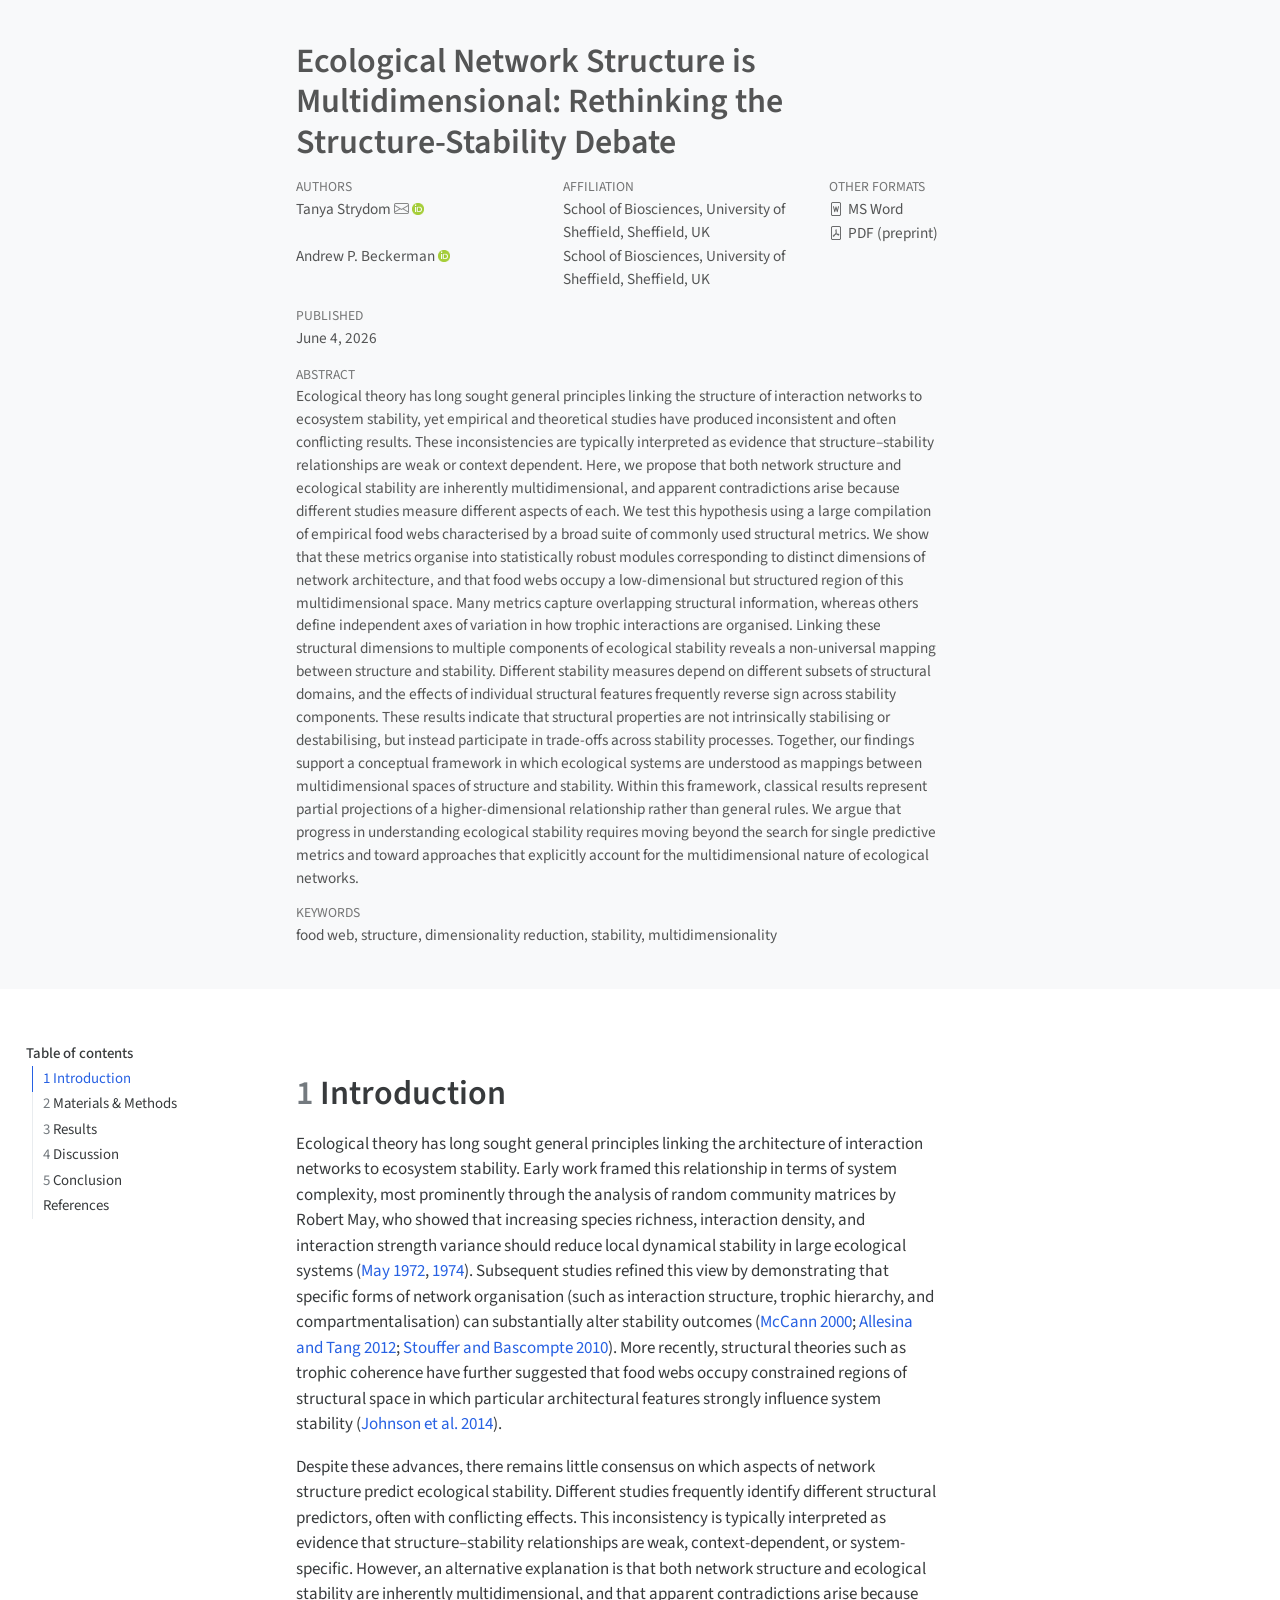
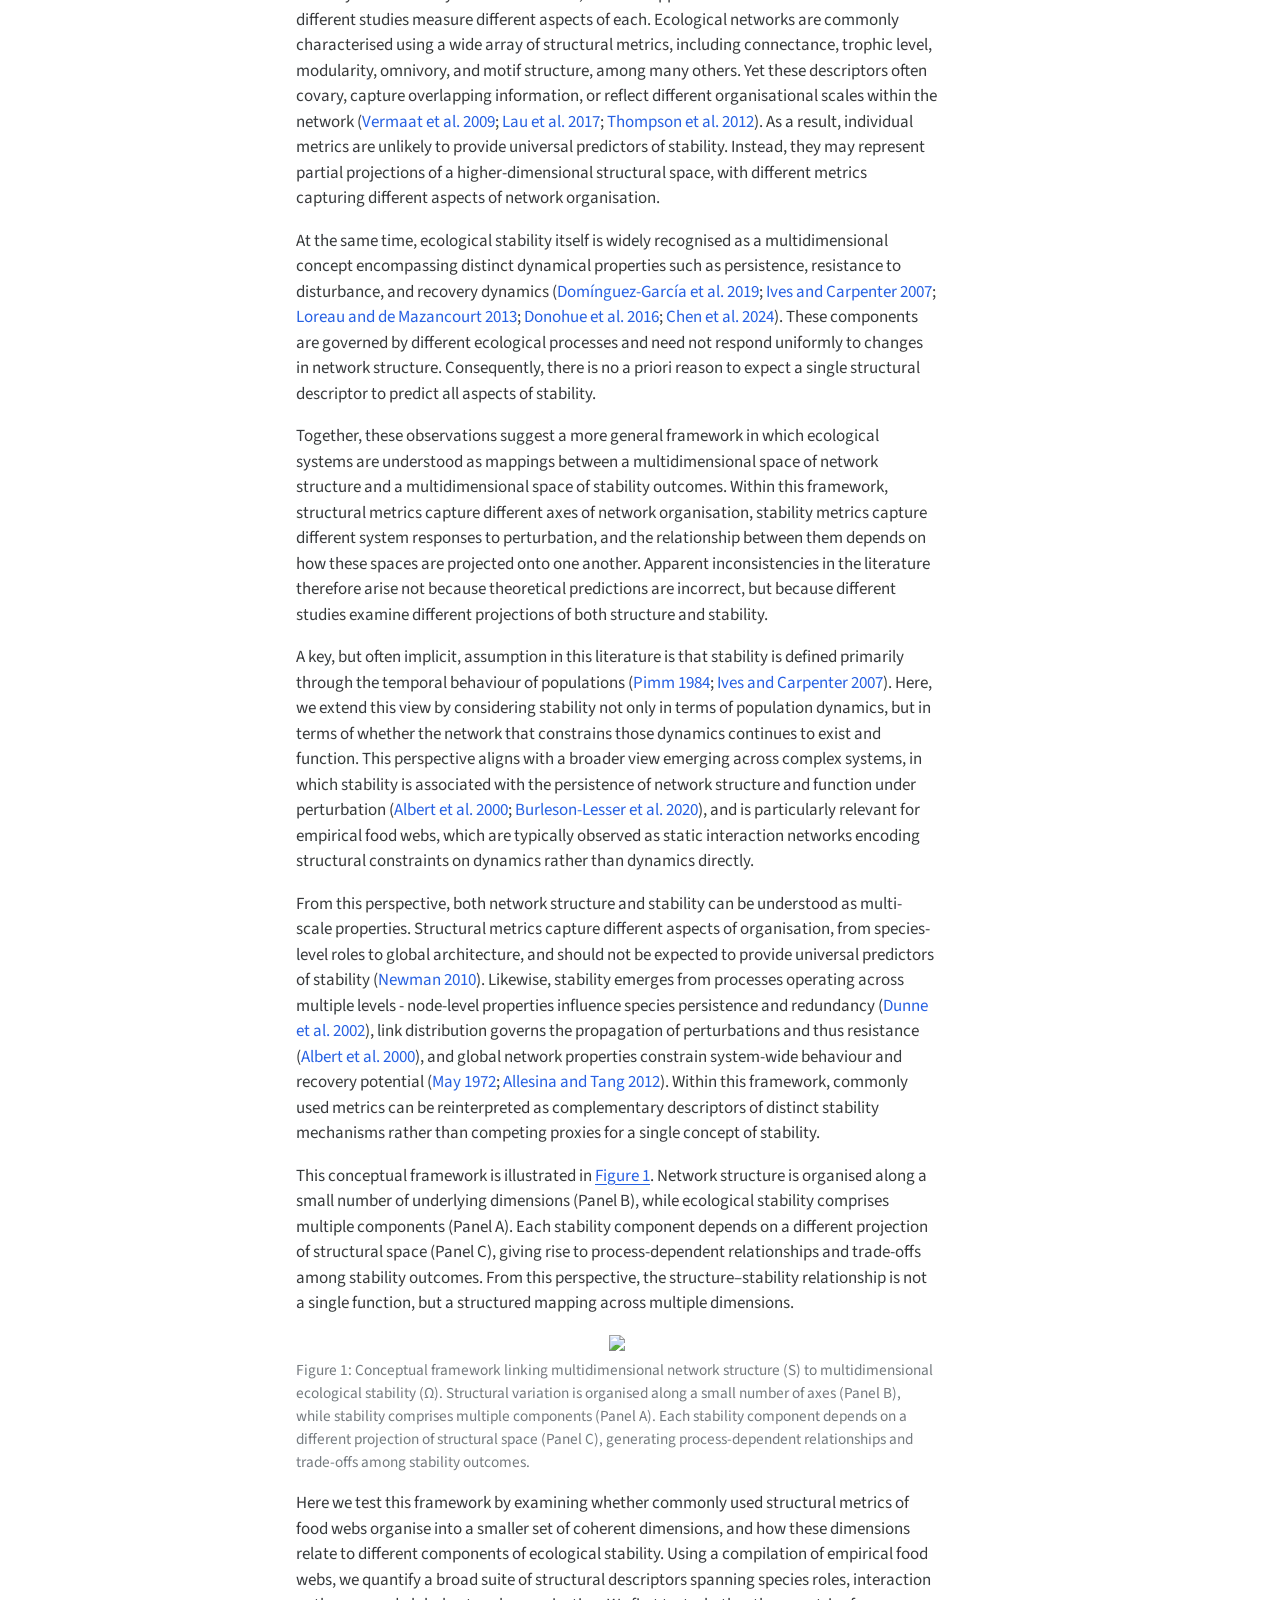
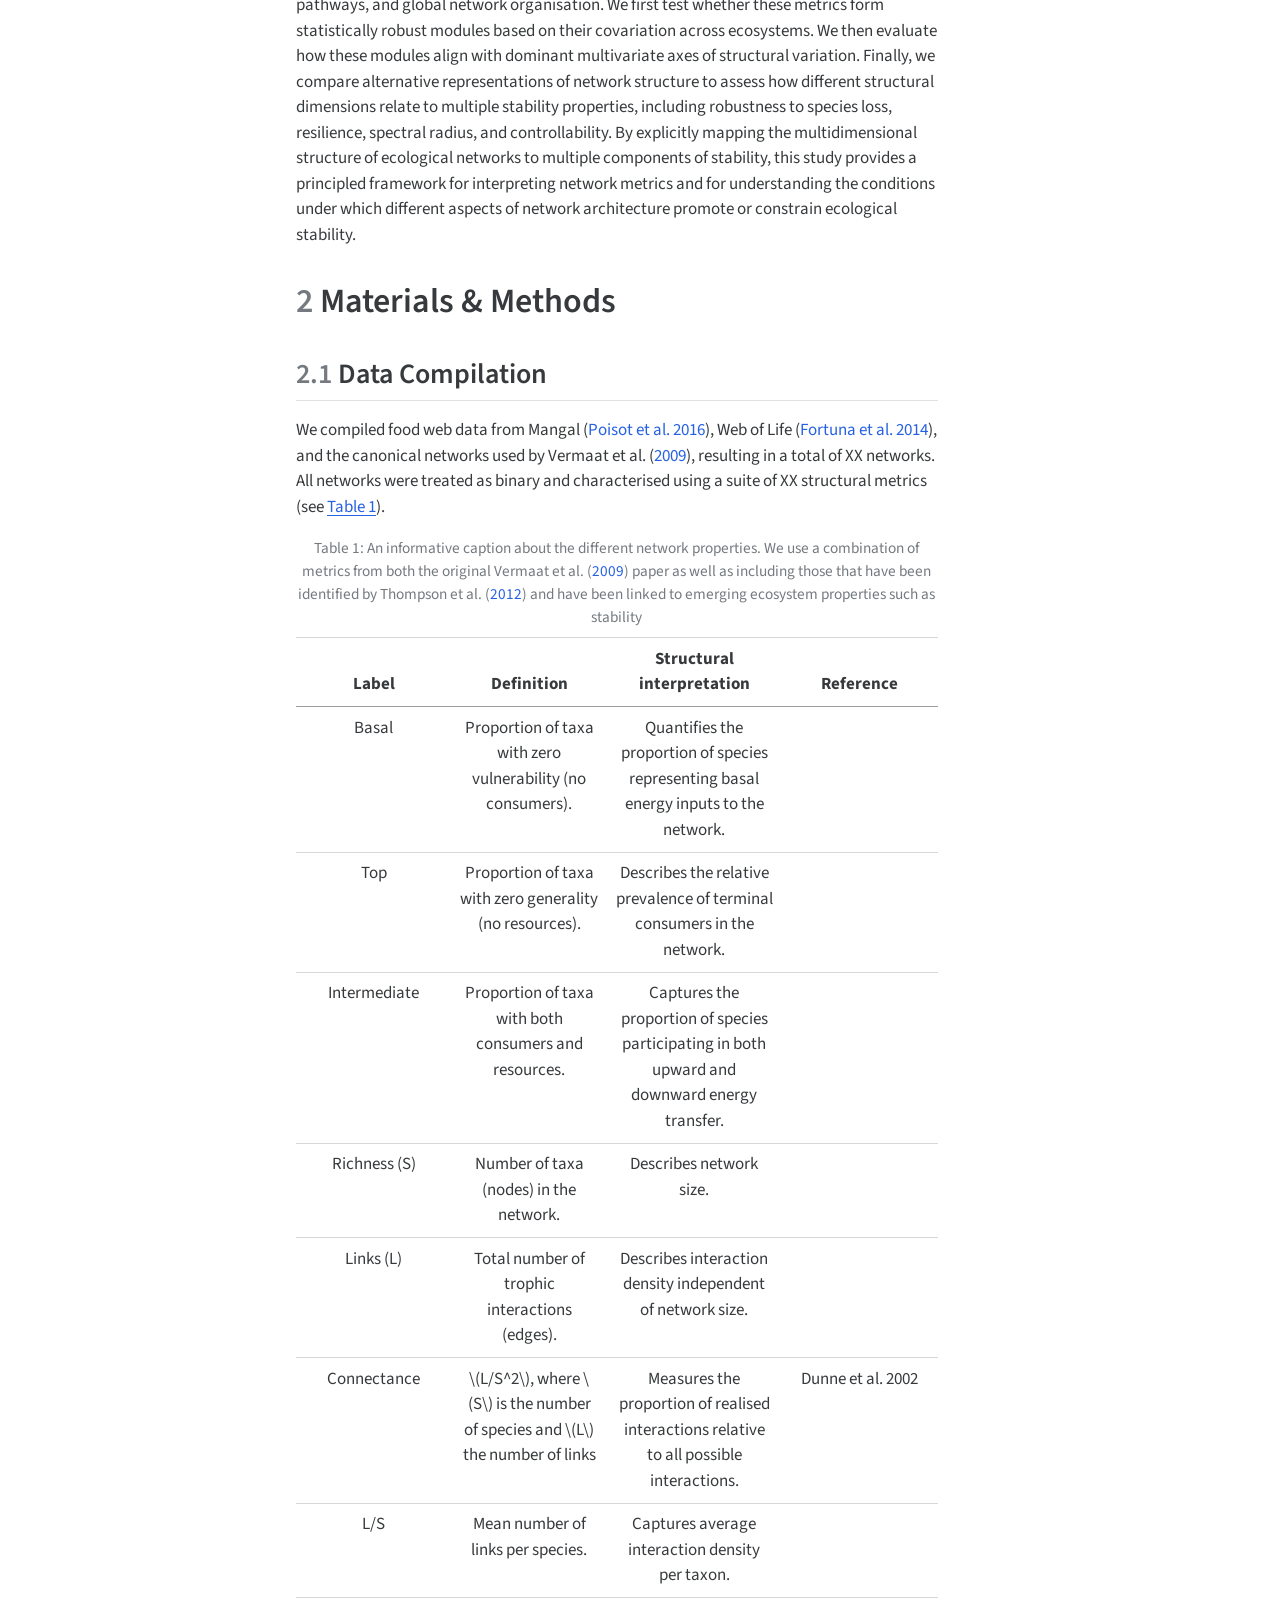
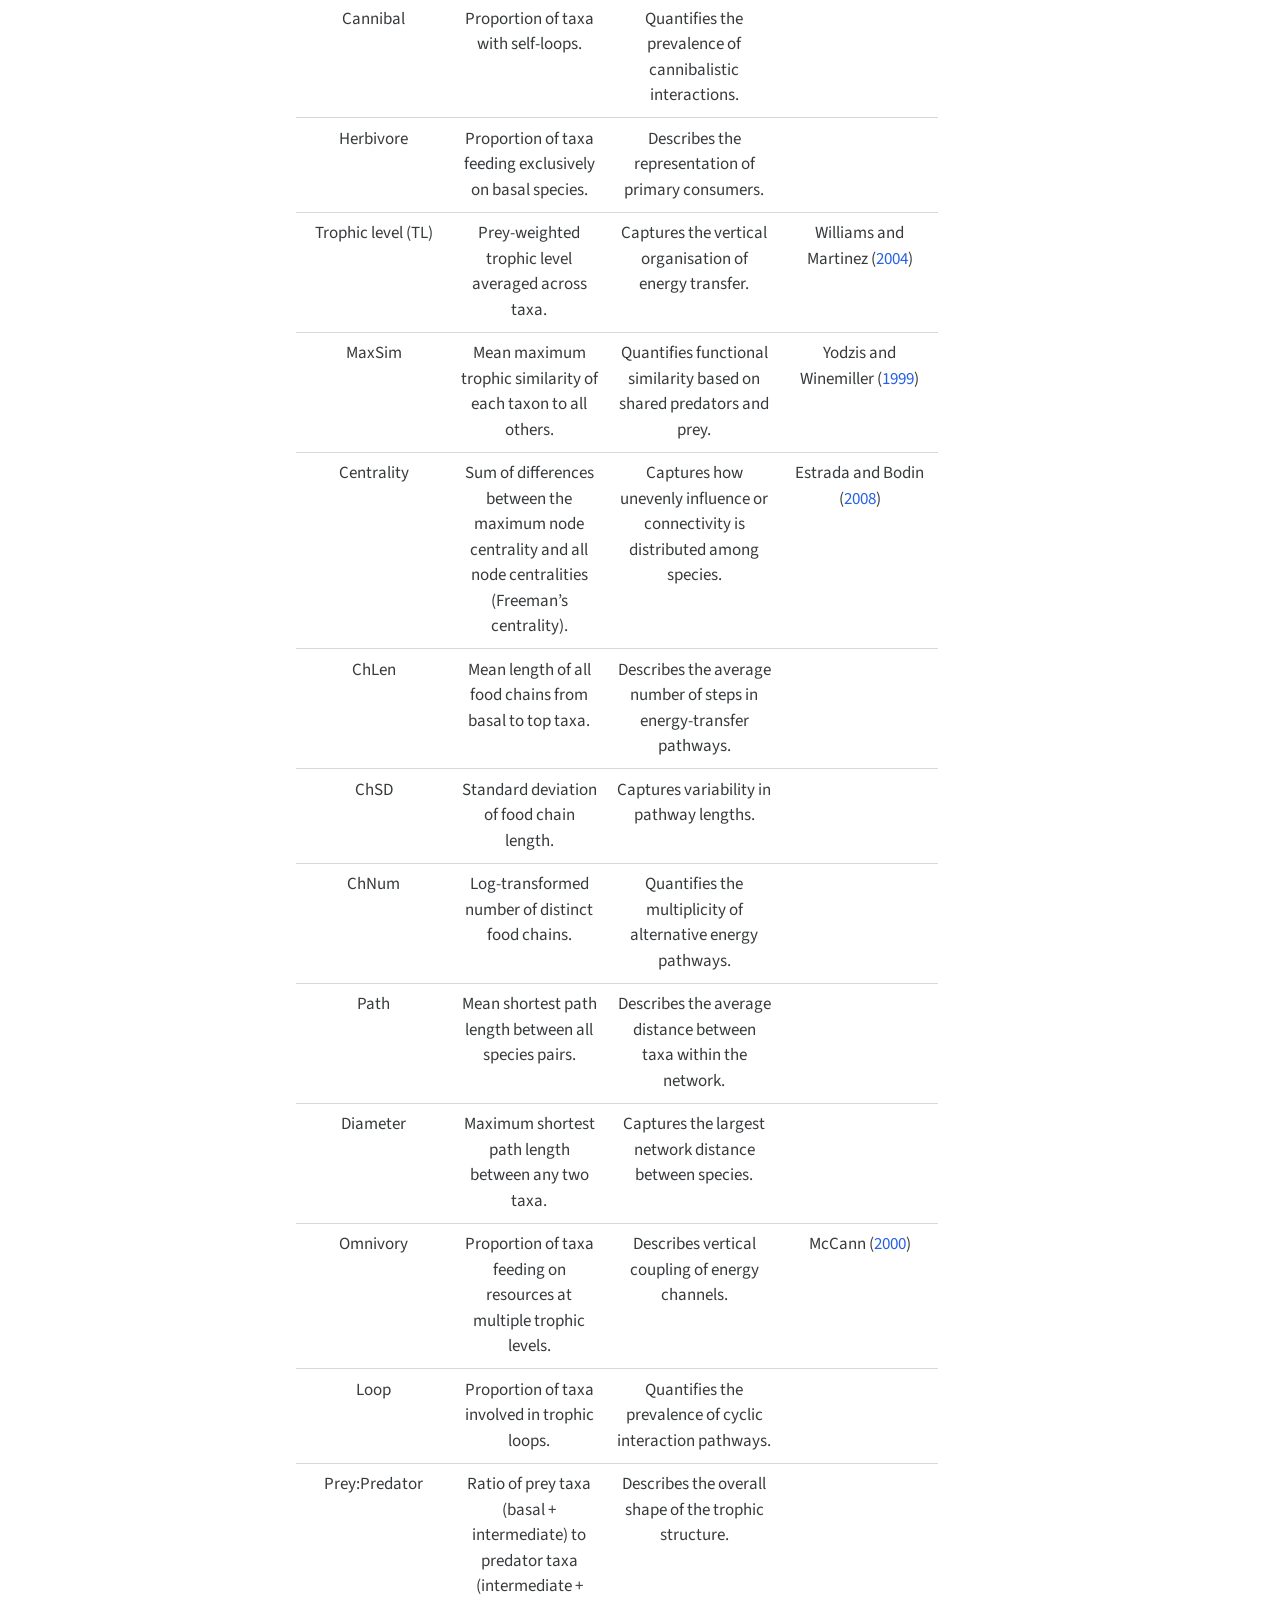
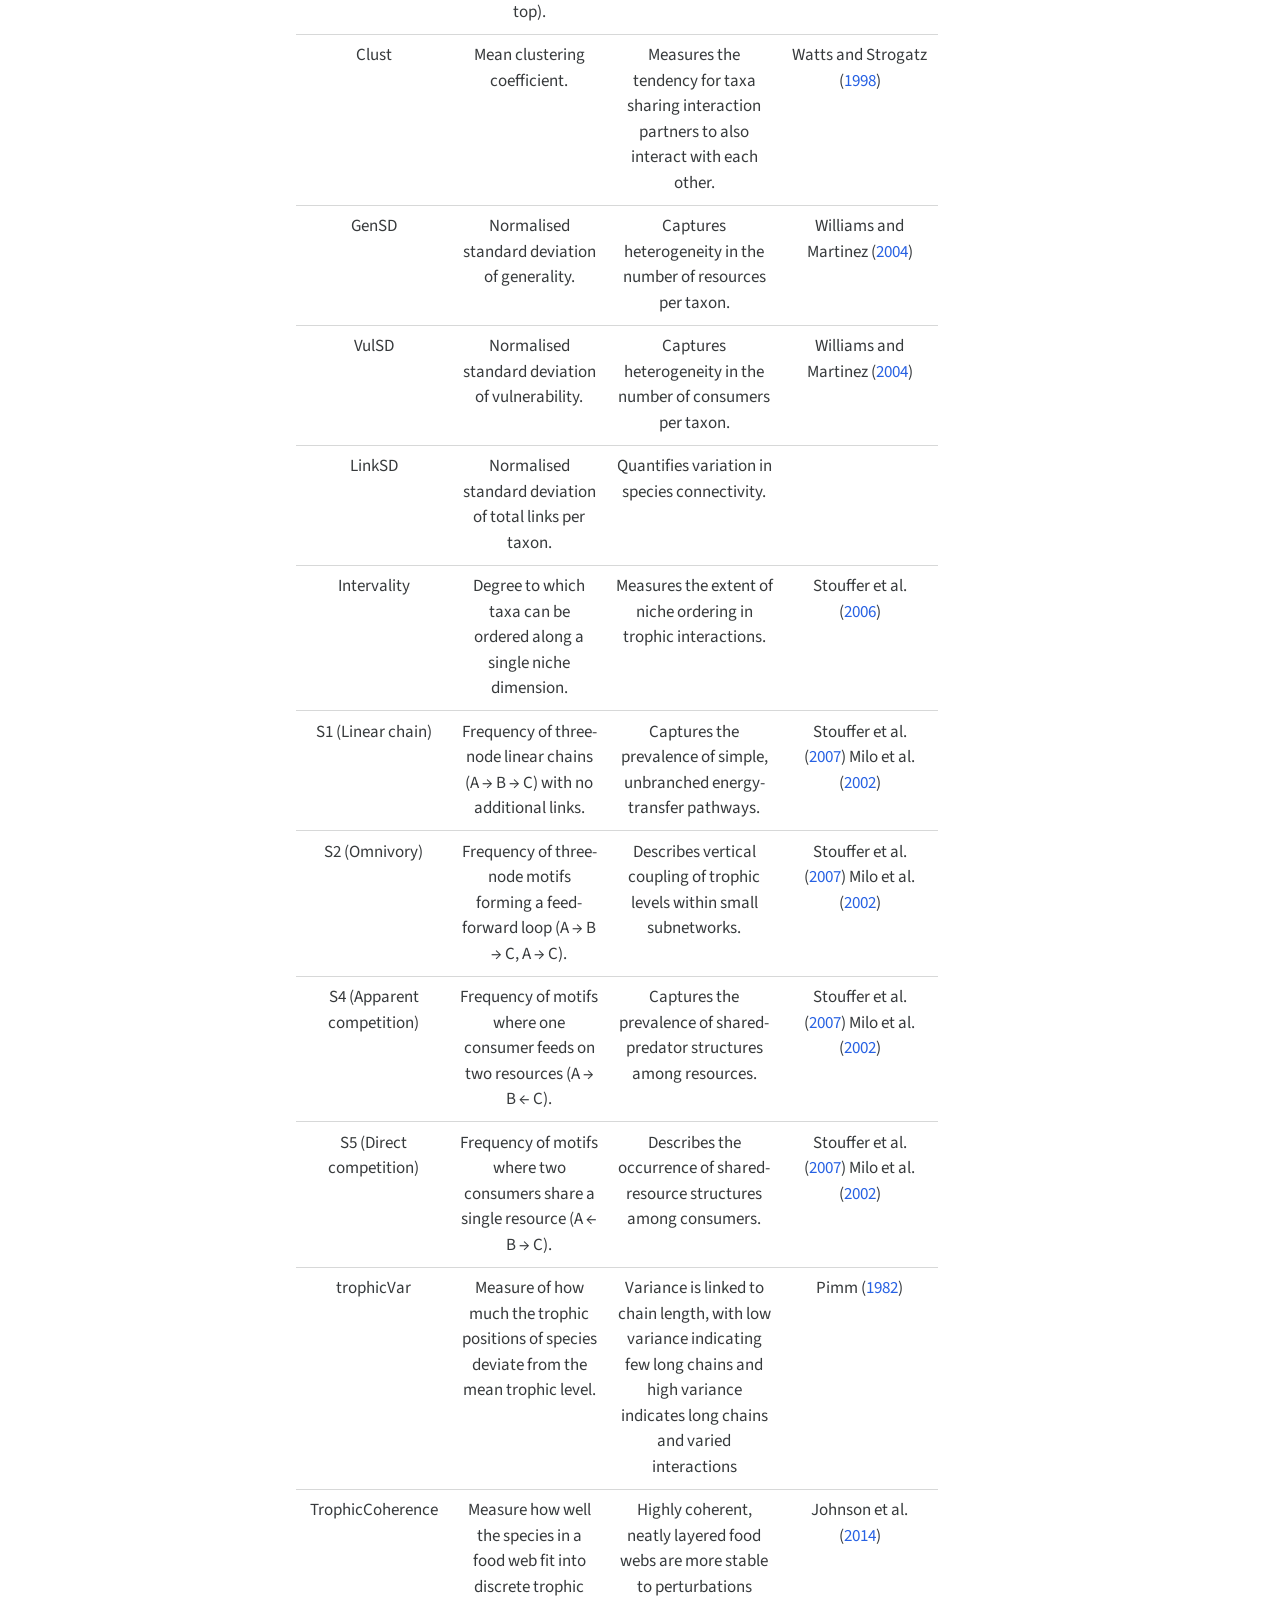
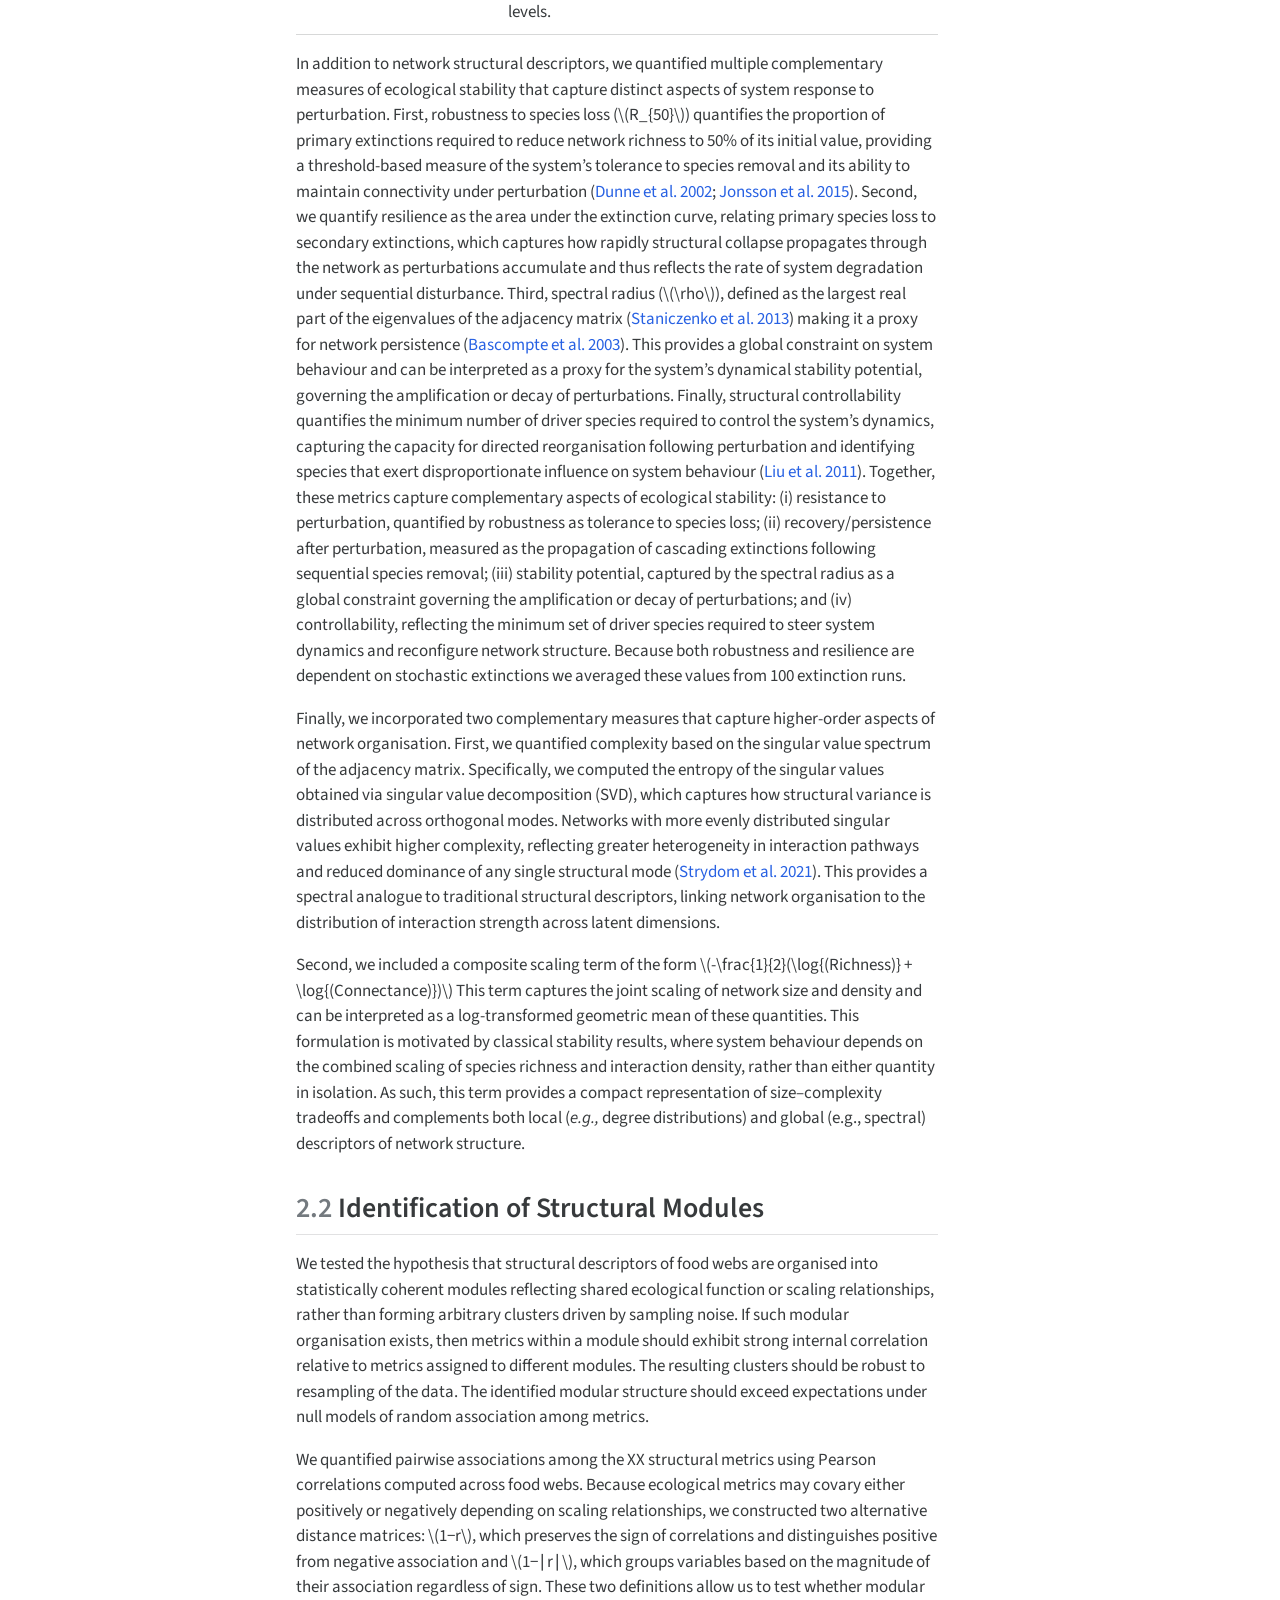
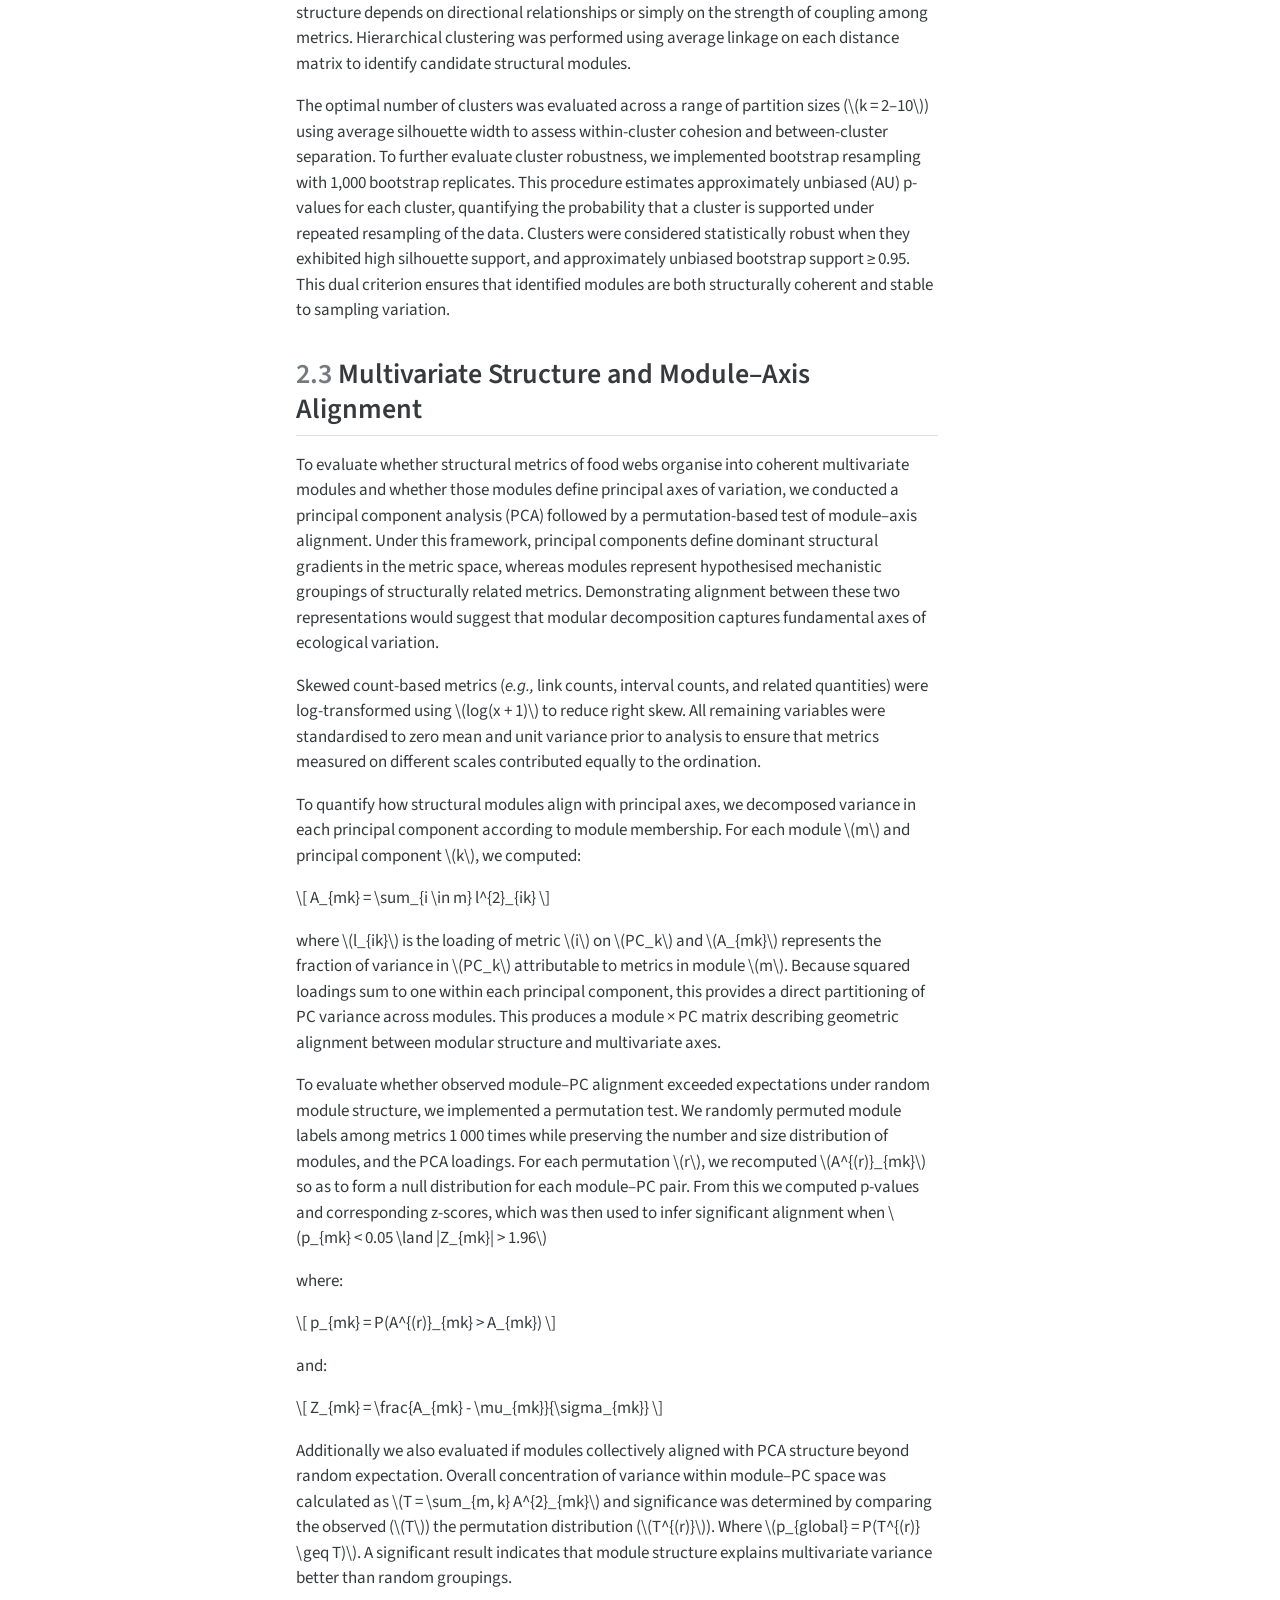
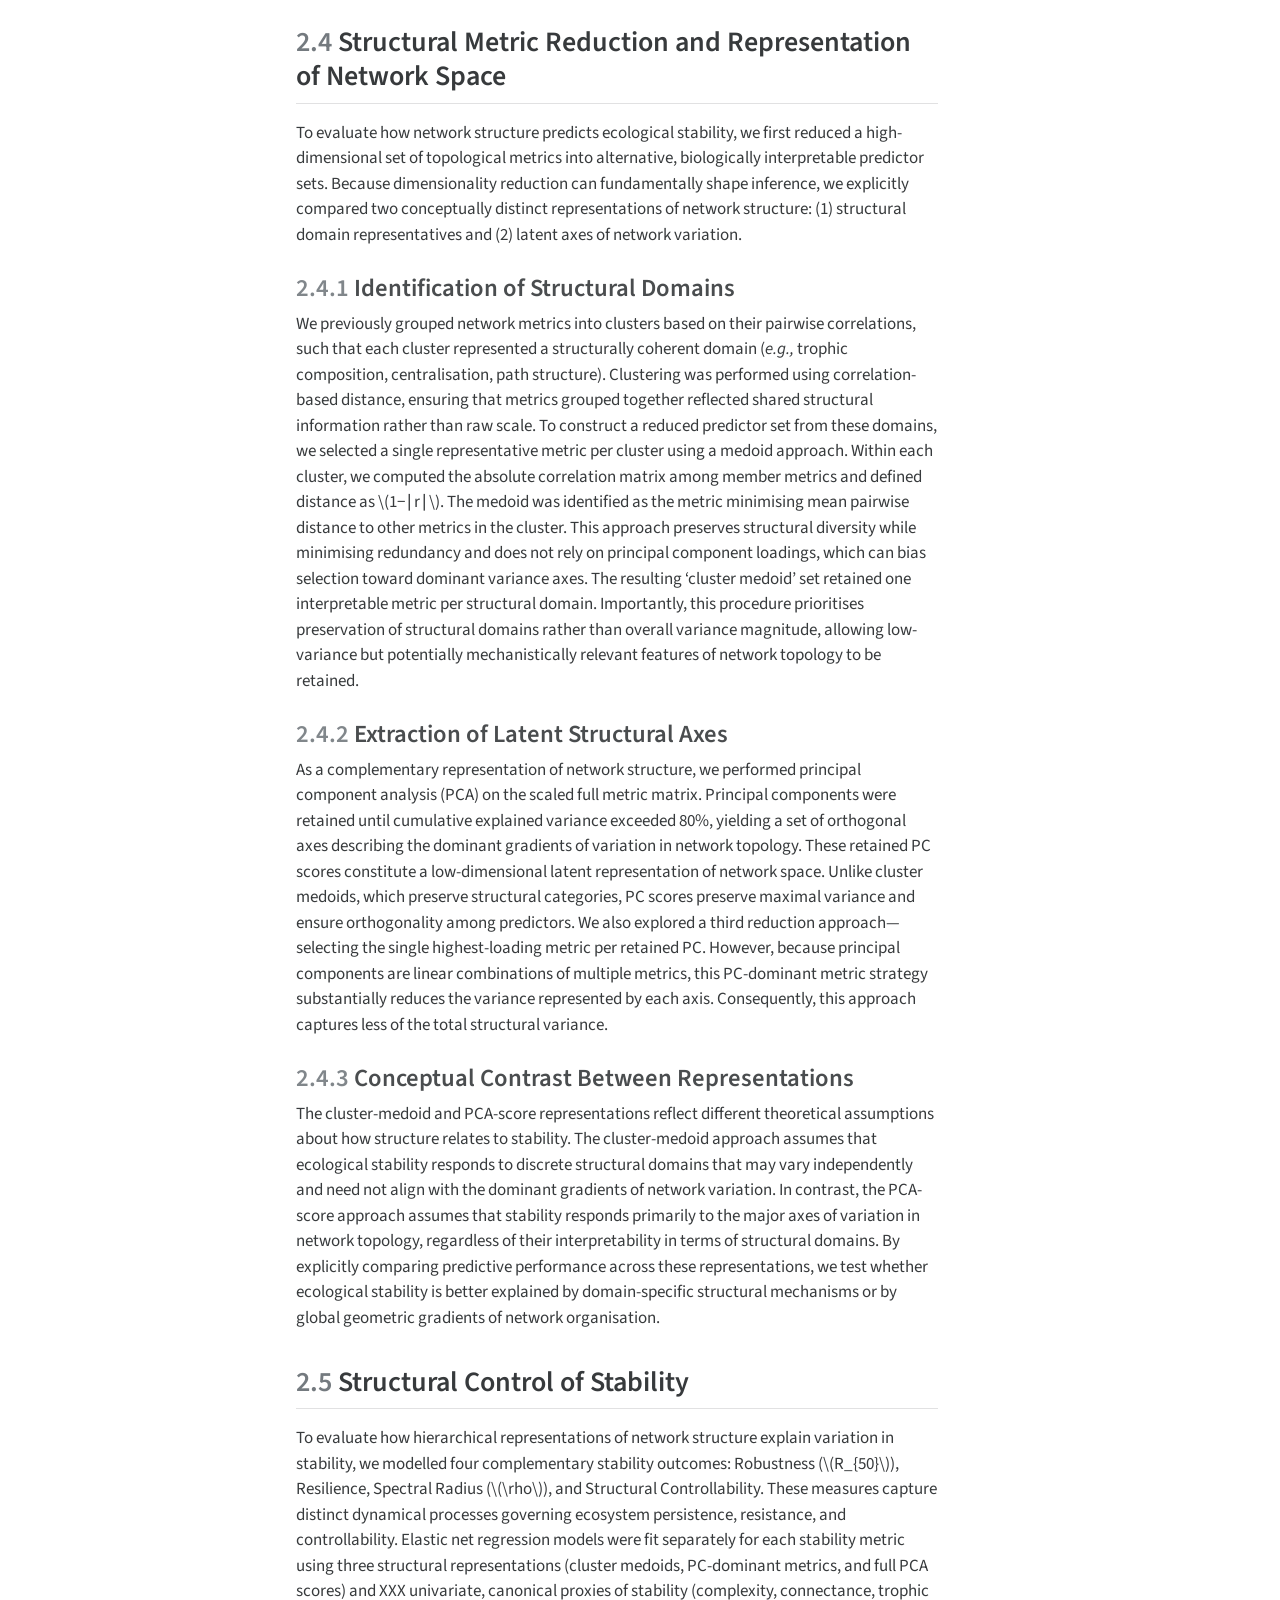
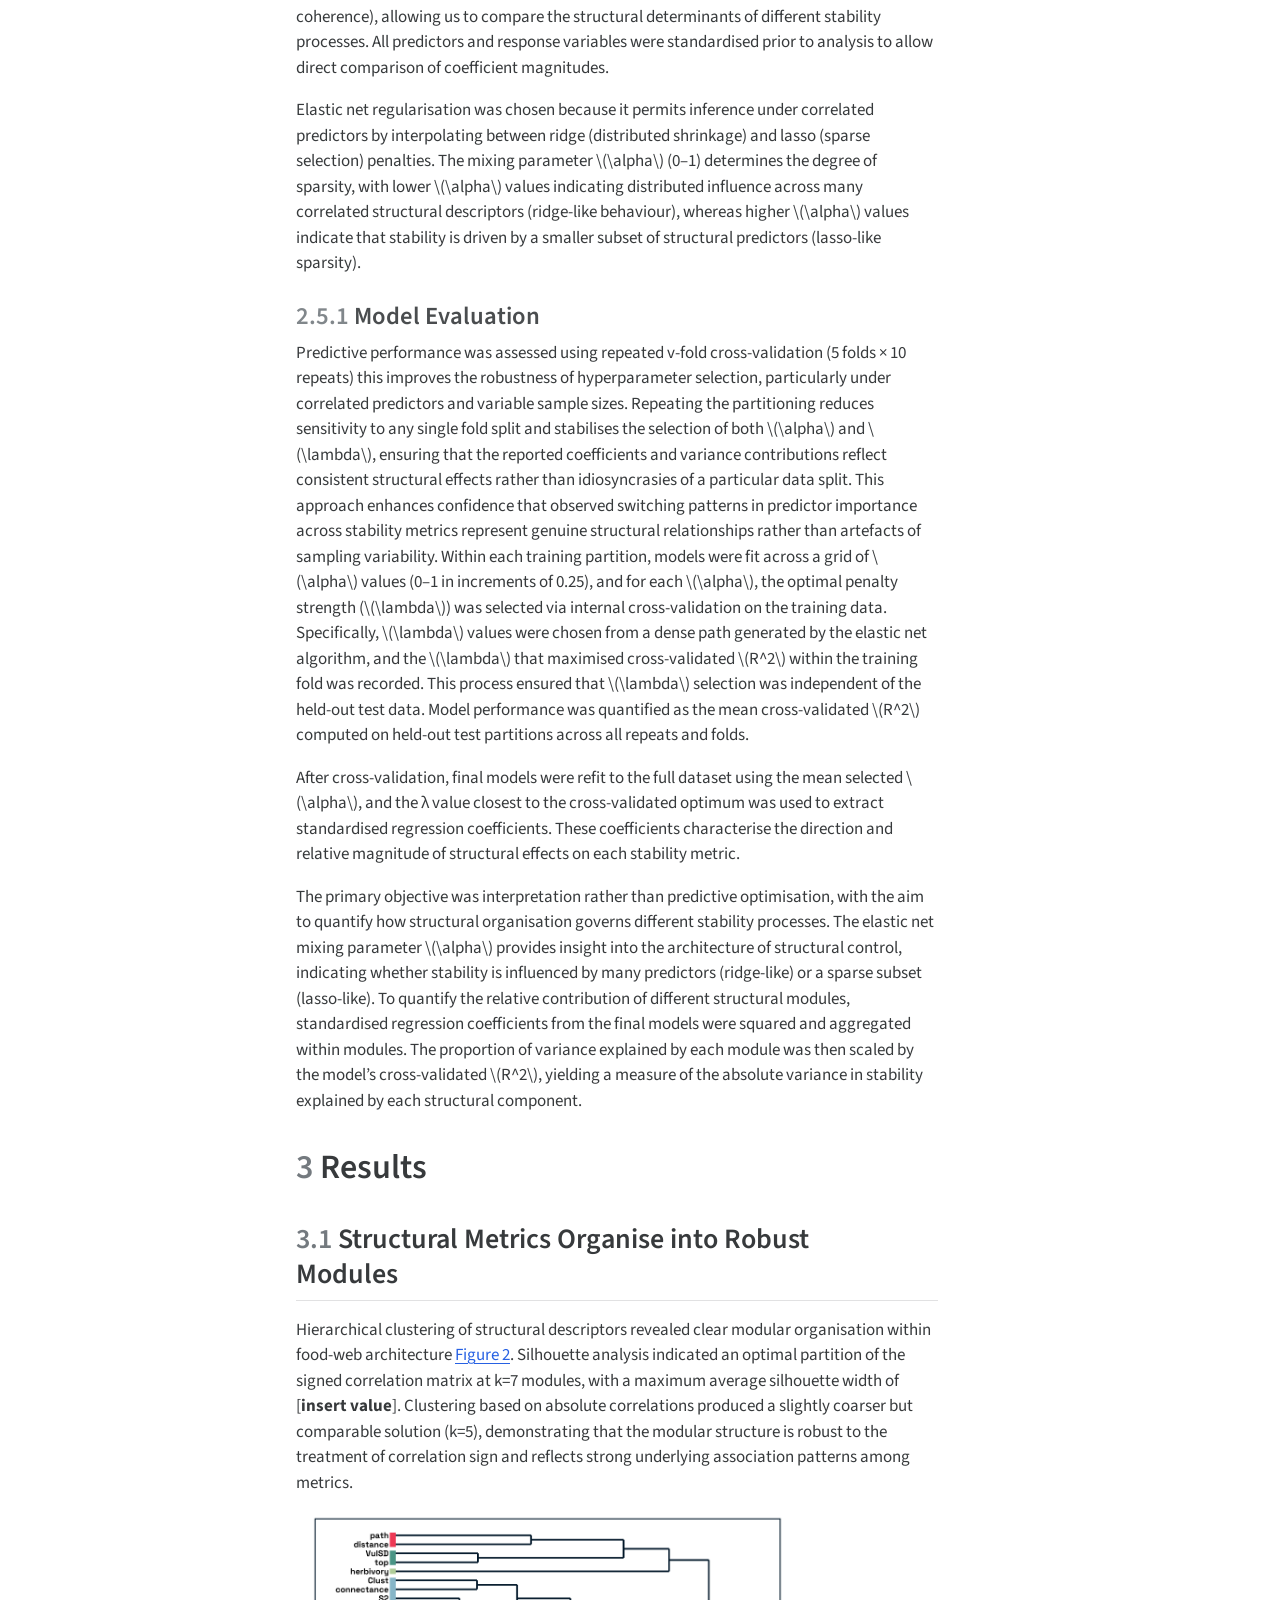
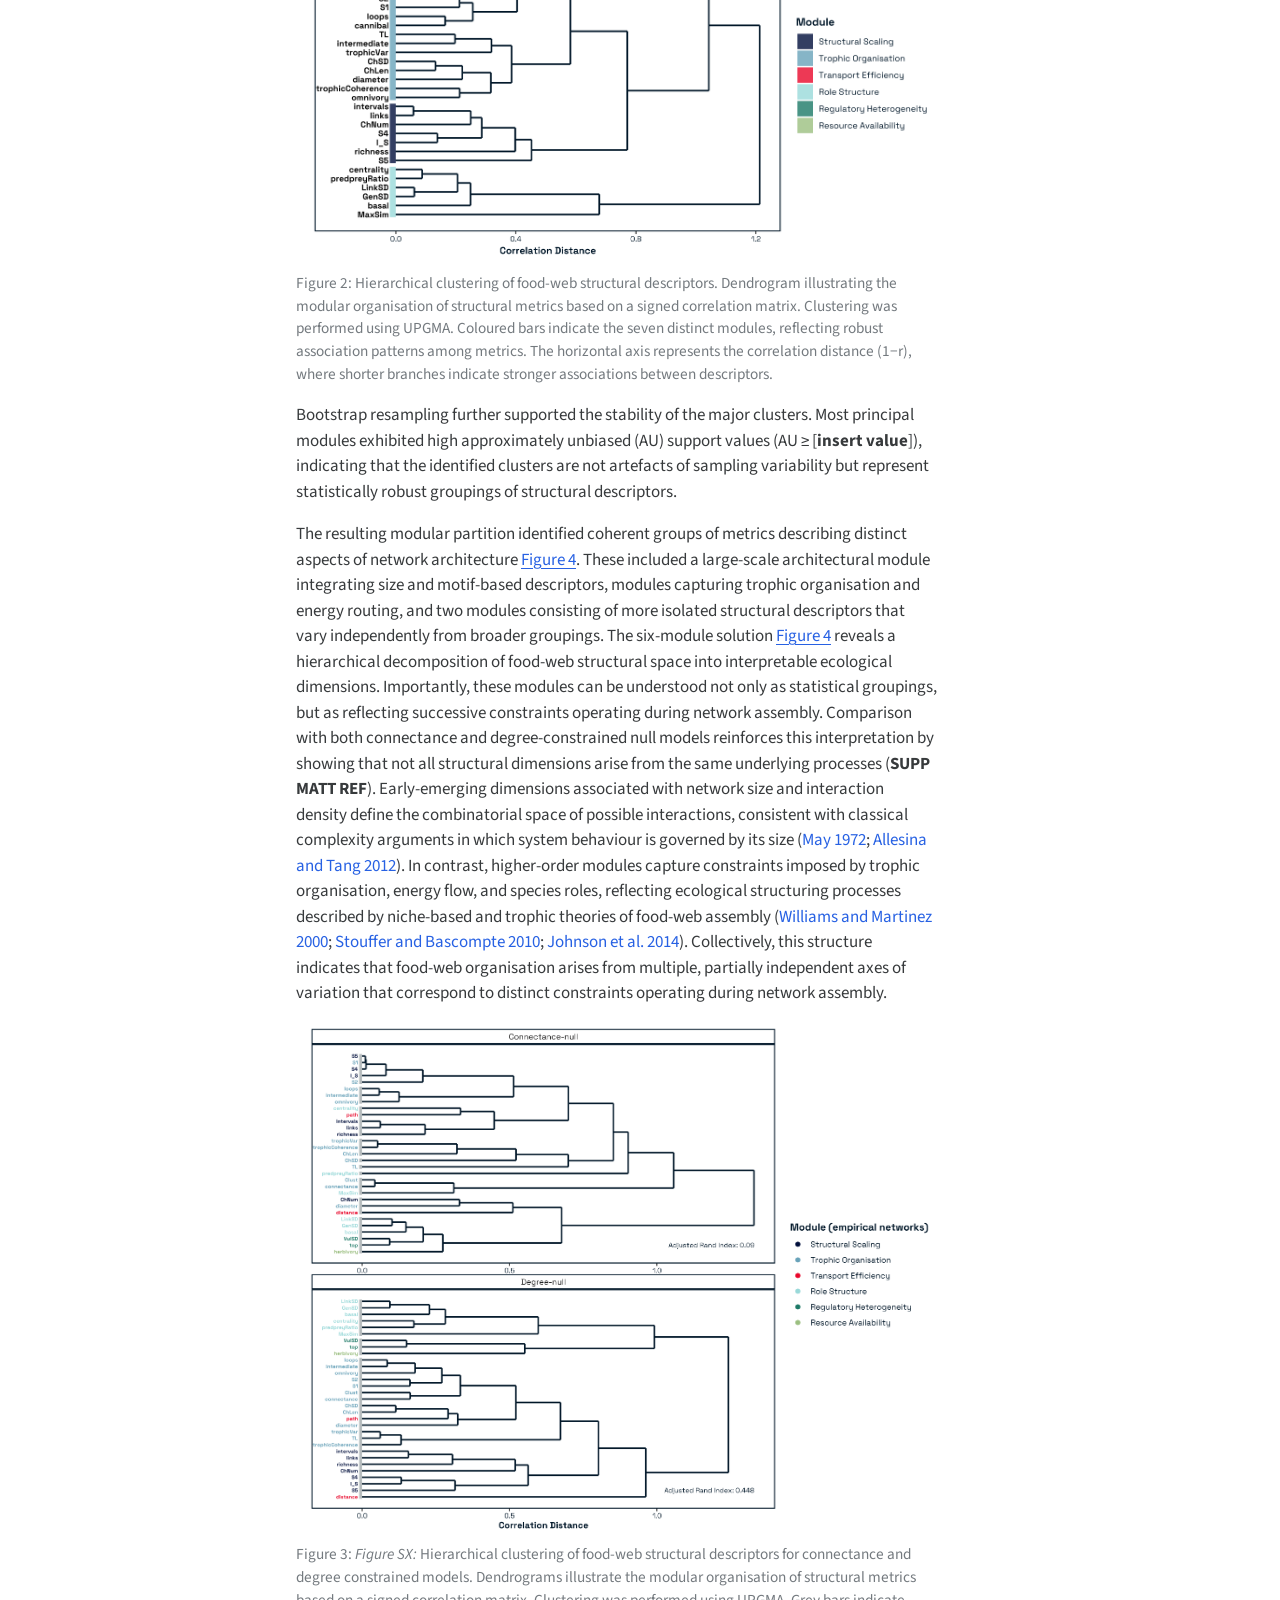
==== index.html @ 8cb7ffd7 "Built site for gh-pages" ====
<!DOCTYPE html>
<html xmlns="http://www.w3.org/1999/xhtml" lang="en" xml:lang="en"><head>

<meta charset="utf-8">
<meta name="generator" content="quarto-1.10.8">

<meta name="viewport" content="width=device-width, initial-scale=1.0, user-scalable=yes">

<meta name="author" content="Tanya Strydom">
<meta name="author" content="Andrew P. Beckerman">
<meta name="dcterms.date" content="2026-06-04">
<meta name="keywords" content="food web, structure, dimensionality reduction, stability, multidimensionality">

<title>Ecological Network Structure is Multidimensional: Rethinking the Structure-Stability Debate</title>
<style>
/* Default styles provided by pandoc.
** See https://pandoc.org/MANUAL.html#variables-for-html for config info.
*/
code{white-space: pre-wrap;}
span.smallcaps{font-variant: small-caps;}
div.columns{display: flex; gap: min(4vw, 1.5em);}
div.column{flex: auto; overflow-x: auto;}
div.hanging-indent{margin-left: 1.5em; text-indent: -1.5em;}
ul.task-list{list-style: none;}
ul.task-list li input[type="checkbox"] {
  width: 0.8em;
  margin: 0 0.8em 0.2em -1em; /* quarto-specific, see https://github.com/quarto-dev/quarto-cli/issues/4556 */ 
  vertical-align: middle;
}
/* CSS for citations */
div.csl-bib-body { }
div.csl-entry {
  clear: both;
}
.hanging-indent div.csl-entry {
  margin-left:2em;
  text-indent:-2em;
}
div.csl-left-margin {
  min-width:2em;
  float:left;
}
div.csl-right-inline {
  margin-left:2em;
  padding-left:1em;
}
div.csl-indent {
  margin-left: 2em;
}</style>


<script src="site_libs/clipboard/clipboard.min.js"></script>
<script src="site_libs/quarto-html/quarto.js" type="module"></script>
<script src="site_libs/quarto-html/tabsets/tabsets.js" type="module"></script>
<script src="site_libs/quarto-html/popper.min.js"></script>
<script src="site_libs/quarto-html/tippy.umd.min.js"></script>
<script src="site_libs/quarto-html/anchor.min.js"></script>
<link href="site_libs/quarto-html/tippy.css" rel="stylesheet">
<link href="site_libs/quarto-html/quarto-syntax-highlighting-b856dee10e21950d696b022d144bb914.css" rel="stylesheet" id="quarto-text-highlighting-styles">
<script src="site_libs/bootstrap/bootstrap.min.js"></script>
<link href="site_libs/bootstrap/bootstrap-icons.css" rel="stylesheet">
<link href="site_libs/bootstrap/bootstrap-3b361995821cf61d77a5cf475430d514.min.css" rel="stylesheet" append-hash="true" id="quarto-bootstrap" data-mode="light">
<script src="site_libs/quarto-contrib/glightbox/glightbox.min.js"></script>
<link href="site_libs/quarto-contrib/glightbox/glightbox.min.css" rel="stylesheet">
<link href="site_libs/quarto-contrib/glightbox/lightbox.css" rel="stylesheet">
<script async="" src="https://hypothes.is/embed.js"></script>
<script>
  window.document.addEventListener("DOMContentLoaded", function (_event) {
    document.body.classList.add('hypothesis-enabled');
  });
</script>

  <script src="https://cdnjs.cloudflare.com/polyfill/v3/polyfill.min.js?features=es6"></script>
  <script defer="" src="https://cdn.jsdelivr.net/npm/mathjax@3/es5/tex-chtml-full.js" type="text/javascript"></script>

<script type="text/javascript">
const typesetMath = (el) => {
  if (window.MathJax) {
    // MathJax Typeset
    window.MathJax.typeset([el]);
  } else if (window.katex) {
    // KaTeX Render
    var mathElements = el.getElementsByClassName("math");
    var macros = [];
    for (var i = 0; i < mathElements.length; i++) {
      var texText = mathElements[i].firstChild;
      if (mathElements[i].tagName == "SPAN" && texText && texText.data) {
        window.katex.render(texText.data, mathElements[i], {
          displayMode: mathElements[i].classList.contains('display'),
          throwOnError: false,
          macros: macros,
          fleqn: false
        });
      }
    }
  }
}
window.Quarto = {
  typesetMath
};
</script>

<meta name="citation_title" content="Ecological Network Structure is Multidimensional: Rethinking the Structure-Stability Debate">
<meta name="citation_abstract" content="Ecological theory has long sought general principles linking the structure of interaction networks to ecosystem stability, yet empirical and theoretical studies have produced inconsistent and often conflicting results. These inconsistencies are typically interpreted as evidence that structure–stability relationships are weak or context dependent. Here, we propose that both network structure and ecological stability are inherently multidimensional, and apparent contradictions arise because different studies measure different aspects of each. We test this hypothesis using a large compilation of empirical food webs characterised by a broad suite of commonly used structural metrics. We show that these metrics organise into statistically robust modules corresponding to distinct dimensions of network architecture, and that food webs occupy a low-dimensional but structured region of this multidimensional space. Many metrics capture overlapping structural information, whereas others define independent axes of variation in how trophic interactions are organised. Linking these structural dimensions to multiple components of ecological stability reveals a non-universal mapping between structure and stability. Different stability measures depend on different subsets of structural domains, and the effects of individual structural features frequently reverse sign across stability components. These results indicate that structural properties are not intrinsically stabilising or destabilising, but instead participate in trade-offs across stability processes. Together, our findings support a conceptual framework in which ecological systems are understood as mappings between multidimensional spaces of structure and stability. Within this framework, classical results represent partial projections of a higher-dimensional relationship rather than general rules. We argue that progress in understanding ecological stability requires moving beyond the search for single predictive metrics and toward approaches that explicitly account for the multidimensional nature of ecological networks.
">
<meta name="citation_keywords" content="food web,structure,dimensionality reduction,stability,multidimensionality">
<meta name="citation_author" content="Tanya Strydom">
<meta name="citation_author" content="Andrew P. Beckerman">
<meta name="citation_publication_date" content="2026-06-04">
<meta name="citation_cover_date" content="2026-06-04">
<meta name="citation_year" content="2026">
<meta name="citation_online_date" content="2026-06-04">
<meta name="citation_language" content="en">
<meta name="citation_reference" content="citation_title=Error and attack tolerance of complex networks;,citation_abstract=Many complex systems display a surprising degree of tolerance against errors. For example, relatively simple organisms grow, persist and reproduce despite drastic pharmaceutical or environmental interventions, an error tolerance attributed to the robustness of the underlying metabolic network1. Complex communication networks2 display a surprising degree of robustness: although key components regularly malfunction, local failures rarely lead to the loss of the global information-carrying ability of the network. The stability of these and other complex systems is often attributed to the redundant wiring of the functional web defined by the systems’ components. Here we demonstrate that error tolerance is not shared by all redundant systems: it is displayed only by a class of inhomogeneously wired networks, called scale-free networks, which include the World-Wide Web3,4,5, the Internet6, social networks7 and cells8. We find that such networks display an unexpected degree of robustness, the ability of their nodes to communicate being unaffected even by unrealistically high failure rates. However, error tolerance comes at a high price in that these networks are extremely vulnerable to attacks (that is, to the selection and removal of a few nodes that play a vital role in maintaining the network’s connectivity). Such error tolerance and attack vulnerability are generic properties of communication networks.;,citation_author=Réka Albert;,citation_author=Hawoong Jeong;,citation_author=Albert-László Barabási;,citation_publication_date=2000-07;,citation_cover_date=2000-07;,citation_year=2000;,citation_fulltext_html_url=https://www.nature.com/articles/35019019;,citation_issue=6794;,citation_doi=10.1038/35019019;,citation_issn=1476-4687;,citation_volume=406;,citation_language=en-US;,citation_journal_title=Nature;,citation_publisher=Nature Publishing Group;">
<meta name="citation_reference" content="citation_title=Stability criteria for complex ecosystems;,citation_abstract=Analysis of stability criteria for different types of complex ecological network shows key differences between predator–prey interactions, which are stabilizing, and competitive and mutualistic interactions, which are destabilizing.;,citation_author=Stefano Allesina;,citation_author=Si Tang;,citation_publication_date=2012-03;,citation_cover_date=2012-03;,citation_year=2012;,citation_fulltext_html_url=https://www.nature.com/articles/nature10832;,citation_issue=7388, 7388;,citation_doi=10.1038/nature10832;,citation_issn=1476-4687;,citation_volume=483;,citation_language=en-US;,citation_journal_title=Nature;,citation_publisher=Nature Publishing Group;">
<meta name="citation_reference" content="citation_title=Mangal.jl and EcologicalNetworks.jl: Two complementary packages for analyzing ecological networks in Julia;,citation_abstract=Network ecology is an emerging field of study describing species interactions (e.g. predation, pollination) in a biological community. Ecological networks, in which two species are connected if they can interact, are a mathematical representation of all interactions encountered in a given ecosystem. Anchored in graph theory, the methods developed in network ecology are remarkably rigorous and biologically insightful. Indeed, many ecological and evolutionary processes are driven by species interactions and network structure (i.e. the arrangement of links in ecological networks). The study of ecological networks, from data importation and simulation to data analysis and visualization, requires a coherent and efficient set of numerical tools. With its powerful and dynamic type system, the Julia programming language provides a very good and fast computing environment suitable for ecological research. Julia’s typing system notably ensures that appropriate methods are used when a function is applied to different types of ecological data, which therefore minimizes the risk of committing errors of analysis and interpretation in network ecology. Mangal.jl and EcologicalNetworks.jl are two novel and complementary Julia packages designed to conduct research in network ecology efficiently. Researchers studying a broad range of ecological networks can read the data and metadata of numerous well-documented networks using Mangal.jl, and analyze their properties using EcologicalNetworks.jl.;,citation_author=Francis Banville;,citation_author=Steve Vissault;,citation_author=Timothée Poisot;,citation_publication_date=2021-05-05;,citation_cover_date=2021-05-05;,citation_year=2021;,citation_fulltext_html_url=https://joss.theoj.org/papers/10.21105/joss.02721;,citation_issue=61;,citation_doi=10.21105/joss.02721;,citation_issn=2475-9066;,citation_volume=6;,citation_language=en-US;,citation_journal_title=Journal of Open Source Software;,citation_journal_abbrev=JOSS;">
<meta name="citation_reference" content="citation_title=The nested assembly of plant-animal mutualistic networks;,citation_abstract=Most studies of plant–animal mutualisms involve a small number of species. There is almost no information on the structural organization of species-rich mutualistic networks despite its potential importance for the maintenance of diversity. Here we analyze 52 mutualistic networks and show that they are highly nested; that is, the more specialist species interact only with proper subsets of those species interacting with the more generalists. This assembly pattern generates highly asymmetrical interactions and organizes the community cohesively around a central core of interactions. Thus, mutualistic networks are neither randomly assembled nor organized in compartments arising from tight, parallel specialization. Furthermore, nestedness increases with the complexity (number of interactions) of the network: for a given number of species, communities with more interactions are significantly more nested. Our results indicate a nonrandom pattern of community organization that may be relevant for our understanding of the organization and persistence of biodiversity.;,citation_author=J. Bascompte;,citation_author=P. Jordano;,citation_author=C. J. Melian;,citation_author=J. M. Olesen;,citation_publication_date=2003-08-05;,citation_cover_date=2003-08-05;,citation_year=2003;,citation_fulltext_html_url=http://www.pnas.org/cgi/doi/10.1073/pnas.1633576100;,citation_issue=16;,citation_doi=10.1073/pnas.1633576100;,citation_issn=0027-8424, 1091-6490;,citation_volume=100;,citation_language=en-US;,citation_journal_title=Proceedings of the National Academy of Sciences;,citation_journal_abbrev=PNAS;">
<meta name="citation_reference" content="citation_title=Spatial Guilds in the Serengeti Food Web Revealed by a Bayesian Group Model;,citation_abstract=Food webs, networks of feeding relationships in an ecosystem, provide fundamental insights into mechanisms that determine ecosystem stability and persistence. A standard approach in food-web analysis, and network analysis in general, has been to identify compartments, or modules, defined by many links within compartments and few links between them. This approach can identify large habitat boundaries in the network but may fail to identify other important structures. Empirical analyses of food webs have been further limited by low-resolution data for primary producers. In this paper, we present a Bayesian computational method for identifying group structure using a flexible definition that can describe both functional trophic roles and standard compartments. We apply this method to a newly compiled plant-mammal food web from the Serengeti ecosystem that includes high taxonomic resolution at the plant level, allowing a simultaneous examination of the signature of both habitat and trophic roles in network structure. We find that groups at the plant level reflect habitat structure, coupled at higher trophic levels by groups of herbivores, which are in turn coupled by carnivore groups. Thus the group structure of the Serengeti web represents a mixture of trophic guild structure and spatial pattern, in contrast to the standard compartments typically identified. The network topology supports recent ideas on spatial coupling and energy channels in ecosystems that have been proposed as important for persistence. Furthermore, our Bayesian approach provides a powerful, flexible framework for the study of network structure, and we believe it will prove instrumental in a variety of biological contexts.;,citation_author=Edward B. Baskerville;,citation_author=Andy P. Dobson;,citation_author=Trevor Bedford;,citation_author=Stefano Allesina;,citation_author=T. Michael Anderson;,citation_author=Mercedes Pascual;,citation_publication_date=2011-12-29;,citation_cover_date=2011-12-29;,citation_year=2011;,citation_fulltext_html_url=https://journals.plos.org/ploscompbiol/article?id=10.1371/journal.pcbi.1002321;,citation_issue=12;,citation_doi=10.1371/journal.pcbi.1002321;,citation_issn=1553-7358;,citation_volume=7;,citation_language=en-US;,citation_journal_title=PLOS Computational Biology;,citation_journal_abbrev=PLOS Computational Biology;,citation_publisher=Public Library of Science;">
<meta name="citation_reference" content="citation_title=What Do Interaction Network Metrics Tell Us About Specialization and Biological Traits;,citation_abstract=The structure of ecological interaction networks is often interpreted as a product of meaningful ecological and evolutionary mechanisms that shape the degree of specialization in community associations. However, here we show that both unweighted network metrics (connectance, nestedness, and degree distribution) and weighted network metrics (interaction evenness, interaction strength asymmetry) are strongly constrained and biased by the number of observations. Rarely observed species are inevitably regarded as “specialists,” irrespective of their actual associations, leading to biased estimates of specialization. Consequently, a skewed distribution of species observation records (such as the lognormal), combined with a relatively low sampling density typical for ecological data, already generates a “nested” and poorly “connected” network with “asymmetric interaction strengths” when interactions are neutral. This is confirmed by null model simulations of bipartite networks, assuming that partners associate randomly in the absence of any specialization and any variation in the correspondence of biological traits between associated species (trait matching). Variation in the skewness of the frequency distribution fundamentally changes the outcome of network metrics. Therefore, interpretation of network metrics in terms of fundamental specialization and trait matching requires an appropriate control for such severe constraints imposed by information deficits. When using an alternative approach that controls for these effects, most natural networks of mutualistic or antagonistic systems show a significantly higher degree of reciprocal specialization (exclusiveness) than expected under neutral conditions. A higher exclusiveness is coherent with a tighter coevolution and suggests a lower ecological redundancy than implied by nested networks.;,citation_author=Nico Blüthgen;,citation_author=Jochen Fründ;,citation_author=Diego P. Vázquez;,citation_author=Florian Menzel;,citation_publication_date=2008;,citation_cover_date=2008;,citation_year=2008;,citation_fulltext_html_url=https://onlinelibrary.wiley.com/doi/abs/10.1890/07-2121.1;,citation_issue=12;,citation_doi=10.1890/07-2121.1;,citation_issn=1939-9170;,citation_volume=89;,citation_language=en-US;,citation_journal_title=Ecology;">
<meta name="citation_reference" content="citation_title=Consumer–Resource Body-Size Relationships in Natural Food Webs;,citation_abstract=It has been suggested that differences in body size between consumer and resource species may have important implications for interaction strengths, population dynamics, and eventually food web structure, function, and evolution. Still, the general distribution of consumer–resource body-size ratios in real ecosystems, and whether they vary systematically among habitats or broad taxonomic groups, is poorly understood. Using a unique global database on consumer and resource body sizes, we show that the mean body-size ratios of aquatic herbivorous and detritivorous consumers are several orders of magnitude larger than those of carnivorous predators. Carnivorous predator–prey body-size ratios vary across different habitats and predator and prey types (invertebrates, ectotherm, and endotherm vertebrates). Predator–prey body-size ratios are on average significantly higher (1) in freshwater habitats than in marine or terrestrial habitats, (2) for vertebrate than for invertebrate predators, and (3) for invertebrate than for ectotherm vertebrate prey. If recent studies that relate body-size ratios to interaction strengths are general, our results suggest that mean consumer–resource interaction strengths may vary systematically across different habitat categories and consumer types.;,citation_author=Ulrich Brose;,citation_author=Tomas Jonsson;,citation_author=Eric L. Berlow;,citation_author=Philip Warren;,citation_author=Carolin Banasek-Richter;,citation_author=Louis-Félix Bersier;,citation_author=Julia L. Blanchard;,citation_author=Thomas Brey;,citation_author=Stephen R. Carpenter;,citation_author=Marie-France Cattin Blandenier;,citation_author=Lara Cushing;,citation_author=Hassan Ali Dawah;,citation_author=Tony Dell;,citation_author=Francois Edwards;,citation_author=Sarah Harper-Smith;,citation_author=Ute Jacob;,citation_author=Mark E. Ledger;,citation_author=Neo D. Martinez;,citation_author=Jane Memmott;,citation_author=Katja Mintenbeck;,citation_author=John K. Pinnegar;,citation_author=Björn C. Rall;,citation_author=Thomas S. Rayner;,citation_author=Daniel C. Reuman;,citation_author=Liliane Ruess;,citation_author=Werner Ulrich;,citation_author=Richard J. Williams;,citation_author=Guy Woodward;,citation_author=Joel E. Cohen;,citation_publication_date=2006;,citation_cover_date=2006;,citation_year=2006;,citation_fulltext_html_url=http://esajournals.onlinelibrary.wiley.com/doi/abs/10.1890/0012-9658%282006%2987%5B2411%3ACBRINF%5D2.0.CO%3B2;,citation_issue=10;,citation_doi=10.1890/0012-9658(2006)87[2411:CBRINF]2.0.CO;2;,citation_issn=1939-9170;,citation_volume=87;,citation_language=en-US;,citation_journal_title=Ecology;">
<meta name="citation_reference" content="citation_title=K-core robustness in ecological and financial networks;,citation_abstract=In many real-world networks, the ability to withstand targeted or global attacks; extinctions; or shocks is vital to the survival of the network itself, and of dependent structures such as economies (for financial networks) or even the planet (for ecosystems). Previous attempts to characterise robustness include nestedness of mutualistic networks or exploration of degree distribution. In this work we present a new approach for characterising the stability and robustness of networks with all-positive interactions by studying the distribution of the k-shell of the underlying network. We find that high occupancy of nodes in the inner and outer k-shells and low occupancy in the middle shells of financial and ecological networks (yielding a “U-shape” in a histogram of k-shell occupancy) provide resilience against both local targeted and global attacks. Investigation of this highly-populated core gives insights into the nature of a network (such as sharp transitions in the core composition of the stock market from a mix of industries to domination by one or two in the mid-1990s) and allow predictions of future network stability, e.g., by monitoring populations of “core” species in an ecosystem or noting when stocks in the core-dominant sector begin to move in lock-step, presaging a dramatic move in the market. Moreover, this “U-shape” recalls core-periphery structure, seen in a wide range of networks including opinion and internet networks, suggesting that the “U-shaped” occupancy histogram and its implications for network health may indeed be universal.;,citation_author=Kate Burleson-Lesser;,citation_author=Flaviano Morone;,citation_author=Maria S. Tomassone;,citation_author=Hernán A. Makse;,citation_publication_date=2020-02-25;,citation_cover_date=2020-02-25;,citation_year=2020;,citation_fulltext_html_url=https://www.nature.com/articles/s41598-020-59959-4;,citation_issue=1;,citation_doi=10.1038/s41598-020-59959-4;,citation_issn=2045-2322;,citation_volume=10;,citation_language=en-US;,citation_journal_title=Scientific Reports;,citation_journal_abbrev=Sci Rep;,citation_publisher=Nature Publishing Group;">
<meta name="citation_reference" content="citation_title=Phylogenetic constraints and adaptation explain food-web structure;,citation_abstract=Food webs are descriptions of who eats whom in an ecosystem. Although extremely complex and variable, their structure possesses basic regularities1,2,3,4,5,6. A fascinating question is to find a simple model capturing the underlying processes behind these repeatable patterns. Until now, two models have been devised for the description of trophic interactions within a natural community7,8. Both are essentially based on the concept of ecological niche, with the consumers organized along a single niche dimension; for example, prey size8,9. Unfortunately, they fail to describe adequately recent and high-quality data. Here, we propose a new model built on the hypothesis that any species’ diet is the consequence of phylogenetic constraints and adaptation. Simple rules incorporating both concepts yield food webs whose structure is very close to real data. Consumers are organized in groups forming a nested hierarchy, which better reflects the complexity and multidimensionality of most natural systems.;,citation_author=Marie-France Cattin;,citation_author=Louis-Félix Bersier;,citation_author=Carolin Banašek-Richter;,citation_author=Richard Baltensperger;,citation_author=Jean-Pierre Gabriel;,citation_publication_date=2004-02;,citation_cover_date=2004-02;,citation_year=2004;,citation_fulltext_html_url=https://www.nature.com/articles/nature02327;,citation_issue=6977, 6977;,citation_doi=10.1038/nature02327;,citation_issn=1476-4687;,citation_volume=427;,citation_language=en-US;,citation_journal_title=Nature;,citation_publisher=Nature Publishing Group;">
<meta name="citation_reference" content="citation_title=Stability of ecological systems: A theoretical review;,citation_abstract=The stability of ecological systems is a fundamental concept in ecology, which offers profound insights into species coexistence, biodiversity, and community persistence. In this article, we provide a systematic and comprehensive review on the theoretical frameworks for analyzing the stability of ecological systems. Notably, we survey various stability notions, including linear stability, sign stability, diagonal stability, D-stability, total stability, sector stability, and structural stability. For each of these stability notions, we examine necessary or sufficient conditions for achieving such stability and demonstrate the intricate interplay of these conditions on the network structures of ecological systems. We further discuss the stability of ecological systems with higher-order interactions.;,citation_author=Can Chen;,citation_author=Xu-Wen Wang;,citation_author=Yang-Yu Liu;,citation_publication_date=2024-10-17;,citation_cover_date=2024-10-17;,citation_year=2024;,citation_fulltext_html_url=https://www.sciencedirect.com/science/article/pii/S0370157324002850;,citation_doi=10.1016/j.physrep.2024.08.001;,citation_issn=0370-1573;,citation_volume=1088;,citation_journal_title=Physics Reports;,citation_journal_abbrev=Physics Reports;,citation_series_title=Stability of Ecological Systems: A Theoretical Review;">
<meta name="citation_reference" content="citation_title=Latitudinal gradients in biotic niche breadth vary across ecosystem types;,citation_abstract=Several properties of food webs—the networks of feeding links between species—are known to vary systematically with the species richness of the underlying community. Under the ’latitude–niche breadth hypothesis’, which predicts that species in the tropics will tend to evolve narrower niches, one might expect that these scaling relationships could also be affected by latitude. To test this hypothesis, we analysed the scaling relationships between species richness and average generality, vulnerability and links per species across a set of 196 empirical food webs. In estuarine, marine and terrestrial food webs there was no effect of latitude on any scaling relationship, suggesting constant niche breadth in these habitats. In freshwater communities, on the other hand, there were strong effects of latitude on scaling relationships, supporting the latitude–niche breadth hypothesis. These contrasting findings indicate that it may be more important to account for habitat than latitude when exploring gradients in food-web structure.;,citation_author=Alyssa R. Cirtwill;,citation_author=Daniel B. Stouffer;,citation_author=Tamara N. Romanuk;,citation_publication_date=2015;,citation_cover_date=2015;,citation_year=2015;,citation_fulltext_html_url=https://www.jstor.org/stable/24761314;,citation_issue=1819;,citation_issn=0962-8452;,citation_volume=282;,citation_journal_title=Proceedings: Biological Sciences;,citation_publisher=Royal Society;">
<meta name="citation_reference" content="citation_title=Nodal Dynamics, Not Degree Distributions, Determine the Structural Controllability of Complex Networks;,citation_abstract=Structural controllability has been proposed as an analytical framework for making predictions regarding the control of complex networks across myriad disciplines in the physical and life sciences (Liu et al., Nature:473(7346):167–173, 2011). Although the integration of control theory and network analysis is important, we argue that the application of the structural controllability framework to most if not all real-world networks leads to the conclusion that a single control input, applied to the power dominating set, is all that is needed for structural controllability. This result is consistent with the well-known fact that controllability and its dual observability are generic properties of systems. We argue that more important than issues of structural controllability are the questions of whether a system is almost uncontrollable, whether it is almost unobservable, and whether it possesses almost pole-zero cancellations.;,citation_author=Noah J. Cowan;,citation_author=Erick J. Chastain;,citation_author=Daril A. Vilhena;,citation_author=James S. Freudenberg;,citation_author=Carl T. Bergstrom;,citation_publication_date=2012-06-22;,citation_cover_date=2012-06-22;,citation_year=2012;,citation_fulltext_html_url=https://journals.plos.org/plosone/article?id=10.1371/journal.pone.0038398;,citation_issue=6;,citation_doi=10.1371/journal.pone.0038398;,citation_issn=1932-6203;,citation_volume=7;,citation_language=en-US;,citation_journal_title=PLOS ONE;,citation_journal_abbrev=PLOS ONE;,citation_publisher=Public Library of Science;">
<meta name="citation_reference" content="citation_title=Analysing ecological networks of species interactions;,citation_abstract=Network approaches to ecological questions have been increasingly used, particularly in recent decades. The abstraction of ecological systems – such as communities – through networks of interactions between their components indeed provides a way to summarize this information with single objects. The methodological framework derived from graph theory also provides numerous approaches and measures to analyze these objects and can offer new perspectives on established ecological theories as well as tools to address new challenges. However, prior to using these methods to test ecological hypotheses, it is necessary that we understand, adapt, and use them in ways that both allow us to deliver their full potential and account for their limitations. Here, we attempt to increase the accessibility of network approaches by providing a review of the tools that have been developed so far, with – what we believe to be – their appropriate uses and potential limitations. This is not an exhaustive review of all methods and metrics, but rather, an overview of tools that are robust, informative, and ecologically sound. After providing a brief presentation of species interaction networks and how to build them in order to summarize ecological information of different types, we then classify methods and metrics by the types of ecological questions that they can be used to answer from global to local scales, including methods for hypothesis testing and future perspectives. Specifically, we show how the organization of species interactions in a community yields different network structures (e.g., more or less dense, modular or nested), how different measures can be used to describe and quantify these emerging structures, and how to compare communities based on these differences in structures. Within networks, we illustrate metrics that can be used to describe and compare the functional and dynamic roles of species based on their position in the network and the organization of their interactions as well as associated new methods to test the significance of these results. Lastly, we describe potential fruitful avenues for new methodological developments to address novel ecological questions.;,citation_author=Eva Delmas;,citation_author=Mathilde Besson;,citation_author=Marie-Hélène Brice;,citation_author=Laura A. Burkle;,citation_author=Giulio V. Dalla Riva;,citation_author=Marie-Josée Fortin;,citation_author=Dominique Gravel;,citation_author=Paulo R. Guimarães;,citation_author=David H. Hembry;,citation_author=Erica A. Newman;,citation_author=Jens M. Olesen;,citation_author=Mathias M. Pires;,citation_author=Justin D. Yeakel;,citation_author=Timothée Poisot;,citation_publication_date=2019;,citation_cover_date=2019;,citation_year=2019;,citation_fulltext_html_url=http://onlinelibrary.wiley.com/doi/abs/10.1111/brv.12433;,citation_issue=1;,citation_doi=10.1111/brv.12433;,citation_issn=1469-185X;,citation_volume=94;,citation_language=en-US;,citation_journal_title=Biological Reviews;">
<meta name="citation_reference" content="citation_title=Unveiling dimensions of stability in complex ecological networks;,citation_abstract=Understanding the stability of ecological communities is a matter of increasing importance in the context of global environmental change. Yet it has proved to be a challenging task. Different metrics are used to assess the stability of ecological systems, and the choice of one metric over another may result in conflicting conclusions. Although each of the multitude of metrics is useful for answering a specific question about stability, the relationship among metrics is poorly understood. Such lack of understanding prevents scientists from developing a unified concept of stability. Instead, by investigating these relationships we can unveil how many dimensions of stability there are (i.e., in how many independent components stability metrics can be grouped), which should help build a more comprehensive concept of stability. Here we simultaneously measured 27 stability metrics frequently used in ecological studies. Our approach is based on dynamical simulations of multispecies trophic communities under different perturbation scenarios. Mapping the relationships between the metrics revealed that they can be lumped into 3 main groups of relatively independent stability components: early response to pulse, sensitivities to press, and distance to threshold. Selecting metrics from each of these groups allows a more accurate and comprehensive quantification of the overall stability of ecological communities. These results contribute to improving our understanding and assessment of stability in ecological communities.;,citation_author=Virginia Domínguez-García;,citation_author=Vasilis Dakos;,citation_author=Sonia Kéfi;,citation_publication_date=2019-12-17;,citation_cover_date=2019-12-17;,citation_year=2019;,citation_fulltext_html_url=https://www.pnas.org/content/116/51/25714;,citation_issue=51;,citation_doi=10.1073/pnas.1904470116;,citation_issn=0027-8424, 1091-6490;,citation_volume=116;,citation_language=en-US;,citation_journal_title=Proceedings of the National Academy of Sciences;,citation_journal_abbrev=PNAS;,citation_publisher=National Academy of Sciences;">
<meta name="citation_reference" content="citation_title=On the dimensionality of ecological stability;,citation_abstract=Ecological stability is touted as a complex and multifaceted concept, including components such as variability, resistance, resilience, persistence and robustness. Even though a complete appreciation of the effects of perturbations on ecosystems requires the simultaneous measurement of these multiple components of stability, most ecological research has focused on one or a few of those components analysed in isolation. Here, we present a new view of ecological stability that recognises explicitly the non-independence of components of stability. This provides an approach for simplifying the concept of stability. We illustrate the concept and approach using results from a field experiment, and show that the effective dimensionality of ecological stability is considerably lower than if the various components of stability were unrelated. However, strong perturbations can modify, and even decouple, relationships among individual components of stability. Thus, perturbations not only increase the dimensionality of stability but they can also alter the relationships among components of stability in different ways. Studies that focus on single forms of stability in isolation therefore risk underestimating significantly the potential of perturbations to destabilise ecosystems. In contrast, application of the multidimensional stability framework that we propose gives a far richer understanding of how communities respond to perturbations.;,citation_author=Ian Donohue;,citation_author=Owen L. Petchey;,citation_author=José M. Montoya;,citation_author=Andrew L. Jackson;,citation_author=Luke McNally;,citation_author=Mafalda Viana;,citation_author=Kevin Healy;,citation_author=Miguel Lurgi;,citation_author=Nessa E. O’Connor;,citation_author=Mark C. Emmerson;,citation_publication_date=2013;,citation_cover_date=2013;,citation_year=2013;,citation_fulltext_html_url=https://onlinelibrary.wiley.com/doi/abs/10.1111/ele.12086;,citation_issue=4;,citation_doi=10.1111/ele.12086;,citation_issn=1461-0248;,citation_volume=16;,citation_language=en-US;,citation_journal_title=Ecology Letters;">
<meta name="citation_reference" content="citation_title=Navigating the complexity of ecological stability;,citation_abstract=Human actions challenge nature in many ways. Ecological responses are ineluctably complex, demanding measures that describe them succinctly. Collectively, these measures encapsulate the overall “stability” of the system. Many international bodies, including the Intergovernmental Science-Policy Platform on Biodiversity and Ecosystem Services, broadly aspire to maintain or enhance ecological stability. Such bodies frequently use terms pertaining to stability that lack clear definition. Consequently, we cannot measure them and so they disconnect from a large body of theoretical and empirical understanding. We assess the scientific and policy literature and show that this disconnect is one consequence of an inconsistent and one-dimensional approach that ecologists have taken to both disturbances and stability. This has led to confused communication of the nature of stability and the level of our insight into it. Disturbances and stability are multidimensional. Our understanding of them is not. We have a remarkably poor understanding of the impacts on stability of the characteristics that define many, perhaps all, of the most important elements of global change. We provide recommendations for theoreticians, empiricists and policymakers on how to better integrate the multidimensional nature of ecological stability into their research, policies and actions.;,citation_author=Ian Donohue;,citation_author=Helmut Hillebrand;,citation_author=José M. Montoya;,citation_author=Owen L. Petchey;,citation_author=Stuart L. Pimm;,citation_author=Mike S. Fowler;,citation_author=Kevin Healy;,citation_author=Andrew L. Jackson;,citation_author=Miguel Lurgi;,citation_author=Deirdre McClean;,citation_author=Nessa E. O’Connor;,citation_author=Eoin J. O’Gorman;,citation_author=Qiang Yang;,citation_publication_date=2016;,citation_cover_date=2016;,citation_year=2016;,citation_fulltext_html_url=https://onlinelibrary.wiley.com/doi/abs/10.1111/ele.12648;,citation_issue=9;,citation_doi=10.1111/ele.12648;,citation_issn=1461-0248;,citation_volume=19;,citation_language=en-US;,citation_journal_title=Ecology Letters;">
<meta name="citation_reference" content="citation_title=Food-web structure and network theory: The role of connectance and size;,citation_abstract=Networks from a wide range of physical, biological, and social systems have been recently described as “small-world” and “scale-free.” However, studies disagree whether ecological networks called food webs possess the characteristic path lengths, clustering coefficients, and degree distributions required for membership in these classes of networks. Our analysis suggests that the disagreements are based on selective use of relatively few food webs, as well as analytical decisions that obscure important variability in the data. We analyze a broad range of 16 high-quality food webs, with 25–172 nodes, from a variety of aquatic and terrestrial ecosystems. Food webs generally have much higher complexity, measured as connectance (the fraction of all possible links that are realized in a network), and much smaller size than other networks studied, which have important implications for network topology. Our results resolve prior conflicts by demonstrating that although some food webs have small-world and scale-free structure, most do not if they exceed a relatively low level of connectance. Although food-web degree distributions do not display a universal functional form, observed distributions are systematically related to network connectance and size. Also, although food webs often lack small-world structure because of low clustering, we identify a continuum of real-world networks including food webs whose ratios of observed to random clustering coefficients increase as a power–law function of network size over 7 orders of magnitude. Although food webs are generally not small-world, scale-free networks, food-web topology is consistent with patterns found within those classes of networks.;,citation_author=Jennifer A. Dunne;,citation_author=Richard J. Williams;,citation_author=Neo D. Martinez;,citation_publication_date=2002-10-01;,citation_cover_date=2002-10-01;,citation_year=2002;,citation_fulltext_html_url=https://www.pnas.org/content/99/20/12917;,citation_issue=20;,citation_doi=10.1073/pnas.192407699;,citation_issn=0027-8424, 1091-6490;,citation_volume=99;,citation_language=en-US;,citation_journal_title=Proceedings of the National Academy of Sciences;,citation_journal_abbrev=PNAS;">
<meta name="citation_reference" content="citation_title=Network structure and biodiversity loss in food webs: Robustness increases with connectance;,citation_author=Jennifer Dunne;,citation_author=Richard J Williams;,citation_author=Néo D Martinez;,citation_publication_date=2002;,citation_cover_date=2002;,citation_year=2002;,citation_issue=4;,citation_volume=5;,citation_journal_title=Ecol. Lett.;">
<meta name="citation_reference" content="citation_title=A multitrophic perspective on biodiversity–ecosystem functioning research;,citation_abstract=Concern about the functional consequences of unprecedented loss in biodiversity has prompted biodiversity–ecosystem functioning (BEF) research to become one of the most active fields of ecological research in the past 25 years. Hundreds of experiments have manipulated biodiversity as an independent variable and found compelling support that the functioning of ecosystems increases with the diversity of their ecological communities. This research has also identified some of the mechanisms underlying BEF relationships, some context-dependencies of the strength of relationships, as well as implications for various ecosystem services that mankind depends upon. In this paper, we argue that a multitrophic perspective of biotic interactions in random and non-random biodiversity change scenarios is key to advance future BEF research and to address some of its most important remaining challenges. We discuss that the study and the quantification of multitrophic interactions in space and time facilitates scaling up from small-scale biodiversity manipulations and ecosystem function assessments to management-relevant spatial scales across ecosystem boundaries. We specifically consider multitrophic conceptual frameworks to understand and predict the context-dependency of BEF relationships. Moreover, we highlight the importance of the eco-evolutionary underpinnings of multitrophic BEF relationships. We outline that FAIR data (meeting the standards of findability, accessibility, interoperability, and reusability) and reproducible processing will be key to advance this field of research by making it more integrative. Finally, we show how these BEF insights may be implemented for ecosystem management, society, and policy. Given that human well-being critically depends on the multiple services provided by diverse, multitrophic communities, integrating the approaches of evolutionary ecology, community ecology, and ecosystem ecology in future BEF research will be key to refine conservation targets and develop sustainable management strategies.;,citation_author=Nico Eisenhauer;,citation_author=Holger Schielzeth;,citation_author=Andrew D. Barnes;,citation_author=Kathryn Barry;,citation_author=Aletta Bonn;,citation_author=Ulrich Brose;,citation_author=Helge Bruelheide;,citation_author=Nina Buchmann;,citation_author=François Buscot;,citation_author=Anne Ebeling;,citation_author=Olga Ferlian;,citation_author=Grégoire T. Freschet;,citation_author=Darren P. Giling;,citation_author=Stephan Hättenschwiler;,citation_author=Helmut Hillebrand;,citation_author=Jes Hines;,citation_author=Forest Isbell;,citation_author=Eva Koller-France;,citation_author=Birgitta König-Ries;,citation_author=Hans Kroon;,citation_author=Sebastian T. Meyer;,citation_author=Alexandru Milcu;,citation_author=Jörg Müller;,citation_author=Charles A. Nock;,citation_author=Jana S. Petermann;,citation_author=Christiane Roscher;,citation_author=Christoph Scherber;,citation_author=Michael Scherer-Lorenzen;,citation_author=Bernhard Schmid;,citation_author=Stefan A. Schnitzer;,citation_author=Andreas Schuldt;,citation_author=Teja Tscharntke;,citation_author=Manfred Türke;,citation_author=Nicole M. Dam;,citation_author=Fons Plas;,citation_author=Anja Vogel;,citation_author=Cameron Wagg;,citation_author=David A. Wardle;,citation_author=Alexandra Weigelt;,citation_author=Wolfgang W. Weisser;,citation_author=Christian Wirth;,citation_author=Malte Jochum;,citation_publication_date=2019;,citation_cover_date=2019;,citation_year=2019;,citation_fulltext_html_url=https://pmc.ncbi.nlm.nih.gov/articles/PMC6944504/;,citation_doi=10.1016/bs.aecr.2019.06.001;,citation_issn=0065-2504;,citation_volume=61;,citation_journal_title=Advances in ecological research;,citation_journal_abbrev=Adv Ecol Res;">
<meta name="citation_reference" content="citation_title=Weak Interactions, Omnivory and Emergent Food-Web Properties;,citation_abstract=Empirical studies have shown that, in real ecosystems, species-interaction strengths are generally skewed in their distribution towards weak interactions. Some theoretical work also suggests that weak interactions, especially in omnivorous links, are important for the local stability of a community at equilibrium. However, the majority of theoretical studies use uniform distributions of interaction strengths to generate artificial communities for study. We investigate the effects of the underlying interaction-strength distribution upon the return time, permanence and feasibility of simple Lotka-Volterra equilibrium communities. We show that a skew towards weak interactions promotes local and global stability only when omnivory is present. It is found that skewed interaction strengths are an emergent property of stable omnivorous communities, and that this skew towards weak interactions creates a dynamic constraint maintaining omnivory. Omnivory is more likely to occur when omnivorous interactions are skewed towards weak interactions. However, a skew towards weak interactions increases the return time to equilibrium, delays the recovery of ecosystems and hence decreases the stability of a community. When no skew is imposed, the set of stable omnivorous communities shows an emergent distribution of skewed interaction strengths. Our results apply to both local and global concepts of stability and are robust to the definition of a feasible community. These results are discussed in the light of empirical data and other theoretical studies, in conjunction with their broader implications for community assembly.;,citation_author=Mark Emmerson;,citation_author=Jon M. Yearsley;,citation_publication_date=2004;,citation_cover_date=2004;,citation_year=2004;,citation_fulltext_html_url=https://www.jstor.org/stable/4142589;,citation_issue=1537;,citation_issn=0962-8452;,citation_volume=271;,citation_journal_title=Proceedings: Biological Sciences;,citation_publisher=The Royal Society;">
<meta name="citation_reference" content="citation_title=Characterization of topological keystone species;,citation_abstract=An important question in the network representation of ecological systems is to determine how direct and indirect interactions between species determine the positional importance of species in the ecosystem. Here we present a quantitative analysis of the similarities and differences of six different topological centrality measures as indicators of keystone species in 17 food webs. These indicators account for local, global and “‘meso-scale’” – intermediate between local and global – topological information about species in the food webs. Using factor analysis we shown that most of these centrality indices share a great deal of topological information, which range from 75% to 96%. A generalized keystone indicator is then proposed by considering the factor loadings of the six-centrality measures, which contains most of the information encoded by these indices. However, the individual ordering of species according to these criteria display significant differences in most food webs. We simulate the effects of species extinction by removing species ranked according to a local and a “‘meso-scale’” centrality indicator. The differences observed on three network characteristics – size, average distance and clustering coefficient of the largest component –after the removal of the most central nodes indicate that the consideration of these indices have different impacts for the ranking of species with conservational biology purposes. The “‘meso-scale’” indicator appears to play an important role in determining the relative importance of species in epidemic spread and parasitism rates.;,citation_author=Ernesto Estrada;,citation_publication_date=2007-03;,citation_cover_date=2007-03;,citation_year=2007;,citation_fulltext_html_url=https://linkinghub.elsevier.com/retrieve/pii/S1476945X07000189;,citation_issue=1–2;,citation_doi=10.1016/j.ecocom.2007.02.018;,citation_issn=1476945X;,citation_volume=4;,citation_language=en-US;,citation_journal_title=Ecological Complexity;,citation_journal_abbrev=Ecological Complexity;">
<meta name="citation_reference" content="citation_title=Using Network Centrality Measures to Manage Landscape Connectivity;,citation_abstract=We use a graph-theoretical landscape modeling approach to investigate how to identify central patches in the landscape as well as how these central patches influence (1) organism movement within the local neighborhood and (2) the dispersal of organisms beyond the local neighborhood. Organism movements were theoretically estimated based on the spatial configuration of the habitat patches in the studied landscape. We find that centrality depends on the way the graph-theoretical model of habitat patches is constructed, although even the simplest network representation, not taking strength and directionality of potential organisms flows into account, still provides a coarse-grained assessment of the most important patches according to their contribution to landscape connectivity. Moreover, we identify (at least) two general classes of centrality. One accounts for the local flow of organisms in the neighborhood of a patch, and the other accounts for the ability to maintain connectivity beyond the scale of the local neighborhood. Finally, we study how habitat patches with high scores on different network centrality measures are distributed in a fragmented agricultural landscape in Madagascar. Results show that patches with high degree and betweenness centrality are widely spread, while patches with high subgraph and closeness centrality are clumped together in dense clusters. This finding may enable multispecies analyses of single-species network models.;,citation_author=Ernesto Estrada;,citation_author=Örjan Bodin;,citation_publication_date=2008;,citation_cover_date=2008;,citation_year=2008;,citation_fulltext_html_url=https://onlinelibrary.wiley.com/doi/abs/10.1890/07-1419.1;,citation_issue=7;,citation_doi=10.1890/07-1419.1;,citation_issn=1939-5582;,citation_volume=18;,citation_language=en-US;,citation_journal_title=Ecological Applications;">
<meta name="citation_reference" content="citation_title=The Web of Life;,citation_abstract=The Web of Life (www.web-of-life.es) provides a graphical user interface, based on Google Maps, for easily visualizing and downloading data on ecological networks of species interactions. It is designed and implemented in a relational database management system, allowing sophisticated and user-friendly searching across networks. Users can access the database by any web browser using a variety of operating systems. Data can be downloaded in several common formats, and a data transmission webservice in JavaScript Object Notation is also provided.;,citation_author=Miguel A. Fortuna;,citation_author=Raul Ortega;,citation_author=Jordi Bascompte;,citation_publication_date=2014-03-11;,citation_cover_date=2014-03-11;,citation_year=2014;,citation_fulltext_html_url=http://arxiv.org/abs/1403.2575;,citation_doi=10.48550/arXiv.1403.2575;">
<meta name="citation_reference" content="citation_title=The meaning of functional trait composition of food webs for ecosystem functioning;,citation_abstract=There is a growing interest in using trait-based approaches to characterize the functional structure of animal communities. Quantitative methods have been derived mostly for plant ecology, but it is now common to characterize the functional composition of various systems such as soils, coral reefs, pelagic food webs or terrestrial vertebrate communities. With the everincreasing availability of distribution and trait data, a quantitative method to represent the different roles of animals in a community promise to find generalities that will facilitate cross-system comparisons. There is, however, currently no theory relating the functional composition of food webs to their dynamics and properties. The intuitive interpretation that more functional diversity leads to higher resource exploitation and better ecosystem functioning was brought from plant ecology and does not apply readily to food webs. Here we appraise whether there are interprétable metrics to describe the functional composition of food webs that could foster a better understanding of their structure and functioning. We first distinguish the various roles that traits have on food web topology, resource extraction (bottom-up effects), trophic regulation (top-down effects), and the ability to keep energy and materials within the community. We then discuss positive effects of functional trait diversity on food webs, such as niche construction and bottom-up effects. We follow with a discussion on the negative effects of functional diversity, such as enhanced competition (both exploitation and apparent) and topdown control. Our review reveals that most of our current understanding of the impact of functional trait diversity on food web properties and functioning comes from an over-simplistic representation of network structure with well-defined levels. We, therefore, conclude with propositions for new research avenues for both theoreticians and empiricists.;,citation_author=Dominique Gravel;,citation_author=Camille Albouy;,citation_author=Wilfried Thuiller;,citation_publication_date=2016;,citation_cover_date=2016;,citation_year=2016;,citation_fulltext_html_url=http://www.jstor.org/stable/24768743;,citation_issue=1694;,citation_issn=0962-8436;,citation_volume=371;,citation_journal_title=Philosophical Transactions: Biological Sciences;,citation_publisher=Royal Society;">
<meta name="citation_reference" content="citation_title=Feasibility and coexistence of large ecological communities;,citation_abstract=The role of species interactions in controlling the interplay between the stability of ecosystems and their biodiversity is still not well understood. The ability of ecological communities to recover after small perturbations of the species abundances (local asymptotic stability) has been well studied, whereas the likelihood of a community to persist when the conditions change (structural stability) has received much less attention. Our goal is to understand the effects of diversity, interaction strengths and ecological network structure on the volume of parameter space leading to feasible equilibria. We develop a geometrical framework to study the range of conditions necessary for feasible coexistence. We show that feasibility is determined by few quantities describing the interactions, yielding a nontrivial complexity–feasibility relationship. Analysing more than 100 empirical networks, we show that the range of coexistence conditions in mutualistic systems can be analytically predicted. Finally, we characterize the geometric shape of the feasibility domain, thereby identifying the direction of perturbations that are more likely to cause extinctions.;,citation_author=Jacopo Grilli;,citation_author=Matteo Adorisio;,citation_author=Samir Suweis;,citation_author=György Barabás;,citation_author=Jayanth R. Banavar;,citation_author=Stefano Allesina;,citation_author=Amos Maritan;,citation_publication_date=2017-02-24;,citation_cover_date=2017-02-24;,citation_year=2017;,citation_fulltext_html_url=https://www.nature.com/articles/ncomms14389;,citation_issue=1;,citation_doi=10.1038/ncomms14389;,citation_issn=2041-1723;,citation_volume=8;,citation_language=en-US;,citation_journal_title=Nature Communications;,citation_journal_abbrev=Nat Commun;,citation_publisher=Nature Publishing Group;">
<meta name="citation_reference" content="citation_title=The Structure of Ecological Networks Across Levels of Organization;,citation_abstract=Interactions connect the units of ecological systems, forming networks. Individual-based networks characterize variation in niches among individuals within populations. These individual-based networks merge with each other, forming species-based networks and food webs that describe the architecture of ecological communities. Networks at broader spatiotemporal scales portray the structure of ecological interactions across landscapes and over macroevolutionary time. Here, I review the patterns observed in ecological networks across multiple levels of biological organization. A fundamental challenge is to understand the amount of interdependence as we move from individual-based networks to species-based networks and beyond. Despite the uneven distribution of studies, regularities in network structure emerge across scales due to the fundamental architectural patterns shared by complex networks and the interplay between traits and numerical effects. I illustrate the integration of these organizational scales by exploring the consequences of the emergence of highly connected species for network structures across scales. Expected final online publication date for the Annual Review of Ecology, Evolution, and Systematics, Volume 51 is November 2, 2020. Please see http://www.annualreviews.org/page/journal/pubdates for revised estimates.;,citation_author=Paulo R. Guimarães;,citation_publication_date=2020-11-02;,citation_cover_date=2020-11-02;,citation_year=2020;,citation_fulltext_html_url=https://www.annualreviews.org/doi/10.1146/annurev-ecolsys-012220-120819;,citation_issue=1;,citation_doi=10.1146/annurev-ecolsys-012220-120819;,citation_issn=1543-592X, 1545-2069;,citation_volume=51;,citation_language=en-US;,citation_journal_title=Annual Review of Ecology, Evolution, and Systematics;,citation_journal_abbrev=Annu. Rev. Ecol. Evol. Syst.;">
<meta name="citation_reference" content="citation_title=Functional cartography of complex metabolic networks;,citation_abstract=High-throughput techniques are leading to an explosive growth in the size of biological databases and creating the opportunity to revolutionize our understanding of life and disease. Interpretation of these data remains, however, a major scientific challenge. Here, we propose a methodology that enables us to extract and display information contained in complex networks1,2,3. Specifically, we demonstrate that we can find functional modules4,5 in complex networks, and classify nodes into universal roles according to their pattern of intra- and inter-module connections. The method thus yields a “cartographic representation” of complex networks. Metabolic networks6,7,8 are among the most challenging biological networks and, arguably, the ones with most potential for immediate applicability9. We use our method to analyse the metabolic networks of twelve organisms from three different superkingdoms. We find that, typically, 80% of the nodes are only connected to other nodes within their respective modules, and that nodes with different roles are affected by different evolutionary constraints and pressures. Remarkably, we find that metabolites that participate in only a few reactions but that connect different modules are more conserved than hubs whose links are mostly within a single module.;,citation_author=Roger Guimerà;,citation_author=Luís A. Nunes Amaral;,citation_publication_date=2005-02;,citation_cover_date=2005-02;,citation_year=2005;,citation_fulltext_html_url=https://www.nature.com/articles/nature03288;,citation_issue=7028;,citation_doi=10.1038/nature03288;,citation_issn=1476-4687;,citation_volume=433;,citation_language=en-US;,citation_journal_title=Nature;,citation_publisher=Nature Publishing Group;">
<meta name="citation_reference" content="citation_title=Towards an Integration of Biodiversity–Ecosystem Functioning and Food Web Theory to Evaluate Relationships between Multiple Ecosystem Services;,citation_abstract=Ecosystem responses to changes in species diversity are often studied individually. However, changes in species diversity can simultaneously influence multiple interdependent ecosystem functions. Therefore, an important challenge is to determine when and how changes in species diversity that influence one function will also drive changes in other functions. By providing the underlying structure of species interactions, ecological networks can quantify connections between biodiversity and multiple ecosystem functions. Here, we review parallels in the conceptual development of biodiversity–ecosystem functioning (BEF) and food web theory (FWT) research. Subsequently, we evaluate three common principles that unite these two research areas by explaining the patterns, concentrations, and direction of the flux of nutrients and energy through the species in diverse interaction webs. We give examples of combined BEF–FWT approaches that can be used to identify vulnerable species and habitats and to evaluate links that drive trade-offs between multiple ecosystems functions. These combined approaches reflect promising trends towards better management of biodiversity in landscapes that provide essential ecosystem services supporting human well-being.;,citation_author=Jes Hines;,citation_author=Wim H. Van Der Putten;,citation_author=Gerlinde B. De Deyn;,citation_author=Cameron Wagg;,citation_author=Winfried Voigt;,citation_author=Christian Mulder;,citation_author=Wolfgang W. Weisser;,citation_author=Jan Engel;,citation_author=Carlos Melian;,citation_author=Stefan Scheu;,citation_author=Klaus Birkhofer;,citation_author=Anne Ebeling;,citation_author=Christoph Scherber;,citation_author=Nico Eisenhauer;,citation_publication_date=2015;,citation_cover_date=2015;,citation_year=2015;,citation_fulltext_html_url=https://linkinghub.elsevier.com/retrieve/pii/S0065250415000252;,citation_doi=10.1016/bs.aecr.2015.09.001;,citation_isbn=978-0-12-803885-7;,citation_volume=53;,citation_language=en-US;,citation_inbook_title=Advances in Ecological Research;">
<meta name="citation_reference" content="citation_title=Stability and Diversity of Ecosystems;,citation_abstract=Understanding the relationship between diversity and stability requires a knowledge of how species interact with each other and how each is affected by the environment. The relationship is also complex, because the concept of stability is multifaceted; different types of stability describing different properties of ecosystems lead to multiple diversity-stability relationships. A growing number of empirical studies demonstrate positive diversity-stability relationships. These studies, however, have emphasized only a few types of stability, and they rarely uncover the mechanisms responsible for stability. Because anthropogenic changes often affect stability and diversity simultaneously, diversity-stability relationships cannot be understood outside the context of the environmental drivers affecting both. This shifts attention away from diversity-stability relationships toward the multiple factors, including diversity, that dictate the stability of ecosystems.;,citation_author=Anthony R. Ives;,citation_author=Stephen R. Carpenter;,citation_publication_date=2007-07-06;,citation_cover_date=2007-07-06;,citation_year=2007;,citation_fulltext_html_url=https://www.science.org/doi/10.1126/science.1133258;,citation_issue=5834;,citation_doi=10.1126/science.1133258;,citation_issn=0036-8075, 1095-9203;,citation_volume=317;,citation_language=en-US;,citation_journal_title=Science;,citation_journal_abbrev=Science;">
<meta name="citation_reference" content="citation_title=Trophic coherence determines food-web stability;,citation_abstract=Why are large, complex ecosystems stable? Both theory and simulations of current models predict the onset of instability with growing size and complexity, so for decades it has been conjectured that ecosystems must have some unidentified structural property exempting them from this outcome. We show that trophic coherence—a hitherto ignored feature of food webs that current structural models fail to reproduce—is a better statistical predictor of linear stability than size or complexity. Furthermore, we prove that a maximally coherent network with constant interaction strengths will always be linearly stable. We also propose a simple model that, by correctly capturing the trophic coherence of food webs, accurately reproduces their stability and other basic structural features. Most remarkably, our model shows that stability can increase with size and complexity. This suggests a key to May’s paradox, and a range of opportunities and concerns for biodiversity conservation.;,citation_author=Samuel Johnson;,citation_author=Virginia Domínguez-García;,citation_author=Luca Donetti;,citation_author=Miguel A. Muñoz;,citation_publication_date=2014-12-16;,citation_cover_date=2014-12-16;,citation_year=2014;,citation_fulltext_html_url=https://www.pnas.org/doi/10.1073/pnas.1409077111;,citation_issue=50;,citation_doi=10.1073/pnas.1409077111;,citation_volume=111;,citation_journal_title=Proceedings of the National Academy of Sciences;,citation_publisher=Proceedings of the National Academy of Sciences;">
<meta name="citation_reference" content="citation_title=The reliability of R50 as a measure of vulnerability of food webs to sequential species deletions;,citation_abstract=Recent studies predict elevated and accelerating rates of species extinctions over the 21st century, due to climate change and habitat loss. Considering that such primary species loss may initiate cascades of secondary extinctions and push systems towards critical tipping points, we urgently need to increase our understanding of if certain sequences of species extinctions can be expected to be more devastating than others Most theoretical studies addressing this question have used a topological (non-dynamical) approach to analyse the probability that food webs will collapse, below a fixed threshold value in species richness, when subjected to different sequences of species loss. Typically, these studies have neither considered the possibility of dynamical responses of species, nor that conclusions may depend on the value of the collapse threshold. Here we analyse how sensitive conclusions on the importance of different species are to the threshold value of food web collapse. Using dynamical simulations, where we expose model food webs to a range of extinction sequences, we evaluate the reliability of the most frequently used index, R50, as a measure of food web robustness. In general, we find that R50 is a reliable measure and that identification of destructive deletion sequences is fairly robust, within a moderate range of collapse thresholds. At the same time, however, focusing on R50 only hides a lot of interesting information on the disassembly process and can, in some cases, lead to incorrect conclusions on the relative importance of species in food webs.;,citation_author=Tomas Jonsson;,citation_author=Sofia Berg;,citation_author=Alexander Pimenov;,citation_author=Catherine Palmer;,citation_author=Mark Emmerson;,citation_publication_date=2015;,citation_cover_date=2015;,citation_year=2015;,citation_fulltext_html_url=https://onlinelibrary.wiley.com/doi/abs/10.1111/oik.01588;,citation_issue=4;,citation_doi=10.1111/oik.01588;,citation_issn=1600-0706;,citation_volume=124;,citation_language=en-US;,citation_journal_title=Oikos;">
<meta name="citation_reference" content="citation_title=Weak Interactions and Instability Cascades;,citation_abstract=Food web theory states that a weak interactor which is positioned in the food web such that it tends to deflect, or mute, energy away from a potentially oscillating consumer-resource interaction often enhances community persistence and stability. Here we examine how adding other weak interactions (predation/harvesting) on the stabilizing weak interactor alters the stability of food web using a set of well-established food web models/modules. We show that such “weak on weak” interaction chains drive an indirect dynamic cascade that can rapidly ignite a distant consumer-resource oscillator. Nonetheless, we also show that the “weak on weak” interactions are still more stable than the food web without them and so weak interactions still generally act to stabilize food webs. Rather, these results are best interpreted to say that the degree of the stabilizing effect of a given important weak interaction can be severely compromised by other weak interactions (including weak harvesting).;,citation_author=Taku Kadoya;,citation_author=Kevin S. McCann;,citation_publication_date=2015-07-29;,citation_cover_date=2015-07-29;,citation_year=2015;,citation_fulltext_html_url=https://www.nature.com/articles/srep12652;,citation_issue=1;,citation_doi=10.1038/srep12652;,citation_issn=2045-2322;,citation_volume=5;,citation_language=en-US;,citation_journal_title=Scientific Reports;,citation_journal_abbrev=Sci Rep;,citation_publisher=Nature Publishing Group;">
<meta name="citation_reference" content="citation_title=Advancing our understanding of ecological stability;,citation_abstract=The concept of ecological stability occupies a prominent place in both fundamental and applied ecological research. We review decades of work on the topic and examine how our understanding has progressed. We show that our understanding of stability has remained fragmented and is limited largely to simple or simplified systems. There has been a profusion of metrics proposed to quantify stability, of which only a handful are used commonly. Furthermore, studies typically quantify one to two metrics of stability at a time and in response to a single perturbation, with some of the main environmental pressures of today being the least studied. We argue that we need to build on the existing consensus and strong theoretical foundation of the stability concept to better understand its multidimensionality and the interdependencies between metrics, levels of organisation and types of perturbations. Only by doing so can we make progress in the quantification of stability in theory and in practice, and eventually build a more comprehensive understanding of how ecosystems will respond to ongoing environmental change.;,citation_author=Sonia Kéfi;,citation_author=Virginia Domínguez-García;,citation_author=Ian Donohue;,citation_author=Colin Fontaine;,citation_author=Elisa Thébault;,citation_author=Vasilis Dakos;,citation_publication_date=2019;,citation_cover_date=2019;,citation_year=2019;,citation_fulltext_html_url=https://onlinelibrary.wiley.com/doi/abs/10.1111/ele.13340;,citation_issue=9;,citation_doi=10.1111/ele.13340;,citation_issn=1461-0248;,citation_volume=22;,citation_language=en-US;,citation_journal_title=Ecology Letters;">
<meta name="citation_reference" content="citation_title=Synthesising the Relationships Between Food Web Structure and Robustness;,citation_abstract=For many decades, ecologists have sought to understand the extent to which species losses lead to secondary extinctions—that is, the additional loss of species that occurs when resources or key interactions are lost (i.e. robustness). In particular, ecologists aim to identify generalisable rules that explain which types of food webs are more or less robust to secondary extinctions. Food web structure, or the patterns formed by species and their interactions, has been extensively studied as a potential factor that influences robustness to species loss. We systematically reviewed 28 studies to identify the relationships between food web structure and robustness to species loss and how the conclusions depend on methodological differences. Contrary to popular belief and theory, we found relatively consistent, positive relationships between connectance and robustness, among other generalities. Yet, we also found that conflicting conclusions about structure-robustness relationships can be, in part, attributed to differences in the type of data that studies use, particularly studies that use empirical data versus those generated from theoretical models. This review points towards a need to standardise methodology to answer the open question of whether robustness and its relationship with food web structure and to provide applicable insights for managing complex systems.;,citation_author=Aislyn A. Keyes;,citation_author=Allison K. Barner;,citation_author=Laura E. Dee;,citation_publication_date=2024;,citation_cover_date=2024;,citation_year=2024;,citation_fulltext_html_url=https://onlinelibrary.wiley.com/doi/abs/10.1111/ele.14533;,citation_issue=10;,citation_doi=10.1111/ele.14533;,citation_issn=1461-0248;,citation_volume=27;,citation_language=en-US;,citation_journal_title=Ecology Letters;">
<meta name="citation_reference" content="citation_title=Identification of influential spreaders in complex networks;,citation_abstract=Spreading of information, ideas or diseases can be conveniently modelled in the context of complex networks. An analysis now reveals that the most efficient spreaders are not always necessarily the most connected agents in a network. Instead, the position of an agent relative to the hierarchical topological organization of the network might be as important as its connectivity.;,citation_author=Maksim Kitsak;,citation_author=Lazaros K. Gallos;,citation_author=Shlomo Havlin;,citation_author=Fredrik Liljeros;,citation_author=Lev Muchnik;,citation_author=H. Eugene Stanley;,citation_author=Hernán A. Makse;,citation_publication_date=2010-11;,citation_cover_date=2010-11;,citation_year=2010;,citation_fulltext_html_url=https://www.nature.com/articles/nphys1746;,citation_issue=11;,citation_doi=10.1038/nphys1746;,citation_issn=1745-2481;,citation_volume=6;,citation_language=en-US;,citation_journal_title=Nature Physics;,citation_journal_abbrev=Nature Phys;,citation_publisher=Nature Publishing Group;">
<meta name="citation_reference" content="citation_title=Food-web structure varies along environmental gradients in a high-latitude marine ecosystem;,citation_abstract=Large-scale patterns in species diversity and community composition are associated with environmental gradients, but the implications of these patterns for food-web structure are still unclear. Here, we investigated how spatial patterns in food-web structure are associated with environmental gradients in the Barents Sea, a highly productive shelf sea of the Arctic Ocean. We compared food webs from 25 subregions in the Barents Sea and examined spatial correlations among food-web metrics, and between metrics and spatial variability in seawater temperature, bottom depth and number of days with ice cover. Several food-web metrics were positively associated with seawater temperature: connectance, level of omnivory, clustering, cannibalism, and high variability in generalism, while other food-web metrics such as modularity and vulnerability were positively associated with sea ice and negatively with temperature. Food-web metrics positively associated with habitat heterogeneity were: number of species, link density, omnivory, path length, and trophic level. This finding suggests that habitat heterogeneity promotes food-web complexity in terms of number of species and link density. Our analyses reveal that spatial variation in food-web structure along the environmental gradients is partly related to species turnover. However, the higher interaction turnover compared to species turnover along these gradients indicates a consistent modification of food-web structure, implying that interacting species may co-vary in space. In conclusion, our study shows how environmental heterogeneity, via environmental filtering, influences not only turnover in species composition, but also the structure of food webs over large spatial scales.;,citation_author=Susanne Kortsch;,citation_author=Raul Primicerio;,citation_author=Michaela Aschan;,citation_author=Sigrid Lind;,citation_author=Andrey V. Dolgov;,citation_author=Benjamin Planque;,citation_publication_date=2019;,citation_cover_date=2019;,citation_year=2019;,citation_fulltext_html_url=https://onlinelibrary.wiley.com/doi/abs/10.1111/ecog.03443;,citation_issue=2;,citation_doi=10.1111/ecog.03443;,citation_issn=1600-0587;,citation_volume=42;,citation_language=en-US;,citation_journal_title=Ecography;">
<meta name="citation_reference" content="citation_title=Complexity and stability of ecological networks: A review of the theory;,citation_abstract=Our planet is changing at paces never observed before. Species extinction is happening at faster rates than ever, greatly exceeding the five mass extinctions in the fossil record. Nevertheless, our lives are strongly based on services provided by ecosystems, thus the responses to global change of our natural heritage are of immediate concern. Understanding the relationship between complexity and stability of ecosystems is of key importance for the maintenance of the balance of human growth and the conservation of all the natural services that ecosystems provide. Mathematical network models can be used to simplify the vast complexity of the real world, to formally describe and investigate ecological phenomena, and to understand ecosystems propensity of returning to its functioning regime after a stress or a perturbation. The use of ecological-network models to study the relationship between complexity and stability of natural ecosystems is the focus of this review. The concept of ecological networks and their characteristics are first introduced, followed by central and occasionally contrasting definitions of complexity and stability. The literature on the relationship between complexity and stability in different types of models and in real ecosystems is then reviewed, highlighting the theoretical debate and the lack of consensual agreement. The summary of the importance of this line of research for the successful management and conservation of biodiversity and ecosystem services concludes the review.;,citation_author=Pietro Landi;,citation_author=Henintsoa O. Minoarivelo;,citation_author=Åke Brännström;,citation_author=Cang Hui;,citation_author=Ulf Dieckmann;,citation_publication_date=2018-10-01;,citation_cover_date=2018-10-01;,citation_year=2018;,citation_fulltext_html_url=https://doi.org/10.1007/s10144-018-0628-3;,citation_issue=4;,citation_doi=10.1007/s10144-018-0628-3;,citation_issn=1438-390X;,citation_volume=60;,citation_language=en-US;,citation_journal_title=Population Ecology;,citation_journal_abbrev=Popul Ecol;">
<meta name="citation_reference" content="citation_title=Ecological network metrics: Opportunities for synthesis;,citation_abstract=Network ecology provides a systems basis for approaching ecological questions, such as factors that influence biological diversity, the role of particular species or particular traits in structuring ecosystems, and long-term ecological dynamics (e.g., stability). Whereas the introduction of network theory has enabled ecologists to quantify not only the degree, but also the architecture of ecological complexity, these advances have come at the cost of introducing new challenges, including new theoretical concepts and metrics, and increased data complexity and computational intensity. Synthesizing recent developments in the network ecology literature, we point to several potential solutions to these issues: integrating network metrics and their terminology across sub-disciplines; benchmarking new network algorithms and models to increase mechanistic understanding; and improving tools for sharing ecological network research, in particular “model” data provenance, to increase the reproducibility of network models and analyses. We propose that applying these solutions will aid in synthesizing ecological sub-disciplines and allied fields by improving the accessibility of network methods and models.;,citation_author=Matthew K. Lau;,citation_author=Stuart R. Borrett;,citation_author=Benjamin Baiser;,citation_author=Nicholas J. Gotelli;,citation_author=Aaron M. Ellison;,citation_publication_date=2017;,citation_cover_date=2017;,citation_year=2017;,citation_fulltext_html_url=https://onlinelibrary.wiley.com/doi/abs/10.1002/ecs2.1900;,citation_issue=8;,citation_doi=10.1002/ecs2.1900;,citation_issn=2150-8925;,citation_volume=8;,citation_language=en-US;,citation_journal_title=Ecosphere;">
<meta name="citation_reference" content="citation_title=Structure in plant–animal interaction assemblages;,citation_abstract=We present a comprehensive approach to detect pattern in assemblages of plant and animal species linked by interactions such as pollination, frugivory or herbivory. Simple structural models produce gradient, compartmented or nested patterns of interaction; intermediate patterns between a gradient and compartments are possible, and nesting within compartments produces a combined model. Interaction patterns can be visualized and analyzed either as matrices, as bipartite networks or as multivariate sets through correspondence analysis. We argue that differences among patterns represent outcomes of distinct evolutionary and ecological processes in these highly diversified assemblages. Instead of choosing one model a priori, assemblages should be probed for a suite of patterns. A plant–pollinator assemblage exemplifies a simple nested pattern, whereas a plant–herbivore assemblage illustrates a compound pattern with nested structures within compartments. Compartmentation should reflect coevolutionary histories and constraints, whereas differences in species abundance or dispersal may generate nestedness.;,citation_author=Thomas M. Lewinsohn;,citation_author=Paulo Inácio Prado;,citation_author=Pedro Jordano;,citation_author=Jordi Bascompte;,citation_author=Jens M. Olesen;,citation_publication_date=2006;,citation_cover_date=2006;,citation_year=2006;,citation_fulltext_html_url=https://onlinelibrary.wiley.com/doi/abs/10.1111/j.0030-1299.2006.14583.x;,citation_issue=1;,citation_doi=10.1111/j.0030-1299.2006.14583.x;,citation_issn=1600-0706;,citation_volume=113;,citation_language=en-US;,citation_journal_title=Oikos;">
<meta name="citation_reference" content="citation_title=The Trophic-Dynamic Aspect of Ecology;,citation_author=Raymond L. Lindeman;,citation_publication_date=1942;,citation_cover_date=1942;,citation_year=1942;,citation_fulltext_html_url=https://www.jstor.org/stable/1930126;,citation_issue=4;,citation_doi=10.2307/1930126;,citation_issn=0012-9658;,citation_volume=23;,citation_journal_title=Ecology;,citation_publisher=Ecological Society of America;">
<meta name="citation_reference" content="citation_title=Controllability of complex networks;,citation_abstract=The ultimate proof of our understanding of natural or technological systems is reflected in our ability to control them. Although control theory offers mathematical tools for steering engineered and natural systems towards a desired state, a framework to control complex self-organized systems is lacking. Here we develop analytical tools to study the controllability of an arbitrary complex directed network, identifying the set of driver nodes with time-dependent control that can guide the system’s entire dynamics. We apply these tools to several real networks, finding that the number of driver nodes is determined mainly by the network’s degree distribution. We show that sparse inhomogeneous networks, which emerge in many real complex systems, are the most difficult to control, but that dense and homogeneous networks can be controlled using a few driver nodes. Counterintuitively, we find that in both model and real systems the driver nodes tend to avoid the high-degree nodes.;,citation_author=Yang-Yu Liu;,citation_author=Jean-Jacques Slotine;,citation_author=Albert-László Barabási;,citation_publication_date=2011-05;,citation_cover_date=2011-05;,citation_year=2011;,citation_fulltext_html_url=https://www.nature.com/articles/nature10011;,citation_issue=7346;,citation_doi=10.1038/nature10011;,citation_issn=1476-4687;,citation_volume=473;,citation_language=en-US;,citation_journal_title=Nature;,citation_publisher=Nature Publishing Group;">
<meta name="citation_reference" content="citation_title=Biodiversity and ecosystem stability: A synthesis of underlying mechanisms;,citation_abstract=There is mounting evidence that biodiversity increases the stability of ecosystem processes in changing environments, but the mechanisms that underlie this effect are still controversial and poorly understood. Here, we extend mechanistic theory of ecosystem stability in competitive communities to clarify the mechanisms underlying diversity–stability relationships. We first explain why, contrary to a widely held belief, interspecific competition should generally play a destabilising role. We then explore the stabilising effect of differences in species’ intrinsic rates of natural increase and provide a synthesis of various potentially stabilising mechanisms. Three main mechanisms are likely to operate in the stabilising effects of biodiversity on ecosystem properties: (1) asynchrony of species’ intrinsic responses to environmental fluctuations, (2) differences in the speed at which species respond to perturbations, (3) reduction in the strength of competition. The first two mechanisms involve temporal complementarity between species, while the third results from functional complementarity. Additional potential mechanisms include selection effects, behavioural changes resulting from species interactions and mechanisms arising from trophic or non-trophic interactions and spatial heterogeneity. We conclude that mechanistic trait-based approaches are key to predicting the effects of diversity on ecosystem stability and to bringing the old diversity–stability debate to a final resolution.;,citation_author=Michel Loreau;,citation_author=Claire Mazancourt;,citation_publication_date=2013;,citation_cover_date=2013;,citation_year=2013;,citation_fulltext_html_url=https://onlinelibrary.wiley.com/doi/abs/10.1111/ele.12073;,citation_issue=s1;,citation_doi=10.1111/ele.12073;,citation_issn=1461-0248;,citation_volume=16;,citation_language=en-US;,citation_journal_title=Ecology Letters;">
<meta name="citation_reference" content="citation_title=Geographical variation of multiplex ecological networks in marine intertidal communities;,citation_abstract=Understanding the drivers of geographical variation in species distributions, and the resulting community structure, constitutes one of the grandest challenges in ecology. Geographical patterns of species richness and composition have been relatively well studied. Less is known about how the entire set of trophic and non-trophic ecological interactions, and the complex networks that they create by gluing species together in complex communities, change across geographical extents. Here, we compiled data of species composition and three types of ecological interactions occurring between species in rocky intertidal communities across a large spatial extent (~970 km of shoreline) of central Chile, and analyzed the geographical variability in these multiplex networks (i.e., comprising several interaction types) of ecological interactions. We calculated nine network summary statistics common across interaction types, and additional network attributes specific to each of the different types of interactions. We then investigated potential environmental drivers of this multivariate network organization. These included variation in sea surface temperature and coastal upwelling, the main drivers of productivity in nearshore waters. Our results suggest that structural properties of multiplex ecological networks are affected by local species richness and modulated by factors influencing productivity and environmental predictability. Our results show that non-trophic negative interactions are more sensitive to spatially structured temporal environmental variation than feeding relationships, with non-trophic positive interactions being the least labile to it. We also show that environmental effects are partly mediated through changes in species richness and partly through direct influences on species interactions, probably associated to changes in environmental predictability and to bottom-up nutrient availability. Our findings highlight the need for a comprehensive picture of ecological interactions and their geographical variability if we are to predict potential effects of environmental changes on ecological communities.;,citation_author=Miguel Lurgi;,citation_author=Núria Galiana;,citation_author=Bernardo R. Broitman;,citation_author=Sonia Kéfi;,citation_author=Evie A. Wieters;,citation_author=Sergio A. Navarrete;,citation_publication_date=2020;,citation_cover_date=2020;,citation_year=2020;,citation_fulltext_html_url=https://www.jstor.org/stable/26998017;,citation_issue=11;,citation_issn=0012-9658;,citation_volume=101;,citation_journal_title=Ecology;,citation_publisher=[Wiley, Ecological Society of America];">
<meta name="citation_reference" content="citation_title=Stability and Complexity in Model Ecosystems;,citation_abstract=What makes populations stabilize? What makes them fluctuate? Are populations in complex ecosystems more stable than populations in simple ecosystems? In 1973, Robert May addressed these questions in this classic book. May investigated the mathematical roots of population dynamics and argued-counter to most current biological thinking-that complex ecosystems in themselves do not lead to population stability. &amp;amp;amp;lt;i&amp;gt;Stability and Complexity in Model Ecosystems&amp;lt;/i&amp;gt; played a key role in introducing nonlinear mathematical models and the study of deterministic chaos into ecology, a role chronicled in James Gleick’s book <i>Chaos</i> . In the quarter century since its first publication, the book’s message has grown in power. Nonlinear models are now at the center of ecological thinking, and current threats to biodiversity have made questions about the role of ecosystem complexity more crucial than ever. In a new introduction, the author addresses some of the changes that have swept biology and the biological world since the book’s first publication.;,citation_author=Robert M. May;,citation_publication_date=1974;,citation_cover_date=1974;,citation_year=1974;,citation_fulltext_html_url=https://www.jstor.org/stable/j.ctvs32rq4;,citation_doi=10.2307/j.ctvs32rq4;,citation_isbn=978-0-691-08861-7;,citation_volume=1;">
<meta name="citation_reference" content="citation_title=Will a Large Complex System be Stable?;,citation_abstract=Gardner and Ashby1 have suggested that large complex systems which are assembled (connected) at random may be expected to be stable up to a certain critical level of connectance, and then, as this increases, to suddenly become unstable. Their conclusions were based on the trend of computer studies of systems with 4, 7 and 10 variables.;,citation_author=Robert M. May;,citation_publication_date=1972-08;,citation_cover_date=1972-08;,citation_year=1972;,citation_fulltext_html_url=https://www.nature.com/articles/238413a0;,citation_issue=5364;,citation_doi=10.1038/238413a0;,citation_issn=1476-4687;,citation_volume=238;,citation_language=en-US;,citation_journal_title=Nature;,citation_publisher=Nature Publishing Group;">
<meta name="citation_reference" content="citation_title=The diversity–stability debate;,citation_abstract=There exists little doubt that the Earth’s biodiversity is declining. The Nature Conservancy, for example, has documented that one-third of the plant and animal species in the United States are now at risk of extinction. The problem is a monumental one, and forces us to consider in depth how we expect ecosystems, which ultimately are our life-support systems, to respond to reductions in diversity. This issue — commonly referred to as the diversity–stability debate — is the subject of this review, which synthesizes historical ideas with recent advances. Both theory and empirical evidence agree that we should expect declines in diversity to accelerate the simplification of ecological communities.;,citation_author=Kevin Shear McCann;,citation_publication_date=2000-05;,citation_cover_date=2000-05;,citation_year=2000;,citation_fulltext_html_url=https://www.nature.com/articles/35012234;,citation_issue=6783;,citation_doi=10.1038/35012234;,citation_issn=1476-4687;,citation_volume=405;,citation_language=en-US;,citation_journal_title=Nature;,citation_publisher=Nature Publishing Group;">
<meta name="citation_reference" content="citation_title=Re-Evaluating the Omnivory-Stability Relationship in Food Webs;,citation_abstract=Under equilibrium conditions, previous theory has shown that the presence of omnivory destabilizes food webs. Correspondingly, omnivory ought to be rare in real food webs. Although early food-web data appeared to verify this, recently many ecologists have found omnivory to be ubiquitous in food-web data gathered at a high taxonomic resolution. In this paper, we reinvestigate the role of omnivory in food webs using a non-equilibrium perspective. We find that the addition of omnivory to a simple food-chain model (thus a simple food web) locally stabilizes the food web in a very complete way. First, non-equilibrium dynamics (e.g. chaos) tend to be eliminated or bounded further away from zero, via period-doubling reversals invoked by the omnivorous trophic link. Second, food chains without interior attractors tend to gain a stable interior attractor with moderate amounts of omnivory.;,citation_author=Kevin McCann;,citation_author=Alan Hastings;,citation_publication_date=1997;,citation_cover_date=1997;,citation_year=1997;,citation_fulltext_html_url=https://www.jstor.org/stable/50878;,citation_issue=1385;,citation_issn=0962-8452;,citation_volume=264;,citation_journal_title=Proceedings: Biological Sciences;,citation_publisher=Royal Society;">
<meta name="citation_reference" content="citation_title=Weak trophic interactions and the balance of nature;,citation_abstract=Ecological models show that complexity usually destabilizes food webs1,2, predicting that food webs should not amass the large numbers of interacting species that are in fact found in nature3,4,5. Here, using nonlinear models, we study the influence of interaction strength (likelihood of consumption of one species by another) on food-web dynamics away from equilibrium. Consistent with previous suggestions1,6, our results show that weak to intermediate strength links are important in promoting community persistence and stability. Weak links act to dampen oscillations between consumers and resources. This tends to maintain population densities further away from zero, decreasing the statistical chance that a population will become extinct (lower population densities are more prone to such chances). Data on interaction strengths in natural food webs7,8,9,10,11 indicate that food-web interaction strengths are indeed characterized by many weak interactions and a few strong interactions.;,citation_author=Kevin McCann;,citation_author=Alan Hastings;,citation_author=Gary R. Huxel;,citation_publication_date=1998-10;,citation_cover_date=1998-10;,citation_year=1998;,citation_fulltext_html_url=https://www.nature.com/articles/27427;,citation_issue=6704;,citation_doi=10.1038/27427;,citation_issn=1476-4687;,citation_volume=395;,citation_language=en-US;,citation_journal_title=Nature;,citation_publisher=Nature Publishing Group;">
<meta name="citation_reference" content="citation_title=A novel semantic theory of the assembly rules of interaction networks;,citation_abstract=In the web of life, every interaction between species tells a story of cooperation, conflict, or chance. For centuries, ecologists have charted these stories to better understand phenomena such as pollination and disease. We have been using the lens of network science to distill them into topological patterns such as nestedness or modularity. Yet, like in the old buddhist parable of the blind monks and the elephant, these separate views have often missed the bigger picture. In this Perspective, we review the history of topological studies of interaction networks, challenge the “black-and-white” paradigm, and point out a way forward: the Integrative Theory of Interaction Networks (ITIN). This theory unveils the logic of how interaction networks assemble through sequential, rule-bound processes shaped mainly by resource dissimilarity and interaction type. We show that compound topologies are likely the norm in function-oriented, taxonomically-inclusive, well-sampled networks. ITIN is deductive, predictive, and testable, mapping from first principles to real-world systems, thus helping us grasp “the whole elephant”. As ecologists confront the polycrisis, from irreparable biodiversity loss to global health threats, ITIN offers a coherent framework to understand, predict, and restore the threads of the web of life.;,citation_author=Marco A. R. Mello;,citation_author=Sharlene Santana;,citation_author=Pierre-Michel Forget;,citation_author=Cristina Kita;,citation_author=Nastaran Lotfi;,citation_author=Isabel Machado;,citation_author=Renata Muylaert;,citation_author=Francisco Rodrigues;,citation_author=Tanja Maria Straka;,citation_author=Carsten F. Dormann;,citation_publication_date=2025-11-26;,citation_cover_date=2025-11-26;,citation_year=2025;,citation_fulltext_html_url=https://ecoevorxiv.org/repository/view/10910/;,citation_language=en-US;,citation_publisher=EcoEvoRxiv;">
<meta name="citation_reference" content="citation_title=Network Motifs: Simple Building Blocks of Complex Networks;,citation_abstract=Complex networks are studied across many fields of science. To uncover their structural design principles, we defined “network motifs,” patterns of interconnections occurring in complex networks at numbers that are significantly higher than those in randomized networks. We found such motifs in networks from biochemistry, neurobiology, ecology, and engineering. The motifs shared by ecological food webs were distinct from the motifs shared by the genetic networks of Escherichia coli and Saccharomyces cerevisiae or from those found in the World Wide Web. Similar motifs were found in networks that perform information processing, even though they describe elements as different as biomolecules within a cell and synaptic connections between neurons in Caenorhabditis elegans. Motifs may thus define universal classes of networks. This approach may uncover the basic building blocks of most networks.;,citation_author=R. Milo;,citation_author=S. Shen-Orr;,citation_author=S. Itzkovitz;,citation_author=N. Kashtan;,citation_author=D. Chklovskii;,citation_author=U. Alon;,citation_publication_date=2002-10-25;,citation_cover_date=2002-10-25;,citation_year=2002;,citation_fulltext_html_url=https://www.science.org/doi/10.1126/science.298.5594.824;,citation_issue=5594;,citation_doi=10.1126/science.298.5594.824;,citation_volume=298;,citation_journal_title=Science;,citation_publisher=American Association for the Advancement of Science;">
<meta name="citation_reference" content="citation_title=Ecological networks and their fragility;,citation_author=José M. Montoya;,citation_author=Stuart L. Pimm;,citation_author=Ricard V. Solé;,citation_publication_date=2006-07;,citation_cover_date=2006-07;,citation_year=2006;,citation_fulltext_html_url=http://www.nature.com/articles/nature04927;,citation_issue=7100, 7100;,citation_doi=10.1038/nature04927;,citation_issn=0028-0836, 1476-4687;,citation_volume=442;,citation_language=en-US;,citation_journal_title=Nature;,citation_journal_abbrev=Nature;,citation_publisher=Nature Publishing Group;">
<meta name="citation_reference" content="citation_title=The k-core as a predictor of structural collapse in mutualistic ecosystems;,citation_abstract=Collapses of dynamical systems into irrecoverable states are observed in ecosystems, human societies, financial systems and network infrastructures. Despite their widespread occurrence and impact, these events remain largely unpredictable. In searching for the causes for collapse and instability, theoretical investigations have so far been unable to determine quantitatively the influence of the structural features of the network formed by the interacting species. Here, we derive the condition for the stability of a mutualistic ecosystem as a constraint on the strength of the dynamical interactions between species and a topological invariant of the network: the k-core. Our solution predicts that when species located at the maximum k-core of the network go extinct, as a consequence of sufficiently weak interaction strengths, the system will reach the tipping point of its collapse. As a key variable involved in collapse phenomena, monitoring the k-core of the network may prove a powerful method to anticipate catastrophic events in the vast context that stretches from ecological and biological networks to finance.;,citation_author=Flaviano Morone;,citation_author=Gino Del Ferraro;,citation_author=Hernán A. Makse;,citation_publication_date=2019-01;,citation_cover_date=2019-01;,citation_year=2019;,citation_fulltext_html_url=https://www.nature.com/articles/s41567-018-0304-8;,citation_issue=1;,citation_doi=10.1038/s41567-018-0304-8;,citation_issn=1745-2481;,citation_volume=15;,citation_language=en-US;,citation_journal_title=Nature Physics;,citation_journal_abbrev=Nature Phys;,citation_publisher=Nature Publishing Group;">
<meta name="citation_reference" content="citation_title=Stability in Real Food Webs: Weak Links in Long Loops;,citation_abstract=Increasing evidence that the strengths of interactions among populations in biological communities form patterns that are crucial for system stability requires clarification of the precise form of these patterns, how they come about, and why they influence stability. We show that in real food webs, interaction strengths are organized in trophic loops in such a way that long loops contain relatively many weak links. We show and explain mathematically that this patterning enhances stability, because it reduces maximum “loop weight” and thus reduces the amount of intraspecific interaction needed for matrix stability. The patterns are brought about by biomass pyramids, a feature common to most ecosystems. Incorporation of biomass pyramids in 104 food-web descriptions reveals that the low weight of the long loops stabilizes complex food webs. Loop-weight analysis could be a useful tool for exploring the structure and organization of complex communities.;,citation_author=Anje-Margriet Neutel;,citation_author=Johan A. P. Heesterbeek;,citation_author=Peter C. De Ruiter;,citation_publication_date=2002-05-10;,citation_cover_date=2002-05-10;,citation_year=2002;,citation_fulltext_html_url=https://www.science.org/doi/10.1126/science.1068326;,citation_issue=5570;,citation_doi=10.1126/science.1068326;,citation_issn=0036-8075, 1095-9203;,citation_volume=296;,citation_language=en-US;,citation_journal_title=Science;,citation_journal_abbrev=Science;">
<meta name="citation_reference" content="citation_title=Networks. An introduction;,citation_author=Mark E. J. Newman;,citation_publication_date=2010;,citation_cover_date=2010;,citation_year=2010;,citation_fulltext_html_url=http://dl.acm.org/citation.cfm?id=1809753;">
<meta name="citation_reference" content="citation_title=Energy Flow in Ecosystems: A Historical Review;,citation_abstract=A generalized model of energy flow applicable both to individual populations and food chains is discussed. The basic ideas of energy flow and trophic levels are described, and it is emphasized that the concept of trophic level is not primarily applicable to individual species. The efficacy of rates of population energy flow as a measure of importance in community function is stressed, and the disadvantages associated with measures of density and biomass are pointed out. Finally, the historical development of energy-oriented thinking in ecology is traced in a series of ten steps dating from the late 19th century. The growing importance of systems analysis and the use of computer models to simulate ecological functions are recognized as major areas of emphasis during the next decade.;,citation_author=Eugene P. Odum;,citation_publication_date=1968-02-01;,citation_cover_date=1968-02-01;,citation_year=1968;,citation_fulltext_html_url=https://doi.org/10.1093/icb/8.1.11;,citation_issue=1;,citation_doi=10.1093/icb/8.1.11;,citation_issn=0003-1569;,citation_volume=8;,citation_journal_title=American Zoologist;,citation_journal_abbrev=Am Zool;">
<meta name="citation_reference" content="citation_title=Exploring the temporal variability of a food web using long-term biomonitoring data;,citation_abstract=Ecological communities are constantly being reshaped in the face of environmental change and anthropogenic pressures. Yet, how food webs change over time remains poorly understood. Food web science is characterized by a trade-off between complexity (in terms of the number of species and feeding links) and dynamics. Topological analysis can use complex, highly resolved empirical food web models to explore the architecture of feeding interactions but is limited to a static view, whereas ecosystem models can be dynamic but use highly aggregated food webs. Here, we explore the temporal dynamics of a highly resolved empirical food web over a time period of 18 years, using the German Bight fish and benthic epifauna community as our case study. We relied on long-term monitoring ecosystem surveys (from 1998 to 2015) to build a metaweb, i.e. the meta food web containing all species recorded over the time span of our study. We then combined time series of species abundances with topological network analysis to construct annual food web snapshots. We developed a new approach, “node-weighted” food web metrics by including species abundances to represent the temporal dynamics of food web structure, focusing on generality and vulnerability. Our results suggest that structural food web properties change through time; however, binary food web structural properties may not be as temporally variable as the underlying changes in species composition. Further, the node-weighted metrics enabled us to detect that food web structure was influenced by changes in species composition during the first half of the time series and more strongly by changes in species dominance during the second half. Our results demonstrate how ecosystem surveys can be used to monitor temporal changes in food web structure, which are important ecosystem indicators for building marine management and conservation plans.;,citation_author=Pierre Olivier;,citation_author=Romain Frelat;,citation_author=Erik Bonsdorff;,citation_author=Susanne Kortsch;,citation_author=Ingrid Kröncke;,citation_author=Christian Möllmann;,citation_author=Hermann Neumann;,citation_author=Anne F. Sell;,citation_author=Marie C. Nordström;,citation_publication_date=2019;,citation_cover_date=2019;,citation_year=2019;,citation_fulltext_html_url=https://onlinelibrary.wiley.com/doi/abs/10.1111/ecog.04461;,citation_issue=12;,citation_doi=10.1111/ecog.04461;,citation_issn=1600-0587;,citation_volume=42;,citation_language=en-US;,citation_journal_title=Ecography;">
<meta name="citation_reference" content="citation_title=The complexity and stability of ecosystems;,citation_abstract=Early studies suggested that simple ecosystems were less stable than complex ones, but later studies came to the opposite conclusion. Confusion arose because of the many different meanings of “complexity” and “stability”. Most of the possible questions about the relationship between stability–complexity have not been asked. Those that have yield a variety of answers.;,citation_author=Stuart L. Pimm;,citation_publication_date=1984-01;,citation_cover_date=1984-01;,citation_year=1984;,citation_fulltext_html_url=https://www.nature.com/articles/307321a0;,citation_issue=5949;,citation_doi=10.1038/307321a0;,citation_issn=1476-4687;,citation_volume=307;,citation_language=en-US;,citation_journal_title=Nature;,citation_publisher=Nature Publishing Group;">
<meta name="citation_reference" content="citation_title=Food Webs;,citation_author=Stuart L. Pimm;,citation_publication_date=1982;,citation_cover_date=1982;,citation_year=1982;,citation_fulltext_html_url=http://link.springer.com/10.1007/978-94-009-5925-5;,citation_doi=10.1007/978-94-009-5925-5;,citation_isbn=978-94-009-5927-9 978-94-009-5925-5;,citation_language=en-US;">
<meta name="citation_reference" content="citation_title=The structure of probabilistic networks;,citation_abstract=There is a growing realization among community ecologists that interactions between species vary across space and time and that this variation needs to be quantified. Our current numerical framework to analyse the structure of species interactions, based on graph-theoretical approaches, usually do not consider the variability of interactions. As this variability has been show to hold valuable ecological information, there is a need to adapt the current measures of network structure so that they can exploit it. We present analytical expressions of key measures of network structured, adapted so that they account for the variability of ecological interactions. We do so by modelling each interaction as a Bernoulli event; using basic calculus allows expressing the expected value, and when mathematically tractable, its variance. When applied to non-probabilistic data, the measures we present give the same results as their non-probabilistic formulations, meaning that they can be generally applied. We present three case studies that highlight how these measures can be used, in re-analysing data that experimentally measured the variability of interactions, to alleviate the computational demands of permutation-based approaches, and to use the frequency at which interactions are observed over several locations to infer the structure of local networks. We provide a free and open-source implementation of these measures. We discuss how both sampling and data representation of ecological networks can be adapted to allow the application of a fully probabilistic numerical network approach.;,citation_author=Timothée Poisot;,citation_author=Alyssa R. Cirtwill;,citation_author=Kévin Cazelles;,citation_author=Dominique Gravel;,citation_author=Marie-Josée Fortin;,citation_author=Daniel B. Stouffer;,citation_publication_date=2016;,citation_cover_date=2016;,citation_year=2016;,citation_fulltext_html_url=https://onlinelibrary.wiley.com/doi/abs/10.1111/2041-210X.12468;,citation_issue=3;,citation_doi=10.1111/2041-210X.12468;,citation_issn=2041-210X;,citation_volume=7;,citation_language=en-US;,citation_journal_title=Methods in Ecology and Evolution;">
<meta name="citation_reference" content="citation_title=Mangal – making ecological network analysis simple;,citation_abstract=The study of ecological networks is severely limited by 1) the difficulty to access data, 2) the lack of a standardized way to link meta-data with interactions, and 3) the disparity of formats in which ecological networks themselves are stored and represented. To overcome these limitations, we have designed a data specification for ecological networks. We implemented a database respecting this standard, and released an R package (rmangal) allowing users to programmatically access, curate, and deposit data on ecological interactions. In this article, we show how these tools, in conjunction with other frameworks for the programmatic manipulation of open ecological data, streamlines the analysis process and improves replicability and reproducibility of ecological network studies.;,citation_author=Timothée Poisot;,citation_author=Benjamin Baiser;,citation_author=Jennifer Dunne;,citation_author=Sonia Kéfi;,citation_author=François Massol;,citation_author=Nicolas Mouquet;,citation_author=Tamara N. Romanuk;,citation_author=Daniel B. Stouffer;,citation_author=Spencer A. Wood;,citation_author=Dominique Gravel;,citation_publication_date=2016;,citation_cover_date=2016;,citation_year=2016;,citation_fulltext_html_url=https://onlinelibrary.wiley.com/doi/abs/10.1111/ecog.00976;,citation_issue=4;,citation_doi=10.1111/ecog.00976;,citation_issn=1600-0587;,citation_volume=39;,citation_language=en-US;,citation_journal_title=Ecography;">
<meta name="citation_reference" content="citation_title=When is an ecological network complex? Connectance drives degree distribution and emerging network properties;,citation_abstract=Connectance and degree distributions are important components of the structure of ecological networks. In this contribution, we use a statistical argument and simple network generating models to show that properties of the degree distribution are driven by network connectance. We discuss the consequences of this finding for (1) the generation of random networks in null-model analyses, and (2) the interpretation of network structure and ecosystem properties in relationship with degree distribution.;,citation_author=Timothée Poisot;,citation_author=Dominique Gravel;,citation_publication_date=2014-02-04;,citation_cover_date=2014-02-04;,citation_year=2014;,citation_doi=10.7717/peerj.251;,citation_volume=2;,citation_language=en-US;,citation_journal_title=PeerJ;,citation_journal_abbrev=PeerJ;">
<meta name="citation_reference" content="citation_title=Food Web Complexity and Community Dynamics;,citation_abstract=Food webs in nature have multiple, reticulate connections between a diversity of consumers and resources. Such complexity affects web dynamics: it first spreads the direct effects of consumption and productivity throughout the web rather than focusing them at particular &amp;amp;amp;quot;trophic levels.&amp;quot; Second, consumer densities are often donor controlled with food from across the trophic spectrum, the herbivore and detrital channels, other habitats, life-history omnivory, and even trophic mutualism. Although consumers usually do not affect these resources, increased numbers often allow consumers to depress other resources to levels lower than if donor-controlled resources were absent. We propose that such donor-controlled and &quot;multichannel&quot; omnivory is a general feature of consumer control and central to food web dynamics. This observation is contrary to the normal practice of inferring dynamics by simplifying webs into a few linear &quot;trophic levels,&quot; as per &quot;green world&quot; theories. Such theories do not accommodate common and dynamically important features of real webs such as the ubiquity of donor control and the importance and dynamics of detritus, omnivory, resources crossing habitats, life history, nutrients (as opposed to energy), pathogens, resource defenses, and trophic symbioses. We conclude that trophic cascades and top-down community regulation as envisioned by trophic-level theories are relatively uncommon in nature.;,citation_author=Gary A. Polis;,citation_author=Donald R. Strong;,citation_publication_date=1996;,citation_cover_date=1996;,citation_year=1996;,citation_fulltext_html_url=https://www.jstor.org/stable/2463091;,citation_issue=5;,citation_issn=0003-0147;,citation_volume=147;,citation_journal_title=The American Naturalist;,citation_publisher=[The University of Chicago Press, The American Society of Naturalists];">
<meta name="citation_reference" content="citation_title=Network thinking in ecology and evolution;,citation_abstract=Although pairwise interactions have always had a key role in ecology and evolutionary biology, the recent increase in the amount and availability of biological data has placed a new focus on the complex networks embedded in biological systems. The increased availability of computational tools to store and retrieve biological data has facilitated wide access to these data, not just by biologists but also by specialists from the social sciences, computer science, physics and mathematics. This fusion of interests has led to a burst of research on the properties and consequences of network structure in biological systems. Although traditional measures of network structure and function have started us off on the right foot, an important next step is to create biologically realistic models of network formation, evolution, and function. Here, we review recent applications of network thinking to the evolution of networks at the gene and protein level and to the dynamics and stability of communities. These studies have provided new insights into the organization and function of biological systems by applying existing techniques of network analysis. The current challenge is to recognize the commonalities in evolutionary and ecological applications of network thinking to create a predictive science of biological networks.;,citation_author=Stephen R. Proulx;,citation_author=Daniel E. L. Promislow;,citation_author=Patrick C. Phillips;,citation_publication_date=2005-06-01;,citation_cover_date=2005-06-01;,citation_year=2005;,citation_fulltext_html_url=http://www.cell.com/trends/ecology-evolution/abstract/S0169-5347(05)00088-1;,citation_issue=6;,citation_doi=10.1016/j.tree.2005.04.004;,citation_issn=0169-5347;,citation_volume=20;,citation_language=en-US;,citation_journal_title=Trends in Ecology &amp;amp;amp; Evolution;,citation_journal_abbrev=Trends in Ecology &amp;amp; Evolution;">
<meta name="citation_reference" content="citation_title=Compartments in a marine food web associated with phylogeny, body mass, and habitat structure;,citation_abstract=A long-standing question in community ecology is whether food webs are organized in compartments, where species within the same compartment interact frequently among themselves, but show fewer interactions with species from other compartments. Finding evidence for this community organization is important since compartmentalization may strongly affect food web robustness to perturbation. However, few studies have found unequivocal evidence of compartments, and none has quantified the suite of mechanisms generating such a structure. Here, we combine computational tools from the physics of complex networks with phylogenetic statistical methods to show that a large marine food web is organized in compartments, and that body size, phylogeny, and spatial structure are jointly associated with such a compartmentalized structure. Sharks account for the majority of predatory interactions within their compartments. Phylogenetically closely related shark species tend to occupy different compartments and have divergent trophic levels, suggesting that competition may play an important role structuring some of these compartments. Current overfishing of sharks has the potential to change the structural properties, which might eventually affect the stability of the food web.;,citation_author=Enrico L. Rezende;,citation_author=Eva M. Albert;,citation_author=Miguel A. Fortuna;,citation_author=Jordi Bascompte;,citation_publication_date=2009-08;,citation_cover_date=2009-08;,citation_year=2009;,citation_fulltext_html_url=https://www.ncbi.nlm.nih.gov/pubmed/19490028;,citation_issue=8;,citation_doi=10.1111/j.1461-0248.2009.01327.x;,citation_issn=1461-0248;,citation_volume=12;,citation_language=en-US;,citation_journal_title=Ecology Letters;,citation_journal_abbrev=Ecol Lett;">
<meta name="citation_reference" content="citation_title=On the structural stability of mutualistic systems;,citation_abstract=In theoretical ecology, traditional studies based on dynamical stability and numerical simulations have not found a unified answer to the effect of network architecture on community persistence. Here, we introduce a mathematical framework based on the concept of structural stability to explain such a disparity of results. We investigated the range of conditions necessary for the stable coexistence of all species in mutualistic systems. We show that the apparently contradictory conclusions reached by previous studies arise as a consequence of overseeing either the necessary conditions for persistence or its dependence on model parameterization. We show that observed network architectures maximize the range of conditions for species coexistence. We discuss the applicability of structural stability to study other types of interspecific interactions.;,citation_author=Rudolf P. Rohr;,citation_author=Serguei Saavedra;,citation_author=Jordi Bascompte;,citation_publication_date=2014-07-25;,citation_cover_date=2014-07-25;,citation_year=2014;,citation_fulltext_html_url=https://www.science.org/doi/full/10.1126/science.1253497;,citation_issue=6195;,citation_doi=10.1126/science.1253497;,citation_volume=345;,citation_journal_title=Science;,citation_publisher=American Association for the Advancement of Science;">
<meta name="citation_reference" content="citation_title=Integrating food web diversity, structure and stability;,citation_author=Neil Rooney;,citation_author=Kevin S. McCann;,citation_publication_date=2012-01;,citation_cover_date=2012-01;,citation_year=2012;,citation_fulltext_html_url=https://linkinghub.elsevier.com/retrieve/pii/S016953471100259X;,citation_issue=1;,citation_doi=10.1016/j.tree.2011.09.001;,citation_issn=01695347;,citation_volume=27;,citation_language=en-US;,citation_journal_title=Trends in Ecology &amp;amp;amp; Evolution;,citation_journal_abbrev=Trends in Ecology &amp;amp; Evolution;">
<meta name="citation_reference" content="citation_title=Structural asymmetry and the stability of diverse food webs;,citation_abstract=Untangling the influence of human activities on food-web stability and persistence is complex given the large numbers of species and overwhelming number of interactions within ecosystems. Although biodiversity has been associated with stability, the actual structures and processes that confer stability to diverse food webs remain largely unknown. Here we show that real food webs are structured such that top predators act as couplers of distinct energy channels that differ in both productivity and turnover rate. Our theoretical analysis shows that coupled fast and slow channels convey both local and non-local stability to food webs. Alarmingly, the same human actions that have been implicated in the loss of biodiversity also directly erode the very structures and processes that we show to confer stability on food webs.;,citation_author=Neil Rooney;,citation_author=Kevin McCann;,citation_author=Gabriel Gellner;,citation_author=John C. Moore;,citation_publication_date=2006-07-20;,citation_cover_date=2006-07-20;,citation_year=2006;,citation_fulltext_html_url=https://www.ncbi.nlm.nih.gov/pubmed/16855582;,citation_issue=7100;,citation_doi=10.1038/nature04887;,citation_issn=1476-4687;,citation_volume=442;,citation_language=en-US;,citation_journal_title=Nature;,citation_journal_abbrev=Nature;">
<meta name="citation_reference" content="citation_title=The ghost of nestedness in ecological networks;,citation_author=Phillip P. A. Staniczenko;,citation_author=Jason C. Kopp;,citation_author=Stefano Allesina;,citation_publication_date=2013-06;,citation_cover_date=2013-06;,citation_year=2013;,citation_fulltext_html_url=http://www.nature.com/articles/ncomms2422;,citation_issue=1;,citation_doi=10.1038/ncomms2422;,citation_issn=2041-1723;,citation_volume=4;,citation_language=en-US;,citation_journal_title=Nature Communications;,citation_journal_abbrev=Nat Commun;">
<meta name="citation_reference" content="citation_title=Compartmentalization increases food-web persistence;,citation_abstract=It has recently been noted that empirical food webs are significantly compartmentalized; that is, subsets of species exist that interact more frequently among themselves than with other species in the community. Although the dynamic implications of compartmentalization have been debated for at least four decades, a general answer has remained elusive. Here, we unambiguously demonstrate that compartmentalization acts to increase the persistence of multitrophic food webs. We then identify the mechanisms behind this result. Compartments in food webs act directly to buffer the propagation of extinctions throughout the community and augment the long-term persistence of its constituent species. This contribution to persistence is greater the more complex the food web, which helps to reconcile the simultaneous complexity and stability of natural communities.;,citation_author=Daniel B. Stouffer;,citation_author=Jordi Bascompte;,citation_publication_date=2011-03-01;,citation_cover_date=2011-03-01;,citation_year=2011;,citation_fulltext_html_url=https://www.ncbi.nlm.nih.gov/pubmed/21307311;,citation_issue=9;,citation_doi=10.1073/pnas.1014353108;,citation_issn=1091-6490;,citation_volume=108;,citation_language=en-US;,citation_journal_title=Proceedings of the National Academy of Sciences of the United States of America;,citation_journal_abbrev=Proc Natl Acad Sci U S A;">
<meta name="citation_reference" content="citation_title=Evidence for the existence of a robust pattern of prey selection in food webs;,citation_abstract=Food webs aim to provide a thorough representation of the trophic interactions found in an ecosystem. The complexity of empirical food webs, however, is leading many ecologists to focus dynamic ecosystem studies on smaller microcosm or mesocosm studies based upon community modules, which comprise three to five species and the interactions likely to have ecological relevance. We provide here a structural counterpart to community modules. We investigate food-web “motifs” which are n-species connected subgraphs found within the food web. Remarkably, we find that the over- and under-representation of three-species motifs in empirical food webs can be understood through comparison to a static food-web model, the niche model. Our result conclusively demonstrates that predation upon species with some “characteristic” niche value is the prey selection mechanism consistent with the structural properties of empirical food webs.;,citation_author=Daniel B Stouffer;,citation_author=Juan Camacho;,citation_author=Wenxin Jiang;,citation_author=Luís A Nunes Amaral;,citation_publication_date=2007-06-13;,citation_cover_date=2007-06-13;,citation_year=2007;,citation_fulltext_html_url=https://royalsocietypublishing.org/doi/10.1098/rspb.2007.0571;,citation_issue=1621;,citation_doi=10.1098/rspb.2007.0571;,citation_volume=274;,citation_journal_title=Proceedings of the Royal Society B: Biological Sciences;,citation_publisher=Royal Society;">
<meta name="citation_reference" content="citation_title=A robust measure of food web intervality;,citation_abstract=Intervality of a food web is related to the number of trophic dimensions characterizing the niches in a community. We introduce here a mathematically robust measure for food web intervality. It has previously been noted that empirical food webs are not strictly interval; however, upon comparison to suitable null hypotheses, we conclude that empirical food webs actually do exhibit a strong bias toward contiguity of prey, that is, toward intervality. Further, our results strongly suggest that empirically observed species and their diets can be mapped onto a single dimension. This finding validates a critical assumption in the recently proposed static niche model and provides guidance for ongoing efforts to develop dynamic models of ecosystems.;,citation_author=Daniel B. Stouffer;,citation_author=Juan Camacho;,citation_author=Luís A. Nunes Amaral;,citation_publication_date=2006-12-12;,citation_cover_date=2006-12-12;,citation_year=2006;,citation_fulltext_html_url=https://pnas.org/doi/full/10.1073/pnas.0603844103;,citation_issue=50;,citation_doi=10.1073/pnas.0603844103;,citation_issn=0027-8424, 1091-6490;,citation_volume=103;,citation_language=en-US;,citation_journal_title=Proceedings of the National Academy of Sciences;,citation_journal_abbrev=Proc. Natl. Acad. Sci. U.S.A.;">
<meta name="citation_reference" content="citation_title=Understanding food-web persistence from local to global scales;,citation_author=Daniel B. Stouffer;,citation_author=Jordi Bascompte;,citation_publication_date=2010-02;,citation_cover_date=2010-02;,citation_year=2010;,citation_fulltext_html_url=http://doi.wiley.com/10.1111/j.1461-0248.2009.01407.x;,citation_issue=2;,citation_doi=10.1111/j.1461-0248.2009.01407.x;,citation_issn=1461023X, 14610248;,citation_volume=13;,citation_language=en-US;,citation_journal_title=Ecology Letters;">
<meta name="citation_reference" content="citation_title=Scaling from Metawebs to Realised Webs: A Hierarchical Approach to Network Ecology;,citation_abstract=Ecological networks provide a critical framework for understanding the architecture of biodiversity and predicting ecosystem responses to environmental change. However, the application of network ecology is often hindered by a lack of clarity regarding the assumptions inherent in different network representations. Here, we present a hierarchical framework that distinguishes between “metawebs” (representing the fundamental feasibility of interactions) and “realised webs” (representing interactions expressed in specific spatiotemporal contexts). We contrast our conceptual approach with recent data-centric reviews, focusing instead on the theoretical gradients that govern network construction. We identify five core processes that drive the transition from potential to realised interactions: evolutionary compatibility and co-occurrence, which define the feasibility of links; and abundance, diet choice, and non-trophic interactions, which determine their realisation. Furthermore, we map these processes onto a methodological spectrum of network construction, distinguishing between inductive approaches (*e.g.,* trait-matching and stochastic models) that infer structure from observation, and deductive approaches (*e.g.,* neutral and optimal foraging models) that generate structure from mechanistic first principles. By making explicit the assumptions and scale-dependent processes underpinning these different representations, this framework clarifies the scope of inference possible with each approach, ultimately facilitating more robust predictions of biodiversity dynamics in the anthropocene.;,citation_author=Tanya Strydom;,citation_author=Alexander M. Dunhill;,citation_author=Jennifer A. Dunne;,citation_author=Timothée Poisot;,citation_author=Andrew P. Beckerman;,citation_publication_date=2026-01-21;,citation_cover_date=2026-01-21;,citation_year=2026;,citation_fulltext_html_url=https://ecoevorxiv.org/repository/view/11514/;,citation_language=en-US;,citation_publisher=EcoEvoRxiv;">
<meta name="citation_reference" content="citation_title=SVD Entropy Reveals the High Complexity of Ecological Networks;,citation_abstract=Quantifying the complexity of ecological networks has remained elusive. Primarily, complexity has been defined on the basis of the structural (or behavioural) complexity of the system. These definitions ignore the notion of ’physical complexity’, which can measure the amount of information contained in an ecological network, and how difficult it would be to compress. We present relative rank deficiency and SVD entropy as measures of ’external’ and ’internal’ complexity respectively. Using bipartite ecological networks, we find that they all show a very high, almost maximal, physical complexity. Pollination networks, in particular, are more complex when compared to other types of interactions. In addition, we find that SVD entropy relates to other structural measures of complexity (nestedness, connectance, and spectral radius), but does not inform about the resilience of a network when using simulated extinction cascades, which has previously been reported for structural measures of complexity. We argue that SVD entropy provides a fundamentally more ’correct’ measure of network complexity and should be added to the toolkit of descriptors of ecological networks moving forward.;,citation_author=Tanya Strydom;,citation_author=Giulio V. Dalla Riva;,citation_author=Timothée Poisot;,citation_publication_date=2021;,citation_cover_date=2021;,citation_year=2021;,citation_fulltext_html_url=https://www.frontiersin.org/articles/10.3389/fevo.2021.623141/full;,citation_doi=10.3389/fevo.2021.623141;,citation_issn=2296-701X;,citation_volume=9;,citation_language=en-US;,citation_journal_title=Frontiers in Ecology and Evolution;,citation_journal_abbrev=Front. Ecol. Evol.;,citation_publisher=Frontiers;">
<meta name="citation_reference" content="citation_title=Stability of ecological communities and the architecture of mutualistic and trophic networks;,citation_abstract=Research on the relationship between the architecture of ecological networks and community stability has mainly focused on one type of interaction at a time, making difficult any comparison between different network types. We used a theoretical approach to show that the network architecture favoring stability fundamentally differs between trophic and mutualistic networks. A highly connected and nested architecture promotes community stability in mutualistic networks, whereas the stability of trophic networks is enhanced in compartmented and weakly connected architectures. These theoretical predictions are supported by a meta-analysis on the architecture of a large series of real pollination (mutualistic) and herbivory (trophic) networks. We conclude that strong variations in the stability of architectural patterns constrain ecological networks toward different architectures, depending on the type of interaction.;,citation_author=Elisa Thébault;,citation_author=Colin Fontaine;,citation_publication_date=2010-08-13;,citation_cover_date=2010-08-13;,citation_year=2010;,citation_fulltext_html_url=https://www.ncbi.nlm.nih.gov/pubmed/20705861;,citation_issue=5993;,citation_doi=10.1126/science.1188321;,citation_issn=1095-9203;,citation_volume=329;,citation_language=en-US;,citation_journal_title=Science (New York, N.Y.);,citation_journal_abbrev=Science;">
<meta name="citation_reference" content="citation_title=Food webs: Reconciling the structure and function of biodiversity;,citation_author=Ross M. Thompson;,citation_author=Ulrich Brose;,citation_author=Jennifer Dunne;,citation_author=Robert O. Hall;,citation_author=Sally Hladyz;,citation_author=Roger L. Kitching;,citation_author=Neo D. Martinez;,citation_author=Heidi Rantala;,citation_author=Tamara N. Romanuk;,citation_author=Daniel B. Stouffer;,citation_author=Jason M. Tylianakis;,citation_publication_date=2012-12;,citation_cover_date=2012-12;,citation_year=2012;,citation_issue=12;,citation_doi=10.1016/j.tree.2012.08.005;,citation_volume=27;,citation_journal_title=Trends in Ecology &amp;amp;amp; Evolution;">
<meta name="citation_reference" content="citation_title=Biodiversity: Population Versus Ecosystem Stability;,citation_abstract=The relationships between biodiversity and stability were determined for both population and ecosystem traits in a long-term study of 207 grassland plots. Results demonstrate that biodiversity stabilizes community and ecosystem processes, but not population processes. Specifically, year-to-year variability in total aboveground plant community biomass was significantly lower in plots with greater plant species richness both for the entire 11-yr period and for the nine non-drought years. The change in total plant community biomass from before the drought to the peak of the drought was also highly dependent on species richness. For all three measures of total community biomass stability, multiple regressions that controlled for covariates showed similar significant relationships between plant diversity and stability. In contrast, year-to-year variability in species abundances was not stabilized by plant species richness for either all years or non-drought years. This difference between species vs. community biomass likely results from interspecific competition. When climatic variations harm some species, unharmed competitors increase. Such compensatory increases stabilize total community biomass, but cause species abundances to be more variable. These results support both the predictions of Robert May concerning the effects of diversity on population stability and the diversity-stability hypothesis as applied to community and ecosystem processes, thus helping to reconcile a long-standing dispute.;,citation_author=David Tilman;,citation_publication_date=1996;,citation_cover_date=1996;,citation_year=1996;,citation_fulltext_html_url=https://www.jstor.org/stable/2265614;,citation_issue=2;,citation_doi=10.2307/2265614;,citation_issn=0012-9658;,citation_volume=77;,citation_journal_title=Ecology;,citation_publisher=Ecological Society of America;">
<meta name="citation_reference" content="citation_title=Conservation of species interaction networks;,citation_abstract=Recent work has shown that antagonist (e.g. predator–prey food web) and mutualist (e.g. pollinator–plant) network structure can be altered by global environmental change drivers, and that these alterations may have important ecosystem-level consequences. This has prompted calls for the conservation of network structure, but precisely which attributes of webs should be conserved remains unclear. Further, the extent to which network metrics characterise the spatiotemporally-variable dynamic structure of interacting communities is unknown. Here, we summarise the attributes of web structure that are predicted to confer stability or increased function to a system, as these may be of greatest interest to conservation biologists. However, empirical evaluation of these effects is lacking in most cases, and we discuss whether stability is even desirable in all contexts. The incorporation of web attributes into conservation monitoring requires that changes in these attributes can be recorded (sampled) with relative ease. We contrast the sensitivity of metrics to sampling effort, and highlight those (such as nestedness and connectance) that could easily be incorporated into conservation monitoring. Despite our growing understanding of the characteristics of food webs that confer stability and function, numerous practical challenges need to be overcome before the goal of conserving species interaction networks can be achieved.;,citation_author=Jason M. Tylianakis;,citation_author=Etienne Laliberté;,citation_author=Anders Nielsen;,citation_author=Jordi Bascompte;,citation_publication_date=2010-10-01;,citation_cover_date=2010-10-01;,citation_year=2010;,citation_fulltext_html_url=https://www.sciencedirect.com/science/article/pii/S0006320709005126;,citation_issue=10;,citation_doi=10.1016/j.biocon.2009.12.004;,citation_issn=0006-3207;,citation_volume=143;,citation_journal_title=Biological Conservation;,citation_journal_abbrev=Biological Conservation;,citation_series_title=Conserving complexity: Global change and community-scale interactions;">
<meta name="citation_reference" content="citation_title=Information theory in ecology;,citation_abstract=The application of information theory (IT) to ecology has occurred along two separate lines: (1) it has been used to quantify the distribution of stocks and numbers of organisms; and (2) it has been employed to quantify the pattern of interactions of trophic processes. By and large, the first endeavor has resulted in relatively few insights into ecosystem dynamics and has generated much ambiguity and disappointment, so that most ecologists remain highly skeptical about the advisability of applying IT to ecology. By contrast, the second, and less well-known application has shed light on the possibility that ecosystem behavior is the most palpable example of a purely natural “infodynamics” that transcends classical dynamics, but remains well within the realm of quantitative description.;,citation_author=Robert E. Ulanowicz;,citation_publication_date=2001-07-01;,citation_cover_date=2001-07-01;,citation_year=2001;,citation_fulltext_html_url=https://www.sciencedirect.com/science/article/pii/S0097848501000730;,citation_issue=4;,citation_doi=10.1016/S0097-8485(01)00073-0;,citation_issn=0097-8485;,citation_volume=25;,citation_journal_title=Computers &amp;amp;amp; Chemistry;,citation_journal_abbrev=Computers &amp;amp; Chemistry;">
<meta name="citation_reference" content="citation_title=Major dimensions in food-web structure properties;,citation_abstract=The covariance among a range of 20 network structural properties of food webs plus net primary productivity was assessed for 14 published food webs using principal components analysis. Three primary components explained 84% of the variability in the data sets, suggesting substantial covariance among the properties employed in the literature. The first dimension explained 48% of the variance and could be ascribed to connectance, covarying significantly with the proportion of intermediate species and characteristic path length. The second dimension explained 19% and was related to trophic species richness. The third axis explained 17% and was related to ecosystem net primary productivity. A distinct opposite clustering of connectance, the proportion of intermediate species, and mean trophic level vs. the proportion of top and basal species and path length suggests a dichotomy in food-web structure. Food webs appear either clustered and highly interconnected or elongated with fewer links.;,citation_author=Jan E. Vermaat;,citation_author=Jennifer A. Dunne;,citation_author=Alison J. Gilbert;,citation_publication_date=2009;,citation_cover_date=2009;,citation_year=2009;,citation_fulltext_html_url=https://onlinelibrary.wiley.com/doi/abs/10.1890/07-0978.1;,citation_issue=1;,citation_doi=10.1890/07-0978.1;,citation_issn=1939-9170;,citation_volume=90;,citation_language=en-US;,citation_journal_title=Ecology;">
<meta name="citation_reference" content="citation_title=Biodiversity and Ecological Redundancy;,citation_abstract=This paper addresses the problem of which biota to choose to best satisfy the conservation goals for a particular region in the face of inadequate resources. Biodiversity is taken to be the integration of biological variability across all scales, from the genetic, through species and ecosystems, to landscapes. Conserving biodiversity is a daunting task, and the paper asserts that focusing on species is not the best approach. The best way to minimize species loss is to maintain the integrity of ecosystem function. The important questions therefore concern the kinds of biodiversity that are significant to ecosystem functioning. To best focus our efforts we need to establish how much (or how little) redundancy there is in the biological composition of ecosystems. An approach is suggested, based on the use of functional groups of organisms defined according to ecosystem processes. Functional groups with little or no redundancy warrant priority conservation effort. Complementary species-based approaches for maximizing the inclusion of biodiversity within a set of conservation areas are compared to the functional-group approach.;,citation_author=Brian H. Walker;,citation_publication_date=1992;,citation_cover_date=1992;,citation_year=1992;,citation_fulltext_html_url=https://www.jstor.org/stable/2385847;,citation_issue=1;,citation_issn=0888-8892;,citation_volume=6;,citation_journal_title=Conservation Biology;,citation_publisher=[Wiley, Society for Conservation Biology];">
<meta name="citation_reference" content="citation_title=Collective dynamics of “small-world” networks;,citation_abstract=Networks of coupled dynamical systems have been used to model biological oscillators1,2,3,4, Josephson junction arrays5,6, excitable media7, neural networks8,9,10, spatial games11, genetic control networks12 and many other self-organizing systems. Ordinarily, the connection topology is assumed to be either completely regular or completely random. But many biological, technological and social networks lie somewhere between these two extremes. Here we explore simple models of networks that can be tuned through this middle ground: regular networks “rewired” to introduce increasing amounts of disorder. We find that these systems can be highly clustered, like regular lattices, yet have small characteristic path lengths, like random graphs. We call them “small-world” networks, by analogy with the small-world phenomenon13,14 (popularly known as six degrees of separation15). The neural network of the worm Caenorhabditis elegans, the power grid of the western United States, and the collaboration graph of film actors are shown to be small-world networks. Models of dynamical systems with small-world coupling display enhanced signal-propagation speed, computational power, and synchronizability. In particular, infectious diseases spread more easily in small-world networks than in regular lattices.;,citation_author=Duncan J. Watts;,citation_author=Steven H. Strogatz;,citation_publication_date=1998-06;,citation_cover_date=1998-06;,citation_year=1998;,citation_fulltext_html_url=https://www.nature.com/articles/30918;,citation_issue=6684;,citation_doi=10.1038/30918;,citation_issn=1476-4687;,citation_volume=393;,citation_language=en-US;,citation_journal_title=Nature;,citation_publisher=Nature Publishing Group;">
<meta name="citation_reference" content="citation_title=Simple rules yield complex food webs;,citation_author=Richard J. Williams;,citation_author=Neo D. Martinez;,citation_publication_date=2000-03;,citation_cover_date=2000-03;,citation_year=2000;,citation_fulltext_html_url=http://www.nature.com/articles/35004572;,citation_issue=6774;,citation_doi=10.1038/35004572;,citation_issn=0028-0836, 1476-4687;,citation_volume=404;,citation_language=en-US;,citation_journal_title=Nature;">
<meta name="citation_reference" content="citation_title=Limits to Trophic Levels and Omnivory in Complex Food Webs: Theory and Data;,citation_abstract=While trophic levels have found broad application throughout ecology, they are also in much contention on analytical and empirical grounds. Here, we use a new generation of data and theory to examine long-standing questions about trophic-level limits and degrees of omnivory. The data include food webs of the Chesapeake Bay, U.S.A., the island of Saint Martin, a U.K. grassland, and a Florida seagrass community, which appear to be the most trophically complete food webs available in the primary literature due to their inclusion of autotrophs and empirically derived estimates of the relative energetic contributions of each trophic link. We show that most (54%) of the 212 species in the four food webs can be unambiguously assigned to a discrete trophic level. Omnivory among the remaining species appears to be quite limited, as judged by the standard deviation of omnivores’ energy-weighted food-chain lengths. This allows simple algorithms based on binary food webs without energetic details to yield surprisingly accurate estimates of species’ trophic and omnivory levels. While maximum trophic levels may plausibly exceed historically asserted limits, our analyses contradict both recent empirical claims that these limits are exceeded and recent theoretical claims that rampant omnivory eliminates the scientific utility of the trophic-level concept.;,citation_author=Richard J. Williams;,citation_author=Neo D. Martinez;,citation_publication_date=2004-03;,citation_cover_date=2004-03;,citation_year=2004;,citation_fulltext_html_url=http://www.journals.uchicago.edu/doi/10.1086/381964;,citation_issue=3;,citation_doi=10.1086/381964;,citation_issn=0003-0147, 1537-5323;,citation_volume=163;,citation_language=en-US;,citation_journal_title=The American Naturalist;,citation_journal_abbrev=The American Naturalist;">
<meta name="citation_reference" content="citation_title=Success and its limits among structural models of complex food webs;,citation_abstract=1. Following the development of the relatively successful niche model, several other simple structural food web models have been proposed. These models predict the detailed structure of complex food webs given only two input parameters, the numbers of species and the number of feeding links among them. 2. The models claim different degrees of success but have not been compared consistently with each other or with the empirical data. We compared the performance of five structural models rigorously against 10 empirical food webs from a variety of aquatic and terrestrial habitats containing 25-92 species and 68-997 links. 3. All models include near-hierarchical ordering of species’ consumption and have identical distributions of the number of prey of each consumer species, but differ in the extent to which species’ diets are required to be contiguous and the rules used to assign feeding links. 4. The models perform similarly on a range of food-web properties, including the fraction of top, intermediate and basal species, the standard deviations of generality and connectivity and the fraction of herbivores and omnivores. 5. For other properties, including the standard deviation of vulnerability, the fraction of cannibals and species in loops, mean trophic level, path length, clustering coefficient, maximum similarity and diet discontinuity, there are significant differences in the performance of the different models. 6. While the empirical data do not support the niche model’s assumption of diet contiguity, models which relax this assumption all have worse overall performance than the niche model. All the models under-estimate severely the fraction of species that are herbivores and exhibit other important failures that need to be addressed in future research.;,citation_author=Richard J. Williams;,citation_author=Neo D. Martinez;,citation_publication_date=2008-05;,citation_cover_date=2008-05;,citation_year=2008;,citation_fulltext_html_url=https://www.ncbi.nlm.nih.gov/pubmed/18284474;,citation_issue=3;,citation_doi=10.1111/j.1365-2656.2008.01362.x;,citation_issn=1365-2656;,citation_volume=77;,citation_language=en-US;,citation_journal_title=The Journal of Animal Ecology;,citation_journal_abbrev=J Anim Ecol;">
<meta name="citation_reference" content="citation_title=Linking structure and function in food webs: Maximization of different ecological functions generates distinct food web structures;,citation_abstract=1. Trophic interactions are central to ecosystem functioning, but the link between food web structure and ecosystem functioning remains obscure. Regularities (i.e. consistent patterns) in food web structure suggest the possibility of regularities in ecosystem functioning, which might be used to relate structure to function. 2. We introduce a novel, genetic algorithm approach to simulate food webs with maximized throughput (a proxy for ecosystem functioning) and compare the structure of these simulated food webs to real empirical food webs using common metrics of food web structure. We repeat this analysis using robustness to secondary extinctions (a proxy for ecosystem resilience) instead of throughput to determine the relative contributions of ecosystem functioning and ecosystem resilience to food web structure. 3. Simulated food webs that maximized robustness were similar to real food webs when connectance (i.e. levels of interaction across the food web) was high, but this result did not extend to food webs with low connectance. Simulated food webs that maximized throughput or a combination of throughput and robustness were not similar to any real food webs. 4. Simulated maximum-throughput food webs differed markedly from maximum-robustness food webs, which suggests that maximizing different ecological functions can generate distinct food web structures. Based on our results, food web structure would appear to have a stronger relationship with ecosystem resilience than with ecosystem throughput. 5. Our genetic algorithm approach is general and is well suited to large, realistically complex food webs. Genetic algorithms can incorporate constraints on structure and can generate outputs that can be compared directly to empirical data. Our method can be used to explore a range of maximization or minimization hypotheses, providing new perspectives on the links between structure and function in ecological systems.;,citation_author=Jian D. L. Yen;,citation_author=Reniel B. Cabral;,citation_author=Mauricio Cantor;,citation_author=Ian Hatton;,citation_author=Susanne Kortsch;,citation_author=Joana Patrício;,citation_author=Masato Yamamichi;,citation_publication_date=2016;,citation_cover_date=2016;,citation_year=2016;,citation_fulltext_html_url=https://www.jstor.org/stable/24701654;,citation_issue=2;,citation_issn=0021-8790;,citation_volume=85;,citation_journal_title=Journal of Animal Ecology;,citation_publisher=[Wiley, British Ecological Society];">
<meta name="citation_reference" content="citation_title=In Search of Operational Trophospecies in a Tropical Aquatic Food Web;,citation_abstract=Aggregations of biological species on the basis of trophic similarity (trophospecies) are the basic units of study in food web and ecosystem research, yet little attention has been devoted to articulating objective protocols for defining such aggregations. This study formulates several possible definitions based on alternative measures of similarity and hierarchical clustering. Twenty-four alternative methods were applied to a food web consisting of 116 original trophic entities (OTEs) from a tropical floodplain, for which the relative magnitude of each trophic link was estimated based on dietary data measured as volumetric proportions. The resulting 24 trophic hierarchies were compared based on cophenetic correlation and matrices of OTE pairwise similarity, and patterns were interpreted based on additional ecological analyses for this system. Similarity measures based on topological food web (presence/absence) data yielded slightly greater cophenetic correlations than did measures based on dietary proportions (flow webs), but, overall, OTE pairwise correlations were not greater for one method relative to the other. The difference between these two approaches is driven by the treatment of weak feeding links; at least for the system considered here, distinctions among dietary generalists were obscured when weak links were weighted lightly. Additively combining the predator and resource aspects of each OTE’s trophic role performed better than combining them multiplicatively. In general, there was little correspondence between OTE overlap in resource use and the extent to which predators were shared. Two measures of cluster similarity, one designed by us specifically for food webs (maximum linkage) and the other a standard method (average similarity between clusters), yielded more consistent and ecologically interpretable patterns of aggregation than other measures of cluster similarity considered. In deciding whether two trophospecies should be assigned a trophic link, the maximum linkage convention (in which a link is included if any pair of OTEs, one in each trophospecies, are linked) produced more aggregation than the minimum linkage convention (in which a link is included only if every pair of OTEs, pair members in each of the two trophospecies, is linked). The choice of similarity level for defining trophospecies remained an unresolved issue based on our analysis of this dataset. Perhaps the greatest challenge is posed by sampling bias within empirical datasets, and we ultimately conclude that it is difficult to identify trophospecies in this dataset by strictly objective criteria.;,citation_author=Peter Yodzis;,citation_author=Kirk O. Winemiller;,citation_publication_date=1999;,citation_cover_date=1999;,citation_year=1999;,citation_fulltext_html_url=https://www.jstor.org/stable/3546748;,citation_issue=2;,citation_doi=10.2307/3546748;,citation_issn=0030-1299;,citation_volume=87;,citation_journal_title=Oikos;,citation_publisher=[Nordic Society Oikos, Wiley];">
</head>

<body class="quarto-light">

<header id="title-block-header" class="quarto-title-block default toc-left page-columns page-full">
  <div class="quarto-title-banner page-columns page-full">
    <div class="quarto-title column-body">
      <h1 class="title">Ecological Network Structure is Multidimensional: Rethinking the Structure-Stability Debate</h1>
          </div>

    
    <div class="quarto-title-meta-container">
      <div class="quarto-title-meta-column-start">
            <div class="quarto-title-meta-author">
          <div class="quarto-title-meta-heading">Authors</div>
          <div class="quarto-title-meta-heading">Affiliation</div>
          
                <div class="quarto-title-meta-contents">
            <p class="author">Tanya Strydom <a href="mailto:t.strydom@sheffield.ac.uk" class="quarto-title-author-email"><i class="bi bi-envelope"></i></a> <a href="https://orcid.org/0000-0001-6067-1349" class="quarto-title-author-orcid"> <img src="[data-uri]"></a></p>
          </div>
                <div class="quarto-title-meta-contents">
                    <p class="affiliation">
                        School of Biosciences, University of Sheffield, Sheffield, UK
                      </p>
                  </div>
                      <div class="quarto-title-meta-contents">
            <p class="author">Andrew P. Beckerman <a href="https://orcid.org/0000-0002-4797-9143" class="quarto-title-author-orcid"> <img src="[data-uri]"></a></p>
          </div>
                <div class="quarto-title-meta-contents">
                    <p class="affiliation">
                        School of Biosciences, University of Sheffield, Sheffield, UK
                      </p>
                  </div>
                    </div>
        
        <div class="quarto-title-meta">

                      
                <div>
            <div class="quarto-title-meta-heading">Published</div>
            <div class="quarto-title-meta-contents">
              <p class="date">June 4, 2026</p>
            </div>
          </div>
          
                
              </div>
      </div>
      <div class="quarto-title-meta-column-end quarto-other-formats-target">
      <div class="quarto-alternate-formats"><div class="quarto-title-meta-heading">Other Formats</div><div class="quarto-title-meta-contents"><p><a href="index.docx"><i class="bi bi-file-word"></i>MS Word</a></p></div><div class="quarto-title-meta-contents"><p><a href="index.pdf"><i class="bi bi-file-pdf"></i>PDF (preprint)</a></p></div></div></div>
    </div>

    <div>
      <div class="abstract">
        <div class="block-title">Abstract</div>
        <p>Ecological theory has long sought general principles linking the structure of interaction networks to ecosystem stability, yet empirical and theoretical studies have produced inconsistent and often conflicting results. These inconsistencies are typically interpreted as evidence that structure–stability relationships are weak or context dependent. Here, we propose that both network structure and ecological stability are inherently multidimensional, and apparent contradictions arise because different studies measure different aspects of each. We test this hypothesis using a large compilation of empirical food webs characterised by a broad suite of commonly used structural metrics. We show that these metrics organise into statistically robust modules corresponding to distinct dimensions of network architecture, and that food webs occupy a low-dimensional but structured region of this multidimensional space. Many metrics capture overlapping structural information, whereas others define independent axes of variation in how trophic interactions are organised. Linking these structural dimensions to multiple components of ecological stability reveals a non-universal mapping between structure and stability. Different stability measures depend on different subsets of structural domains, and the effects of individual structural features frequently reverse sign across stability components. These results indicate that structural properties are not intrinsically stabilising or destabilising, but instead participate in trade-offs across stability processes. Together, our findings support a conceptual framework in which ecological systems are understood as mappings between multidimensional spaces of structure and stability. Within this framework, classical results represent partial projections of a higher-dimensional relationship rather than general rules. We argue that progress in understanding ecological stability requires moving beyond the search for single predictive metrics and toward approaches that explicitly account for the multidimensional nature of ecological networks.</p>
      </div>
    </div>

    <div>
      <div class="keywords">
        <div class="block-title">Keywords</div>
        <p>food web, structure, dimensionality reduction, stability, multidimensionality</p>
      </div>
    </div>

    <div class="quarto-other-links-text-target">
    </div>  </div>
</header><div id="quarto-content" class="page-columns page-rows-contents page-layout-article toc-left">
<div id="quarto-sidebar-toc-left" class="sidebar toc-left">
  <nav id="TOC" role="doc-toc" class="toc-active">
    <h2 id="toc-title">Table of contents</h2>
   
  <ul>
  <li><a href="#introduction" id="toc-introduction" class="nav-link active" data-scroll-target="#introduction"><span class="header-section-number">1</span> Introduction</a></li>
  <li><a href="#materials-methods" id="toc-materials-methods" class="nav-link" data-scroll-target="#materials-methods"><span class="header-section-number">2</span> Materials &amp; Methods</a>
  <ul class="collapse">
  <li><a href="#data-compilation" id="toc-data-compilation" class="nav-link" data-scroll-target="#data-compilation"><span class="header-section-number">2.1</span> Data Compilation</a></li>
  <li><a href="#identification-of-structural-modules" id="toc-identification-of-structural-modules" class="nav-link" data-scroll-target="#identification-of-structural-modules"><span class="header-section-number">2.2</span> Identification of Structural Modules</a></li>
  <li><a href="#multivariate-structure-and-moduleaxis-alignment" id="toc-multivariate-structure-and-moduleaxis-alignment" class="nav-link" data-scroll-target="#multivariate-structure-and-moduleaxis-alignment"><span class="header-section-number">2.3</span> Multivariate Structure and Module–Axis Alignment</a></li>
  <li><a href="#structural-metric-reduction-and-representation-of-network-space" id="toc-structural-metric-reduction-and-representation-of-network-space" class="nav-link" data-scroll-target="#structural-metric-reduction-and-representation-of-network-space"><span class="header-section-number">2.4</span> Structural Metric Reduction and Representation of Network Space</a>
  <ul class="collapse">
  <li><a href="#identification-of-structural-domains" id="toc-identification-of-structural-domains" class="nav-link" data-scroll-target="#identification-of-structural-domains"><span class="header-section-number">2.4.1</span> Identification of Structural Domains</a></li>
  <li><a href="#extraction-of-latent-structural-axes" id="toc-extraction-of-latent-structural-axes" class="nav-link" data-scroll-target="#extraction-of-latent-structural-axes"><span class="header-section-number">2.4.2</span> Extraction of Latent Structural Axes</a></li>
  <li><a href="#conceptual-contrast-between-representations" id="toc-conceptual-contrast-between-representations" class="nav-link" data-scroll-target="#conceptual-contrast-between-representations"><span class="header-section-number">2.4.3</span> Conceptual Contrast Between Representations</a></li>
  </ul></li>
  <li><a href="#structural-control-of-stability" id="toc-structural-control-of-stability" class="nav-link" data-scroll-target="#structural-control-of-stability"><span class="header-section-number">2.5</span> Structural Control of Stability</a>
  <ul class="collapse">
  <li><a href="#model-evaluation" id="toc-model-evaluation" class="nav-link" data-scroll-target="#model-evaluation"><span class="header-section-number">2.5.1</span> Model Evaluation</a></li>
  </ul></li>
  </ul></li>
  <li><a href="#results" id="toc-results" class="nav-link" data-scroll-target="#results"><span class="header-section-number">3</span> Results</a>
  <ul class="collapse">
  <li><a href="#structural-metrics-organise-into-robust-modules" id="toc-structural-metrics-organise-into-robust-modules" class="nav-link" data-scroll-target="#structural-metrics-organise-into-robust-modules"><span class="header-section-number">3.1</span> Structural Metrics Organise into Robust Modules</a></li>
  <li><a href="#structural-modules-align-with-dominant-axes-of-network-variation" id="toc-structural-modules-align-with-dominant-axes-of-network-variation" class="nav-link" data-scroll-target="#structural-modules-align-with-dominant-axes-of-network-variation"><span class="header-section-number">3.2</span> Structural Modules Align with Dominant Axes of Network Variation</a></li>
  <li><a href="#predictors-of-stability" id="toc-predictors-of-stability" class="nav-link" data-scroll-target="#predictors-of-stability"><span class="header-section-number">3.3</span> Predictors of stability</a>
  <ul class="collapse">
  <li><a href="#dimensional-reduction-characterisation" id="toc-dimensional-reduction-characterisation" class="nav-link" data-scroll-target="#dimensional-reduction-characterisation"><span class="header-section-number">3.3.1</span> Dimensional Reduction Characterisation</a></li>
  <li><a href="#predictive-structure-of-ecological-stability" id="toc-predictive-structure-of-ecological-stability" class="nav-link" data-scroll-target="#predictive-structure-of-ecological-stability"><span class="header-section-number">3.3.2</span> Predictive Structure of Ecological Stability</a></li>
  </ul></li>
  </ul></li>
  <li><a href="#discussion" id="toc-discussion" class="nav-link" data-scroll-target="#discussion"><span class="header-section-number">4</span> Discussion</a>
  <ul class="collapse">
  <li><a href="#ecological-network-structure-is-modular-and-reflects-assembly-constraints" id="toc-ecological-network-structure-is-modular-and-reflects-assembly-constraints" class="nav-link" data-scroll-target="#ecological-network-structure-is-modular-and-reflects-assembly-constraints"><span class="header-section-number">4.1</span> Ecological network structure is modular and reflects assembly constraints</a></li>
  <li><a href="#stability-is-multidimensional-and-non-universal" id="toc-stability-is-multidimensional-and-non-universal" class="nav-link" data-scroll-target="#stability-is-multidimensional-and-non-universal"><span class="header-section-number">4.2</span> Stability is multidimensional and non-universal</a></li>
  <li><a href="#a-multidimensional-mapping-between-structure-and-stability" id="toc-a-multidimensional-mapping-between-structure-and-stability" class="nav-link" data-scroll-target="#a-multidimensional-mapping-between-structure-and-stability"><span class="header-section-number">4.3</span> A multidimensional mapping between structure and stability</a></li>
  <li><a href="#implications-for-ecological-theory" id="toc-implications-for-ecological-theory" class="nav-link" data-scroll-target="#implications-for-ecological-theory"><span class="header-section-number">4.4</span> Implications for ecological theory</a></li>
  <li><a href="#rethinking-the-selection-of-network-metrics" id="toc-rethinking-the-selection-of-network-metrics" class="nav-link" data-scroll-target="#rethinking-the-selection-of-network-metrics"><span class="header-section-number">4.5</span> Rethinking the selection of network metrics</a></li>
  </ul></li>
  <li><a href="#conclusion" id="toc-conclusion" class="nav-link" data-scroll-target="#conclusion"><span class="header-section-number">5</span> Conclusion</a></li>
  <li><a href="#references" id="toc-references" class="nav-link" data-scroll-target="#references">References</a></li>
  </ul>
</nav>
</div>
<div id="quarto-margin-sidebar" class="sidebar margin-sidebar zindex-bottom">
</div>
<main class="content quarto-banner-title-block" id="quarto-document-content">



  


<section id="introduction" class="level1" data-number="1">
<h1 data-number="1"><span class="header-section-number">1</span> Introduction</h1>
<p>Ecological theory has long sought general principles linking the architecture of interaction networks to ecosystem stability. Early work framed this relationship in terms of system complexity, most prominently through the analysis of random community matrices by Robert May, who showed that increasing species richness, interaction density, and interaction strength variance should reduce local dynamical stability in large ecological systems <span class="citation" data-cites="mayWillLargeComplex1972 mayStabilityComplexityModel1974">(<a href="#ref-mayWillLargeComplex1972" role="doc-biblioref">May 1972</a>, <a href="#ref-mayStabilityComplexityModel1974" role="doc-biblioref">1974</a>)</span>. Subsequent studies refined this view by demonstrating that specific forms of network organisation (such as interaction structure, trophic hierarchy, and compartmentalisation) can substantially alter stability outcomes <span class="citation" data-cites="mccannDiversityStabilityDebate2000 allesinaStabilityCriteriaComplex2012 stoufferUnderstandingFoodwebPersistence2010">(<a href="#ref-mccannDiversityStabilityDebate2000" role="doc-biblioref">McCann 2000</a>; <a href="#ref-allesinaStabilityCriteriaComplex2012" role="doc-biblioref">Allesina and Tang 2012</a>; <a href="#ref-stoufferUnderstandingFoodwebPersistence2010" role="doc-biblioref">Stouffer and Bascompte 2010</a>)</span>. More recently, structural theories such as trophic coherence have further suggested that food webs occupy constrained regions of structural space in which particular architectural features strongly influence system stability <span class="citation" data-cites="johnsonTrophicCoherenceDetermines2014">(<a href="#ref-johnsonTrophicCoherenceDetermines2014" role="doc-biblioref">Johnson et al. 2014</a>)</span>.</p>
<p>Despite these advances, there remains little consensus on which aspects of network structure predict ecological stability. Different studies frequently identify different structural predictors, often with conflicting effects. This inconsistency is typically interpreted as evidence that structure–stability relationships are weak, context-dependent, or system-specific. However, an alternative explanation is that both network structure and ecological stability are inherently multidimensional, and that apparent contradictions arise because different studies measure different aspects of each. Ecological networks are commonly characterised using a wide array of structural metrics, including connectance, trophic level, modularity, omnivory, and motif structure, among many others. Yet these descriptors often covary, capture overlapping information, or reflect different organisational scales within the network <span class="citation" data-cites="vermaatMajorDimensionsFoodweb2009 lauEcologicalNetworkMetrics2017 thompsonFoodWebsReconciling2012">(<a href="#ref-vermaatMajorDimensionsFoodweb2009" role="doc-biblioref">Vermaat et al. 2009</a>; <a href="#ref-lauEcologicalNetworkMetrics2017" role="doc-biblioref">Lau et al. 2017</a>; <a href="#ref-thompsonFoodWebsReconciling2012" role="doc-biblioref">Thompson et al. 2012</a>)</span>. As a result, individual metrics are unlikely to provide universal predictors of stability. Instead, they may represent partial projections of a higher-dimensional structural space, with different metrics capturing different aspects of network organisation.</p>
<p>At the same time, ecological stability itself is widely recognised as a multidimensional concept encompassing distinct dynamical properties such as persistence, resistance to disturbance, and recovery dynamics <span class="citation" data-cites="dominguez-garciaUnveilingDimensionsStability2019 ivesStabilityDiversityEcosystems2007 loreauBiodiversityEcosystemStability2013 donohueNavigatingComplexityEcological2016 chenStabilityEcologicalSystems2024">(<a href="#ref-dominguez-garciaUnveilingDimensionsStability2019" role="doc-biblioref">Domínguez-García et al. 2019</a>; <a href="#ref-ivesStabilityDiversityEcosystems2007" role="doc-biblioref">Ives and Carpenter 2007</a>; <a href="#ref-loreauBiodiversityEcosystemStability2013" role="doc-biblioref">Loreau and de Mazancourt 2013</a>; <a href="#ref-donohueNavigatingComplexityEcological2016" role="doc-biblioref">Donohue et al. 2016</a>; <a href="#ref-chenStabilityEcologicalSystems2024" role="doc-biblioref">Chen et al. 2024</a>)</span>. These components are governed by different ecological processes and need not respond uniformly to changes in network structure. Consequently, there is no a priori reason to expect a single structural descriptor to predict all aspects of stability.</p>
<p>Together, these observations suggest a more general framework in which ecological systems are understood as mappings between a multidimensional space of network structure and a multidimensional space of stability outcomes. Within this framework, structural metrics capture different axes of network organisation, stability metrics capture different system responses to perturbation, and the relationship between them depends on how these spaces are projected onto one another. Apparent inconsistencies in the literature therefore arise not because theoretical predictions are incorrect, but because different studies examine different projections of both structure and stability.</p>
<p>A key, but often implicit, assumption in this literature is that stability is defined primarily through the temporal behaviour of populations <span class="citation" data-cites="pimmComplexityStabilityEcosystems1984 ivesStabilityDiversityEcosystems2007">(<a href="#ref-pimmComplexityStabilityEcosystems1984" role="doc-biblioref">Pimm 1984</a>; <a href="#ref-ivesStabilityDiversityEcosystems2007" role="doc-biblioref">Ives and Carpenter 2007</a>)</span>. Here, we extend this view by considering stability not only in terms of population dynamics, but in terms of whether the network that constrains those dynamics continues to exist and function. This perspective aligns with a broader view emerging across complex systems, in which stability is associated with the persistence of network structure and function under perturbation <span class="citation" data-cites="albertErrorAttackTolerance2000 burleson-lesserKcoreRobustnessEcological2020">(<a href="#ref-albertErrorAttackTolerance2000" role="doc-biblioref">Albert et al. 2000</a>; <a href="#ref-burleson-lesserKcoreRobustnessEcological2020" role="doc-biblioref">Burleson-Lesser et al. 2020</a>)</span>, and is particularly relevant for empirical food webs, which are typically observed as static interaction networks encoding structural constraints on dynamics rather than dynamics directly.</p>
<p>From this perspective, both network structure and stability can be understood as multi-scale properties. Structural metrics capture different aspects of organisation, from species-level roles to global architecture, and should not be expected to provide universal predictors of stability <span class="citation" data-cites="newmanNetworksIntroduction2010">(<a href="#ref-newmanNetworksIntroduction2010" role="doc-biblioref">Newman 2010</a>)</span>. Likewise, stability emerges from processes operating across multiple levels - node-level properties influence species persistence and redundancy <span class="citation" data-cites="dunneNetworkStructureBiodiversity2002">(<a href="#ref-dunneNetworkStructureBiodiversity2002" role="doc-biblioref">Dunne et al. 2002</a>)</span>, link distribution governs the propagation of perturbations and thus resistance <span class="citation" data-cites="albertErrorAttackTolerance2000">(<a href="#ref-albertErrorAttackTolerance2000" role="doc-biblioref">Albert et al. 2000</a>)</span>, and global network properties constrain system-wide behaviour and recovery potential <span class="citation" data-cites="mayWillLargeComplex1972 allesinaStabilityCriteriaComplex2012">(<a href="#ref-mayWillLargeComplex1972" role="doc-biblioref">May 1972</a>; <a href="#ref-allesinaStabilityCriteriaComplex2012" role="doc-biblioref">Allesina and Tang 2012</a>)</span>. Within this framework, commonly used metrics can be reinterpreted as complementary descriptors of distinct stability mechanisms rather than competing proxies for a single concept of stability.</p>
<p>This conceptual framework is illustrated in <a href="#fig-conceptual" class="quarto-xref">Figure&nbsp;1</a>. Network structure is organised along a small number of underlying dimensions (Panel B), while ecological stability comprises multiple components (Panel A). Each stability component depends on a different projection of structural space (Panel C), giving rise to process-dependent relationships and trade-offs among stability outcomes. From this perspective, the structure–stability relationship is not a single function, but a structured mapping across multiple dimensions.</p>
<div id="fig-conceptual" class="quarto-float quarto-figure quarto-figure-center anchored">
<figure class="quarto-float quarto-float-fig figure">
<div aria-describedby="fig-conceptual-caption-0ceaefa1-69ba-4598-a22c-09a6ac19f8ca">
<a href="figures/conceptual.png" class="lightbox" data-gallery="quarto-lightbox-gallery-1" title="Figure&nbsp;1: Conceptual framework linking multidimensional network structure (S) to multidimensional ecological stability (Ω). Structural variation is organised along a small number of axes (Panel B), while stability comprises multiple components (Panel A). Each stability component depends on a different projection of structural space (Panel C), generating process-dependent relationships and trade-offs among stability outcomes."><img src="figures/conceptual.png" class="img-fluid figure-img"></a>
</div>
<figcaption class="quarto-float-caption-bottom quarto-float-caption quarto-float-fig" id="fig-conceptual-caption-0ceaefa1-69ba-4598-a22c-09a6ac19f8ca">
Figure&nbsp;1: Conceptual framework linking multidimensional network structure (S) to multidimensional ecological stability (Ω). Structural variation is organised along a small number of axes (Panel B), while stability comprises multiple components (Panel A). Each stability component depends on a different projection of structural space (Panel C), generating process-dependent relationships and trade-offs among stability outcomes.
</figcaption>
</figure>
</div>
<p>Here we test this framework by examining whether commonly used structural metrics of food webs organise into a smaller set of coherent dimensions, and how these dimensions relate to different components of ecological stability. Using a compilation of empirical food webs, we quantify a broad suite of structural descriptors spanning species roles, interaction pathways, and global network organisation. We first test whether these metrics form statistically robust modules based on their covariation across ecosystems. We then evaluate how these modules align with dominant multivariate axes of structural variation. Finally, we compare alternative representations of network structure to assess how different structural dimensions relate to multiple stability properties, including robustness to species loss, resilience, spectral radius, and controllability. By explicitly mapping the multidimensional structure of ecological networks to multiple components of stability, this study provides a principled framework for interpreting network metrics and for understanding the conditions under which different aspects of network architecture promote or constrain ecological stability.</p>
</section>
<section id="materials-methods" class="level1" data-number="2">
<h1 data-number="2"><span class="header-section-number">2</span> Materials &amp; Methods</h1>
<section id="data-compilation" class="level2" data-number="2.1">
<h2 data-number="2.1" class="anchored" data-anchor-id="data-compilation"><span class="header-section-number">2.1</span> Data Compilation</h2>
<p>We compiled food web data from Mangal <span class="citation" data-cites="poisotMangalMakingEcological2016">(<a href="#ref-poisotMangalMakingEcological2016" role="doc-biblioref">Poisot et al. 2016</a>)</span>, Web of Life <span class="citation" data-cites="fortunaWebLife2014">(<a href="#ref-fortunaWebLife2014" role="doc-biblioref">Fortuna et al. 2014</a>)</span>, and the canonical networks used by <span class="citation" data-cites="vermaatMajorDimensionsFoodweb2009">Vermaat et al. (<a href="#ref-vermaatMajorDimensionsFoodweb2009" role="doc-biblioref">2009</a>)</span>, resulting in a total of XX networks. All networks were treated as binary and characterised using a suite of XX structural metrics (see <a href="#tbl-properties" class="quarto-xref">Table&nbsp;1</a>).</p>
<div id="tbl-properties" class="quarto-float quarto-figure quarto-figure-center anchored">
<figure class="quarto-float quarto-float-tbl figure">
<figcaption class="quarto-float-caption-top quarto-float-caption quarto-float-tbl" id="tbl-properties-caption-0ceaefa1-69ba-4598-a22c-09a6ac19f8ca">
Table&nbsp;1: An informative caption about the different network properties. We use a combination of metrics from both the original <span class="citation" data-cites="vermaatMajorDimensionsFoodweb2009">Vermaat et al. (<a href="#ref-vermaatMajorDimensionsFoodweb2009" role="doc-biblioref">2009</a>)</span> paper as well as including those that have been identified by <span class="citation" data-cites="thompsonFoodWebsReconciling2012">Thompson et al. (<a href="#ref-thompsonFoodWebsReconciling2012" role="doc-biblioref">2012</a>)</span> and have been linked to emerging ecosystem properties such as stability
</figcaption>
<div aria-describedby="tbl-properties-caption-0ceaefa1-69ba-4598-a22c-09a6ac19f8ca">
<table class="caption-top table">
<colgroup>
<col style="width: 24%">
<col style="width: 24%">
<col style="width: 27%">
<col style="width: 24%">
</colgroup>
<thead>
<tr class="header">
<th>Label</th>
<th>Definition</th>
<th>Structural interpretation</th>
<th>Reference</th>
</tr>
</thead>
<tbody>
<tr class="odd">
<td>Basal</td>
<td>Proportion of taxa with zero vulnerability (no consumers).</td>
<td>Quantifies the proportion of species representing basal energy inputs to the network.</td>
<td></td>
</tr>
<tr class="even">
<td>Top</td>
<td>Proportion of taxa with zero generality (no resources).</td>
<td>Describes the relative prevalence of terminal consumers in the network.</td>
<td></td>
</tr>
<tr class="odd">
<td>Intermediate</td>
<td>Proportion of taxa with both consumers and resources.</td>
<td>Captures the proportion of species participating in both upward and downward energy transfer.</td>
<td></td>
</tr>
<tr class="even">
<td>Richness (S)</td>
<td>Number of taxa (nodes) in the network.</td>
<td>Describes network size.</td>
<td></td>
</tr>
<tr class="odd">
<td>Links (L)</td>
<td>Total number of trophic interactions (edges).</td>
<td>Describes interaction density independent of network size.</td>
<td></td>
</tr>
<tr class="even">
<td>Connectance</td>
<td><span class="math inline">\(L/S^2\)</span>, where <span class="math inline">\(S\)</span> is the number of species and <span class="math inline">\(L\)</span> the number of links</td>
<td>Measures the proportion of realised interactions relative to all possible interactions.</td>
<td>Dunne et al.&nbsp;2002</td>
</tr>
<tr class="odd">
<td>L/S</td>
<td>Mean number of links per species.</td>
<td>Captures average interaction density per taxon.</td>
<td></td>
</tr>
<tr class="even">
<td>Cannibal</td>
<td>Proportion of taxa with self-loops.</td>
<td>Quantifies the prevalence of cannibalistic interactions.</td>
<td></td>
</tr>
<tr class="odd">
<td>Herbivore</td>
<td>Proportion of taxa feeding exclusively on basal species.</td>
<td>Describes the representation of primary consumers.</td>
<td></td>
</tr>
<tr class="even">
<td>Trophic level (TL)</td>
<td>Prey-weighted trophic level averaged across taxa.</td>
<td>Captures the vertical organisation of energy transfer.</td>
<td><span class="citation" data-cites="williamsLimitsTrophicLevels2004">Williams and Martinez (<a href="#ref-williamsLimitsTrophicLevels2004" role="doc-biblioref">2004</a>)</span></td>
</tr>
<tr class="odd">
<td>MaxSim</td>
<td>Mean maximum trophic similarity of each taxon to all others.</td>
<td>Quantifies functional similarity based on shared predators and prey.</td>
<td><span class="citation" data-cites="yodzisSearchOperationalTrophospecies1999">Yodzis and Winemiller (<a href="#ref-yodzisSearchOperationalTrophospecies1999" role="doc-biblioref">1999</a>)</span></td>
</tr>
<tr class="even">
<td>Centrality</td>
<td>Sum of differences between the maximum node centrality and all node centralities (Freeman’s centrality).</td>
<td>Captures how unevenly influence or connectivity is distributed among species.</td>
<td><span class="citation" data-cites="estradaUsingNetworkCentrality2008">Estrada and Bodin (<a href="#ref-estradaUsingNetworkCentrality2008" role="doc-biblioref">2008</a>)</span></td>
</tr>
<tr class="odd">
<td>ChLen</td>
<td>Mean length of all food chains from basal to top taxa.</td>
<td>Describes the average number of steps in energy-transfer pathways.</td>
<td></td>
</tr>
<tr class="even">
<td>ChSD</td>
<td>Standard deviation of food chain length.</td>
<td>Captures variability in pathway lengths.</td>
<td></td>
</tr>
<tr class="odd">
<td>ChNum</td>
<td>Log-transformed number of distinct food chains.</td>
<td>Quantifies the multiplicity of alternative energy pathways.</td>
<td></td>
</tr>
<tr class="even">
<td>Path</td>
<td>Mean shortest path length between all species pairs.</td>
<td>Describes the average distance between taxa within the network.</td>
<td></td>
</tr>
<tr class="odd">
<td>Diameter</td>
<td>Maximum shortest path length between any two taxa.</td>
<td>Captures the largest network distance between species.</td>
<td></td>
</tr>
<tr class="even">
<td>Omnivory</td>
<td>Proportion of taxa feeding on resources at multiple trophic levels.</td>
<td>Describes vertical coupling of energy channels.</td>
<td><span class="citation" data-cites="mccannDiversityStabilityDebate2000">McCann (<a href="#ref-mccannDiversityStabilityDebate2000" role="doc-biblioref">2000</a>)</span></td>
</tr>
<tr class="odd">
<td>Loop</td>
<td>Proportion of taxa involved in trophic loops.</td>
<td>Quantifies the prevalence of cyclic interaction pathways.</td>
<td></td>
</tr>
<tr class="even">
<td>Prey:Predator</td>
<td>Ratio of prey taxa (basal + intermediate) to predator taxa (intermediate + top).</td>
<td>Describes the overall shape of the trophic structure.</td>
<td></td>
</tr>
<tr class="odd">
<td>Clust</td>
<td>Mean clustering coefficient.</td>
<td>Measures the tendency for taxa sharing interaction partners to also interact with each other.</td>
<td><span class="citation" data-cites="wattsCollectiveDynamicsSmallworld1998">Watts and Strogatz (<a href="#ref-wattsCollectiveDynamicsSmallworld1998" role="doc-biblioref">1998</a>)</span></td>
</tr>
<tr class="even">
<td>GenSD</td>
<td>Normalised standard deviation of generality.</td>
<td>Captures heterogeneity in the number of resources per taxon.</td>
<td><span class="citation" data-cites="williamsLimitsTrophicLevels2004">Williams and Martinez (<a href="#ref-williamsLimitsTrophicLevels2004" role="doc-biblioref">2004</a>)</span></td>
</tr>
<tr class="odd">
<td>VulSD</td>
<td>Normalised standard deviation of vulnerability.</td>
<td>Captures heterogeneity in the number of consumers per taxon.</td>
<td><span class="citation" data-cites="williamsLimitsTrophicLevels2004">Williams and Martinez (<a href="#ref-williamsLimitsTrophicLevels2004" role="doc-biblioref">2004</a>)</span></td>
</tr>
<tr class="even">
<td>LinkSD</td>
<td>Normalised standard deviation of total links per taxon.</td>
<td>Quantifies variation in species connectivity.</td>
<td></td>
</tr>
<tr class="odd">
<td>Intervality</td>
<td>Degree to which taxa can be ordered along a single niche dimension.</td>
<td>Measures the extent of niche ordering in trophic interactions.</td>
<td><span class="citation" data-cites="stoufferRobustMeasureFood2006">Stouffer et al. (<a href="#ref-stoufferRobustMeasureFood2006" role="doc-biblioref">2006</a>)</span></td>
</tr>
<tr class="even">
<td>S1 (Linear chain)</td>
<td>Frequency of three-node linear chains (A → B → C) with no additional links.</td>
<td>Captures the prevalence of simple, unbranched energy-transfer pathways.</td>
<td><span class="citation" data-cites="stoufferEvidenceExistenceRobust2007">Stouffer et al. (<a href="#ref-stoufferEvidenceExistenceRobust2007" role="doc-biblioref">2007</a>)</span> <span class="citation" data-cites="miloNetworkMotifsSimple2002">Milo et al. (<a href="#ref-miloNetworkMotifsSimple2002" role="doc-biblioref">2002</a>)</span></td>
</tr>
<tr class="odd">
<td>S2 (Omnivory)</td>
<td>Frequency of three-node motifs forming a feed-forward loop (A → B → C, A → C).</td>
<td>Describes vertical coupling of trophic levels within small subnetworks.</td>
<td><span class="citation" data-cites="stoufferEvidenceExistenceRobust2007">Stouffer et al. (<a href="#ref-stoufferEvidenceExistenceRobust2007" role="doc-biblioref">2007</a>)</span> <span class="citation" data-cites="miloNetworkMotifsSimple2002">Milo et al. (<a href="#ref-miloNetworkMotifsSimple2002" role="doc-biblioref">2002</a>)</span></td>
</tr>
<tr class="even">
<td>S4 (Apparent competition)</td>
<td>Frequency of motifs where one consumer feeds on two resources (A → B ← C).</td>
<td>Captures the prevalence of shared-predator structures among resources.</td>
<td><span class="citation" data-cites="stoufferEvidenceExistenceRobust2007">Stouffer et al. (<a href="#ref-stoufferEvidenceExistenceRobust2007" role="doc-biblioref">2007</a>)</span> <span class="citation" data-cites="miloNetworkMotifsSimple2002">Milo et al. (<a href="#ref-miloNetworkMotifsSimple2002" role="doc-biblioref">2002</a>)</span></td>
</tr>
<tr class="odd">
<td>S5 (Direct competition)</td>
<td>Frequency of motifs where two consumers share a single resource (A ← B → C).</td>
<td>Describes the occurrence of shared-resource structures among consumers.</td>
<td><span class="citation" data-cites="stoufferEvidenceExistenceRobust2007">Stouffer et al. (<a href="#ref-stoufferEvidenceExistenceRobust2007" role="doc-biblioref">2007</a>)</span> <span class="citation" data-cites="miloNetworkMotifsSimple2002">Milo et al. (<a href="#ref-miloNetworkMotifsSimple2002" role="doc-biblioref">2002</a>)</span></td>
</tr>
<tr class="even">
<td>trophicVar</td>
<td>Measure of how much the trophic positions of species deviate from the mean trophic level.</td>
<td>Variance is linked to chain length, with low variance indicating few long chains and high variance indicates long chains and varied interactions</td>
<td><span class="citation" data-cites="pimmFoodWebs1982">Pimm (<a href="#ref-pimmFoodWebs1982" role="doc-biblioref">1982</a>)</span></td>
</tr>
<tr class="odd">
<td>TrophicCoherence</td>
<td>Measure how well the species in a food web fit into discrete trophic levels.</td>
<td>Highly coherent, neatly layered food webs are more stable to perturbations</td>
<td><span class="citation" data-cites="johnsonTrophicCoherenceDetermines2014">Johnson et al. (<a href="#ref-johnsonTrophicCoherenceDetermines2014" role="doc-biblioref">2014</a>)</span></td>
</tr>
</tbody>
</table>
</div>
</figure>
</div>
<p>In addition to network structural descriptors, we quantified multiple complementary measures of ecological stability that capture distinct aspects of system response to perturbation. First, robustness to species loss (<span class="math inline">\(R_{50}\)</span>) quantifies the proportion of primary extinctions required to reduce network richness to 50% of its initial value, providing a threshold-based measure of the system’s tolerance to species removal and its ability to maintain connectivity under perturbation <span class="citation" data-cites="dunneNetworkStructureBiodiversity2002 jonssonReliabilityR50Measure2015">(<a href="#ref-dunneNetworkStructureBiodiversity2002" role="doc-biblioref">Dunne et al. 2002</a>; <a href="#ref-jonssonReliabilityR50Measure2015" role="doc-biblioref">Jonsson et al. 2015</a>)</span>. Second, we quantify resilience as the area under the extinction curve, relating primary species loss to secondary extinctions, which captures how rapidly structural collapse propagates through the network as perturbations accumulate and thus reflects the rate of system degradation under sequential disturbance. Third, spectral radius (<span class="math inline">\(\rho\)</span>), defined as the largest real part of the eigenvalues of the adjacency matrix <span class="citation" data-cites="staniczenkoGhostNestednessEcological2013">(<a href="#ref-staniczenkoGhostNestednessEcological2013" role="doc-biblioref">Staniczenko et al. 2013</a>)</span> making it a proxy for network persistence <span class="citation" data-cites="bascompteNestedAssemblyPlantanimal2003">(<a href="#ref-bascompteNestedAssemblyPlantanimal2003" role="doc-biblioref">Bascompte et al. 2003</a>)</span>. This provides a global constraint on system behaviour and can be interpreted as a proxy for the system’s dynamical stability potential, governing the amplification or decay of perturbations. Finally, structural controllability quantifies the minimum number of driver species required to control the system’s dynamics, capturing the capacity for directed reorganisation following perturbation and identifying species that exert disproportionate influence on system behaviour <span class="citation" data-cites="liuControllabilityComplexNetworks2011">(<a href="#ref-liuControllabilityComplexNetworks2011" role="doc-biblioref">Liu et al. 2011</a>)</span>. Together, these metrics capture complementary aspects of ecological stability: (i) resistance to perturbation, quantified by robustness as tolerance to species loss; (ii) recovery/persistence after perturbation, measured as the propagation of cascading extinctions following sequential species removal; (iii) stability potential, captured by the spectral radius as a global constraint governing the amplification or decay of perturbations; and (iv) controllability, reflecting the minimum set of driver species required to steer system dynamics and reconfigure network structure. Because both robustness and resilience are dependent on stochastic extinctions we averaged these values from 100 extinction runs.</p>
<p>Finally, we incorporated two complementary measures that capture higher-order aspects of network organisation. First, we quantified complexity based on the singular value spectrum of the adjacency matrix. Specifically, we computed the entropy of the singular values obtained via singular value decomposition (SVD), which captures how structural variance is distributed across orthogonal modes. Networks with more evenly distributed singular values exhibit higher complexity, reflecting greater heterogeneity in interaction pathways and reduced dominance of any single structural mode <span class="citation" data-cites="strydomSVDEntropyReveals2021">(<a href="#ref-strydomSVDEntropyReveals2021" role="doc-biblioref">Strydom et al. 2021</a>)</span>. This provides a spectral analogue to traditional structural descriptors, linking network organisation to the distribution of interaction strength across latent dimensions.</p>
<p>Second, we included a composite scaling term of the form <span class="math inline">\(-\frac{1}{2}(\log{(Richness)} + \log{(Connectance)})\)</span> This term captures the joint scaling of network size and density and can be interpreted as a log-transformed geometric mean of these quantities. This formulation is motivated by classical stability results, where system behaviour depends on the combined scaling of species richness and interaction density, rather than either quantity in isolation. As such, this term provides a compact representation of size–complexity tradeoffs and complements both local (<em>e.g.,</em> degree distributions) and global (e.g., spectral) descriptors of network structure.</p>
</section>
<section id="identification-of-structural-modules" class="level2" data-number="2.2">
<h2 data-number="2.2" class="anchored" data-anchor-id="identification-of-structural-modules"><span class="header-section-number">2.2</span> Identification of Structural Modules</h2>
<p>We tested the hypothesis that structural descriptors of food webs are organised into statistically coherent modules reflecting shared ecological function or scaling relationships, rather than forming arbitrary clusters driven by sampling noise. If such modular organisation exists, then metrics within a module should exhibit strong internal correlation relative to metrics assigned to different modules. The resulting clusters should be robust to resampling of the data. The identified modular structure should exceed expectations under null models of random association among metrics.</p>
<p>We quantified pairwise associations among the XX structural metrics using Pearson correlations computed across food webs. Because ecological metrics may covary either positively or negatively depending on scaling relationships, we constructed two alternative distance matrices: <span class="math inline">\(1−r\)</span>, which preserves the sign of correlations and distinguishes positive from negative association and <span class="math inline">\(1−∣r∣\)</span>, which groups variables based on the magnitude of their association regardless of sign. These two definitions allow us to test whether modular structure depends on directional relationships or simply on the strength of coupling among metrics. Hierarchical clustering was performed using average linkage on each distance matrix to identify candidate structural modules.</p>
<p>The optimal number of clusters was evaluated across a range of partition sizes (<span class="math inline">\(k = 2–10\)</span>) using average silhouette width to assess within-cluster cohesion and between-cluster separation. To further evaluate cluster robustness, we implemented bootstrap resampling with 1,000 bootstrap replicates. This procedure estimates approximately unbiased (AU) p-values for each cluster, quantifying the probability that a cluster is supported under repeated resampling of the data. Clusters were considered statistically robust when they exhibited high silhouette support, and approximately unbiased bootstrap support ≥ 0.95. This dual criterion ensures that identified modules are both structurally coherent and stable to sampling variation.</p>
</section>
<section id="multivariate-structure-and-moduleaxis-alignment" class="level2" data-number="2.3">
<h2 data-number="2.3" class="anchored" data-anchor-id="multivariate-structure-and-moduleaxis-alignment"><span class="header-section-number">2.3</span> Multivariate Structure and Module–Axis Alignment</h2>
<p>To evaluate whether structural metrics of food webs organise into coherent multivariate modules and whether those modules define principal axes of variation, we conducted a principal component analysis (PCA) followed by a permutation-based test of module–axis alignment. Under this framework, principal components define dominant structural gradients in the metric space, whereas modules represent hypothesised mechanistic groupings of structurally related metrics. Demonstrating alignment between these two representations would suggest that modular decomposition captures fundamental axes of ecological variation.</p>
<p>Skewed count-based metrics (<em>e.g.,</em> link counts, interval counts, and related quantities) were log-transformed using <span class="math inline">\(log(x + 1)\)</span> to reduce right skew. All remaining variables were standardised to zero mean and unit variance prior to analysis to ensure that metrics measured on different scales contributed equally to the ordination.</p>
<p>To quantify how structural modules align with principal axes, we decomposed variance in each principal component according to module membership. For each module <span class="math inline">\(m\)</span> and principal component <span class="math inline">\(k\)</span>, we computed:</p>
<p><span class="math display">\[
A_{mk} = \sum_{i \in m} l^{2}_{ik}
\]</span></p>
<p>where <span class="math inline">\(l_{ik}\)</span> is the loading of metric <span class="math inline">\(i\)</span> on <span class="math inline">\(PC_k\)</span> and <span class="math inline">\(A_{mk}\)</span> represents the fraction of variance in <span class="math inline">\(PC_k\)</span> attributable to metrics in module <span class="math inline">\(m\)</span>. Because squared loadings sum to one within each principal component, this provides a direct partitioning of PC variance across modules. This produces a module × PC matrix describing geometric alignment between modular structure and multivariate axes.</p>
<p>To evaluate whether observed module–PC alignment exceeded expectations under random module structure, we implemented a permutation test. We randomly permuted module labels among metrics 1 000 times while preserving the number and size distribution of modules, and the PCA loadings. For each permutation <span class="math inline">\(r\)</span>, we recomputed <span class="math inline">\(A^{(r)}_{mk}\)</span> so as to form a null distribution for each module–PC pair. From this we computed p-values and corresponding z-scores, which was then used to infer significant alignment when <span class="math inline">\(p_{mk} &lt; 0.05 \land |Z_{mk}| &gt; 1.96\)</span></p>
<p>where:</p>
<p><span class="math display">\[
p_{mk} = P(A^{(r)}_{mk} &gt; A_{mk})
\]</span></p>
<p>and:</p>
<p><span class="math display">\[
Z_{mk} = \frac{A_{mk} - \mu_{mk}}{\sigma_{mk}}
\]</span></p>
<p>Additionally we also evaluated if modules collectively aligned with PCA structure beyond random expectation. Overall concentration of variance within module–PC space was calculated as <span class="math inline">\(T = \sum_{m, k} A^{2}_{mk}\)</span> and significance was determined by comparing the observed (<span class="math inline">\(T\)</span>) the permutation distribution (<span class="math inline">\(T^{(r)}\)</span>). Where <span class="math inline">\(p_{global} = P(T^{(r)} \geq T)\)</span>. A significant result indicates that module structure explains multivariate variance better than random groupings.</p>
</section>
<section id="structural-metric-reduction-and-representation-of-network-space" class="level2" data-number="2.4">
<h2 data-number="2.4" class="anchored" data-anchor-id="structural-metric-reduction-and-representation-of-network-space"><span class="header-section-number">2.4</span> Structural Metric Reduction and Representation of Network Space</h2>
<p>To evaluate how network structure predicts ecological stability, we first reduced a high-dimensional set of topological metrics into alternative, biologically interpretable predictor sets. Because dimensionality reduction can fundamentally shape inference, we explicitly compared two conceptually distinct representations of network structure: (1) structural domain representatives and (2) latent axes of network variation.</p>
<section id="identification-of-structural-domains" class="level3" data-number="2.4.1">
<h3 data-number="2.4.1" class="anchored" data-anchor-id="identification-of-structural-domains"><span class="header-section-number">2.4.1</span> Identification of Structural Domains</h3>
<p>We previously grouped network metrics into clusters based on their pairwise correlations, such that each cluster represented a structurally coherent domain (<em>e.g.,</em> trophic composition, centralisation, path structure). Clustering was performed using correlation-based distance, ensuring that metrics grouped together reflected shared structural information rather than raw scale. To construct a reduced predictor set from these domains, we selected a single representative metric per cluster using a medoid approach. Within each cluster, we computed the absolute correlation matrix among member metrics and defined distance as <span class="math inline">\(1−∣r∣\)</span>. The medoid was identified as the metric minimising mean pairwise distance to other metrics in the cluster. This approach preserves structural diversity while minimising redundancy and does not rely on principal component loadings, which can bias selection toward dominant variance axes. The resulting ‘cluster medoid’ set retained one interpretable metric per structural domain. Importantly, this procedure prioritises preservation of structural domains rather than overall variance magnitude, allowing low-variance but potentially mechanistically relevant features of network topology to be retained.</p>
</section>
<section id="extraction-of-latent-structural-axes" class="level3" data-number="2.4.2">
<h3 data-number="2.4.2" class="anchored" data-anchor-id="extraction-of-latent-structural-axes"><span class="header-section-number">2.4.2</span> Extraction of Latent Structural Axes</h3>
<p>As a complementary representation of network structure, we performed principal component analysis (PCA) on the scaled full metric matrix. Principal components were retained until cumulative explained variance exceeded 80%, yielding a set of orthogonal axes describing the dominant gradients of variation in network topology. These retained PC scores constitute a low-dimensional latent representation of network space. Unlike cluster medoids, which preserve structural categories, PC scores preserve maximal variance and ensure orthogonality among predictors. We also explored a third reduction approach—selecting the single highest-loading metric per retained PC. However, because principal components are linear combinations of multiple metrics, this PC-dominant metric strategy substantially reduces the variance represented by each axis. Consequently, this approach captures less of the total structural variance.</p>
</section>
<section id="conceptual-contrast-between-representations" class="level3" data-number="2.4.3">
<h3 data-number="2.4.3" class="anchored" data-anchor-id="conceptual-contrast-between-representations"><span class="header-section-number">2.4.3</span> Conceptual Contrast Between Representations</h3>
<p>The cluster-medoid and PCA-score representations reflect different theoretical assumptions about how structure relates to stability. The cluster-medoid approach assumes that ecological stability responds to discrete structural domains that may vary independently and need not align with the dominant gradients of network variation. In contrast, the PCA-score approach assumes that stability responds primarily to the major axes of variation in network topology, regardless of their interpretability in terms of structural domains. By explicitly comparing predictive performance across these representations, we test whether ecological stability is better explained by domain-specific structural mechanisms or by global geometric gradients of network organisation.</p>
</section>
</section>
<section id="structural-control-of-stability" class="level2" data-number="2.5">
<h2 data-number="2.5" class="anchored" data-anchor-id="structural-control-of-stability"><span class="header-section-number">2.5</span> Structural Control of Stability</h2>
<p>To evaluate how hierarchical representations of network structure explain variation in stability, we modelled four complementary stability outcomes: Robustness (<span class="math inline">\(R_{50}\)</span>), Resilience, Spectral Radius (<span class="math inline">\(\rho\)</span>), and Structural Controllability. These measures capture distinct dynamical processes governing ecosystem persistence, resistance, and controllability. Elastic net regression models were fit separately for each stability metric using three structural representations (cluster medoids, PC-dominant metrics, and full PCA scores) and XXX univariate, canonical proxies of stability (complexity, connectance, trophic coherence), allowing us to compare the structural determinants of different stability processes. All predictors and response variables were standardised prior to analysis to allow direct comparison of coefficient magnitudes.</p>
<p>Elastic net regularisation was chosen because it permits inference under correlated predictors by interpolating between ridge (distributed shrinkage) and lasso (sparse selection) penalties. The mixing parameter <span class="math inline">\(\alpha\)</span> (0–1) determines the degree of sparsity, with lower <span class="math inline">\(\alpha\)</span> values indicating distributed influence across many correlated structural descriptors (ridge-like behaviour), whereas higher <span class="math inline">\(\alpha\)</span> values indicate that stability is driven by a smaller subset of structural predictors (lasso-like sparsity).</p>
<section id="model-evaluation" class="level3" data-number="2.5.1">
<h3 data-number="2.5.1" class="anchored" data-anchor-id="model-evaluation"><span class="header-section-number">2.5.1</span> Model Evaluation</h3>
<p>Predictive performance was assessed using repeated v-fold cross-validation (5 folds × 10 repeats) this improves the robustness of hyperparameter selection, particularly under correlated predictors and variable sample sizes. Repeating the partitioning reduces sensitivity to any single fold split and stabilises the selection of both <span class="math inline">\(\alpha\)</span> and <span class="math inline">\(\lambda\)</span>, ensuring that the reported coefficients and variance contributions reflect consistent structural effects rather than idiosyncrasies of a particular data split. This approach enhances confidence that observed switching patterns in predictor importance across stability metrics represent genuine structural relationships rather than artefacts of sampling variability. Within each training partition, models were fit across a grid of <span class="math inline">\(\alpha\)</span> values (0–1 in increments of 0.25), and for each <span class="math inline">\(\alpha\)</span>, the optimal penalty strength (<span class="math inline">\(\lambda\)</span>) was selected via internal cross-validation on the training data. Specifically, <span class="math inline">\(\lambda\)</span> values were chosen from a dense path generated by the elastic net algorithm, and the <span class="math inline">\(\lambda\)</span> that maximised cross-validated <span class="math inline">\(R^2\)</span> within the training fold was recorded. This process ensured that <span class="math inline">\(\lambda\)</span> selection was independent of the held-out test data. Model performance was quantified as the mean cross-validated <span class="math inline">\(R^2\)</span> computed on held-out test partitions across all repeats and folds.</p>
<p>After cross-validation, final models were refit to the full dataset using the mean selected <span class="math inline">\(\alpha\)</span>, and the λ value closest to the cross-validated optimum was used to extract standardised regression coefficients. These coefficients characterise the direction and relative magnitude of structural effects on each stability metric.</p>
<p>The primary objective was interpretation rather than predictive optimisation, with the aim to quantify how structural organisation governs different stability processes. The elastic net mixing parameter <span class="math inline">\(\alpha\)</span> provides insight into the architecture of structural control, indicating whether stability is influenced by many predictors (ridge-like) or a sparse subset (lasso-like). To quantify the relative contribution of different structural modules, standardised regression coefficients from the final models were squared and aggregated within modules. The proportion of variance explained by each module was then scaled by the model’s cross-validated <span class="math inline">\(R^2\)</span>, yielding a measure of the absolute variance in stability explained by each structural component.</p>
</section>
</section>
</section>
<section id="results" class="level1" data-number="3">
<h1 data-number="3"><span class="header-section-number">3</span> Results</h1>
<section id="structural-metrics-organise-into-robust-modules" class="level2" data-number="3.1">
<h2 data-number="3.1" class="anchored" data-anchor-id="structural-metrics-organise-into-robust-modules"><span class="header-section-number">3.1</span> Structural Metrics Organise into Robust Modules</h2>
<p>Hierarchical clustering of structural descriptors revealed clear modular organisation within food-web architecture <a href="#fig-cluster" class="quarto-xref">Figure&nbsp;2</a>. Silhouette analysis indicated an optimal partition of the signed correlation matrix at k=7 modules, with a maximum average silhouette width of [<strong>insert value</strong>]. Clustering based on absolute correlations produced a slightly coarser but comparable solution (k=5), demonstrating that the modular structure is robust to the treatment of correlation sign and reflects strong underlying association patterns among metrics.</p>
<div id="fig-cluster" class="quarto-float quarto-figure quarto-figure-center anchored">
<figure class="quarto-float quarto-float-fig figure">
<div aria-describedby="fig-cluster-caption-0ceaefa1-69ba-4598-a22c-09a6ac19f8ca">
<a href="figures/cluster_dendrogram.png" class="lightbox" data-gallery="quarto-lightbox-gallery-2" title="Figure&nbsp;2: Hierarchical clustering of food-web structural descriptors. Dendrogram illustrating the modular organisation of structural metrics based on a signed correlation matrix. Clustering was performed using UPGMA. Coloured bars indicate the seven distinct modules, reflecting robust association patterns among metrics. The horizontal axis represents the correlation distance (1−r), where shorter branches indicate stronger associations between descriptors."><img src="figures/cluster_dendrogram.png" class="img-fluid figure-img"></a>
</div>
<figcaption class="quarto-float-caption-bottom quarto-float-caption quarto-float-fig" id="fig-cluster-caption-0ceaefa1-69ba-4598-a22c-09a6ac19f8ca">
Figure&nbsp;2: Hierarchical clustering of food-web structural descriptors. Dendrogram illustrating the modular organisation of structural metrics based on a signed correlation matrix. Clustering was performed using UPGMA. Coloured bars indicate the seven distinct modules, reflecting robust association patterns among metrics. The horizontal axis represents the correlation distance (1−r), where shorter branches indicate stronger associations between descriptors.
</figcaption>
</figure>
</div>
<p>Bootstrap resampling further supported the stability of the major clusters. Most principal modules exhibited high approximately unbiased (AU) support values (AU ≥ [<strong>insert value</strong>]), indicating that the identified clusters are not artefacts of sampling variability but represent statistically robust groupings of structural descriptors.</p>
<p>The resulting modular partition identified coherent groups of metrics describing distinct aspects of network architecture <a href="#fig-module" class="quarto-xref">Figure&nbsp;4</a>. These included a large-scale architectural module integrating size and motif-based descriptors, modules capturing trophic organisation and energy routing, and two modules consisting of more isolated structural descriptors that vary independently from broader groupings. The six-module solution <a href="#fig-module" class="quarto-xref">Figure&nbsp;4</a> reveals a hierarchical decomposition of food-web structural space into interpretable ecological dimensions. Importantly, these modules can be understood not only as statistical groupings, but as reflecting successive constraints operating during network assembly. Comparison with both connectance and degree-constrained null models reinforces this interpretation by showing that not all structural dimensions arise from the same underlying processes (<strong>SUPP MATT REF</strong>). Early-emerging dimensions associated with network size and interaction density define the combinatorial space of possible interactions, consistent with classical complexity arguments in which system behaviour is governed by its size <span class="citation" data-cites="mayWillLargeComplex1972 allesinaStabilityCriteriaComplex2012">(<a href="#ref-mayWillLargeComplex1972" role="doc-biblioref">May 1972</a>; <a href="#ref-allesinaStabilityCriteriaComplex2012" role="doc-biblioref">Allesina and Tang 2012</a>)</span>. In contrast, higher-order modules capture constraints imposed by trophic organisation, energy flow, and species roles, reflecting ecological structuring processes described by niche-based and trophic theories of food-web assembly <span class="citation" data-cites="Williams2000Simple stoufferUnderstandingFoodwebPersistence2010 johnsonTrophicCoherenceDetermines2014">(<a href="#ref-Williams2000Simple" role="doc-biblioref">Williams and Martinez 2000</a>; <a href="#ref-stoufferUnderstandingFoodwebPersistence2010" role="doc-biblioref">Stouffer and Bascompte 2010</a>; <a href="#ref-johnsonTrophicCoherenceDetermines2014" role="doc-biblioref">Johnson et al. 2014</a>)</span>. Collectively, this structure indicates that food-web organisation arises from multiple, partially independent axes of variation that correspond to distinct constraints operating during network assembly.</p>
<div id="fig-module" class="quarto-float quarto-figure quarto-figure-center anchored">
<figure class="quarto-float quarto-float-fig figure">
<div aria-describedby="fig-module-caption-0ceaefa1-69ba-4598-a22c-09a6ac19f8ca">
<a href="figures/cluster_dendrogram_nullNetworks.png" class="lightbox" data-gallery="quarto-lightbox-gallery-3" title="Figure&nbsp;3: Figure SX: Hierarchical clustering of food-web structural descriptors for connectance and degree constrained models. Dendrograms illustrate the modular organisation of structural metrics based on a signed correlation matrix. Clustering was performed using UPGMA. Grey bars indicate identified clusters. The horizontal axis represents the correlation distance (1−r), where shorter branches indicate stronger associations between descriptors. Colours of the labels indicate the corresponding module as identified from the empirical data. ARI i shown in the right hand side of the panel and indicates cluster agreement with empirical clusters. Note that some modules (particularly for the degree constrained networks) still cluster together however others do not - this suggests that the modules are independent and suggest that they are not constrained by link-level processes but may reflect other emerging forms of ecological constraints."><img src="figures/cluster_dendrogram_nullNetworks.png" class="img-fluid figure-img"></a>
</div>
<figcaption class="quarto-float-caption-bottom quarto-float-caption quarto-float-fig" id="fig-module-caption-0ceaefa1-69ba-4598-a22c-09a6ac19f8ca">
Figure&nbsp;3: <em>Figure SX:</em> Hierarchical clustering of food-web structural descriptors for connectance and degree constrained models. Dendrograms illustrate the modular organisation of structural metrics based on a signed correlation matrix. Clustering was performed using UPGMA. Grey bars indicate identified clusters. The horizontal axis represents the correlation distance (1−r), where shorter branches indicate stronger associations between descriptors. Colours of the labels indicate the corresponding module as identified from the empirical data. ARI i shown in the right hand side of the panel and indicates cluster agreement with empirical clusters. Note that some modules (particularly for the degree constrained networks) still cluster together however others do not - this suggests that the modules are independent and suggest that they are not constrained by link-level processes but may reflect other emerging forms of ecological constraints.
</figcaption>
</figure>
</div>
<blockquote class="blockquote">
<p>While modules associated with network size and degree heterogeneity are partially reproduced under degree-preserving randomisation, others show little correspondence with null expectations. This pattern is consistent with a hierarchical assembly process, in which a combinatorial baseline defined by species richness and interaction degree is progressively shaped by ecological constraints governing trophic organisation, energy flow, and species roles. Consequently, the modular structure we identify does not simply reflect statistical artefacts of network size, but captures ecologically meaningful dimensions of network assembly.</p>
</blockquote>
<div id="fig-module" class="quarto-float quarto-figure quarto-figure-center anchored">
<figure class="quarto-float quarto-float-fig figure">
<div aria-describedby="fig-module-caption-0ceaefa1-69ba-4598-a22c-09a6ac19f8ca">
<a href="figures/modules.png" class="lightbox" data-gallery="quarto-lightbox-gallery-4" title="Figure&nbsp;4: Ecological network structure emerges through hierarchical constraints on assembly. Food web architecture can be decomposed into six structural modules organised across three levels of constraint. Combinatorial scaling defines the space of possible interactions as a function of system size. This baseline gives rise to statistical organisation, where degree constraints generate heterogeneity in species roles and regulatory structure (trophic role asymmetry, control heterogeneity). At the highest level, ecological structuring imposes trophic ordering, energy flow constraints, and the emergence of resource and control hubs (trophic integration, energy transport, flow control)."><img src="figures/modules.png" class="img-fluid figure-img"></a>
</div>
<figcaption class="quarto-float-caption-bottom quarto-float-caption quarto-float-fig" id="fig-module-caption-0ceaefa1-69ba-4598-a22c-09a6ac19f8ca">
Figure&nbsp;4: Ecological network structure emerges through hierarchical constraints on assembly. Food web architecture can be decomposed into six structural modules organised across three levels of constraint. Combinatorial scaling defines the space of possible interactions as a function of system size. This baseline gives rise to statistical organisation, where degree constraints generate heterogeneity in species roles and regulatory structure (trophic role asymmetry, control heterogeneity). At the highest level, ecological structuring imposes trophic ordering, energy flow constraints, and the emergence of resource and control hubs (trophic integration, energy transport, flow control).
</figcaption>
</figure>
</div>
</section>
<section id="structural-modules-align-with-dominant-axes-of-network-variation" class="level2" data-number="3.2">
<h2 data-number="3.2" class="anchored" data-anchor-id="structural-modules-align-with-dominant-axes-of-network-variation"><span class="header-section-number">3.2</span> Structural Modules Align with Dominant Axes of Network Variation</h2>
<p>Principal component analysis of standardised structural metrics revealed strong dimensional compression in food-web structure <a href="#fig-pca" class="quarto-xref">Figure&nbsp;5</a>. The first three principal components accounted for 68.5% of total variance (PC1 = 31.2%, PC2 = 21.5%, PC3 = 15.6%), with 80.7% explained by the first five components, indicating that a small number of dominant gradients capture most structural variation. Variance decomposition of principal components by module revealed a structured alignment between the modular organisation of metrics and the dominant axes of variation <a href="#fig-alignment_heatmap" class="quarto-xref">Figure&nbsp;6</a>. The first two principal components were jointly structured by Macro Complexity and Trophic Integration, but in contrasting ways indicating that variation primarily separates highly integrated trophic structure from size-driven architecture. PC3 represented a distinct structural dimension dominated by Control Heterogeneity, with additional contributions from Trophic Role Asymmetry, reflecting variation in the distribution of predation pressure and imbalances among trophic roles. This axis captures differences in how strongly interactions are concentrated among species and how unevenly trophic roles are distributed across the network.</p>
<div id="fig-pca" class="quarto-float quarto-figure quarto-figure-center anchored">
<figure class="quarto-float quarto-float-fig figure">
<div aria-describedby="fig-pca-caption-0ceaefa1-69ba-4598-a22c-09a6ac19f8ca">
<a href="figures/pca_loadings.png" class="lightbox" data-gallery="quarto-lightbox-gallery-5" title="Figure&nbsp;5: PCA loadings plot illustrating the dominant gradients of food web variation. Each point denotes a structural metric, with colours corresponding to the modular groupings. The clustering of like-coloured points along specific PC axes demonstrates that the modular organisation is preserved within a reduced dimensional space."><img src="figures/pca_loadings.png" class="img-fluid figure-img"></a>
</div>
<figcaption class="quarto-float-caption-bottom quarto-float-caption quarto-float-fig" id="fig-pca-caption-0ceaefa1-69ba-4598-a22c-09a6ac19f8ca">
Figure&nbsp;5: PCA loadings plot illustrating the dominant gradients of food web variation. Each point denotes a structural metric, with colours corresponding to the modular groupings. The clustering of like-coloured points along specific PC axes demonstrates that the modular organisation is preserved within a reduced dimensional space.
</figcaption>
</figure>
</div>
<div id="fig-alignment_heatmap" class="quarto-float quarto-figure quarto-figure-center anchored">
<figure class="quarto-float quarto-float-fig figure">
<div aria-describedby="fig-alignment_heatmap-caption-0ceaefa1-69ba-4598-a22c-09a6ac19f8ca">
<a href="figures/module_alignment_heatmap.png" class="lightbox" data-gallery="quarto-lightbox-gallery-6" title="Figure&nbsp;6: Heatmap showing the correspondence between the seven identified food-web modules (rows) and the principal components (columns) capturing 80% of cumulative variance. High values (darker shading) indicate strong alignment, where a specific module’s internal structure drives the variation captured by that PC."><img src="figures/module_alignment_heatmap.png" class="img-fluid figure-img"></a>
</div>
<figcaption class="quarto-float-caption-bottom quarto-float-caption quarto-float-fig" id="fig-alignment_heatmap-caption-0ceaefa1-69ba-4598-a22c-09a6ac19f8ca">
Figure&nbsp;6: Heatmap showing the correspondence between the seven identified food-web modules (rows) and the principal components (columns) capturing 80% of cumulative variance. High values (darker shading) indicate strong alignment, where a specific module’s internal structure drives the variation captured by that PC.
</figcaption>
</figure>
</div>
<div id="fig-pca_heatmap" class="quarto-float quarto-figure quarto-figure-center anchored">
<figure class="quarto-float quarto-float-fig figure">
<div aria-describedby="fig-pca_heatmap-caption-0ceaefa1-69ba-4598-a22c-09a6ac19f8ca">
<a href="figures/pca_loadings_heatmap.png" class="lightbox" data-gallery="quarto-lightbox-gallery-7" title="Figure&nbsp;7: Figure SX."><img src="figures/pca_loadings_heatmap.png" class="img-fluid figure-img"></a>
</div>
<figcaption class="quarto-float-caption-bottom quarto-float-caption quarto-float-fig" id="fig-pca_heatmap-caption-0ceaefa1-69ba-4598-a22c-09a6ac19f8ca">
Figure&nbsp;7: <em>Figure SX.</em>
</figcaption>
</figure>
</div>
<div id="fig-variance" class="quarto-float quarto-figure quarto-figure-center anchored">
<figure class="quarto-float quarto-float-fig figure">
<div aria-describedby="fig-variance-caption-0ceaefa1-69ba-4598-a22c-09a6ac19f8ca">
<a href="figures/variance_explained.png" class="lightbox" data-gallery="quarto-lightbox-gallery-8" title="Figure&nbsp;8: Figure SX. This figure quantifies the relative contribution of each structural module to the variance captured by individual Principal Components (PCs). Calculation: For each PC, the total variance (eigenvalue) is partitioned among the k=7 modules identified in the hierarchical clustering. The contribution of a module to a specific PC is calculated as the sum of the squared loadings of all metrics belonging to that module, normalised by the total variance explained by that PC. Visual Interpretation: The alluvial plot illustrates how the ecological weight shifts across different structural dimensions. For example, while PC1 may be dominated by a single module, subsequent PCs often represent a more diverse blend of modular contributions, reflecting the multifaceted nature of topological complexity and trophic organisation. Significance: This visualisation confirms that the PC axes are not merely statistical artifacts but are grounded in the specific groups of correlated metrics defined in the main text. The stability of the flow across the first several components demonstrates that the modular organisation of food web architecture is consistently represented across the primary gradients of structural variation."><img src="figures/variance_explained.png" class="img-fluid figure-img"></a>
</div>
<figcaption class="quarto-float-caption-bottom quarto-float-caption quarto-float-fig" id="fig-variance-caption-0ceaefa1-69ba-4598-a22c-09a6ac19f8ca">
Figure&nbsp;8: <em>Figure SX.</em> This figure quantifies the relative contribution of each structural module to the variance captured by individual Principal Components (PCs). Calculation: For each PC, the total variance (eigenvalue) is partitioned among the k=7 modules identified in the hierarchical clustering. The contribution of a module to a specific PC is calculated as the sum of the squared loadings of all metrics belonging to that module, normalised by the total variance explained by that PC. Visual Interpretation: The alluvial plot illustrates how the ecological weight shifts across different structural dimensions. For example, while PC1 may be dominated by a single module, subsequent PCs often represent a more diverse blend of modular contributions, reflecting the multifaceted nature of topological complexity and trophic organisation. Significance: This visualisation confirms that the PC axes are not merely statistical artifacts but are grounded in the specific groups of correlated metrics defined in the main text. The stability of the flow across the first several components demonstrates that the modular organisation of food web architecture is consistently represented across the primary gradients of structural variation.
</figcaption>
</figure>
</div>
<p>Beyond the first three axes, additional modules aligned with more specialised components of structural variation. In particular, Transport Efficiency exhibited strong alignment with higher-order components (notably PC6), indicating that the geometry of trophic pathways varies largely independently of both network size and trophic integration. The Resource and Control Hubs module showed weaker and more diffuse alignment across higher-order components, suggesting that variation in energy entry points and centrality represents a secondary structural dimension.</p>
<p>A global permutation test confirmed that the observed alignment between modules and principal components was significantly stronger than expected under random assignment (<span class="math inline">\(p = 0.006\)</span>), demonstrating that the modular structure captures meaningful geometric organisation in the multivariate space of network metrics <a href="#fig-alignment_signif" class="quarto-xref">Figure&nbsp;9</a>. Alignment was concentrated in a subset of principal components, indicating that modules map onto specific structural gradients rather than uniformly spanning the full space.</p>
<div id="fig-alignment_signif" class="quarto-float quarto-figure quarto-figure-center anchored">
<figure class="quarto-float quarto-float-fig figure">
<div aria-describedby="fig-alignment_signif-caption-0ceaefa1-69ba-4598-a22c-09a6ac19f8ca">
<a href="figures/heatmap_zscores.png" class="lightbox" data-gallery="quarto-lightbox-gallery-9" title="Figure&nbsp;9: Heatmap showing module–principal component alignment quantified by permutation-derived Z-scores. Colour intensity reflects the magnitude and direction of alignment, and asterisks denote cells that meet joint significance criteria (permutation P < 0.05 and |Z| > 1.96). Rows correspond to structural metric modules and columns to principal components. Clustering highlights patterns of shared alignment across modules and multivariate structural gradients."><img src="figures/heatmap_zscores.png" class="img-fluid figure-img"></a>
</div>
<figcaption class="quarto-float-caption-bottom quarto-float-caption quarto-float-fig" id="fig-alignment_signif-caption-0ceaefa1-69ba-4598-a22c-09a6ac19f8ca">
Figure&nbsp;9: Heatmap showing module–principal component alignment quantified by permutation-derived Z-scores. Colour intensity reflects the magnitude and direction of alignment, and asterisks denote cells that meet joint significance criteria (permutation P &lt; 0.05 and |Z| &gt; 1.96). Rows correspond to structural metric modules and columns to principal components. Clustering highlights patterns of shared alignment across modules and multivariate structural gradients.
</figcaption>
</figure>
</div>
<p>Collectively, these results demonstrate that food-web structure is organised along a small number of dominant, ecologically interpretable axes. A primary structural gradient reflects a strong trophic organisation signal, while secondary axes capture variation in regulatory heterogeneity and structural scaling. This hierarchical organisation indicates that food web architecture is governed by multiple, partially independent dimensions of structural variation.</p>
</section>
<section id="predictors-of-stability" class="level2" data-number="3.3">
<h2 data-number="3.3" class="anchored" data-anchor-id="predictors-of-stability"><span class="header-section-number">3.3</span> Predictors of stability</h2>
<blockquote class="blockquote">
<p>I think this whole chunk can go to the supp matt - I would argue its not an ecological result but a statistical one</p>
</blockquote>
<section id="dimensional-reduction-characterisation" class="level3" data-number="3.3.1">
<h3 data-number="3.3.1" class="anchored" data-anchor-id="dimensional-reduction-characterisation"><span class="header-section-number">3.3.1</span> Dimensional Reduction Characterisation</h3>
<table class="caption-top table">
<colgroup>
<col style="width: 26%">
<col style="width: 20%">
<col style="width: 25%">
<col style="width: 26%">
</colgroup>
<thead>
<tr class="header">
<th>Representation</th>
<th>Dimensionality</th>
<th>Variance Preserved</th>
<th>Structure Type</th>
</tr>
</thead>
<tbody>
<tr class="odd">
<td>Medoids</td>
<td>7</td>
<td>23%</td>
<td>Domain sampling</td>
</tr>
<tr class="even">
<td>PC-dominant metrics</td>
<td>4</td>
<td>13%</td>
<td>Axis proxy sampling</td>
</tr>
<tr class="odd">
<td>PC scores</td>
<td>5</td>
<td>80%</td>
<td>True latent space</td>
</tr>
</tbody>
</table>
<p>To evaluate how alternative structural representations differed in their information content and redundancy, we quantified variance retention, internal correlation structure, effective dimensionality, and geometric similarity among representations.</p>
<p><strong>Variance Retention:</strong> The three representations differed substantially in the proportion of total structural variance preserved (<strong>Fig. SXA</strong>). The cluster-medoid representation retained ~23% of the total variance in the full metric space despite reducing dimensionality to seven predictors. In contrast, the PC-dominant metric set retained only ~13% of total variance, reflecting the fact that individual metrics capture only a fraction of each principal component’s multivariate structure. As expected by construction, the retained PC-score representation preserved approximately 80% of total variance. Thus, domain-based reduction preserved more distributed structural information than selecting one metric per PC axis, whereas the PC-score representation maximally preserved dominant gradients of network variation.</p>
<p><strong>Internal Redundancy:</strong> Representations also differed in their internal correlation structure (<strong>Fig. SXB</strong>). PC scores were orthogonal by definition (mean |r| ≈ 0), indicating complete statistical independence among predictors. In contrast, cluster medoids exhibited moderate residual correlation (mean |r| = X), suggesting partial overlap among structural domains. PC-dominant metrics showed comparable (or higher/lower — insert result) redundancy relative to medoids. These differences indicate that the three approaches vary not only in information retention but also in predictor independence.</p>
<p><strong>Effective Dimensionality:</strong> We next quantified effective dimensionality as the number of axes required to explain 80% of variance within each reduced predictor set (Fig. S1C). The PC-score representation required X axes, reflecting its design to capture dominant structural gradients. The cluster-medoid representation required X axes to reach the same threshold, indicating that despite containing seven predictors, structural variation was concentrated along fewer effective dimensions. The PC-dominant set exhibited the lowest effective dimensionality (X axes), consistent with its reduced variance retention. Together, these results show that dimensional compression differed across approaches not only in magnitude but in the distribution of variance across axes.</p>
<p>Overall, the three structural representations differed substantially in variance retention, redundancy, and effective dimensionality. Cluster medoids preserved moderate variance while maintaining domain interpretability, PC-dominant metrics retained minimal total variance, and PC scores preserved dominant structural gradients while ensuring predictor orthogonality. These differences establish that the representations encode distinct aspects of network topology, justifying their empirical comparison in predictive analyses of stability.</p>
<div id="fig-dim_red" class="quarto-float quarto-figure quarto-figure-center anchored">
<figure class="quarto-float quarto-float-fig figure">
<div aria-describedby="fig-dim_red-caption-0ceaefa1-69ba-4598-a22c-09a6ac19f8ca">
<a href="figures/fig_dimensional_reduction.png" class="lightbox" data-gallery="quarto-lightbox-gallery-10" title="Figure&nbsp;10: Figure SX. Characterisation of alternative dimensional-reduction approaches for network structural metrics. (A) Proportion of total variance in the full metric space retained by each representation: cluster medoids, PC-dominant metrics, and retained PC scores (≥80% cumulative variance). (B) Mean absolute pairwise correlation (|r|) among predictors within each representation, quantifying internal redundancy. (C) Effective dimensionality, defined as the number of axes required to explain 80% of variance within each reduced predictor set. Together, these diagnostics illustrate differences in information retention, redundancy, and structural alignment among dimensional-reduction strategies."><img src="figures/fig_dimensional_reduction.png" class="img-fluid figure-img"></a>
</div>
<figcaption class="quarto-float-caption-bottom quarto-float-caption quarto-float-fig" id="fig-dim_red-caption-0ceaefa1-69ba-4598-a22c-09a6ac19f8ca">
Figure&nbsp;10: <em>Figure SX.</em> Characterisation of alternative dimensional-reduction approaches for network structural metrics. (A) Proportion of total variance in the full metric space retained by each representation: cluster medoids, PC-dominant metrics, and retained PC scores (≥80% cumulative variance). (B) Mean absolute pairwise correlation (|r|) among predictors within each representation, quantifying internal redundancy. (C) Effective dimensionality, defined as the number of axes required to explain 80% of variance within each reduced predictor set. Together, these diagnostics illustrate differences in information retention, redundancy, and structural alignment among dimensional-reduction strategies.
</figcaption>
</figure>
</div>
</section>
<section id="predictive-structure-of-ecological-stability" class="level3" data-number="3.3.2">
<h3 data-number="3.3.2" class="anchored" data-anchor-id="predictive-structure-of-ecological-stability"><span class="header-section-number">3.3.2</span> Predictive Structure of Ecological Stability</h3>
<section id="structural-modules-differentially-contribute-to-stability-processes" class="level4" data-number="3.3.2.1">
<h4 data-number="3.3.2.1" class="anchored" data-anchor-id="structural-modules-differentially-contribute-to-stability-processes"><span class="header-section-number">3.3.2.1</span> Structural Modules Differentially Contribute to Stability Processes</h4>
<p>Variance partitioning across structural modules revealed a clear modular organisation of stability (<a href="#fig-stab_var" class="quarto-xref">Figure&nbsp;11</a>). Rather than being governed by a single structural regime, each stability component draws on a distinct subset of structural domains. Modules associated with trophic heterogeneity and role asymmetry contributed disproportionately to explaining Controllability and Recovery/Persistence, with metrics such as GenSD alone accounting for a large fraction of explained variance (up to ~50% in some models). In contrast, Stability Potential was primarily explained by modules capturing global network organisation, consistent with its dependence on spectral properties of the adjacency matrix. Resistance, however, showed relatively weak and diffuse contributions across modules, with no single domain exerting strong control. This reinforces the view that resistance is an emergent property arising from distributed features of network organisation, rather than a specific structural mechanism. These patterns indicate that ecological stability is modular at the level of mechanisms, with different structural domains governing different dynamical processes.</p>
<div id="fig-stab_var" class="quarto-float quarto-figure quarto-figure-center anchored">
<figure class="quarto-float quarto-float-fig figure">
<div aria-describedby="fig-stab_var-caption-0ceaefa1-69ba-4598-a22c-09a6ac19f8ca">
<a href="figures/stability_variance.png" class="lightbox" data-gallery="quarto-lightbox-gallery-11" title="Figure&nbsp;11: Contribution of structural modules to ecosystem stability. Bars show the absolute variance in each stability metric explained by different structural modules, as estimated via elastic net regression. Facets correspond to the four stability metrics: Resistance (robustness, R_{50}), Recovery/Persistence (resilience AUC), Stability Potential (Spectral Radius (ρ)), and Controllability (Structural Controllability). Variance contributions are scaled by the cross-validated R^2 of the corresponding model, allowing comparison across metrics. Differences in bar heights across facets indicate which modules are more influential for particular stability processes."><img src="figures/stability_variance.png" class="img-fluid figure-img"></a>
</div>
<figcaption class="quarto-float-caption-bottom quarto-float-caption quarto-float-fig" id="fig-stab_var-caption-0ceaefa1-69ba-4598-a22c-09a6ac19f8ca">
Figure&nbsp;11: Contribution of structural modules to ecosystem stability. Bars show the absolute variance in each stability metric explained by different structural modules, as estimated via elastic net regression. Facets correspond to the four stability metrics: Resistance (robustness, <span class="math inline">\(R_{50}\)</span>), Recovery/Persistence (resilience AUC), Stability Potential (Spectral Radius (ρ)), and Controllability (Structural Controllability). Variance contributions are scaled by the cross-validated <span class="math inline">\(R^2\)</span> of the corresponding model, allowing comparison across metrics. Differences in bar heights across facets indicate which modules are more influential for particular stability processes.
</figcaption>
</figure>
</div>
</section>
<section id="role-reversals-across-stability-metrics" class="level4" data-number="3.3.2.2">
<h4 data-number="3.3.2.2" class="anchored" data-anchor-id="role-reversals-across-stability-metrics"><span class="header-section-number">3.3.2.2</span> Role Reversals Across Stability Metrics</h4>
<p>A striking feature of the results is the prevalence of sign switching in predictor effects across stability metrics (<a href="#fig-stab_corr" class="quarto-xref">Figure&nbsp;12</a>). Structural features that increase one component of stability frequently decrease another, indicating that their effects are inherently process-dependent. The most pronounced example is network complexity, which shows strong negative associations with both Resistance and Stability Potential, but becomes positively associated with Controllability. This indicates that increasing structural heterogeneity simultaneously reduces tolerance to perturbation while enhancing the system’s capacity for external control.</p>
<p>Similar reversals are observed for other structural features. For example, trophic composition variables such as the proportion of top predators consistently reduce resistance and stability potential, yet exhibit weaker or opposing effects in other stability contexts. Likewise, pathway-based metrics such as chain length strongly destabilise recovery dynamics while contributing differently to other components. These patterns demonstrate that structural features are not universally stabilising or destabilising. Instead, they participate in trade-offs across stability processes, where the same feature can play opposing roles depending on the dynamical context.</p>
<div id="fig-stab_corr" class="quarto-float quarto-figure quarto-figure-center anchored">
<figure class="quarto-float quarto-float-fig figure">
<div aria-describedby="fig-stab_corr-caption-0ceaefa1-69ba-4598-a22c-09a6ac19f8ca">
<a href="figures/stability_estimate.png" class="lightbox" data-gallery="quarto-lightbox-gallery-12" title="Figure&nbsp;12: Standardised elastic net regression coefficients linking structural predictors to ecosystem stability metrics: Resistance (robustness, R_{50}), Recovery/Persistence (resilience AUC), Stability Potential (Spectral Radius (ρ)), and Controllability (Structural Controllability). Each point represents a predictor, with vertical lines extending from zero to the coefficient value. Coefficients are coloured by structural module and faceted by both network representation (Cluster Dominant, PC Dominant, PCA Axis, or Univariate) and stability metric. Positive coefficients indicate that higher values of the predictor increase the stability metric, while negative coefficients indicate a suppressive effect. Variation in coefficients across facets reveals switching of structural predictors’ influence on different stability outcomes."><img src="figures/stability_estimate.png" class="img-fluid figure-img"></a>
</div>
<figcaption class="quarto-float-caption-bottom quarto-float-caption quarto-float-fig" id="fig-stab_corr-caption-0ceaefa1-69ba-4598-a22c-09a6ac19f8ca">
Figure&nbsp;12: Standardised elastic net regression coefficients linking structural predictors to ecosystem stability metrics: Resistance (robustness, <span class="math inline">\(R_{50}\)</span>), Recovery/Persistence (resilience AUC), Stability Potential (Spectral Radius (ρ)), and Controllability (Structural Controllability). Each point represents a predictor, with vertical lines extending from zero to the coefficient value. Coefficients are coloured by structural module and faceted by both network representation (Cluster Dominant, PC Dominant, PCA Axis, or Univariate) and stability metric. Positive coefficients indicate that higher values of the predictor increase the stability metric, while negative coefficients indicate a suppressive effect. Variation in coefficients across facets reveals switching of structural predictors’ influence on different stability outcomes.
</figcaption>
</figure>
</div>
</section>
<section id="classical-complexity-captures-only-a-subset-of-structurestability-relationships" class="level4" data-number="3.3.2.3">
<h4 data-number="3.3.2.3" class="anchored" data-anchor-id="classical-complexity-captures-only-a-subset-of-structurestability-relationships"><span class="header-section-number">3.3.2.3</span> Classical Complexity Captures Only a Subset of Structure–stability Relationships</h4>
<p>Finally, comparison with classical univariate predictors highlights the limitations of traditional approaches. Metrics derived from complexity theory, including the May scaling term, explain only a small fraction of variation across stability components (typically <span class="math inline">\(R^2 &lt; 0.1\)</span>), and fail to capture the dominant structural drivers identified in multivariate models. While complexity shows strong negative associations with some stability components, consistent with classical predictions, it does not generalise across stability processes and cannot account for observed sign reversals. This indicates that classical complexity–stability relationships represent partial projections of a higher-dimensional system, capturing only one aspect of the broader mapping between network structure and ecological stability.</p>
<div id="fig-stab_pca" class="quarto-float quarto-figure quarto-figure-center anchored">
<figure class="quarto-float quarto-float-fig figure">
<div aria-describedby="fig-stab_pca-caption-0ceaefa1-69ba-4598-a22c-09a6ac19f8ca">
<a href="figures/multi_panel_pca_stability.png" class="lightbox" data-gallery="quarto-lightbox-gallery-13" title="Figure&nbsp;13: A vibe but don’t know where it belongs - supp mat and it beautifully mirrors the conceptual figure in the intro - just saying."><img src="figures/multi_panel_pca_stability.png" class="img-fluid figure-img"></a>
</div>
<figcaption class="quarto-float-caption-bottom quarto-float-caption quarto-float-fig" id="fig-stab_pca-caption-0ceaefa1-69ba-4598-a22c-09a6ac19f8ca">
Figure&nbsp;13: A vibe but don’t know where it belongs - supp mat and it beautifully mirrors the conceptual figure in the intro - just saying.
</figcaption>
</figure>
</div>
</section>
</section>
</section>
</section>
<section id="discussion" class="level1" data-number="4">
<h1 data-number="4"><span class="header-section-number">4</span> Discussion</h1>
<section id="ecological-network-structure-is-modular-and-reflects-assembly-constraints" class="level2" data-number="4.1">
<h2 data-number="4.1" class="anchored" data-anchor-id="ecological-network-structure-is-modular-and-reflects-assembly-constraints"><span class="header-section-number">4.1</span> Ecological network structure is modular and reflects assembly constraints</h2>
<p>Ecological networks are not random assemblages of interactions, but exhibit a clear modular structure. Our results show that commonly used structural metrics cluster into coherent and reproducible groups, indicating that network architecture is organised into a small number of distinct dimensions. These modules likely reflect underlying constraints acting during network assembly, where simple combinatorial limits on species richness and interaction density are progressively shaped by ecological processes governing trophic organisation, energy flow, and species roles <span class="citation" data-cites="cattinPhylogeneticConstraintsAdaptation2004 Williams2000Simple proulxNetworkThinkingEcology2005">(<a href="#ref-cattinPhylogeneticConstraintsAdaptation2004" role="doc-biblioref">Cattin et al. 2004</a>; <a href="#ref-Williams2000Simple" role="doc-biblioref">Williams and Martinez 2000</a>; <a href="#ref-proulxNetworkThinkingEcology2005" role="doc-biblioref">Proulx et al. 2005</a>)</span>.</p>
<p>Rather than treating structural metrics as interchangeable descriptors, our results suggest that each metric captures a projection of a broader, multidimensional structural space. These projections are not redundant, rather they reflect distinct components of network organisation that arise from different underlying processes. The alignment of these modules with dominant multivariate axes further indicates that ecological networks occupy a low-dimensional but structured region of this space, with a limited number of principal gradients governing most variation in network architecture <span class="citation" data-cites="vermaatMajorDimensionsFoodweb2009">(<a href="#ref-vermaatMajorDimensionsFoodweb2009" role="doc-biblioref">Vermaat et al. 2009</a>)</span>.</p>
</section>
<section id="stability-is-multidimensional-and-non-universal" class="level2" data-number="4.2">
<h2 data-number="4.2" class="anchored" data-anchor-id="stability-is-multidimensional-and-non-universal"><span class="header-section-number">4.2</span> Stability is multidimensional and non-universal</h2>
<p>Ecological stability cannot be understood as a single, universal property <span class="citation" data-cites="kefiAdvancingOurUnderstanding2019 donohueNavigatingComplexityEcological2016 ivesStabilityDiversityEcosystems2007">(<a href="#ref-kefiAdvancingOurUnderstanding2019" role="doc-biblioref">Kéfi et al. 2019</a>; <a href="#ref-donohueNavigatingComplexityEcological2016" role="doc-biblioref">Donohue et al. 2016</a>; <a href="#ref-ivesStabilityDiversityEcosystems2007" role="doc-biblioref">Ives and Carpenter 2007</a>)</span>. Our results demonstrate that these components map onto different regions of structural space and are therefore governed by different aspects of network architecture. Crucially, this mapping is non-universal whereby the same structural feature can have opposing effects depending on the stability component considered. We observe systematic sign switching across stability metrics, where predictors that enhance one form of stability may simultaneously reduce another. These patterns indicate that structural features do not have intrinsic stabilising or destabilising roles, but instead participate in trade-offs in how structure governs dynamics.</p>
</section>
<section id="a-multidimensional-mapping-between-structure-and-stability" class="level2" data-number="4.3">
<h2 data-number="4.3" class="anchored" data-anchor-id="a-multidimensional-mapping-between-structure-and-stability"><span class="header-section-number">4.3</span> A multidimensional mapping between structure and stability</h2>
<p>Together, these findings support a conceptual framework in which ecological systems are understood as mappings between a multidimensional space of network structure and a multidimensional space of stability outcomes. Different structural modules govern different stability components, such that each stability metric represents a distinct projection of the underlying structural organisation. Apparent contradictions in the literature therefore arise not because relationships are weak or inconsistent, but because different studies examine different projections of both structure and stability. This places classical results, such as those of May, into a broader context. May’s theory predicts that increasing complexity reduces local dynamical stability, a result that has profoundly shaped ecological thinking. However, this framework implicitly treats both complexity and stability as unidimensional. May’s result describes one axis of a higher-dimensional structure–stability relationship. In this sense, classical theory is not contradicted but embedded within a more general multivariate framework, where its predictions hold for specific dimensions of stability but not for others. Showcasing that the structure–stability relationship is not a single curve but rather a structured mapping across multiple dimensions.</p>
</section>
<section id="implications-for-ecological-theory" class="level2" data-number="4.4">
<h2 data-number="4.4" class="anchored" data-anchor-id="implications-for-ecological-theory"><span class="header-section-number">4.4</span> Implications for ecological theory</h2>
<p>This framework has important implications for understanding how ecological networks are assembled. If structural modules reflect constraints imposed during assembly, then identifying their origins becomes a central question for ecological theory. Networks may be assembled through hierarchical processes, where constraints define the space of possible interactions, and ecological processes subsequently shape the distribution of interactions within that space. Linking structural modules to specific assembly mechanisms offers a promising direction for future work, and suggests that progress in ecological theory will require integrating structural analysis with process-based models of network formation.</p>
<p>These results also have direct implications for network reconstruction and synthetic modelling. Many existing approaches aim to reproduce a limited subset of structural properties, often focusing on global metrics such as connectance or degree distributions. However, our results suggest that capturing only a subset of structural dimensions is unlikely to be sufficient. A more complete approach would aim to reproduce multiple structural modules simultaneously, ensuring that synthetic networks reflect the multidimensional nature of real systems. This raises an important question for future work - which structural components must be preserved to recover different aspects of ecological stability?</p>
<p>The multidimensional nature of stability highlights the importance of explicitly considering trade-offs. Structural features that enhance one component of stability may simultaneously constrain another. For example, increased connectivity may enhance robustness by reducing fragmentation, but also facilitate the rapid propagation of perturbations through the network. Similarly, features associated with trophic organisation or heterogeneity may enhance controllability while reducing resistance or stability potential. These trade-offs imply that ecological systems are not optimised for a single notion of stability, but instead balance competing demands across multiple dimensions of performance <span class="citation" data-cites="donohueDimensionalityEcologicalStability2013">(<a href="#ref-donohueDimensionalityEcologicalStability2013" role="doc-biblioref">Donohue et al. 2013</a>)</span>. Stability, in this sense, emerges as a compromise between conflicting structural constraints.</p>
</section>
<section id="rethinking-the-selection-of-network-metrics" class="level2" data-number="4.5">
<h2 data-number="4.5" class="anchored" data-anchor-id="rethinking-the-selection-of-network-metrics"><span class="header-section-number">4.5</span> Rethinking the selection of network metrics</h2>
<p>These results also challenge the notion that there exists a universal ‘best subset’ of network metrics. Structural metrics are not interchangeable, and no single set of descriptors can capture all relevant aspects of ecological structure. Instead, the choice of metrics should be guided by the specific stability component or ecological question under investigation. A more principled approach is to select metrics that (i) represent distinct structural modules, (ii) minimise redundancy, and (iii) align with the stability components of interest. From this perspective, the goal is not to identify a universal set of metrics, but to ensure that the selected descriptors appropriately span the structural dimensions relevant to the question at hand. Ecological inference is therefore inherently multidimensional and context-dependent.</p>
</section>
</section>
<section id="conclusion" class="level1" data-number="5">
<h1 data-number="5"><span class="header-section-number">5</span> Conclusion</h1>
<p>Ecological networks are multidimensional systems organised along a small number of structural dimensions, each shaped by underlying assembly constraints and each governing different aspects of ecological stability. Stability itself is not a single outcome, but a collection of process-specific responses that map onto distinct regions of structural space. This framework resolves long-standing inconsistencies in the structure–stability literature by showing that apparent contradictions arise from examining different projections of the same underlying system. Meaning that the structure–stability relationship in ecology is not governed by a single rule, but by a set of process-specific interactions between structural dimensions and stability components. Moving forward, a more complete understanding of ecological stability will require embracing this multidimensional perspective and explicitly linking structural organisation to the trade-offs that shape ecological dynamics.</p>
</section>
<section id="references" class="level1 unnumbered">
<h1 class="unnumbered">References</h1>
<div id="refs" class="references csl-bib-body hanging-indent" role="list">
<div id="ref-albertErrorAttackTolerance2000" class="csl-entry" role="listitem">
Albert, Réka, Hawoong Jeong, and Albert-László Barabási. 2000. <span>“Error and Attack Tolerance of Complex Networks.”</span> <em>Nature</em> 406 (6794): 378–82. <a href="https://doi.org/10.1038/35019019">https://doi.org/10.1038/35019019</a>.
</div>
<div id="ref-allesinaStabilityCriteriaComplex2012" class="csl-entry" role="listitem">
Allesina, Stefano, and Si Tang. 2012. <span>“Stability Criteria for Complex Ecosystems.”</span> <em>Nature</em> 483 (7388, 7388): 205–8. <a href="https://doi.org/10.1038/nature10832">https://doi.org/10.1038/nature10832</a>.
</div>
<div id="ref-bascompteNestedAssemblyPlantanimal2003" class="csl-entry" role="listitem">
Bascompte, J., P. Jordano, C. J. Melian, and J. M. Olesen. 2003. <span>“The Nested Assembly of Plant-Animal Mutualistic Networks.”</span> <em>Proceedings of the National Academy of Sciences</em> 100 (16): 9383–87. <a href="https://doi.org/10.1073/pnas.1633576100">https://doi.org/10.1073/pnas.1633576100</a>.
</div>
<div id="ref-burleson-lesserKcoreRobustnessEcological2020" class="csl-entry" role="listitem">
Burleson-Lesser, Kate, Flaviano Morone, Maria S. Tomassone, and Hernán A. Makse. 2020. <span>“K-Core Robustness in Ecological and Financial Networks.”</span> <em>Scientific Reports</em> 10 (1): 3357. <a href="https://doi.org/10.1038/s41598-020-59959-4">https://doi.org/10.1038/s41598-020-59959-4</a>.
</div>
<div id="ref-cattinPhylogeneticConstraintsAdaptation2004" class="csl-entry" role="listitem">
Cattin, Marie-France, Louis-Félix Bersier, Carolin Banašek-Richter, Richard Baltensperger, and Jean-Pierre Gabriel. 2004. <span>“Phylogenetic Constraints and Adaptation Explain Food-Web Structure.”</span> <em>Nature</em> 427 (6977, 6977): 835–39. <a href="https://doi.org/10.1038/nature02327">https://doi.org/10.1038/nature02327</a>.
</div>
<div id="ref-chenStabilityEcologicalSystems2024" class="csl-entry" role="listitem">
Chen, Can, Xu-Wen Wang, and Yang-Yu Liu. 2024. <span>“Stability of Ecological Systems: <span>A</span> Theoretical Review.”</span> <em>Physics Reports</em>, Stability of <span>Ecological Systems</span>: <span>A Theoretical Review</span>, vol. 1088 (October): 1–41. <a href="https://doi.org/10.1016/j.physrep.2024.08.001">https://doi.org/10.1016/j.physrep.2024.08.001</a>.
</div>
<div id="ref-dominguez-garciaUnveilingDimensionsStability2019" class="csl-entry" role="listitem">
Domínguez-García, Virginia, Vasilis Dakos, and Sonia Kéfi. 2019. <span>“Unveiling Dimensions of Stability in Complex Ecological Networks.”</span> <em>Proceedings of the National Academy of Sciences</em> 116 (51): 25714–20. <a href="https://doi.org/10.1073/pnas.1904470116">https://doi.org/10.1073/pnas.1904470116</a>.
</div>
<div id="ref-donohueNavigatingComplexityEcological2016" class="csl-entry" role="listitem">
Donohue, Ian, Helmut Hillebrand, José M. Montoya, et al. 2016. <span>“Navigating the Complexity of Ecological Stability.”</span> <em>Ecology Letters</em> 19 (9): 1172–85. <a href="https://doi.org/10.1111/ele.12648">https://doi.org/10.1111/ele.12648</a>.
</div>
<div id="ref-donohueDimensionalityEcologicalStability2013" class="csl-entry" role="listitem">
Donohue, Ian, Owen L. Petchey, José M. Montoya, et al. 2013. <span>“On the Dimensionality of Ecological Stability.”</span> <em>Ecology Letters</em> 16 (4): 421–29. <a href="https://doi.org/10.1111/ele.12086">https://doi.org/10.1111/ele.12086</a>.
</div>
<div id="ref-dunneNetworkStructureBiodiversity2002" class="csl-entry" role="listitem">
Dunne, Jennifer, Richard J Williams, and Néo D Martinez. 2002. <span>“Network Structure and Biodiversity Loss in Food Webs: Robustness Increases with Connectance.”</span> <em>Ecol. Lett.</em> 5 (4): 558–67.
</div>
<div id="ref-estradaUsingNetworkCentrality2008" class="csl-entry" role="listitem">
Estrada, Ernesto, and Örjan Bodin. 2008. <span>“Using <span>Network Centrality Measures</span> to <span>Manage Landscape Connectivity</span>.”</span> <em>Ecological Applications</em> 18 (7): 1810–25. <a href="https://doi.org/10.1890/07-1419.1">https://doi.org/10.1890/07-1419.1</a>.
</div>
<div id="ref-fortunaWebLife2014" class="csl-entry" role="listitem">
Fortuna, Miguel A., Raul Ortega, and Jordi Bascompte. 2014. <span>“The <span>Web</span> of <span>Life</span>.”</span> Pre-published March 11. <a href="https://doi.org/10.48550/arXiv.1403.2575">https://doi.org/10.48550/arXiv.1403.2575</a>.
</div>
<div id="ref-ivesStabilityDiversityEcosystems2007" class="csl-entry" role="listitem">
Ives, Anthony R., and Stephen R. Carpenter. 2007. <span>“Stability and <span>Diversity</span> of <span>Ecosystems</span>.”</span> <em>Science</em> 317 (5834): 58–62. <a href="https://doi.org/10.1126/science.1133258">https://doi.org/10.1126/science.1133258</a>.
</div>
<div id="ref-johnsonTrophicCoherenceDetermines2014" class="csl-entry" role="listitem">
Johnson, Samuel, Virginia Domínguez-García, Luca Donetti, and Miguel A. Muñoz. 2014. <span>“Trophic Coherence Determines Food-Web Stability.”</span> <em>Proceedings of the National Academy of Sciences</em> 111 (50): 17923–28. <a href="https://doi.org/10.1073/pnas.1409077111">https://doi.org/10.1073/pnas.1409077111</a>.
</div>
<div id="ref-jonssonReliabilityR50Measure2015" class="csl-entry" role="listitem">
Jonsson, Tomas, Sofia Berg, Alexander Pimenov, Catherine Palmer, and Mark Emmerson. 2015. <span>“The Reliability of <span>R50</span> as a Measure of Vulnerability of Food Webs to Sequential Species Deletions.”</span> <em>Oikos</em> 124 (4): 446–57. <a href="https://doi.org/10.1111/oik.01588">https://doi.org/10.1111/oik.01588</a>.
</div>
<div id="ref-kefiAdvancingOurUnderstanding2019" class="csl-entry" role="listitem">
Kéfi, Sonia, Virginia Domínguez-García, Ian Donohue, Colin Fontaine, Elisa Thébault, and Vasilis Dakos. 2019. <span>“Advancing Our Understanding of Ecological Stability.”</span> <em>Ecology Letters</em> 22 (9): 1349–56. <a href="https://doi.org/10.1111/ele.13340">https://doi.org/10.1111/ele.13340</a>.
</div>
<div id="ref-lauEcologicalNetworkMetrics2017" class="csl-entry" role="listitem">
Lau, Matthew K., Stuart R. Borrett, Benjamin Baiser, Nicholas J. Gotelli, and Aaron M. Ellison. 2017. <span>“Ecological Network Metrics: Opportunities for Synthesis.”</span> <em>Ecosphere</em> 8 (8): e01900. <a href="https://doi.org/10.1002/ecs2.1900">https://doi.org/10.1002/ecs2.1900</a>.
</div>
<div id="ref-liuControllabilityComplexNetworks2011" class="csl-entry" role="listitem">
Liu, Yang-Yu, Jean-Jacques Slotine, and Albert-László Barabási. 2011. <span>“Controllability of Complex Networks.”</span> <em>Nature</em> 473 (7346): 167–73. <a href="https://doi.org/10.1038/nature10011">https://doi.org/10.1038/nature10011</a>.
</div>
<div id="ref-loreauBiodiversityEcosystemStability2013" class="csl-entry" role="listitem">
Loreau, Michel, and Claire de Mazancourt. 2013. <span>“Biodiversity and Ecosystem Stability: A Synthesis of Underlying Mechanisms.”</span> <em>Ecology Letters</em> 16 (s1): 106–15. <a href="https://doi.org/10.1111/ele.12073">https://doi.org/10.1111/ele.12073</a>.
</div>
<div id="ref-mayWillLargeComplex1972" class="csl-entry" role="listitem">
May, Robert M. 1972. <span>“Will a <span>Large Complex System</span> Be <span>Stable</span>?”</span> <em>Nature</em> 238 (5364): 413–14. <a href="https://doi.org/10.1038/238413a0">https://doi.org/10.1038/238413a0</a>.
</div>
<div id="ref-mayStabilityComplexityModel1974" class="csl-entry" role="listitem">
May, Robert M. 1974. <em>Stability and <span>Complexity</span> in <span>Model Ecosystems</span></em>. Vol. 1. Princeton University Press. <a href="https://doi.org/10.2307/j.ctvs32rq4">https://doi.org/10.2307/j.ctvs32rq4</a>.
</div>
<div id="ref-mccannDiversityStabilityDebate2000" class="csl-entry" role="listitem">
McCann, Kevin Shear. 2000. <span>“The Diversity–Stability Debate.”</span> <em>Nature</em> 405 (6783): 228–33. <a href="https://doi.org/10.1038/35012234">https://doi.org/10.1038/35012234</a>.
</div>
<div id="ref-miloNetworkMotifsSimple2002" class="csl-entry" role="listitem">
Milo, R., S. Shen-Orr, S. Itzkovitz, N. Kashtan, D. Chklovskii, and U. Alon. 2002. <span>“Network <span>Motifs</span>: <span>Simple Building Blocks</span> of <span>Complex Networks</span>.”</span> <em>Science</em> 298 (5594): 824–27. <a href="https://doi.org/10.1126/science.298.5594.824">https://doi.org/10.1126/science.298.5594.824</a>.
</div>
<div id="ref-newmanNetworksIntroduction2010" class="csl-entry" role="listitem">
Newman, Mark E. J. 2010. <em>Networks. <span>An</span> Introduction</em>. Oxford University Press. <a href="http://dl.acm.org/citation.cfm?id=1809753">http://dl.acm.org/citation.cfm?id=1809753</a>.
</div>
<div id="ref-pimmFoodWebs1982" class="csl-entry" role="listitem">
Pimm, Stuart L. 1982. <em>Food <span>Webs</span></em>. Springer Netherlands. <a href="https://doi.org/10.1007/978-94-009-5925-5">https://doi.org/10.1007/978-94-009-5925-5</a>.
</div>
<div id="ref-pimmComplexityStabilityEcosystems1984" class="csl-entry" role="listitem">
Pimm, Stuart L. 1984. <span>“The Complexity and Stability of Ecosystems.”</span> <em>Nature</em> 307 (5949): 321–26. <a href="https://doi.org/10.1038/307321a0">https://doi.org/10.1038/307321a0</a>.
</div>
<div id="ref-poisotMangalMakingEcological2016" class="csl-entry" role="listitem">
Poisot, Timothée, Benjamin Baiser, Jennifer Dunne, et al. 2016. <span>“Mangal – Making Ecological Network Analysis Simple.”</span> <em>Ecography</em> 39 (4): 384–90. <a href="https://doi.org/10.1111/ecog.00976">https://doi.org/10.1111/ecog.00976</a>.
</div>
<div id="ref-proulxNetworkThinkingEcology2005" class="csl-entry" role="listitem">
Proulx, Stephen R., Daniel E. L. Promislow, and Patrick C. Phillips. 2005. <span>“Network Thinking in Ecology and Evolution.”</span> <em>Trends in Ecology &amp; Evolution</em> 20 (6): 345–53. <a href="https://doi.org/10.1016/j.tree.2005.04.004">https://doi.org/10.1016/j.tree.2005.04.004</a>.
</div>
<div id="ref-staniczenkoGhostNestednessEcological2013" class="csl-entry" role="listitem">
Staniczenko, Phillip P. A., Jason C. Kopp, and Stefano Allesina. 2013. <span>“The Ghost of Nestedness in Ecological Networks.”</span> <em>Nature Communications</em> 4 (1): 1391. <a href="https://doi.org/10.1038/ncomms2422">https://doi.org/10.1038/ncomms2422</a>.
</div>
<div id="ref-stoufferUnderstandingFoodwebPersistence2010" class="csl-entry" role="listitem">
Stouffer, Daniel B., and Jordi Bascompte. 2010. <span>“Understanding Food-Web Persistence from Local to Global Scales.”</span> <em>Ecology Letters</em> 13 (2): 154–61. <a href="https://doi.org/10.1111/j.1461-0248.2009.01407.x">https://doi.org/10.1111/j.1461-0248.2009.01407.x</a>.
</div>
<div id="ref-stoufferRobustMeasureFood2006" class="csl-entry" role="listitem">
Stouffer, Daniel B., Juan Camacho, and Luís A. Nunes Amaral. 2006. <span>“A Robust Measure of Food Web Intervality.”</span> <em>Proceedings of the National Academy of Sciences</em> 103 (50): 19015–20. <a href="https://doi.org/10.1073/pnas.0603844103">https://doi.org/10.1073/pnas.0603844103</a>.
</div>
<div id="ref-stoufferEvidenceExistenceRobust2007" class="csl-entry" role="listitem">
Stouffer, Daniel B, Juan Camacho, Wenxin Jiang, and Luís A Nunes Amaral. 2007. <span>“Evidence for the Existence of a Robust Pattern of Prey Selection in Food Webs.”</span> <em>Proceedings of the Royal Society B: Biological Sciences</em> 274 (1621): 1931–40. <a href="https://doi.org/10.1098/rspb.2007.0571">https://doi.org/10.1098/rspb.2007.0571</a>.
</div>
<div id="ref-strydomSVDEntropyReveals2021" class="csl-entry" role="listitem">
Strydom, Tanya, Giulio V. Dalla Riva, and Timothée Poisot. 2021. <span>“<span>SVD Entropy Reveals</span> the <span>High Complexity</span> of <span>Ecological Networks</span>.”</span> <em>Frontiers in Ecology and Evolution</em> 9. <a href="https://doi.org/10.3389/fevo.2021.623141">https://doi.org/10.3389/fevo.2021.623141</a>.
</div>
<div id="ref-thompsonFoodWebsReconciling2012" class="csl-entry" role="listitem">
Thompson, Ross M., Ulrich Brose, Jennifer Dunne, et al. 2012. <span>“Food Webs: Reconciling the Structure and Function of Biodiversity.”</span> <em>Trends in Ecology &amp; Evolution</em> 27 (12): 689–97. <a href="https://doi.org/10.1016/j.tree.2012.08.005">https://doi.org/10.1016/j.tree.2012.08.005</a>.
</div>
<div id="ref-vermaatMajorDimensionsFoodweb2009" class="csl-entry" role="listitem">
Vermaat, Jan E., Jennifer A. Dunne, and Alison J. Gilbert. 2009. <span>“Major Dimensions in Food-Web Structure Properties.”</span> <em>Ecology</em> 90 (1): 278–82. <a href="https://doi.org/10.1890/07-0978.1">https://doi.org/10.1890/07-0978.1</a>.
</div>
<div id="ref-wattsCollectiveDynamicsSmallworld1998" class="csl-entry" role="listitem">
Watts, Duncan J., and Steven H. Strogatz. 1998. <span>“Collective Dynamics of <span>‘Small-World’</span> Networks.”</span> <em>Nature</em> 393 (6684): 440–42. <a href="https://doi.org/10.1038/30918">https://doi.org/10.1038/30918</a>.
</div>
<div id="ref-Williams2000Simple" class="csl-entry" role="listitem">
Williams, Richard J., and Neo D. Martinez. 2000. <span>“Simple Rules Yield Complex Food Webs.”</span> <em>Nature</em> 404 (6774): 180–83. <a href="https://doi.org/10.1038/35004572">https://doi.org/10.1038/35004572</a>.
</div>
<div id="ref-williamsLimitsTrophicLevels2004" class="csl-entry" role="listitem">
Williams, Richard J., and Neo D. Martinez. 2004. <span>“Limits to <span>Trophic Levels</span> and <span>Omnivory</span> in <span>Complex Food Webs</span>: <span>Theory</span> and <span>Data</span>.”</span> <em>The American Naturalist</em> 163 (3): 458–68. <a href="https://doi.org/10.1086/381964">https://doi.org/10.1086/381964</a>.
</div>
<div id="ref-yodzisSearchOperationalTrophospecies1999" class="csl-entry" role="listitem">
Yodzis, Peter, and Kirk O. Winemiller. 1999. <span>“In <span>Search</span> of <span>Operational Trophospecies</span> in a <span>Tropical Aquatic Food Web</span>.”</span> <em>Oikos</em> 87 (2): 327–40. <a href="https://doi.org/10.2307/3546748">https://doi.org/10.2307/3546748</a>.
</div>
</div>
</section>

</main>
<!-- /main column -->
<script id="quarto-html-after-body" type="application/javascript">
  window.document.addEventListener("DOMContentLoaded", function (event) {
    const icon = "";
    const anchorJS = new window.AnchorJS();
    anchorJS.options = {
      placement: 'right',
      icon: icon
    };
    anchorJS.add('.anchored');
    const isCodeAnnotation = (el) => {
      for (const clz of el.classList) {
        if (clz.startsWith('code-annotation-')) {                     
          return true;
        }
      }
      return false;
    }
    const onCopySuccess = function(e) {
      // button target
      const button = e.trigger;
      // don't keep focus
      button.blur();
      // flash "checked"
      button.classList.add('code-copy-button-checked');
      var currentTitle = button.getAttribute("title");
      button.setAttribute("title", "Copied!");
      let tooltip;
      if (window.bootstrap) {
        button.setAttribute("data-bs-toggle", "tooltip");
        button.setAttribute("data-bs-placement", "left");
        button.setAttribute("data-bs-title", "Copied!");
        tooltip = new bootstrap.Tooltip(button, 
          { trigger: "manual", 
            customClass: "code-copy-button-tooltip",
            offset: [0, -8]});
        tooltip.show();    
      }
      setTimeout(function() {
        if (tooltip) {
          tooltip.hide();
          button.removeAttribute("data-bs-title");
          button.removeAttribute("data-bs-toggle");
          button.removeAttribute("data-bs-placement");
        }
        button.setAttribute("title", currentTitle);
        button.classList.remove('code-copy-button-checked');
      }, 1000);
      // clear code selection
      e.clearSelection();
    }
    const getTextToCopy = function(trigger) {
      const outerScaffold = trigger.parentElement.cloneNode(true);
      const codeEl = outerScaffold.querySelector('code');
      for (const childEl of codeEl.children) {
        if (isCodeAnnotation(childEl)) {
          childEl.remove();
        }
      }
      return codeEl.innerText;
    }
    const clipboard = new window.ClipboardJS('.code-copy-button:not([data-in-quarto-modal])', {
      text: getTextToCopy
    });
    clipboard.on('success', onCopySuccess);
    if (window.document.getElementById('quarto-embedded-source-code-modal')) {
      const clipboardModal = new window.ClipboardJS('.code-copy-button[data-in-quarto-modal]', {
        text: getTextToCopy,
        container: window.document.getElementById('quarto-embedded-source-code-modal')
      });
      clipboardModal.on('success', onCopySuccess);
    }
      var localhostRegex = new RegExp(/^(?:http|https):\/\/localhost\:?[0-9]*\//);
      var mailtoRegex = new RegExp(/^mailto:/);
        var filterRegex = new RegExp('/' + window.location.host + '/');
      var isInternal = (href) => {
          return filterRegex.test(href) || localhostRegex.test(href) || mailtoRegex.test(href);
      }
      // Inspect non-navigation links and adorn them if external
     var links = window.document.querySelectorAll('a[href]:not(.nav-link):not(.navbar-brand):not(.toc-action):not(.sidebar-link):not(.sidebar-item-toggle):not(.pagination-link):not(.no-external):not([aria-hidden]):not(.dropdown-item):not(.quarto-navigation-tool):not(.about-link)');
      for (var i=0; i<links.length; i++) {
        const link = links[i];
        if (!isInternal(link.href)) {
          // undo the damage that might have been done by quarto-nav.js in the case of
          // links that we want to consider external
          if (link.dataset.originalHref !== undefined) {
            link.href = link.dataset.originalHref;
          }
        }
      }
    function tippyHover(el, contentFn, onTriggerFn, onUntriggerFn) {
      const config = {
        allowHTML: true,
        maxWidth: 500,
        delay: 100,
        arrow: false,
        appendTo: function(el) {
            return el.parentElement;
        },
        interactive: true,
        interactiveBorder: 10,
        theme: 'quarto',
        placement: 'bottom-start',
      };
      if (contentFn) {
        config.content = contentFn;
      }
      if (onTriggerFn) {
        config.onTrigger = onTriggerFn;
      }
      if (onUntriggerFn) {
        config.onUntrigger = onUntriggerFn;
      }
      window.tippy(el, config); 
    }
    const noterefs = window.document.querySelectorAll('a[role="doc-noteref"]');
    for (var i=0; i<noterefs.length; i++) {
      const ref = noterefs[i];
      tippyHover(ref, function() {
        // use id or data attribute instead here
        let href = ref.getAttribute('data-footnote-href') || ref.getAttribute('href');
        try { href = new URL(href).hash; } catch {}
        const id = href.replace(/^#\/?/, "");
        const note = window.document.getElementById(id);
        if (note) {
          return note.innerHTML;
        } else {
          return "";
        }
      });
    }
    const xrefs = window.document.querySelectorAll('a.quarto-xref');
    const processXRef = (id, note) => {
      // Strip column container classes
      const stripColumnClz = (el) => {
        el.classList.remove("page-full", "page-columns");
        if (el.children) {
          for (const child of el.children) {
            stripColumnClz(child);
          }
        }
      }
      stripColumnClz(note)
      if (id === null || id.startsWith('sec-')) {
        // Special case sections, only their first couple elements
        const container = document.createElement("div");
        if (note.children && note.children.length > 2) {
          container.appendChild(note.children[0].cloneNode(true));
          for (let i = 1; i < note.children.length; i++) {
            const child = note.children[i];
            if (child.tagName === "P" && child.innerText === "") {
              continue;
            } else {
              container.appendChild(child.cloneNode(true));
              break;
            }
          }
          if (window.Quarto?.typesetMath) {
            window.Quarto.typesetMath(container);
          }
          return container.innerHTML
        } else {
          if (window.Quarto?.typesetMath) {
            window.Quarto.typesetMath(note);
          }
          return note.innerHTML;
        }
      } else {
        // Remove any anchor links if they are present
        const anchorLink = note.querySelector('a.anchorjs-link');
        if (anchorLink) {
          anchorLink.remove();
        }
        if (window.Quarto?.typesetMath) {
          window.Quarto.typesetMath(note);
        }
        if (note.classList.contains("callout")) {
          return note.outerHTML;
        } else {
          return note.innerHTML;
        }
      }
    }
    for (var i=0; i<xrefs.length; i++) {
      const xref = xrefs[i];
      tippyHover(xref, undefined, function(instance) {
        instance.disable();
        let url = xref.getAttribute('href');
        let hash = undefined; 
        if (url.startsWith('#')) {
          hash = url;
        } else {
          try { hash = new URL(url).hash; } catch {}
        }
        if (hash) {
          const id = hash.replace(/^#\/?/, "");
          const note = window.document.getElementById(id);
          if (note !== null) {
            try {
              const html = processXRef(id, note.cloneNode(true));
              instance.setContent(html);
            } finally {
              instance.enable();
              instance.show();
            }
          } else {
            // See if we can fetch this
            fetch(url.split('#')[0])
            .then(res => res.text())
            .then(html => {
              const parser = new DOMParser();
              const htmlDoc = parser.parseFromString(html, "text/html");
              const note = htmlDoc.getElementById(id);
              if (note !== null) {
                const html = processXRef(id, note);
                instance.setContent(html);
              } 
            }).finally(() => {
              instance.enable();
              instance.show();
            });
          }
        } else {
          // See if we can fetch a full url (with no hash to target)
          // This is a special case and we should probably do some content thinning / targeting
          fetch(url)
          .then(res => res.text())
          .then(html => {
            const parser = new DOMParser();
            const htmlDoc = parser.parseFromString(html, "text/html");
            const note = htmlDoc.querySelector('main.content');
            if (note !== null) {
              // This should only happen for chapter cross references
              // (since there is no id in the URL)
              // remove the first header
              if (note.children.length > 0 && note.children[0].tagName === "HEADER") {
                note.children[0].remove();
              }
              const html = processXRef(null, note);
              instance.setContent(html);
            } 
          }).finally(() => {
            instance.enable();
            instance.show();
          });
        }
      }, function(instance) {
      });
    }
        let selectedAnnoteEl;
        const selectorForAnnotation = ( cell, annotation) => {
          let cellAttr = 'data-code-cell="' + cell + '"';
          let lineAttr = 'data-code-annotation="' +  annotation + '"';
          const selector = 'span[' + cellAttr + '][' + lineAttr + ']';
          return selector;
        }
        const selectCodeLines = (annoteEl) => {
          const doc = window.document;
          const targetCell = annoteEl.getAttribute("data-target-cell");
          const targetAnnotation = annoteEl.getAttribute("data-target-annotation");
          const annoteSpan = window.document.querySelector(selectorForAnnotation(targetCell, targetAnnotation));
          const lines = annoteSpan.getAttribute("data-code-lines").split(",");
          const lineIds = lines.map((line) => {
            return targetCell + "-" + line;
          })
          let top = null;
          let height = null;
          let parent = null;
          if (lineIds.length > 0) {
              //compute the position of the single el (top and bottom and make a div)
              const el = window.document.getElementById(lineIds[0]);
              top = el.offsetTop;
              height = el.offsetHeight;
              parent = el.parentElement.parentElement;
            if (lineIds.length > 1) {
              const lastEl = window.document.getElementById(lineIds[lineIds.length - 1]);
              const bottom = lastEl.offsetTop + lastEl.offsetHeight;
              height = bottom - top;
            }
            if (top !== null && height !== null && parent !== null) {
              // cook up a div (if necessary) and position it 
              let div = window.document.getElementById("code-annotation-line-highlight");
              if (div === null) {
                div = window.document.createElement("div");
                div.setAttribute("id", "code-annotation-line-highlight");
                div.style.position = 'absolute';
                parent.appendChild(div);
              }
              div.style.top = top - 2 + "px";
              div.style.height = height + 4 + "px";
              div.style.left = 0;
              let gutterDiv = window.document.getElementById("code-annotation-line-highlight-gutter");
              if (gutterDiv === null) {
                gutterDiv = window.document.createElement("div");
                gutterDiv.setAttribute("id", "code-annotation-line-highlight-gutter");
                gutterDiv.style.position = 'absolute';
                const codeCell = window.document.getElementById(targetCell);
                const gutter = codeCell.querySelector('.code-annotation-gutter');
                gutter.appendChild(gutterDiv);
              }
              gutterDiv.style.top = top - 2 + "px";
              gutterDiv.style.height = height + 4 + "px";
            }
            selectedAnnoteEl = annoteEl;
          }
        };
        const unselectCodeLines = () => {
          const elementsIds = ["code-annotation-line-highlight", "code-annotation-line-highlight-gutter"];
          elementsIds.forEach((elId) => {
            const div = window.document.getElementById(elId);
            if (div) {
              div.remove();
            }
          });
          selectedAnnoteEl = undefined;
        };
          // Handle positioning of the toggle
      window.addEventListener(
        "resize",
        throttle(() => {
          elRect = undefined;
          if (selectedAnnoteEl) {
            selectCodeLines(selectedAnnoteEl);
          }
        }, 10)
      );
      function throttle(fn, ms) {
      let throttle = false;
      let timer;
        return (...args) => {
          if(!throttle) { // first call gets through
              fn.apply(this, args);
              throttle = true;
          } else { // all the others get throttled
              if(timer) clearTimeout(timer); // cancel #2
              timer = setTimeout(() => {
                fn.apply(this, args);
                timer = throttle = false;
              }, ms);
          }
        };
      }
        // Attach click handler to the DT
        const annoteDls = window.document.querySelectorAll('dt[data-target-cell]');
        for (const annoteDlNode of annoteDls) {
          annoteDlNode.addEventListener('click', (event) => {
            const clickedEl = event.target;
            if (clickedEl !== selectedAnnoteEl) {
              unselectCodeLines();
              const activeEl = window.document.querySelector('dt[data-target-cell].code-annotation-active');
              if (activeEl) {
                activeEl.classList.remove('code-annotation-active');
              }
              selectCodeLines(clickedEl);
              clickedEl.classList.add('code-annotation-active');
            } else {
              // Unselect the line
              unselectCodeLines();
              clickedEl.classList.remove('code-annotation-active');
            }
          });
        }
    const findCites = (el) => {
      const parentEl = el.parentElement;
      if (parentEl) {
        const cites = parentEl.dataset.cites;
        if (cites) {
          return {
            el,
            cites: cites.split(' ')
          };
        } else {
          return findCites(el.parentElement)
        }
      } else {
        return undefined;
      }
    };
    var bibliorefs = window.document.querySelectorAll('a[role="doc-biblioref"]');
    for (var i=0; i<bibliorefs.length; i++) {
      const ref = bibliorefs[i];
      const citeInfo = findCites(ref);
      if (citeInfo) {
        tippyHover(citeInfo.el, function() {
          var popup = window.document.createElement('div');
          citeInfo.cites.forEach(function(cite) {
            var citeDiv = window.document.createElement('div');
            citeDiv.classList.add('hanging-indent');
            citeDiv.classList.add('csl-entry');
            var biblioDiv = window.document.getElementById('ref-' + cite);
            if (biblioDiv) {
              citeDiv.innerHTML = biblioDiv.innerHTML;
            }
            popup.appendChild(citeDiv);
          });
          return popup.innerHTML;
        });
      }
    }
  });
  </script>
</div> <!-- /content -->
<script>var lightboxQuarto = GLightbox({"closeEffect":"zoom","descPosition":"bottom","loop":false,"openEffect":"zoom","selector":".lightbox"});
(function() {
  let previousOnload = window.onload;
  window.onload = () => {
    if (previousOnload) {
      previousOnload();
    }
    lightboxQuarto.on('slide_before_load', (data) => {
      const { slideIndex, slideNode, slideConfig, player, trigger } = data;
      const href = trigger.getAttribute('href');
      if (href !== null) {
        const imgEl = window.document.querySelector(`a[href="${href}"] img`);
        if (imgEl !== null) {
          const srcAttr = imgEl.getAttribute("src");
          if (srcAttr && srcAttr.startsWith("data:")) {
            slideConfig.href = srcAttr;
          }
        }
      } 
    });
  
    lightboxQuarto.on('slide_after_load', (data) => {
      const { slideIndex, slideNode, slideConfig, player, trigger } = data;
      if (window.Quarto?.typesetMath) {
        window.Quarto.typesetMath(slideNode);
      }
    });
  
  };
  
})();
          </script>




</body></html>
---- site_libs/quarto-html/tippy.css ----
.tippy-box[data-animation=fade][data-state=hidden]{opacity:0}[data-tippy-root]{max-width:calc(100vw - 10px)}.tippy-box{position:relative;background-color:#333;color:#fff;border-radius:4px;font-size:14px;line-height:1.4;white-space:normal;outline:0;transition-property:transform,visibility,opacity}.tippy-box[data-placement^=top]>.tippy-arrow{bottom:0}.tippy-box[data-placement^=top]>.tippy-arrow:before{bottom:-7px;left:0;border-width:8px 8px 0;border-top-color:initial;transform-origin:center top}.tippy-box[data-placement^=bottom]>.tippy-arrow{top:0}.tippy-box[data-placement^=bottom]>.tippy-arrow:before{top:-7px;left:0;border-width:0 8px 8px;border-bottom-color:initial;transform-origin:center bottom}.tippy-box[data-placement^=left]>.tippy-arrow{right:0}.tippy-box[data-placement^=left]>.tippy-arrow:before{border-width:8px 0 8px 8px;border-left-color:initial;right:-7px;transform-origin:center left}.tippy-box[data-placement^=right]>.tippy-arrow{left:0}.tippy-box[data-placement^=right]>.tippy-arrow:before{left:-7px;border-width:8px 8px 8px 0;border-right-color:initial;transform-origin:center right}.tippy-box[data-inertia][data-state=visible]{transition-timing-function:cubic-bezier(.54,1.5,.38,1.11)}.tippy-arrow{width:16px;height:16px;color:#333}.tippy-arrow:before{content:"";position:absolute;border-color:transparent;border-style:solid}.tippy-content{position:relative;padding:5px 9px;z-index:1}
---- site_libs/quarto-html/quarto-syntax-highlighting-b856dee10e21950d696b022d144bb914.css ----
/* quarto syntax highlight colors */
:root {
  --quarto-hl-ot-color: #003B4F;
  --quarto-hl-at-color: #657422;
  --quarto-hl-ss-color: #20794D;
  --quarto-hl-an-color: #5E5E5E;
  --quarto-hl-fu-color: #4758AB;
  --quarto-hl-st-color: #20794D;
  --quarto-hl-cf-color: #003B4F;
  --quarto-hl-op-color: #5E5E5E;
  --quarto-hl-er-color: #AD0000;
  --quarto-hl-bn-color: #AD0000;
  --quarto-hl-al-color: #AD0000;
  --quarto-hl-va-color: #111111;
  --quarto-hl-bu-color: inherit;
  --quarto-hl-ex-color: inherit;
  --quarto-hl-pp-color: #AD0000;
  --quarto-hl-in-color: #5E5E5E;
  --quarto-hl-vs-color: #20794D;
  --quarto-hl-wa-color: #5E5E5E;
  --quarto-hl-do-color: #5E5E5E;
  --quarto-hl-im-color: #00769E;
  --quarto-hl-ch-color: #20794D;
  --quarto-hl-dt-color: #AD0000;
  --quarto-hl-fl-color: #AD0000;
  --quarto-hl-co-color: #5E5E5E;
  --quarto-hl-cv-color: #5E5E5E;
  --quarto-hl-cn-color: #8f5902;
  --quarto-hl-sc-color: #5E5E5E;
  --quarto-hl-dv-color: #AD0000;
  --quarto-hl-kw-color: #003B4F;
}

/* other quarto variables */
:root {
  --quarto-font-monospace: SFMono-Regular, Menlo, Monaco, Consolas, "Liberation Mono", "Courier New", monospace;
}

/* syntax highlight based on Pandoc's rules */
pre > code.sourceCode > span {
  color: #003B4F;
}

code.sourceCode > span {
  color: #003B4F;
}

div.sourceCode,
div.sourceCode pre.sourceCode {
  color: #003B4F;
}

/* Normal */
code span {
  color: #003B4F;
}

/* Alert */
code span.al {
  color: #AD0000;
  font-style: inherit;
}

/* Annotation */
code span.an {
  color: #5E5E5E;
  font-style: inherit;
}

/* Attribute */
code span.at {
  color: #657422;
  font-style: inherit;
}

/* BaseN */
code span.bn {
  color: #AD0000;
  font-style: inherit;
}

/* BuiltIn */
code span.bu {
  font-style: inherit;
}

/* ControlFlow */
code span.cf {
  color: #003B4F;
  font-weight: bold;
  font-style: inherit;
}

/* Char */
code span.ch {
  color: #20794D;
  font-style: inherit;
}

/* Constant */
code span.cn {
  color: #8f5902;
  font-style: inherit;
}

/* Comment */
code span.co {
  color: #5E5E5E;
  font-style: inherit;
}

/* CommentVar */
code span.cv {
  color: #5E5E5E;
  font-style: italic;
}

/* Documentation */
code span.do {
  color: #5E5E5E;
  font-style: italic;
}

/* DataType */
code span.dt {
  color: #AD0000;
  font-style: inherit;
}

/* DecVal */
code span.dv {
  color: #AD0000;
  font-style: inherit;
}

/* Error */
code span.er {
  color: #AD0000;
  font-style: inherit;
}

/* Extension */
code span.ex {
  font-style: inherit;
}

/* Float */
code span.fl {
  color: #AD0000;
  font-style: inherit;
}

/* Function */
code span.fu {
  color: #4758AB;
  font-style: inherit;
}

/* Import */
code span.im {
  color: #00769E;
  font-style: inherit;
}

/* Information */
code span.in {
  color: #5E5E5E;
  font-style: inherit;
}

/* Keyword */
code span.kw {
  color: #003B4F;
  font-weight: bold;
  font-style: inherit;
}

/* Operator */
code span.op {
  color: #5E5E5E;
  font-style: inherit;
}

/* Other */
code span.ot {
  color: #003B4F;
  font-style: inherit;
}

/* Preprocessor */
code span.pp {
  color: #AD0000;
  font-style: inherit;
}

/* SpecialChar */
code span.sc {
  color: #5E5E5E;
  font-style: inherit;
}

/* SpecialString */
code span.ss {
  color: #20794D;
  font-style: inherit;
}

/* String */
code span.st {
  color: #20794D;
  font-style: inherit;
}

/* Variable */
code span.va {
  color: #111111;
  font-style: inherit;
}

/* VerbatimString */
code span.vs {
  color: #20794D;
  font-style: inherit;
}

/* Warning */
code span.wa {
  color: #5E5E5E;
  font-style: italic;
}

.prevent-inlining {
  content: "</";
}

/*# sourceMappingURL=29ac30348a9d7ac19477a416ca1ded01.css.map */
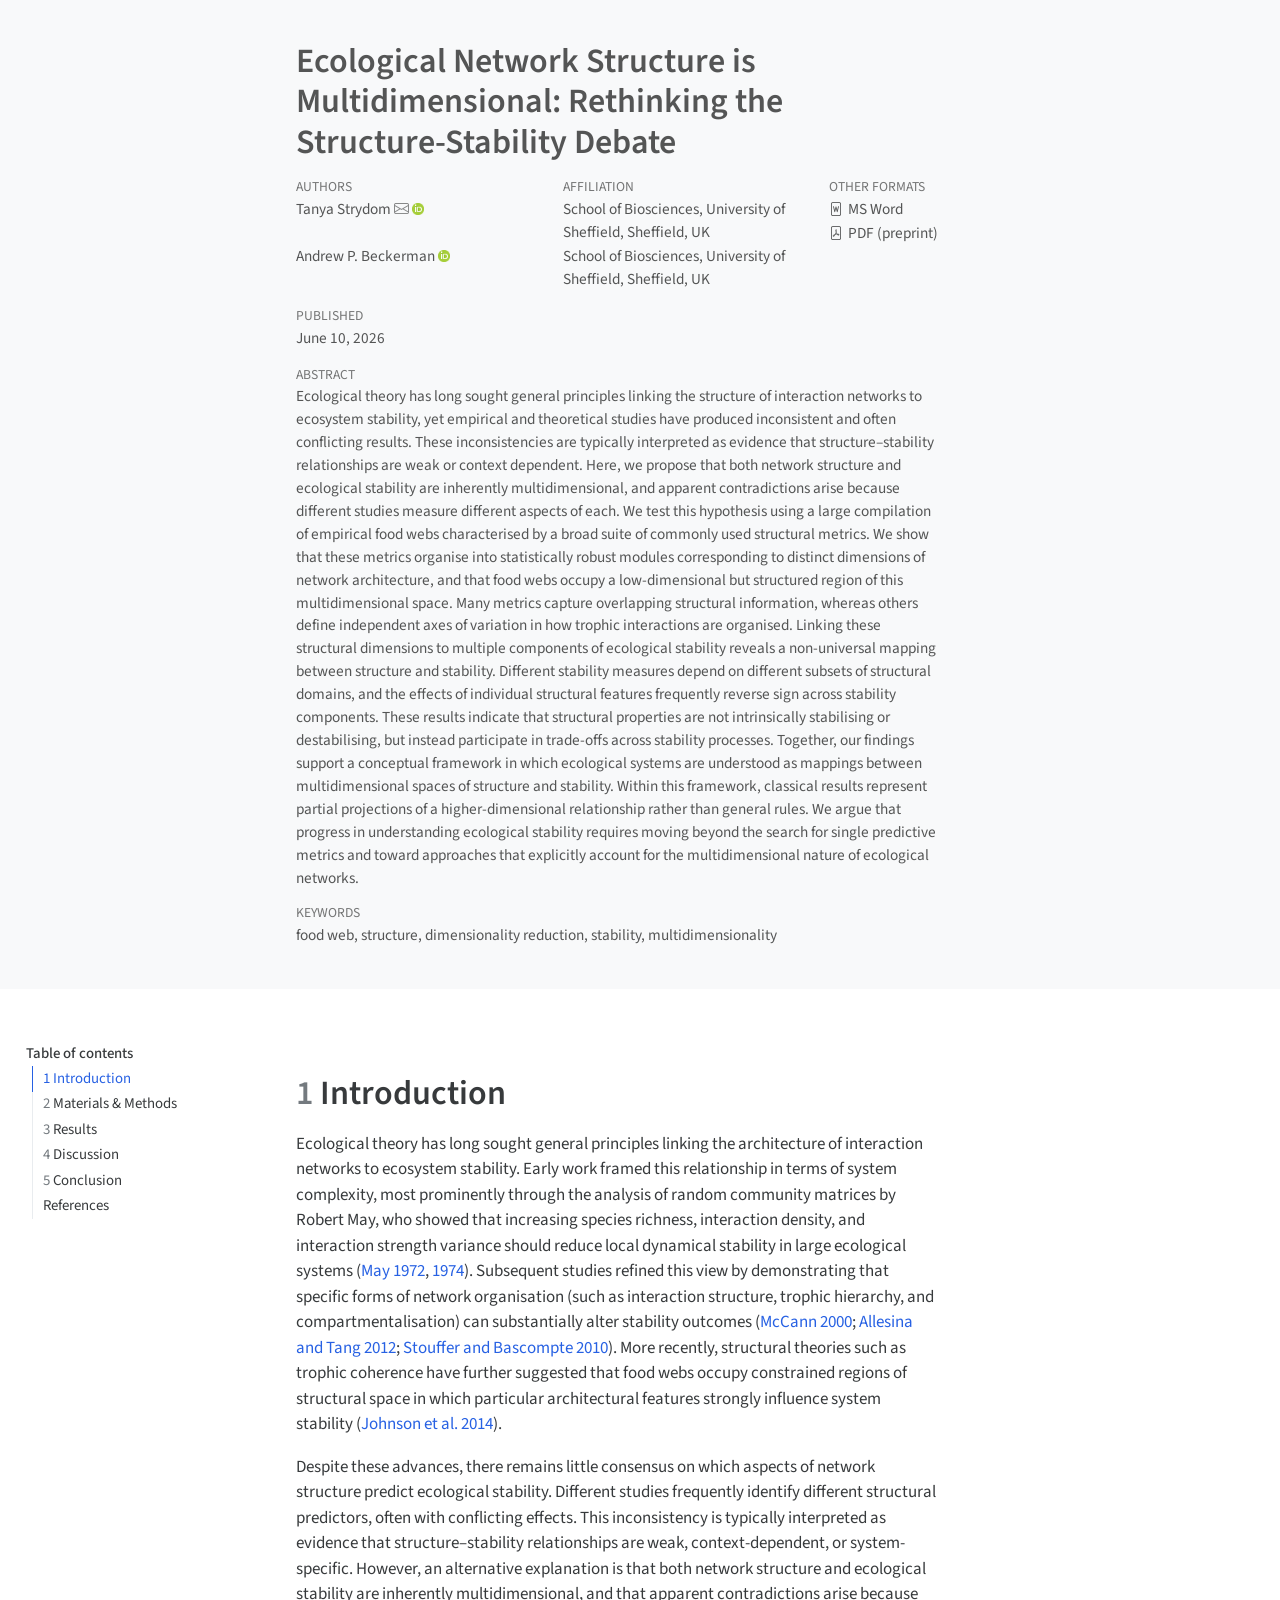
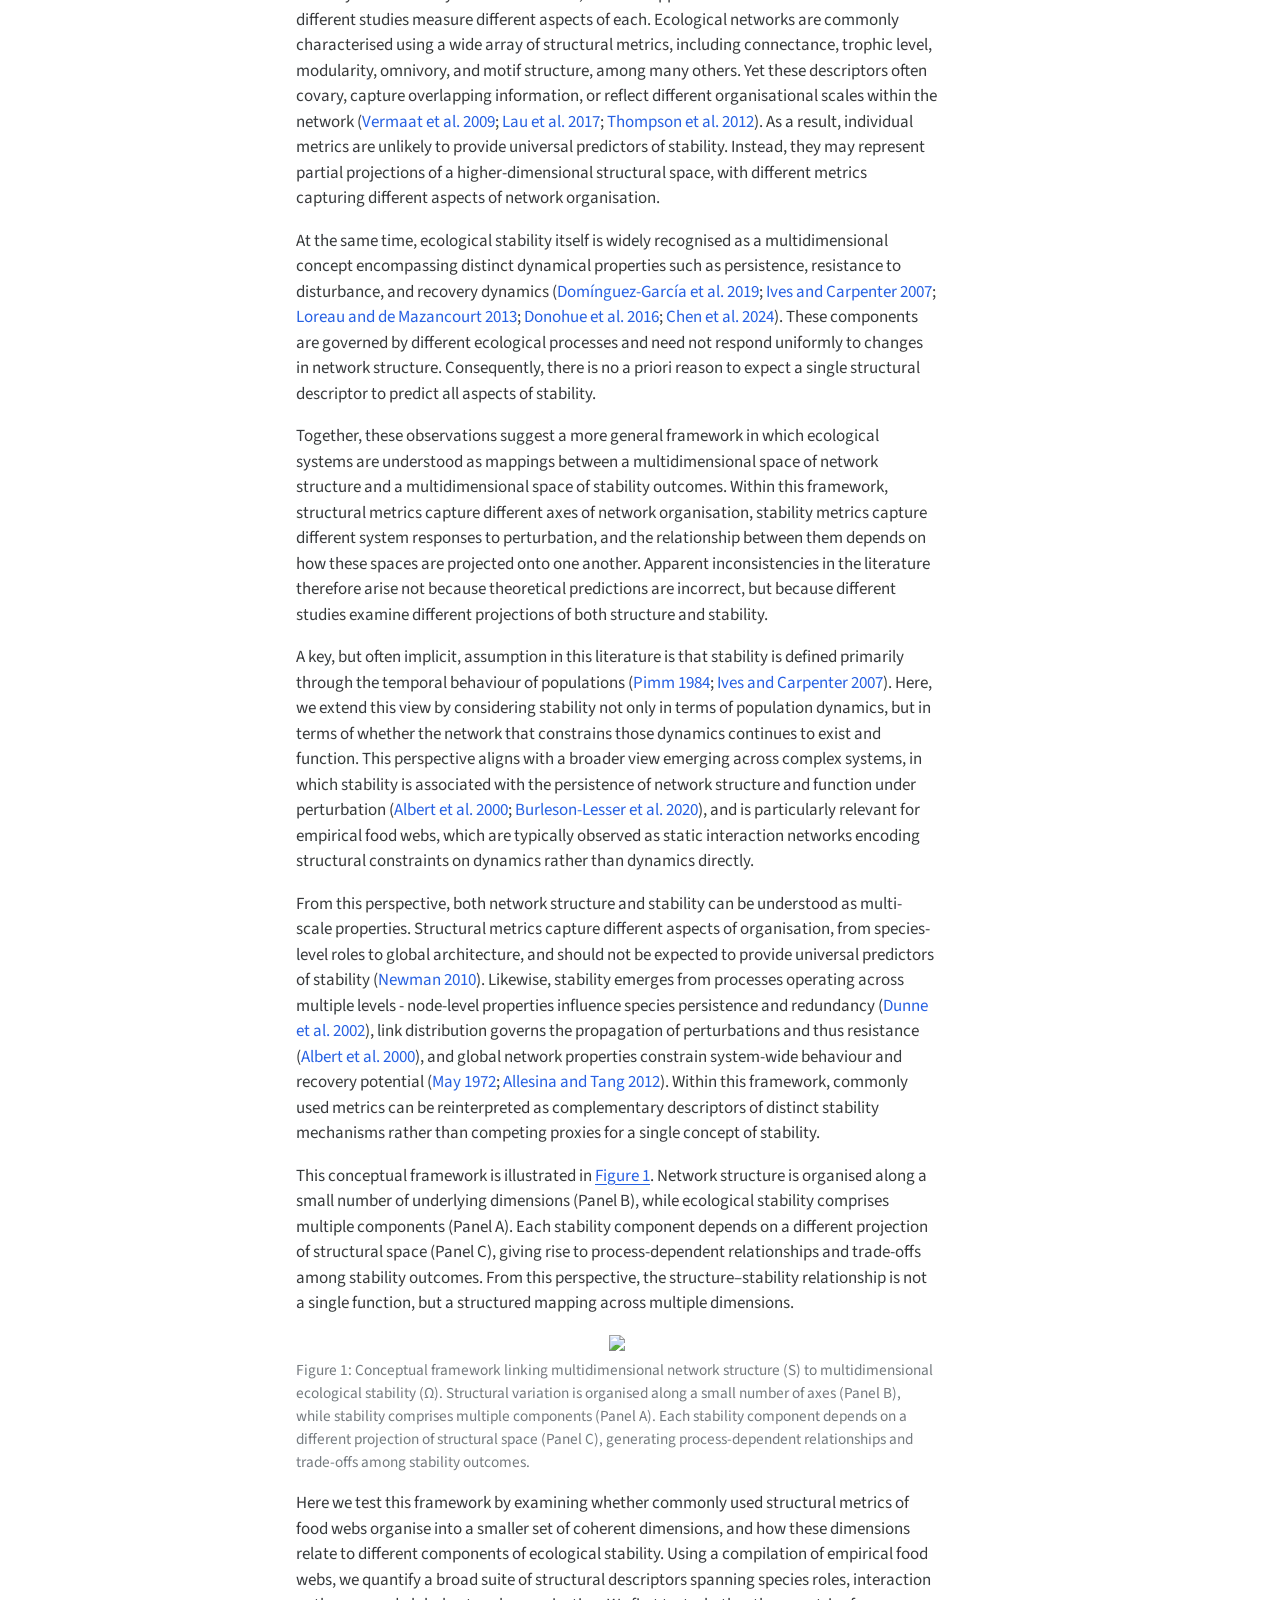
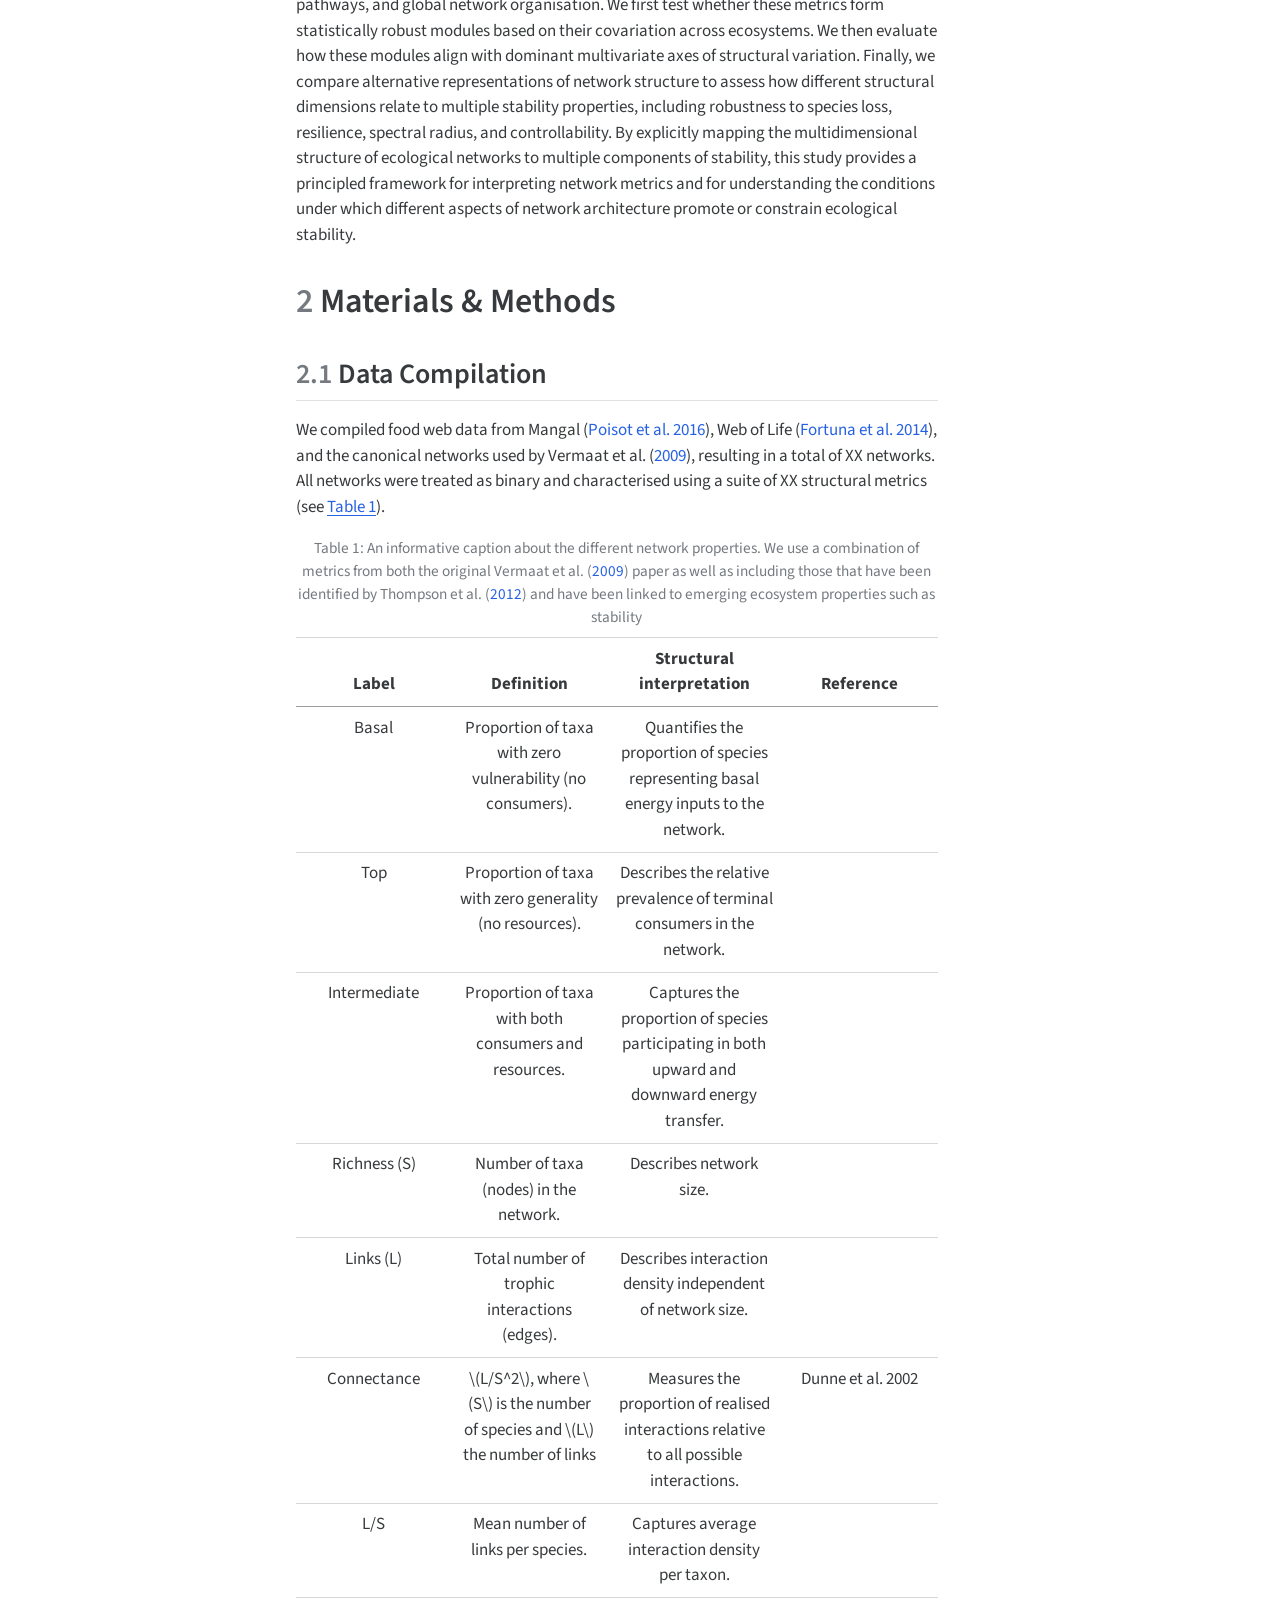
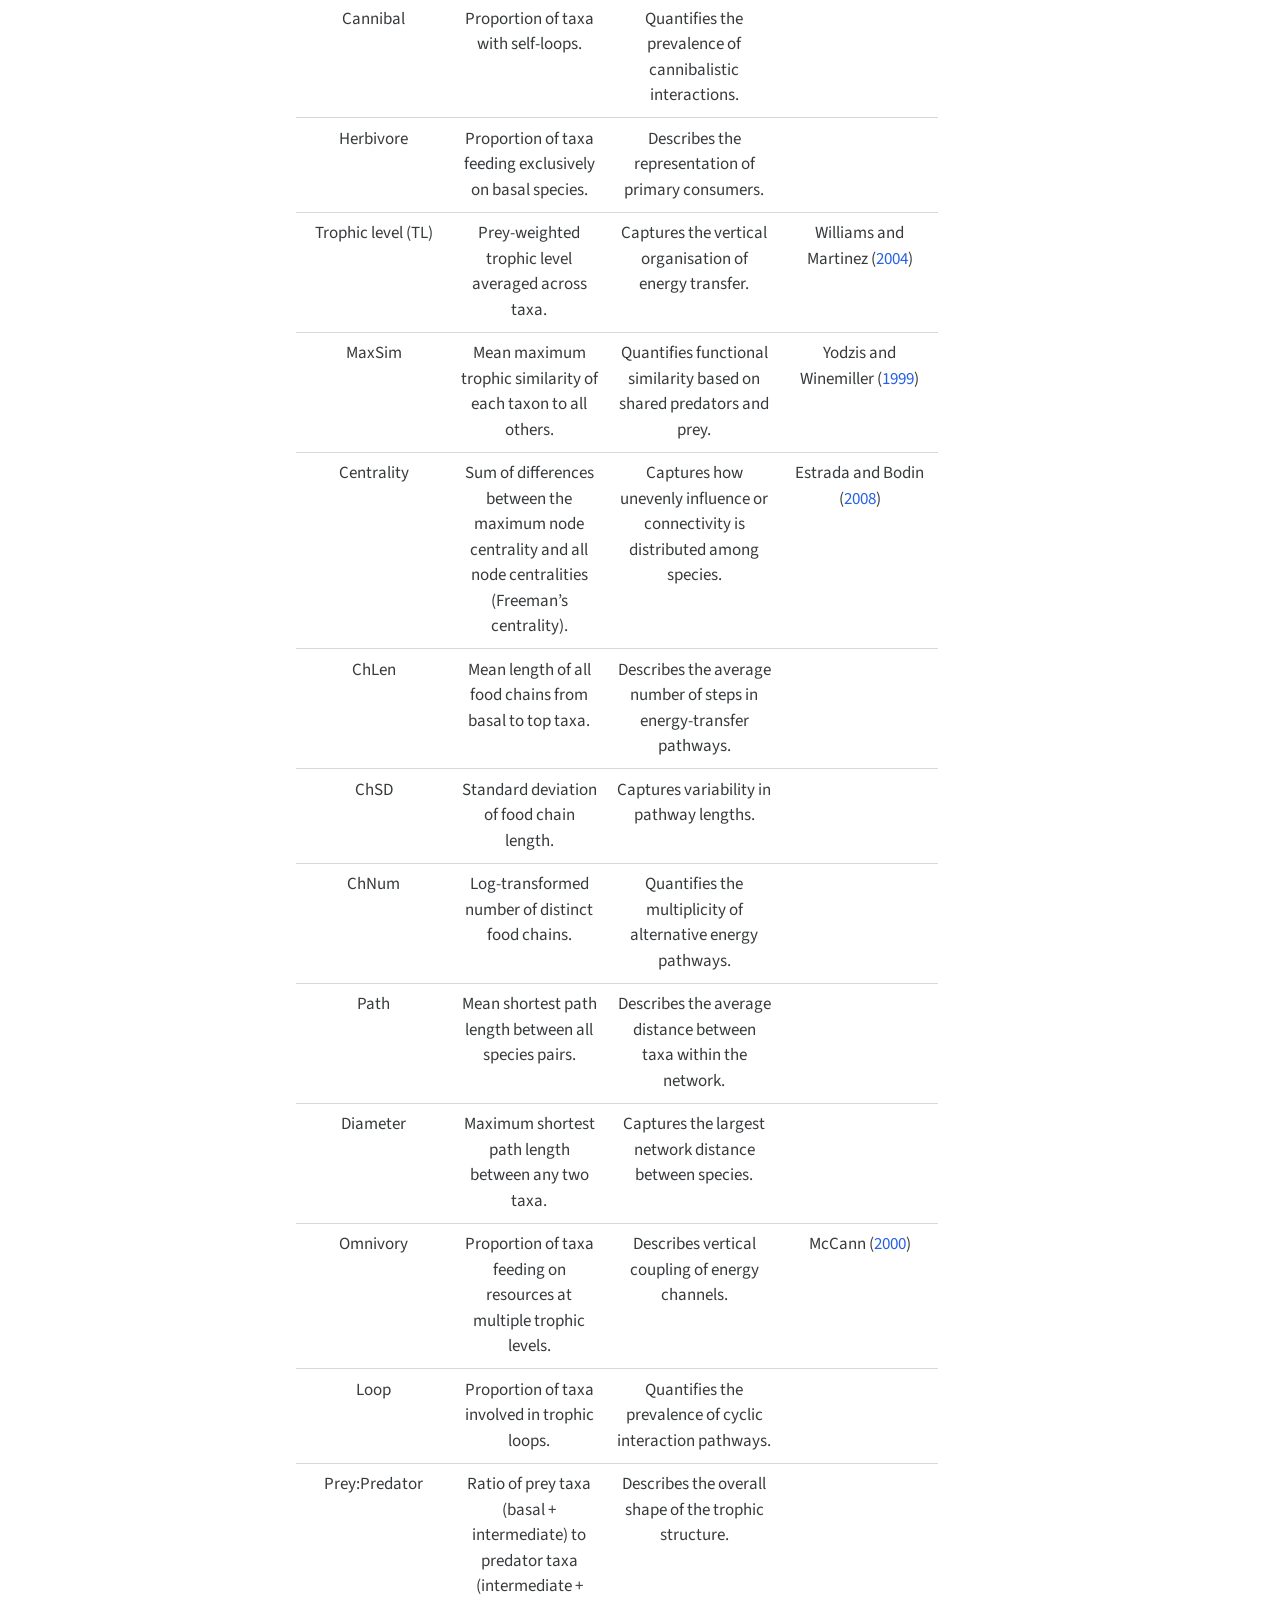
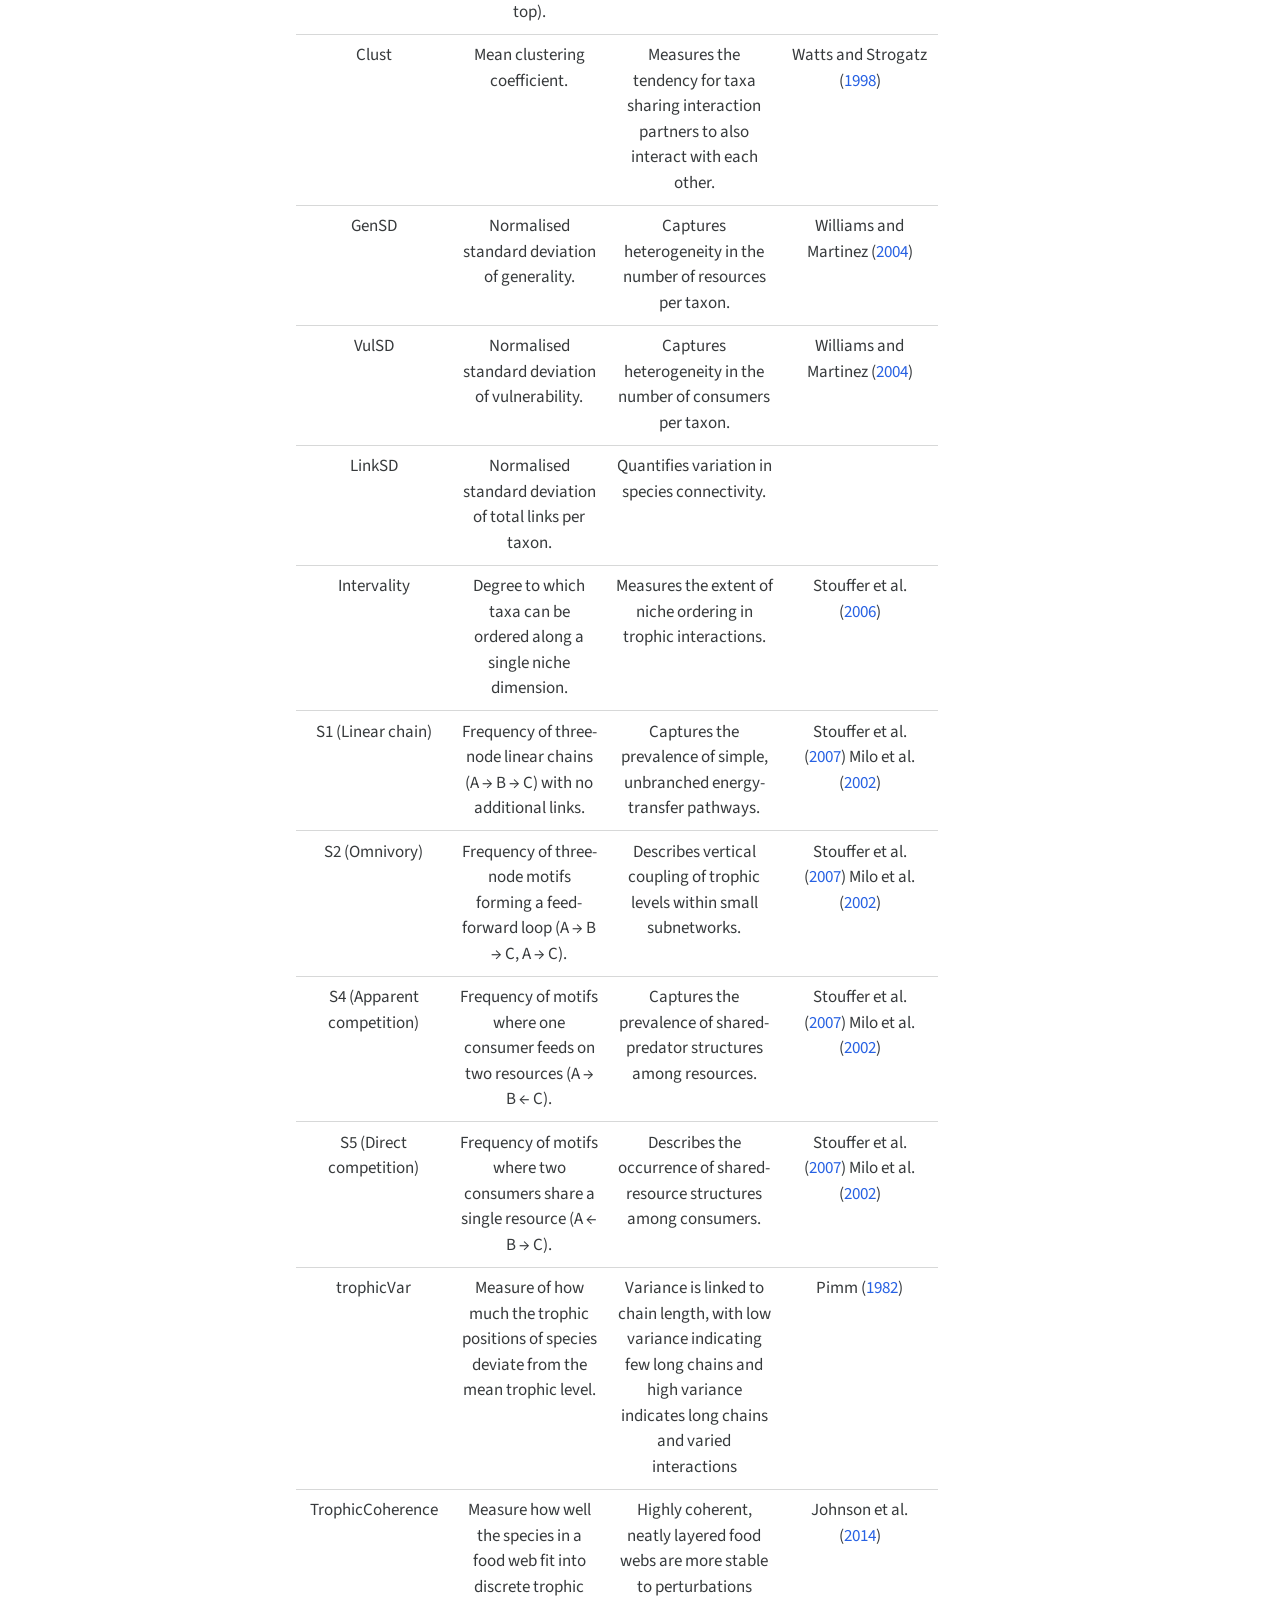
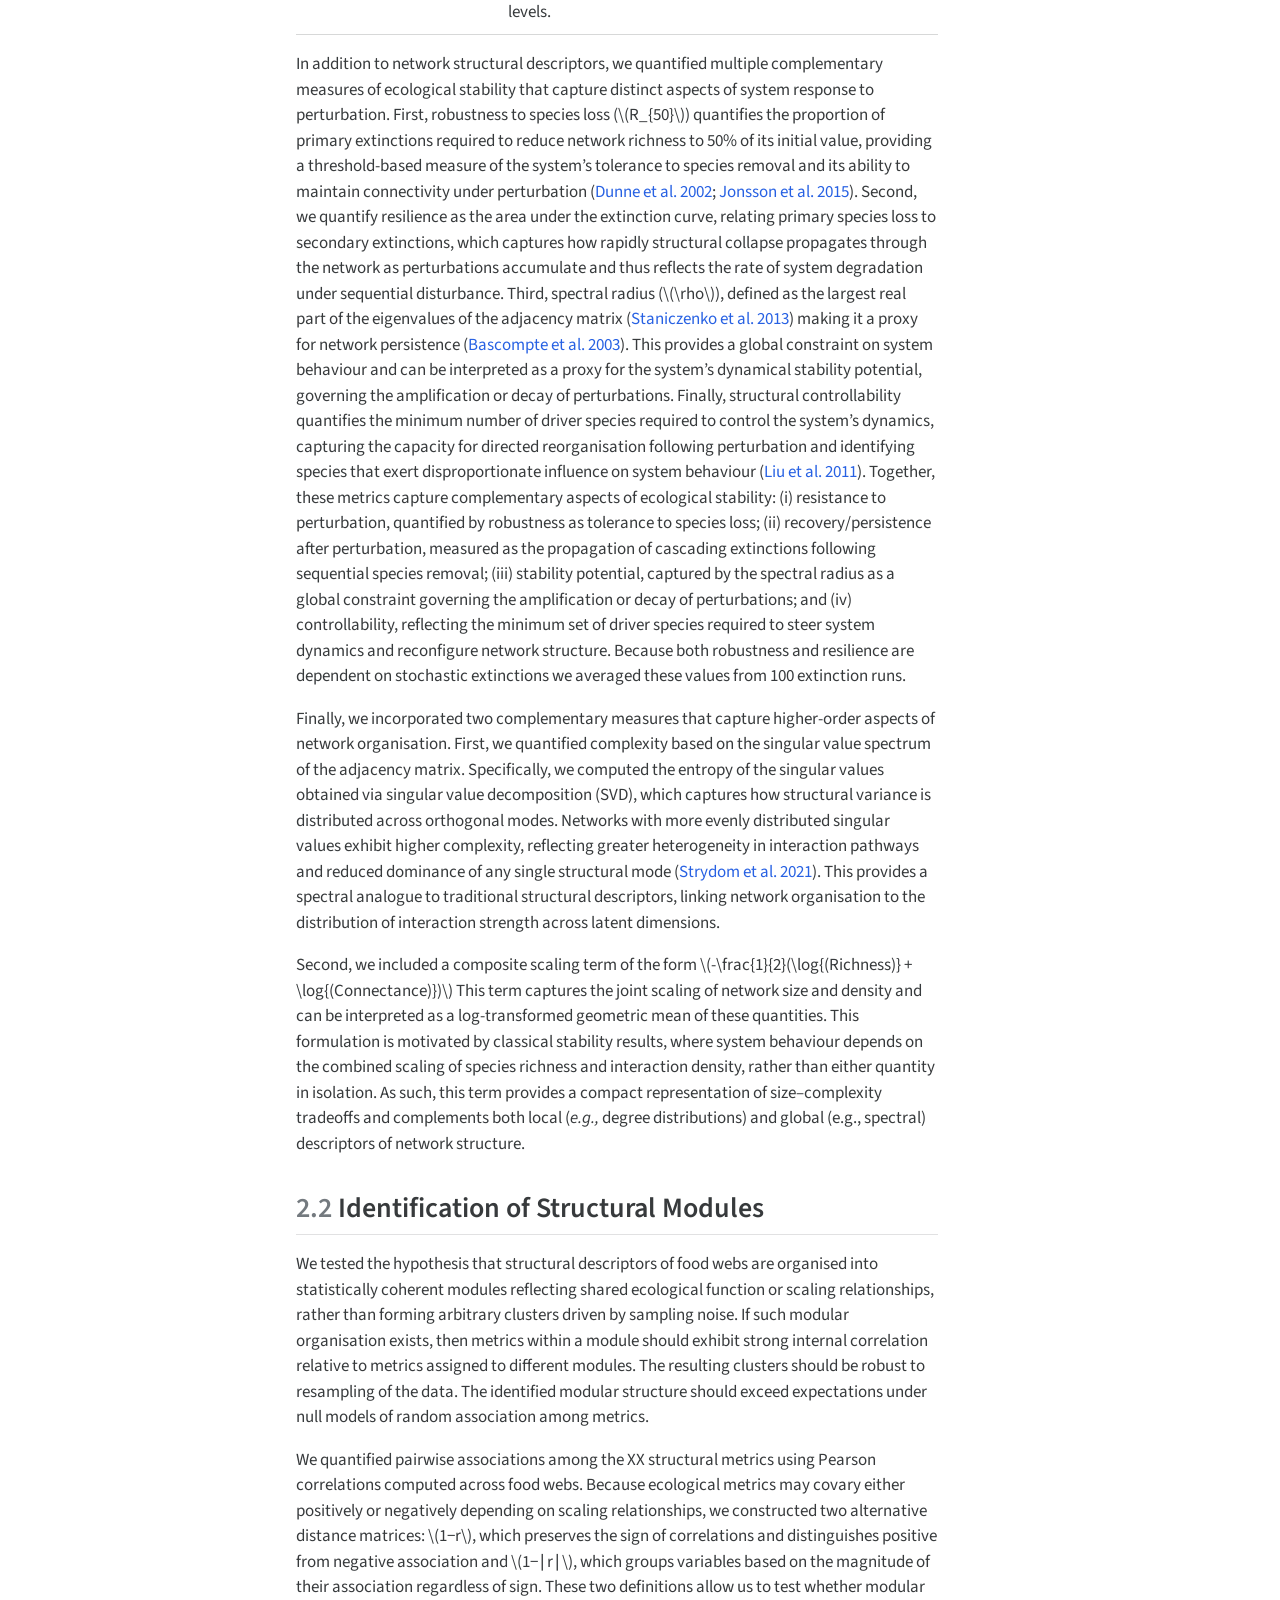
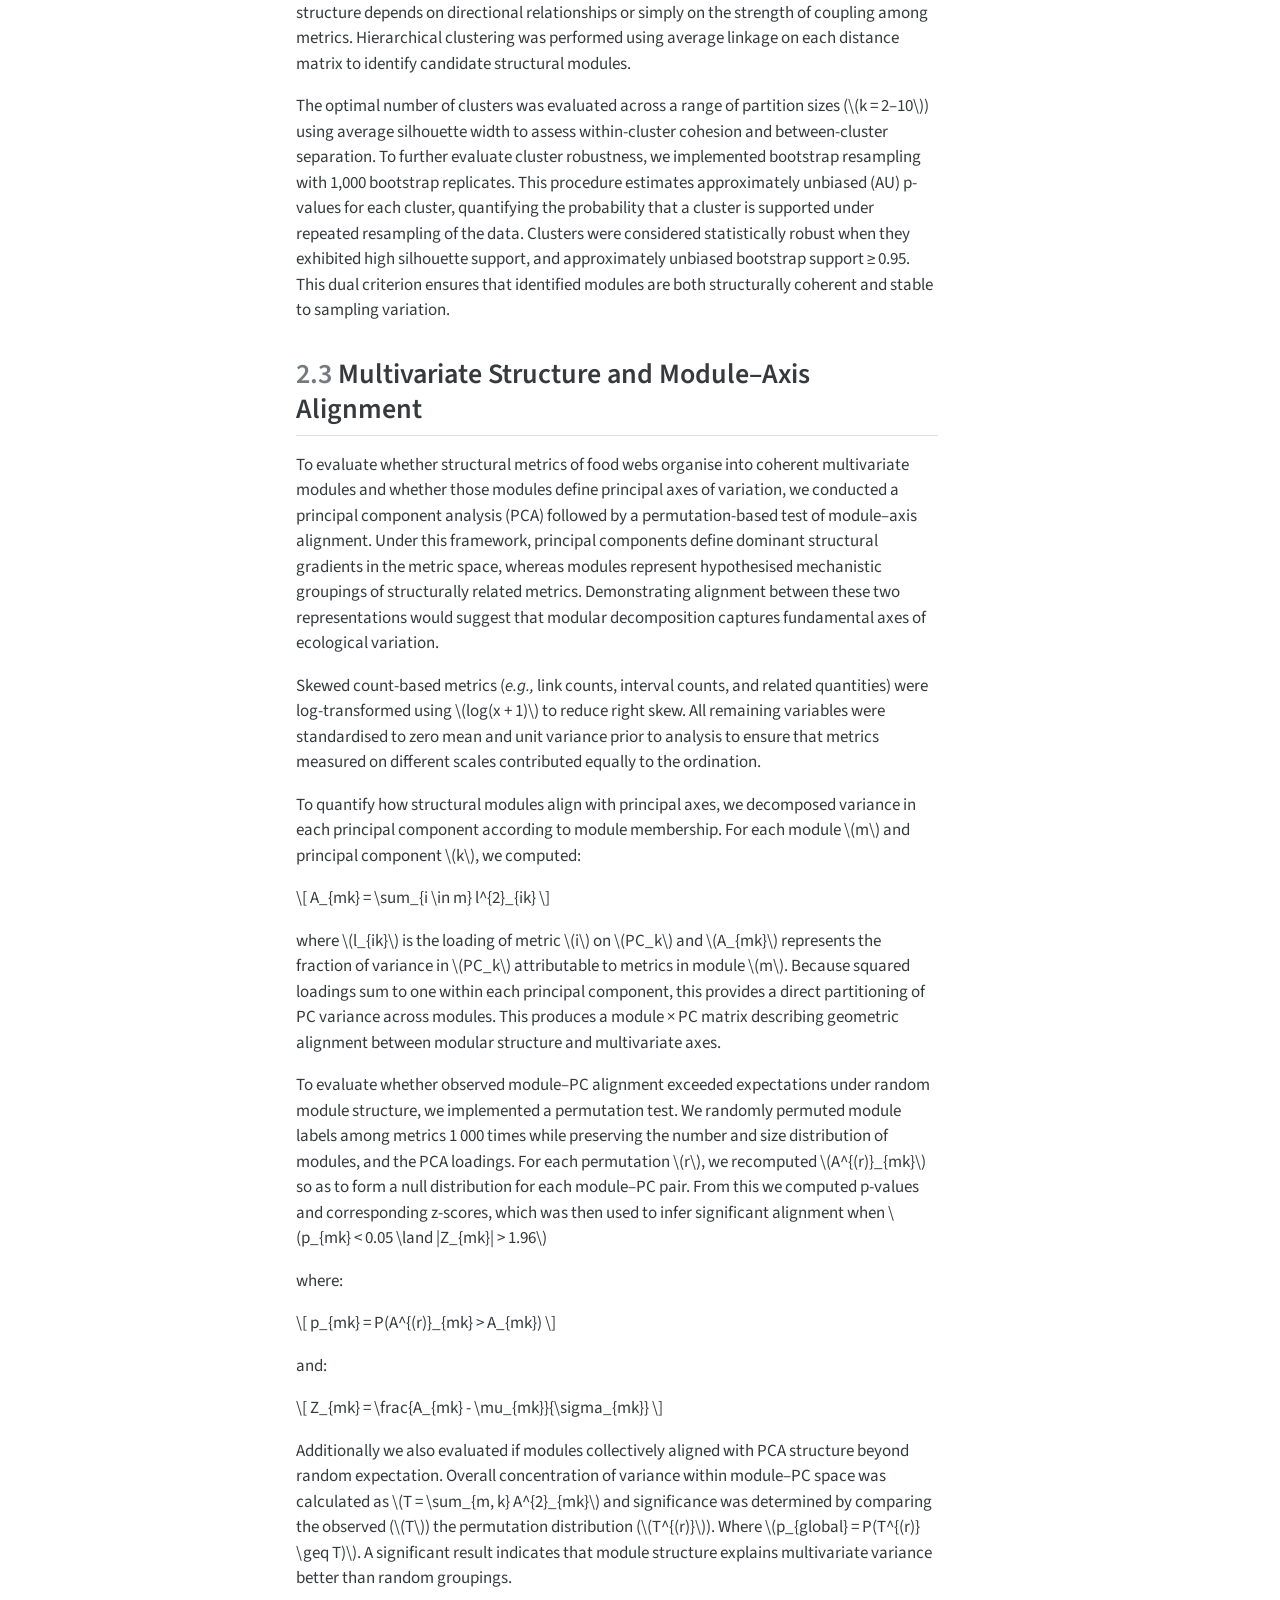
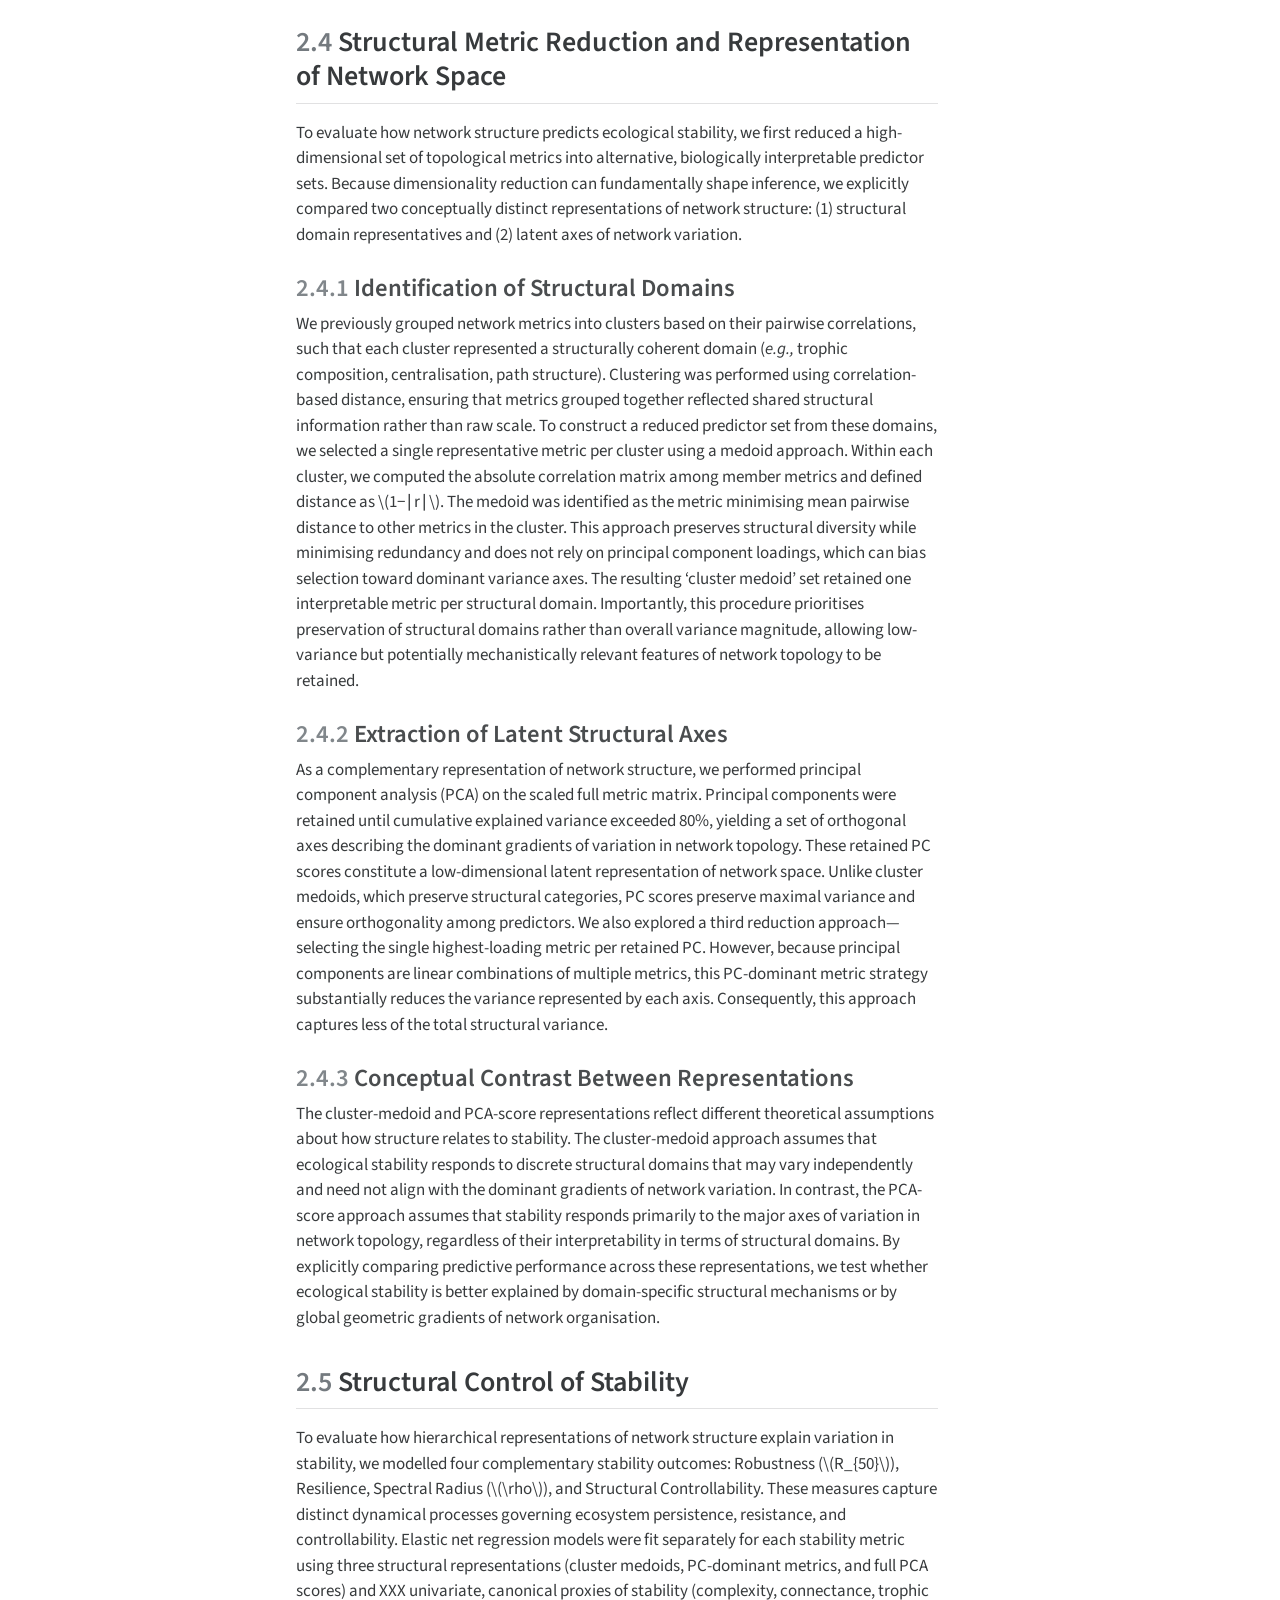
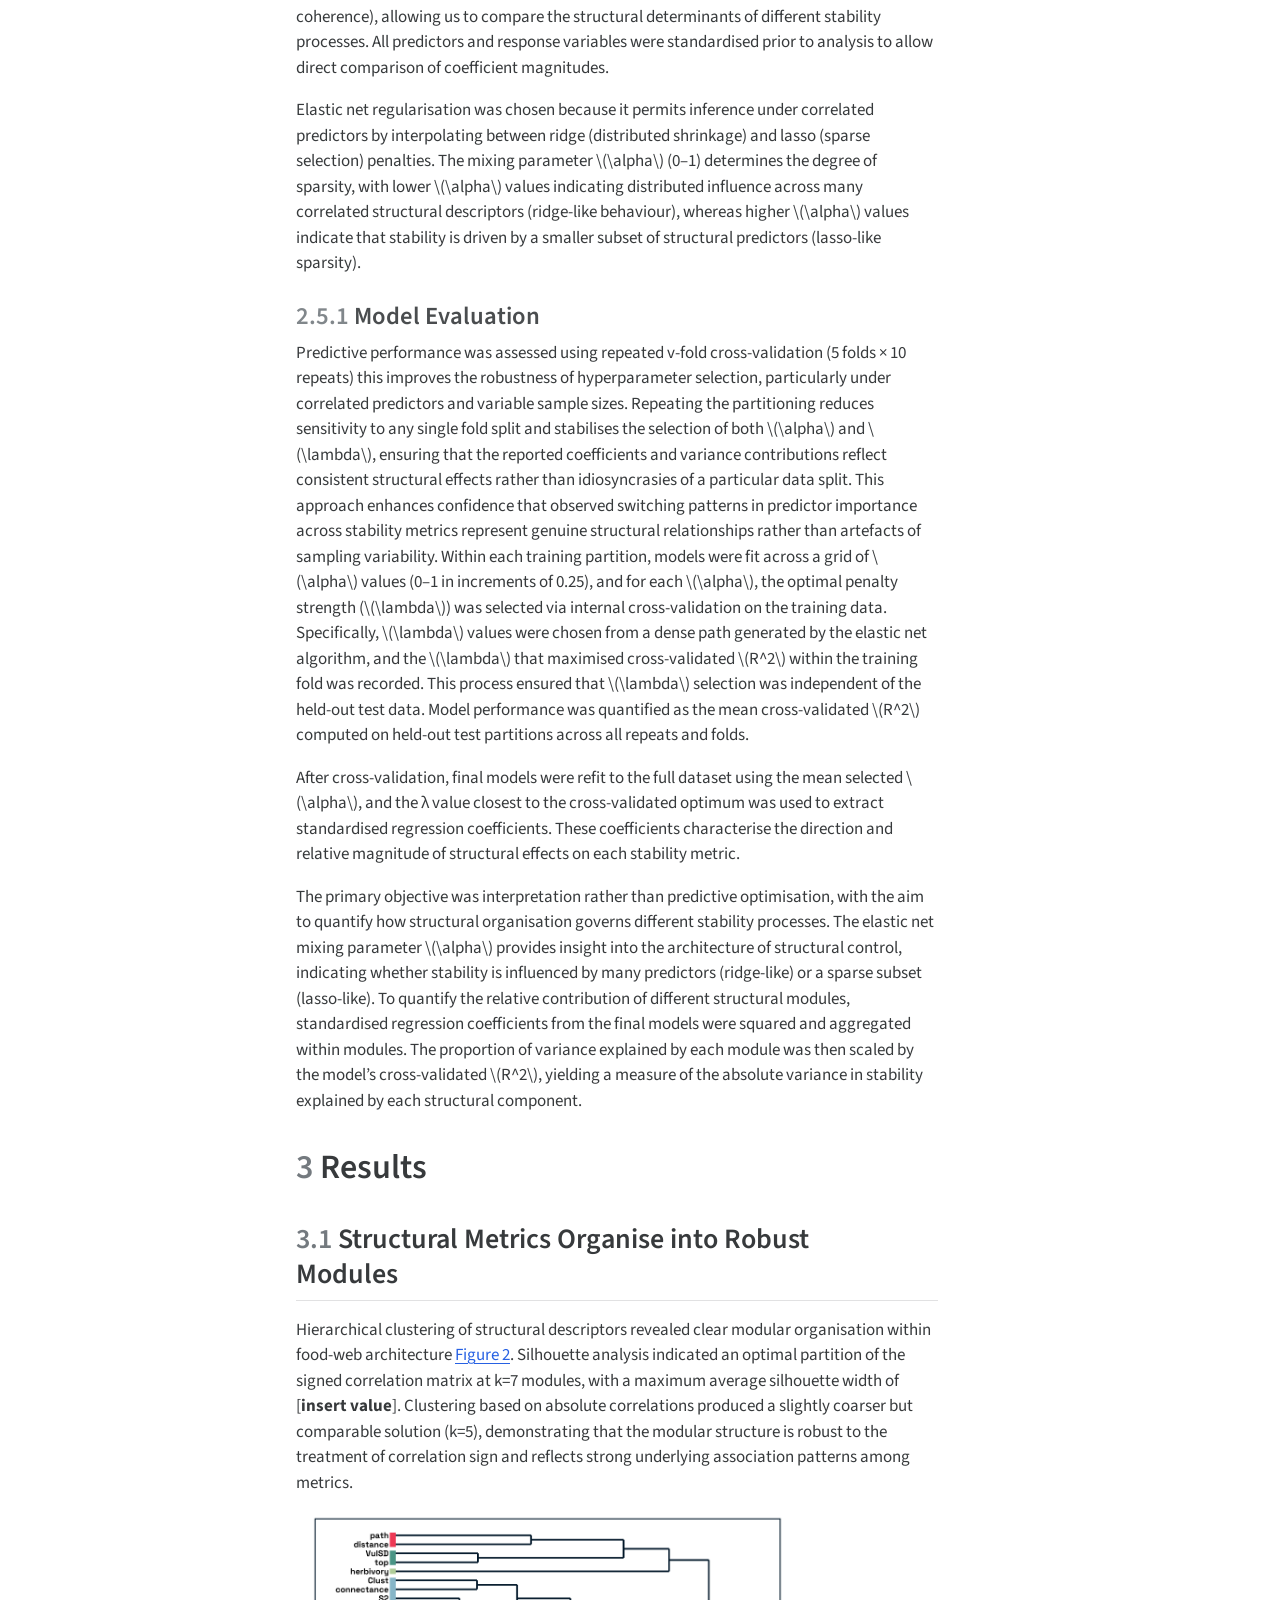
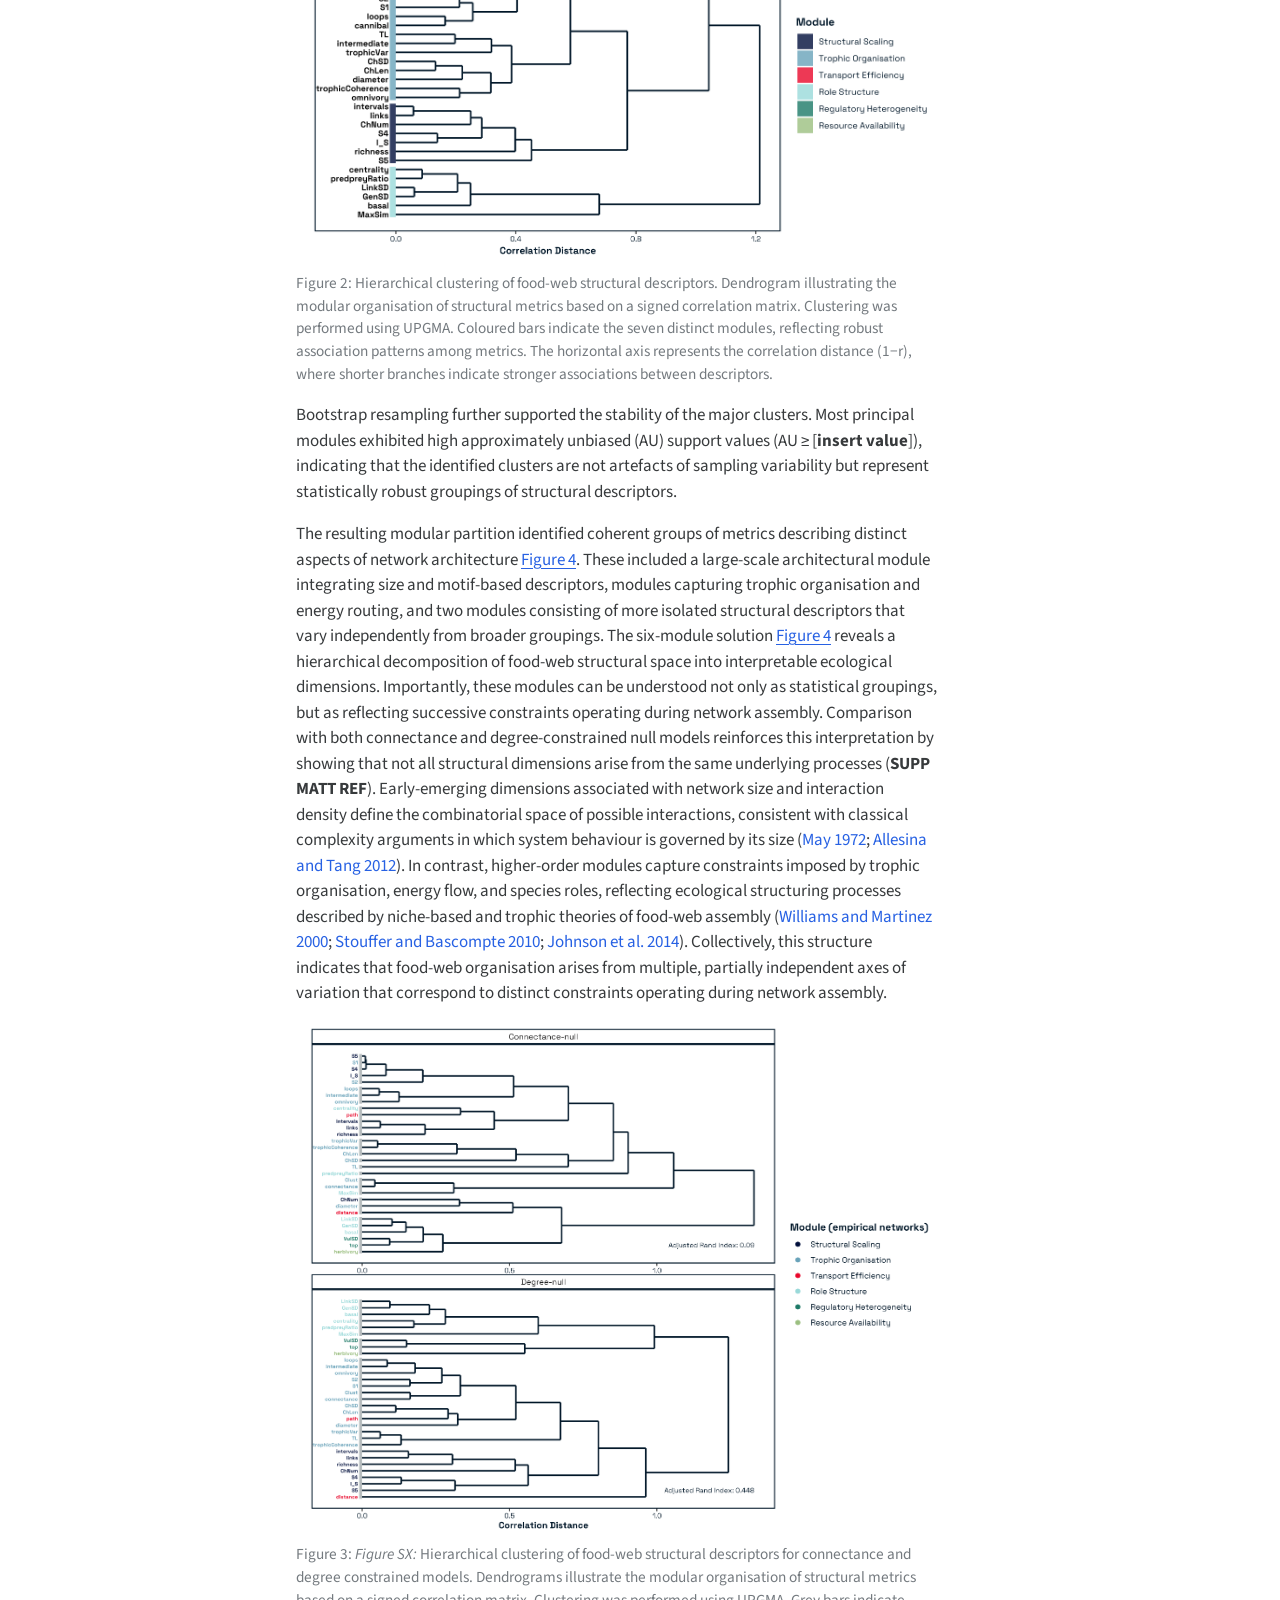
==== commit f77a7c0f: "Built site for gh-pages" ====
--- a/index.html
+++ b/index.html
@@ -2,13 +2,13 @@
 <html xmlns="http://www.w3.org/1999/xhtml" lang="en" xml:lang="en"><head>
 
 <meta charset="utf-8">
-<meta name="generator" content="quarto-1.10.8">
+<meta name="generator" content="quarto-1.10.9">
 
 <meta name="viewport" content="width=device-width, initial-scale=1.0, user-scalable=yes">
 
 <meta name="author" content="Tanya Strydom">
 <meta name="author" content="Andrew P. Beckerman">
-<meta name="dcterms.date" content="2026-06-04">
+<meta name="dcterms.date" content="2026-06-10">
 <meta name="keywords" content="food web, structure, dimensionality reduction, stability, multidimensionality">
 
 <title>Ecological Network Structure is Multidimensional: Rethinking the Structure-Stability Debate</title>
@@ -56,10 +56,10 @@
 <script src="site_libs/quarto-html/tippy.umd.min.js"></script>
 <script src="site_libs/quarto-html/anchor.min.js"></script>
 <link href="site_libs/quarto-html/tippy.css" rel="stylesheet">
-<link href="site_libs/quarto-html/quarto-syntax-highlighting-b856dee10e21950d696b022d144bb914.css" rel="stylesheet" id="quarto-text-highlighting-styles">
+<link href="site_libs/quarto-html/quarto-syntax-highlighting-5198e99e68e02f6ba92128fbf88417ab.css" rel="stylesheet" id="quarto-text-highlighting-styles">
 <script src="site_libs/bootstrap/bootstrap.min.js"></script>
 <link href="site_libs/bootstrap/bootstrap-icons.css" rel="stylesheet">
-<link href="site_libs/bootstrap/bootstrap-3b361995821cf61d77a5cf475430d514.min.css" rel="stylesheet" append-hash="true" id="quarto-bootstrap" data-mode="light">
+<link href="site_libs/bootstrap/bootstrap-026b43eddac53d9c8001bc9214a409cd.min.css" rel="stylesheet" append-hash="true" id="quarto-bootstrap" data-mode="light">
 <script src="site_libs/quarto-contrib/glightbox/glightbox.min.js"></script>
 <link href="site_libs/quarto-contrib/glightbox/glightbox.min.css" rel="stylesheet">
 <link href="site_libs/quarto-contrib/glightbox/lightbox.css" rel="stylesheet">
@@ -106,10 +106,10 @@
 <meta name="citation_keywords" content="food web,structure,dimensionality reduction,stability,multidimensionality">
 <meta name="citation_author" content="Tanya Strydom">
 <meta name="citation_author" content="Andrew P. Beckerman">
-<meta name="citation_publication_date" content="2026-06-04">
-<meta name="citation_cover_date" content="2026-06-04">
+<meta name="citation_publication_date" content="2026-06-10">
+<meta name="citation_cover_date" content="2026-06-10">
 <meta name="citation_year" content="2026">
-<meta name="citation_online_date" content="2026-06-04">
+<meta name="citation_online_date" content="2026-06-10">
 <meta name="citation_language" content="en">
 <meta name="citation_reference" content="citation_title=Error and attack tolerance of complex networks;,citation_abstract=Many complex systems display a surprising degree of tolerance against errors. For example, relatively simple organisms grow, persist and reproduce despite drastic pharmaceutical or environmental interventions, an error tolerance attributed to the robustness of the underlying metabolic network1. Complex communication networks2 display a surprising degree of robustness: although key components regularly malfunction, local failures rarely lead to the loss of the global information-carrying ability of the network. The stability of these and other complex systems is often attributed to the redundant wiring of the functional web defined by the systems’ components. Here we demonstrate that error tolerance is not shared by all redundant systems: it is displayed only by a class of inhomogeneously wired networks, called scale-free networks, which include the World-Wide Web3,4,5, the Internet6, social networks7 and cells8. We find that such networks display an unexpected degree of robustness, the ability of their nodes to communicate being unaffected even by unrealistically high failure rates. However, error tolerance comes at a high price in that these networks are extremely vulnerable to attacks (that is, to the selection and removal of a few nodes that play a vital role in maintaining the network’s connectivity). Such error tolerance and attack vulnerability are generic properties of communication networks.;,citation_author=Réka Albert;,citation_author=Hawoong Jeong;,citation_author=Albert-László Barabási;,citation_publication_date=2000-07;,citation_cover_date=2000-07;,citation_year=2000;,citation_fulltext_html_url=https://www.nature.com/articles/35019019;,citation_issue=6794;,citation_doi=10.1038/35019019;,citation_issn=1476-4687;,citation_volume=406;,citation_language=en-US;,citation_journal_title=Nature;,citation_publisher=Nature Publishing Group;">
 <meta name="citation_reference" content="citation_title=Stability criteria for complex ecosystems;,citation_abstract=Analysis of stability criteria for different types of complex ecological network shows key differences between predator–prey interactions, which are stabilizing, and competitive and mutualistic interactions, which are destabilizing.;,citation_author=Stefano Allesina;,citation_author=Si Tang;,citation_publication_date=2012-03;,citation_cover_date=2012-03;,citation_year=2012;,citation_fulltext_html_url=https://www.nature.com/articles/nature10832;,citation_issue=7388, 7388;,citation_doi=10.1038/nature10832;,citation_issn=1476-4687;,citation_volume=483;,citation_language=en-US;,citation_journal_title=Nature;,citation_publisher=Nature Publishing Group;">
@@ -239,7 +239,7 @@
                 <div>
             <div class="quarto-title-meta-heading">Published</div>
             <div class="quarto-title-meta-contents">
-              <p class="date">June 4, 2026</p>
+              <p class="date">June 10, 2026</p>
             </div>
           </div>
           
--- a/site_libs/quarto-html/quarto-syntax-highlighting-5198e99e68e02f6ba92128fbf88417ab.css
+++ b/site_libs/quarto-html/quarto-syntax-highlighting-5198e99e68e02f6ba92128fbf88417ab.css
@@ -0,0 +1,236 @@
+/* quarto syntax highlight colors */
+:root {
+  --quarto-hl-ot-color: #003B4F;
+  --quarto-hl-at-color: #657422;
+  --quarto-hl-ss-color: #20794D;
+  --quarto-hl-an-color: #5E5E5E;
+  --quarto-hl-fu-color: #4758AB;
+  --quarto-hl-st-color: #20794D;
+  --quarto-hl-cf-color: #003B4F;
+  --quarto-hl-op-color: #5E5E5E;
+  --quarto-hl-er-color: #AD0000;
+  --quarto-hl-bn-color: #AD0000;
+  --quarto-hl-al-color: #AD0000;
+  --quarto-hl-va-color: #111111;
+  --quarto-hl-bu-color: inherit;
+  --quarto-hl-ex-color: inherit;
+  --quarto-hl-pp-color: #AD0000;
+  --quarto-hl-in-color: #5E5E5E;
+  --quarto-hl-vs-color: #20794D;
+  --quarto-hl-wa-color: #5E5E5E;
+  --quarto-hl-do-color: #5E5E5E;
+  --quarto-hl-im-color: #00769E;
+  --quarto-hl-ch-color: #20794D;
+  --quarto-hl-dt-color: #AD0000;
+  --quarto-hl-fl-color: #AD0000;
+  --quarto-hl-co-color: #5E5E5E;
+  --quarto-hl-cv-color: #5E5E5E;
+  --quarto-hl-cn-color: #8f5902;
+  --quarto-hl-sc-color: #5E5E5E;
+  --quarto-hl-dv-color: #AD0000;
+  --quarto-hl-kw-color: #003B4F;
+}
+
+/* other quarto variables */
+:root {
+  --quarto-font-monospace: SFMono-Regular, Menlo, Monaco, Consolas, "Liberation Mono", "Courier New", monospace;
+}
+
+/* syntax highlight based on Pandoc's rules */
+pre > code.sourceCode > span {
+  color: #003B4F;
+}
+
+code.sourceCode > span {
+  color: #003B4F;
+}
+
+div.sourceCode,
+div.sourceCode pre.sourceCode {
+  color: #003B4F;
+}
+
+/* Normal */
+code span {
+  color: #003B4F;
+}
+
+/* Alert */
+code span.al {
+  color: #AD0000;
+  font-style: inherit;
+}
+
+/* Annotation */
+code span.an {
+  color: #5E5E5E;
+  font-style: inherit;
+}
+
+/* Attribute */
+code span.at {
+  color: #657422;
+  font-style: inherit;
+}
+
+/* BaseN */
+code span.bn {
+  color: #AD0000;
+  font-style: inherit;
+}
+
+/* BuiltIn */
+code span.bu {
+  font-style: inherit;
+}
+
+/* ControlFlow */
+code span.cf {
+  color: #003B4F;
+  font-weight: bold;
+  font-style: inherit;
+}
+
+/* Char */
+code span.ch {
+  color: #20794D;
+  font-style: inherit;
+}
+
+/* Constant */
+code span.cn {
+  color: #8f5902;
+  font-style: inherit;
+}
+
+/* Comment */
+code span.co {
+  color: #5E5E5E;
+  font-style: inherit;
+}
+
+/* CommentVar */
+code span.cv {
+  color: #5E5E5E;
+  font-style: italic;
+}
+
+/* Documentation */
+code span.do {
+  color: #5E5E5E;
+  font-style: italic;
+}
+
+/* DataType */
+code span.dt {
+  color: #AD0000;
+  font-style: inherit;
+}
+
+/* DecVal */
+code span.dv {
+  color: #AD0000;
+  font-style: inherit;
+}
+
+/* Error */
+code span.er {
+  color: #AD0000;
+  font-style: inherit;
+}
+
+/* Extension */
+code span.ex {
+  font-style: inherit;
+}
+
+/* Float */
+code span.fl {
+  color: #AD0000;
+  font-style: inherit;
+}
+
+/* Function */
+code span.fu {
+  color: #4758AB;
+  font-style: inherit;
+}
+
+/* Import */
+code span.im {
+  color: #00769E;
+  font-style: inherit;
+}
+
+/* Information */
+code span.in {
+  color: #5E5E5E;
+  font-style: inherit;
+}
+
+/* Keyword */
+code span.kw {
+  color: #003B4F;
+  font-weight: bold;
+  font-style: inherit;
+}
+
+/* Operator */
+code span.op {
+  color: #5E5E5E;
+  font-style: inherit;
+}
+
+/* Other */
+code span.ot {
+  color: #003B4F;
+  font-style: inherit;
+}
+
+/* Preprocessor */
+code span.pp {
+  color: #AD0000;
+  font-style: inherit;
+}
+
+/* SpecialChar */
+code span.sc {
+  color: #5E5E5E;
+  font-style: inherit;
+}
+
+/* SpecialString */
+code span.ss {
+  color: #20794D;
+  font-style: inherit;
+}
+
+/* String */
+code span.st {
+  color: #20794D;
+  font-style: inherit;
+}
+
+/* Variable */
+code span.va {
+  color: #111111;
+  font-style: inherit;
+}
+
+/* VerbatimString */
+code span.vs {
+  color: #20794D;
+  font-style: inherit;
+}
+
+/* Warning */
+code span.wa {
+  color: #5E5E5E;
+  font-style: italic;
+}
+
+.prevent-inlining {
+  content: "</";
+}
+
+/*# sourceMappingURL=01a2c4647569f1cbf7f84499226dfeb9.css.map */
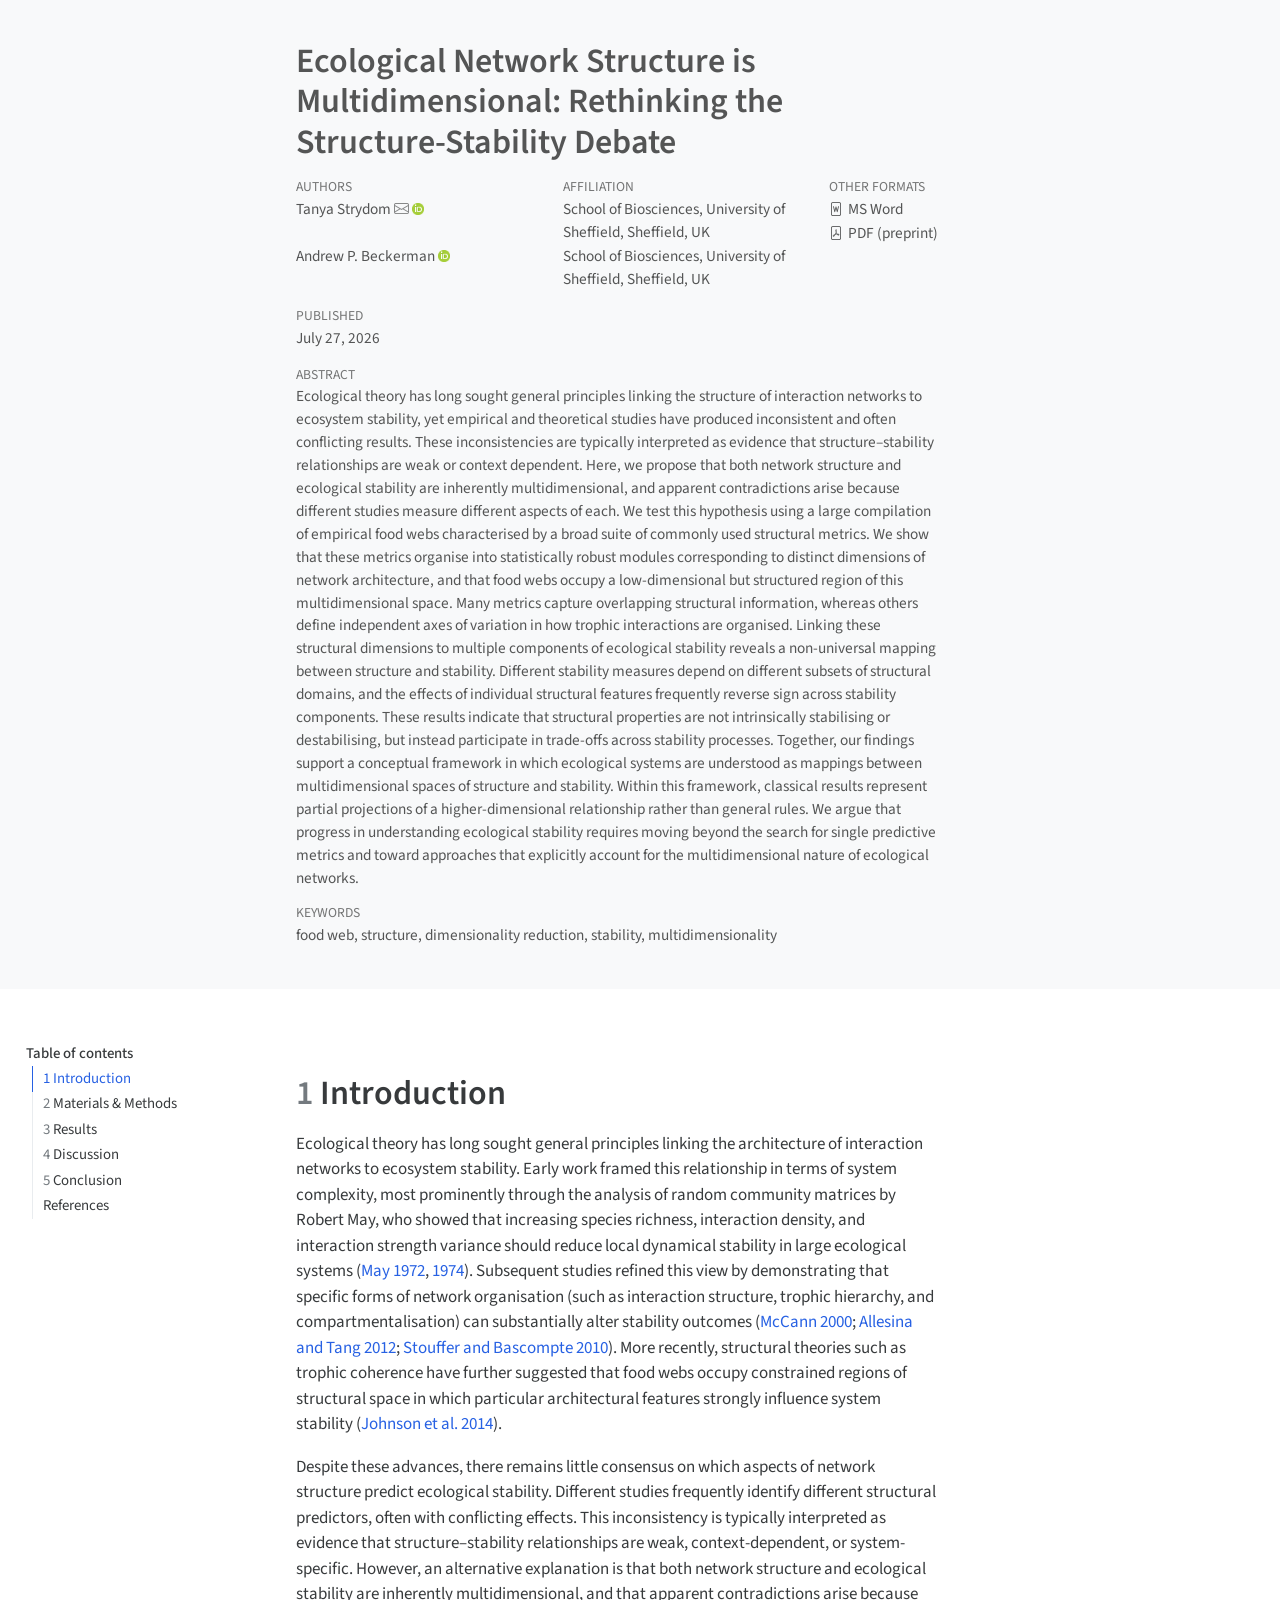
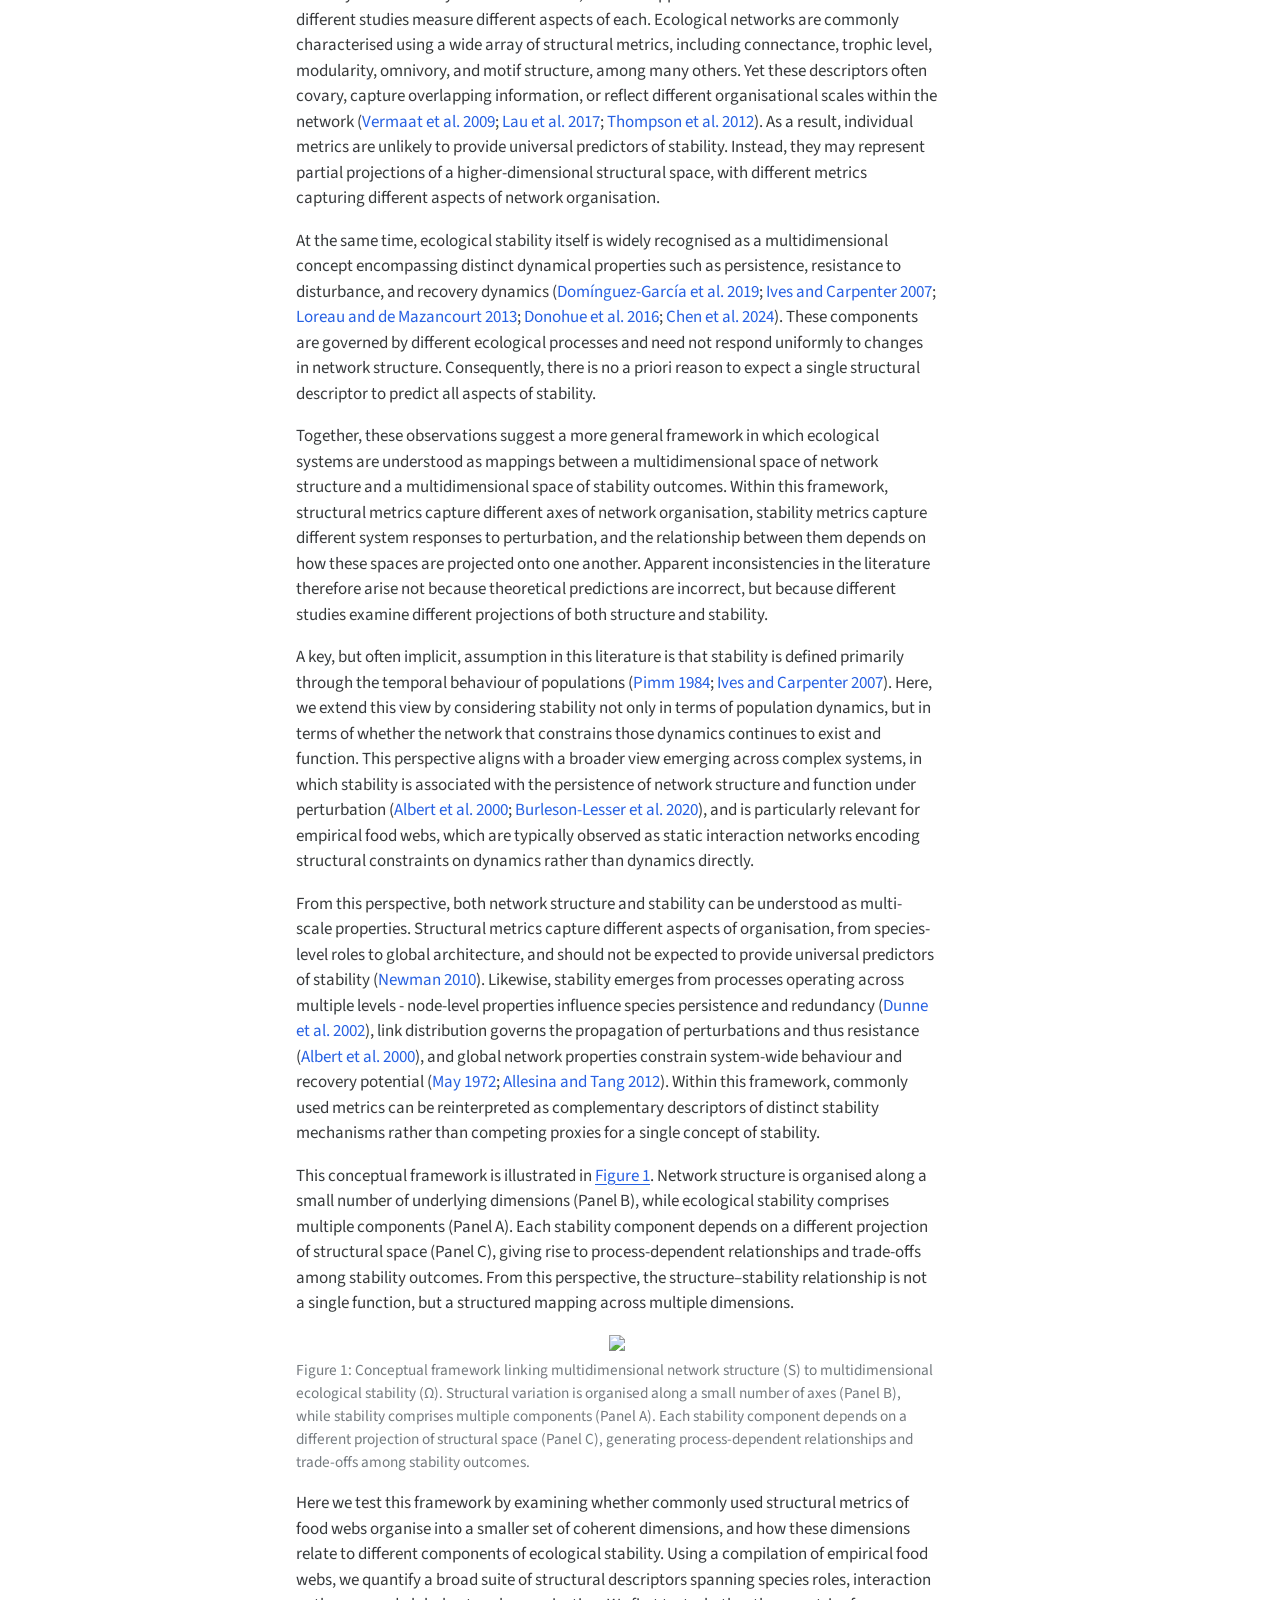
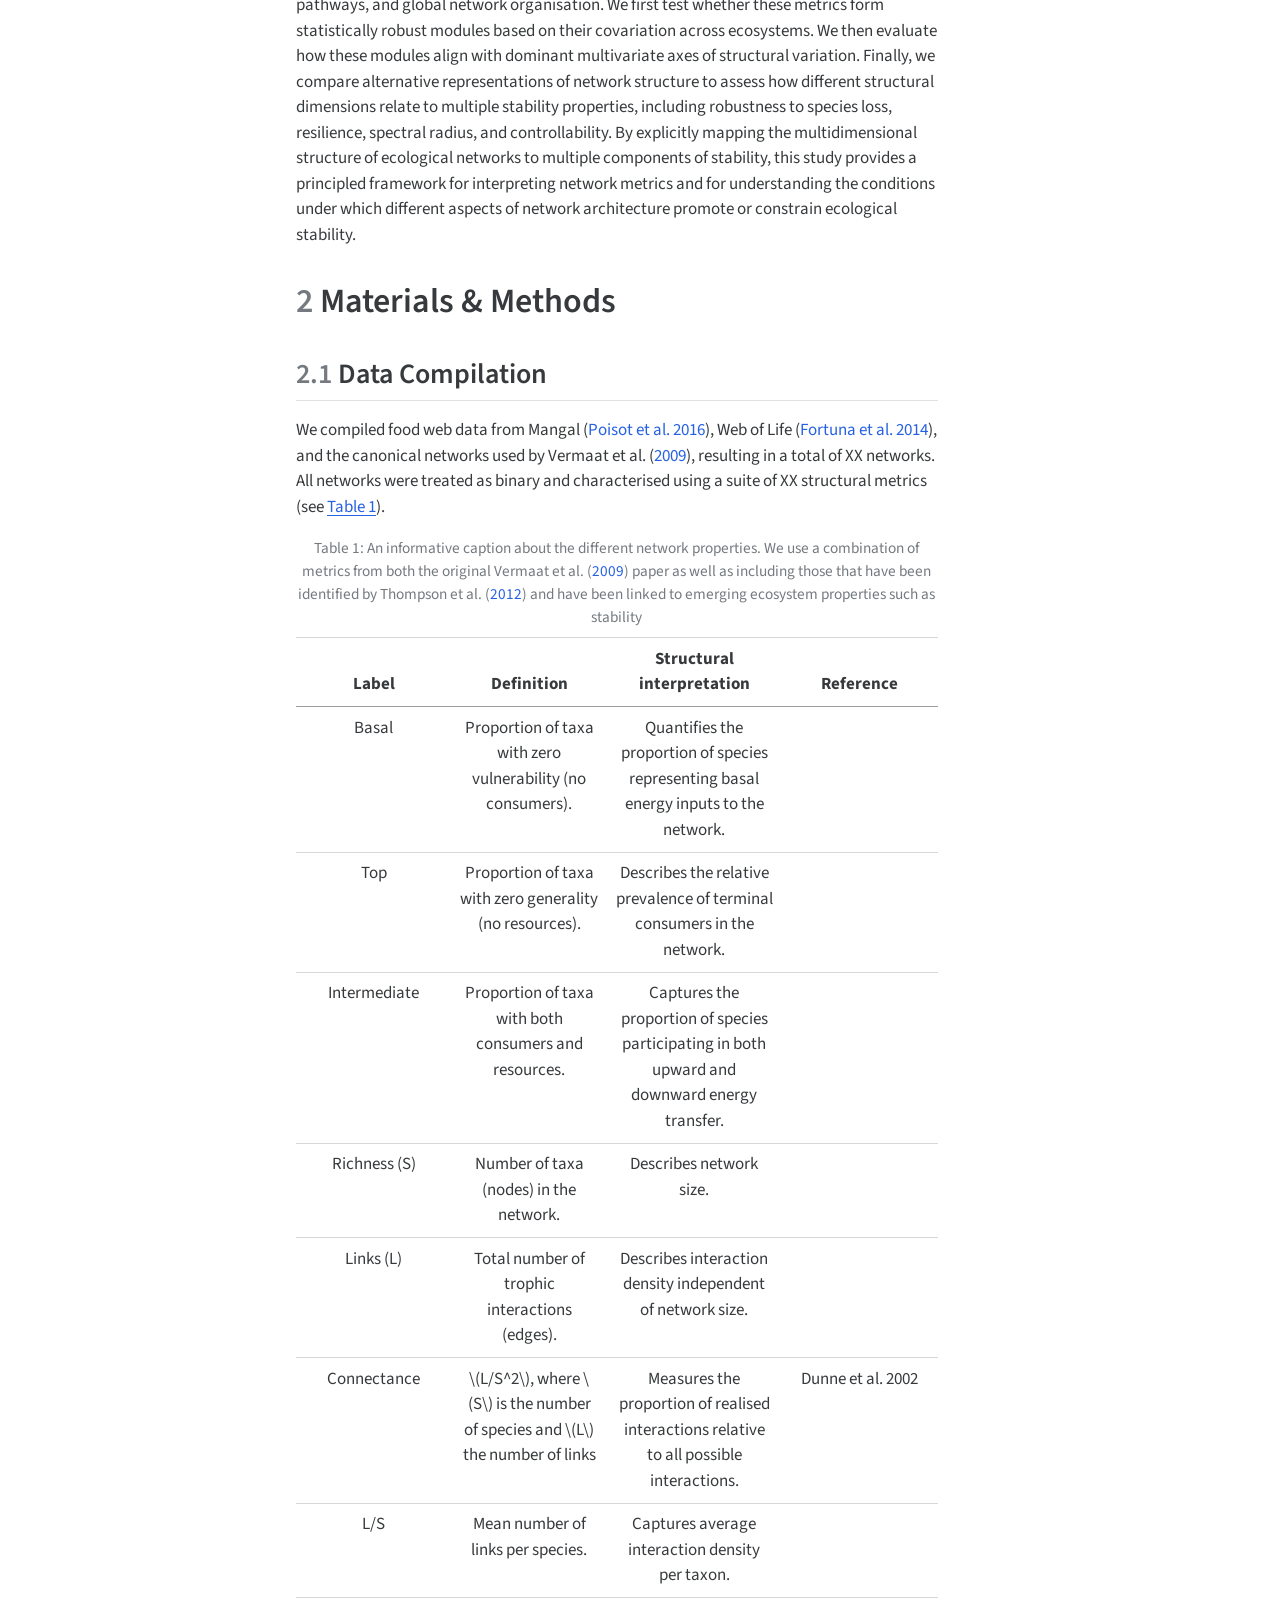
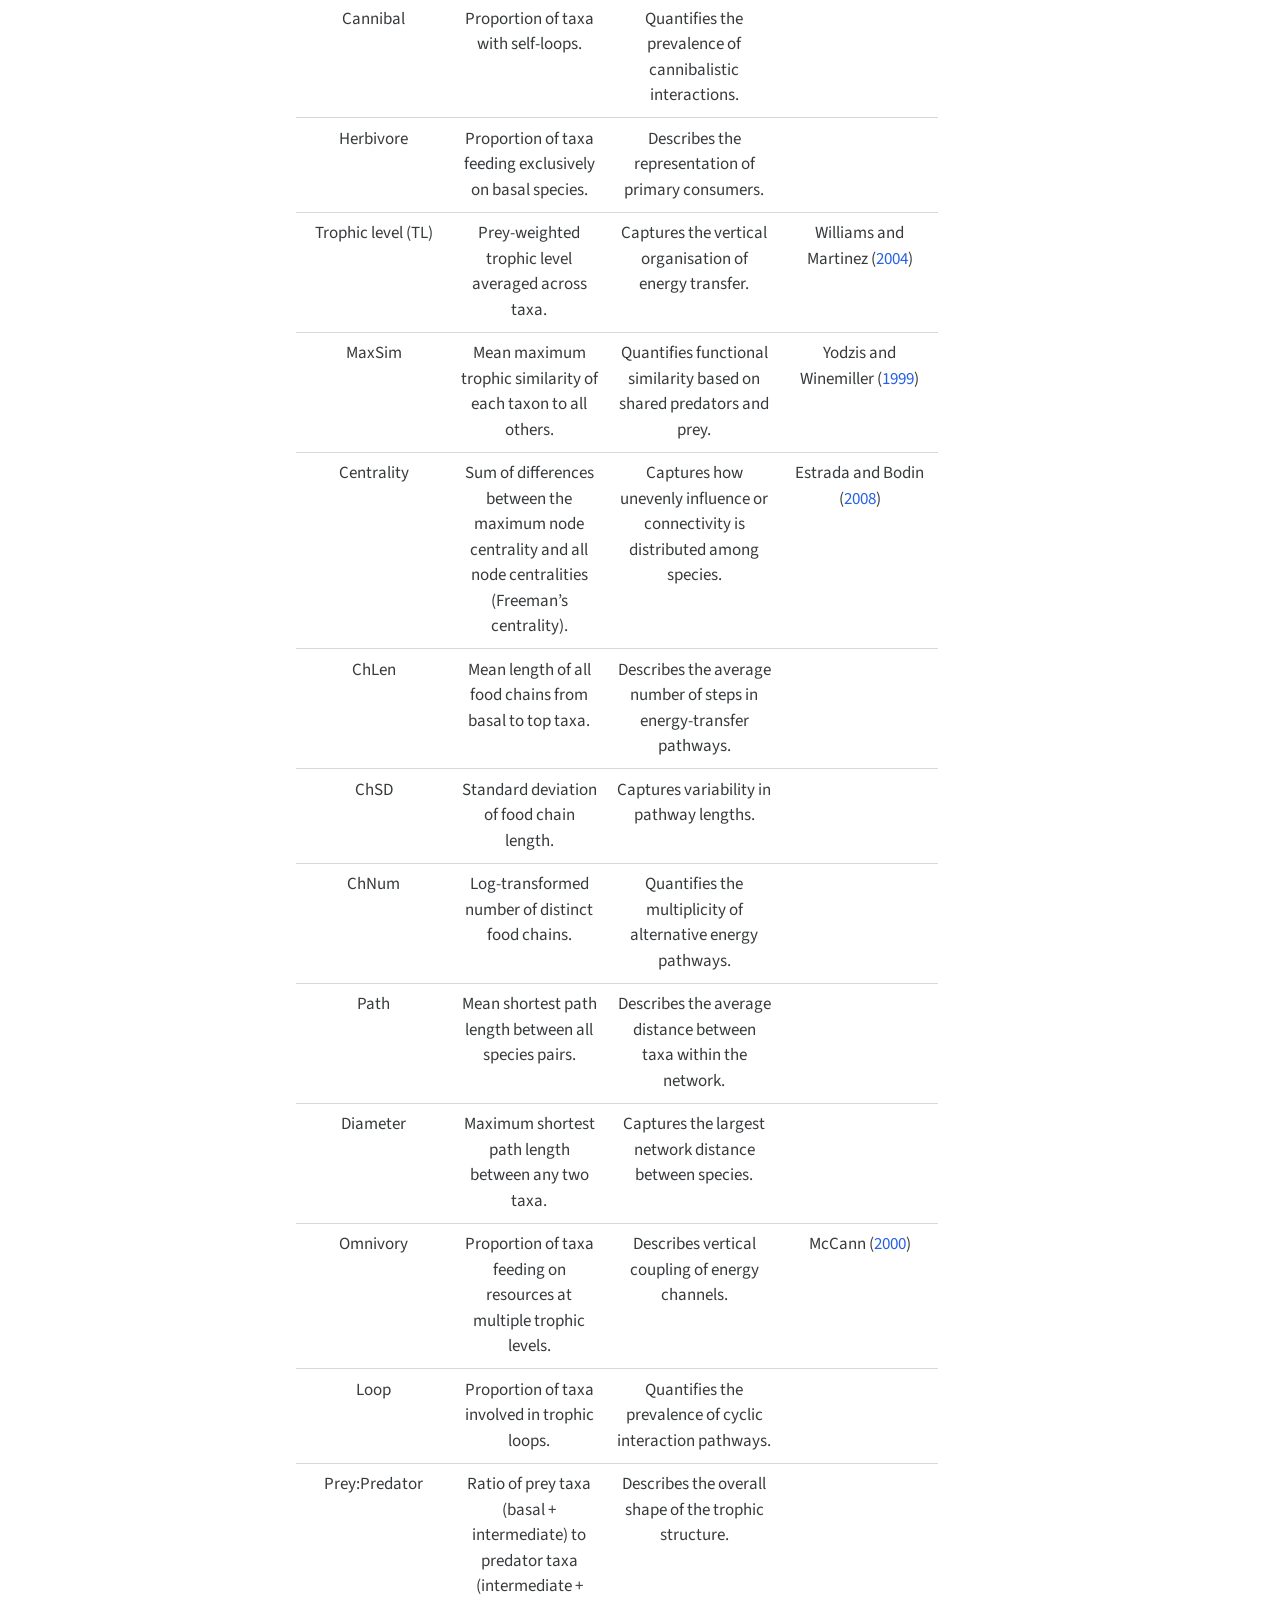
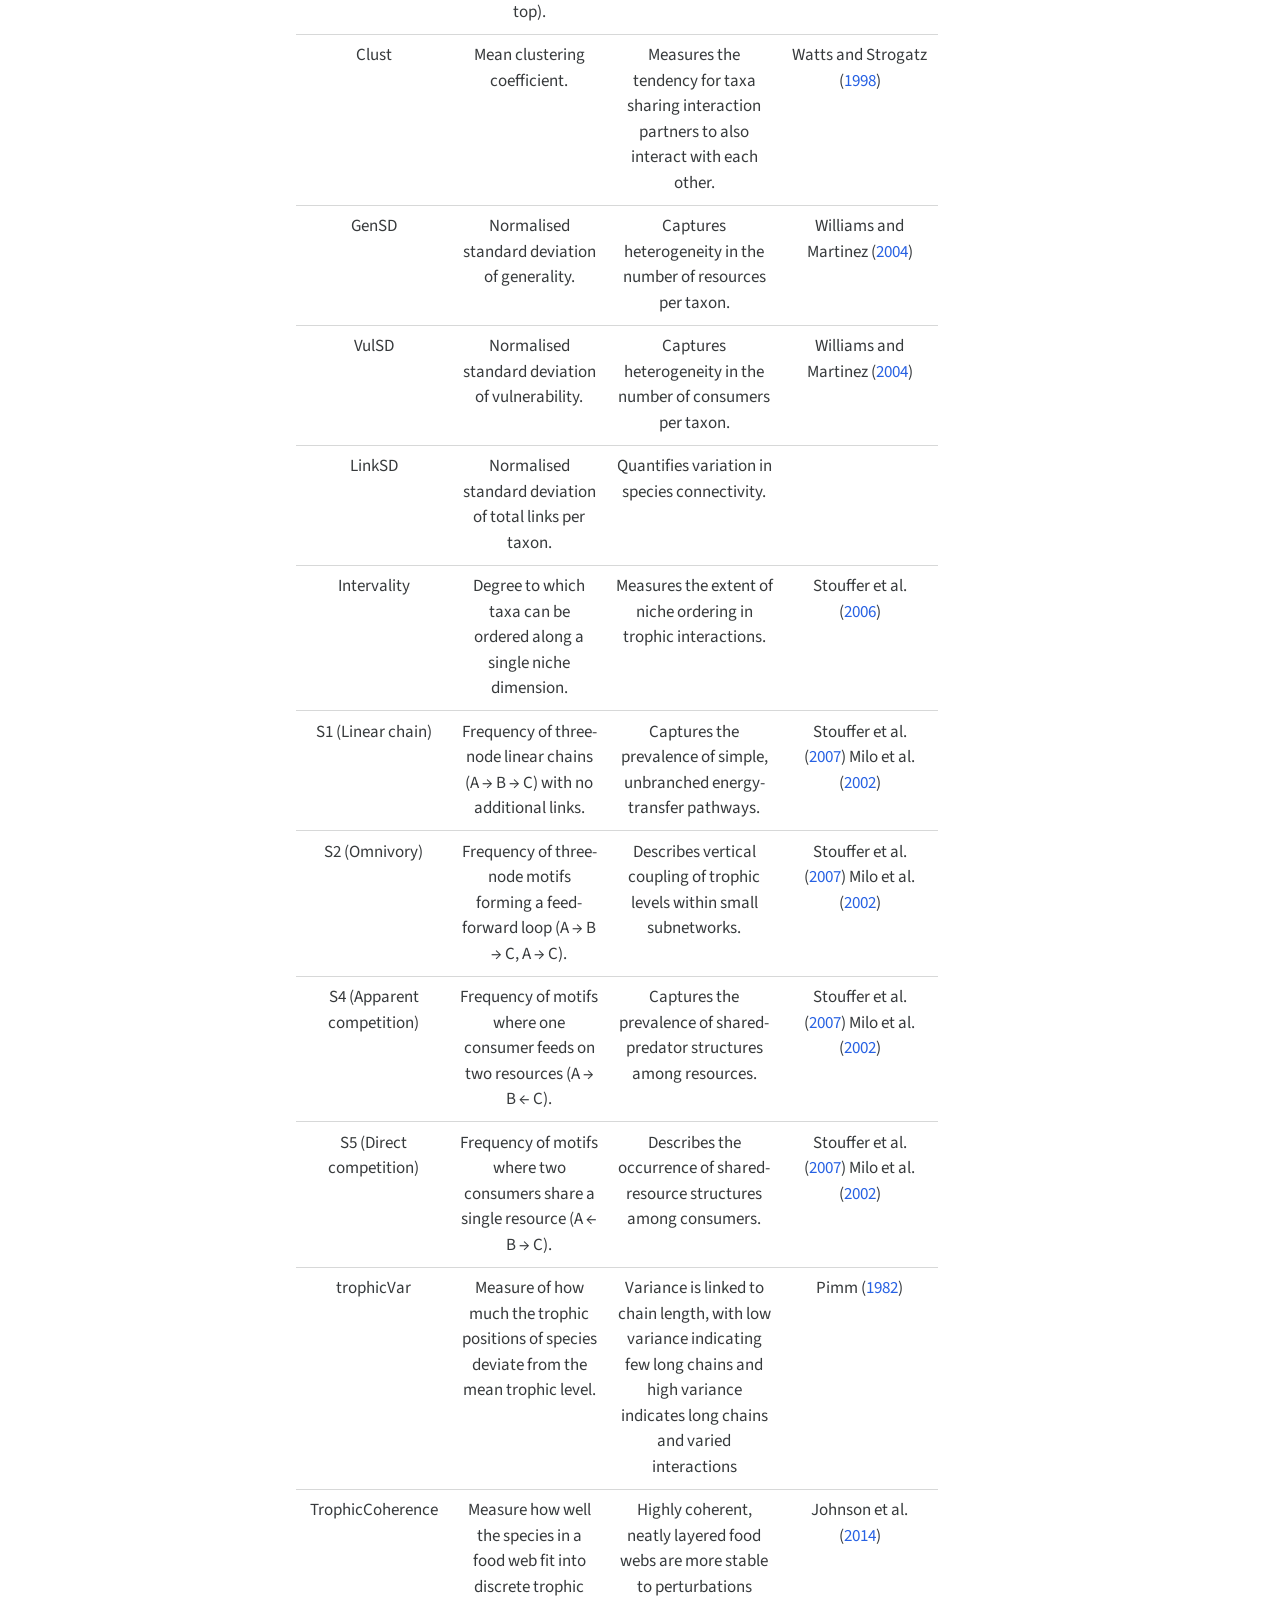
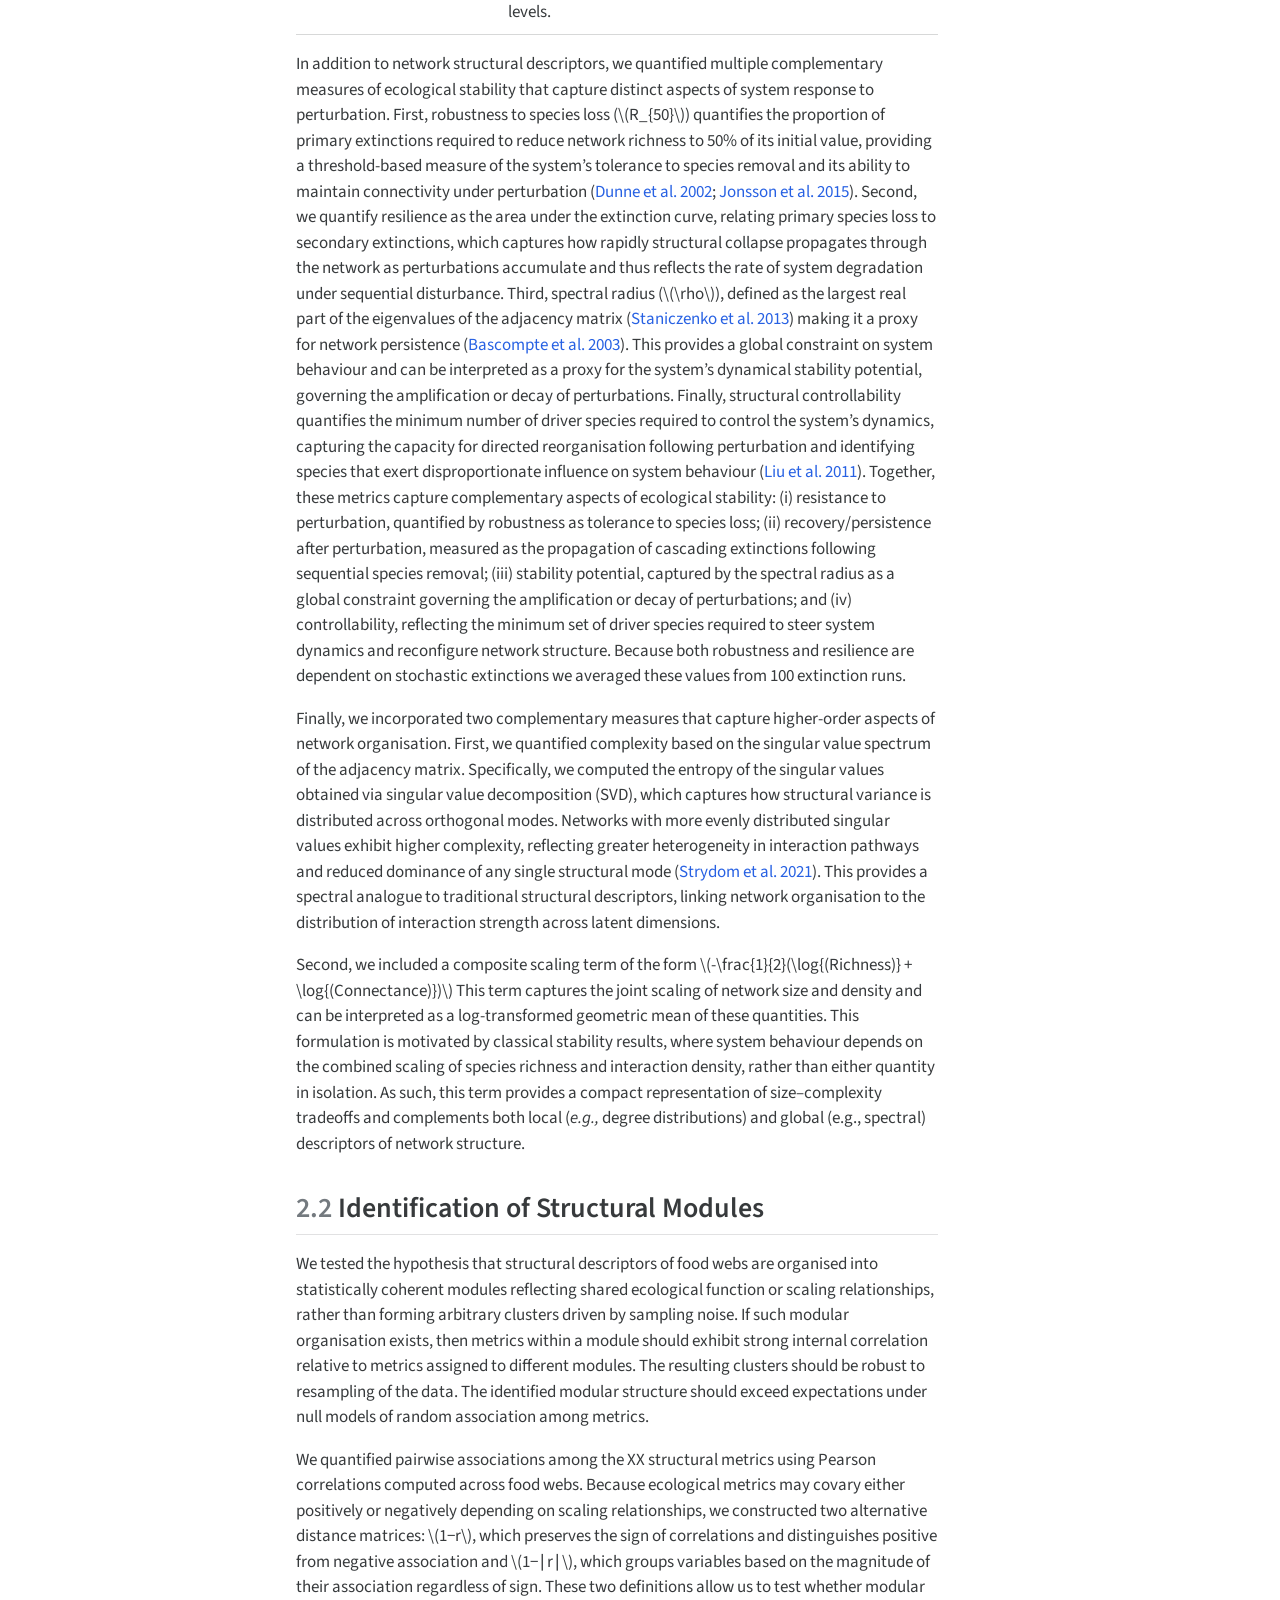
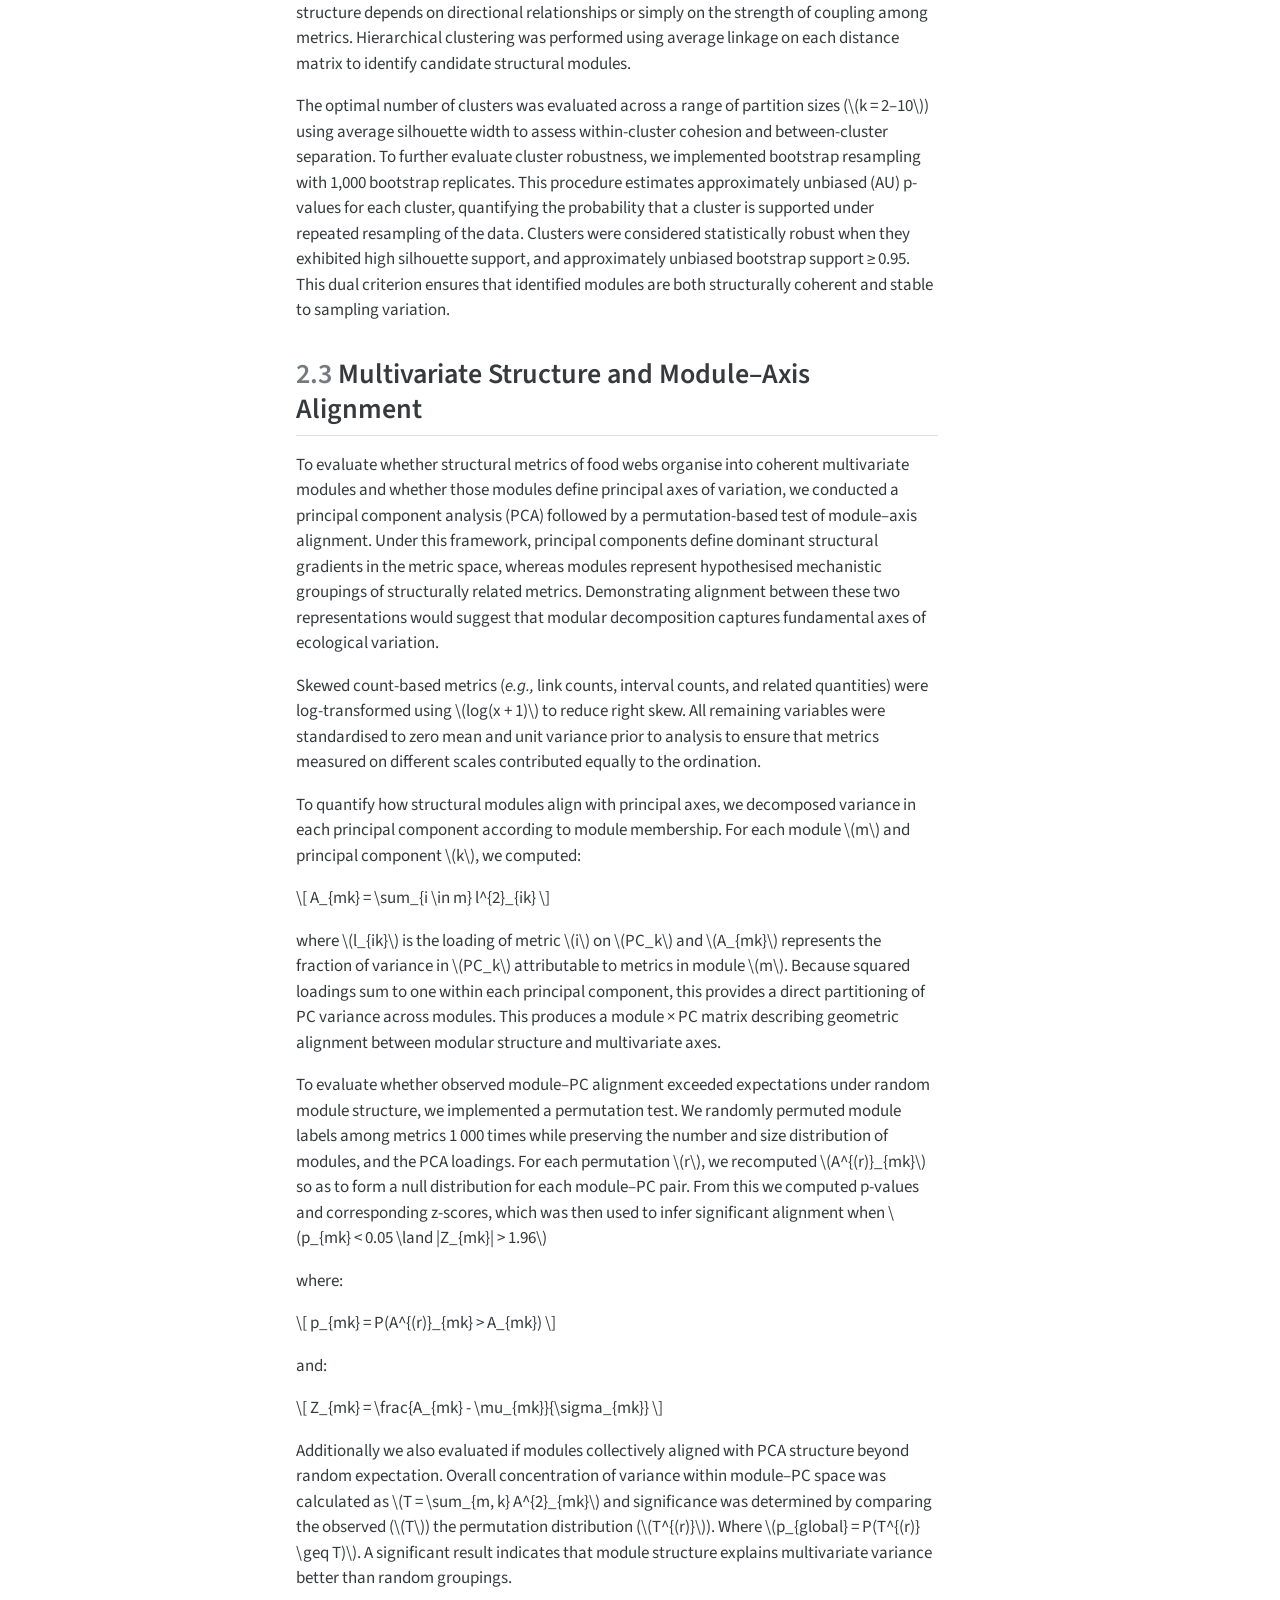
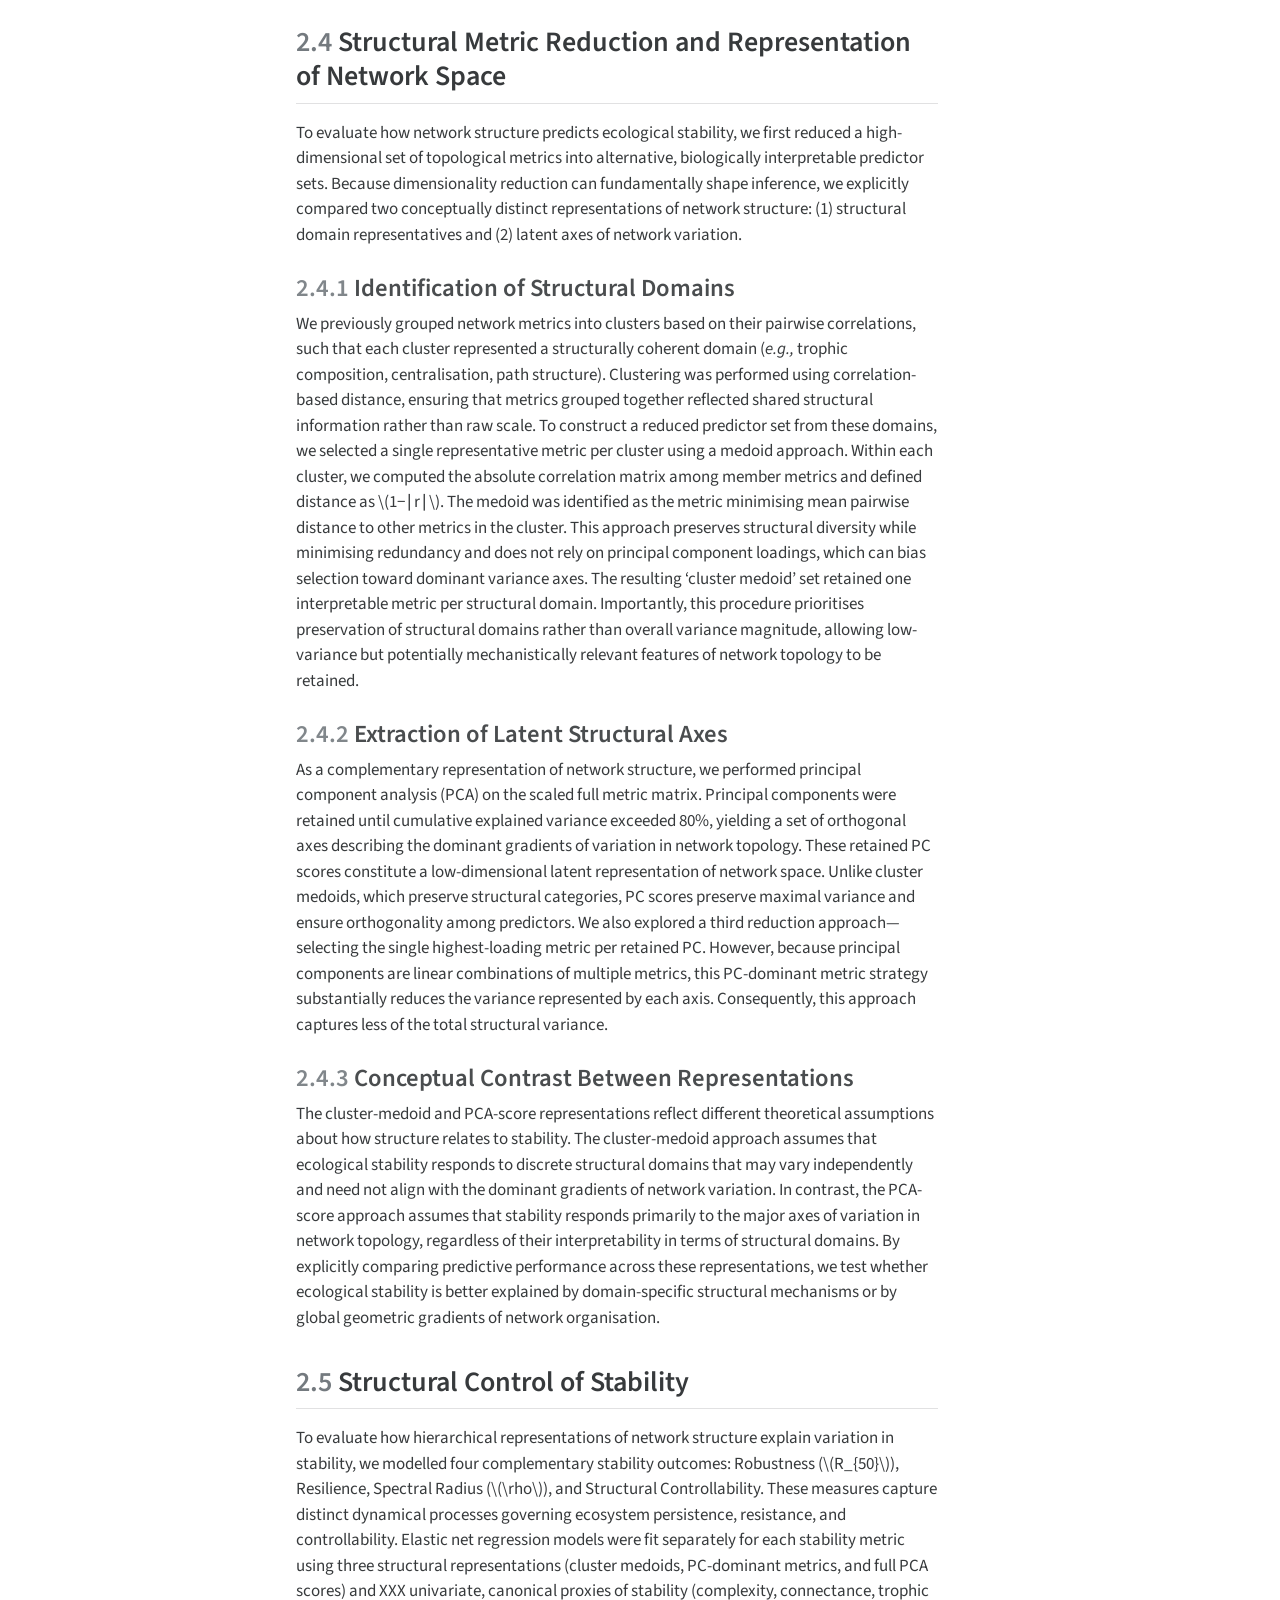
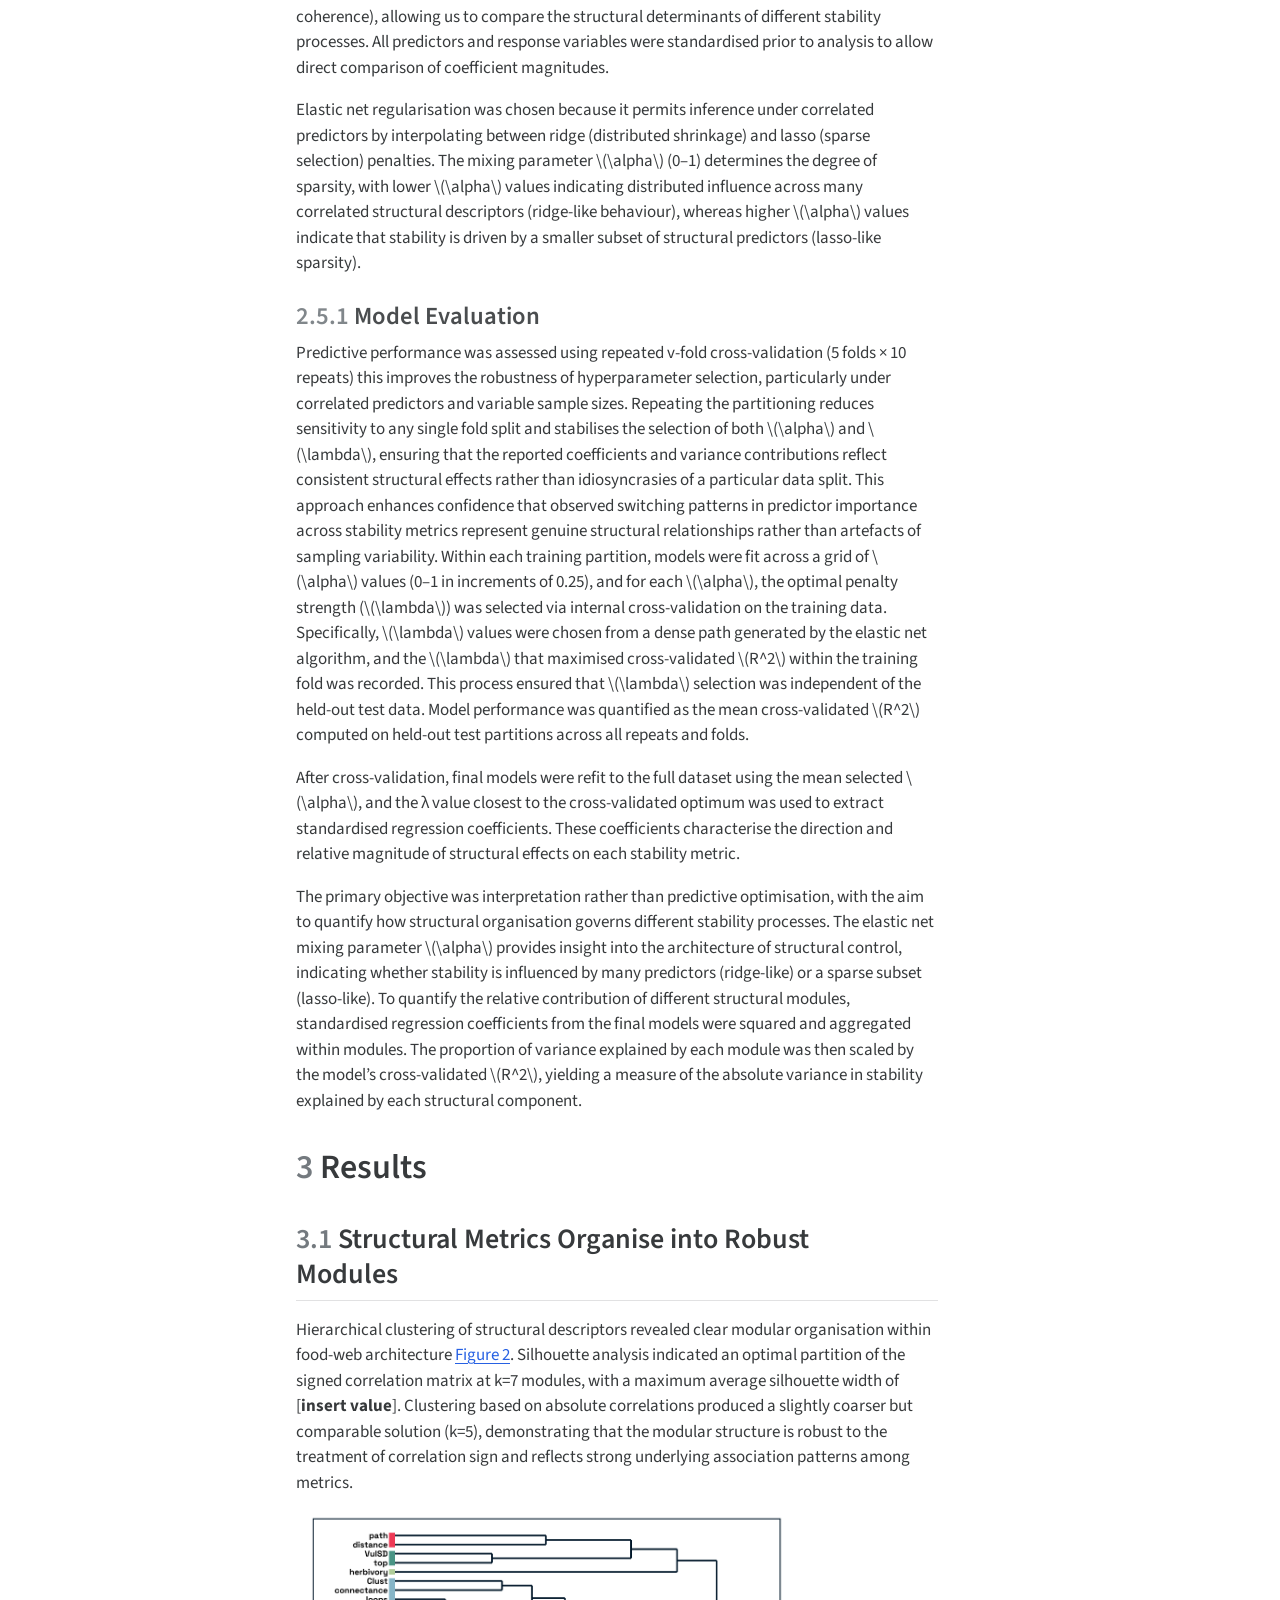
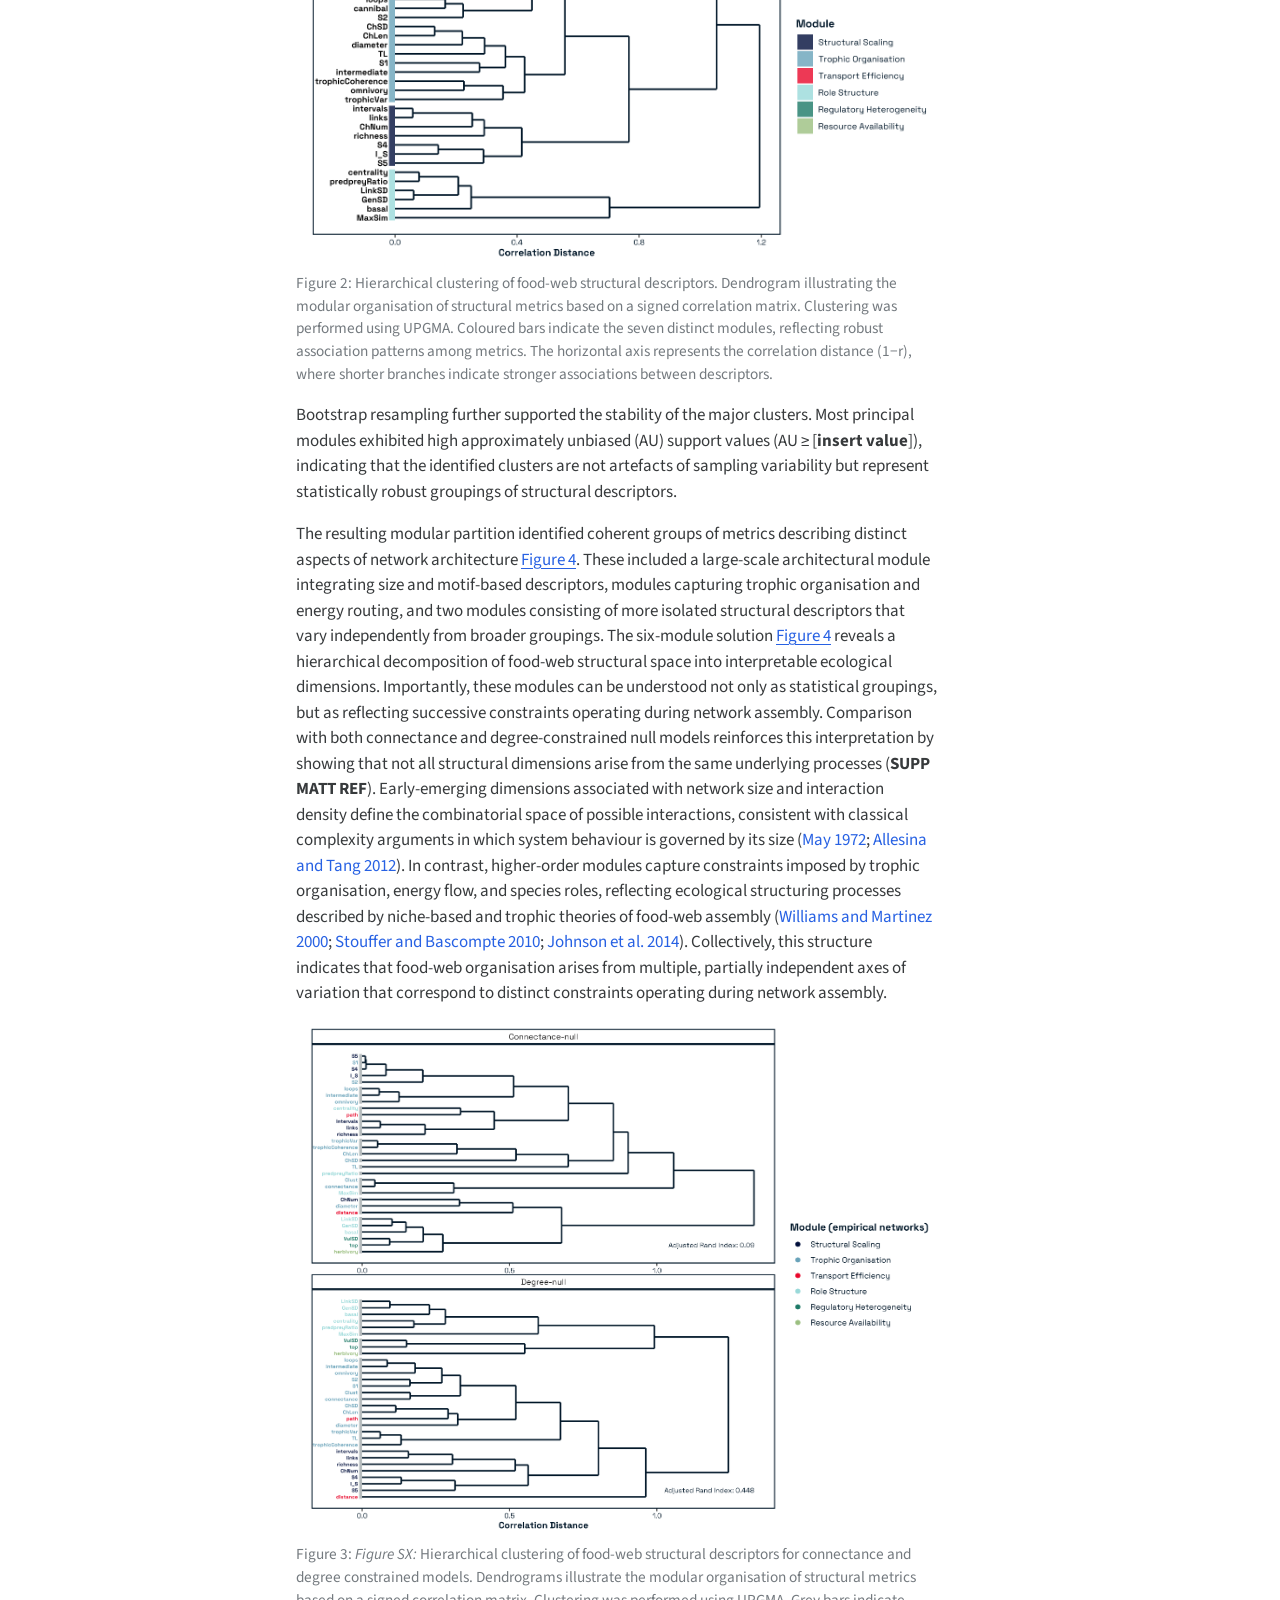
==== commit 92e04d70: "Built site for gh-pages" ====
--- a/index.html
+++ b/index.html
@@ -2,13 +2,13 @@
 <html xmlns="http://www.w3.org/1999/xhtml" lang="en" xml:lang="en"><head>
 
 <meta charset="utf-8">
-<meta name="generator" content="quarto-1.10.9">
+<meta name="generator" content="quarto-1.11.0">
 
 <meta name="viewport" content="width=device-width, initial-scale=1.0, user-scalable=yes">
 
 <meta name="author" content="Tanya Strydom">
 <meta name="author" content="Andrew P. Beckerman">
-<meta name="dcterms.date" content="2026-06-10">
+<meta name="dcterms.date" content="2026-07-27">
 <meta name="keywords" content="food web, structure, dimensionality reduction, stability, multidimensionality">
 
 <title>Ecological Network Structure is Multidimensional: Rethinking the Structure-Stability Debate</title>
@@ -16,10 +16,13 @@
 /* Default styles provided by pandoc.
 ** See https://pandoc.org/MANUAL.html#variables-for-html for config info.
 */
-code{white-space: pre-wrap;}
 span.smallcaps{font-variant: small-caps;}
-div.columns{display: flex; gap: min(4vw, 1.5em);}
-div.column{flex: auto; overflow-x: auto;}
+div.columns{display: flex; gap: 1.5em;}
+div.column{flex: auto;}
+@media screen {
+div.columns{gap: min(4vw, 1.5em);}
+div.column{overflow-x: auto;}
+}
 div.hanging-indent{margin-left: 1.5em; text-indent: -1.5em;}
 ul.task-list{list-style: none;}
 ul.task-list li input[type="checkbox"] {
@@ -56,10 +59,10 @@
 <script src="site_libs/quarto-html/tippy.umd.min.js"></script>
 <script src="site_libs/quarto-html/anchor.min.js"></script>
 <link href="site_libs/quarto-html/tippy.css" rel="stylesheet">
-<link href="site_libs/quarto-html/quarto-syntax-highlighting-5198e99e68e02f6ba92128fbf88417ab.css" rel="stylesheet" id="quarto-text-highlighting-styles">
+<link href="site_libs/quarto-html/quarto-syntax-highlighting-1f6b49074e5d0829091baadfd4d4b39d.css" rel="stylesheet" id="quarto-text-highlighting-styles">
 <script src="site_libs/bootstrap/bootstrap.min.js"></script>
 <link href="site_libs/bootstrap/bootstrap-icons.css" rel="stylesheet">
-<link href="site_libs/bootstrap/bootstrap-026b43eddac53d9c8001bc9214a409cd.min.css" rel="stylesheet" append-hash="true" id="quarto-bootstrap" data-mode="light">
+<link href="site_libs/bootstrap/bootstrap-7fca231f0f6bfd3bec1af756033c583c.min.css" rel="stylesheet" append-hash="true" id="quarto-bootstrap" data-mode="light">
 <script src="site_libs/quarto-contrib/glightbox/glightbox.min.js"></script>
 <link href="site_libs/quarto-contrib/glightbox/glightbox.min.css" rel="stylesheet">
 <link href="site_libs/quarto-contrib/glightbox/lightbox.css" rel="stylesheet">
@@ -71,7 +74,7 @@
 </script>
 
   <script src="https://cdnjs.cloudflare.com/polyfill/v3/polyfill.min.js?features=es6"></script>
-  <script defer="" src="https://cdn.jsdelivr.net/npm/mathjax@3/es5/tex-chtml-full.js" type="text/javascript"></script>
+  <script defer="" src="https://cdn.jsdelivr.net/npm/mathjax@4/tex-chtml.js" type="text/javascript"></script>
 
 <script type="text/javascript">
 const typesetMath = (el) => {
@@ -106,10 +109,10 @@
 <meta name="citation_keywords" content="food web,structure,dimensionality reduction,stability,multidimensionality">
 <meta name="citation_author" content="Tanya Strydom">
 <meta name="citation_author" content="Andrew P. Beckerman">
-<meta name="citation_publication_date" content="2026-06-10">
-<meta name="citation_cover_date" content="2026-06-10">
+<meta name="citation_publication_date" content="2026-07-27">
+<meta name="citation_cover_date" content="2026-07-27">
 <meta name="citation_year" content="2026">
-<meta name="citation_online_date" content="2026-06-10">
+<meta name="citation_online_date" content="2026-07-27">
 <meta name="citation_language" content="en">
 <meta name="citation_reference" content="citation_title=Error and attack tolerance of complex networks;,citation_abstract=Many complex systems display a surprising degree of tolerance against errors. For example, relatively simple organisms grow, persist and reproduce despite drastic pharmaceutical or environmental interventions, an error tolerance attributed to the robustness of the underlying metabolic network1. Complex communication networks2 display a surprising degree of robustness: although key components regularly malfunction, local failures rarely lead to the loss of the global information-carrying ability of the network. The stability of these and other complex systems is often attributed to the redundant wiring of the functional web defined by the systems’ components. Here we demonstrate that error tolerance is not shared by all redundant systems: it is displayed only by a class of inhomogeneously wired networks, called scale-free networks, which include the World-Wide Web3,4,5, the Internet6, social networks7 and cells8. We find that such networks display an unexpected degree of robustness, the ability of their nodes to communicate being unaffected even by unrealistically high failure rates. However, error tolerance comes at a high price in that these networks are extremely vulnerable to attacks (that is, to the selection and removal of a few nodes that play a vital role in maintaining the network’s connectivity). Such error tolerance and attack vulnerability are generic properties of communication networks.;,citation_author=Réka Albert;,citation_author=Hawoong Jeong;,citation_author=Albert-László Barabási;,citation_publication_date=2000-07;,citation_cover_date=2000-07;,citation_year=2000;,citation_fulltext_html_url=https://www.nature.com/articles/35019019;,citation_issue=6794;,citation_doi=10.1038/35019019;,citation_issn=1476-4687;,citation_volume=406;,citation_language=en-US;,citation_journal_title=Nature;,citation_publisher=Nature Publishing Group;">
 <meta name="citation_reference" content="citation_title=Stability criteria for complex ecosystems;,citation_abstract=Analysis of stability criteria for different types of complex ecological network shows key differences between predator–prey interactions, which are stabilizing, and competitive and mutualistic interactions, which are destabilizing.;,citation_author=Stefano Allesina;,citation_author=Si Tang;,citation_publication_date=2012-03;,citation_cover_date=2012-03;,citation_year=2012;,citation_fulltext_html_url=https://www.nature.com/articles/nature10832;,citation_issue=7388, 7388;,citation_doi=10.1038/nature10832;,citation_issn=1476-4687;,citation_volume=483;,citation_language=en-US;,citation_journal_title=Nature;,citation_publisher=Nature Publishing Group;">
@@ -216,7 +219,7 @@
           <div class="quarto-title-meta-heading">Affiliation</div>
           
                 <div class="quarto-title-meta-contents">
-            <p class="author">Tanya Strydom <a href="mailto:t.strydom@sheffield.ac.uk" class="quarto-title-author-email"><i class="bi bi-envelope"></i></a> <a href="https://orcid.org/0000-0001-6067-1349" class="quarto-title-author-orcid"> <img src="[data-uri]"></a></p>
+            <p class="author">Tanya Strydom <a href="mailto:t.strydom@sheffield.ac.uk" class="quarto-title-author-email"><i class="bi bi-envelope"></i></a> <a href="https://orcid.org/0000-0001-6067-1349" class="quarto-title-author-orcid" aria-label="ORCID profile for Tanya Strydom"> <img alt="" src="[data-uri]"></a></p>
           </div>
                 <div class="quarto-title-meta-contents">
                     <p class="affiliation">
@@ -224,7 +227,7 @@
                       </p>
                   </div>
                       <div class="quarto-title-meta-contents">
-            <p class="author">Andrew P. Beckerman <a href="https://orcid.org/0000-0002-4797-9143" class="quarto-title-author-orcid"> <img src="[data-uri]"></a></p>
+            <p class="author">Andrew P. Beckerman <a href="https://orcid.org/0000-0002-4797-9143" class="quarto-title-author-orcid" aria-label="ORCID profile for Andrew P. Beckerman"> <img alt="" src="[data-uri]"></a></p>
           </div>
                 <div class="quarto-title-meta-contents">
                     <p class="affiliation">
@@ -239,7 +242,7 @@
                 <div>
             <div class="quarto-title-meta-heading">Published</div>
             <div class="quarto-title-meta-contents">
-              <p class="date">June 10, 2026</p>
+              <p class="date">July 27, 2026</p>
             </div>
           </div>
           
--- a/site_libs/quarto-html/quarto-syntax-highlighting-1f6b49074e5d0829091baadfd4d4b39d.css
+++ b/site_libs/quarto-html/quarto-syntax-highlighting-1f6b49074e5d0829091baadfd4d4b39d.css
@@ -0,0 +1,236 @@
+/* quarto syntax highlight colors */
+:root {
+  --quarto-hl-ot-color: #003B4F;
+  --quarto-hl-at-color: #657422;
+  --quarto-hl-ss-color: #20794D;
+  --quarto-hl-an-color: #5E5E5E;
+  --quarto-hl-fu-color: #4758AB;
+  --quarto-hl-st-color: #20794D;
+  --quarto-hl-cf-color: #003B4F;
+  --quarto-hl-op-color: #5E5E5E;
+  --quarto-hl-er-color: #AD0000;
+  --quarto-hl-bn-color: #AD0000;
+  --quarto-hl-al-color: #AD0000;
+  --quarto-hl-va-color: #111111;
+  --quarto-hl-bu-color: inherit;
+  --quarto-hl-ex-color: inherit;
+  --quarto-hl-pp-color: #AD0000;
+  --quarto-hl-in-color: #5E5E5E;
+  --quarto-hl-vs-color: #20794D;
+  --quarto-hl-wa-color: #5E5E5E;
+  --quarto-hl-do-color: #5E5E5E;
+  --quarto-hl-im-color: #00769E;
+  --quarto-hl-ch-color: #20794D;
+  --quarto-hl-dt-color: #AD0000;
+  --quarto-hl-fl-color: #AD0000;
+  --quarto-hl-co-color: #5E5E5E;
+  --quarto-hl-cv-color: #5E5E5E;
+  --quarto-hl-cn-color: #8f5902;
+  --quarto-hl-sc-color: #5E5E5E;
+  --quarto-hl-dv-color: #AD0000;
+  --quarto-hl-kw-color: #003B4F;
+}
+
+/* other quarto variables */
+:root {
+  --quarto-font-monospace: SFMono-Regular, Menlo, Monaco, Consolas, "Liberation Mono", "Courier New", monospace;
+}
+
+/* syntax highlight based on Pandoc's rules */
+pre > code.sourceCode > span {
+  color: #003B4F;
+}
+
+code.sourceCode > span {
+  color: #003B4F;
+}
+
+div.sourceCode,
+div.sourceCode pre.sourceCode {
+  color: #003B4F;
+}
+
+/* Normal */
+code span {
+  color: #003B4F;
+}
+
+/* Alert */
+code span.al {
+  color: #AD0000;
+  font-style: inherit;
+}
+
+/* Annotation */
+code span.an {
+  color: #5E5E5E;
+  font-style: inherit;
+}
+
+/* Attribute */
+code span.at {
+  color: #657422;
+  font-style: inherit;
+}
+
+/* BaseN */
+code span.bn {
+  color: #AD0000;
+  font-style: inherit;
+}
+
+/* BuiltIn */
+code span.bu {
+  font-style: inherit;
+}
+
+/* ControlFlow */
+code span.cf {
+  color: #003B4F;
+  font-weight: bold;
+  font-style: inherit;
+}
+
+/* Char */
+code span.ch {
+  color: #20794D;
+  font-style: inherit;
+}
+
+/* Constant */
+code span.cn {
+  color: #8f5902;
+  font-style: inherit;
+}
+
+/* Comment */
+code span.co {
+  color: #5E5E5E;
+  font-style: inherit;
+}
+
+/* CommentVar */
+code span.cv {
+  color: #5E5E5E;
+  font-style: italic;
+}
+
+/* Documentation */
+code span.do {
+  color: #5E5E5E;
+  font-style: italic;
+}
+
+/* DataType */
+code span.dt {
+  color: #AD0000;
+  font-style: inherit;
+}
+
+/* DecVal */
+code span.dv {
+  color: #AD0000;
+  font-style: inherit;
+}
+
+/* Error */
+code span.er {
+  color: #AD0000;
+  font-style: inherit;
+}
+
+/* Extension */
+code span.ex {
+  font-style: inherit;
+}
+
+/* Float */
+code span.fl {
+  color: #AD0000;
+  font-style: inherit;
+}
+
+/* Function */
+code span.fu {
+  color: #4758AB;
+  font-style: inherit;
+}
+
+/* Import */
+code span.im {
+  color: #00769E;
+  font-style: inherit;
+}
+
+/* Information */
+code span.in {
+  color: #5E5E5E;
+  font-style: inherit;
+}
+
+/* Keyword */
+code span.kw {
+  color: #003B4F;
+  font-weight: bold;
+  font-style: inherit;
+}
+
+/* Operator */
+code span.op {
+  color: #5E5E5E;
+  font-style: inherit;
+}
+
+/* Other */
+code span.ot {
+  color: #003B4F;
+  font-style: inherit;
+}
+
+/* Preprocessor */
+code span.pp {
+  color: #AD0000;
+  font-style: inherit;
+}
+
+/* SpecialChar */
+code span.sc {
+  color: #5E5E5E;
+  font-style: inherit;
+}
+
+/* SpecialString */
+code span.ss {
+  color: #20794D;
+  font-style: inherit;
+}
+
+/* String */
+code span.st {
+  color: #20794D;
+  font-style: inherit;
+}
+
+/* Variable */
+code span.va {
+  color: #111111;
+  font-style: inherit;
+}
+
+/* VerbatimString */
+code span.vs {
+  color: #20794D;
+  font-style: inherit;
+}
+
+/* Warning */
+code span.wa {
+  color: #5E5E5E;
+  font-style: italic;
+}
+
+.prevent-inlining {
+  content: "</";
+}
+
+/*# sourceMappingURL=ea7038ca0caec882d089521986e97146.css.map */
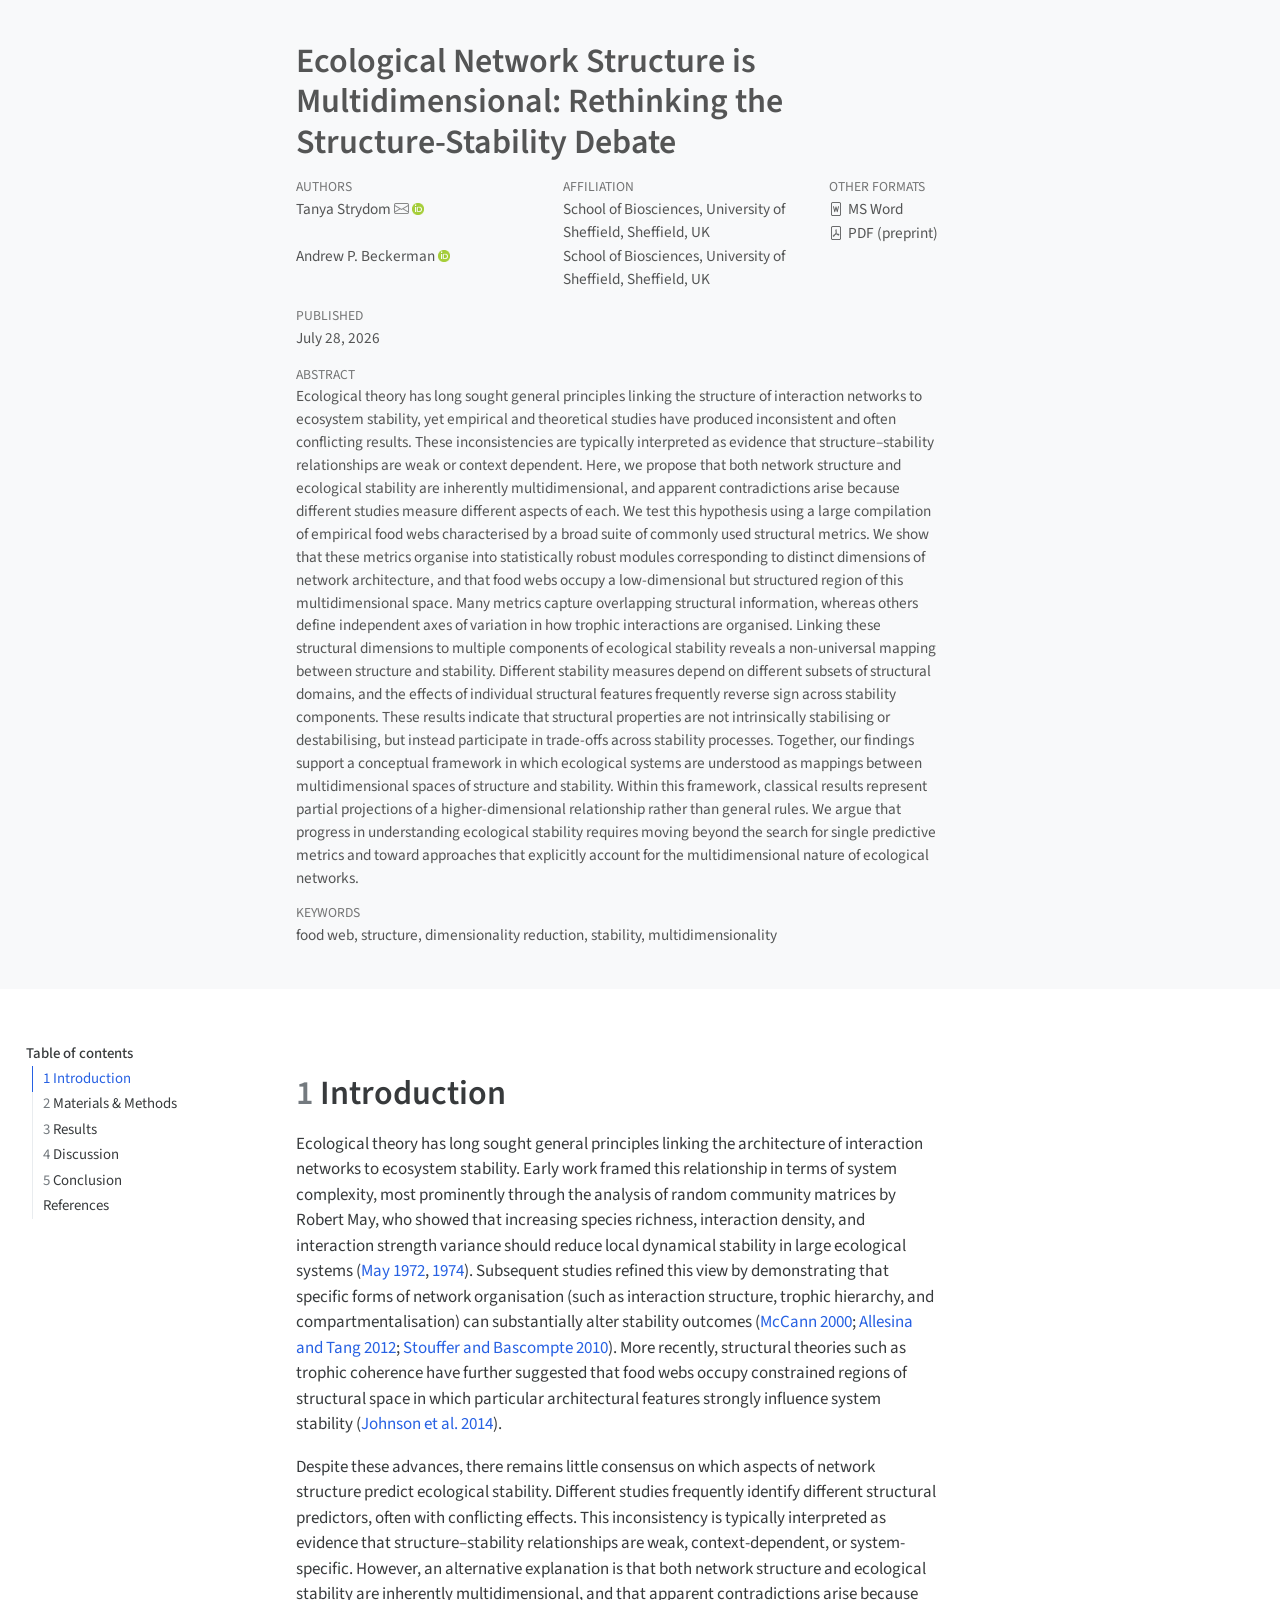
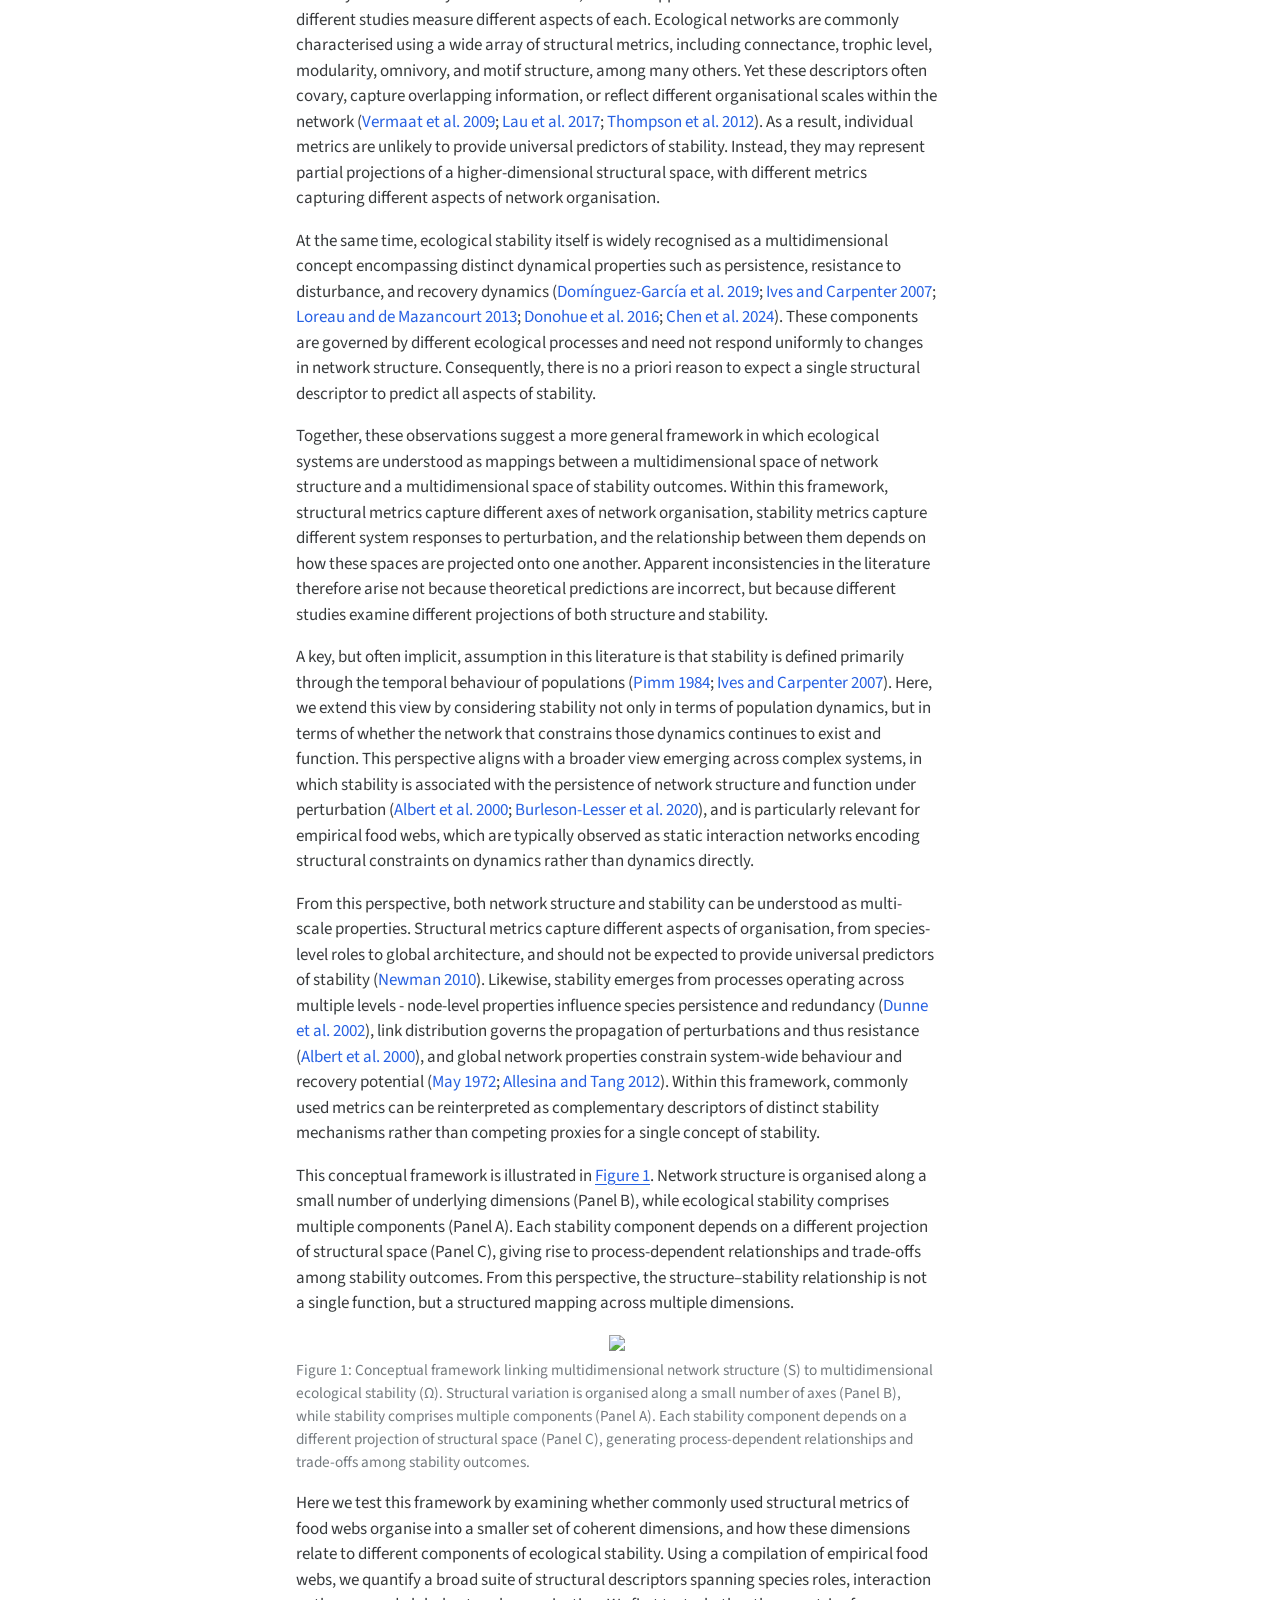
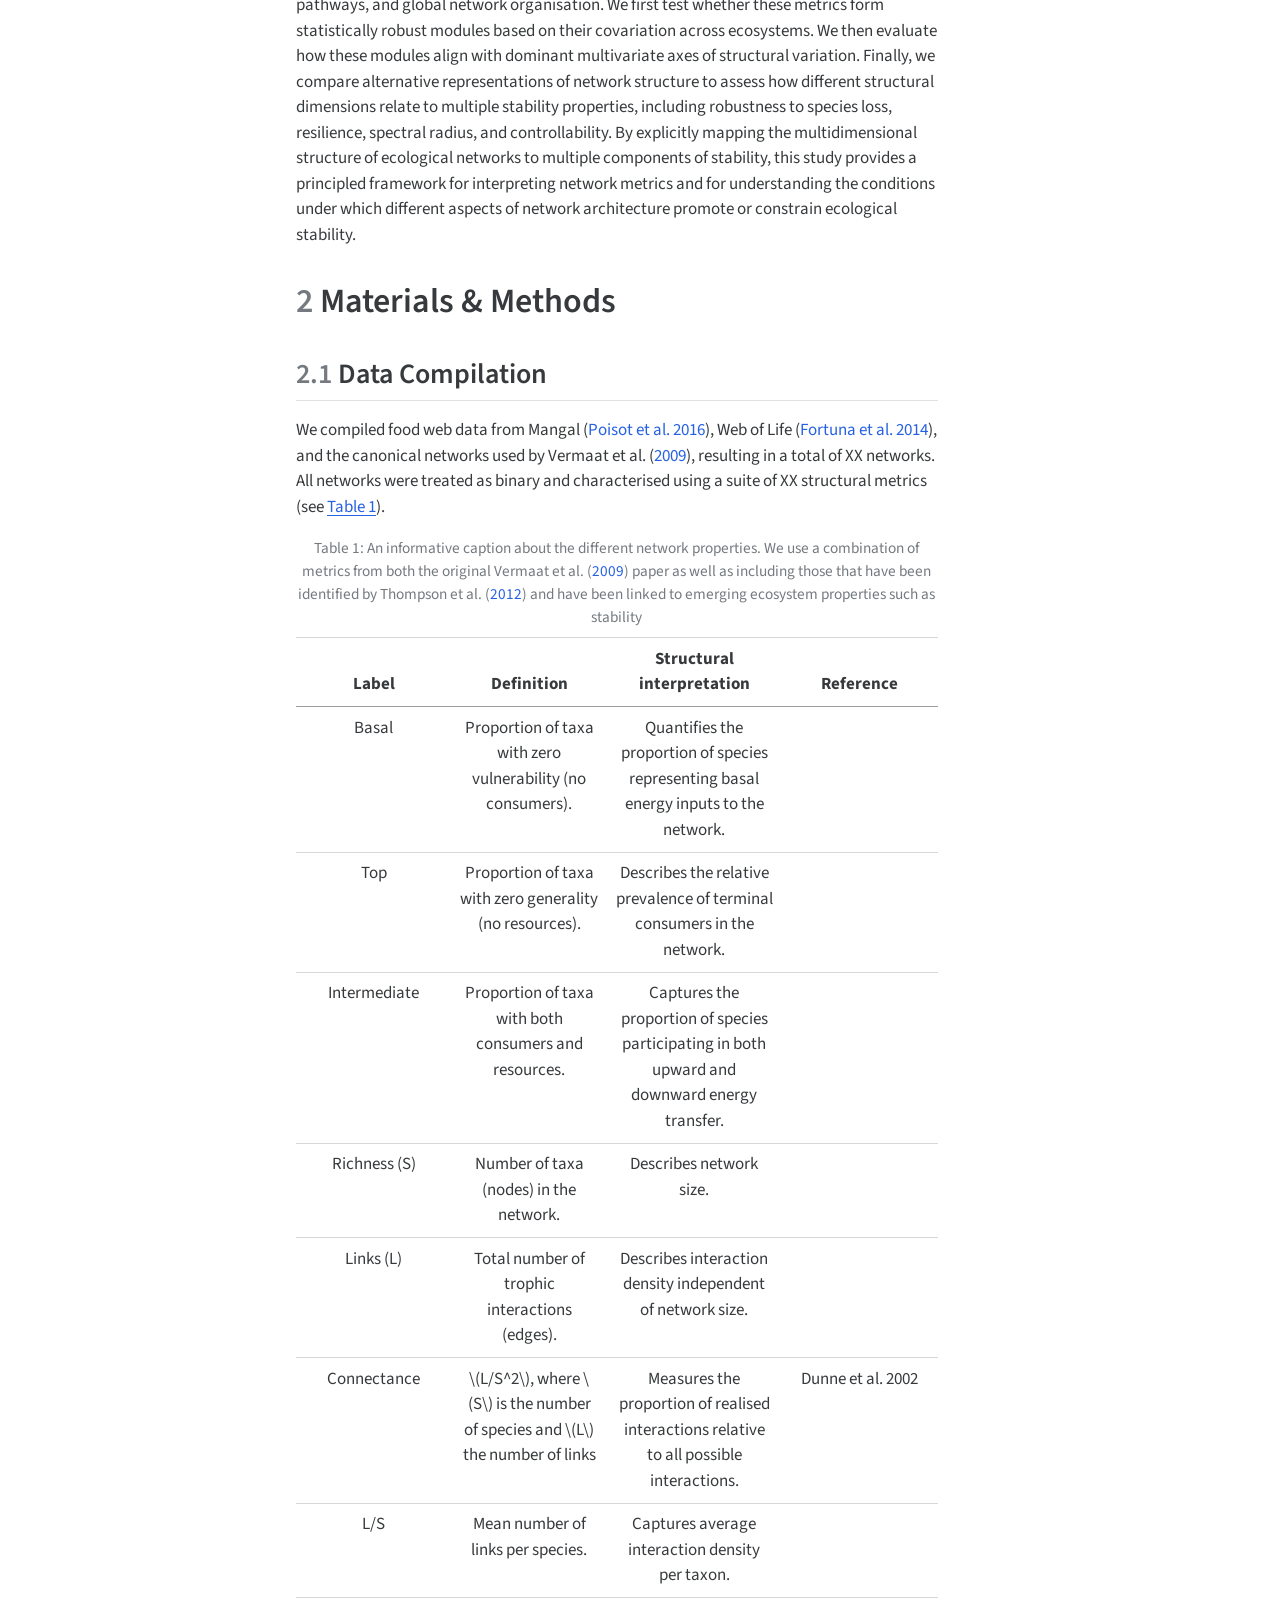
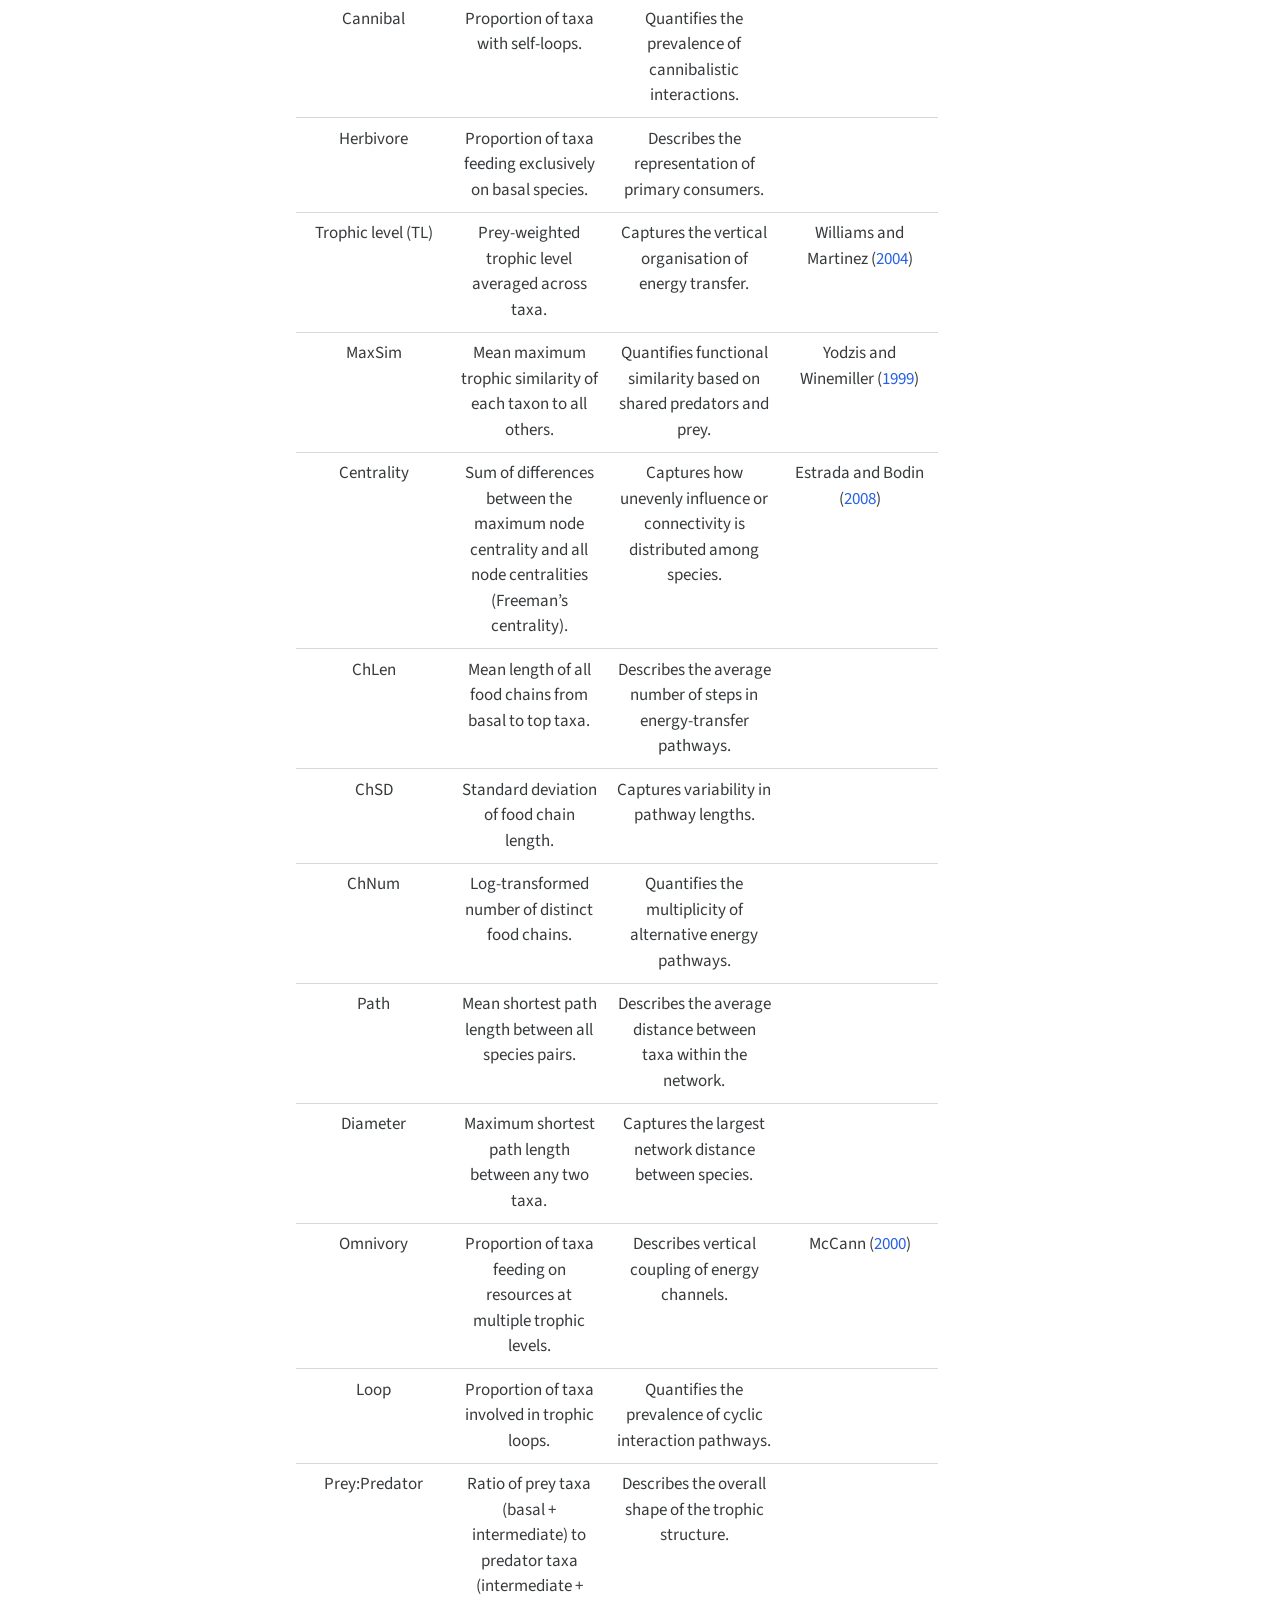
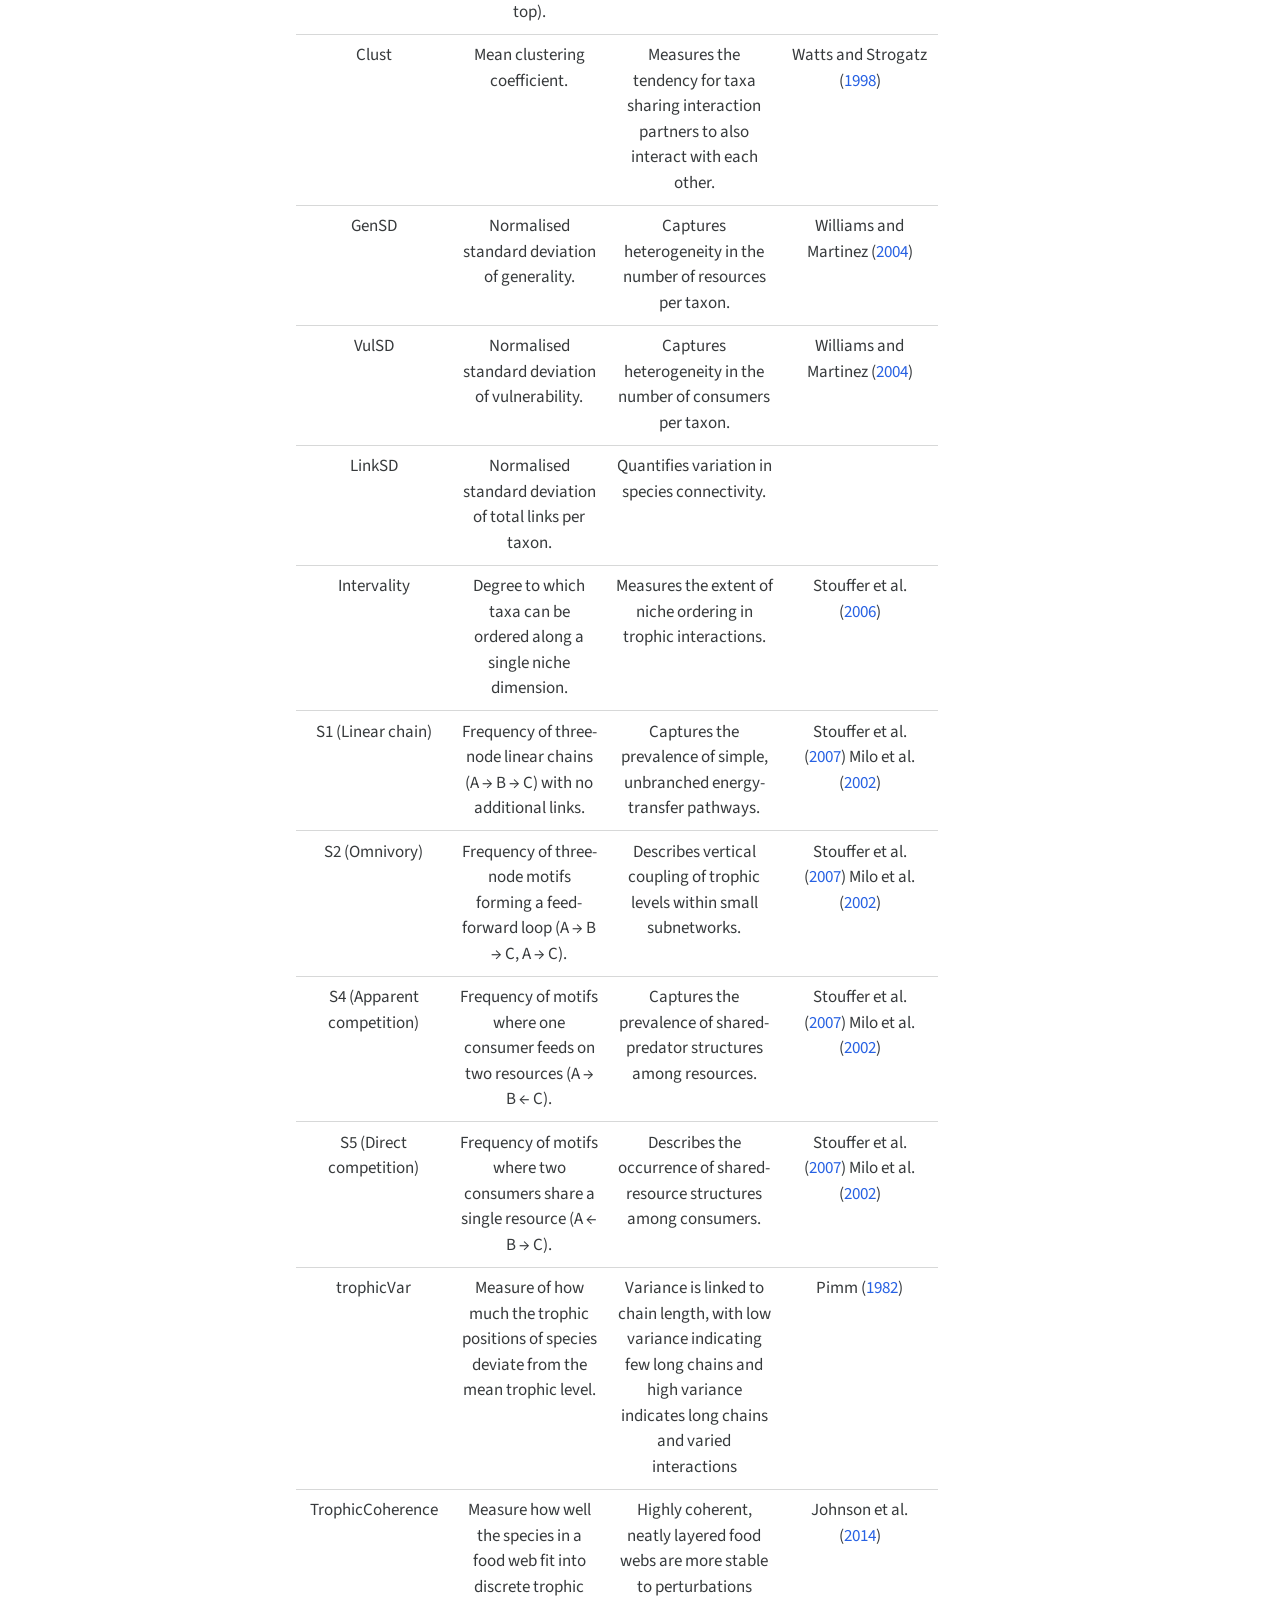
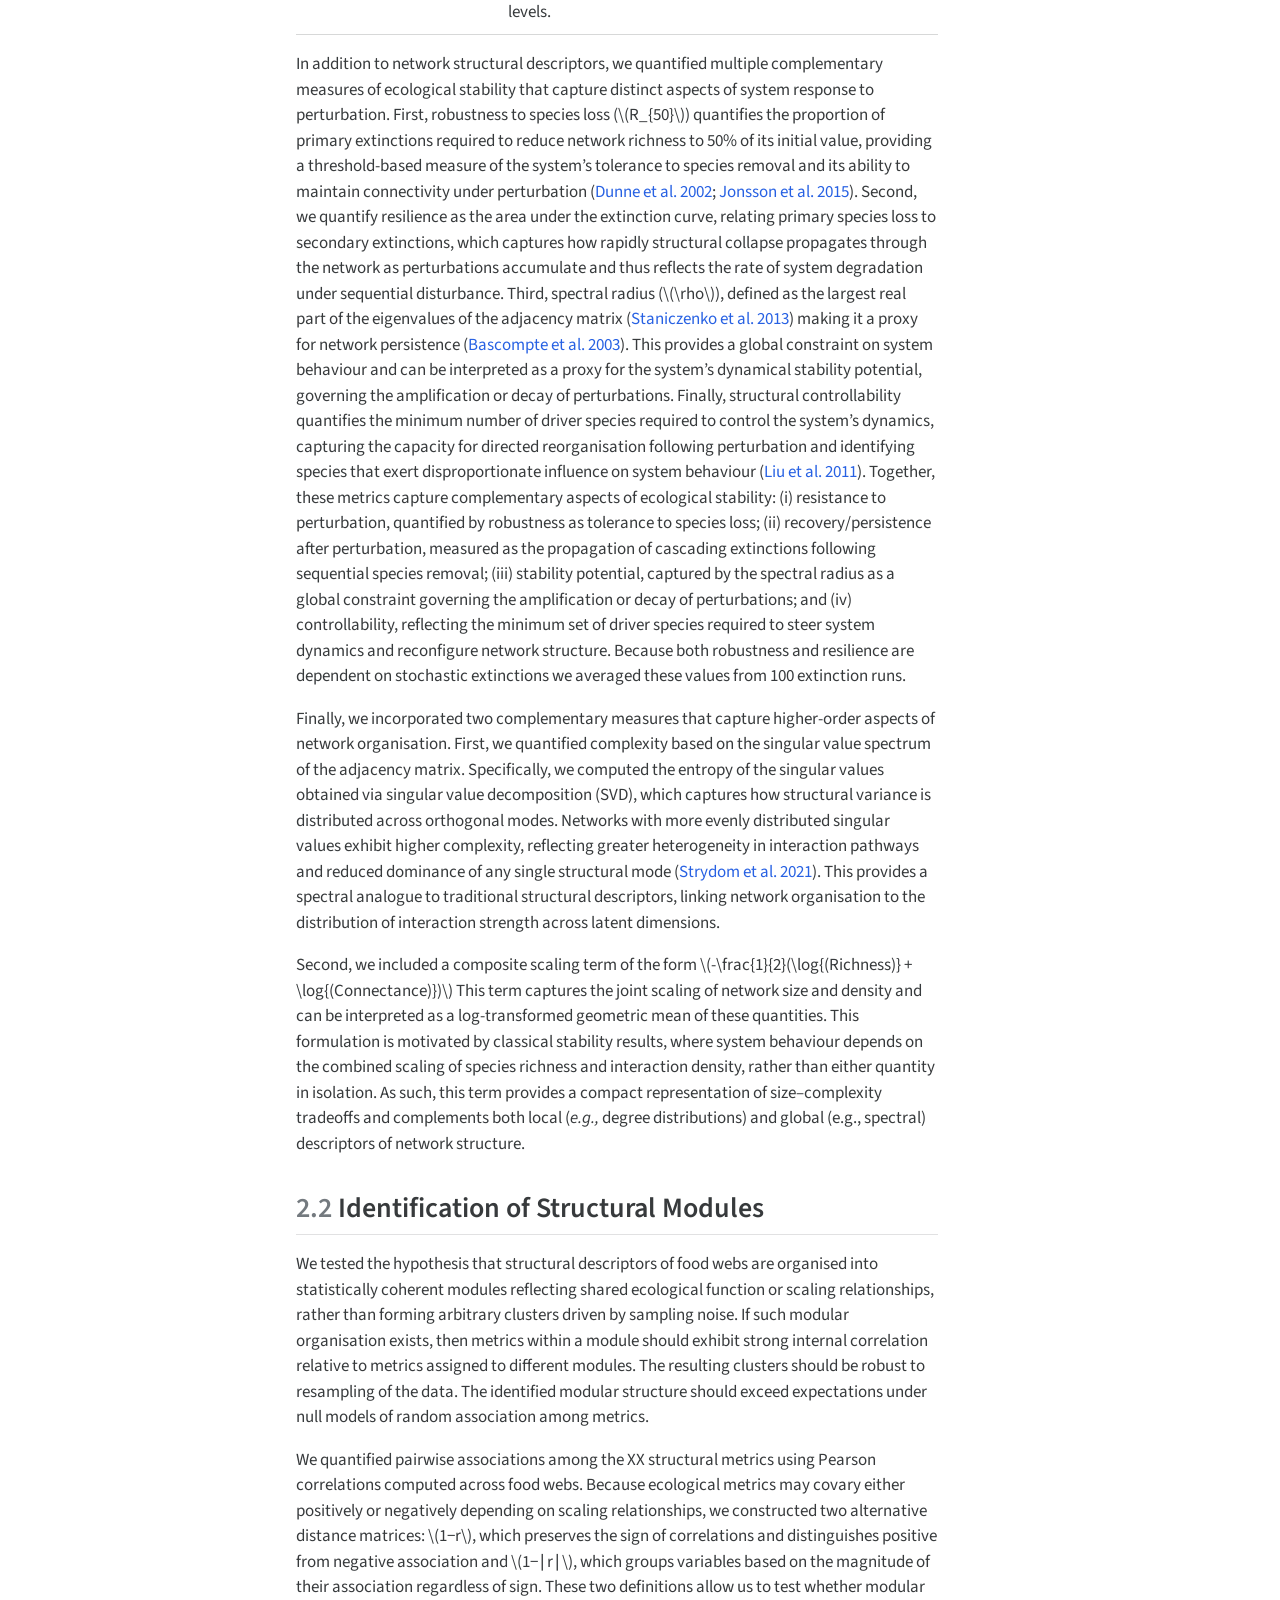
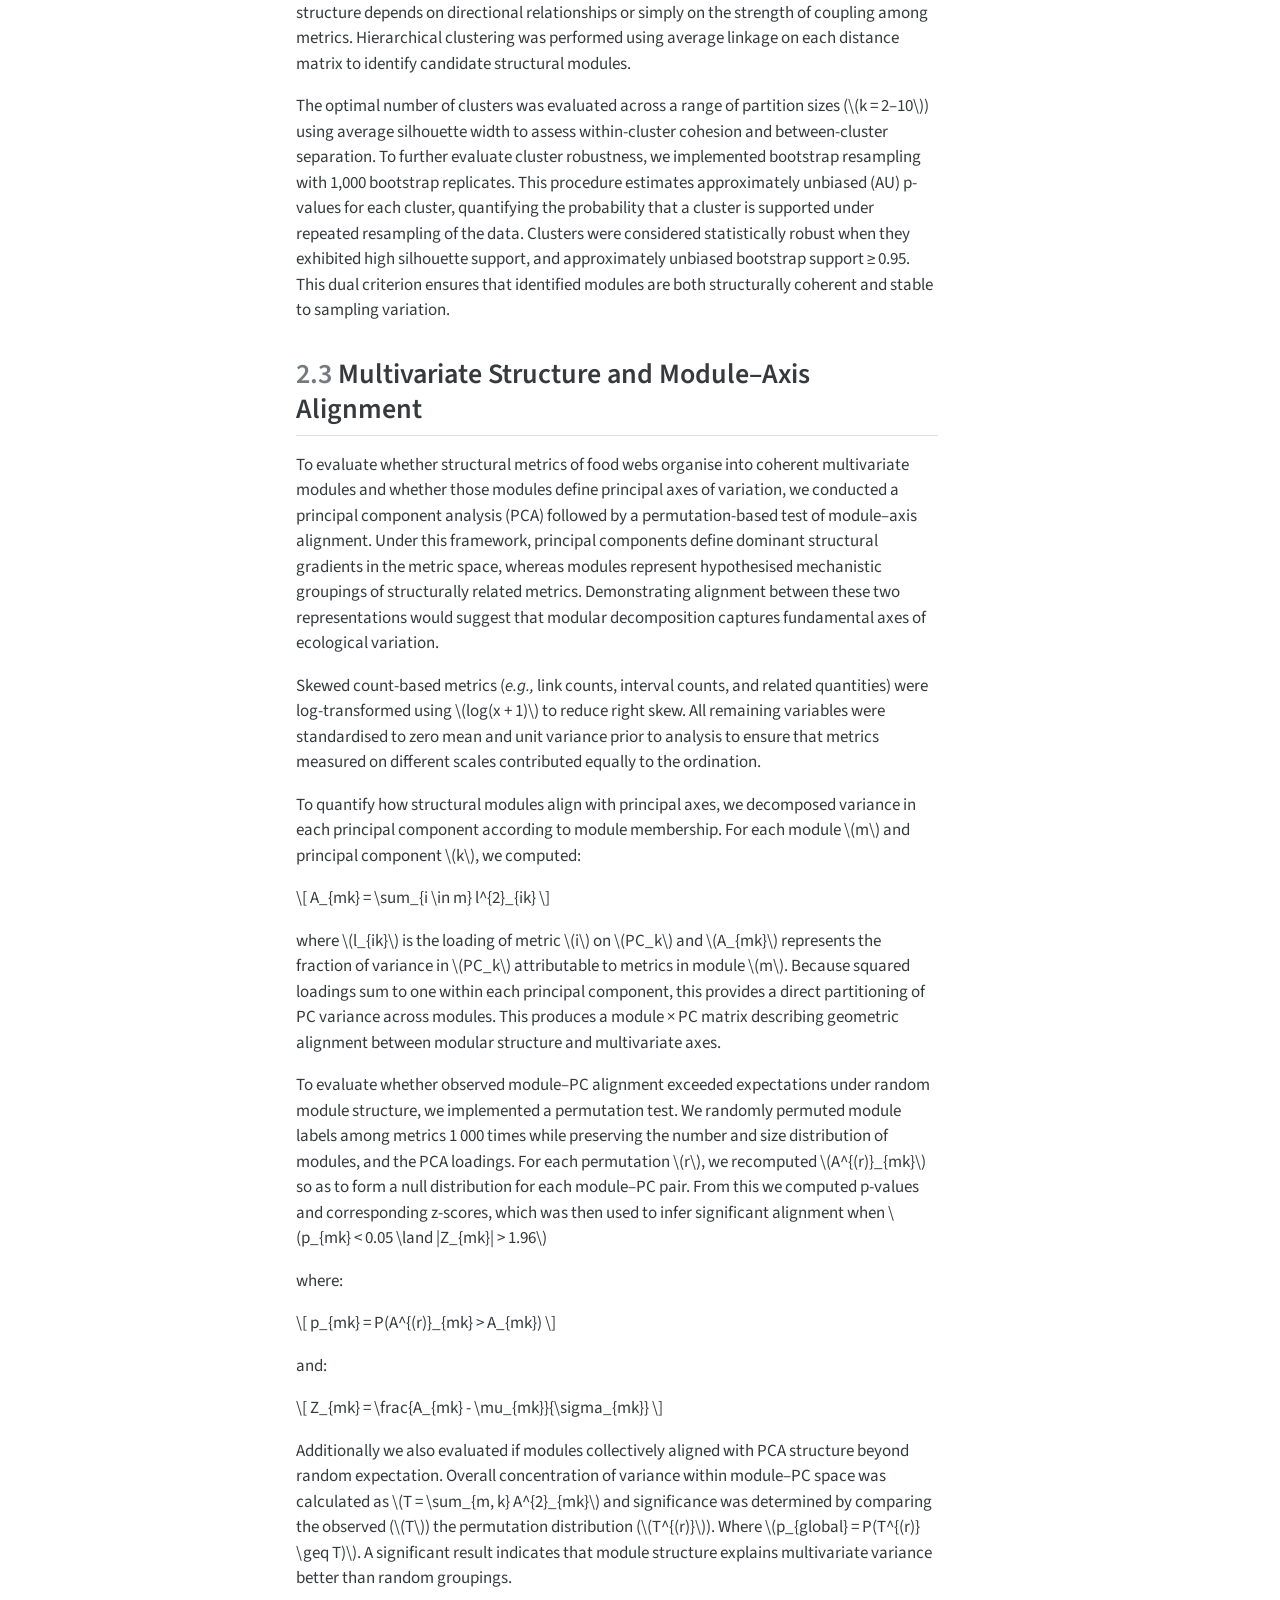
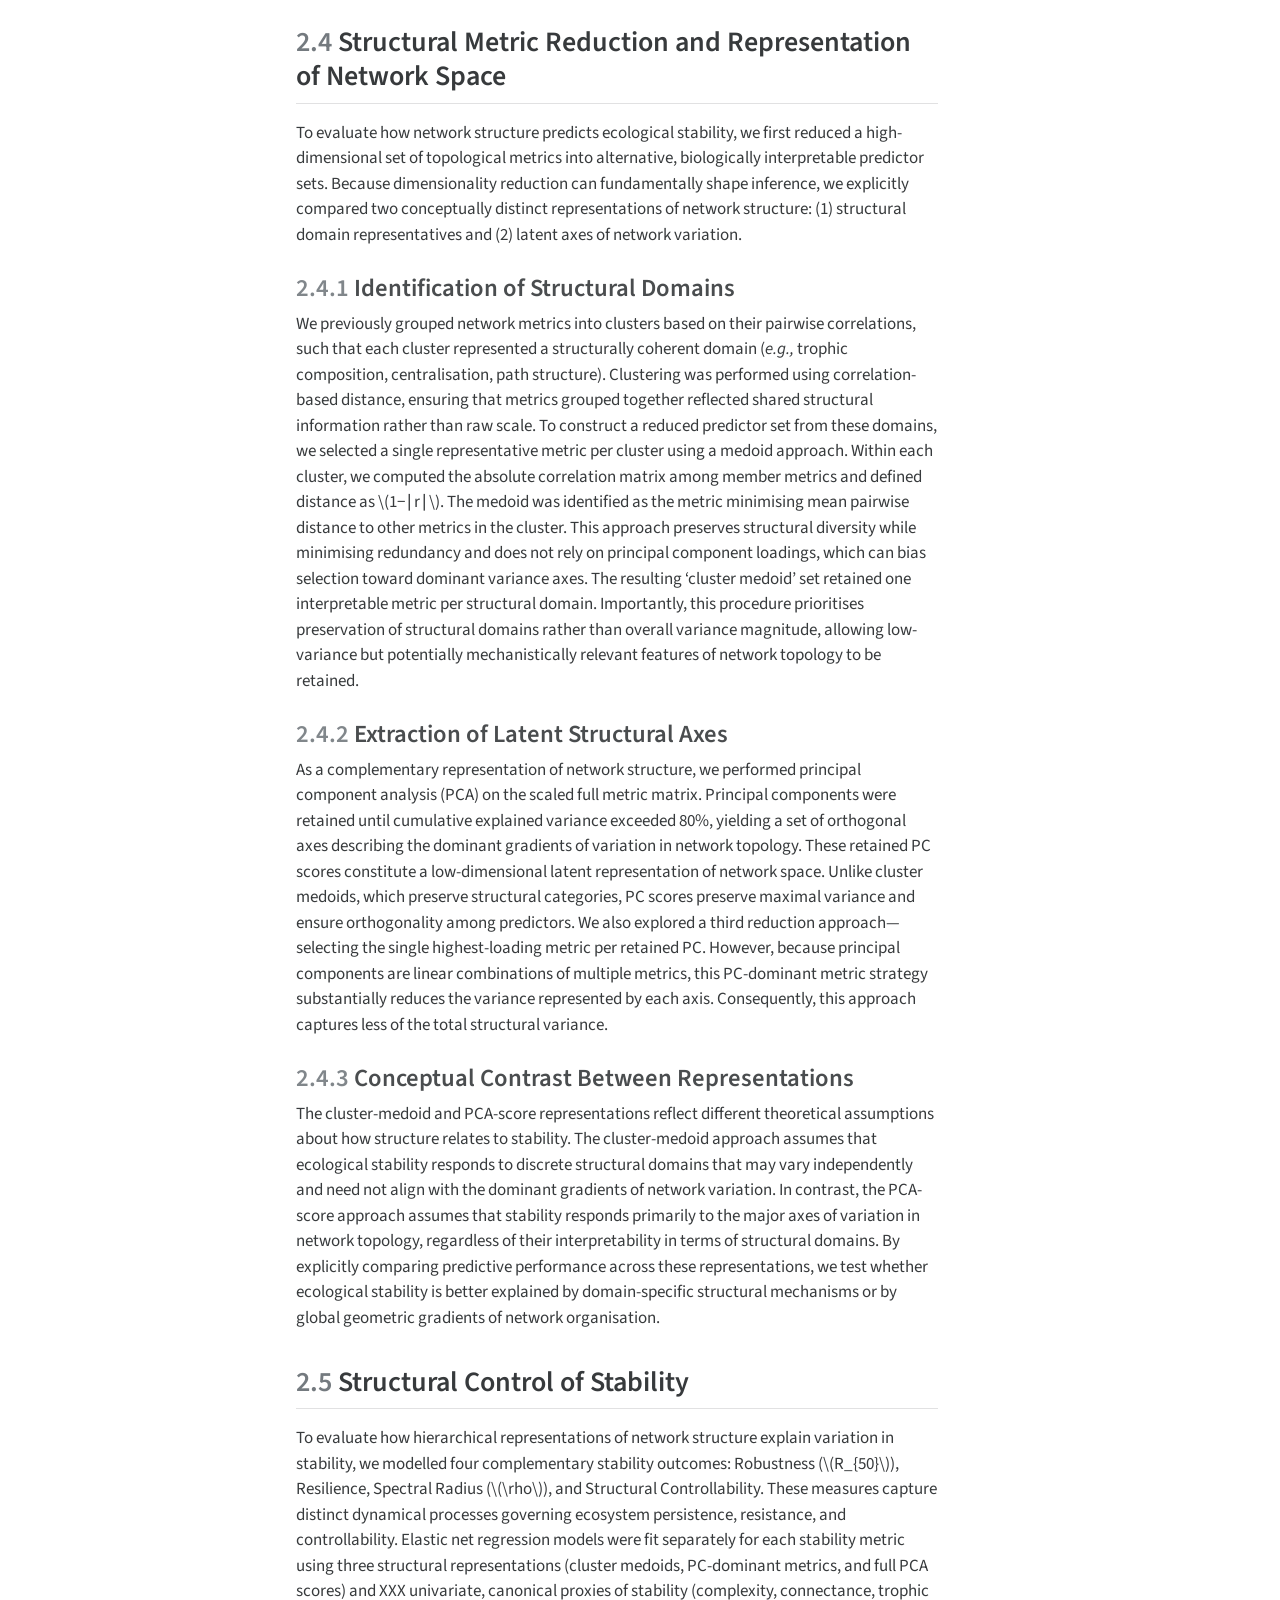
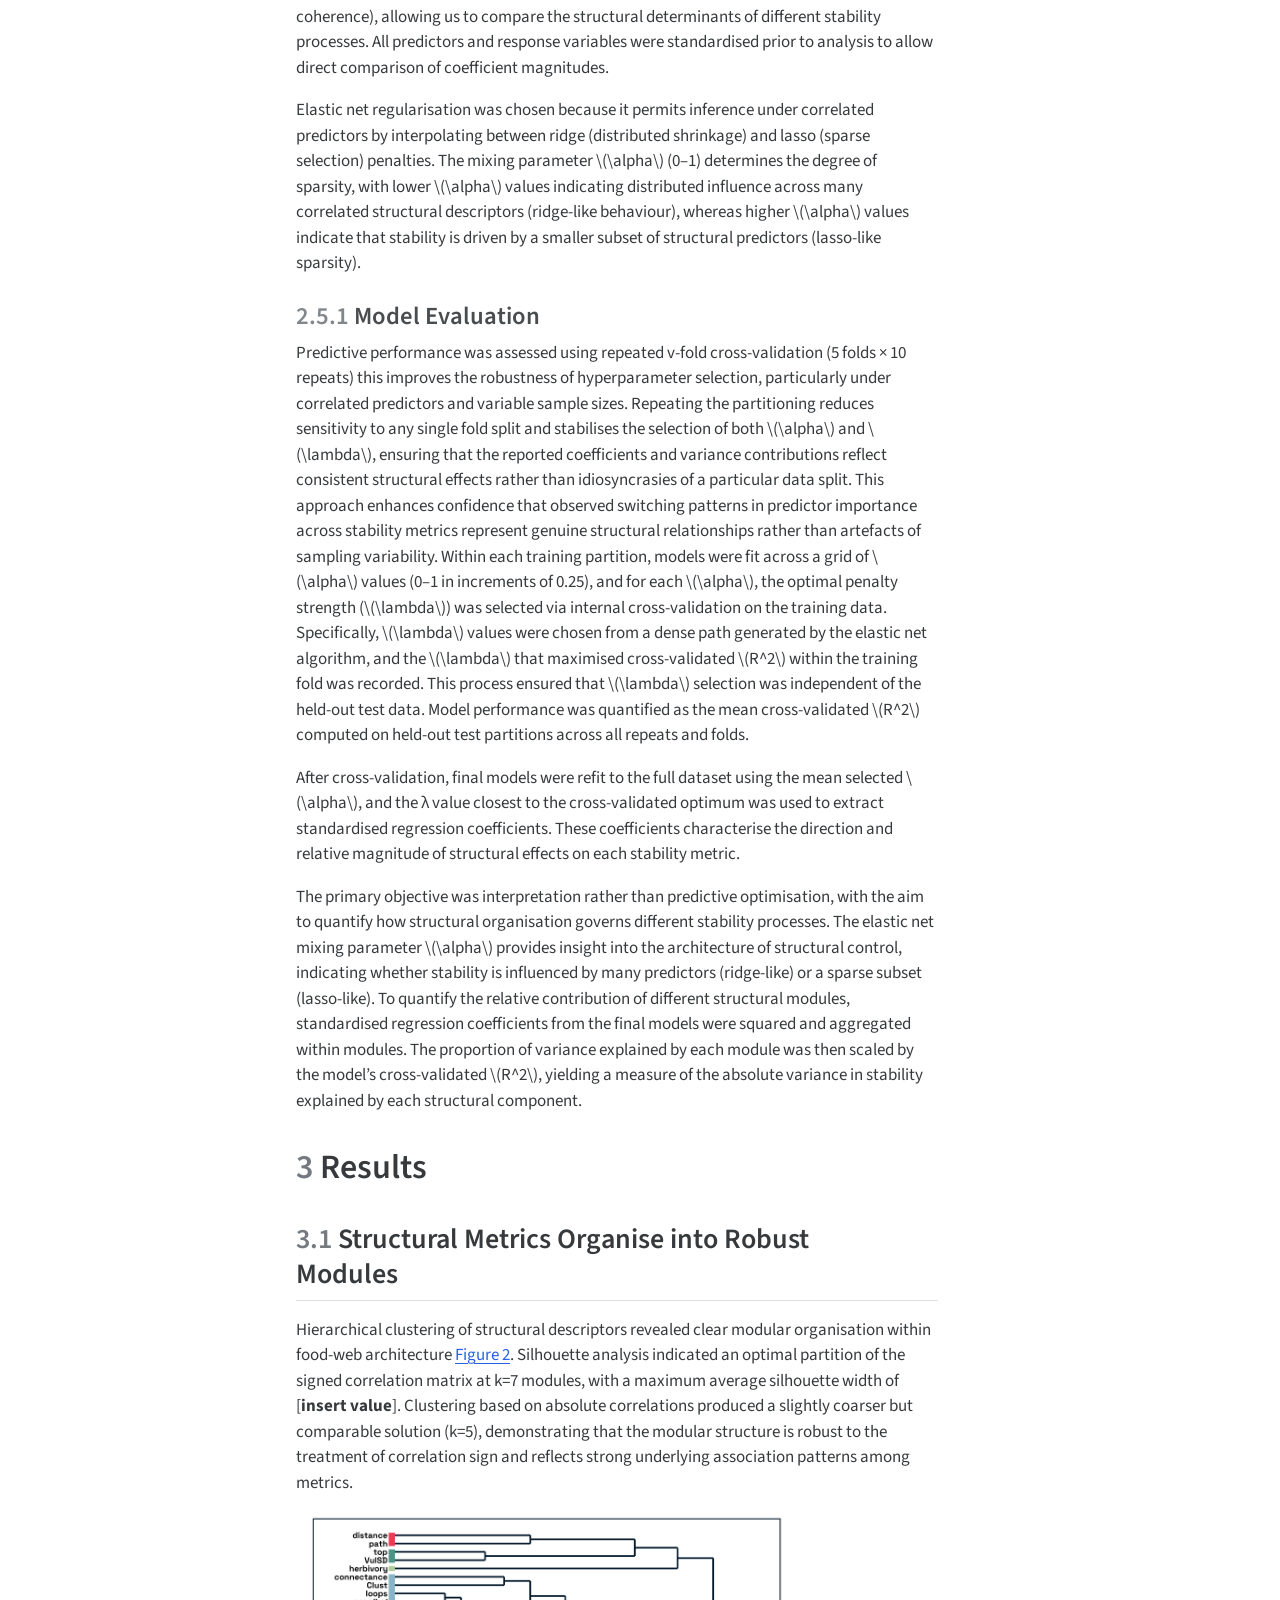
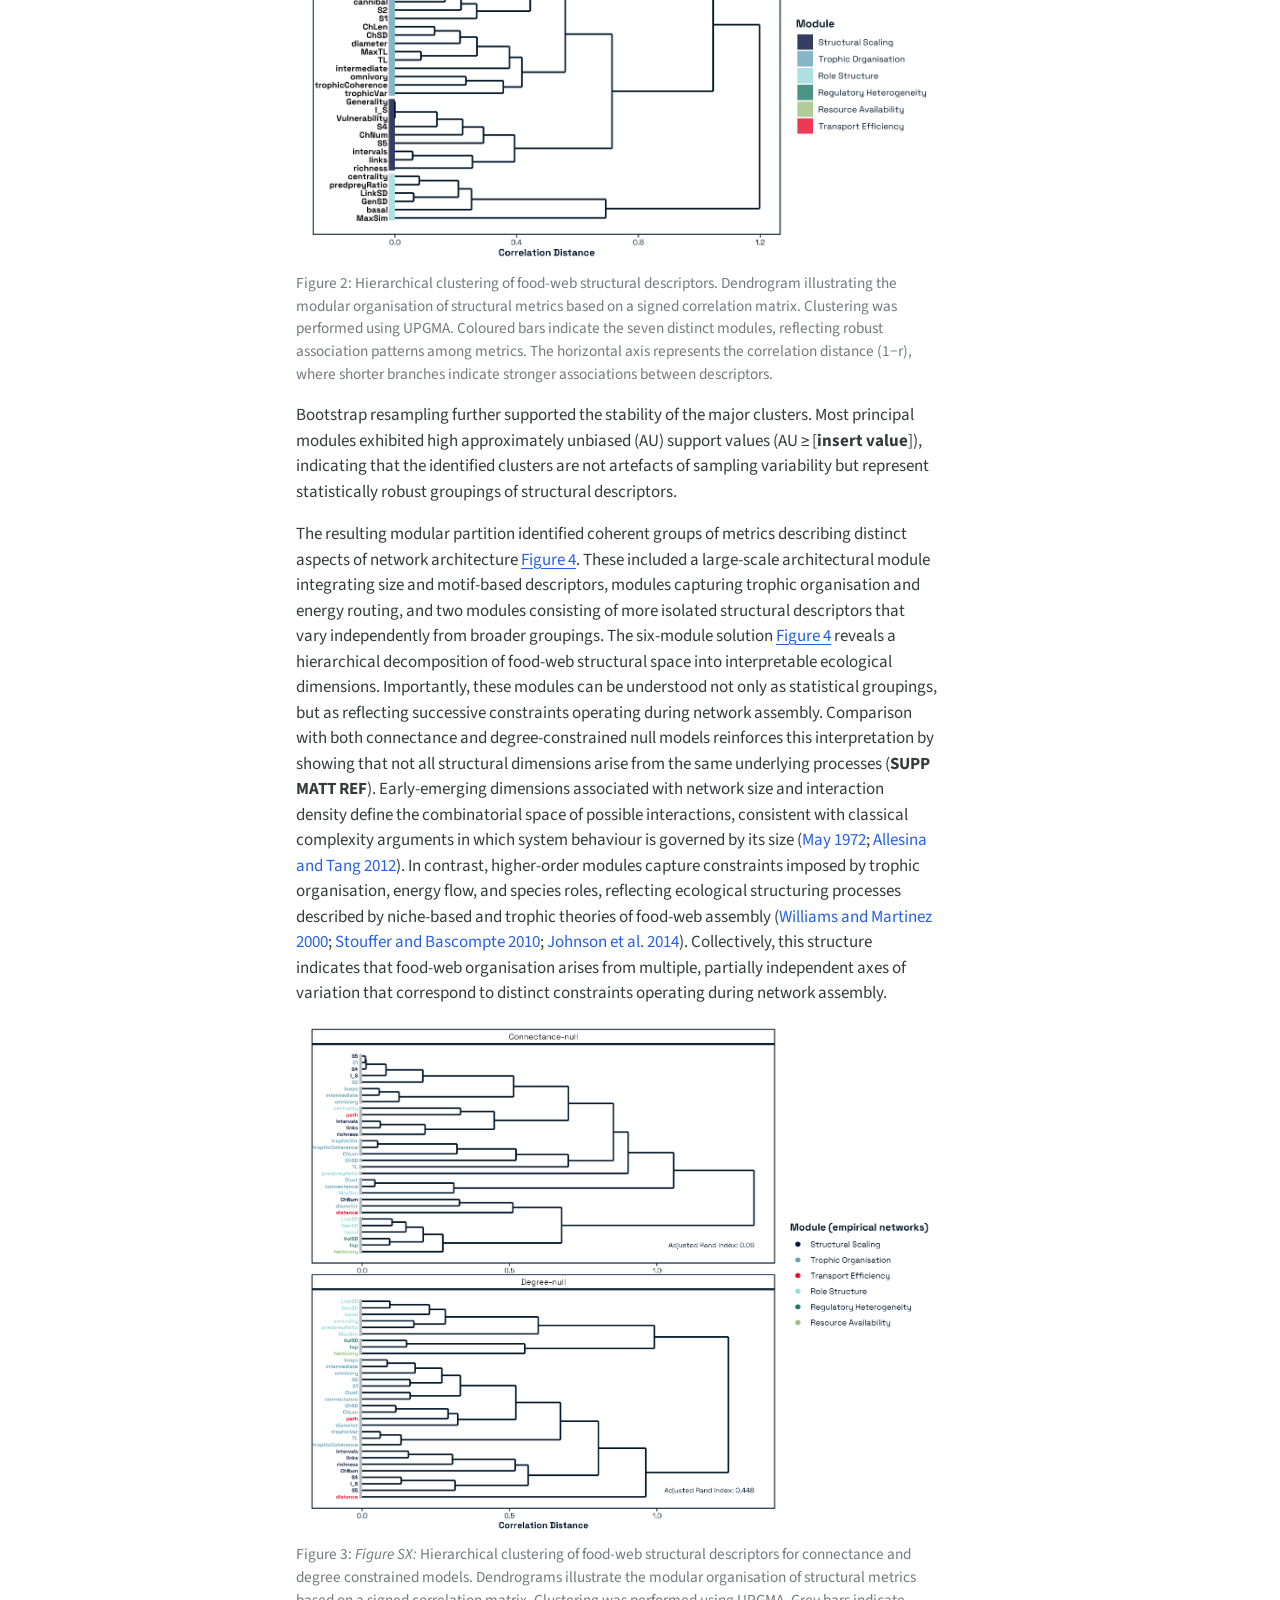
==== commit 9f9be82a: "Built site for gh-pages" ====
--- a/index.html
+++ b/index.html
@@ -8,7 +8,7 @@
 
 <meta name="author" content="Tanya Strydom">
 <meta name="author" content="Andrew P. Beckerman">
-<meta name="dcterms.date" content="2026-07-27">
+<meta name="dcterms.date" content="2026-07-28">
 <meta name="keywords" content="food web, structure, dimensionality reduction, stability, multidimensionality">
 
 <title>Ecological Network Structure is Multidimensional: Rethinking the Structure-Stability Debate</title>
@@ -109,10 +109,10 @@
 <meta name="citation_keywords" content="food web,structure,dimensionality reduction,stability,multidimensionality">
 <meta name="citation_author" content="Tanya Strydom">
 <meta name="citation_author" content="Andrew P. Beckerman">
-<meta name="citation_publication_date" content="2026-07-27">
-<meta name="citation_cover_date" content="2026-07-27">
+<meta name="citation_publication_date" content="2026-07-28">
+<meta name="citation_cover_date" content="2026-07-28">
 <meta name="citation_year" content="2026">
-<meta name="citation_online_date" content="2026-07-27">
+<meta name="citation_online_date" content="2026-07-28">
 <meta name="citation_language" content="en">
 <meta name="citation_reference" content="citation_title=Error and attack tolerance of complex networks;,citation_abstract=Many complex systems display a surprising degree of tolerance against errors. For example, relatively simple organisms grow, persist and reproduce despite drastic pharmaceutical or environmental interventions, an error tolerance attributed to the robustness of the underlying metabolic network1. Complex communication networks2 display a surprising degree of robustness: although key components regularly malfunction, local failures rarely lead to the loss of the global information-carrying ability of the network. The stability of these and other complex systems is often attributed to the redundant wiring of the functional web defined by the systems’ components. Here we demonstrate that error tolerance is not shared by all redundant systems: it is displayed only by a class of inhomogeneously wired networks, called scale-free networks, which include the World-Wide Web3,4,5, the Internet6, social networks7 and cells8. We find that such networks display an unexpected degree of robustness, the ability of their nodes to communicate being unaffected even by unrealistically high failure rates. However, error tolerance comes at a high price in that these networks are extremely vulnerable to attacks (that is, to the selection and removal of a few nodes that play a vital role in maintaining the network’s connectivity). Such error tolerance and attack vulnerability are generic properties of communication networks.;,citation_author=Réka Albert;,citation_author=Hawoong Jeong;,citation_author=Albert-László Barabási;,citation_publication_date=2000-07;,citation_cover_date=2000-07;,citation_year=2000;,citation_fulltext_html_url=https://www.nature.com/articles/35019019;,citation_issue=6794;,citation_doi=10.1038/35019019;,citation_issn=1476-4687;,citation_volume=406;,citation_language=en-US;,citation_journal_title=Nature;,citation_publisher=Nature Publishing Group;">
 <meta name="citation_reference" content="citation_title=Stability criteria for complex ecosystems;,citation_abstract=Analysis of stability criteria for different types of complex ecological network shows key differences between predator–prey interactions, which are stabilizing, and competitive and mutualistic interactions, which are destabilizing.;,citation_author=Stefano Allesina;,citation_author=Si Tang;,citation_publication_date=2012-03;,citation_cover_date=2012-03;,citation_year=2012;,citation_fulltext_html_url=https://www.nature.com/articles/nature10832;,citation_issue=7388, 7388;,citation_doi=10.1038/nature10832;,citation_issn=1476-4687;,citation_volume=483;,citation_language=en-US;,citation_journal_title=Nature;,citation_publisher=Nature Publishing Group;">
@@ -242,7 +242,7 @@
                 <div>
             <div class="quarto-title-meta-heading">Published</div>
             <div class="quarto-title-meta-contents">
-              <p class="date">July 27, 2026</p>
+              <p class="date">July 28, 2026</p>
             </div>
           </div>
           
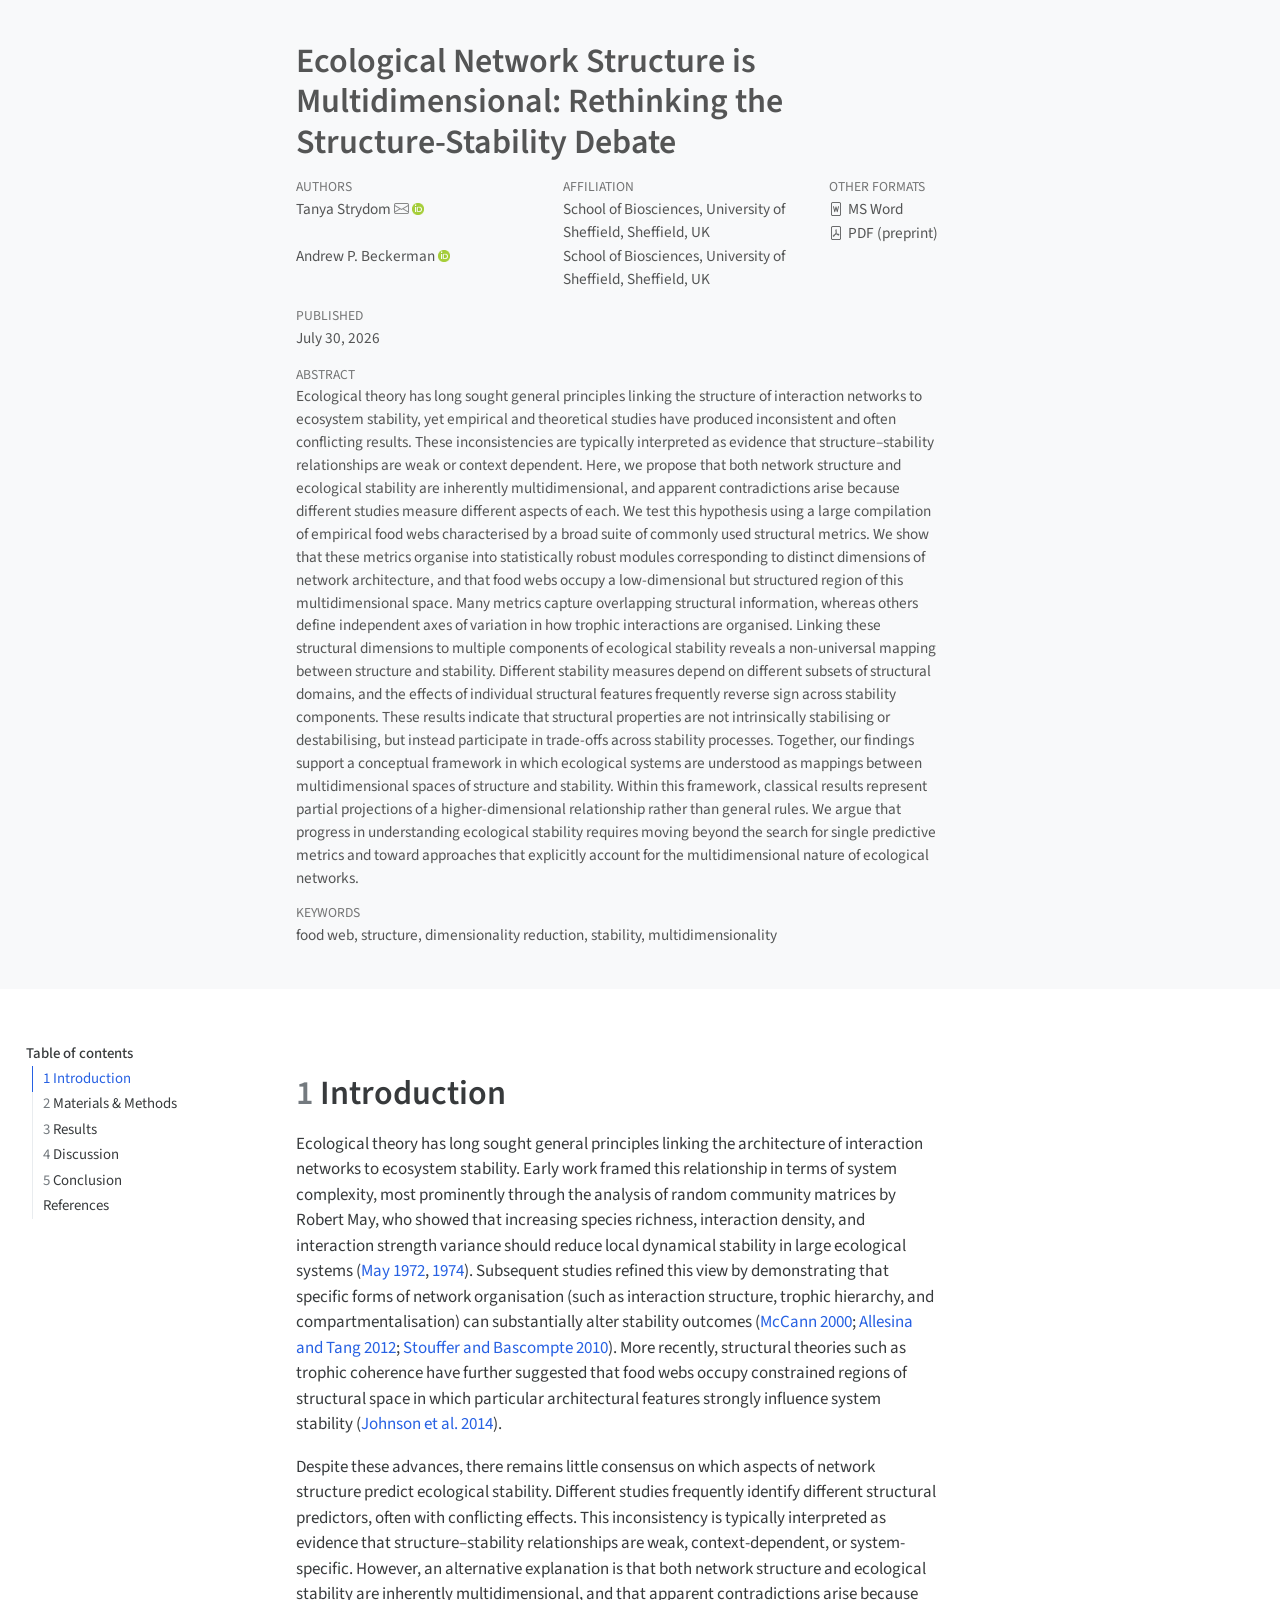
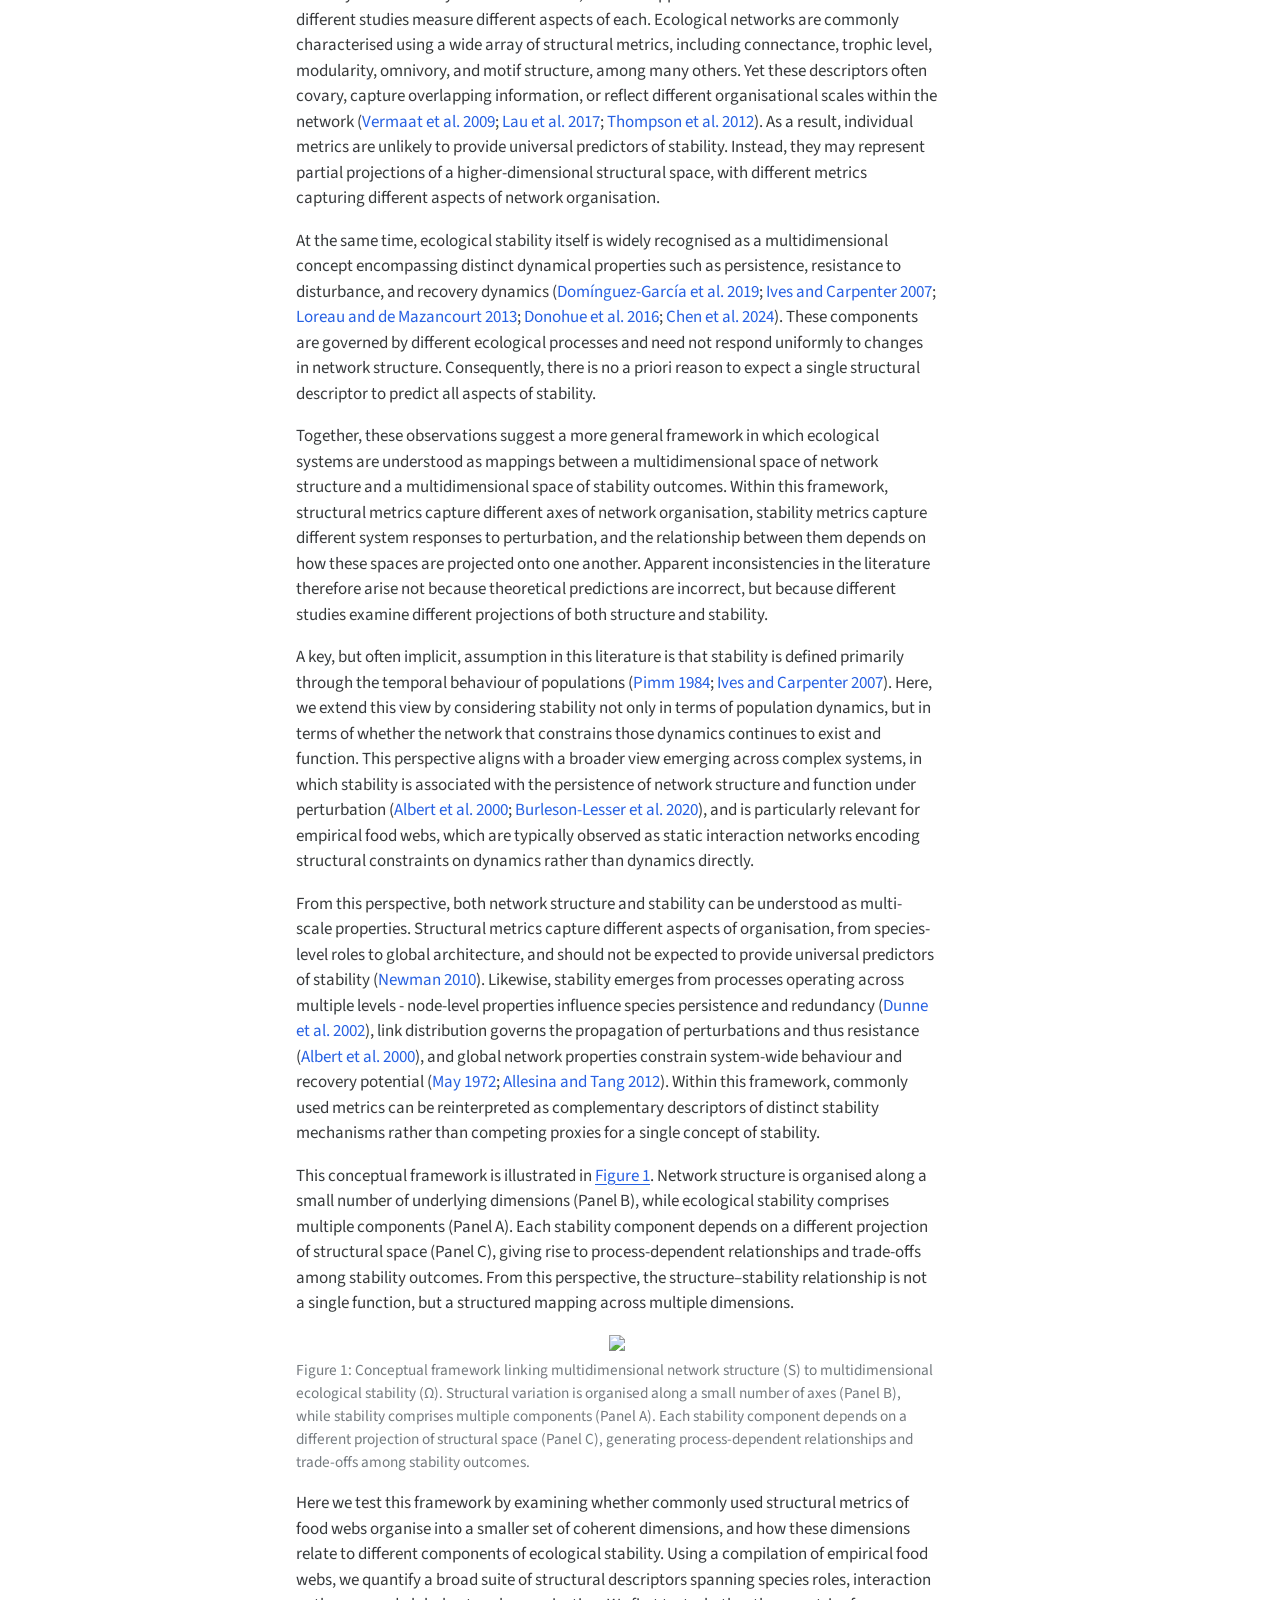
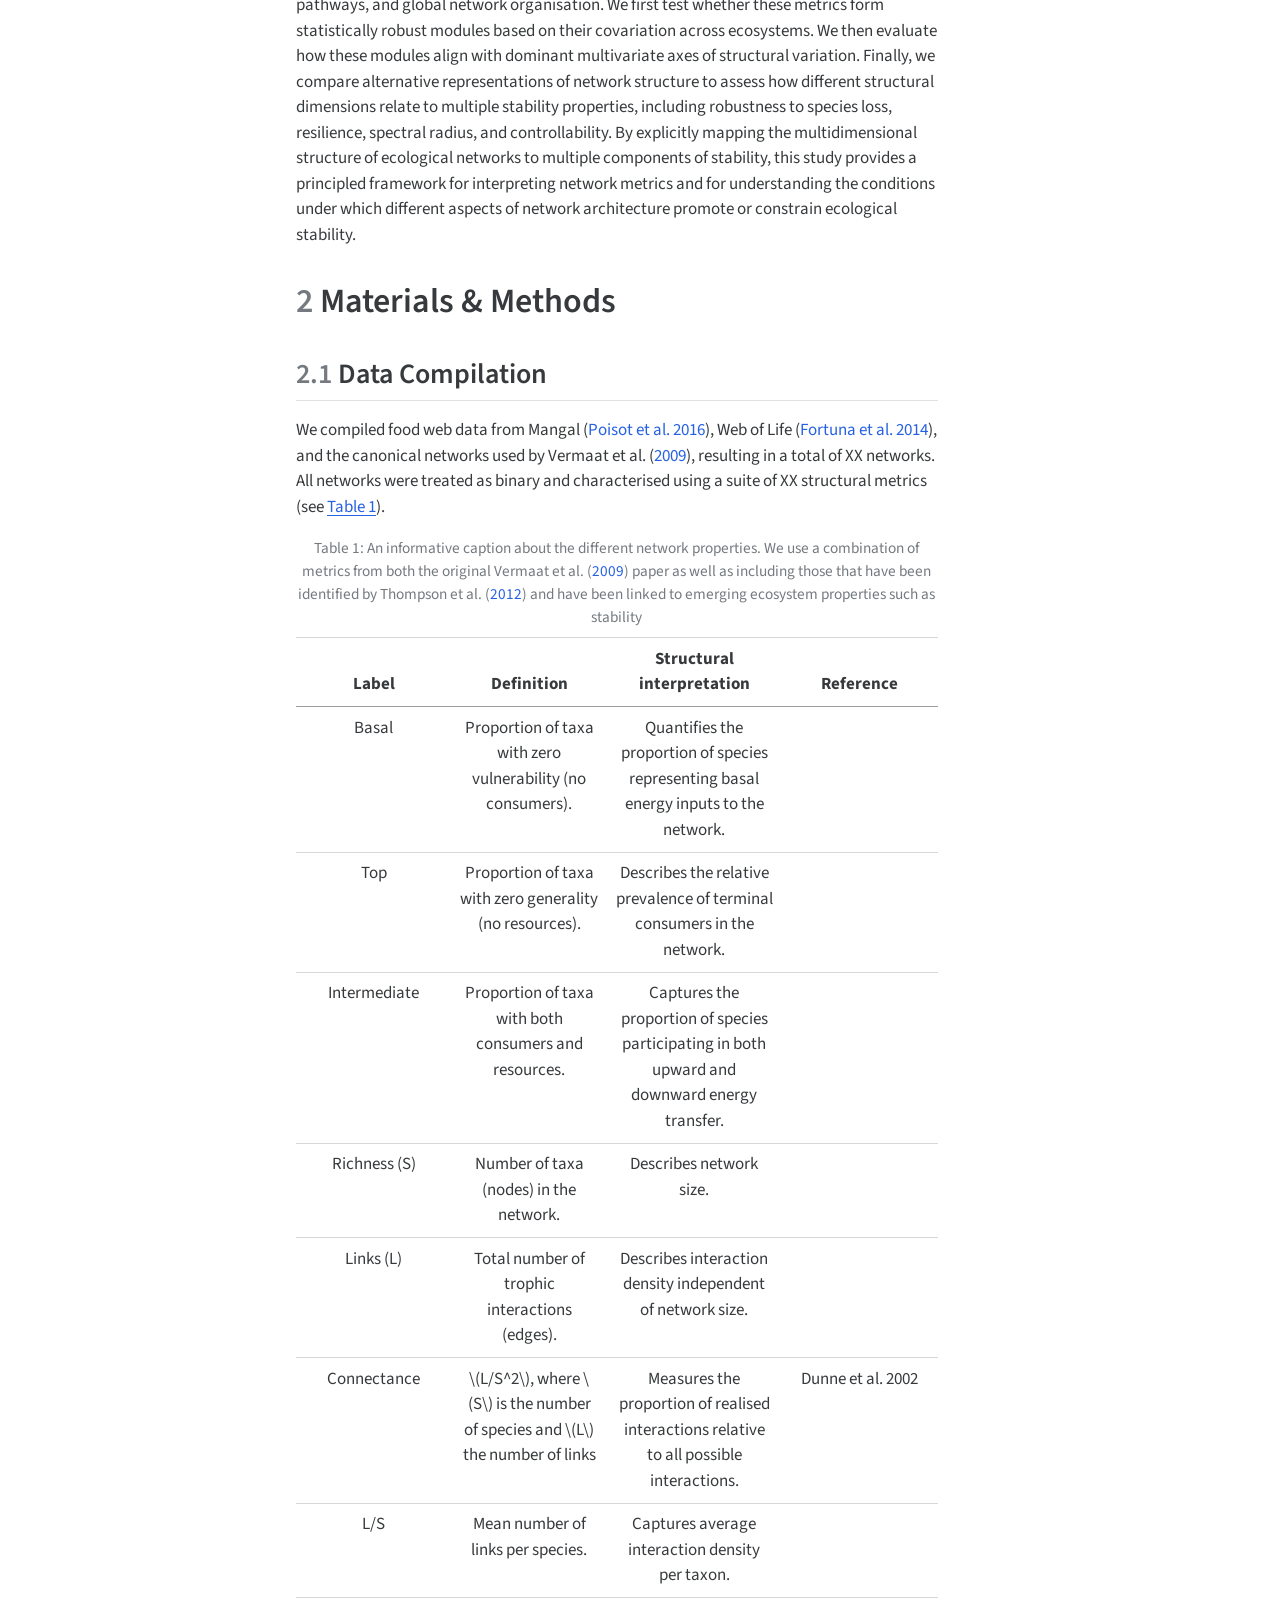
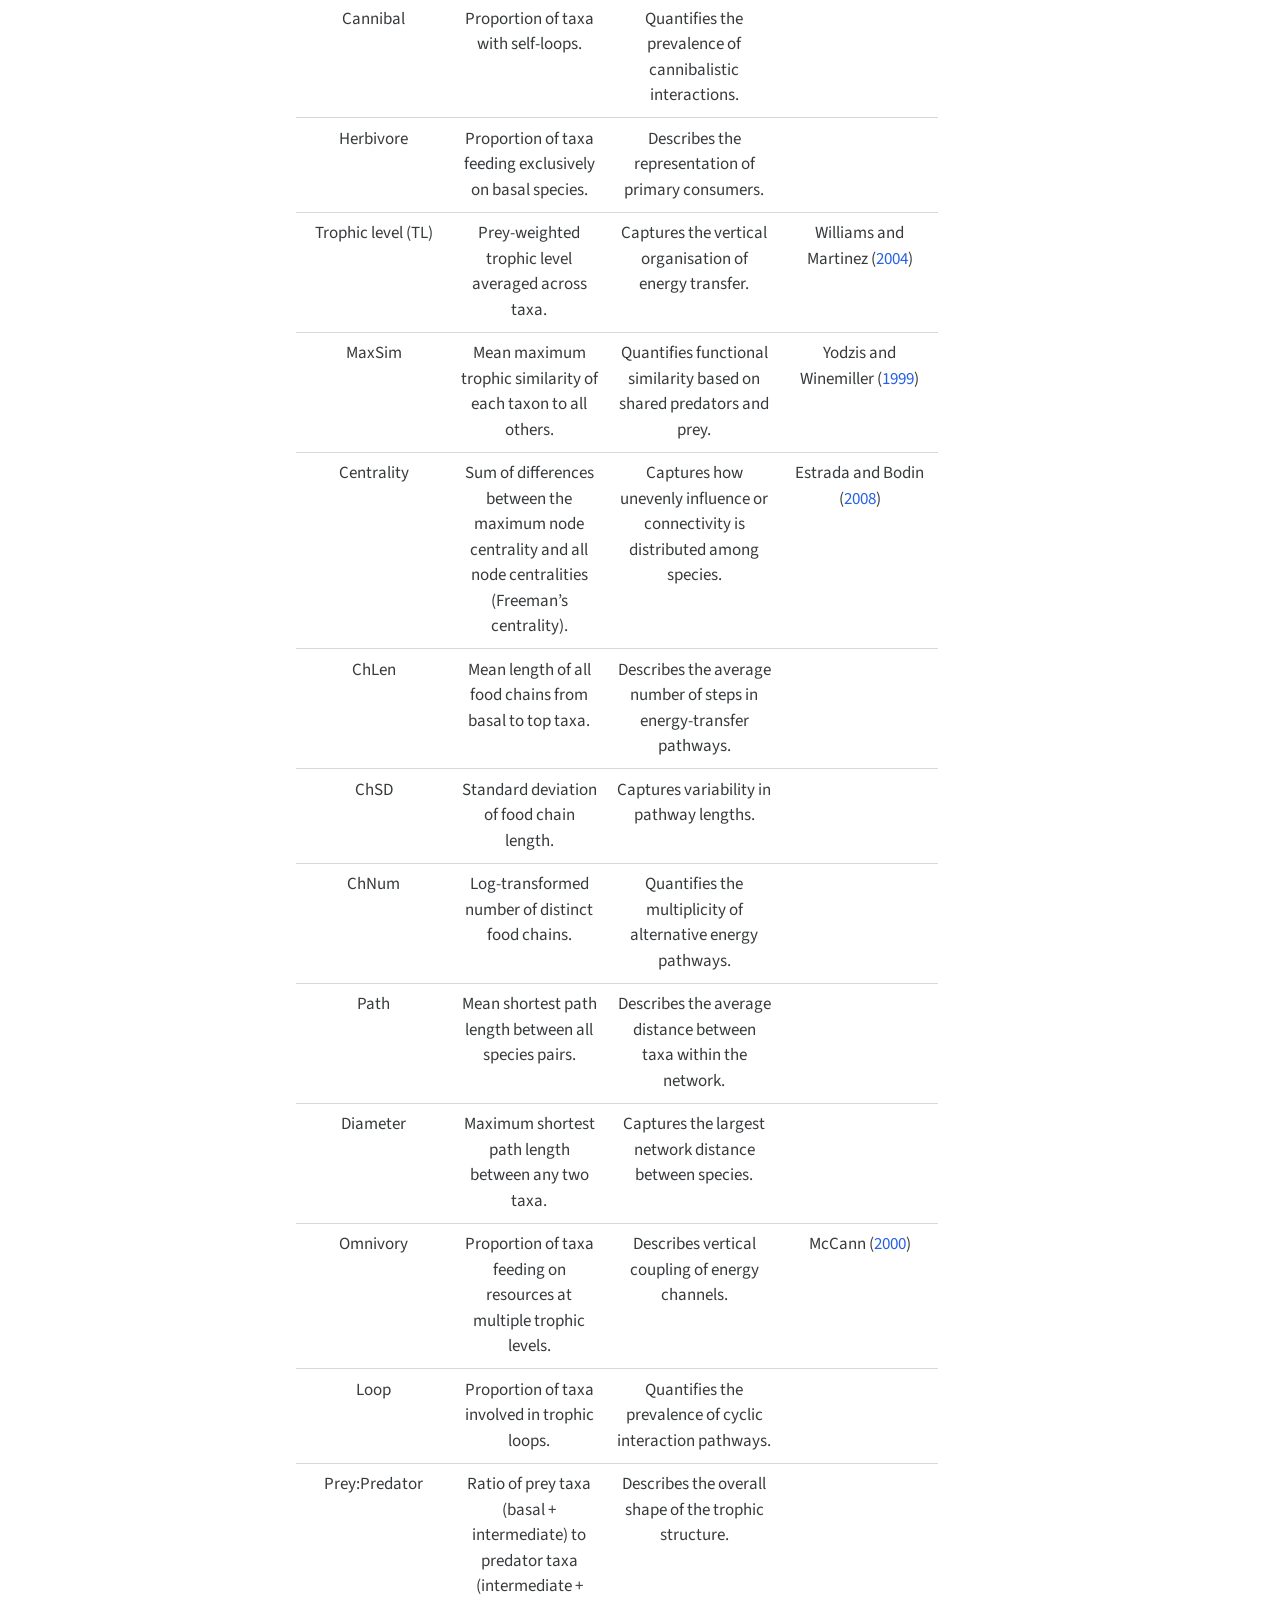
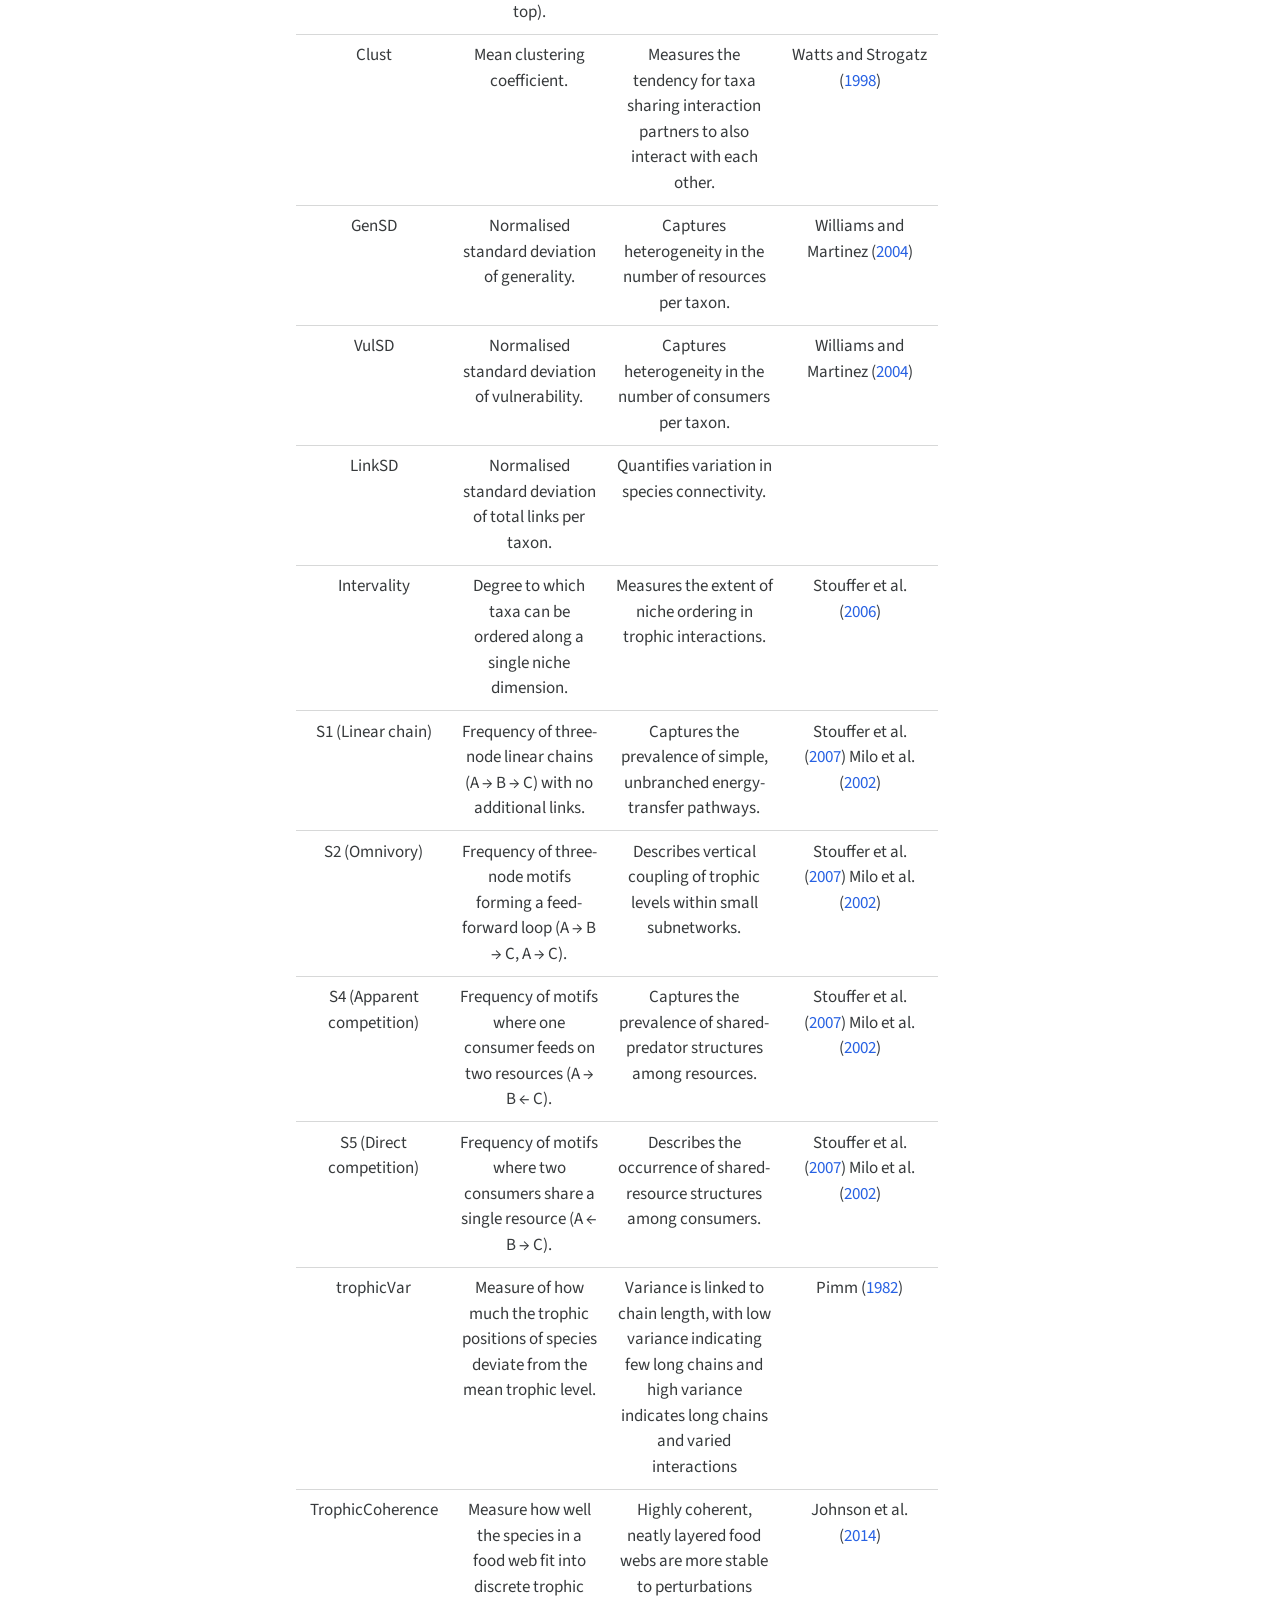
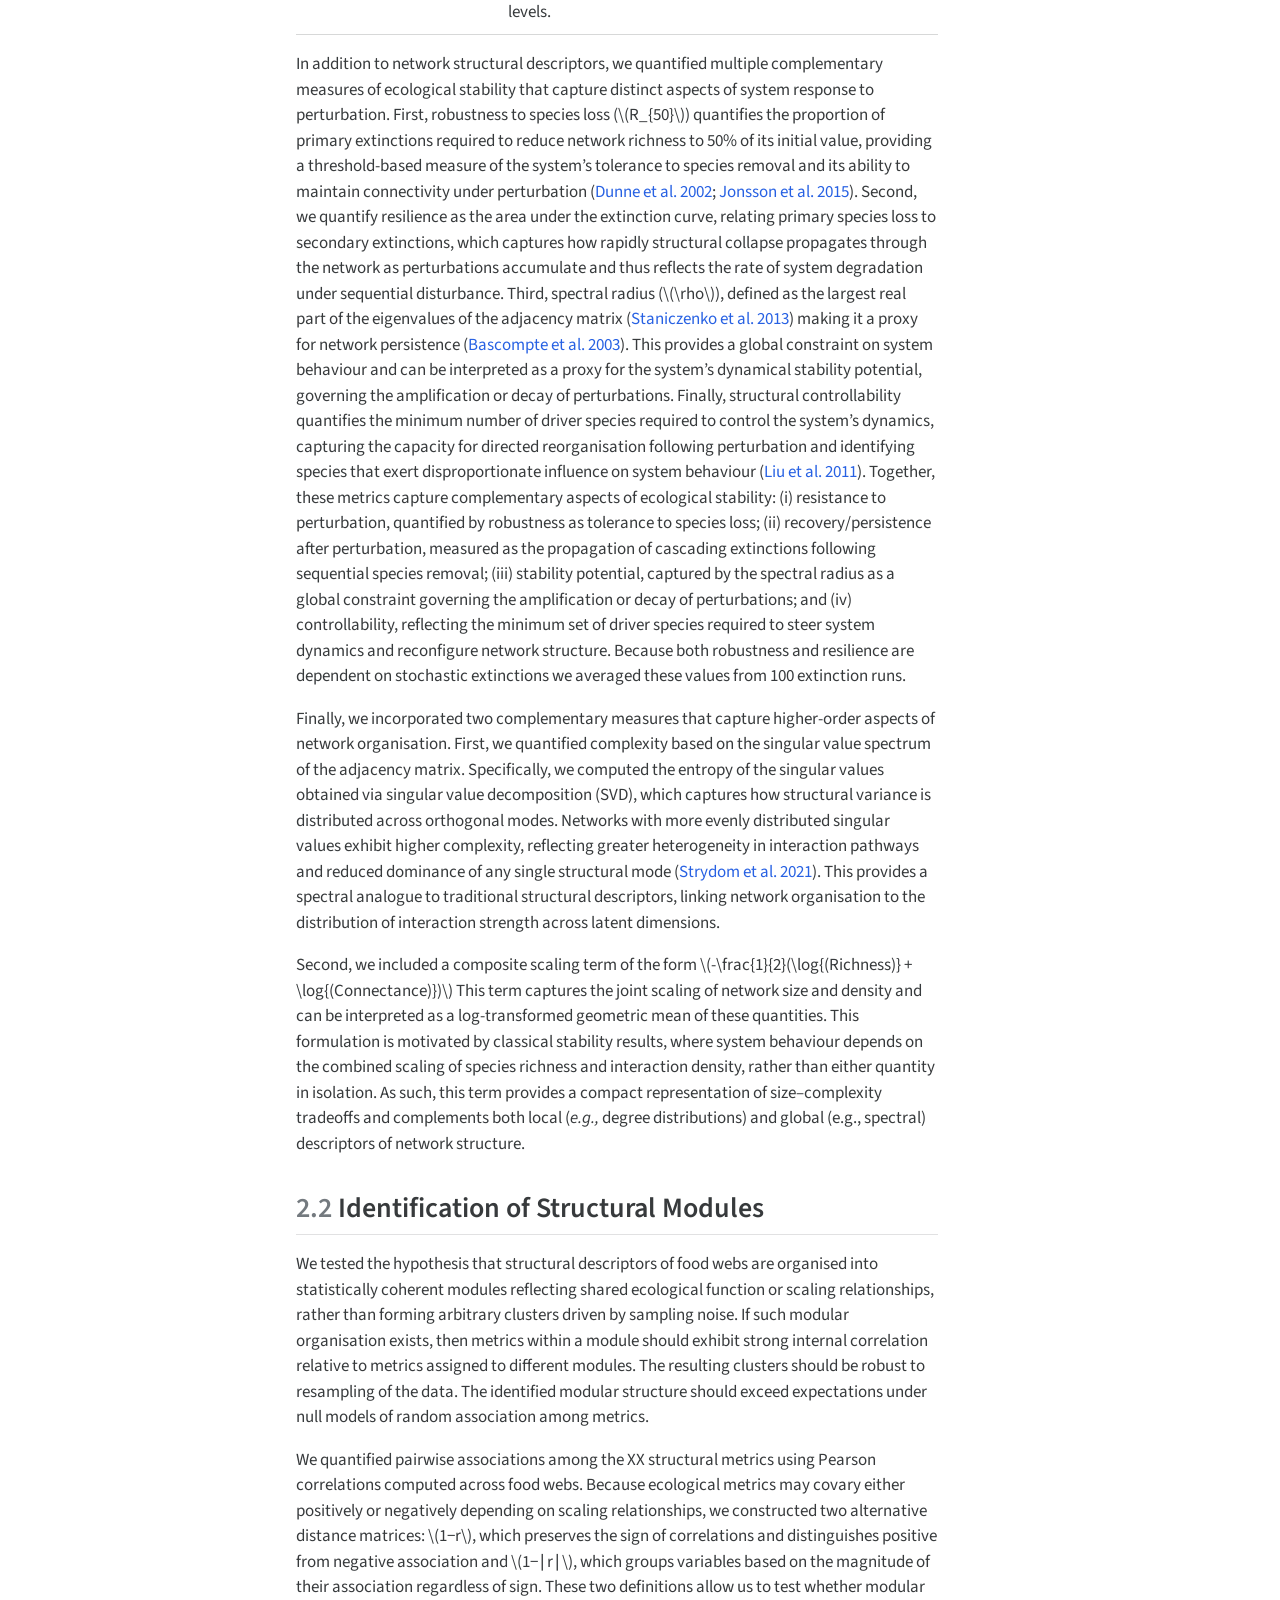
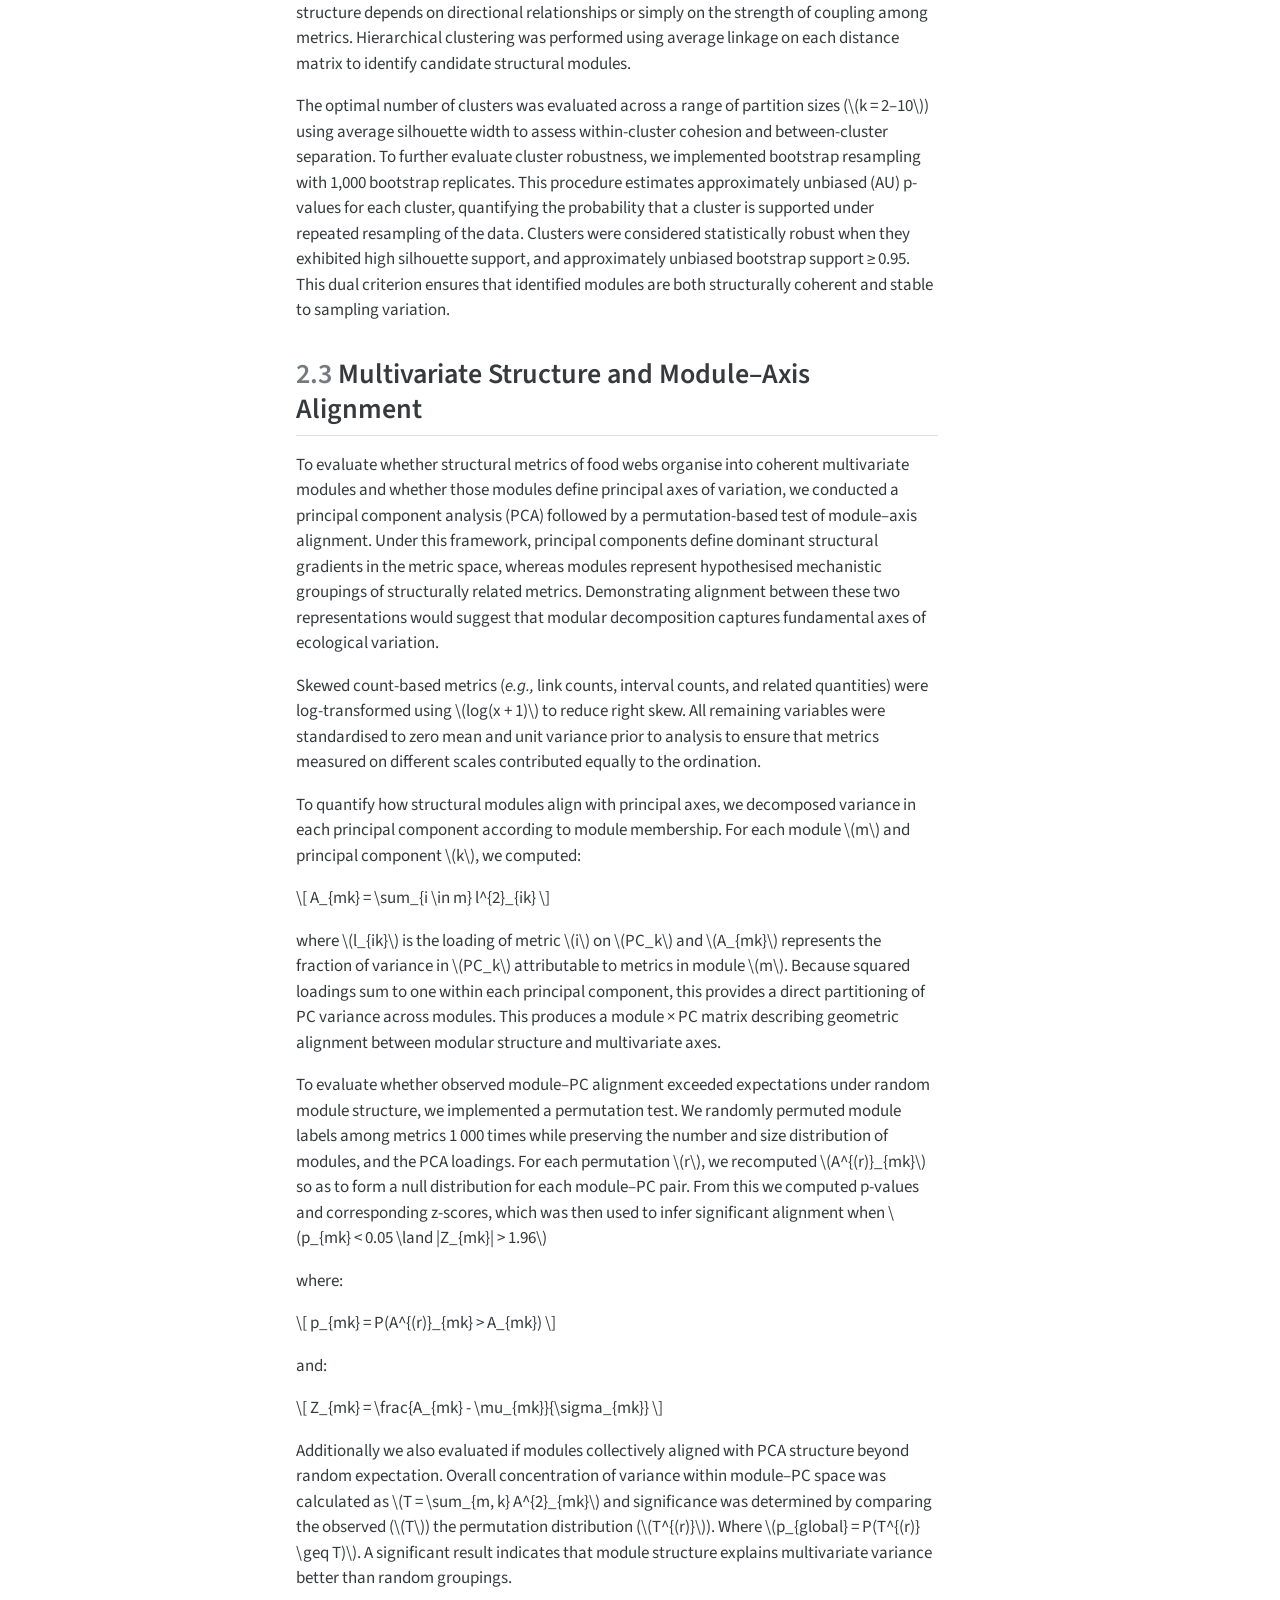
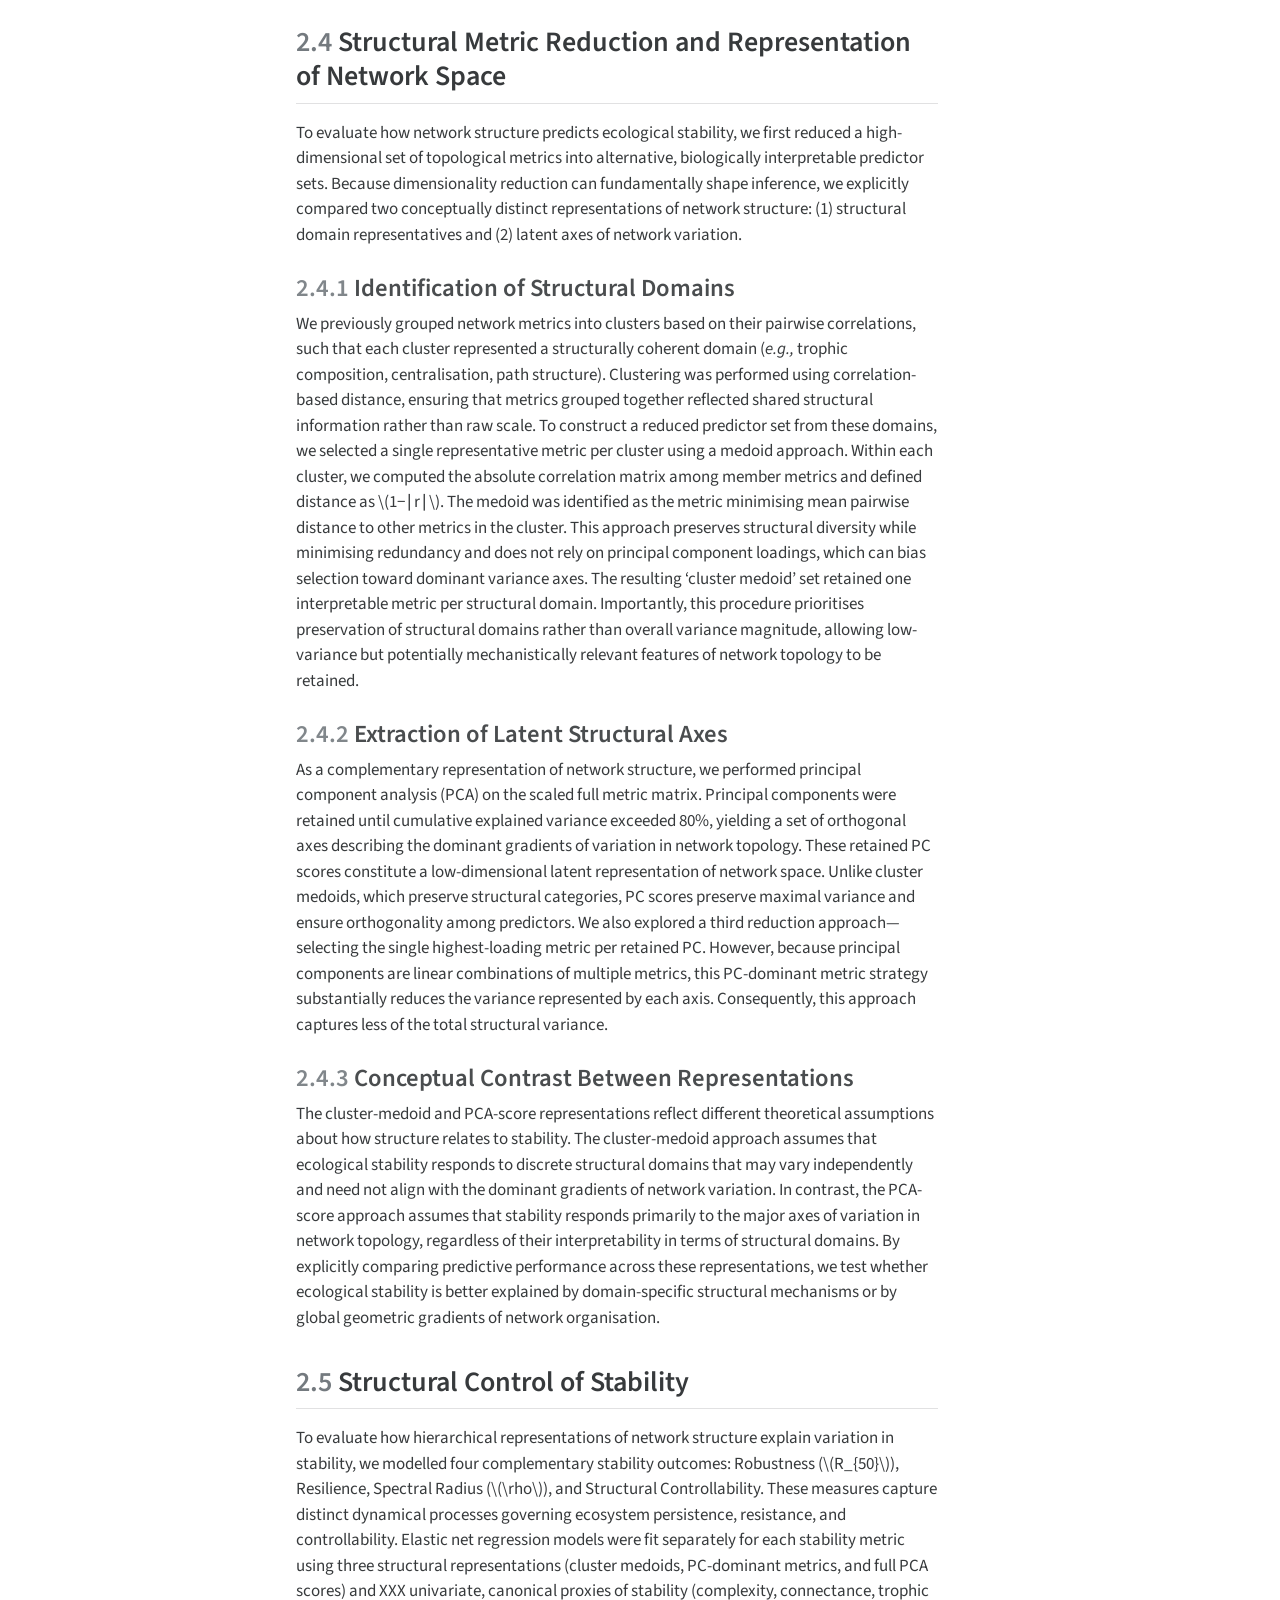
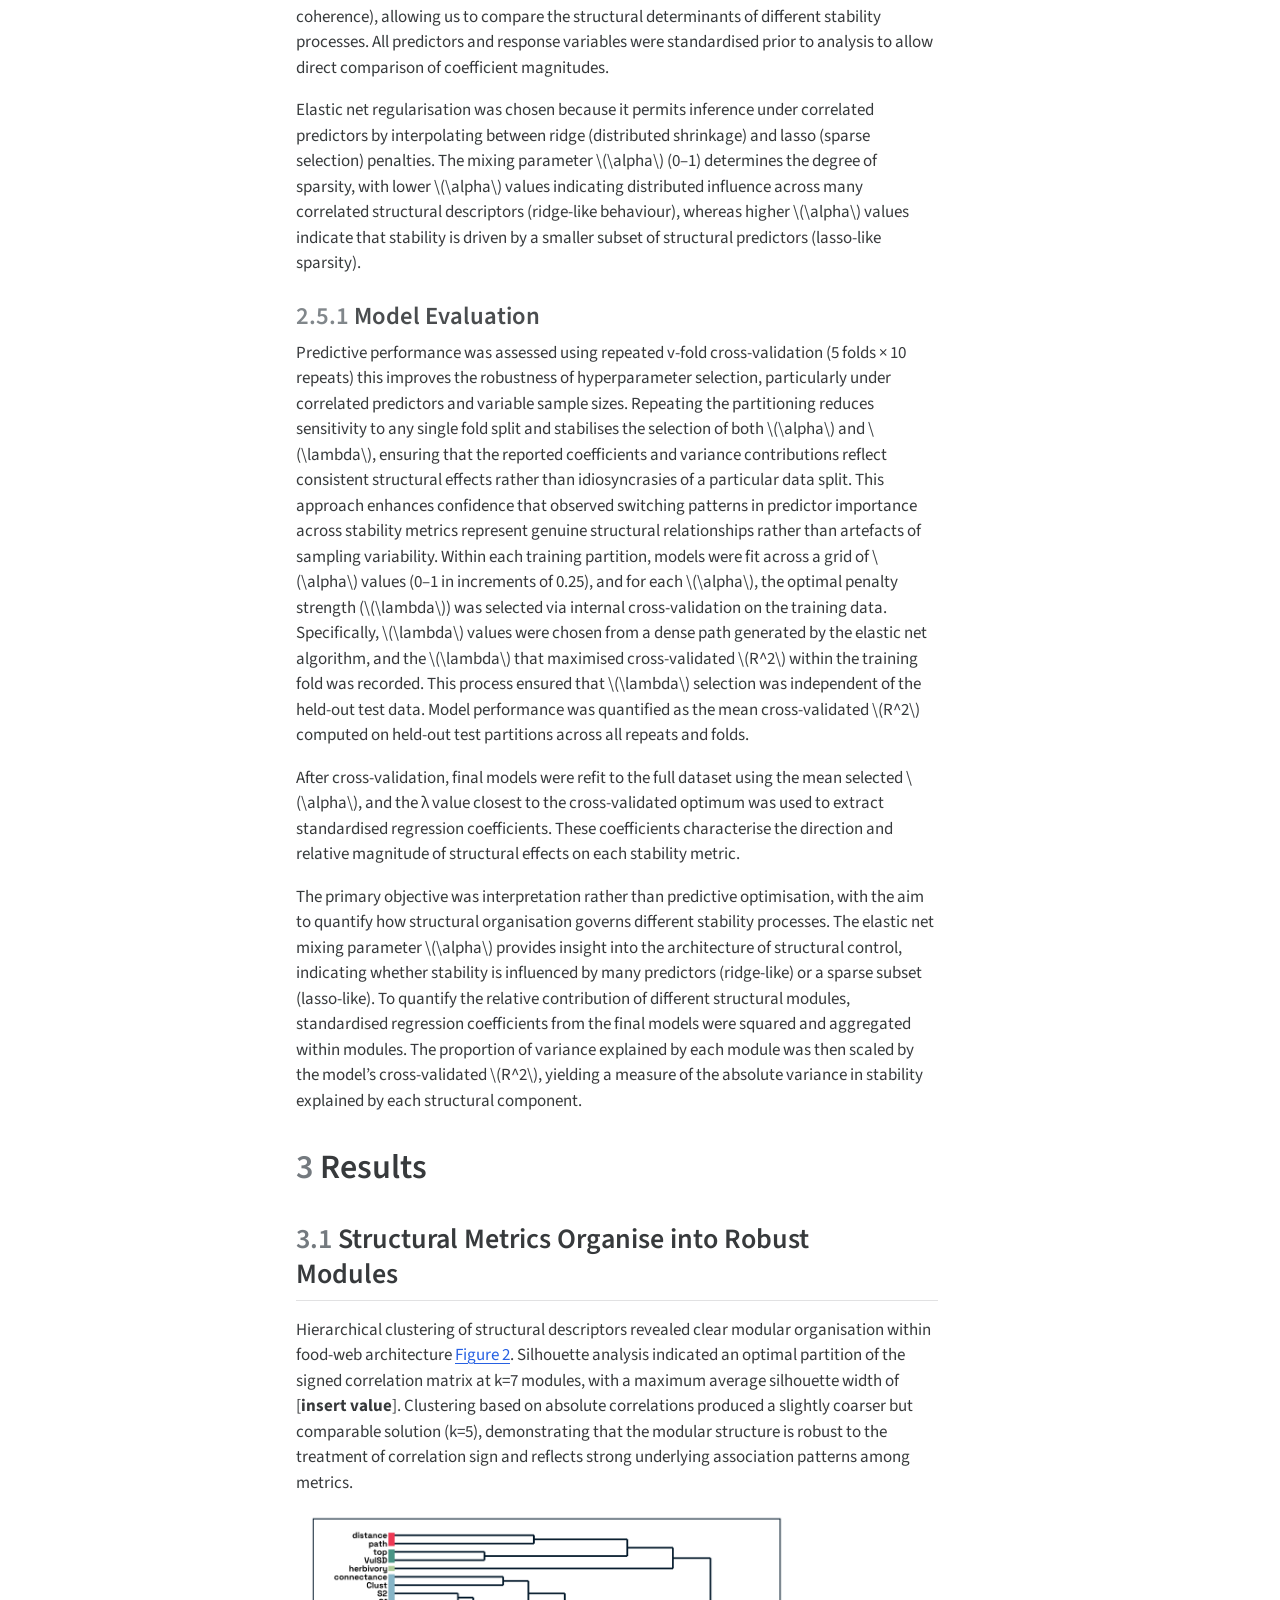
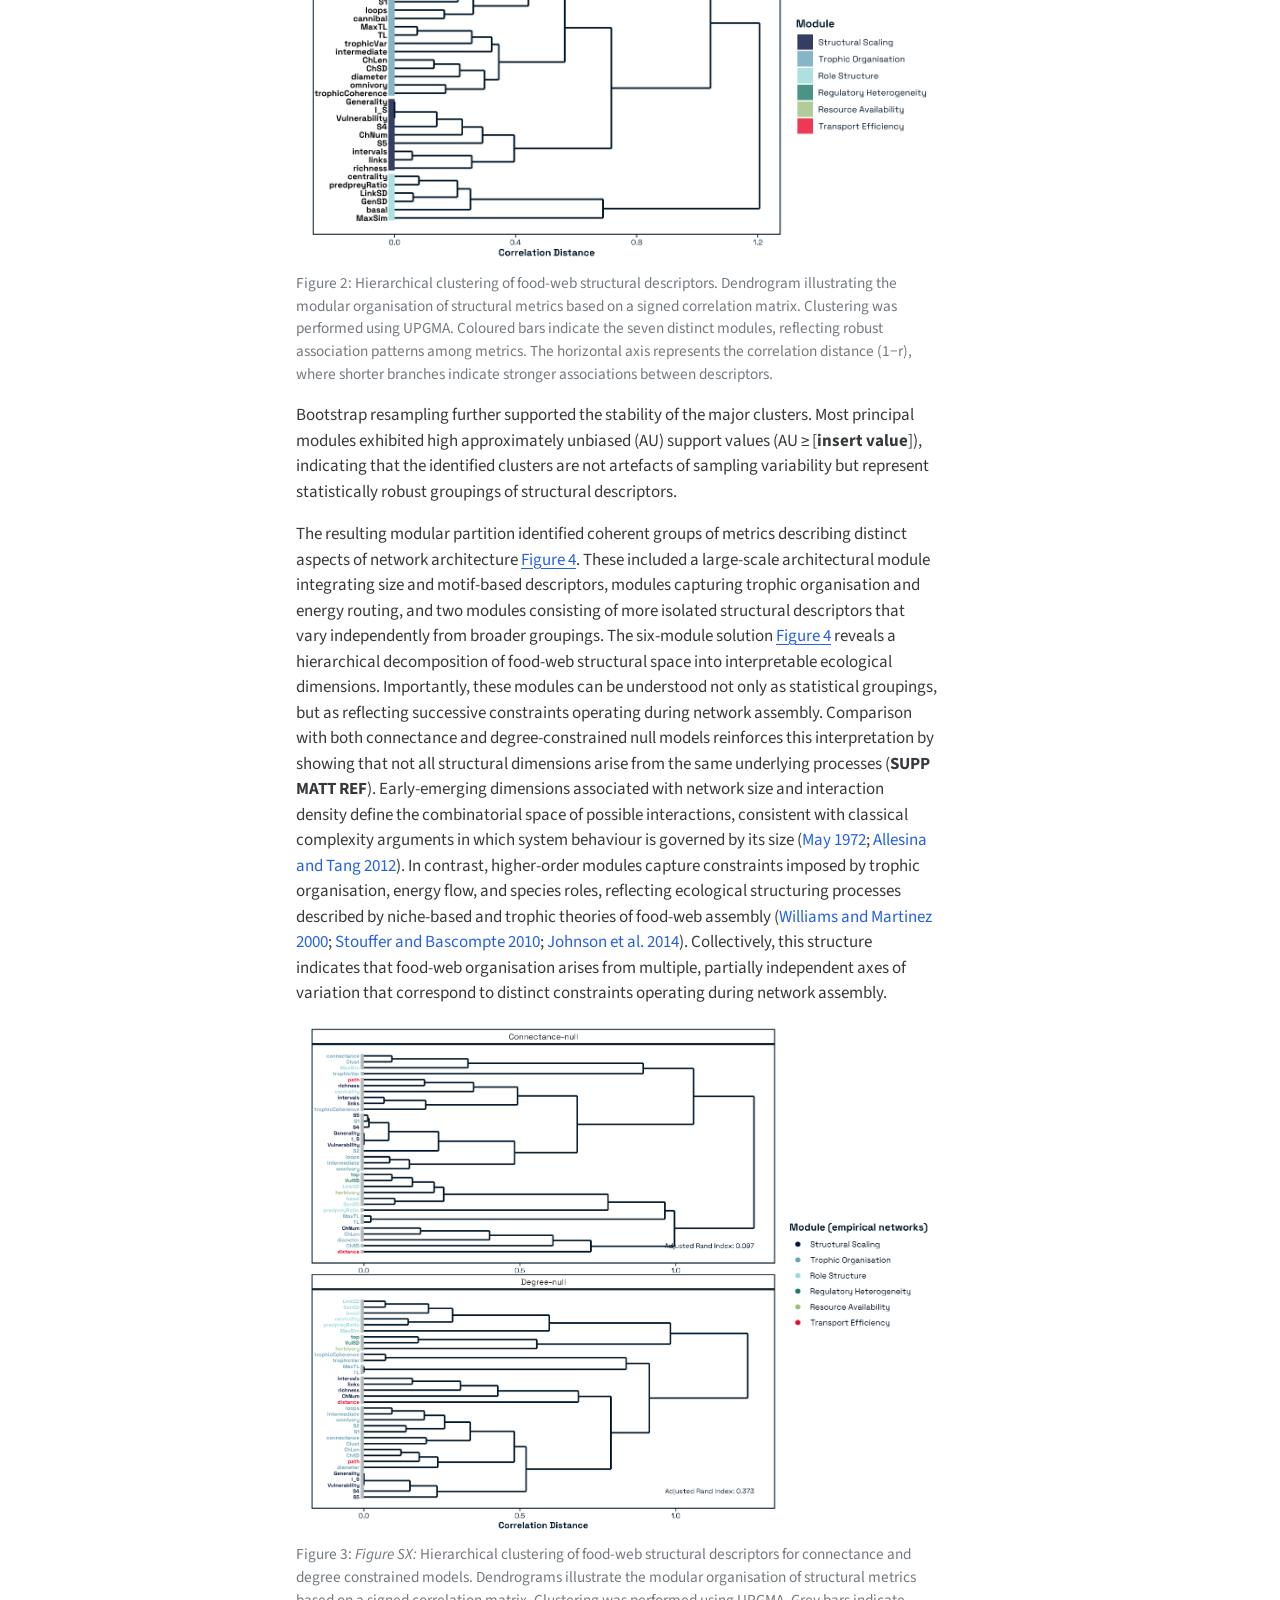
==== commit 9f2700ac: "Built site for gh-pages" ====
--- a/index.html
+++ b/index.html
@@ -2,13 +2,13 @@
 <html xmlns="http://www.w3.org/1999/xhtml" lang="en" xml:lang="en"><head>
 
 <meta charset="utf-8">
-<meta name="generator" content="quarto-1.11.0">
+<meta name="generator" content="quarto-1.11.1">
 
 <meta name="viewport" content="width=device-width, initial-scale=1.0, user-scalable=yes">
 
 <meta name="author" content="Tanya Strydom">
 <meta name="author" content="Andrew P. Beckerman">
-<meta name="dcterms.date" content="2026-07-28">
+<meta name="dcterms.date" content="2026-07-30">
 <meta name="keywords" content="food web, structure, dimensionality reduction, stability, multidimensionality">
 
 <title>Ecological Network Structure is Multidimensional: Rethinking the Structure-Stability Debate</title>
@@ -59,7 +59,7 @@
 <script src="site_libs/quarto-html/tippy.umd.min.js"></script>
 <script src="site_libs/quarto-html/anchor.min.js"></script>
 <link href="site_libs/quarto-html/tippy.css" rel="stylesheet">
-<link href="site_libs/quarto-html/quarto-syntax-highlighting-1f6b49074e5d0829091baadfd4d4b39d.css" rel="stylesheet" id="quarto-text-highlighting-styles">
+<link href="site_libs/quarto-html/quarto-syntax-highlighting-d5b4e69c7e37b49c6591bcc5116dd748.css" rel="stylesheet" id="quarto-text-highlighting-styles">
 <script src="site_libs/bootstrap/bootstrap.min.js"></script>
 <link href="site_libs/bootstrap/bootstrap-icons.css" rel="stylesheet">
 <link href="site_libs/bootstrap/bootstrap-7fca231f0f6bfd3bec1af756033c583c.min.css" rel="stylesheet" append-hash="true" id="quarto-bootstrap" data-mode="light">
@@ -109,10 +109,10 @@
 <meta name="citation_keywords" content="food web,structure,dimensionality reduction,stability,multidimensionality">
 <meta name="citation_author" content="Tanya Strydom">
 <meta name="citation_author" content="Andrew P. Beckerman">
-<meta name="citation_publication_date" content="2026-07-28">
-<meta name="citation_cover_date" content="2026-07-28">
+<meta name="citation_publication_date" content="2026-07-30">
+<meta name="citation_cover_date" content="2026-07-30">
 <meta name="citation_year" content="2026">
-<meta name="citation_online_date" content="2026-07-28">
+<meta name="citation_online_date" content="2026-07-30">
 <meta name="citation_language" content="en">
 <meta name="citation_reference" content="citation_title=Error and attack tolerance of complex networks;,citation_abstract=Many complex systems display a surprising degree of tolerance against errors. For example, relatively simple organisms grow, persist and reproduce despite drastic pharmaceutical or environmental interventions, an error tolerance attributed to the robustness of the underlying metabolic network1. Complex communication networks2 display a surprising degree of robustness: although key components regularly malfunction, local failures rarely lead to the loss of the global information-carrying ability of the network. The stability of these and other complex systems is often attributed to the redundant wiring of the functional web defined by the systems’ components. Here we demonstrate that error tolerance is not shared by all redundant systems: it is displayed only by a class of inhomogeneously wired networks, called scale-free networks, which include the World-Wide Web3,4,5, the Internet6, social networks7 and cells8. We find that such networks display an unexpected degree of robustness, the ability of their nodes to communicate being unaffected even by unrealistically high failure rates. However, error tolerance comes at a high price in that these networks are extremely vulnerable to attacks (that is, to the selection and removal of a few nodes that play a vital role in maintaining the network’s connectivity). Such error tolerance and attack vulnerability are generic properties of communication networks.;,citation_author=Réka Albert;,citation_author=Hawoong Jeong;,citation_author=Albert-László Barabási;,citation_publication_date=2000-07;,citation_cover_date=2000-07;,citation_year=2000;,citation_fulltext_html_url=https://www.nature.com/articles/35019019;,citation_issue=6794;,citation_doi=10.1038/35019019;,citation_issn=1476-4687;,citation_volume=406;,citation_language=en-US;,citation_journal_title=Nature;,citation_publisher=Nature Publishing Group;">
 <meta name="citation_reference" content="citation_title=Stability criteria for complex ecosystems;,citation_abstract=Analysis of stability criteria for different types of complex ecological network shows key differences between predator–prey interactions, which are stabilizing, and competitive and mutualistic interactions, which are destabilizing.;,citation_author=Stefano Allesina;,citation_author=Si Tang;,citation_publication_date=2012-03;,citation_cover_date=2012-03;,citation_year=2012;,citation_fulltext_html_url=https://www.nature.com/articles/nature10832;,citation_issue=7388, 7388;,citation_doi=10.1038/nature10832;,citation_issn=1476-4687;,citation_volume=483;,citation_language=en-US;,citation_journal_title=Nature;,citation_publisher=Nature Publishing Group;">
@@ -242,7 +242,7 @@
                 <div>
             <div class="quarto-title-meta-heading">Published</div>
             <div class="quarto-title-meta-contents">
-              <p class="date">July 28, 2026</p>
+              <p class="date">July 30, 2026</p>
             </div>
           </div>
           
--- a/site_libs/quarto-html/quarto-syntax-highlighting-d5b4e69c7e37b49c6591bcc5116dd748.css
+++ b/site_libs/quarto-html/quarto-syntax-highlighting-d5b4e69c7e37b49c6591bcc5116dd748.css
@@ -0,0 +1,236 @@
+/* quarto syntax highlight colors */
+:root {
+  --quarto-hl-ot-color: #003B4F;
+  --quarto-hl-at-color: #657422;
+  --quarto-hl-ss-color: #20794D;
+  --quarto-hl-an-color: #5E5E5E;
+  --quarto-hl-fu-color: #4758AB;
+  --quarto-hl-st-color: #20794D;
+  --quarto-hl-cf-color: #003B4F;
+  --quarto-hl-op-color: #5E5E5E;
+  --quarto-hl-er-color: #AD0000;
+  --quarto-hl-bn-color: #AD0000;
+  --quarto-hl-al-color: #AD0000;
+  --quarto-hl-va-color: #111111;
+  --quarto-hl-bu-color: inherit;
+  --quarto-hl-ex-color: inherit;
+  --quarto-hl-pp-color: #AD0000;
+  --quarto-hl-in-color: #5E5E5E;
+  --quarto-hl-vs-color: #20794D;
+  --quarto-hl-wa-color: #5E5E5E;
+  --quarto-hl-do-color: #5E5E5E;
+  --quarto-hl-im-color: #00769E;
+  --quarto-hl-ch-color: #20794D;
+  --quarto-hl-dt-color: #AD0000;
+  --quarto-hl-fl-color: #AD0000;
+  --quarto-hl-co-color: #5E5E5E;
+  --quarto-hl-cv-color: #5E5E5E;
+  --quarto-hl-cn-color: #8f5902;
+  --quarto-hl-sc-color: #5E5E5E;
+  --quarto-hl-dv-color: #AD0000;
+  --quarto-hl-kw-color: #003B4F;
+}
+
+/* other quarto variables */
+:root {
+  --quarto-font-monospace: SFMono-Regular, Menlo, Monaco, Consolas, "Liberation Mono", "Courier New", monospace;
+}
+
+/* syntax highlight based on Pandoc's rules */
+pre > code.sourceCode > span {
+  color: #003B4F;
+}
+
+code.sourceCode > span {
+  color: #003B4F;
+}
+
+div.sourceCode,
+div.sourceCode pre.sourceCode {
+  color: #003B4F;
+}
+
+/* Normal */
+code span {
+  color: #003B4F;
+}
+
+/* Alert */
+code span.al {
+  color: #AD0000;
+  font-style: inherit;
+}
+
+/* Annotation */
+code span.an {
+  color: #5E5E5E;
+  font-style: inherit;
+}
+
+/* Attribute */
+code span.at {
+  color: #657422;
+  font-style: inherit;
+}
+
+/* BaseN */
+code span.bn {
+  color: #AD0000;
+  font-style: inherit;
+}
+
+/* BuiltIn */
+code span.bu {
+  font-style: inherit;
+}
+
+/* ControlFlow */
+code span.cf {
+  color: #003B4F;
+  font-weight: bold;
+  font-style: inherit;
+}
+
+/* Char */
+code span.ch {
+  color: #20794D;
+  font-style: inherit;
+}
+
+/* Constant */
+code span.cn {
+  color: #8f5902;
+  font-style: inherit;
+}
+
+/* Comment */
+code span.co {
+  color: #5E5E5E;
+  font-style: inherit;
+}
+
+/* CommentVar */
+code span.cv {
+  color: #5E5E5E;
+  font-style: italic;
+}
+
+/* Documentation */
+code span.do {
+  color: #5E5E5E;
+  font-style: italic;
+}
+
+/* DataType */
+code span.dt {
+  color: #AD0000;
+  font-style: inherit;
+}
+
+/* DecVal */
+code span.dv {
+  color: #AD0000;
+  font-style: inherit;
+}
+
+/* Error */
+code span.er {
+  color: #AD0000;
+  font-style: inherit;
+}
+
+/* Extension */
+code span.ex {
+  font-style: inherit;
+}
+
+/* Float */
+code span.fl {
+  color: #AD0000;
+  font-style: inherit;
+}
+
+/* Function */
+code span.fu {
+  color: #4758AB;
+  font-style: inherit;
+}
+
+/* Import */
+code span.im {
+  color: #00769E;
+  font-style: inherit;
+}
+
+/* Information */
+code span.in {
+  color: #5E5E5E;
+  font-style: inherit;
+}
+
+/* Keyword */
+code span.kw {
+  color: #003B4F;
+  font-weight: bold;
+  font-style: inherit;
+}
+
+/* Operator */
+code span.op {
+  color: #5E5E5E;
+  font-style: inherit;
+}
+
+/* Other */
+code span.ot {
+  color: #003B4F;
+  font-style: inherit;
+}
+
+/* Preprocessor */
+code span.pp {
+  color: #AD0000;
+  font-style: inherit;
+}
+
+/* SpecialChar */
+code span.sc {
+  color: #5E5E5E;
+  font-style: inherit;
+}
+
+/* SpecialString */
+code span.ss {
+  color: #20794D;
+  font-style: inherit;
+}
+
+/* String */
+code span.st {
+  color: #20794D;
+  font-style: inherit;
+}
+
+/* Variable */
+code span.va {
+  color: #111111;
+  font-style: inherit;
+}
+
+/* VerbatimString */
+code span.vs {
+  color: #20794D;
+  font-style: inherit;
+}
+
+/* Warning */
+code span.wa {
+  color: #5E5E5E;
+  font-style: italic;
+}
+
+.prevent-inlining {
+  content: "</";
+}
+
+/*# sourceMappingURL=be4b254e8b7bbc37c7bab4d584894e62.css.map */
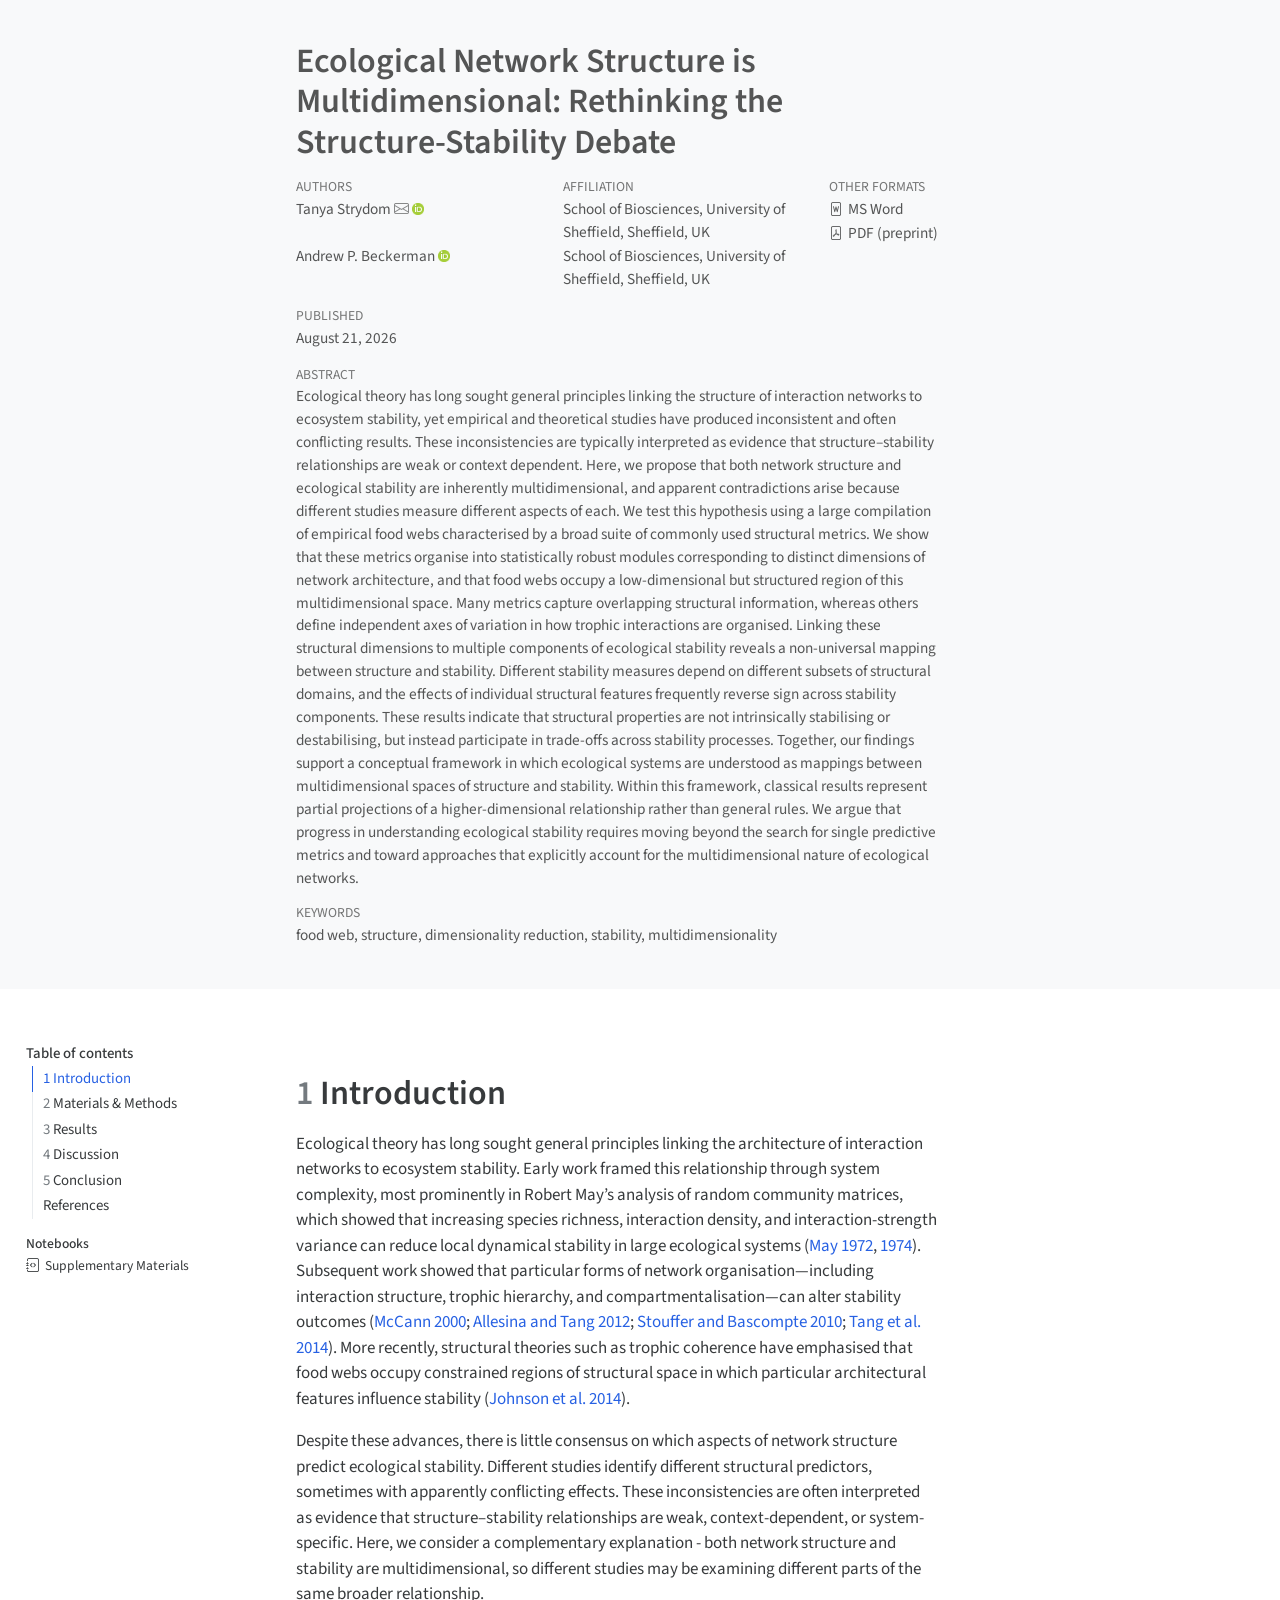
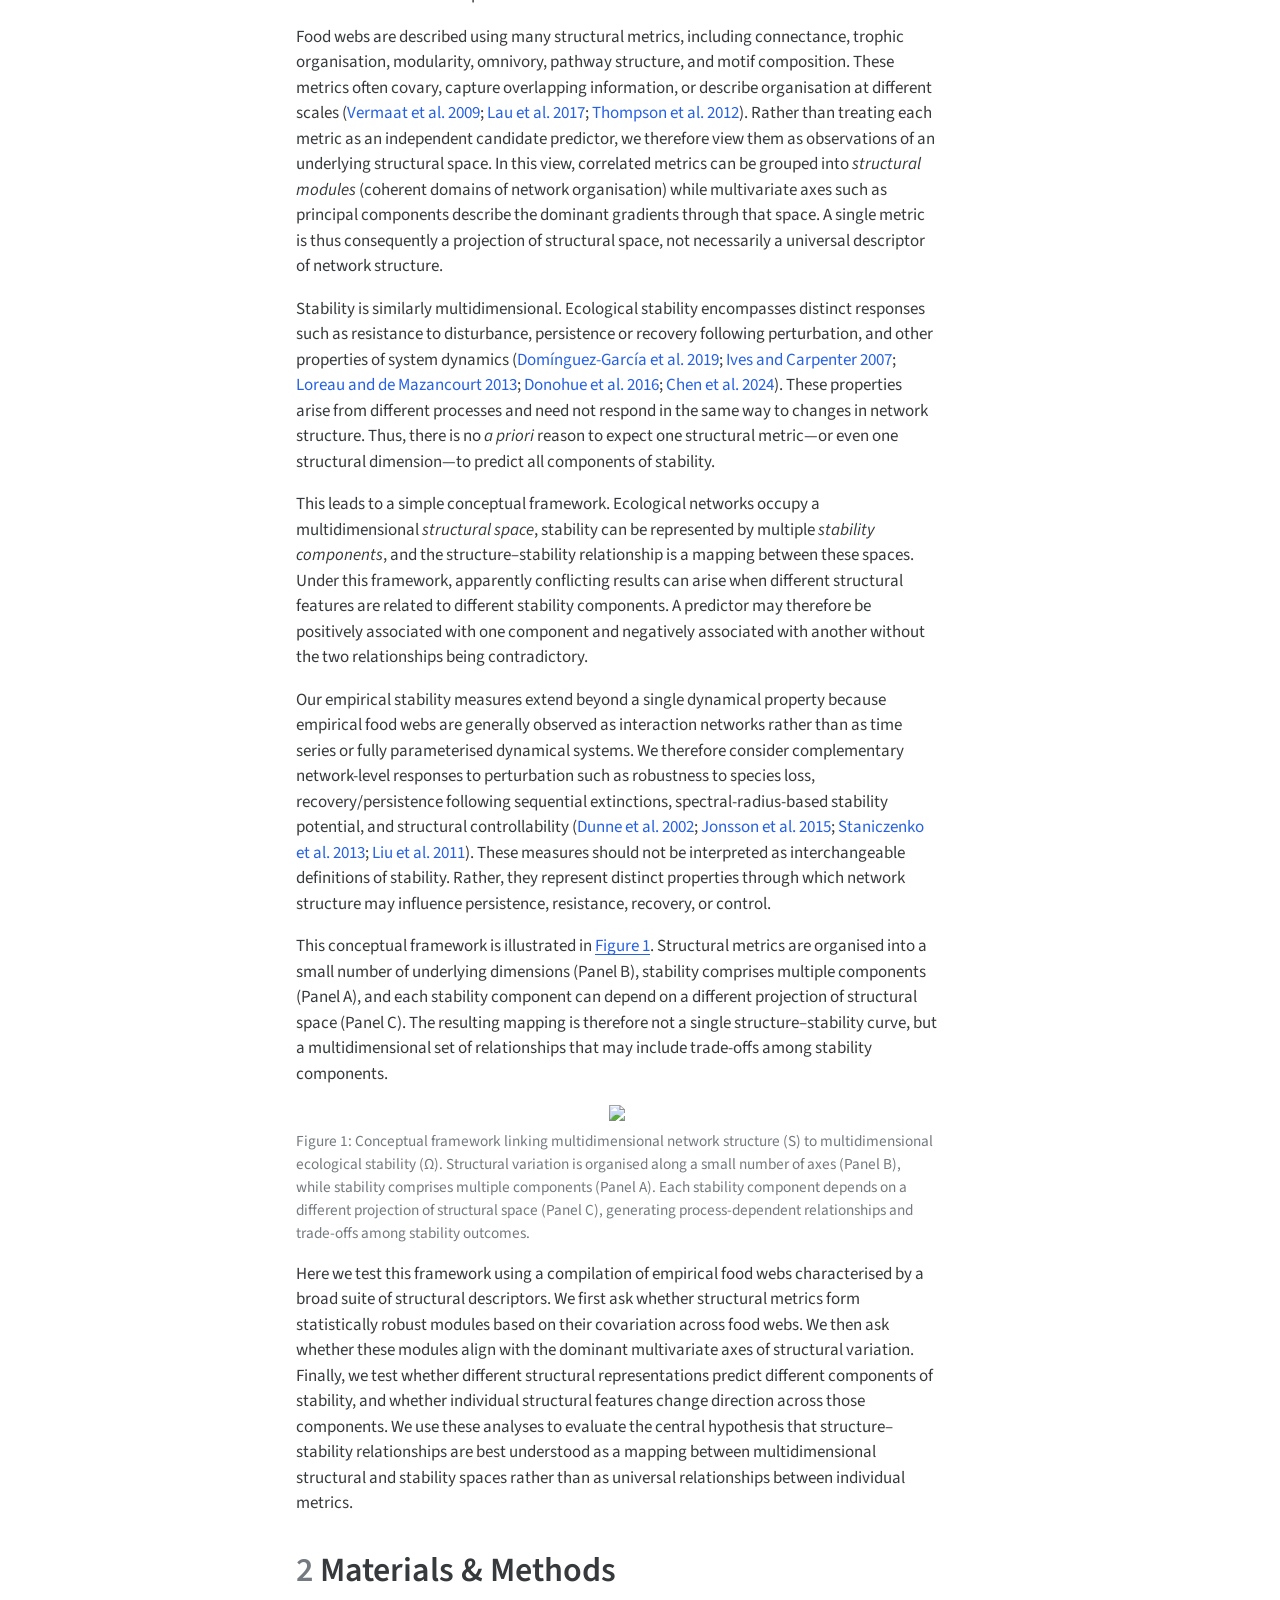
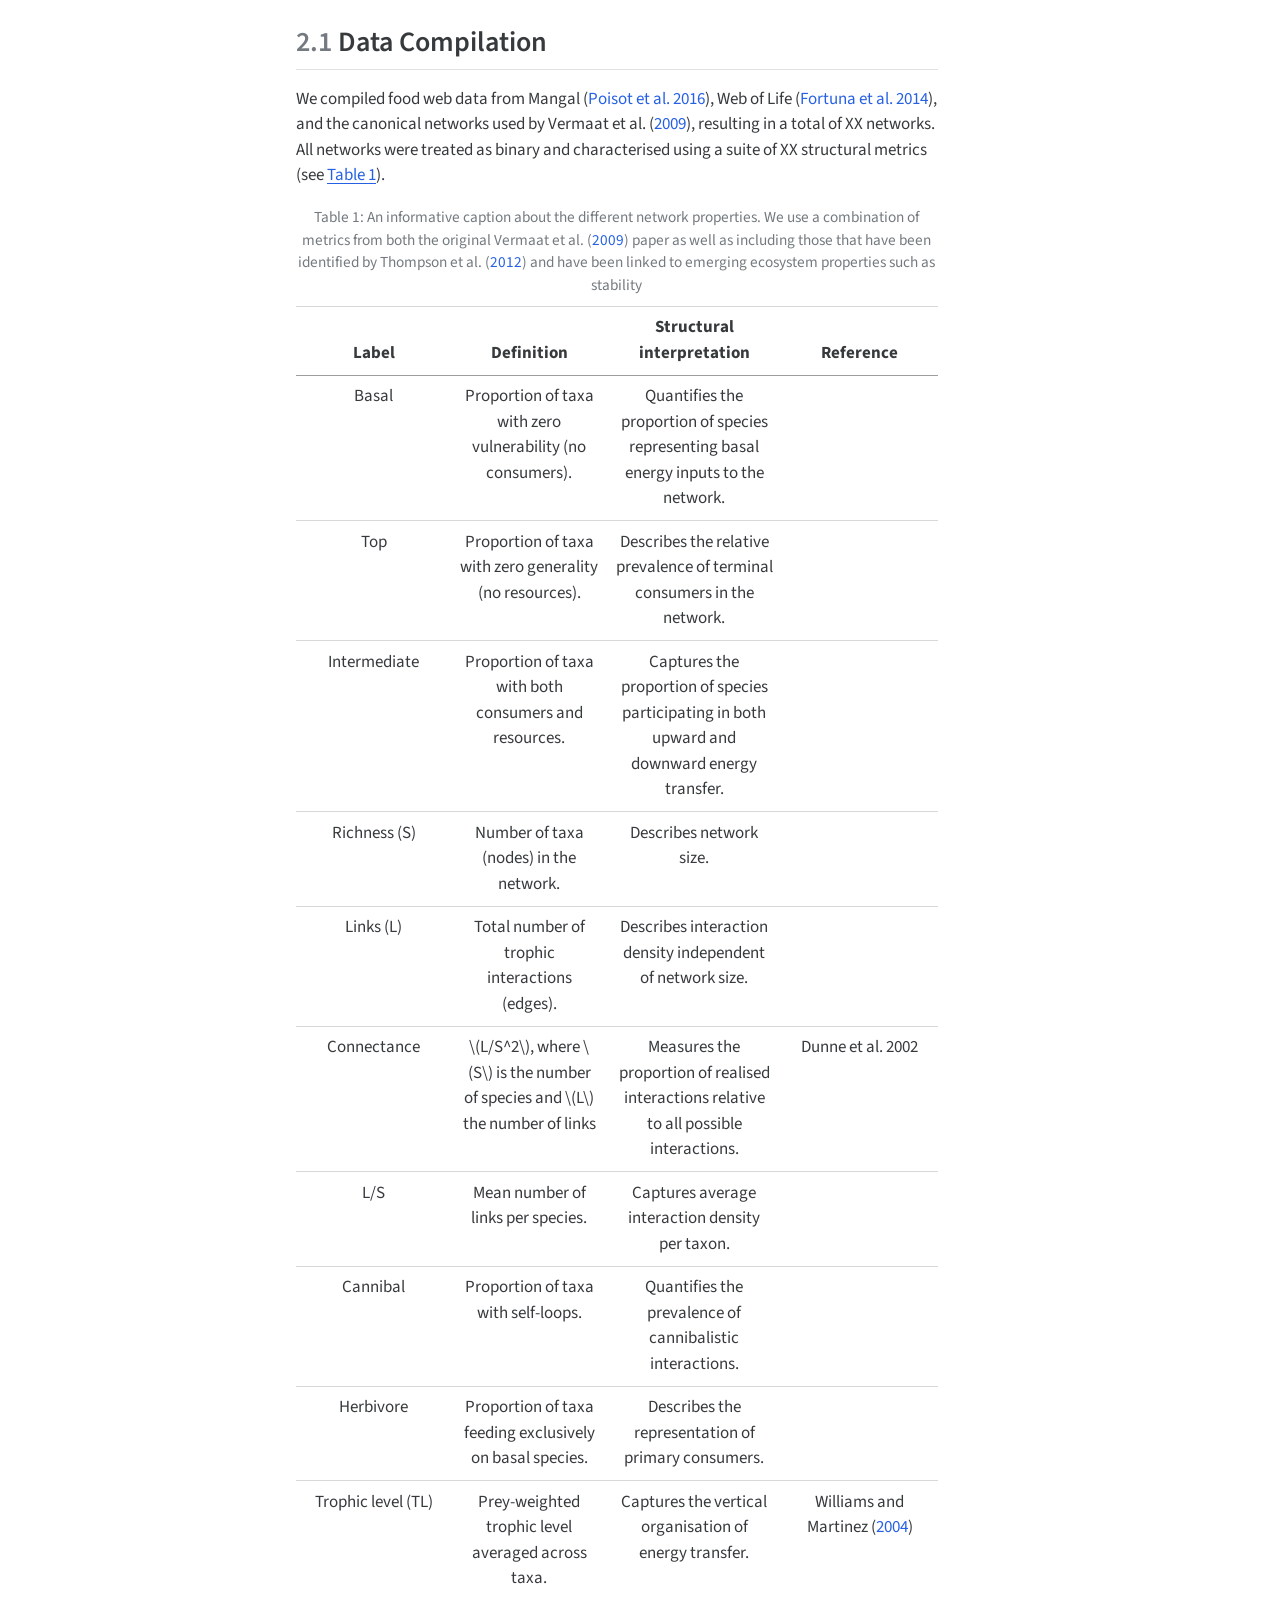
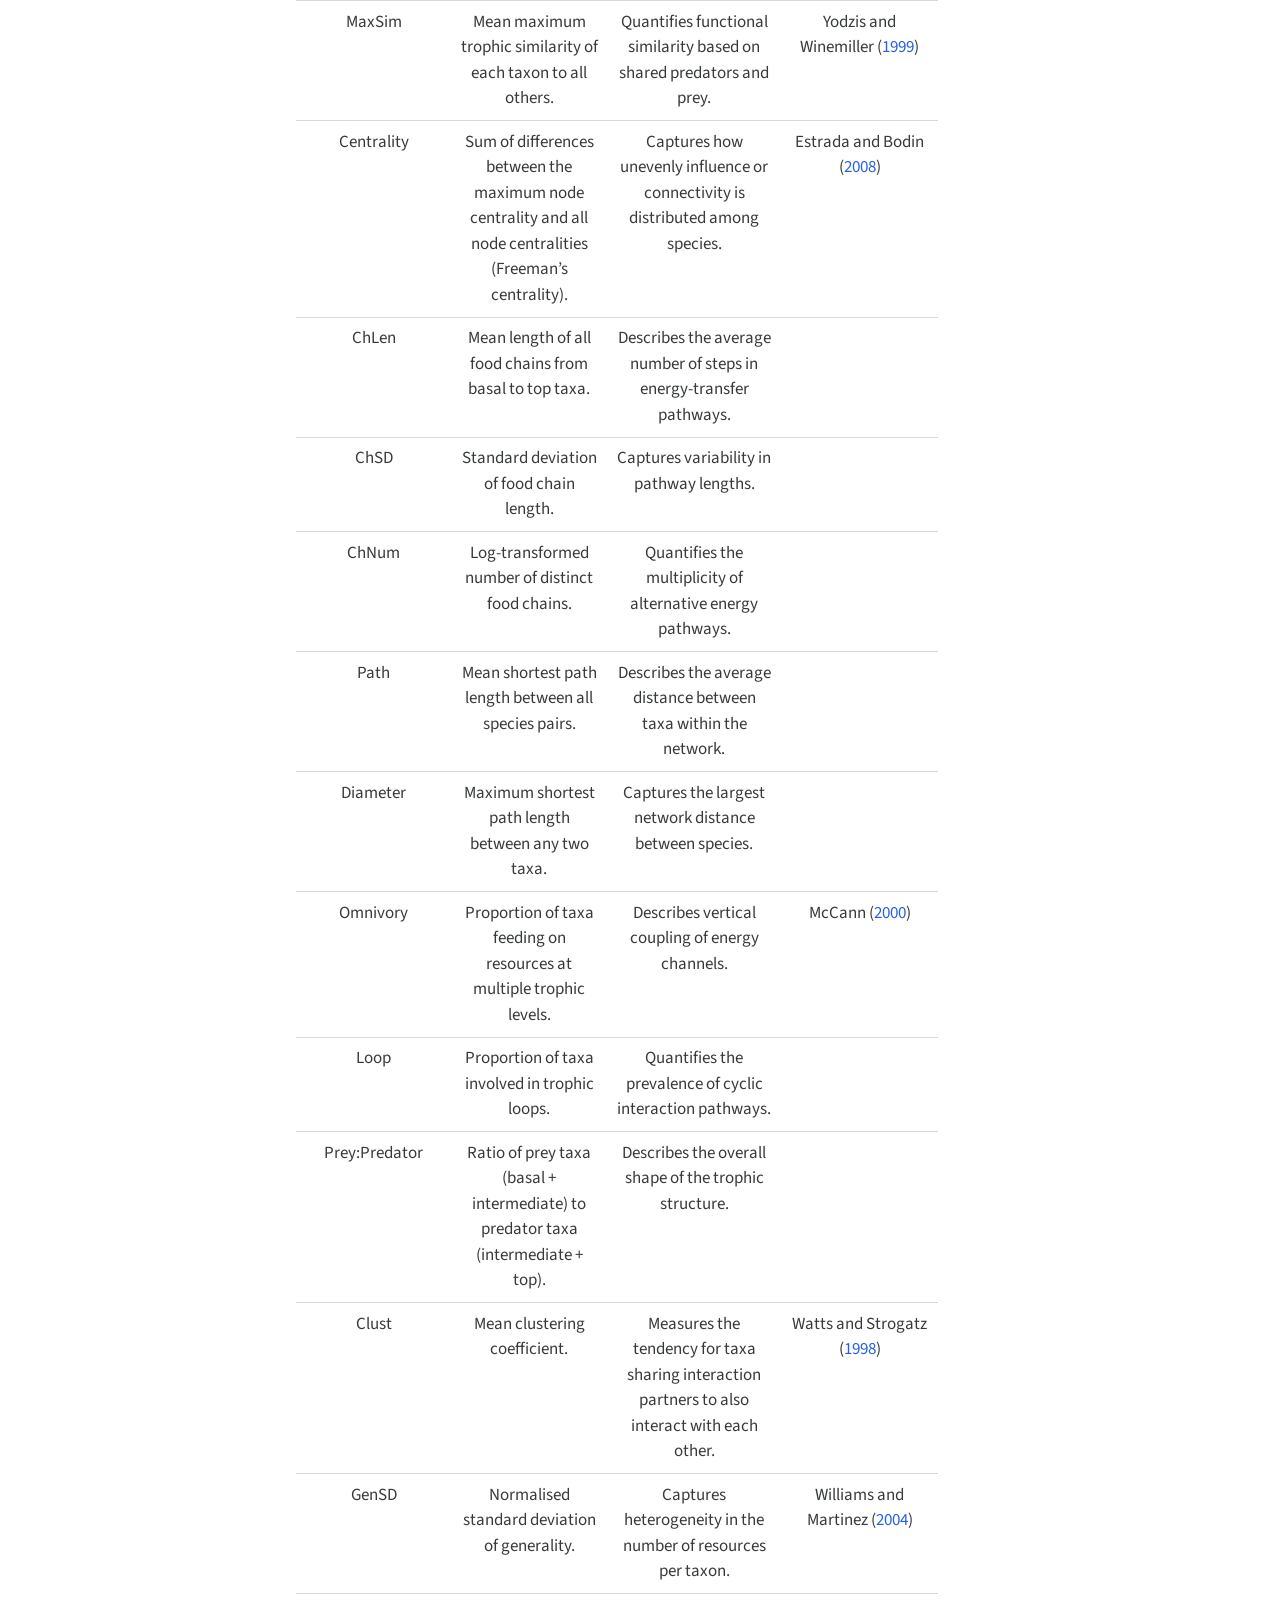
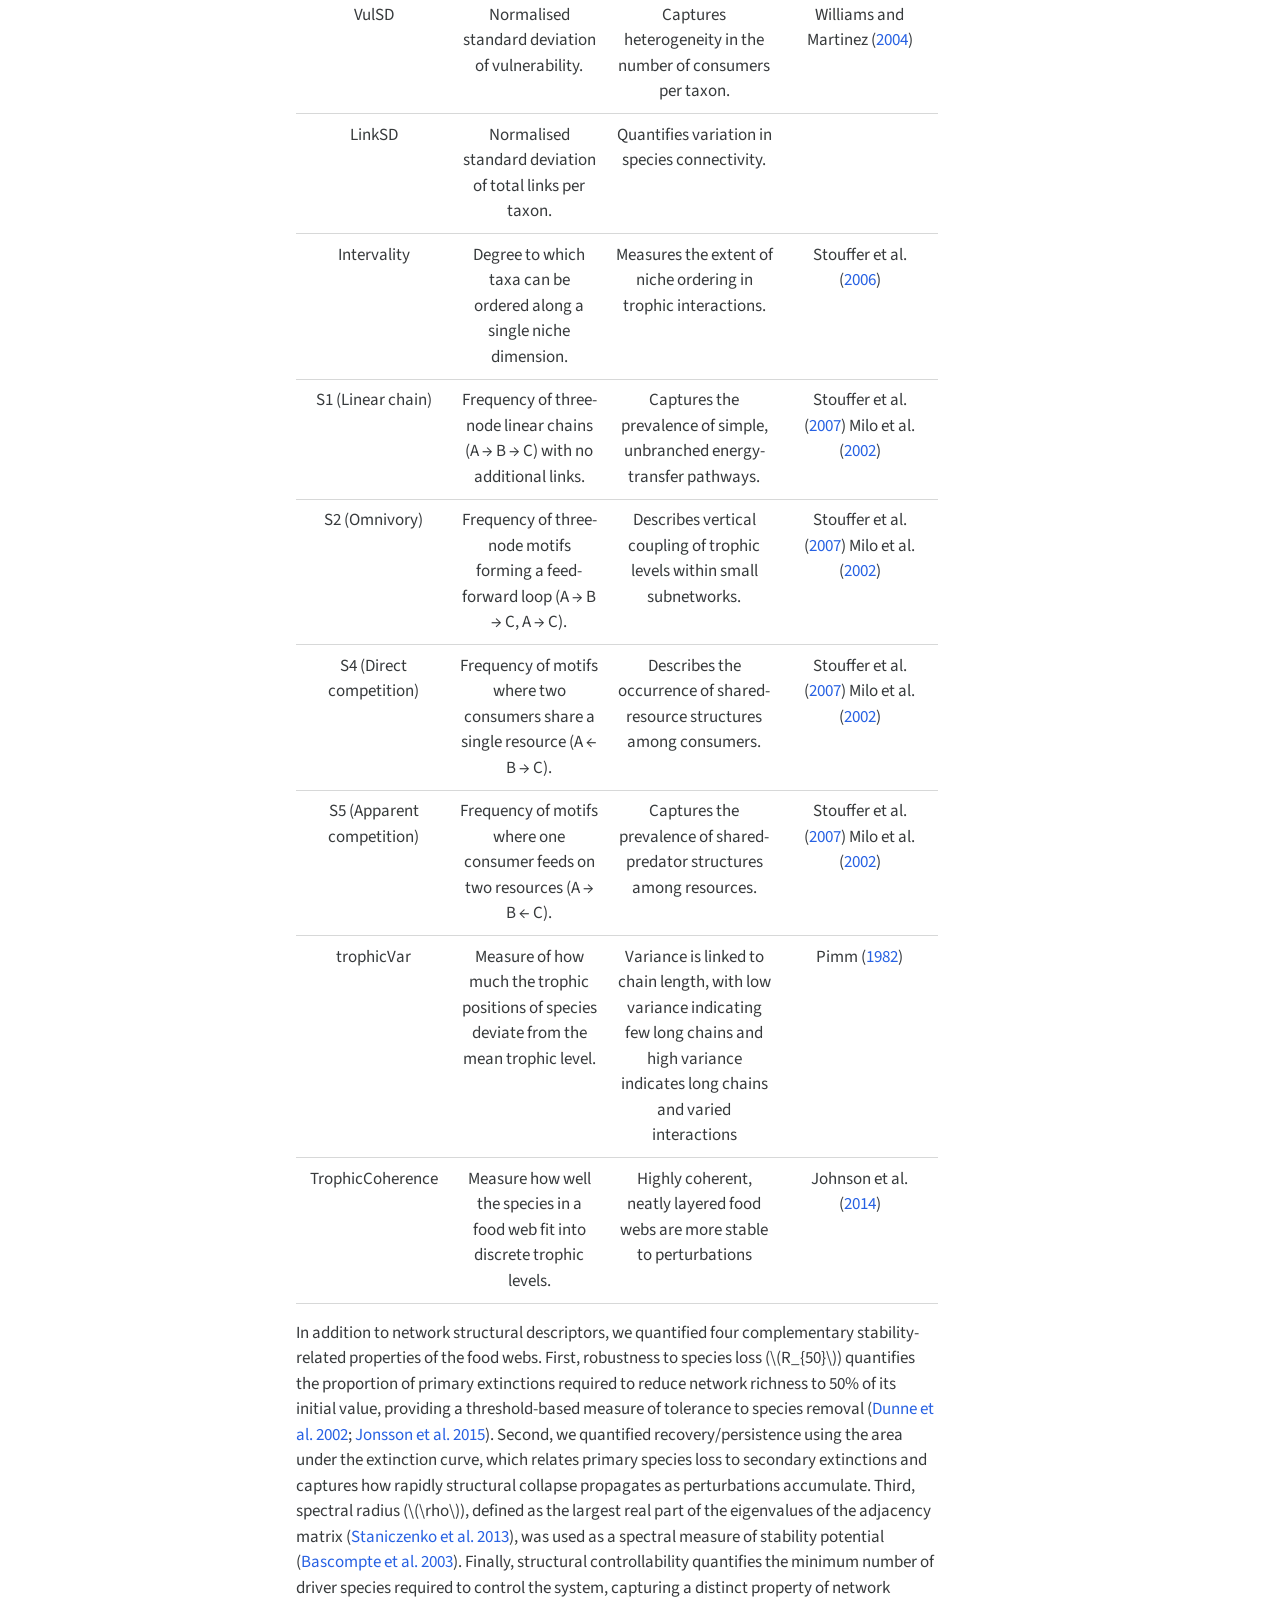
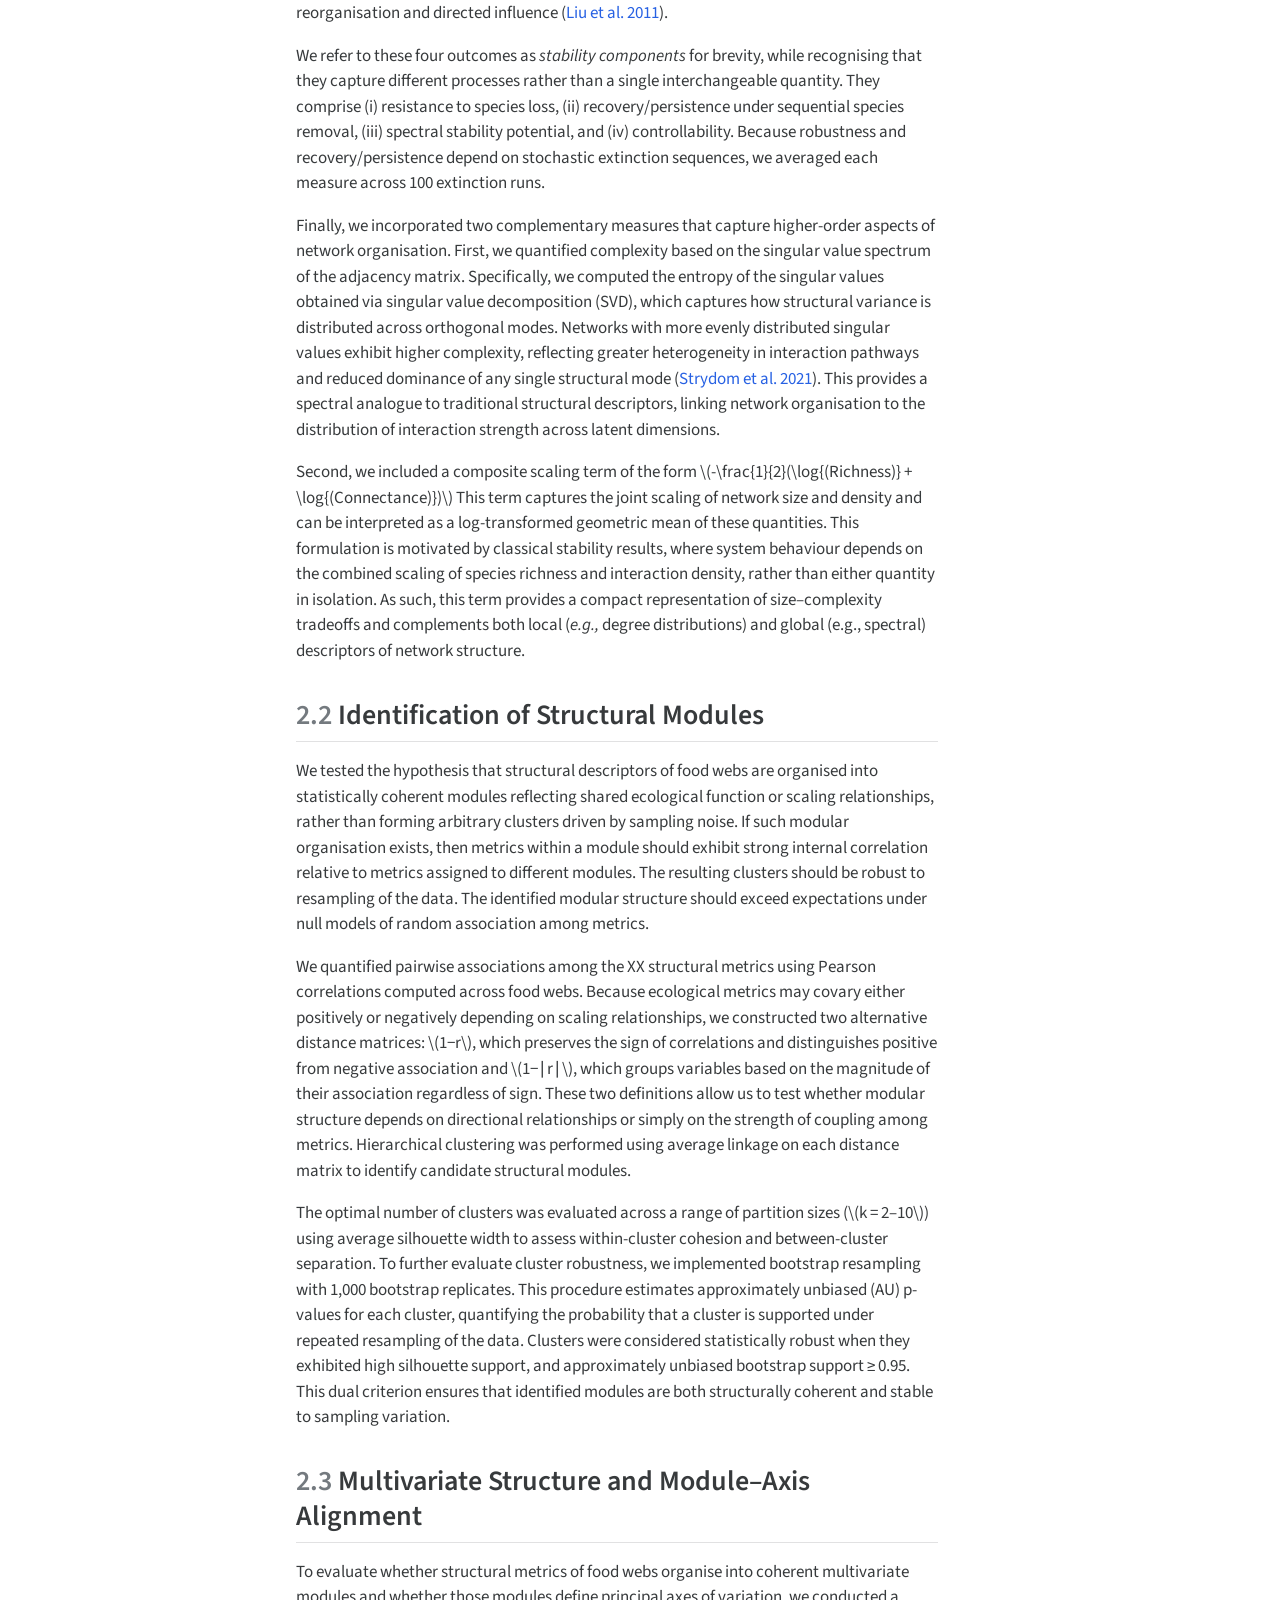
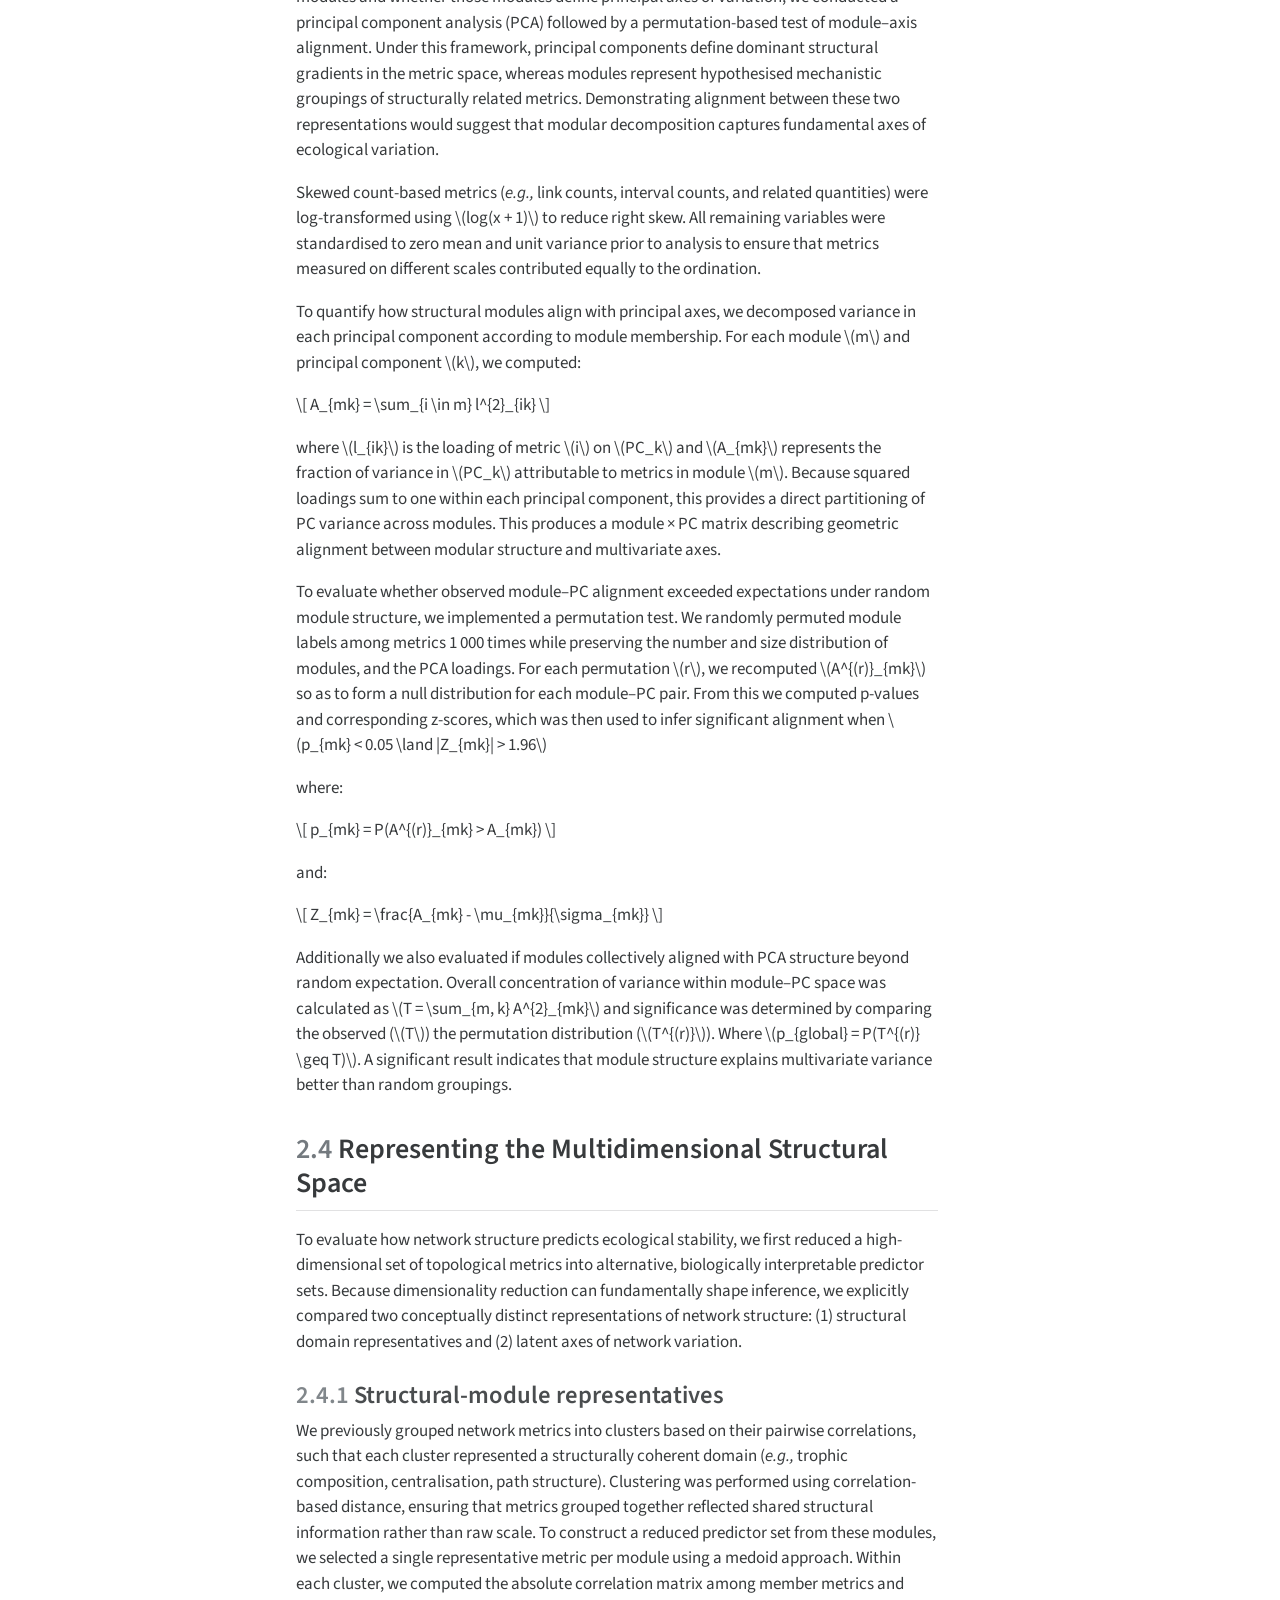
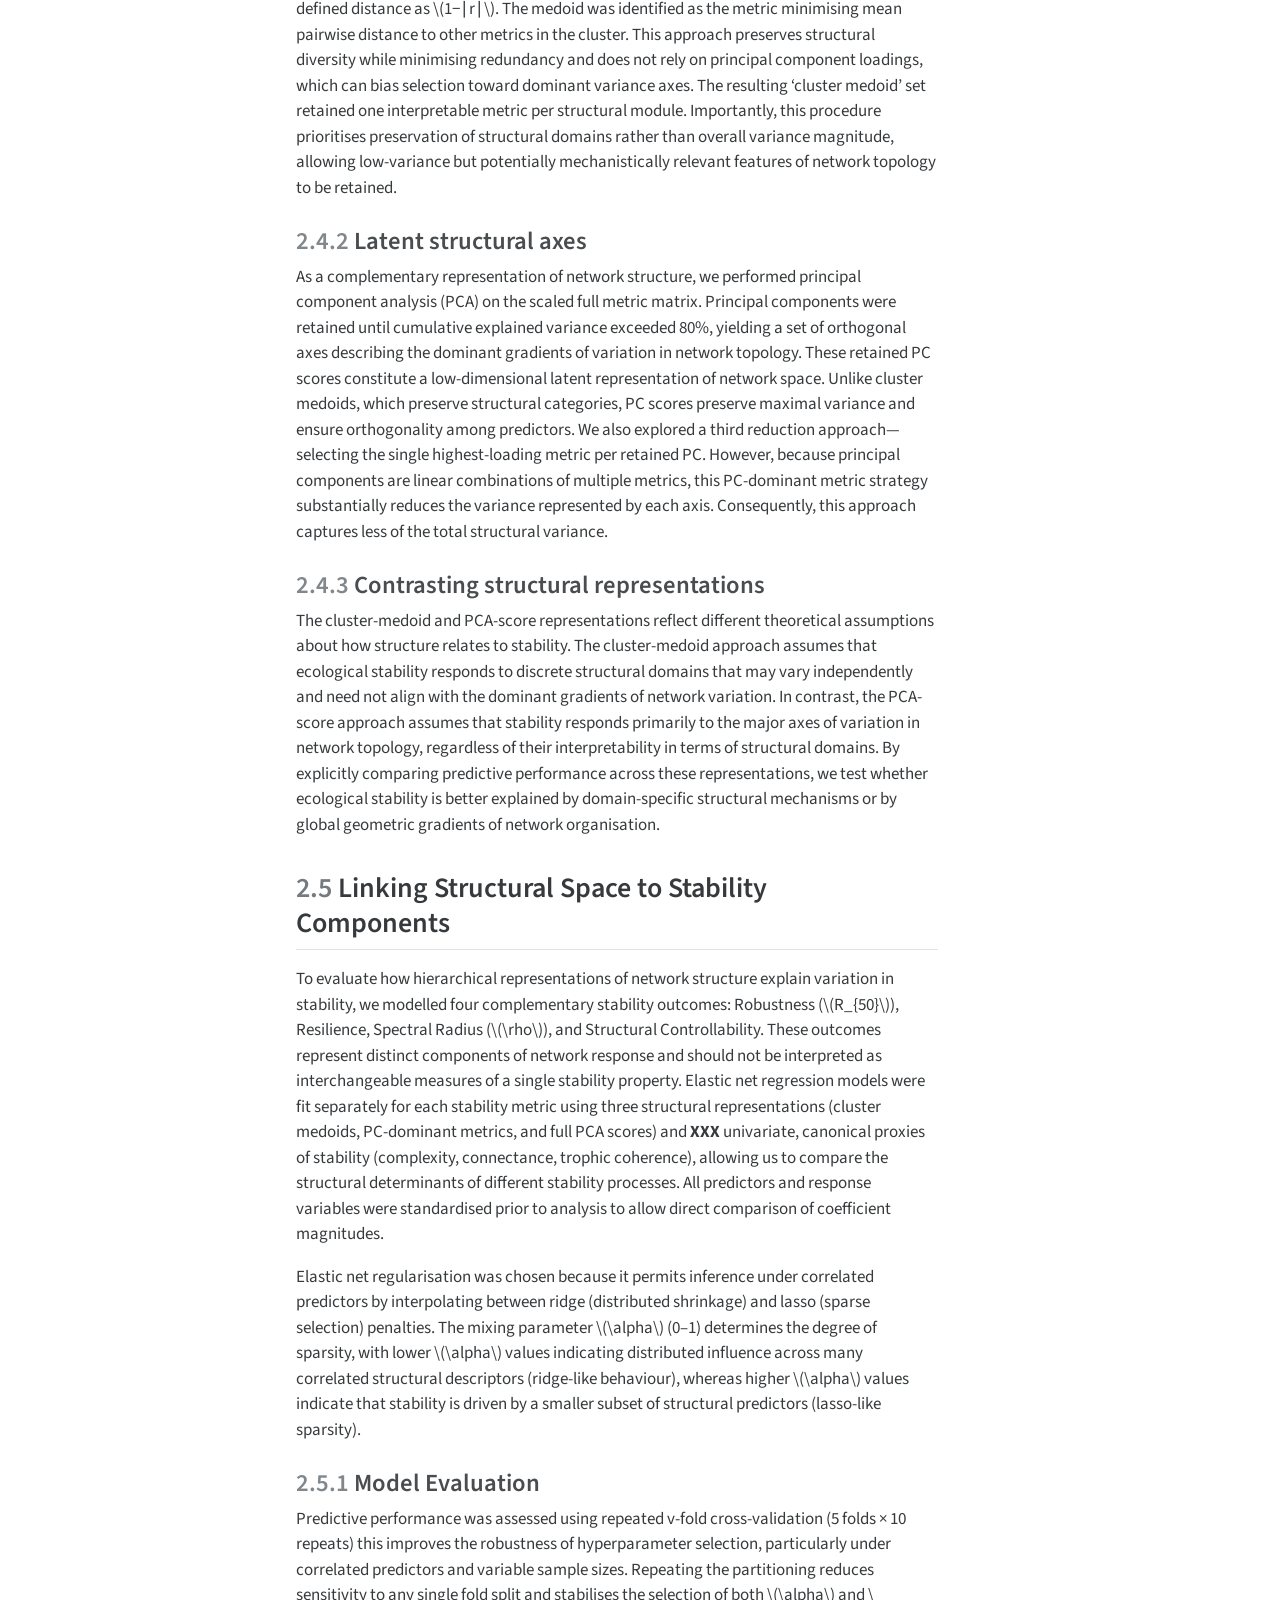
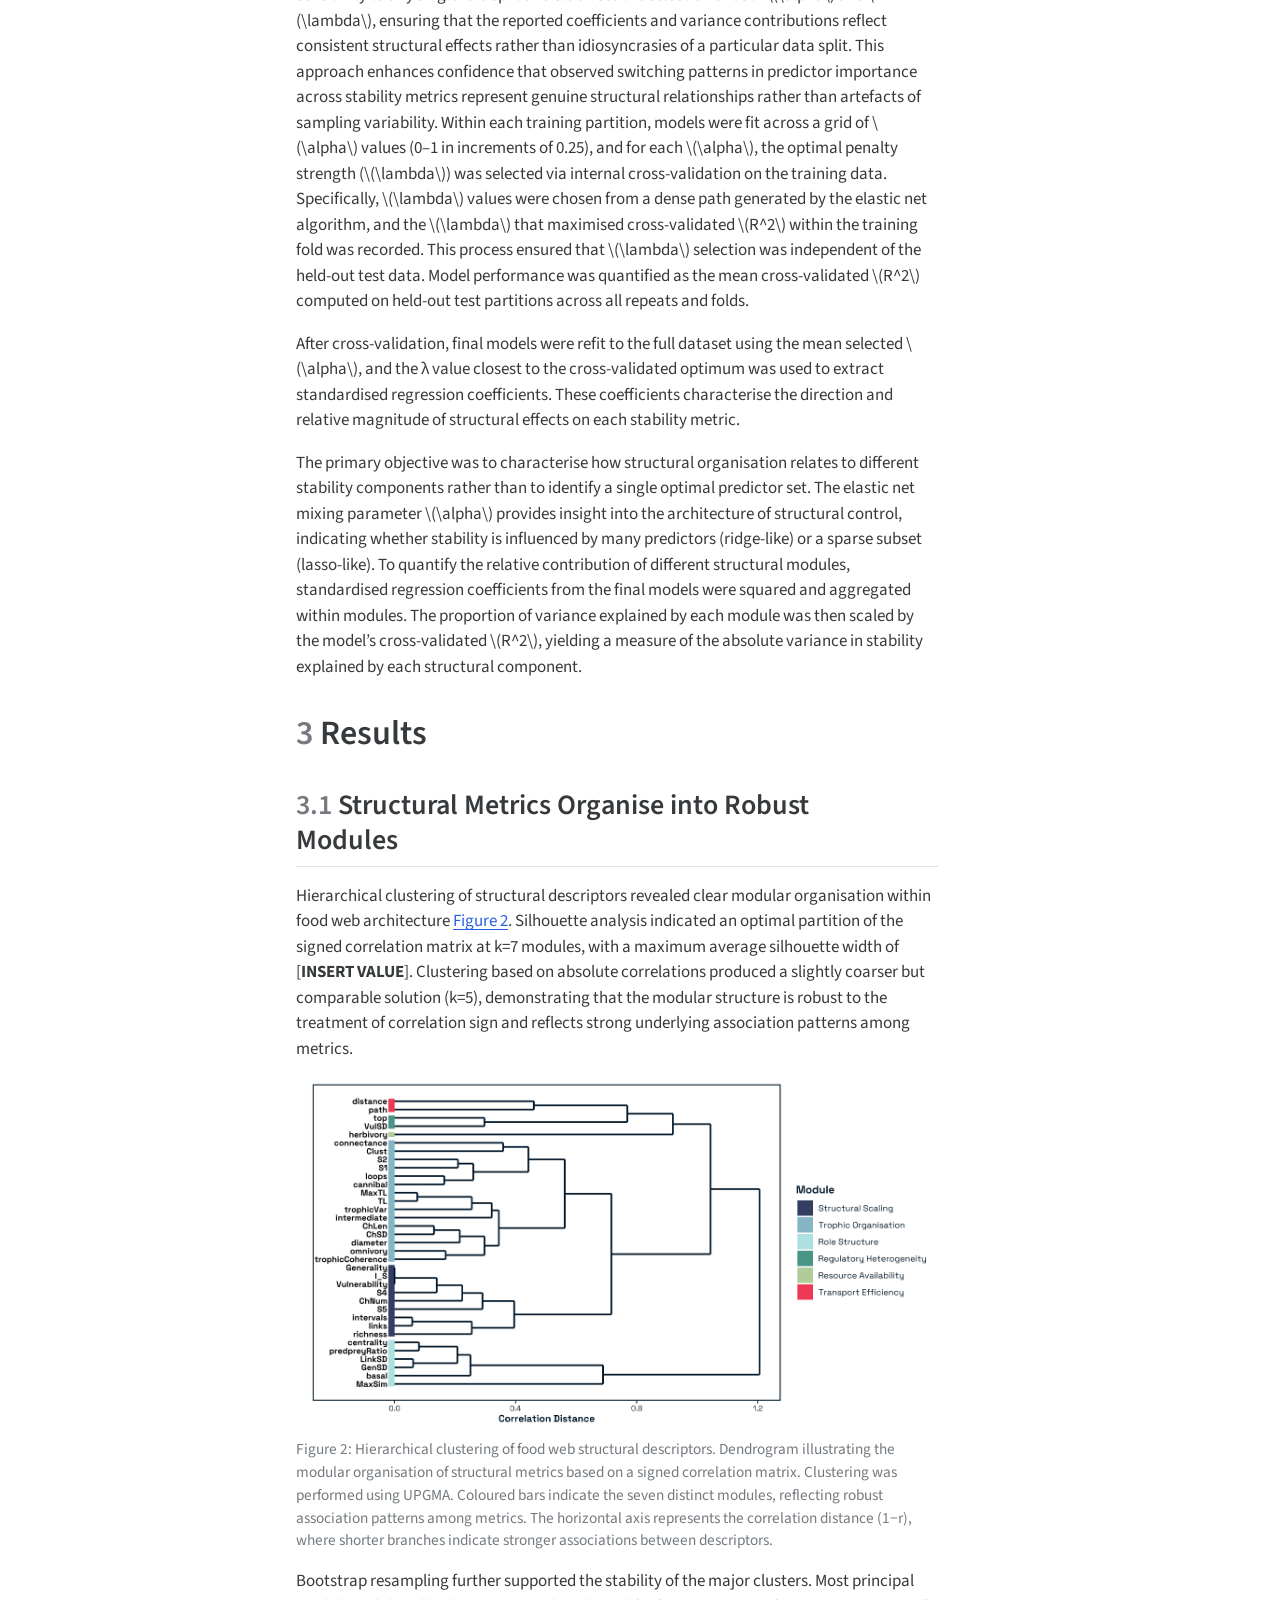
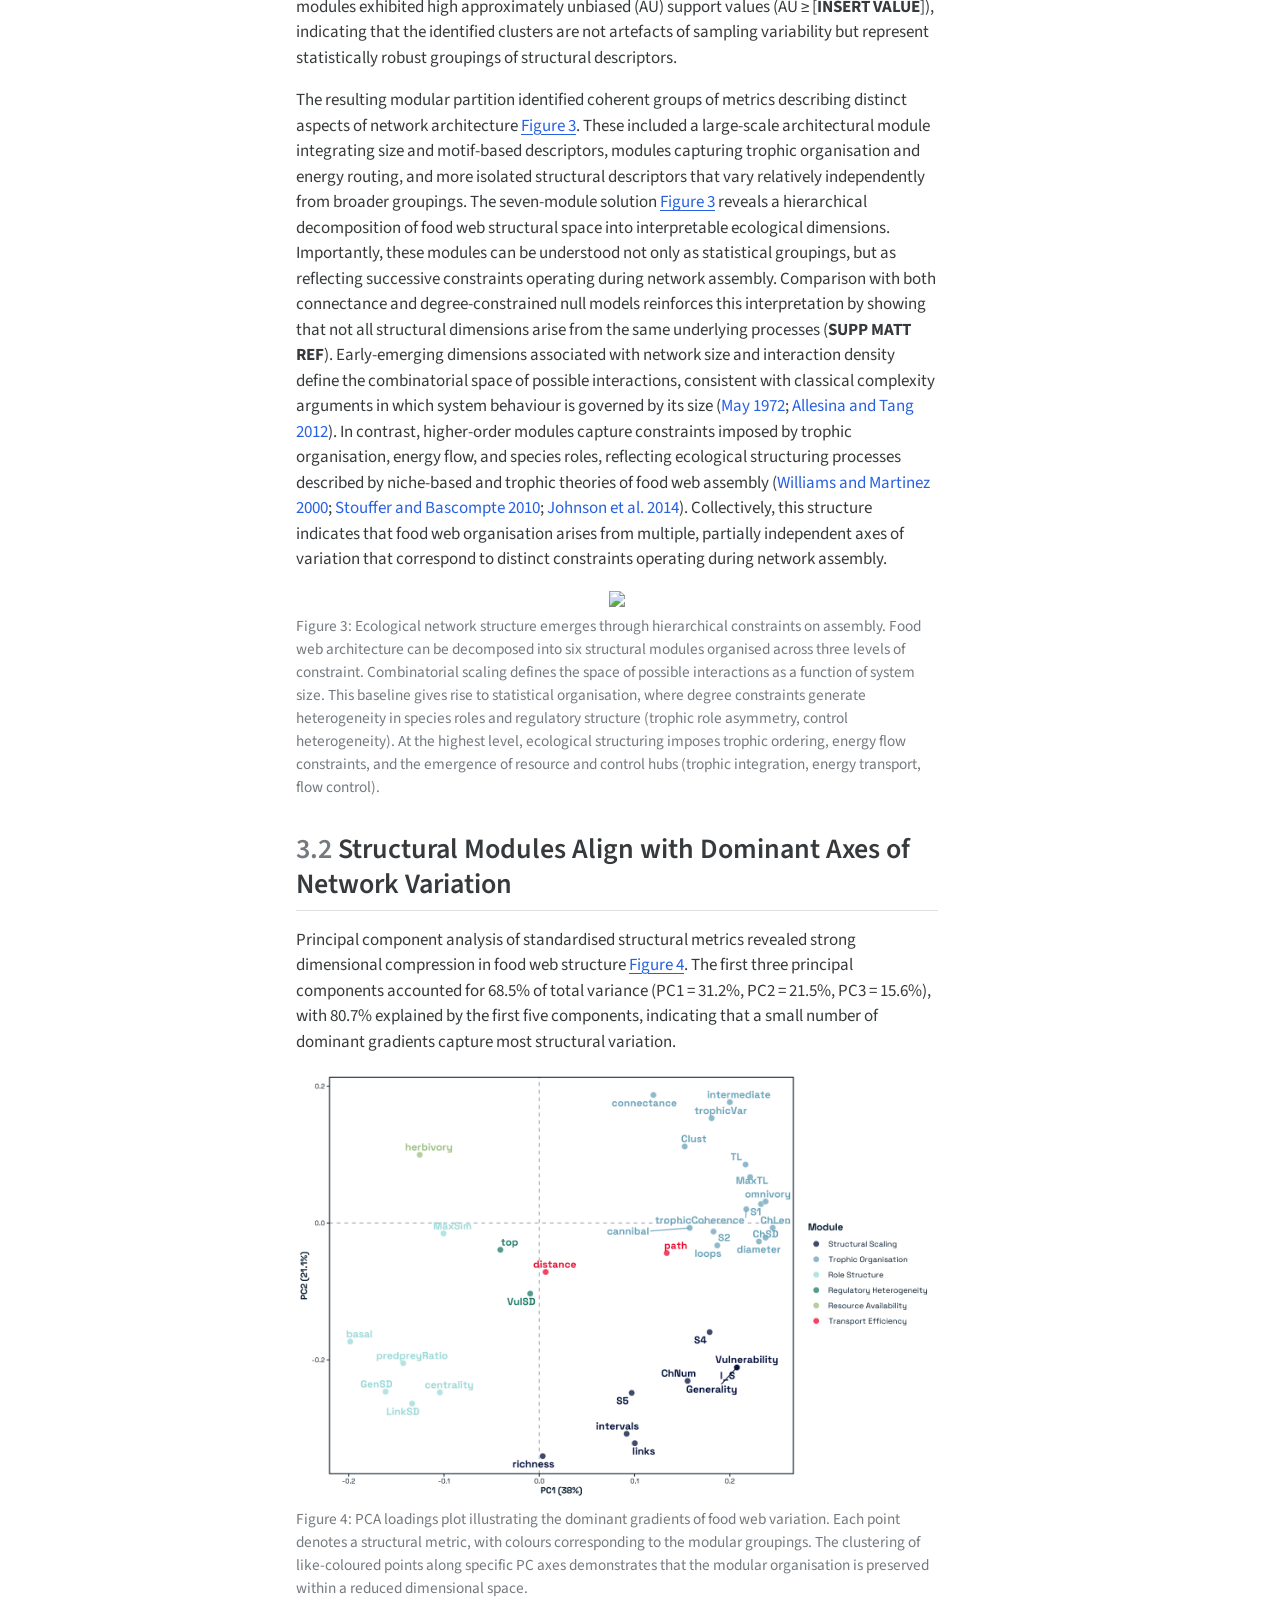
==== commit 1a2d154f: "Built site for gh-pages" ====
--- a/index.html
+++ b/index.html
@@ -8,7 +8,7 @@
 
 <meta name="author" content="Tanya Strydom">
 <meta name="author" content="Andrew P. Beckerman">
-<meta name="dcterms.date" content="2026-07-30">
+<meta name="dcterms.date" content="2026-08-21">
 <meta name="keywords" content="food web, structure, dimensionality reduction, stability, multidimensionality">
 
 <title>Ecological Network Structure is Multidimensional: Rethinking the Structure-Stability Debate</title>
@@ -62,7 +62,7 @@
 <link href="site_libs/quarto-html/quarto-syntax-highlighting-d5b4e69c7e37b49c6591bcc5116dd748.css" rel="stylesheet" id="quarto-text-highlighting-styles">
 <script src="site_libs/bootstrap/bootstrap.min.js"></script>
 <link href="site_libs/bootstrap/bootstrap-icons.css" rel="stylesheet">
-<link href="site_libs/bootstrap/bootstrap-7fca231f0f6bfd3bec1af756033c583c.min.css" rel="stylesheet" append-hash="true" id="quarto-bootstrap" data-mode="light">
+<link href="site_libs/bootstrap/bootstrap-b89755862c00f08386c47aeabbd074f3.min.css" rel="stylesheet" append-hash="true" id="quarto-bootstrap" data-mode="light">
 <script src="site_libs/quarto-contrib/glightbox/glightbox.min.js"></script>
 <link href="site_libs/quarto-contrib/glightbox/glightbox.min.css" rel="stylesheet">
 <link href="site_libs/quarto-contrib/glightbox/lightbox.css" rel="stylesheet">
@@ -109,10 +109,10 @@
 <meta name="citation_keywords" content="food web,structure,dimensionality reduction,stability,multidimensionality">
 <meta name="citation_author" content="Tanya Strydom">
 <meta name="citation_author" content="Andrew P. Beckerman">
-<meta name="citation_publication_date" content="2026-07-30">
-<meta name="citation_cover_date" content="2026-07-30">
+<meta name="citation_publication_date" content="2026-08-21">
+<meta name="citation_cover_date" content="2026-08-21">
 <meta name="citation_year" content="2026">
-<meta name="citation_online_date" content="2026-07-30">
+<meta name="citation_online_date" content="2026-08-21">
 <meta name="citation_language" content="en">
 <meta name="citation_reference" content="citation_title=Error and attack tolerance of complex networks;,citation_abstract=Many complex systems display a surprising degree of tolerance against errors. For example, relatively simple organisms grow, persist and reproduce despite drastic pharmaceutical or environmental interventions, an error tolerance attributed to the robustness of the underlying metabolic network1. Complex communication networks2 display a surprising degree of robustness: although key components regularly malfunction, local failures rarely lead to the loss of the global information-carrying ability of the network. The stability of these and other complex systems is often attributed to the redundant wiring of the functional web defined by the systems’ components. Here we demonstrate that error tolerance is not shared by all redundant systems: it is displayed only by a class of inhomogeneously wired networks, called scale-free networks, which include the World-Wide Web3,4,5, the Internet6, social networks7 and cells8. We find that such networks display an unexpected degree of robustness, the ability of their nodes to communicate being unaffected even by unrealistically high failure rates. However, error tolerance comes at a high price in that these networks are extremely vulnerable to attacks (that is, to the selection and removal of a few nodes that play a vital role in maintaining the network’s connectivity). Such error tolerance and attack vulnerability are generic properties of communication networks.;,citation_author=Réka Albert;,citation_author=Hawoong Jeong;,citation_author=Albert-László Barabási;,citation_publication_date=2000-07;,citation_cover_date=2000-07;,citation_year=2000;,citation_fulltext_html_url=https://www.nature.com/articles/35019019;,citation_issue=6794;,citation_doi=10.1038/35019019;,citation_issn=1476-4687;,citation_volume=406;,citation_language=en-US;,citation_journal_title=Nature;,citation_publisher=Nature Publishing Group;">
 <meta name="citation_reference" content="citation_title=Stability criteria for complex ecosystems;,citation_abstract=Analysis of stability criteria for different types of complex ecological network shows key differences between predator–prey interactions, which are stabilizing, and competitive and mutualistic interactions, which are destabilizing.;,citation_author=Stefano Allesina;,citation_author=Si Tang;,citation_publication_date=2012-03;,citation_cover_date=2012-03;,citation_year=2012;,citation_fulltext_html_url=https://www.nature.com/articles/nature10832;,citation_issue=7388, 7388;,citation_doi=10.1038/nature10832;,citation_issn=1476-4687;,citation_volume=483;,citation_language=en-US;,citation_journal_title=Nature;,citation_publisher=Nature Publishing Group;">
@@ -136,6 +136,7 @@
 <meta name="citation_reference" content="citation_title=Weak Interactions, Omnivory and Emergent Food-Web Properties;,citation_abstract=Empirical studies have shown that, in real ecosystems, species-interaction strengths are generally skewed in their distribution towards weak interactions. Some theoretical work also suggests that weak interactions, especially in omnivorous links, are important for the local stability of a community at equilibrium. However, the majority of theoretical studies use uniform distributions of interaction strengths to generate artificial communities for study. We investigate the effects of the underlying interaction-strength distribution upon the return time, permanence and feasibility of simple Lotka-Volterra equilibrium communities. We show that a skew towards weak interactions promotes local and global stability only when omnivory is present. It is found that skewed interaction strengths are an emergent property of stable omnivorous communities, and that this skew towards weak interactions creates a dynamic constraint maintaining omnivory. Omnivory is more likely to occur when omnivorous interactions are skewed towards weak interactions. However, a skew towards weak interactions increases the return time to equilibrium, delays the recovery of ecosystems and hence decreases the stability of a community. When no skew is imposed, the set of stable omnivorous communities shows an emergent distribution of skewed interaction strengths. Our results apply to both local and global concepts of stability and are robust to the definition of a feasible community. These results are discussed in the light of empirical data and other theoretical studies, in conjunction with their broader implications for community assembly.;,citation_author=Mark Emmerson;,citation_author=Jon M. Yearsley;,citation_publication_date=2004;,citation_cover_date=2004;,citation_year=2004;,citation_fulltext_html_url=https://www.jstor.org/stable/4142589;,citation_issue=1537;,citation_issn=0962-8452;,citation_volume=271;,citation_journal_title=Proceedings: Biological Sciences;,citation_publisher=The Royal Society;">
 <meta name="citation_reference" content="citation_title=Characterization of topological keystone species;,citation_abstract=An important question in the network representation of ecological systems is to determine how direct and indirect interactions between species determine the positional importance of species in the ecosystem. Here we present a quantitative analysis of the similarities and differences of six different topological centrality measures as indicators of keystone species in 17 food webs. These indicators account for local, global and “‘meso-scale’” – intermediate between local and global – topological information about species in the food webs. Using factor analysis we shown that most of these centrality indices share a great deal of topological information, which range from 75% to 96%. A generalized keystone indicator is then proposed by considering the factor loadings of the six-centrality measures, which contains most of the information encoded by these indices. However, the individual ordering of species according to these criteria display significant differences in most food webs. We simulate the effects of species extinction by removing species ranked according to a local and a “‘meso-scale’” centrality indicator. The differences observed on three network characteristics – size, average distance and clustering coefficient of the largest component –after the removal of the most central nodes indicate that the consideration of these indices have different impacts for the ranking of species with conservational biology purposes. The “‘meso-scale’” indicator appears to play an important role in determining the relative importance of species in epidemic spread and parasitism rates.;,citation_author=Ernesto Estrada;,citation_publication_date=2007-03;,citation_cover_date=2007-03;,citation_year=2007;,citation_fulltext_html_url=https://linkinghub.elsevier.com/retrieve/pii/S1476945X07000189;,citation_issue=1–2;,citation_doi=10.1016/j.ecocom.2007.02.018;,citation_issn=1476945X;,citation_volume=4;,citation_language=en-US;,citation_journal_title=Ecological Complexity;,citation_journal_abbrev=Ecological Complexity;">
 <meta name="citation_reference" content="citation_title=Using Network Centrality Measures to Manage Landscape Connectivity;,citation_abstract=We use a graph-theoretical landscape modeling approach to investigate how to identify central patches in the landscape as well as how these central patches influence (1) organism movement within the local neighborhood and (2) the dispersal of organisms beyond the local neighborhood. Organism movements were theoretically estimated based on the spatial configuration of the habitat patches in the studied landscape. We find that centrality depends on the way the graph-theoretical model of habitat patches is constructed, although even the simplest network representation, not taking strength and directionality of potential organisms flows into account, still provides a coarse-grained assessment of the most important patches according to their contribution to landscape connectivity. Moreover, we identify (at least) two general classes of centrality. One accounts for the local flow of organisms in the neighborhood of a patch, and the other accounts for the ability to maintain connectivity beyond the scale of the local neighborhood. Finally, we study how habitat patches with high scores on different network centrality measures are distributed in a fragmented agricultural landscape in Madagascar. Results show that patches with high degree and betweenness centrality are widely spread, while patches with high subgraph and closeness centrality are clumped together in dense clusters. This finding may enable multispecies analyses of single-species network models.;,citation_author=Ernesto Estrada;,citation_author=Örjan Bodin;,citation_publication_date=2008;,citation_cover_date=2008;,citation_year=2008;,citation_fulltext_html_url=https://onlinelibrary.wiley.com/doi/abs/10.1890/07-1419.1;,citation_issue=7;,citation_doi=10.1890/07-1419.1;,citation_issn=1939-5582;,citation_volume=18;,citation_language=en-US;,citation_journal_title=Ecological Applications;">
+<meta name="citation_reference" content="citation_title=Mediating role of food web structure in linking diversity to multidimensional stability: Evidence from global marine ecosystems;,citation_abstract=The diversity-stability relationship persists as a central ecological debate, as existing work primarily examines direct diversity and structural drivers, while empirical evidence clarifying how direct and structure-mediated pathways jointly shape ecosystem multistability remains limited. Here, we analyzed 217 global marine food webs, quantifying structural properties and multidimensional stability to evaluate how diversity and structure jointly influence stability. Our analyses reveal that diversity is consistently linked to stability through dual pathways: positively associated with resistance and resilience via indirect structural mediation, yet negatively correlated with local stability unless interaction strength is accounted for. Critically, omitting structural mediation yields a net negative diversity-stability correlation, whereas integrating food web structure uncovers context-dependent positive relationships, underscoring structural metrics as pivotal explanatory variables. Our findings reconcile the diversity-stability debate by showing that the food web structure mediates context-dependent stability outcomes—integrating direct and indirect pathways resolves contradictions and advances actionable metrics for conservation strategies resilient to environmental changes.;,citation_author=Jianfeng Feng;,citation_author=Xuhao Wan;,citation_author=Ruyue Wang;,citation_author=Shengpeng Li;,citation_author=Maohong Wei;,citation_author=Vasilis Dakos;,citation_author=Marcos Llope;,citation_author=Xueqiang Lu;,citation_author=Nils Chr. Stenseth;,citation_publication_date=2025-10-10;,citation_cover_date=2025-10-10;,citation_year=2025;,citation_fulltext_html_url=https://www.science.org/doi/10.1126/sciadv.adv3841;,citation_issue=41;,citation_doi=10.1126/sciadv.adv3841;,citation_volume=11;,citation_journal_title=Science Advances;,citation_publisher=American Association for the Advancement of Science;">
 <meta name="citation_reference" content="citation_title=The Web of Life;,citation_abstract=The Web of Life (www.web-of-life.es) provides a graphical user interface, based on Google Maps, for easily visualizing and downloading data on ecological networks of species interactions. It is designed and implemented in a relational database management system, allowing sophisticated and user-friendly searching across networks. Users can access the database by any web browser using a variety of operating systems. Data can be downloaded in several common formats, and a data transmission webservice in JavaScript Object Notation is also provided.;,citation_author=Miguel A. Fortuna;,citation_author=Raul Ortega;,citation_author=Jordi Bascompte;,citation_publication_date=2014-03-11;,citation_cover_date=2014-03-11;,citation_year=2014;,citation_fulltext_html_url=http://arxiv.org/abs/1403.2575;,citation_doi=10.48550/arXiv.1403.2575;">
 <meta name="citation_reference" content="citation_title=The meaning of functional trait composition of food webs for ecosystem functioning;,citation_abstract=There is a growing interest in using trait-based approaches to characterize the functional structure of animal communities. Quantitative methods have been derived mostly for plant ecology, but it is now common to characterize the functional composition of various systems such as soils, coral reefs, pelagic food webs or terrestrial vertebrate communities. With the everincreasing availability of distribution and trait data, a quantitative method to represent the different roles of animals in a community promise to find generalities that will facilitate cross-system comparisons. There is, however, currently no theory relating the functional composition of food webs to their dynamics and properties. The intuitive interpretation that more functional diversity leads to higher resource exploitation and better ecosystem functioning was brought from plant ecology and does not apply readily to food webs. Here we appraise whether there are interprétable metrics to describe the functional composition of food webs that could foster a better understanding of their structure and functioning. We first distinguish the various roles that traits have on food web topology, resource extraction (bottom-up effects), trophic regulation (top-down effects), and the ability to keep energy and materials within the community. We then discuss positive effects of functional trait diversity on food webs, such as niche construction and bottom-up effects. We follow with a discussion on the negative effects of functional diversity, such as enhanced competition (both exploitation and apparent) and topdown control. Our review reveals that most of our current understanding of the impact of functional trait diversity on food web properties and functioning comes from an over-simplistic representation of network structure with well-defined levels. We, therefore, conclude with propositions for new research avenues for both theoreticians and empiricists.;,citation_author=Dominique Gravel;,citation_author=Camille Albouy;,citation_author=Wilfried Thuiller;,citation_publication_date=2016;,citation_cover_date=2016;,citation_year=2016;,citation_fulltext_html_url=http://www.jstor.org/stable/24768743;,citation_issue=1694;,citation_issn=0962-8436;,citation_volume=371;,citation_journal_title=Philosophical Transactions: Biological Sciences;,citation_publisher=Royal Society;">
 <meta name="citation_reference" content="citation_title=Feasibility and coexistence of large ecological communities;,citation_abstract=The role of species interactions in controlling the interplay between the stability of ecosystems and their biodiversity is still not well understood. The ability of ecological communities to recover after small perturbations of the species abundances (local asymptotic stability) has been well studied, whereas the likelihood of a community to persist when the conditions change (structural stability) has received much less attention. Our goal is to understand the effects of diversity, interaction strengths and ecological network structure on the volume of parameter space leading to feasible equilibria. We develop a geometrical framework to study the range of conditions necessary for feasible coexistence. We show that feasibility is determined by few quantities describing the interactions, yielding a nontrivial complexity–feasibility relationship. Analysing more than 100 empirical networks, we show that the range of coexistence conditions in mutualistic systems can be analytically predicted. Finally, we characterize the geometric shape of the feasibility domain, thereby identifying the direction of perturbations that are more likely to cause extinctions.;,citation_author=Jacopo Grilli;,citation_author=Matteo Adorisio;,citation_author=Samir Suweis;,citation_author=György Barabás;,citation_author=Jayanth R. Banavar;,citation_author=Stefano Allesina;,citation_author=Amos Maritan;,citation_publication_date=2017-02-24;,citation_cover_date=2017-02-24;,citation_year=2017;,citation_fulltext_html_url=https://www.nature.com/articles/ncomms14389;,citation_issue=1;,citation_doi=10.1038/ncomms14389;,citation_issn=2041-1723;,citation_volume=8;,citation_language=en-US;,citation_journal_title=Nature Communications;,citation_journal_abbrev=Nat Commun;,citation_publisher=Nature Publishing Group;">
@@ -186,8 +187,9 @@
 <meta name="citation_reference" content="citation_title=Evidence for the existence of a robust pattern of prey selection in food webs;,citation_abstract=Food webs aim to provide a thorough representation of the trophic interactions found in an ecosystem. The complexity of empirical food webs, however, is leading many ecologists to focus dynamic ecosystem studies on smaller microcosm or mesocosm studies based upon community modules, which comprise three to five species and the interactions likely to have ecological relevance. We provide here a structural counterpart to community modules. We investigate food-web “motifs” which are n-species connected subgraphs found within the food web. Remarkably, we find that the over- and under-representation of three-species motifs in empirical food webs can be understood through comparison to a static food-web model, the niche model. Our result conclusively demonstrates that predation upon species with some “characteristic” niche value is the prey selection mechanism consistent with the structural properties of empirical food webs.;,citation_author=Daniel B Stouffer;,citation_author=Juan Camacho;,citation_author=Wenxin Jiang;,citation_author=Luís A Nunes Amaral;,citation_publication_date=2007-06-13;,citation_cover_date=2007-06-13;,citation_year=2007;,citation_fulltext_html_url=https://royalsocietypublishing.org/doi/10.1098/rspb.2007.0571;,citation_issue=1621;,citation_doi=10.1098/rspb.2007.0571;,citation_volume=274;,citation_journal_title=Proceedings of the Royal Society B: Biological Sciences;,citation_publisher=Royal Society;">
 <meta name="citation_reference" content="citation_title=A robust measure of food web intervality;,citation_abstract=Intervality of a food web is related to the number of trophic dimensions characterizing the niches in a community. We introduce here a mathematically robust measure for food web intervality. It has previously been noted that empirical food webs are not strictly interval; however, upon comparison to suitable null hypotheses, we conclude that empirical food webs actually do exhibit a strong bias toward contiguity of prey, that is, toward intervality. Further, our results strongly suggest that empirically observed species and their diets can be mapped onto a single dimension. This finding validates a critical assumption in the recently proposed static niche model and provides guidance for ongoing efforts to develop dynamic models of ecosystems.;,citation_author=Daniel B. Stouffer;,citation_author=Juan Camacho;,citation_author=Luís A. Nunes Amaral;,citation_publication_date=2006-12-12;,citation_cover_date=2006-12-12;,citation_year=2006;,citation_fulltext_html_url=https://pnas.org/doi/full/10.1073/pnas.0603844103;,citation_issue=50;,citation_doi=10.1073/pnas.0603844103;,citation_issn=0027-8424, 1091-6490;,citation_volume=103;,citation_language=en-US;,citation_journal_title=Proceedings of the National Academy of Sciences;,citation_journal_abbrev=Proc. Natl. Acad. Sci. U.S.A.;">
 <meta name="citation_reference" content="citation_title=Understanding food-web persistence from local to global scales;,citation_author=Daniel B. Stouffer;,citation_author=Jordi Bascompte;,citation_publication_date=2010-02;,citation_cover_date=2010-02;,citation_year=2010;,citation_fulltext_html_url=http://doi.wiley.com/10.1111/j.1461-0248.2009.01407.x;,citation_issue=2;,citation_doi=10.1111/j.1461-0248.2009.01407.x;,citation_issn=1461023X, 14610248;,citation_volume=13;,citation_language=en-US;,citation_journal_title=Ecology Letters;">
-<meta name="citation_reference" content="citation_title=Scaling from Metawebs to Realised Webs: A Hierarchical Approach to Network Ecology;,citation_abstract=Ecological networks provide a critical framework for understanding the architecture of biodiversity and predicting ecosystem responses to environmental change. However, the application of network ecology is often hindered by a lack of clarity regarding the assumptions inherent in different network representations. Here, we present a hierarchical framework that distinguishes between “metawebs” (representing the fundamental feasibility of interactions) and “realised webs” (representing interactions expressed in specific spatiotemporal contexts). We contrast our conceptual approach with recent data-centric reviews, focusing instead on the theoretical gradients that govern network construction. We identify five core processes that drive the transition from potential to realised interactions: evolutionary compatibility and co-occurrence, which define the feasibility of links; and abundance, diet choice, and non-trophic interactions, which determine their realisation. Furthermore, we map these processes onto a methodological spectrum of network construction, distinguishing between inductive approaches (*e.g.,* trait-matching and stochastic models) that infer structure from observation, and deductive approaches (*e.g.,* neutral and optimal foraging models) that generate structure from mechanistic first principles. By making explicit the assumptions and scale-dependent processes underpinning these different representations, this framework clarifies the scope of inference possible with each approach, ultimately facilitating more robust predictions of biodiversity dynamics in the anthropocene.;,citation_author=Tanya Strydom;,citation_author=Alexander M. Dunhill;,citation_author=Jennifer A. Dunne;,citation_author=Timothée Poisot;,citation_author=Andrew P. Beckerman;,citation_publication_date=2026-01-21;,citation_cover_date=2026-01-21;,citation_year=2026;,citation_fulltext_html_url=https://ecoevorxiv.org/repository/view/11514/;,citation_language=en-US;,citation_publisher=EcoEvoRxiv;">
+<meta name="citation_reference" content="citation_title=From Metawebs to Realised Webs: A Framework for Ecological Network Representation under Global Change;,citation_abstract=Ecological networks provide a critical framework for understanding the architecture of biodiversity and predicting ecosystem responses to environmental change. However, the application of network ecology is often hindered by a lack of clarity regarding the assumptions inherent in different network representations. Here, we present a hierarchical framework that distinguishes between “metawebs” (representing the fundamental feasibility of interactions) and “realised webs” (representing interactions expressed in specific spatiotemporal contexts). We contrast our conceptual approach with recent data-centric reviews, focusing instead on the theoretical gradients that govern network construction. We identify five core processes that drive the transition from potential to realised interactions: evolutionary compatibility and co-occurrence, which define the feasibility of links; and abundance, diet choice, and non-trophic interactions, which determine their realisation. Furthermore, we map these processes onto a methodological spectrum of network construction, distinguishing between inductive approaches (*e.g.,* trait-matching and stochastic models) that infer structure from observation, and deductive approaches (*e.g.,* neutral and optimal foraging models) that generate structure from mechanistic first principles. By making explicit the assumptions and scale-dependent processes underpinning these different representations, this framework clarifies the scope of inference possible with each approach, ultimately facilitating more robust predictions of biodiversity dynamics in the anthropocene.;,citation_author=Tanya Strydom;,citation_author=Alexander M. Dunhill;,citation_author=Jennifer A. Dunne;,citation_author=Timothée Poisot;,citation_author=Andrew P. Beckerman;,citation_publication_date=2026-01-21;,citation_cover_date=2026-01-21;,citation_year=2026;,citation_fulltext_html_url=https://ecoevorxiv.org/repository/view/11514/;,citation_language=en-US;,citation_publisher=EcoEvoRxiv;">
 <meta name="citation_reference" content="citation_title=SVD Entropy Reveals the High Complexity of Ecological Networks;,citation_abstract=Quantifying the complexity of ecological networks has remained elusive. Primarily, complexity has been defined on the basis of the structural (or behavioural) complexity of the system. These definitions ignore the notion of ’physical complexity’, which can measure the amount of information contained in an ecological network, and how difficult it would be to compress. We present relative rank deficiency and SVD entropy as measures of ’external’ and ’internal’ complexity respectively. Using bipartite ecological networks, we find that they all show a very high, almost maximal, physical complexity. Pollination networks, in particular, are more complex when compared to other types of interactions. In addition, we find that SVD entropy relates to other structural measures of complexity (nestedness, connectance, and spectral radius), but does not inform about the resilience of a network when using simulated extinction cascades, which has previously been reported for structural measures of complexity. We argue that SVD entropy provides a fundamentally more ’correct’ measure of network complexity and should be added to the toolkit of descriptors of ecological networks moving forward.;,citation_author=Tanya Strydom;,citation_author=Giulio V. Dalla Riva;,citation_author=Timothée Poisot;,citation_publication_date=2021;,citation_cover_date=2021;,citation_year=2021;,citation_fulltext_html_url=https://www.frontiersin.org/articles/10.3389/fevo.2021.623141/full;,citation_doi=10.3389/fevo.2021.623141;,citation_issn=2296-701X;,citation_volume=9;,citation_language=en-US;,citation_journal_title=Frontiers in Ecology and Evolution;,citation_journal_abbrev=Front. Ecol. Evol.;,citation_publisher=Frontiers;">
+<meta name="citation_reference" content="citation_title=Correlation between interaction strengths drives stability in large ecological networks;,citation_abstract=Food webs have markedly non-random network structure. Ecologists maintain that this non-random structure is key for stability, since large random ecological networks would invariably be unstable and thus should not be observed empirically. Here we show that a simple yet overlooked feature of natural food webs, the correlation between the effects of consumers on resources and those of resources on consumers, substantially accounts for their stability. Remarkably, random food webs built by preserving just the distribution and correlation of interaction strengths have stability properties similar to those of the corresponding empirical systems. Surprisingly, we find that the effect of topological network structure on stability, which has been the focus of countless studies, is small compared to that of correlation. Hence, any study of the effects of network structure on stability must first take into account the distribution and correlation of interaction strengths.;,citation_author=Si Tang;,citation_author=Samraat Pawar;,citation_author=Stefano Allesina;,citation_publication_date=2014;,citation_cover_date=2014;,citation_year=2014;,citation_fulltext_html_url=http://onlinelibrary.wiley.com/doi/abs/10.1111/ele.12312;,citation_issue=9;,citation_doi=10.1111/ele.12312;,citation_issn=1461-0248;,citation_volume=17;,citation_language=en-US;,citation_journal_title=Ecology Letters;">
 <meta name="citation_reference" content="citation_title=Stability of ecological communities and the architecture of mutualistic and trophic networks;,citation_abstract=Research on the relationship between the architecture of ecological networks and community stability has mainly focused on one type of interaction at a time, making difficult any comparison between different network types. We used a theoretical approach to show that the network architecture favoring stability fundamentally differs between trophic and mutualistic networks. A highly connected and nested architecture promotes community stability in mutualistic networks, whereas the stability of trophic networks is enhanced in compartmented and weakly connected architectures. These theoretical predictions are supported by a meta-analysis on the architecture of a large series of real pollination (mutualistic) and herbivory (trophic) networks. We conclude that strong variations in the stability of architectural patterns constrain ecological networks toward different architectures, depending on the type of interaction.;,citation_author=Elisa Thébault;,citation_author=Colin Fontaine;,citation_publication_date=2010-08-13;,citation_cover_date=2010-08-13;,citation_year=2010;,citation_fulltext_html_url=https://www.ncbi.nlm.nih.gov/pubmed/20705861;,citation_issue=5993;,citation_doi=10.1126/science.1188321;,citation_issn=1095-9203;,citation_volume=329;,citation_language=en-US;,citation_journal_title=Science (New York, N.Y.);,citation_journal_abbrev=Science;">
 <meta name="citation_reference" content="citation_title=Food webs: Reconciling the structure and function of biodiversity;,citation_author=Ross M. Thompson;,citation_author=Ulrich Brose;,citation_author=Jennifer Dunne;,citation_author=Robert O. Hall;,citation_author=Sally Hladyz;,citation_author=Roger L. Kitching;,citation_author=Neo D. Martinez;,citation_author=Heidi Rantala;,citation_author=Tamara N. Romanuk;,citation_author=Daniel B. Stouffer;,citation_author=Jason M. Tylianakis;,citation_publication_date=2012-12;,citation_cover_date=2012-12;,citation_year=2012;,citation_issue=12;,citation_doi=10.1016/j.tree.2012.08.005;,citation_volume=27;,citation_journal_title=Trends in Ecology &amp;amp;amp; Evolution;">
 <meta name="citation_reference" content="citation_title=Biodiversity: Population Versus Ecosystem Stability;,citation_abstract=The relationships between biodiversity and stability were determined for both population and ecosystem traits in a long-term study of 207 grassland plots. Results demonstrate that biodiversity stabilizes community and ecosystem processes, but not population processes. Specifically, year-to-year variability in total aboveground plant community biomass was significantly lower in plots with greater plant species richness both for the entire 11-yr period and for the nine non-drought years. The change in total plant community biomass from before the drought to the peak of the drought was also highly dependent on species richness. For all three measures of total community biomass stability, multiple regressions that controlled for covariates showed similar significant relationships between plant diversity and stability. In contrast, year-to-year variability in species abundances was not stabilized by plant species richness for either all years or non-drought years. This difference between species vs. community biomass likely results from interspecific competition. When climatic variations harm some species, unharmed competitors increase. Such compensatory increases stabilize total community biomass, but cause species abundances to be more variable. These results support both the predictions of Robert May concerning the effects of diversity on population stability and the diversity-stability hypothesis as applied to community and ecosystem processes, thus helping to reconcile a long-standing dispute.;,citation_author=David Tilman;,citation_publication_date=1996;,citation_cover_date=1996;,citation_year=1996;,citation_fulltext_html_url=https://www.jstor.org/stable/2265614;,citation_issue=2;,citation_doi=10.2307/2265614;,citation_issn=0012-9658;,citation_volume=77;,citation_journal_title=Ecology;,citation_publisher=Ecological Society of America;">
@@ -242,7 +244,7 @@
                 <div>
             <div class="quarto-title-meta-heading">Published</div>
             <div class="quarto-title-meta-contents">
-              <p class="date">July 30, 2026</p>
+              <p class="date">August 21, 2026</p>
             </div>
           </div>
           
@@ -281,13 +283,13 @@
   <li><a href="#data-compilation" id="toc-data-compilation" class="nav-link" data-scroll-target="#data-compilation"><span class="header-section-number">2.1</span> Data Compilation</a></li>
   <li><a href="#identification-of-structural-modules" id="toc-identification-of-structural-modules" class="nav-link" data-scroll-target="#identification-of-structural-modules"><span class="header-section-number">2.2</span> Identification of Structural Modules</a></li>
   <li><a href="#multivariate-structure-and-moduleaxis-alignment" id="toc-multivariate-structure-and-moduleaxis-alignment" class="nav-link" data-scroll-target="#multivariate-structure-and-moduleaxis-alignment"><span class="header-section-number">2.3</span> Multivariate Structure and Module–Axis Alignment</a></li>
-  <li><a href="#structural-metric-reduction-and-representation-of-network-space" id="toc-structural-metric-reduction-and-representation-of-network-space" class="nav-link" data-scroll-target="#structural-metric-reduction-and-representation-of-network-space"><span class="header-section-number">2.4</span> Structural Metric Reduction and Representation of Network Space</a>
+  <li><a href="#representing-the-multidimensional-structural-space" id="toc-representing-the-multidimensional-structural-space" class="nav-link" data-scroll-target="#representing-the-multidimensional-structural-space"><span class="header-section-number">2.4</span> Representing the Multidimensional Structural Space</a>
   <ul class="collapse">
-  <li><a href="#identification-of-structural-domains" id="toc-identification-of-structural-domains" class="nav-link" data-scroll-target="#identification-of-structural-domains"><span class="header-section-number">2.4.1</span> Identification of Structural Domains</a></li>
-  <li><a href="#extraction-of-latent-structural-axes" id="toc-extraction-of-latent-structural-axes" class="nav-link" data-scroll-target="#extraction-of-latent-structural-axes"><span class="header-section-number">2.4.2</span> Extraction of Latent Structural Axes</a></li>
-  <li><a href="#conceptual-contrast-between-representations" id="toc-conceptual-contrast-between-representations" class="nav-link" data-scroll-target="#conceptual-contrast-between-representations"><span class="header-section-number">2.4.3</span> Conceptual Contrast Between Representations</a></li>
+  <li><a href="#structural-module-representatives" id="toc-structural-module-representatives" class="nav-link" data-scroll-target="#structural-module-representatives"><span class="header-section-number">2.4.1</span> Structural-module representatives</a></li>
+  <li><a href="#latent-structural-axes" id="toc-latent-structural-axes" class="nav-link" data-scroll-target="#latent-structural-axes"><span class="header-section-number">2.4.2</span> Latent structural axes</a></li>
+  <li><a href="#contrasting-structural-representations" id="toc-contrasting-structural-representations" class="nav-link" data-scroll-target="#contrasting-structural-representations"><span class="header-section-number">2.4.3</span> Contrasting structural representations</a></li>
   </ul></li>
-  <li><a href="#structural-control-of-stability" id="toc-structural-control-of-stability" class="nav-link" data-scroll-target="#structural-control-of-stability"><span class="header-section-number">2.5</span> Structural Control of Stability</a>
+  <li><a href="#linking-structural-space-to-stability-components" id="toc-linking-structural-space-to-stability-components" class="nav-link" data-scroll-target="#linking-structural-space-to-stability-components"><span class="header-section-number">2.5</span> Linking Structural Space to Stability Components</a>
   <ul class="collapse">
   <li><a href="#model-evaluation" id="toc-model-evaluation" class="nav-link" data-scroll-target="#model-evaluation"><span class="header-section-number">2.5.1</span> Model Evaluation</a></li>
   </ul></li>
@@ -296,24 +298,21 @@
   <ul class="collapse">
   <li><a href="#structural-metrics-organise-into-robust-modules" id="toc-structural-metrics-organise-into-robust-modules" class="nav-link" data-scroll-target="#structural-metrics-organise-into-robust-modules"><span class="header-section-number">3.1</span> Structural Metrics Organise into Robust Modules</a></li>
   <li><a href="#structural-modules-align-with-dominant-axes-of-network-variation" id="toc-structural-modules-align-with-dominant-axes-of-network-variation" class="nav-link" data-scroll-target="#structural-modules-align-with-dominant-axes-of-network-variation"><span class="header-section-number">3.2</span> Structural Modules Align with Dominant Axes of Network Variation</a></li>
-  <li><a href="#predictors-of-stability" id="toc-predictors-of-stability" class="nav-link" data-scroll-target="#predictors-of-stability"><span class="header-section-number">3.3</span> Predictors of stability</a>
+  <li><a href="#mapping-structural-modules-onto-stability-components" id="toc-mapping-structural-modules-onto-stability-components" class="nav-link" data-scroll-target="#mapping-structural-modules-onto-stability-components"><span class="header-section-number">3.3</span> Mapping Structural Modules onto Stability Components</a>
   <ul class="collapse">
-  <li><a href="#dimensional-reduction-characterisation" id="toc-dimensional-reduction-characterisation" class="nav-link" data-scroll-target="#dimensional-reduction-characterisation"><span class="header-section-number">3.3.1</span> Dimensional Reduction Characterisation</a></li>
-  <li><a href="#predictive-structure-of-ecological-stability" id="toc-predictive-structure-of-ecological-stability" class="nav-link" data-scroll-target="#predictive-structure-of-ecological-stability"><span class="header-section-number">3.3.2</span> Predictive Structure of Ecological Stability</a></li>
+  <li><a href="#different-structural-modules-contribute-to-different-stability-components" id="toc-different-structural-modules-contribute-to-different-stability-components" class="nav-link" data-scroll-target="#different-structural-modules-contribute-to-different-stability-components"><span class="header-section-number">3.3.1</span> Different structural modules contribute to different stability components</a></li>
   </ul></li>
   </ul></li>
   <li><a href="#discussion" id="toc-discussion" class="nav-link" data-scroll-target="#discussion"><span class="header-section-number">4</span> Discussion</a>
   <ul class="collapse">
-  <li><a href="#ecological-network-structure-is-modular-and-reflects-assembly-constraints" id="toc-ecological-network-structure-is-modular-and-reflects-assembly-constraints" class="nav-link" data-scroll-target="#ecological-network-structure-is-modular-and-reflects-assembly-constraints"><span class="header-section-number">4.1</span> Ecological network structure is modular and reflects assembly constraints</a></li>
-  <li><a href="#stability-is-multidimensional-and-non-universal" id="toc-stability-is-multidimensional-and-non-universal" class="nav-link" data-scroll-target="#stability-is-multidimensional-and-non-universal"><span class="header-section-number">4.2</span> Stability is multidimensional and non-universal</a></li>
-  <li><a href="#a-multidimensional-mapping-between-structure-and-stability" id="toc-a-multidimensional-mapping-between-structure-and-stability" class="nav-link" data-scroll-target="#a-multidimensional-mapping-between-structure-and-stability"><span class="header-section-number">4.3</span> A multidimensional mapping between structure and stability</a></li>
-  <li><a href="#implications-for-ecological-theory" id="toc-implications-for-ecological-theory" class="nav-link" data-scroll-target="#implications-for-ecological-theory"><span class="header-section-number">4.4</span> Implications for ecological theory</a></li>
-  <li><a href="#rethinking-the-selection-of-network-metrics" id="toc-rethinking-the-selection-of-network-metrics" class="nav-link" data-scroll-target="#rethinking-the-selection-of-network-metrics"><span class="header-section-number">4.5</span> Rethinking the selection of network metrics</a></li>
+  <li><a href="#a-multidimensional-structurestability-relationship" id="toc-a-multidimensional-structurestability-relationship" class="nav-link" data-scroll-target="#a-multidimensional-structurestability-relationship"><span class="header-section-number">4.1</span> A multidimensional structure–stability relationship</a></li>
+  <li><a href="#structural-modules-reveal-organised-dimensions-of-food-web-architecture" id="toc-structural-modules-reveal-organised-dimensions-of-food-web-architecture" class="nav-link" data-scroll-target="#structural-modules-reveal-organised-dimensions-of-food-web-architecture"><span class="header-section-number">4.2</span> Structural modules reveal organised dimensions of food web architecture</a></li>
+  <li><a href="#implications-for-ecological-theory-and-network-modelling" id="toc-implications-for-ecological-theory-and-network-modelling" class="nav-link" data-scroll-target="#implications-for-ecological-theory-and-network-modelling"><span class="header-section-number">4.3</span> Implications for ecological theory and network modelling</a></li>
   </ul></li>
   <li><a href="#conclusion" id="toc-conclusion" class="nav-link" data-scroll-target="#conclusion"><span class="header-section-number">5</span> Conclusion</a></li>
   <li><a href="#references" id="toc-references" class="nav-link" data-scroll-target="#references">References</a></li>
   </ul>
-</nav>
+<div class="quarto-alternate-notebooks"><h2>Notebooks</h2><ul><li><a href="supplementary/supplementary-preview.html"><i class="bi bi-journal-code"></i>Supplementary Materials</a></li></ul></div></nav>
 </div>
 <div id="quarto-margin-sidebar" class="sidebar margin-sidebar zindex-bottom">
 </div>
@@ -326,13 +325,13 @@
 
 <section id="introduction" class="level1" data-number="1">
 <h1 data-number="1"><span class="header-section-number">1</span> Introduction</h1>
-<p>Ecological theory has long sought general principles linking the architecture of interaction networks to ecosystem stability. Early work framed this relationship in terms of system complexity, most prominently through the analysis of random community matrices by Robert May, who showed that increasing species richness, interaction density, and interaction strength variance should reduce local dynamical stability in large ecological systems <span class="citation" data-cites="mayWillLargeComplex1972 mayStabilityComplexityModel1974">(<a href="#ref-mayWillLargeComplex1972" role="doc-biblioref">May 1972</a>, <a href="#ref-mayStabilityComplexityModel1974" role="doc-biblioref">1974</a>)</span>. Subsequent studies refined this view by demonstrating that specific forms of network organisation (such as interaction structure, trophic hierarchy, and compartmentalisation) can substantially alter stability outcomes <span class="citation" data-cites="mccannDiversityStabilityDebate2000 allesinaStabilityCriteriaComplex2012 stoufferUnderstandingFoodwebPersistence2010">(<a href="#ref-mccannDiversityStabilityDebate2000" role="doc-biblioref">McCann 2000</a>; <a href="#ref-allesinaStabilityCriteriaComplex2012" role="doc-biblioref">Allesina and Tang 2012</a>; <a href="#ref-stoufferUnderstandingFoodwebPersistence2010" role="doc-biblioref">Stouffer and Bascompte 2010</a>)</span>. More recently, structural theories such as trophic coherence have further suggested that food webs occupy constrained regions of structural space in which particular architectural features strongly influence system stability <span class="citation" data-cites="johnsonTrophicCoherenceDetermines2014">(<a href="#ref-johnsonTrophicCoherenceDetermines2014" role="doc-biblioref">Johnson et al. 2014</a>)</span>.</p>
-<p>Despite these advances, there remains little consensus on which aspects of network structure predict ecological stability. Different studies frequently identify different structural predictors, often with conflicting effects. This inconsistency is typically interpreted as evidence that structure–stability relationships are weak, context-dependent, or system-specific. However, an alternative explanation is that both network structure and ecological stability are inherently multidimensional, and that apparent contradictions arise because different studies measure different aspects of each. Ecological networks are commonly characterised using a wide array of structural metrics, including connectance, trophic level, modularity, omnivory, and motif structure, among many others. Yet these descriptors often covary, capture overlapping information, or reflect different organisational scales within the network <span class="citation" data-cites="vermaatMajorDimensionsFoodweb2009 lauEcologicalNetworkMetrics2017 thompsonFoodWebsReconciling2012">(<a href="#ref-vermaatMajorDimensionsFoodweb2009" role="doc-biblioref">Vermaat et al. 2009</a>; <a href="#ref-lauEcologicalNetworkMetrics2017" role="doc-biblioref">Lau et al. 2017</a>; <a href="#ref-thompsonFoodWebsReconciling2012" role="doc-biblioref">Thompson et al. 2012</a>)</span>. As a result, individual metrics are unlikely to provide universal predictors of stability. Instead, they may represent partial projections of a higher-dimensional structural space, with different metrics capturing different aspects of network organisation.</p>
-<p>At the same time, ecological stability itself is widely recognised as a multidimensional concept encompassing distinct dynamical properties such as persistence, resistance to disturbance, and recovery dynamics <span class="citation" data-cites="dominguez-garciaUnveilingDimensionsStability2019 ivesStabilityDiversityEcosystems2007 loreauBiodiversityEcosystemStability2013 donohueNavigatingComplexityEcological2016 chenStabilityEcologicalSystems2024">(<a href="#ref-dominguez-garciaUnveilingDimensionsStability2019" role="doc-biblioref">Domínguez-García et al. 2019</a>; <a href="#ref-ivesStabilityDiversityEcosystems2007" role="doc-biblioref">Ives and Carpenter 2007</a>; <a href="#ref-loreauBiodiversityEcosystemStability2013" role="doc-biblioref">Loreau and de Mazancourt 2013</a>; <a href="#ref-donohueNavigatingComplexityEcological2016" role="doc-biblioref">Donohue et al. 2016</a>; <a href="#ref-chenStabilityEcologicalSystems2024" role="doc-biblioref">Chen et al. 2024</a>)</span>. These components are governed by different ecological processes and need not respond uniformly to changes in network structure. Consequently, there is no a priori reason to expect a single structural descriptor to predict all aspects of stability.</p>
-<p>Together, these observations suggest a more general framework in which ecological systems are understood as mappings between a multidimensional space of network structure and a multidimensional space of stability outcomes. Within this framework, structural metrics capture different axes of network organisation, stability metrics capture different system responses to perturbation, and the relationship between them depends on how these spaces are projected onto one another. Apparent inconsistencies in the literature therefore arise not because theoretical predictions are incorrect, but because different studies examine different projections of both structure and stability.</p>
-<p>A key, but often implicit, assumption in this literature is that stability is defined primarily through the temporal behaviour of populations <span class="citation" data-cites="pimmComplexityStabilityEcosystems1984 ivesStabilityDiversityEcosystems2007">(<a href="#ref-pimmComplexityStabilityEcosystems1984" role="doc-biblioref">Pimm 1984</a>; <a href="#ref-ivesStabilityDiversityEcosystems2007" role="doc-biblioref">Ives and Carpenter 2007</a>)</span>. Here, we extend this view by considering stability not only in terms of population dynamics, but in terms of whether the network that constrains those dynamics continues to exist and function. This perspective aligns with a broader view emerging across complex systems, in which stability is associated with the persistence of network structure and function under perturbation <span class="citation" data-cites="albertErrorAttackTolerance2000 burleson-lesserKcoreRobustnessEcological2020">(<a href="#ref-albertErrorAttackTolerance2000" role="doc-biblioref">Albert et al. 2000</a>; <a href="#ref-burleson-lesserKcoreRobustnessEcological2020" role="doc-biblioref">Burleson-Lesser et al. 2020</a>)</span>, and is particularly relevant for empirical food webs, which are typically observed as static interaction networks encoding structural constraints on dynamics rather than dynamics directly.</p>
-<p>From this perspective, both network structure and stability can be understood as multi-scale properties. Structural metrics capture different aspects of organisation, from species-level roles to global architecture, and should not be expected to provide universal predictors of stability <span class="citation" data-cites="newmanNetworksIntroduction2010">(<a href="#ref-newmanNetworksIntroduction2010" role="doc-biblioref">Newman 2010</a>)</span>. Likewise, stability emerges from processes operating across multiple levels - node-level properties influence species persistence and redundancy <span class="citation" data-cites="dunneNetworkStructureBiodiversity2002">(<a href="#ref-dunneNetworkStructureBiodiversity2002" role="doc-biblioref">Dunne et al. 2002</a>)</span>, link distribution governs the propagation of perturbations and thus resistance <span class="citation" data-cites="albertErrorAttackTolerance2000">(<a href="#ref-albertErrorAttackTolerance2000" role="doc-biblioref">Albert et al. 2000</a>)</span>, and global network properties constrain system-wide behaviour and recovery potential <span class="citation" data-cites="mayWillLargeComplex1972 allesinaStabilityCriteriaComplex2012">(<a href="#ref-mayWillLargeComplex1972" role="doc-biblioref">May 1972</a>; <a href="#ref-allesinaStabilityCriteriaComplex2012" role="doc-biblioref">Allesina and Tang 2012</a>)</span>. Within this framework, commonly used metrics can be reinterpreted as complementary descriptors of distinct stability mechanisms rather than competing proxies for a single concept of stability.</p>
-<p>This conceptual framework is illustrated in <a href="#fig-conceptual" class="quarto-xref">Figure&nbsp;1</a>. Network structure is organised along a small number of underlying dimensions (Panel B), while ecological stability comprises multiple components (Panel A). Each stability component depends on a different projection of structural space (Panel C), giving rise to process-dependent relationships and trade-offs among stability outcomes. From this perspective, the structure–stability relationship is not a single function, but a structured mapping across multiple dimensions.</p>
+<p>Ecological theory has long sought general principles linking the architecture of interaction networks to ecosystem stability. Early work framed this relationship through system complexity, most prominently in Robert May’s analysis of random community matrices, which showed that increasing species richness, interaction density, and interaction-strength variance can reduce local dynamical stability in large ecological systems <span class="citation" data-cites="mayWillLargeComplex1972 mayStabilityComplexityModel1974">(<a href="#ref-mayWillLargeComplex1972" role="doc-biblioref">May 1972</a>, <a href="#ref-mayStabilityComplexityModel1974" role="doc-biblioref">1974</a>)</span>. Subsequent work showed that particular forms of network organisation—including interaction structure, trophic hierarchy, and compartmentalisation—can alter stability outcomes <span class="citation" data-cites="mccannDiversityStabilityDebate2000 allesinaStabilityCriteriaComplex2012 stoufferUnderstandingFoodwebPersistence2010 tangCorrelationInteractionStrengths2014">(<a href="#ref-mccannDiversityStabilityDebate2000" role="doc-biblioref">McCann 2000</a>; <a href="#ref-allesinaStabilityCriteriaComplex2012" role="doc-biblioref">Allesina and Tang 2012</a>; <a href="#ref-stoufferUnderstandingFoodwebPersistence2010" role="doc-biblioref">Stouffer and Bascompte 2010</a>; <a href="#ref-tangCorrelationInteractionStrengths2014" role="doc-biblioref">Tang et al. 2014</a>)</span>. More recently, structural theories such as trophic coherence have emphasised that food webs occupy constrained regions of structural space in which particular architectural features influence stability <span class="citation" data-cites="johnsonTrophicCoherenceDetermines2014">(<a href="#ref-johnsonTrophicCoherenceDetermines2014" role="doc-biblioref">Johnson et al. 2014</a>)</span>.</p>
+<p>Despite these advances, there is little consensus on which aspects of network structure predict ecological stability. Different studies identify different structural predictors, sometimes with apparently conflicting effects. These inconsistencies are often interpreted as evidence that structure–stability relationships are weak, context-dependent, or system-specific. Here, we consider a complementary explanation - both network structure and stability are multidimensional, so different studies may be examining different parts of the same broader relationship.</p>
+<p>Food webs are described using many structural metrics, including connectance, trophic organisation, modularity, omnivory, pathway structure, and motif composition. These metrics often covary, capture overlapping information, or describe organisation at different scales <span class="citation" data-cites="vermaatMajorDimensionsFoodweb2009 lauEcologicalNetworkMetrics2017 thompsonFoodWebsReconciling2012">(<a href="#ref-vermaatMajorDimensionsFoodweb2009" role="doc-biblioref">Vermaat et al. 2009</a>; <a href="#ref-lauEcologicalNetworkMetrics2017" role="doc-biblioref">Lau et al. 2017</a>; <a href="#ref-thompsonFoodWebsReconciling2012" role="doc-biblioref">Thompson et al. 2012</a>)</span>. Rather than treating each metric as an independent candidate predictor, we therefore view them as observations of an underlying structural space. In this view, correlated metrics can be grouped into <em>structural modules</em> (coherent domains of network organisation) while multivariate axes such as principal components describe the dominant gradients through that space. A single metric is thus consequently a projection of structural space, not necessarily a universal descriptor of network structure.</p>
+<p>Stability is similarly multidimensional. Ecological stability encompasses distinct responses such as resistance to disturbance, persistence or recovery following perturbation, and other properties of system dynamics <span class="citation" data-cites="dominguez-garciaUnveilingDimensionsStability2019 ivesStabilityDiversityEcosystems2007 loreauBiodiversityEcosystemStability2013 donohueNavigatingComplexityEcological2016 chenStabilityEcologicalSystems2024">(<a href="#ref-dominguez-garciaUnveilingDimensionsStability2019" role="doc-biblioref">Domínguez-García et al. 2019</a>; <a href="#ref-ivesStabilityDiversityEcosystems2007" role="doc-biblioref">Ives and Carpenter 2007</a>; <a href="#ref-loreauBiodiversityEcosystemStability2013" role="doc-biblioref">Loreau and de Mazancourt 2013</a>; <a href="#ref-donohueNavigatingComplexityEcological2016" role="doc-biblioref">Donohue et al. 2016</a>; <a href="#ref-chenStabilityEcologicalSystems2024" role="doc-biblioref">Chen et al. 2024</a>)</span>. These properties arise from different processes and need not respond in the same way to changes in network structure. Thus, there is no <em>a priori</em> reason to expect one structural metric—or even one structural dimension—to predict all components of stability.</p>
+<p>This leads to a simple conceptual framework. Ecological networks occupy a multidimensional <em>structural space</em>, stability can be represented by multiple <em>stability components</em>, and the structure–stability relationship is a mapping between these spaces. Under this framework, apparently conflicting results can arise when different structural features are related to different stability components. A predictor may therefore be positively associated with one component and negatively associated with another without the two relationships being contradictory.</p>
+<p>Our empirical stability measures extend beyond a single dynamical property because empirical food webs are generally observed as interaction networks rather than as time series or fully parameterised dynamical systems. We therefore consider complementary network-level responses to perturbation such as robustness to species loss, recovery/persistence following sequential extinctions, spectral-radius-based stability potential, and structural controllability <span class="citation" data-cites="dunneNetworkStructureBiodiversity2002 jonssonReliabilityR50Measure2015 staniczenkoGhostNestednessEcological2013 liuControllabilityComplexNetworks2011">(<a href="#ref-dunneNetworkStructureBiodiversity2002" role="doc-biblioref">Dunne et al. 2002</a>; <a href="#ref-jonssonReliabilityR50Measure2015" role="doc-biblioref">Jonsson et al. 2015</a>; <a href="#ref-staniczenkoGhostNestednessEcological2013" role="doc-biblioref">Staniczenko et al. 2013</a>; <a href="#ref-liuControllabilityComplexNetworks2011" role="doc-biblioref">Liu et al. 2011</a>)</span>. These measures should not be interpreted as interchangeable definitions of stability. Rather, they represent distinct properties through which network structure may influence persistence, resistance, recovery, or control.</p>
+<p>This conceptual framework is illustrated in <a href="#fig-conceptual" class="quarto-xref">Figure&nbsp;1</a>. Structural metrics are organised into a small number of underlying dimensions (Panel B), stability comprises multiple components (Panel A), and each stability component can depend on a different projection of structural space (Panel C). The resulting mapping is therefore not a single structure–stability curve, but a multidimensional set of relationships that may include trade-offs among stability components.</p>
 <div id="fig-conceptual" class="quarto-float quarto-figure quarto-figure-center anchored">
 <figure class="quarto-float quarto-float-fig figure">
 <div aria-describedby="fig-conceptual-caption-0ceaefa1-69ba-4598-a22c-09a6ac19f8ca">
@@ -343,7 +342,7 @@
 </figcaption>
 </figure>
 </div>
-<p>Here we test this framework by examining whether commonly used structural metrics of food webs organise into a smaller set of coherent dimensions, and how these dimensions relate to different components of ecological stability. Using a compilation of empirical food webs, we quantify a broad suite of structural descriptors spanning species roles, interaction pathways, and global network organisation. We first test whether these metrics form statistically robust modules based on their covariation across ecosystems. We then evaluate how these modules align with dominant multivariate axes of structural variation. Finally, we compare alternative representations of network structure to assess how different structural dimensions relate to multiple stability properties, including robustness to species loss, resilience, spectral radius, and controllability. By explicitly mapping the multidimensional structure of ecological networks to multiple components of stability, this study provides a principled framework for interpreting network metrics and for understanding the conditions under which different aspects of network architecture promote or constrain ecological stability.</p>
+<p>Here we test this framework using a compilation of empirical food webs characterised by a broad suite of structural descriptors. We first ask whether structural metrics form statistically robust modules based on their covariation across food webs. We then ask whether these modules align with the dominant multivariate axes of structural variation. Finally, we test whether different structural representations predict different components of stability, and whether individual structural features change direction across those components. We use these analyses to evaluate the central hypothesis that structure–stability relationships are best understood as a mapping between multidimensional structural and stability spaces rather than as universal relationships between individual metrics.</p>
 </section>
 <section id="materials-methods" class="level1" data-number="2">
 <h1 data-number="2"><span class="header-section-number">2</span> Materials &amp; Methods</h1>
@@ -535,15 +534,15 @@
 <td><span class="citation" data-cites="stoufferEvidenceExistenceRobust2007">Stouffer et al. (<a href="#ref-stoufferEvidenceExistenceRobust2007" role="doc-biblioref">2007</a>)</span> <span class="citation" data-cites="miloNetworkMotifsSimple2002">Milo et al. (<a href="#ref-miloNetworkMotifsSimple2002" role="doc-biblioref">2002</a>)</span></td>
 </tr>
 <tr class="even">
-<td>S4 (Apparent competition)</td>
+<td>S4 (Direct competition)</td>
+<td>Frequency of motifs where two consumers share a single resource (A ← B → C).</td>
+<td>Describes the occurrence of shared-resource structures among consumers.</td>
+<td><span class="citation" data-cites="stoufferEvidenceExistenceRobust2007">Stouffer et al. (<a href="#ref-stoufferEvidenceExistenceRobust2007" role="doc-biblioref">2007</a>)</span> <span class="citation" data-cites="miloNetworkMotifsSimple2002">Milo et al. (<a href="#ref-miloNetworkMotifsSimple2002" role="doc-biblioref">2002</a>)</span></td>
+</tr>
+<tr class="odd">
+<td>S5 (Apparent competition)</td>
 <td>Frequency of motifs where one consumer feeds on two resources (A → B ← C).</td>
 <td>Captures the prevalence of shared-predator structures among resources.</td>
-<td><span class="citation" data-cites="stoufferEvidenceExistenceRobust2007">Stouffer et al. (<a href="#ref-stoufferEvidenceExistenceRobust2007" role="doc-biblioref">2007</a>)</span> <span class="citation" data-cites="miloNetworkMotifsSimple2002">Milo et al. (<a href="#ref-miloNetworkMotifsSimple2002" role="doc-biblioref">2002</a>)</span></td>
-</tr>
-<tr class="odd">
-<td>S5 (Direct competition)</td>
-<td>Frequency of motifs where two consumers share a single resource (A ← B → C).</td>
-<td>Describes the occurrence of shared-resource structures among consumers.</td>
 <td><span class="citation" data-cites="stoufferEvidenceExistenceRobust2007">Stouffer et al. (<a href="#ref-stoufferEvidenceExistenceRobust2007" role="doc-biblioref">2007</a>)</span> <span class="citation" data-cites="miloNetworkMotifsSimple2002">Milo et al. (<a href="#ref-miloNetworkMotifsSimple2002" role="doc-biblioref">2002</a>)</span></td>
 </tr>
 <tr class="even">
@@ -563,7 +562,8 @@
 </div>
 </figure>
 </div>
-<p>In addition to network structural descriptors, we quantified multiple complementary measures of ecological stability that capture distinct aspects of system response to perturbation. First, robustness to species loss (<span class="math inline">\(R_{50}\)</span>) quantifies the proportion of primary extinctions required to reduce network richness to 50% of its initial value, providing a threshold-based measure of the system’s tolerance to species removal and its ability to maintain connectivity under perturbation <span class="citation" data-cites="dunneNetworkStructureBiodiversity2002 jonssonReliabilityR50Measure2015">(<a href="#ref-dunneNetworkStructureBiodiversity2002" role="doc-biblioref">Dunne et al. 2002</a>; <a href="#ref-jonssonReliabilityR50Measure2015" role="doc-biblioref">Jonsson et al. 2015</a>)</span>. Second, we quantify resilience as the area under the extinction curve, relating primary species loss to secondary extinctions, which captures how rapidly structural collapse propagates through the network as perturbations accumulate and thus reflects the rate of system degradation under sequential disturbance. Third, spectral radius (<span class="math inline">\(\rho\)</span>), defined as the largest real part of the eigenvalues of the adjacency matrix <span class="citation" data-cites="staniczenkoGhostNestednessEcological2013">(<a href="#ref-staniczenkoGhostNestednessEcological2013" role="doc-biblioref">Staniczenko et al. 2013</a>)</span> making it a proxy for network persistence <span class="citation" data-cites="bascompteNestedAssemblyPlantanimal2003">(<a href="#ref-bascompteNestedAssemblyPlantanimal2003" role="doc-biblioref">Bascompte et al. 2003</a>)</span>. This provides a global constraint on system behaviour and can be interpreted as a proxy for the system’s dynamical stability potential, governing the amplification or decay of perturbations. Finally, structural controllability quantifies the minimum number of driver species required to control the system’s dynamics, capturing the capacity for directed reorganisation following perturbation and identifying species that exert disproportionate influence on system behaviour <span class="citation" data-cites="liuControllabilityComplexNetworks2011">(<a href="#ref-liuControllabilityComplexNetworks2011" role="doc-biblioref">Liu et al. 2011</a>)</span>. Together, these metrics capture complementary aspects of ecological stability: (i) resistance to perturbation, quantified by robustness as tolerance to species loss; (ii) recovery/persistence after perturbation, measured as the propagation of cascading extinctions following sequential species removal; (iii) stability potential, captured by the spectral radius as a global constraint governing the amplification or decay of perturbations; and (iv) controllability, reflecting the minimum set of driver species required to steer system dynamics and reconfigure network structure. Because both robustness and resilience are dependent on stochastic extinctions we averaged these values from 100 extinction runs.</p>
+<p>In addition to network structural descriptors, we quantified four complementary stability-related properties of the food webs. First, robustness to species loss (<span class="math inline">\(R_{50}\)</span>) quantifies the proportion of primary extinctions required to reduce network richness to 50% of its initial value, providing a threshold-based measure of tolerance to species removal <span class="citation" data-cites="dunneNetworkStructureBiodiversity2002 jonssonReliabilityR50Measure2015">(<a href="#ref-dunneNetworkStructureBiodiversity2002" role="doc-biblioref">Dunne et al. 2002</a>; <a href="#ref-jonssonReliabilityR50Measure2015" role="doc-biblioref">Jonsson et al. 2015</a>)</span>. Second, we quantified recovery/persistence using the area under the extinction curve, which relates primary species loss to secondary extinctions and captures how rapidly structural collapse propagates as perturbations accumulate. Third, spectral radius (<span class="math inline">\(\rho\)</span>), defined as the largest real part of the eigenvalues of the adjacency matrix <span class="citation" data-cites="staniczenkoGhostNestednessEcological2013">(<a href="#ref-staniczenkoGhostNestednessEcological2013" role="doc-biblioref">Staniczenko et al. 2013</a>)</span>, was used as a spectral measure of stability potential <span class="citation" data-cites="bascompteNestedAssemblyPlantanimal2003">(<a href="#ref-bascompteNestedAssemblyPlantanimal2003" role="doc-biblioref">Bascompte et al. 2003</a>)</span>. Finally, structural controllability quantifies the minimum number of driver species required to control the system, capturing a distinct property of network reorganisation and directed influence <span class="citation" data-cites="liuControllabilityComplexNetworks2011">(<a href="#ref-liuControllabilityComplexNetworks2011" role="doc-biblioref">Liu et al. 2011</a>)</span>.</p>
+<p>We refer to these four outcomes as <em>stability components</em> for brevity, while recognising that they capture different processes rather than a single interchangeable quantity. They comprise (i) resistance to species loss, (ii) recovery/persistence under sequential species removal, (iii) spectral stability potential, and (iv) controllability. Because robustness and recovery/persistence depend on stochastic extinction sequences, we averaged each measure across 100 extinction runs.</p>
 <p>Finally, we incorporated two complementary measures that capture higher-order aspects of network organisation. First, we quantified complexity based on the singular value spectrum of the adjacency matrix. Specifically, we computed the entropy of the singular values obtained via singular value decomposition (SVD), which captures how structural variance is distributed across orthogonal modes. Networks with more evenly distributed singular values exhibit higher complexity, reflecting greater heterogeneity in interaction pathways and reduced dominance of any single structural mode <span class="citation" data-cites="strydomSVDEntropyReveals2021">(<a href="#ref-strydomSVDEntropyReveals2021" role="doc-biblioref">Strydom et al. 2021</a>)</span>. This provides a spectral analogue to traditional structural descriptors, linking network organisation to the distribution of interaction strength across latent dimensions.</p>
 <p>Second, we included a composite scaling term of the form <span class="math inline">\(-\frac{1}{2}(\log{(Richness)} + \log{(Connectance)})\)</span> This term captures the joint scaling of network size and density and can be interpreted as a log-transformed geometric mean of these quantities. This formulation is motivated by classical stability results, where system behaviour depends on the combined scaling of species richness and interaction density, rather than either quantity in isolation. As such, this term provides a compact representation of size–complexity tradeoffs and complements both local (<em>e.g.,</em> degree distributions) and global (e.g., spectral) descriptors of network structure.</p>
 </section>
@@ -593,31 +593,31 @@
 \]</span></p>
 <p>Additionally we also evaluated if modules collectively aligned with PCA structure beyond random expectation. Overall concentration of variance within module–PC space was calculated as <span class="math inline">\(T = \sum_{m, k} A^{2}_{mk}\)</span> and significance was determined by comparing the observed (<span class="math inline">\(T\)</span>) the permutation distribution (<span class="math inline">\(T^{(r)}\)</span>). Where <span class="math inline">\(p_{global} = P(T^{(r)} \geq T)\)</span>. A significant result indicates that module structure explains multivariate variance better than random groupings.</p>
 </section>
-<section id="structural-metric-reduction-and-representation-of-network-space" class="level2" data-number="2.4">
-<h2 data-number="2.4" class="anchored" data-anchor-id="structural-metric-reduction-and-representation-of-network-space"><span class="header-section-number">2.4</span> Structural Metric Reduction and Representation of Network Space</h2>
+<section id="representing-the-multidimensional-structural-space" class="level2" data-number="2.4">
+<h2 data-number="2.4" class="anchored" data-anchor-id="representing-the-multidimensional-structural-space"><span class="header-section-number">2.4</span> Representing the Multidimensional Structural Space</h2>
 <p>To evaluate how network structure predicts ecological stability, we first reduced a high-dimensional set of topological metrics into alternative, biologically interpretable predictor sets. Because dimensionality reduction can fundamentally shape inference, we explicitly compared two conceptually distinct representations of network structure: (1) structural domain representatives and (2) latent axes of network variation.</p>
-<section id="identification-of-structural-domains" class="level3" data-number="2.4.1">
-<h3 data-number="2.4.1" class="anchored" data-anchor-id="identification-of-structural-domains"><span class="header-section-number">2.4.1</span> Identification of Structural Domains</h3>
-<p>We previously grouped network metrics into clusters based on their pairwise correlations, such that each cluster represented a structurally coherent domain (<em>e.g.,</em> trophic composition, centralisation, path structure). Clustering was performed using correlation-based distance, ensuring that metrics grouped together reflected shared structural information rather than raw scale. To construct a reduced predictor set from these domains, we selected a single representative metric per cluster using a medoid approach. Within each cluster, we computed the absolute correlation matrix among member metrics and defined distance as <span class="math inline">\(1−∣r∣\)</span>. The medoid was identified as the metric minimising mean pairwise distance to other metrics in the cluster. This approach preserves structural diversity while minimising redundancy and does not rely on principal component loadings, which can bias selection toward dominant variance axes. The resulting ‘cluster medoid’ set retained one interpretable metric per structural domain. Importantly, this procedure prioritises preservation of structural domains rather than overall variance magnitude, allowing low-variance but potentially mechanistically relevant features of network topology to be retained.</p>
-</section>
-<section id="extraction-of-latent-structural-axes" class="level3" data-number="2.4.2">
-<h3 data-number="2.4.2" class="anchored" data-anchor-id="extraction-of-latent-structural-axes"><span class="header-section-number">2.4.2</span> Extraction of Latent Structural Axes</h3>
+<section id="structural-module-representatives" class="level3" data-number="2.4.1">
+<h3 data-number="2.4.1" class="anchored" data-anchor-id="structural-module-representatives"><span class="header-section-number">2.4.1</span> Structural-module representatives</h3>
+<p>We previously grouped network metrics into clusters based on their pairwise correlations, such that each cluster represented a structurally coherent domain (<em>e.g.,</em> trophic composition, centralisation, path structure). Clustering was performed using correlation-based distance, ensuring that metrics grouped together reflected shared structural information rather than raw scale. To construct a reduced predictor set from these modules, we selected a single representative metric per module using a medoid approach. Within each cluster, we computed the absolute correlation matrix among member metrics and defined distance as <span class="math inline">\(1−∣r∣\)</span>. The medoid was identified as the metric minimising mean pairwise distance to other metrics in the cluster. This approach preserves structural diversity while minimising redundancy and does not rely on principal component loadings, which can bias selection toward dominant variance axes. The resulting ‘cluster medoid’ set retained one interpretable metric per structural module. Importantly, this procedure prioritises preservation of structural domains rather than overall variance magnitude, allowing low-variance but potentially mechanistically relevant features of network topology to be retained.</p>
+</section>
+<section id="latent-structural-axes" class="level3" data-number="2.4.2">
+<h3 data-number="2.4.2" class="anchored" data-anchor-id="latent-structural-axes"><span class="header-section-number">2.4.2</span> Latent structural axes</h3>
 <p>As a complementary representation of network structure, we performed principal component analysis (PCA) on the scaled full metric matrix. Principal components were retained until cumulative explained variance exceeded 80%, yielding a set of orthogonal axes describing the dominant gradients of variation in network topology. These retained PC scores constitute a low-dimensional latent representation of network space. Unlike cluster medoids, which preserve structural categories, PC scores preserve maximal variance and ensure orthogonality among predictors. We also explored a third reduction approach—selecting the single highest-loading metric per retained PC. However, because principal components are linear combinations of multiple metrics, this PC-dominant metric strategy substantially reduces the variance represented by each axis. Consequently, this approach captures less of the total structural variance.</p>
 </section>
-<section id="conceptual-contrast-between-representations" class="level3" data-number="2.4.3">
-<h3 data-number="2.4.3" class="anchored" data-anchor-id="conceptual-contrast-between-representations"><span class="header-section-number">2.4.3</span> Conceptual Contrast Between Representations</h3>
+<section id="contrasting-structural-representations" class="level3" data-number="2.4.3">
+<h3 data-number="2.4.3" class="anchored" data-anchor-id="contrasting-structural-representations"><span class="header-section-number">2.4.3</span> Contrasting structural representations</h3>
 <p>The cluster-medoid and PCA-score representations reflect different theoretical assumptions about how structure relates to stability. The cluster-medoid approach assumes that ecological stability responds to discrete structural domains that may vary independently and need not align with the dominant gradients of network variation. In contrast, the PCA-score approach assumes that stability responds primarily to the major axes of variation in network topology, regardless of their interpretability in terms of structural domains. By explicitly comparing predictive performance across these representations, we test whether ecological stability is better explained by domain-specific structural mechanisms or by global geometric gradients of network organisation.</p>
 </section>
 </section>
-<section id="structural-control-of-stability" class="level2" data-number="2.5">
-<h2 data-number="2.5" class="anchored" data-anchor-id="structural-control-of-stability"><span class="header-section-number">2.5</span> Structural Control of Stability</h2>
-<p>To evaluate how hierarchical representations of network structure explain variation in stability, we modelled four complementary stability outcomes: Robustness (<span class="math inline">\(R_{50}\)</span>), Resilience, Spectral Radius (<span class="math inline">\(\rho\)</span>), and Structural Controllability. These measures capture distinct dynamical processes governing ecosystem persistence, resistance, and controllability. Elastic net regression models were fit separately for each stability metric using three structural representations (cluster medoids, PC-dominant metrics, and full PCA scores) and XXX univariate, canonical proxies of stability (complexity, connectance, trophic coherence), allowing us to compare the structural determinants of different stability processes. All predictors and response variables were standardised prior to analysis to allow direct comparison of coefficient magnitudes.</p>
+<section id="linking-structural-space-to-stability-components" class="level2" data-number="2.5">
+<h2 data-number="2.5" class="anchored" data-anchor-id="linking-structural-space-to-stability-components"><span class="header-section-number">2.5</span> Linking Structural Space to Stability Components</h2>
+<p>To evaluate how hierarchical representations of network structure explain variation in stability, we modelled four complementary stability outcomes: Robustness (<span class="math inline">\(R_{50}\)</span>), Resilience, Spectral Radius (<span class="math inline">\(\rho\)</span>), and Structural Controllability. These outcomes represent distinct components of network response and should not be interpreted as interchangeable measures of a single stability property. Elastic net regression models were fit separately for each stability metric using three structural representations (cluster medoids, PC-dominant metrics, and full PCA scores) and <strong>XXX</strong> univariate, canonical proxies of stability (complexity, connectance, trophic coherence), allowing us to compare the structural determinants of different stability processes. All predictors and response variables were standardised prior to analysis to allow direct comparison of coefficient magnitudes.</p>
 <p>Elastic net regularisation was chosen because it permits inference under correlated predictors by interpolating between ridge (distributed shrinkage) and lasso (sparse selection) penalties. The mixing parameter <span class="math inline">\(\alpha\)</span> (0–1) determines the degree of sparsity, with lower <span class="math inline">\(\alpha\)</span> values indicating distributed influence across many correlated structural descriptors (ridge-like behaviour), whereas higher <span class="math inline">\(\alpha\)</span> values indicate that stability is driven by a smaller subset of structural predictors (lasso-like sparsity).</p>
 <section id="model-evaluation" class="level3" data-number="2.5.1">
 <h3 data-number="2.5.1" class="anchored" data-anchor-id="model-evaluation"><span class="header-section-number">2.5.1</span> Model Evaluation</h3>
 <p>Predictive performance was assessed using repeated v-fold cross-validation (5 folds × 10 repeats) this improves the robustness of hyperparameter selection, particularly under correlated predictors and variable sample sizes. Repeating the partitioning reduces sensitivity to any single fold split and stabilises the selection of both <span class="math inline">\(\alpha\)</span> and <span class="math inline">\(\lambda\)</span>, ensuring that the reported coefficients and variance contributions reflect consistent structural effects rather than idiosyncrasies of a particular data split. This approach enhances confidence that observed switching patterns in predictor importance across stability metrics represent genuine structural relationships rather than artefacts of sampling variability. Within each training partition, models were fit across a grid of <span class="math inline">\(\alpha\)</span> values (0–1 in increments of 0.25), and for each <span class="math inline">\(\alpha\)</span>, the optimal penalty strength (<span class="math inline">\(\lambda\)</span>) was selected via internal cross-validation on the training data. Specifically, <span class="math inline">\(\lambda\)</span> values were chosen from a dense path generated by the elastic net algorithm, and the <span class="math inline">\(\lambda\)</span> that maximised cross-validated <span class="math inline">\(R^2\)</span> within the training fold was recorded. This process ensured that <span class="math inline">\(\lambda\)</span> selection was independent of the held-out test data. Model performance was quantified as the mean cross-validated <span class="math inline">\(R^2\)</span> computed on held-out test partitions across all repeats and folds.</p>
 <p>After cross-validation, final models were refit to the full dataset using the mean selected <span class="math inline">\(\alpha\)</span>, and the λ value closest to the cross-validated optimum was used to extract standardised regression coefficients. These coefficients characterise the direction and relative magnitude of structural effects on each stability metric.</p>
-<p>The primary objective was interpretation rather than predictive optimisation, with the aim to quantify how structural organisation governs different stability processes. The elastic net mixing parameter <span class="math inline">\(\alpha\)</span> provides insight into the architecture of structural control, indicating whether stability is influenced by many predictors (ridge-like) or a sparse subset (lasso-like). To quantify the relative contribution of different structural modules, standardised regression coefficients from the final models were squared and aggregated within modules. The proportion of variance explained by each module was then scaled by the model’s cross-validated <span class="math inline">\(R^2\)</span>, yielding a measure of the absolute variance in stability explained by each structural component.</p>
+<p>The primary objective was to characterise how structural organisation relates to different stability components rather than to identify a single optimal predictor set. The elastic net mixing parameter <span class="math inline">\(\alpha\)</span> provides insight into the architecture of structural control, indicating whether stability is influenced by many predictors (ridge-like) or a sparse subset (lasso-like). To quantify the relative contribution of different structural modules, standardised regression coefficients from the final models were squared and aggregated within modules. The proportion of variance explained by each module was then scaled by the model’s cross-validated <span class="math inline">\(R^2\)</span>, yielding a measure of the absolute variance in stability explained by each structural component.</p>
 </section>
 </section>
 </section>
@@ -625,200 +625,112 @@
 <h1 data-number="3"><span class="header-section-number">3</span> Results</h1>
 <section id="structural-metrics-organise-into-robust-modules" class="level2" data-number="3.1">
 <h2 data-number="3.1" class="anchored" data-anchor-id="structural-metrics-organise-into-robust-modules"><span class="header-section-number">3.1</span> Structural Metrics Organise into Robust Modules</h2>
-<p>Hierarchical clustering of structural descriptors revealed clear modular organisation within food-web architecture <a href="#fig-cluster" class="quarto-xref">Figure&nbsp;2</a>. Silhouette analysis indicated an optimal partition of the signed correlation matrix at k=7 modules, with a maximum average silhouette width of [<strong>insert value</strong>]. Clustering based on absolute correlations produced a slightly coarser but comparable solution (k=5), demonstrating that the modular structure is robust to the treatment of correlation sign and reflects strong underlying association patterns among metrics.</p>
+<p>Hierarchical clustering of structural descriptors revealed clear modular organisation within food web architecture <a href="#fig-cluster" class="quarto-xref">Figure&nbsp;2</a>. Silhouette analysis indicated an optimal partition of the signed correlation matrix at k=7 modules, with a maximum average silhouette width of [<strong>INSERT VALUE</strong>]. Clustering based on absolute correlations produced a slightly coarser but comparable solution (k=5), demonstrating that the modular structure is robust to the treatment of correlation sign and reflects strong underlying association patterns among metrics.</p>
 <div id="fig-cluster" class="quarto-float quarto-figure quarto-figure-center anchored">
 <figure class="quarto-float quarto-float-fig figure">
 <div aria-describedby="fig-cluster-caption-0ceaefa1-69ba-4598-a22c-09a6ac19f8ca">
-<a href="figures/cluster_dendrogram.png" class="lightbox" data-gallery="quarto-lightbox-gallery-2" title="Figure&nbsp;2: Hierarchical clustering of food-web structural descriptors. Dendrogram illustrating the modular organisation of structural metrics based on a signed correlation matrix. Clustering was performed using UPGMA. Coloured bars indicate the seven distinct modules, reflecting robust association patterns among metrics. The horizontal axis represents the correlation distance (1−r), where shorter branches indicate stronger associations between descriptors."><img src="figures/cluster_dendrogram.png" class="img-fluid figure-img"></a>
+<a href="figures/cluster_dendrogram.png" class="lightbox" data-gallery="quarto-lightbox-gallery-2" title="Figure&nbsp;2: Hierarchical clustering of food web structural descriptors. Dendrogram illustrating the modular organisation of structural metrics based on a signed correlation matrix. Clustering was performed using UPGMA. Coloured bars indicate the seven distinct modules, reflecting robust association patterns among metrics. The horizontal axis represents the correlation distance (1−r), where shorter branches indicate stronger associations between descriptors."><img src="figures/cluster_dendrogram.png" class="img-fluid figure-img"></a>
 </div>
 <figcaption class="quarto-float-caption-bottom quarto-float-caption quarto-float-fig" id="fig-cluster-caption-0ceaefa1-69ba-4598-a22c-09a6ac19f8ca">
-Figure&nbsp;2: Hierarchical clustering of food-web structural descriptors. Dendrogram illustrating the modular organisation of structural metrics based on a signed correlation matrix. Clustering was performed using UPGMA. Coloured bars indicate the seven distinct modules, reflecting robust association patterns among metrics. The horizontal axis represents the correlation distance (1−r), where shorter branches indicate stronger associations between descriptors.
+Figure&nbsp;2: Hierarchical clustering of food web structural descriptors. Dendrogram illustrating the modular organisation of structural metrics based on a signed correlation matrix. Clustering was performed using UPGMA. Coloured bars indicate the seven distinct modules, reflecting robust association patterns among metrics. The horizontal axis represents the correlation distance (1−r), where shorter branches indicate stronger associations between descriptors.
 </figcaption>
 </figure>
 </div>
-<p>Bootstrap resampling further supported the stability of the major clusters. Most principal modules exhibited high approximately unbiased (AU) support values (AU ≥ [<strong>insert value</strong>]), indicating that the identified clusters are not artefacts of sampling variability but represent statistically robust groupings of structural descriptors.</p>
-<p>The resulting modular partition identified coherent groups of metrics describing distinct aspects of network architecture <a href="#fig-module" class="quarto-xref">Figure&nbsp;4</a>. These included a large-scale architectural module integrating size and motif-based descriptors, modules capturing trophic organisation and energy routing, and two modules consisting of more isolated structural descriptors that vary independently from broader groupings. The six-module solution <a href="#fig-module" class="quarto-xref">Figure&nbsp;4</a> reveals a hierarchical decomposition of food-web structural space into interpretable ecological dimensions. Importantly, these modules can be understood not only as statistical groupings, but as reflecting successive constraints operating during network assembly. Comparison with both connectance and degree-constrained null models reinforces this interpretation by showing that not all structural dimensions arise from the same underlying processes (<strong>SUPP MATT REF</strong>). Early-emerging dimensions associated with network size and interaction density define the combinatorial space of possible interactions, consistent with classical complexity arguments in which system behaviour is governed by its size <span class="citation" data-cites="mayWillLargeComplex1972 allesinaStabilityCriteriaComplex2012">(<a href="#ref-mayWillLargeComplex1972" role="doc-biblioref">May 1972</a>; <a href="#ref-allesinaStabilityCriteriaComplex2012" role="doc-biblioref">Allesina and Tang 2012</a>)</span>. In contrast, higher-order modules capture constraints imposed by trophic organisation, energy flow, and species roles, reflecting ecological structuring processes described by niche-based and trophic theories of food-web assembly <span class="citation" data-cites="Williams2000Simple stoufferUnderstandingFoodwebPersistence2010 johnsonTrophicCoherenceDetermines2014">(<a href="#ref-Williams2000Simple" role="doc-biblioref">Williams and Martinez 2000</a>; <a href="#ref-stoufferUnderstandingFoodwebPersistence2010" role="doc-biblioref">Stouffer and Bascompte 2010</a>; <a href="#ref-johnsonTrophicCoherenceDetermines2014" role="doc-biblioref">Johnson et al. 2014</a>)</span>. Collectively, this structure indicates that food-web organisation arises from multiple, partially independent axes of variation that correspond to distinct constraints operating during network assembly.</p>
+<p>Bootstrap resampling further supported the stability of the major clusters. Most principal modules exhibited high approximately unbiased (AU) support values (AU ≥ [<strong>INSERT VALUE</strong>]), indicating that the identified clusters are not artefacts of sampling variability but represent statistically robust groupings of structural descriptors.</p>
+<p>The resulting modular partition identified coherent groups of metrics describing distinct aspects of network architecture <a href="#fig-module" class="quarto-xref">Figure&nbsp;3</a>. These included a large-scale architectural module integrating size and motif-based descriptors, modules capturing trophic organisation and energy routing, and more isolated structural descriptors that vary relatively independently from broader groupings. The seven-module solution <a href="#fig-module" class="quarto-xref">Figure&nbsp;3</a> reveals a hierarchical decomposition of food web structural space into interpretable ecological dimensions. Importantly, these modules can be understood not only as statistical groupings, but as reflecting successive constraints operating during network assembly. Comparison with both connectance and degree-constrained null models reinforces this interpretation by showing that not all structural dimensions arise from the same underlying processes (<strong>SUPP MATT REF</strong>). Early-emerging dimensions associated with network size and interaction density define the combinatorial space of possible interactions, consistent with classical complexity arguments in which system behaviour is governed by its size <span class="citation" data-cites="mayWillLargeComplex1972 allesinaStabilityCriteriaComplex2012">(<a href="#ref-mayWillLargeComplex1972" role="doc-biblioref">May 1972</a>; <a href="#ref-allesinaStabilityCriteriaComplex2012" role="doc-biblioref">Allesina and Tang 2012</a>)</span>. In contrast, higher-order modules capture constraints imposed by trophic organisation, energy flow, and species roles, reflecting ecological structuring processes described by niche-based and trophic theories of food web assembly <span class="citation" data-cites="Williams2000Simple stoufferUnderstandingFoodwebPersistence2010 johnsonTrophicCoherenceDetermines2014">(<a href="#ref-Williams2000Simple" role="doc-biblioref">Williams and Martinez 2000</a>; <a href="#ref-stoufferUnderstandingFoodwebPersistence2010" role="doc-biblioref">Stouffer and Bascompte 2010</a>; <a href="#ref-johnsonTrophicCoherenceDetermines2014" role="doc-biblioref">Johnson et al. 2014</a>)</span>. Collectively, this structure indicates that food web organisation arises from multiple, partially independent axes of variation that correspond to distinct constraints operating during network assembly.</p>
 <div id="fig-module" class="quarto-float quarto-figure quarto-figure-center anchored">
 <figure class="quarto-float quarto-float-fig figure">
 <div aria-describedby="fig-module-caption-0ceaefa1-69ba-4598-a22c-09a6ac19f8ca">
-<a href="figures/cluster_dendrogram_nullNetworks.png" class="lightbox" data-gallery="quarto-lightbox-gallery-3" title="Figure&nbsp;3: Figure SX: Hierarchical clustering of food-web structural descriptors for connectance and degree constrained models. Dendrograms illustrate the modular organisation of structural metrics based on a signed correlation matrix. Clustering was performed using UPGMA. Grey bars indicate identified clusters. The horizontal axis represents the correlation distance (1−r), where shorter branches indicate stronger associations between descriptors. Colours of the labels indicate the corresponding module as identified from the empirical data. ARI i shown in the right hand side of the panel and indicates cluster agreement with empirical clusters. Note that some modules (particularly for the degree constrained networks) still cluster together however others do not - this suggests that the modules are independent and suggest that they are not constrained by link-level processes but may reflect other emerging forms of ecological constraints."><img src="figures/cluster_dendrogram_nullNetworks.png" class="img-fluid figure-img"></a>
+<a href="figures/modules.png" class="lightbox" data-gallery="quarto-lightbox-gallery-3" title="Figure&nbsp;3: Ecological network structure emerges through hierarchical constraints on assembly. Food web architecture can be decomposed into six structural modules organised across three levels of constraint. Combinatorial scaling defines the space of possible interactions as a function of system size. This baseline gives rise to statistical organisation, where degree constraints generate heterogeneity in species roles and regulatory structure (trophic role asymmetry, control heterogeneity). At the highest level, ecological structuring imposes trophic ordering, energy flow constraints, and the emergence of resource and control hubs (trophic integration, energy transport, flow control)."><img src="figures/modules.png" class="img-fluid figure-img"></a>
 </div>
 <figcaption class="quarto-float-caption-bottom quarto-float-caption quarto-float-fig" id="fig-module-caption-0ceaefa1-69ba-4598-a22c-09a6ac19f8ca">
-Figure&nbsp;3: <em>Figure SX:</em> Hierarchical clustering of food-web structural descriptors for connectance and degree constrained models. Dendrograms illustrate the modular organisation of structural metrics based on a signed correlation matrix. Clustering was performed using UPGMA. Grey bars indicate identified clusters. The horizontal axis represents the correlation distance (1−r), where shorter branches indicate stronger associations between descriptors. Colours of the labels indicate the corresponding module as identified from the empirical data. ARI i shown in the right hand side of the panel and indicates cluster agreement with empirical clusters. Note that some modules (particularly for the degree constrained networks) still cluster together however others do not - this suggests that the modules are independent and suggest that they are not constrained by link-level processes but may reflect other emerging forms of ecological constraints.
+Figure&nbsp;3: Ecological network structure emerges through hierarchical constraints on assembly. Food web architecture can be decomposed into six structural modules organised across three levels of constraint. Combinatorial scaling defines the space of possible interactions as a function of system size. This baseline gives rise to statistical organisation, where degree constraints generate heterogeneity in species roles and regulatory structure (trophic role asymmetry, control heterogeneity). At the highest level, ecological structuring imposes trophic ordering, energy flow constraints, and the emergence of resource and control hubs (trophic integration, energy transport, flow control).
 </figcaption>
 </figure>
 </div>
-<blockquote class="blockquote">
-<p>While modules associated with network size and degree heterogeneity are partially reproduced under degree-preserving randomisation, others show little correspondence with null expectations. This pattern is consistent with a hierarchical assembly process, in which a combinatorial baseline defined by species richness and interaction degree is progressively shaped by ecological constraints governing trophic organisation, energy flow, and species roles. Consequently, the modular structure we identify does not simply reflect statistical artefacts of network size, but captures ecologically meaningful dimensions of network assembly.</p>
-</blockquote>
-<div id="fig-module" class="quarto-float quarto-figure quarto-figure-center anchored">
-<figure class="quarto-float quarto-float-fig figure">
-<div aria-describedby="fig-module-caption-0ceaefa1-69ba-4598-a22c-09a6ac19f8ca">
-<a href="figures/modules.png" class="lightbox" data-gallery="quarto-lightbox-gallery-4" title="Figure&nbsp;4: Ecological network structure emerges through hierarchical constraints on assembly. Food web architecture can be decomposed into six structural modules organised across three levels of constraint. Combinatorial scaling defines the space of possible interactions as a function of system size. This baseline gives rise to statistical organisation, where degree constraints generate heterogeneity in species roles and regulatory structure (trophic role asymmetry, control heterogeneity). At the highest level, ecological structuring imposes trophic ordering, energy flow constraints, and the emergence of resource and control hubs (trophic integration, energy transport, flow control)."><img src="figures/modules.png" class="img-fluid figure-img"></a>
-</div>
-<figcaption class="quarto-float-caption-bottom quarto-float-caption quarto-float-fig" id="fig-module-caption-0ceaefa1-69ba-4598-a22c-09a6ac19f8ca">
-Figure&nbsp;4: Ecological network structure emerges through hierarchical constraints on assembly. Food web architecture can be decomposed into six structural modules organised across three levels of constraint. Combinatorial scaling defines the space of possible interactions as a function of system size. This baseline gives rise to statistical organisation, where degree constraints generate heterogeneity in species roles and regulatory structure (trophic role asymmetry, control heterogeneity). At the highest level, ecological structuring imposes trophic ordering, energy flow constraints, and the emergence of resource and control hubs (trophic integration, energy transport, flow control).
-</figcaption>
-</figure>
-</div>
 </section>
 <section id="structural-modules-align-with-dominant-axes-of-network-variation" class="level2" data-number="3.2">
 <h2 data-number="3.2" class="anchored" data-anchor-id="structural-modules-align-with-dominant-axes-of-network-variation"><span class="header-section-number">3.2</span> Structural Modules Align with Dominant Axes of Network Variation</h2>
-<p>Principal component analysis of standardised structural metrics revealed strong dimensional compression in food-web structure <a href="#fig-pca" class="quarto-xref">Figure&nbsp;5</a>. The first three principal components accounted for 68.5% of total variance (PC1 = 31.2%, PC2 = 21.5%, PC3 = 15.6%), with 80.7% explained by the first five components, indicating that a small number of dominant gradients capture most structural variation. Variance decomposition of principal components by module revealed a structured alignment between the modular organisation of metrics and the dominant axes of variation <a href="#fig-alignment_heatmap" class="quarto-xref">Figure&nbsp;6</a>. The first two principal components were jointly structured by Macro Complexity and Trophic Integration, but in contrasting ways indicating that variation primarily separates highly integrated trophic structure from size-driven architecture. PC3 represented a distinct structural dimension dominated by Control Heterogeneity, with additional contributions from Trophic Role Asymmetry, reflecting variation in the distribution of predation pressure and imbalances among trophic roles. This axis captures differences in how strongly interactions are concentrated among species and how unevenly trophic roles are distributed across the network.</p>
+<p>Principal component analysis of standardised structural metrics revealed strong dimensional compression in food web structure <a href="#fig-pca" class="quarto-xref">Figure&nbsp;4</a>. The first three principal components accounted for 68.5% of total variance (PC1 = 31.2%, PC2 = 21.5%, PC3 = 15.6%), with 80.7% explained by the first five components, indicating that a small number of dominant gradients capture most structural variation.</p>
 <div id="fig-pca" class="quarto-float quarto-figure quarto-figure-center anchored">
 <figure class="quarto-float quarto-float-fig figure">
 <div aria-describedby="fig-pca-caption-0ceaefa1-69ba-4598-a22c-09a6ac19f8ca">
-<a href="figures/pca_loadings.png" class="lightbox" data-gallery="quarto-lightbox-gallery-5" title="Figure&nbsp;5: PCA loadings plot illustrating the dominant gradients of food web variation. Each point denotes a structural metric, with colours corresponding to the modular groupings. The clustering of like-coloured points along specific PC axes demonstrates that the modular organisation is preserved within a reduced dimensional space."><img src="figures/pca_loadings.png" class="img-fluid figure-img"></a>
+<a href="figures/pca_loadings.png" class="lightbox" data-gallery="quarto-lightbox-gallery-4" title="Figure&nbsp;4: PCA loadings plot illustrating the dominant gradients of food web variation. Each point denotes a structural metric, with colours corresponding to the modular groupings. The clustering of like-coloured points along specific PC axes demonstrates that the modular organisation is preserved within a reduced dimensional space."><img src="figures/pca_loadings.png" class="img-fluid figure-img"></a>
 </div>
 <figcaption class="quarto-float-caption-bottom quarto-float-caption quarto-float-fig" id="fig-pca-caption-0ceaefa1-69ba-4598-a22c-09a6ac19f8ca">
-Figure&nbsp;5: PCA loadings plot illustrating the dominant gradients of food web variation. Each point denotes a structural metric, with colours corresponding to the modular groupings. The clustering of like-coloured points along specific PC axes demonstrates that the modular organisation is preserved within a reduced dimensional space.
+Figure&nbsp;4: PCA loadings plot illustrating the dominant gradients of food web variation. Each point denotes a structural metric, with colours corresponding to the modular groupings. The clustering of like-coloured points along specific PC axes demonstrates that the modular organisation is preserved within a reduced dimensional space.
 </figcaption>
 </figure>
 </div>
+<p>Variance decomposition of principal components by module revealed a structured alignment between the modular organisation of metrics and the dominant axes of variation <a href="#fig-alignment_heatmap" class="quarto-xref">Figure&nbsp;5</a>. The first two principal components were jointly structured by Macro Complexity and Trophic Integration, but in contrasting ways indicating that variation primarily separates highly integrated trophic structure from size-driven architecture. PC3 represented a distinct structural dimension dominated by Control Heterogeneity, with additional contributions from Trophic Role Asymmetry, reflecting variation in the distribution of predation pressure and imbalances among trophic roles. This axis captures differences in how strongly interactions are concentrated among species and how unevenly trophic roles are distributed across the network.</p>
 <div id="fig-alignment_heatmap" class="quarto-float quarto-figure quarto-figure-center anchored">
 <figure class="quarto-float quarto-float-fig figure">
 <div aria-describedby="fig-alignment_heatmap-caption-0ceaefa1-69ba-4598-a22c-09a6ac19f8ca">
-<a href="figures/module_alignment_heatmap.png" class="lightbox" data-gallery="quarto-lightbox-gallery-6" title="Figure&nbsp;6: Heatmap showing the correspondence between the seven identified food-web modules (rows) and the principal components (columns) capturing 80% of cumulative variance. High values (darker shading) indicate strong alignment, where a specific module’s internal structure drives the variation captured by that PC."><img src="figures/module_alignment_heatmap.png" class="img-fluid figure-img"></a>
+<a href="figures/module_alignment_heatmap.png" class="lightbox" data-gallery="quarto-lightbox-gallery-5" title="Figure&nbsp;5: Heatmap showing the correspondence between the seven identified food web modules (rows) and the principal components (columns) capturing 80% of cumulative variance. High values (darker shading) indicate strong alignment, where a specific module’s internal structure drives the variation captured by that PC."><img src="figures/module_alignment_heatmap.png" class="img-fluid figure-img"></a>
 </div>
 <figcaption class="quarto-float-caption-bottom quarto-float-caption quarto-float-fig" id="fig-alignment_heatmap-caption-0ceaefa1-69ba-4598-a22c-09a6ac19f8ca">
-Figure&nbsp;6: Heatmap showing the correspondence between the seven identified food-web modules (rows) and the principal components (columns) capturing 80% of cumulative variance. High values (darker shading) indicate strong alignment, where a specific module’s internal structure drives the variation captured by that PC.
+Figure&nbsp;5: Heatmap showing the correspondence between the seven identified food web modules (rows) and the principal components (columns) capturing 80% of cumulative variance. High values (darker shading) indicate strong alignment, where a specific module’s internal structure drives the variation captured by that PC.
 </figcaption>
 </figure>
 </div>
-<div id="fig-pca_heatmap" class="quarto-float quarto-figure quarto-figure-center anchored">
-<figure class="quarto-float quarto-float-fig figure">
-<div aria-describedby="fig-pca_heatmap-caption-0ceaefa1-69ba-4598-a22c-09a6ac19f8ca">
-<a href="figures/pca_loadings_heatmap.png" class="lightbox" data-gallery="quarto-lightbox-gallery-7" title="Figure&nbsp;7: Figure SX."><img src="figures/pca_loadings_heatmap.png" class="img-fluid figure-img"></a>
-</div>
-<figcaption class="quarto-float-caption-bottom quarto-float-caption quarto-float-fig" id="fig-pca_heatmap-caption-0ceaefa1-69ba-4598-a22c-09a6ac19f8ca">
-Figure&nbsp;7: <em>Figure SX.</em>
-</figcaption>
-</figure>
-</div>
-<div id="fig-variance" class="quarto-float quarto-figure quarto-figure-center anchored">
-<figure class="quarto-float quarto-float-fig figure">
-<div aria-describedby="fig-variance-caption-0ceaefa1-69ba-4598-a22c-09a6ac19f8ca">
-<a href="figures/variance_explained.png" class="lightbox" data-gallery="quarto-lightbox-gallery-8" title="Figure&nbsp;8: Figure SX. This figure quantifies the relative contribution of each structural module to the variance captured by individual Principal Components (PCs). Calculation: For each PC, the total variance (eigenvalue) is partitioned among the k=7 modules identified in the hierarchical clustering. The contribution of a module to a specific PC is calculated as the sum of the squared loadings of all metrics belonging to that module, normalised by the total variance explained by that PC. Visual Interpretation: The alluvial plot illustrates how the ecological weight shifts across different structural dimensions. For example, while PC1 may be dominated by a single module, subsequent PCs often represent a more diverse blend of modular contributions, reflecting the multifaceted nature of topological complexity and trophic organisation. Significance: This visualisation confirms that the PC axes are not merely statistical artifacts but are grounded in the specific groups of correlated metrics defined in the main text. The stability of the flow across the first several components demonstrates that the modular organisation of food web architecture is consistently represented across the primary gradients of structural variation."><img src="figures/variance_explained.png" class="img-fluid figure-img"></a>
-</div>
-<figcaption class="quarto-float-caption-bottom quarto-float-caption quarto-float-fig" id="fig-variance-caption-0ceaefa1-69ba-4598-a22c-09a6ac19f8ca">
-Figure&nbsp;8: <em>Figure SX.</em> This figure quantifies the relative contribution of each structural module to the variance captured by individual Principal Components (PCs). Calculation: For each PC, the total variance (eigenvalue) is partitioned among the k=7 modules identified in the hierarchical clustering. The contribution of a module to a specific PC is calculated as the sum of the squared loadings of all metrics belonging to that module, normalised by the total variance explained by that PC. Visual Interpretation: The alluvial plot illustrates how the ecological weight shifts across different structural dimensions. For example, while PC1 may be dominated by a single module, subsequent PCs often represent a more diverse blend of modular contributions, reflecting the multifaceted nature of topological complexity and trophic organisation. Significance: This visualisation confirms that the PC axes are not merely statistical artifacts but are grounded in the specific groups of correlated metrics defined in the main text. The stability of the flow across the first several components demonstrates that the modular organisation of food web architecture is consistently represented across the primary gradients of structural variation.
-</figcaption>
-</figure>
-</div>
 <p>Beyond the first three axes, additional modules aligned with more specialised components of structural variation. In particular, Transport Efficiency exhibited strong alignment with higher-order components (notably PC6), indicating that the geometry of trophic pathways varies largely independently of both network size and trophic integration. The Resource and Control Hubs module showed weaker and more diffuse alignment across higher-order components, suggesting that variation in energy entry points and centrality represents a secondary structural dimension.</p>
-<p>A global permutation test confirmed that the observed alignment between modules and principal components was significantly stronger than expected under random assignment (<span class="math inline">\(p = 0.006\)</span>), demonstrating that the modular structure captures meaningful geometric organisation in the multivariate space of network metrics <a href="#fig-alignment_signif" class="quarto-xref">Figure&nbsp;9</a>. Alignment was concentrated in a subset of principal components, indicating that modules map onto specific structural gradients rather than uniformly spanning the full space.</p>
+<p>A global permutation test confirmed that the observed alignment between modules and principal components was significantly stronger than expected under random assignment (<span class="math inline">\(p = 0.006\)</span>), demonstrating that the modular structure captures meaningful geometric organisation in the multivariate space of network metrics <a href="#fig-alignment_signif" class="quarto-xref">Figure&nbsp;6</a>. Alignment was concentrated in a subset of principal components, indicating that modules map onto specific structural gradients rather than uniformly spanning the full space.</p>
 <div id="fig-alignment_signif" class="quarto-float quarto-figure quarto-figure-center anchored">
 <figure class="quarto-float quarto-float-fig figure">
 <div aria-describedby="fig-alignment_signif-caption-0ceaefa1-69ba-4598-a22c-09a6ac19f8ca">
-<a href="figures/heatmap_zscores.png" class="lightbox" data-gallery="quarto-lightbox-gallery-9" title="Figure&nbsp;9: Heatmap showing module–principal component alignment quantified by permutation-derived Z-scores. Colour intensity reflects the magnitude and direction of alignment, and asterisks denote cells that meet joint significance criteria (permutation P < 0.05 and |Z| > 1.96). Rows correspond to structural metric modules and columns to principal components. Clustering highlights patterns of shared alignment across modules and multivariate structural gradients."><img src="figures/heatmap_zscores.png" class="img-fluid figure-img"></a>
+<a href="figures/heatmap_zscores.png" class="lightbox" data-gallery="quarto-lightbox-gallery-6" title="Figure&nbsp;6: Heatmap showing module–principal component alignment quantified by permutation-derived Z-scores. Colour intensity reflects the magnitude and direction of alignment, and asterisks denote cells that meet joint significance criteria (permutation P < 0.05 and |Z| > 1.96). Rows correspond to structural metric modules and columns to principal components. Clustering highlights patterns of shared alignment across modules and multivariate structural gradients."><img src="figures/heatmap_zscores.png" class="img-fluid figure-img"></a>
 </div>
 <figcaption class="quarto-float-caption-bottom quarto-float-caption quarto-float-fig" id="fig-alignment_signif-caption-0ceaefa1-69ba-4598-a22c-09a6ac19f8ca">
-Figure&nbsp;9: Heatmap showing module–principal component alignment quantified by permutation-derived Z-scores. Colour intensity reflects the magnitude and direction of alignment, and asterisks denote cells that meet joint significance criteria (permutation P &lt; 0.05 and |Z| &gt; 1.96). Rows correspond to structural metric modules and columns to principal components. Clustering highlights patterns of shared alignment across modules and multivariate structural gradients.
+Figure&nbsp;6: Heatmap showing module–principal component alignment quantified by permutation-derived Z-scores. Colour intensity reflects the magnitude and direction of alignment, and asterisks denote cells that meet joint significance criteria (permutation P &lt; 0.05 and |Z| &gt; 1.96). Rows correspond to structural metric modules and columns to principal components. Clustering highlights patterns of shared alignment across modules and multivariate structural gradients.
 </figcaption>
 </figure>
 </div>
-<p>Collectively, these results demonstrate that food-web structure is organised along a small number of dominant, ecologically interpretable axes. A primary structural gradient reflects a strong trophic organisation signal, while secondary axes capture variation in regulatory heterogeneity and structural scaling. This hierarchical organisation indicates that food web architecture is governed by multiple, partially independent dimensions of structural variation.</p>
-</section>
-<section id="predictors-of-stability" class="level2" data-number="3.3">
-<h2 data-number="3.3" class="anchored" data-anchor-id="predictors-of-stability"><span class="header-section-number">3.3</span> Predictors of stability</h2>
-<blockquote class="blockquote">
-<p>I think this whole chunk can go to the supp matt - I would argue its not an ecological result but a statistical one</p>
-</blockquote>
-<section id="dimensional-reduction-characterisation" class="level3" data-number="3.3.1">
-<h3 data-number="3.3.1" class="anchored" data-anchor-id="dimensional-reduction-characterisation"><span class="header-section-number">3.3.1</span> Dimensional Reduction Characterisation</h3>
-<table class="caption-top table">
-<colgroup>
-<col style="width: 26%">
-<col style="width: 20%">
-<col style="width: 25%">
-<col style="width: 26%">
-</colgroup>
-<thead>
-<tr class="header">
-<th>Representation</th>
-<th>Dimensionality</th>
-<th>Variance Preserved</th>
-<th>Structure Type</th>
-</tr>
-</thead>
-<tbody>
-<tr class="odd">
-<td>Medoids</td>
-<td>7</td>
-<td>23%</td>
-<td>Domain sampling</td>
-</tr>
-<tr class="even">
-<td>PC-dominant metrics</td>
-<td>4</td>
-<td>13%</td>
-<td>Axis proxy sampling</td>
-</tr>
-<tr class="odd">
-<td>PC scores</td>
-<td>5</td>
-<td>80%</td>
-<td>True latent space</td>
-</tr>
-</tbody>
-</table>
-<p>To evaluate how alternative structural representations differed in their information content and redundancy, we quantified variance retention, internal correlation structure, effective dimensionality, and geometric similarity among representations.</p>
-<p><strong>Variance Retention:</strong> The three representations differed substantially in the proportion of total structural variance preserved (<strong>Fig. SXA</strong>). The cluster-medoid representation retained ~23% of the total variance in the full metric space despite reducing dimensionality to seven predictors. In contrast, the PC-dominant metric set retained only ~13% of total variance, reflecting the fact that individual metrics capture only a fraction of each principal component’s multivariate structure. As expected by construction, the retained PC-score representation preserved approximately 80% of total variance. Thus, domain-based reduction preserved more distributed structural information than selecting one metric per PC axis, whereas the PC-score representation maximally preserved dominant gradients of network variation.</p>
-<p><strong>Internal Redundancy:</strong> Representations also differed in their internal correlation structure (<strong>Fig. SXB</strong>). PC scores were orthogonal by definition (mean |r| ≈ 0), indicating complete statistical independence among predictors. In contrast, cluster medoids exhibited moderate residual correlation (mean |r| = X), suggesting partial overlap among structural domains. PC-dominant metrics showed comparable (or higher/lower — insert result) redundancy relative to medoids. These differences indicate that the three approaches vary not only in information retention but also in predictor independence.</p>
-<p><strong>Effective Dimensionality:</strong> We next quantified effective dimensionality as the number of axes required to explain 80% of variance within each reduced predictor set (Fig. S1C). The PC-score representation required X axes, reflecting its design to capture dominant structural gradients. The cluster-medoid representation required X axes to reach the same threshold, indicating that despite containing seven predictors, structural variation was concentrated along fewer effective dimensions. The PC-dominant set exhibited the lowest effective dimensionality (X axes), consistent with its reduced variance retention. Together, these results show that dimensional compression differed across approaches not only in magnitude but in the distribution of variance across axes.</p>
-<p>Overall, the three structural representations differed substantially in variance retention, redundancy, and effective dimensionality. Cluster medoids preserved moderate variance while maintaining domain interpretability, PC-dominant metrics retained minimal total variance, and PC scores preserved dominant structural gradients while ensuring predictor orthogonality. These differences establish that the representations encode distinct aspects of network topology, justifying their empirical comparison in predictive analyses of stability.</p>
-<div id="fig-dim_red" class="quarto-float quarto-figure quarto-figure-center anchored">
-<figure class="quarto-float quarto-float-fig figure">
-<div aria-describedby="fig-dim_red-caption-0ceaefa1-69ba-4598-a22c-09a6ac19f8ca">
-<a href="figures/fig_dimensional_reduction.png" class="lightbox" data-gallery="quarto-lightbox-gallery-10" title="Figure&nbsp;10: Figure SX. Characterisation of alternative dimensional-reduction approaches for network structural metrics. (A) Proportion of total variance in the full metric space retained by each representation: cluster medoids, PC-dominant metrics, and retained PC scores (≥80% cumulative variance). (B) Mean absolute pairwise correlation (|r|) among predictors within each representation, quantifying internal redundancy. (C) Effective dimensionality, defined as the number of axes required to explain 80% of variance within each reduced predictor set. Together, these diagnostics illustrate differences in information retention, redundancy, and structural alignment among dimensional-reduction strategies."><img src="figures/fig_dimensional_reduction.png" class="img-fluid figure-img"></a>
-</div>
-<figcaption class="quarto-float-caption-bottom quarto-float-caption quarto-float-fig" id="fig-dim_red-caption-0ceaefa1-69ba-4598-a22c-09a6ac19f8ca">
-Figure&nbsp;10: <em>Figure SX.</em> Characterisation of alternative dimensional-reduction approaches for network structural metrics. (A) Proportion of total variance in the full metric space retained by each representation: cluster medoids, PC-dominant metrics, and retained PC scores (≥80% cumulative variance). (B) Mean absolute pairwise correlation (|r|) among predictors within each representation, quantifying internal redundancy. (C) Effective dimensionality, defined as the number of axes required to explain 80% of variance within each reduced predictor set. Together, these diagnostics illustrate differences in information retention, redundancy, and structural alignment among dimensional-reduction strategies.
-</figcaption>
-</figure>
-</div>
-</section>
-<section id="predictive-structure-of-ecological-stability" class="level3" data-number="3.3.2">
-<h3 data-number="3.3.2" class="anchored" data-anchor-id="predictive-structure-of-ecological-stability"><span class="header-section-number">3.3.2</span> Predictive Structure of Ecological Stability</h3>
-<section id="structural-modules-differentially-contribute-to-stability-processes" class="level4" data-number="3.3.2.1">
-<h4 data-number="3.3.2.1" class="anchored" data-anchor-id="structural-modules-differentially-contribute-to-stability-processes"><span class="header-section-number">3.3.2.1</span> Structural Modules Differentially Contribute to Stability Processes</h4>
-<p>Variance partitioning across structural modules revealed a clear modular organisation of stability (<a href="#fig-stab_var" class="quarto-xref">Figure&nbsp;11</a>). Rather than being governed by a single structural regime, each stability component draws on a distinct subset of structural domains. Modules associated with trophic heterogeneity and role asymmetry contributed disproportionately to explaining Controllability and Recovery/Persistence, with metrics such as GenSD alone accounting for a large fraction of explained variance (up to ~50% in some models). In contrast, Stability Potential was primarily explained by modules capturing global network organisation, consistent with its dependence on spectral properties of the adjacency matrix. Resistance, however, showed relatively weak and diffuse contributions across modules, with no single domain exerting strong control. This reinforces the view that resistance is an emergent property arising from distributed features of network organisation, rather than a specific structural mechanism. These patterns indicate that ecological stability is modular at the level of mechanisms, with different structural domains governing different dynamical processes.</p>
+<p>Collectively, these results demonstrate that food web structure is organised along a small number of dominant, ecologically interpretable axes. A primary structural gradient reflects a strong trophic organisation signal, while secondary axes capture variation in regulatory heterogeneity and structural scaling. This hierarchical organisation indicates that food web architecture is governed by multiple, partially independent dimensions of structural variation.</p>
+</section>
+<section id="mapping-structural-modules-onto-stability-components" class="level2" data-number="3.3">
+<h2 data-number="3.3" class="anchored" data-anchor-id="mapping-structural-modules-onto-stability-components"><span class="header-section-number">3.3</span> Mapping Structural Modules onto Stability Components</h2>
+<p>The alternative structural representations differed in variance retention, redundancy, and interpretability. Because these properties are methodological rather than ecological results, detailed comparisons among representations are provided in the Supplementary Material (Fig. S1). Here we focus on the resulting structure–stability relationships. The main comparison asks whether stability components are better understood through structural modules, dominant multivariate axes, or individual canonical predictors.</p>
+<section id="different-structural-modules-contribute-to-different-stability-components" class="level3" data-number="3.3.1">
+<h3 data-number="3.3.1" class="anchored" data-anchor-id="different-structural-modules-contribute-to-different-stability-components"><span class="header-section-number">3.3.1</span> Different structural modules contribute to different stability components</h3>
+<section id="structural-modules-differentially-contribute-to-stability-processes" class="level4" data-number="3.3.1.1">
+<h4 data-number="3.3.1.1" class="anchored" data-anchor-id="structural-modules-differentially-contribute-to-stability-processes"><span class="header-section-number">3.3.1.1</span> Structural Modules Differentially Contribute to Stability Processes</h4>
+<p>Variance partitioning revealed that different stability components draw on different subsets of structural modules (<a href="#fig-stab_var" class="quarto-xref">Figure&nbsp;7</a>). Rather than identifying a single structural regime that consistently explains stability, the models showed component-specific patterns of structural contribution. Modules associated with trophic heterogeneity and role asymmetry contributed disproportionately to explaining Controllability and Recovery/Persistence, with metrics such as GenSD alone accounting for a large fraction of explained variance (up to ~50% in some models). In contrast, Stability Potential was primarily explained by modules capturing global network organisation, consistent with its dependence on spectral properties of the adjacency matrix. Resistance, however, showed relatively weak and diffuse contributions across modules, with no single domain exerting strong control. This reinforces the view that resistance is an emergent property arising from distributed features of network organisation, rather than a specific structural mechanism. Together, these patterns indicate that different stability components are associated with different regions of structural space.</p>
 <div id="fig-stab_var" class="quarto-float quarto-figure quarto-figure-center anchored">
 <figure class="quarto-float quarto-float-fig figure">
 <div aria-describedby="fig-stab_var-caption-0ceaefa1-69ba-4598-a22c-09a6ac19f8ca">
-<a href="figures/stability_variance.png" class="lightbox" data-gallery="quarto-lightbox-gallery-11" title="Figure&nbsp;11: Contribution of structural modules to ecosystem stability. Bars show the absolute variance in each stability metric explained by different structural modules, as estimated via elastic net regression. Facets correspond to the four stability metrics: Resistance (robustness, R_{50}), Recovery/Persistence (resilience AUC), Stability Potential (Spectral Radius (ρ)), and Controllability (Structural Controllability). Variance contributions are scaled by the cross-validated R^2 of the corresponding model, allowing comparison across metrics. Differences in bar heights across facets indicate which modules are more influential for particular stability processes."><img src="figures/stability_variance.png" class="img-fluid figure-img"></a>
+<a href="figures/stability_variance.png" class="lightbox" data-gallery="quarto-lightbox-gallery-7" title="Figure&nbsp;7: Contribution of structural modules to ecosystem stability. Bars show the absolute variance in each stability metric explained by different structural modules, as estimated via elastic net regression. Facets correspond to the four stability metrics: Resistance (robustness, R_{50}), Recovery/Persistence (resilience AUC), Stability Potential (Spectral Radius (ρ)), and Controllability (Structural Controllability). Variance contributions are scaled by the cross-validated R^2 of the corresponding model, allowing comparison across metrics. Differences in bar heights across facets indicate which modules are more influential for particular stability processes."><img src="figures/stability_variance.png" class="img-fluid figure-img"></a>
 </div>
 <figcaption class="quarto-float-caption-bottom quarto-float-caption quarto-float-fig" id="fig-stab_var-caption-0ceaefa1-69ba-4598-a22c-09a6ac19f8ca">
-Figure&nbsp;11: Contribution of structural modules to ecosystem stability. Bars show the absolute variance in each stability metric explained by different structural modules, as estimated via elastic net regression. Facets correspond to the four stability metrics: Resistance (robustness, <span class="math inline">\(R_{50}\)</span>), Recovery/Persistence (resilience AUC), Stability Potential (Spectral Radius (ρ)), and Controllability (Structural Controllability). Variance contributions are scaled by the cross-validated <span class="math inline">\(R^2\)</span> of the corresponding model, allowing comparison across metrics. Differences in bar heights across facets indicate which modules are more influential for particular stability processes.
+Figure&nbsp;7: Contribution of structural modules to ecosystem stability. Bars show the absolute variance in each stability metric explained by different structural modules, as estimated via elastic net regression. Facets correspond to the four stability metrics: Resistance (robustness, <span class="math inline">\(R_{50}\)</span>), Recovery/Persistence (resilience AUC), Stability Potential (Spectral Radius (ρ)), and Controllability (Structural Controllability). Variance contributions are scaled by the cross-validated <span class="math inline">\(R^2\)</span> of the corresponding model, allowing comparison across metrics. Differences in bar heights across facets indicate which modules are more influential for particular stability processes.
 </figcaption>
 </figure>
 </div>
 </section>
-<section id="role-reversals-across-stability-metrics" class="level4" data-number="3.3.2.2">
-<h4 data-number="3.3.2.2" class="anchored" data-anchor-id="role-reversals-across-stability-metrics"><span class="header-section-number">3.3.2.2</span> Role Reversals Across Stability Metrics</h4>
-<p>A striking feature of the results is the prevalence of sign switching in predictor effects across stability metrics (<a href="#fig-stab_corr" class="quarto-xref">Figure&nbsp;12</a>). Structural features that increase one component of stability frequently decrease another, indicating that their effects are inherently process-dependent. The most pronounced example is network complexity, which shows strong negative associations with both Resistance and Stability Potential, but becomes positively associated with Controllability. This indicates that increasing structural heterogeneity simultaneously reduces tolerance to perturbation while enhancing the system’s capacity for external control.</p>
-<p>Similar reversals are observed for other structural features. For example, trophic composition variables such as the proportion of top predators consistently reduce resistance and stability potential, yet exhibit weaker or opposing effects in other stability contexts. Likewise, pathway-based metrics such as chain length strongly destabilise recovery dynamics while contributing differently to other components. These patterns demonstrate that structural features are not universally stabilising or destabilising. Instead, they participate in trade-offs across stability processes, where the same feature can play opposing roles depending on the dynamical context.</p>
+<section id="structural-effects-reverse-across-stability-components" class="level4" data-number="3.3.1.2">
+<h4 data-number="3.3.1.2" class="anchored" data-anchor-id="structural-effects-reverse-across-stability-components"><span class="header-section-number">3.3.1.2</span> Structural effects reverse across stability components</h4>
+<p>Predictor effects frequently changed sign across stability components (<a href="#fig-stab_corr" class="quarto-xref">Figure&nbsp;8</a>). Structural features associated positively with one component were often associated negatively with another, indicating that their effects depend on the stability property being considered. The most pronounced example is network complexity, which shows strong negative associations with both Resistance and Stability Potential, but becomes positively associated with Controllability. This indicates that increasing structural heterogeneity simultaneously reduces tolerance to perturbation while enhancing the system’s capacity for external control.</p>
+<p>Similar reversals are observed for other structural features. For example, trophic composition variables such as the proportion of top predators consistently reduce resistance and stability potential, yet exhibit weaker or opposing effects in other stability contexts. Likewise, pathway-based metrics such as chain length strongly destabilise recovery dynamics while contributing differently to other components. Thus, structural features were not uniformly stabilising or destabilising across the four outcomes; instead, their associations were component-specific and could imply trade-offs among stability properties.</p>
 <div id="fig-stab_corr" class="quarto-float quarto-figure quarto-figure-center anchored">
 <figure class="quarto-float quarto-float-fig figure">
 <div aria-describedby="fig-stab_corr-caption-0ceaefa1-69ba-4598-a22c-09a6ac19f8ca">
-<a href="figures/stability_estimate.png" class="lightbox" data-gallery="quarto-lightbox-gallery-12" title="Figure&nbsp;12: Standardised elastic net regression coefficients linking structural predictors to ecosystem stability metrics: Resistance (robustness, R_{50}), Recovery/Persistence (resilience AUC), Stability Potential (Spectral Radius (ρ)), and Controllability (Structural Controllability). Each point represents a predictor, with vertical lines extending from zero to the coefficient value. Coefficients are coloured by structural module and faceted by both network representation (Cluster Dominant, PC Dominant, PCA Axis, or Univariate) and stability metric. Positive coefficients indicate that higher values of the predictor increase the stability metric, while negative coefficients indicate a suppressive effect. Variation in coefficients across facets reveals switching of structural predictors’ influence on different stability outcomes."><img src="figures/stability_estimate.png" class="img-fluid figure-img"></a>
+<a href="figures/stability_estimate.png" class="lightbox" data-gallery="quarto-lightbox-gallery-8" title="Figure&nbsp;8: Standardised elastic net regression coefficients linking structural predictors to ecosystem stability metrics: Resistance (robustness, R_{50}), Recovery/Persistence (resilience AUC), Stability Potential (Spectral Radius (ρ)), and Controllability (Structural Controllability). Each point represents a predictor, with vertical lines extending from zero to the coefficient value. Coefficients are coloured by structural module and faceted by both network representation (Cluster Dominant, PC Dominant, PCA Axis, or Univariate) and stability metric. Positive coefficients indicate that higher values of the predictor increase the stability metric, while negative coefficients indicate a suppressive effect. Variation in coefficients across facets reveals switching of structural predictors’ influence on different stability outcomes."><img src="figures/stability_estimate.png" class="img-fluid figure-img"></a>
 </div>
 <figcaption class="quarto-float-caption-bottom quarto-float-caption quarto-float-fig" id="fig-stab_corr-caption-0ceaefa1-69ba-4598-a22c-09a6ac19f8ca">
-Figure&nbsp;12: Standardised elastic net regression coefficients linking structural predictors to ecosystem stability metrics: Resistance (robustness, <span class="math inline">\(R_{50}\)</span>), Recovery/Persistence (resilience AUC), Stability Potential (Spectral Radius (ρ)), and Controllability (Structural Controllability). Each point represents a predictor, with vertical lines extending from zero to the coefficient value. Coefficients are coloured by structural module and faceted by both network representation (Cluster Dominant, PC Dominant, PCA Axis, or Univariate) and stability metric. Positive coefficients indicate that higher values of the predictor increase the stability metric, while negative coefficients indicate a suppressive effect. Variation in coefficients across facets reveals switching of structural predictors’ influence on different stability outcomes.
+Figure&nbsp;8: Standardised elastic net regression coefficients linking structural predictors to ecosystem stability metrics: Resistance (robustness, <span class="math inline">\(R_{50}\)</span>), Recovery/Persistence (resilience AUC), Stability Potential (Spectral Radius (ρ)), and Controllability (Structural Controllability). Each point represents a predictor, with vertical lines extending from zero to the coefficient value. Coefficients are coloured by structural module and faceted by both network representation (Cluster Dominant, PC Dominant, PCA Axis, or Univariate) and stability metric. Positive coefficients indicate that higher values of the predictor increase the stability metric, while negative coefficients indicate a suppressive effect. Variation in coefficients across facets reveals switching of structural predictors’ influence on different stability outcomes.
 </figcaption>
 </figure>
 </div>
 </section>
-<section id="classical-complexity-captures-only-a-subset-of-structurestability-relationships" class="level4" data-number="3.3.2.3">
-<h4 data-number="3.3.2.3" class="anchored" data-anchor-id="classical-complexity-captures-only-a-subset-of-structurestability-relationships"><span class="header-section-number">3.3.2.3</span> Classical Complexity Captures Only a Subset of Structure–stability Relationships</h4>
+<section id="classical-complexity-captures-only-part-of-the-mapping" class="level4" data-number="3.3.1.3">
+<h4 data-number="3.3.1.3" class="anchored" data-anchor-id="classical-complexity-captures-only-part-of-the-mapping"><span class="header-section-number">3.3.1.3</span> Classical complexity captures only part of the mapping</h4>
 <p>Finally, comparison with classical univariate predictors highlights the limitations of traditional approaches. Metrics derived from complexity theory, including the May scaling term, explain only a small fraction of variation across stability components (typically <span class="math inline">\(R^2 &lt; 0.1\)</span>), and fail to capture the dominant structural drivers identified in multivariate models. While complexity shows strong negative associations with some stability components, consistent with classical predictions, it does not generalise across stability processes and cannot account for observed sign reversals. This indicates that classical complexity–stability relationships represent partial projections of a higher-dimensional system, capturing only one aspect of the broader mapping between network structure and ecological stability.</p>
 <div id="fig-stab_pca" class="quarto-float quarto-figure quarto-figure-center anchored">
 <figure class="quarto-float quarto-float-fig figure">
 <div aria-describedby="fig-stab_pca-caption-0ceaefa1-69ba-4598-a22c-09a6ac19f8ca">
-<a href="figures/multi_panel_pca_stability.png" class="lightbox" data-gallery="quarto-lightbox-gallery-13" title="Figure&nbsp;13: A vibe but don’t know where it belongs - supp mat and it beautifully mirrors the conceptual figure in the intro - just saying."><img src="figures/multi_panel_pca_stability.png" class="img-fluid figure-img"></a>
+<a href="figures/multi_panel_pca_stability.png" class="lightbox" data-gallery="quarto-lightbox-gallery-9" title="Figure&nbsp;9: A vibe but don’t know where it belongs - supp mat and it beautifully mirrors the conceptual figure in the intro - just saying."><img src="figures/multi_panel_pca_stability.png" class="img-fluid figure-img"></a>
 </div>
 <figcaption class="quarto-float-caption-bottom quarto-float-caption quarto-float-fig" id="fig-stab_pca-caption-0ceaefa1-69ba-4598-a22c-09a6ac19f8ca">
-Figure&nbsp;13: A vibe but don’t know where it belongs - supp mat and it beautifully mirrors the conceptual figure in the intro - just saying.
+Figure&nbsp;9: A vibe but don’t know where it belongs - supp mat and it beautifully mirrors the conceptual figure in the intro - just saying.
 </figcaption>
 </figure>
 </div>
@@ -828,52 +740,38 @@
 </section>
 <section id="discussion" class="level1" data-number="4">
 <h1 data-number="4"><span class="header-section-number">4</span> Discussion</h1>
-<section id="ecological-network-structure-is-modular-and-reflects-assembly-constraints" class="level2" data-number="4.1">
-<h2 data-number="4.1" class="anchored" data-anchor-id="ecological-network-structure-is-modular-and-reflects-assembly-constraints"><span class="header-section-number">4.1</span> Ecological network structure is modular and reflects assembly constraints</h2>
-<p>Ecological networks are not random assemblages of interactions, but exhibit a clear modular structure. Our results show that commonly used structural metrics cluster into coherent and reproducible groups, indicating that network architecture is organised into a small number of distinct dimensions. These modules likely reflect underlying constraints acting during network assembly, where simple combinatorial limits on species richness and interaction density are progressively shaped by ecological processes governing trophic organisation, energy flow, and species roles <span class="citation" data-cites="cattinPhylogeneticConstraintsAdaptation2004 Williams2000Simple proulxNetworkThinkingEcology2005">(<a href="#ref-cattinPhylogeneticConstraintsAdaptation2004" role="doc-biblioref">Cattin et al. 2004</a>; <a href="#ref-Williams2000Simple" role="doc-biblioref">Williams and Martinez 2000</a>; <a href="#ref-proulxNetworkThinkingEcology2005" role="doc-biblioref">Proulx et al. 2005</a>)</span>.</p>
-<p>Rather than treating structural metrics as interchangeable descriptors, our results suggest that each metric captures a projection of a broader, multidimensional structural space. These projections are not redundant, rather they reflect distinct components of network organisation that arise from different underlying processes. The alignment of these modules with dominant multivariate axes further indicates that ecological networks occupy a low-dimensional but structured region of this space, with a limited number of principal gradients governing most variation in network architecture <span class="citation" data-cites="vermaatMajorDimensionsFoodweb2009">(<a href="#ref-vermaatMajorDimensionsFoodweb2009" role="doc-biblioref">Vermaat et al. 2009</a>)</span>.</p>
-</section>
-<section id="stability-is-multidimensional-and-non-universal" class="level2" data-number="4.2">
-<h2 data-number="4.2" class="anchored" data-anchor-id="stability-is-multidimensional-and-non-universal"><span class="header-section-number">4.2</span> Stability is multidimensional and non-universal</h2>
-<p>Ecological stability cannot be understood as a single, universal property <span class="citation" data-cites="kefiAdvancingOurUnderstanding2019 donohueNavigatingComplexityEcological2016 ivesStabilityDiversityEcosystems2007">(<a href="#ref-kefiAdvancingOurUnderstanding2019" role="doc-biblioref">Kéfi et al. 2019</a>; <a href="#ref-donohueNavigatingComplexityEcological2016" role="doc-biblioref">Donohue et al. 2016</a>; <a href="#ref-ivesStabilityDiversityEcosystems2007" role="doc-biblioref">Ives and Carpenter 2007</a>)</span>. Our results demonstrate that these components map onto different regions of structural space and are therefore governed by different aspects of network architecture. Crucially, this mapping is non-universal whereby the same structural feature can have opposing effects depending on the stability component considered. We observe systematic sign switching across stability metrics, where predictors that enhance one form of stability may simultaneously reduce another. These patterns indicate that structural features do not have intrinsic stabilising or destabilising roles, but instead participate in trade-offs in how structure governs dynamics.</p>
-</section>
-<section id="a-multidimensional-mapping-between-structure-and-stability" class="level2" data-number="4.3">
-<h2 data-number="4.3" class="anchored" data-anchor-id="a-multidimensional-mapping-between-structure-and-stability"><span class="header-section-number">4.3</span> A multidimensional mapping between structure and stability</h2>
-<p>Together, these findings support a conceptual framework in which ecological systems are understood as mappings between a multidimensional space of network structure and a multidimensional space of stability outcomes. Different structural modules govern different stability components, such that each stability metric represents a distinct projection of the underlying structural organisation. Apparent contradictions in the literature therefore arise not because relationships are weak or inconsistent, but because different studies examine different projections of both structure and stability. This places classical results, such as those of May, into a broader context. May’s theory predicts that increasing complexity reduces local dynamical stability, a result that has profoundly shaped ecological thinking. However, this framework implicitly treats both complexity and stability as unidimensional. May’s result describes one axis of a higher-dimensional structure–stability relationship. In this sense, classical theory is not contradicted but embedded within a more general multivariate framework, where its predictions hold for specific dimensions of stability but not for others. Showcasing that the structure–stability relationship is not a single curve but rather a structured mapping across multiple dimensions.</p>
-</section>
-<section id="implications-for-ecological-theory" class="level2" data-number="4.4">
-<h2 data-number="4.4" class="anchored" data-anchor-id="implications-for-ecological-theory"><span class="header-section-number">4.4</span> Implications for ecological theory</h2>
-<p>This framework has important implications for understanding how ecological networks are assembled. If structural modules reflect constraints imposed during assembly, then identifying their origins becomes a central question for ecological theory. Networks may be assembled through hierarchical processes, where constraints define the space of possible interactions, and ecological processes subsequently shape the distribution of interactions within that space. Linking structural modules to specific assembly mechanisms offers a promising direction for future work, and suggests that progress in ecological theory will require integrating structural analysis with process-based models of network formation.</p>
-<p>These results also have direct implications for network reconstruction and synthetic modelling. Many existing approaches aim to reproduce a limited subset of structural properties, often focusing on global metrics such as connectance or degree distributions. However, our results suggest that capturing only a subset of structural dimensions is unlikely to be sufficient. A more complete approach would aim to reproduce multiple structural modules simultaneously, ensuring that synthetic networks reflect the multidimensional nature of real systems. This raises an important question for future work - which structural components must be preserved to recover different aspects of ecological stability?</p>
-<p>The multidimensional nature of stability highlights the importance of explicitly considering trade-offs. Structural features that enhance one component of stability may simultaneously constrain another. For example, increased connectivity may enhance robustness by reducing fragmentation, but also facilitate the rapid propagation of perturbations through the network. Similarly, features associated with trophic organisation or heterogeneity may enhance controllability while reducing resistance or stability potential. These trade-offs imply that ecological systems are not optimised for a single notion of stability, but instead balance competing demands across multiple dimensions of performance <span class="citation" data-cites="donohueDimensionalityEcologicalStability2013">(<a href="#ref-donohueDimensionalityEcologicalStability2013" role="doc-biblioref">Donohue et al. 2013</a>)</span>. Stability, in this sense, emerges as a compromise between conflicting structural constraints.</p>
-</section>
-<section id="rethinking-the-selection-of-network-metrics" class="level2" data-number="4.5">
-<h2 data-number="4.5" class="anchored" data-anchor-id="rethinking-the-selection-of-network-metrics"><span class="header-section-number">4.5</span> Rethinking the selection of network metrics</h2>
-<p>These results also challenge the notion that there exists a universal ‘best subset’ of network metrics. Structural metrics are not interchangeable, and no single set of descriptors can capture all relevant aspects of ecological structure. Instead, the choice of metrics should be guided by the specific stability component or ecological question under investigation. A more principled approach is to select metrics that (i) represent distinct structural modules, (ii) minimise redundancy, and (iii) align with the stability components of interest. From this perspective, the goal is not to identify a universal set of metrics, but to ensure that the selected descriptors appropriately span the structural dimensions relevant to the question at hand. Ecological inference is therefore inherently multidimensional and context-dependent.</p>
+<section id="a-multidimensional-structurestability-relationship" class="level2" data-number="4.1">
+<h2 data-number="4.1" class="anchored" data-anchor-id="a-multidimensional-structurestability-relationship"><span class="header-section-number">4.1</span> A multidimensional structure–stability relationship</h2>
+<p>Our results support a multidimensional view of the relationship between food web structure and stability. Structural metrics did not behave as a collection of independent descriptors. Instead, they formed coherent modules that captured distinct aspects of network organisation, and these modules aligned with a small number of dominant multivariate axes. At the same time, the four stability components showed different structural associations. The resulting picture is therefore not a single relationship between ‘complexity’ and ‘stability’, but a mapping between multiple structural dimensions and multiple stability components.</p>
+<p>This distinction provides a useful way to interpret apparently conflicting structure–stability relationships. A structural feature does not have to be intrinsically stabilising or destabilising: its association can depend on which component of stability is considered. We observed this directly in the frequent reversal of predictor effects across stability components. The same structural feature could be associated negatively with resistance or stability potential while being positively associated with controllability. Such reversals are difficult to reconcile within a one-dimensional framework, but are expected when different stability components depend on different projections of structural space.</p>
+</section>
+<section id="structural-modules-reveal-organised-dimensions-of-food-web-architecture" class="level2" data-number="4.2">
+<h2 data-number="4.2" class="anchored" data-anchor-id="structural-modules-reveal-organised-dimensions-of-food-web-architecture"><span class="header-section-number">4.2</span> Structural modules reveal organised dimensions of food web architecture</h2>
+<p>The clustering results indicate that commonly used network metrics can be reduced into a smaller set of coherent structural modules. These modules should be distinguished from the principal components used to describe the geometry of the same metric space. Modules group metrics according to their covariation and provide interpretable structural domains; principal components instead identify orthogonal axes that capture dominant variation. Their alignment in our data indicates that the modular organisation is not simply an arbitrary clustering of correlated variables, but is represented in the dominant gradients of network structure.</p>
+<p>The null-model comparisons further suggest that not all structural organisation can be explained by generic link-level constraints. Modules associated with network size and degree structure were more readily reproduced under constrained randomisation, whereas other modules showed weaker correspondence with null expectations. This is consistent with the possibility that different dimensions of food web architecture arise from different constraints during network assembly. We treat this as an interpretation of the structural organisation rather than a direct test of assembly mechanisms; identifying the processes that generate particular modules remains an important direction for future work.</p>
+<p>The classical complexity perspective provides a useful special case within this broader framework. The May scaling term showed negative associations with some stability components, consistent with the direction of classical complexity–stability expectations, but explained relatively little variation across the full set of outcomes. We therefore do not interpret these results as a rejection of complexity–stability theory. Instead, they suggest that classical complexity captures one projection of a broader structure–stability relationship and cannot, by itself, represent the full set of structural dimensions relevant to different stability components.</p>
+</section>
+<section id="implications-for-ecological-theory-and-network-modelling" class="level2" data-number="4.3">
+<h2 data-number="4.3" class="anchored" data-anchor-id="implications-for-ecological-theory-and-network-modelling"><span class="header-section-number">4.3</span> Implications for ecological theory and network modelling</h2>
+<p>A multidimensional view has implications for how ecological networks are compared, reconstructed, and modelled. If empirical networks occupy a structured but relatively low-dimensional region of structural space, then the ability to reproduce a single global property such as connectance is unlikely to guarantee that a synthetic network captures the structural features relevant to a particular stability component. Conversely, preserving multiple structural modules may provide a more informative target for network reconstruction and model evaluation.</p>
+<p>The results also suggest that the choice of structural metrics should be driven by the ecological question rather than by the search for a universal set of predictors. Metrics that belong to the same structural module may provide largely overlapping information, whereas metrics from different modules may capture complementary dimensions. A principled strategy is therefore to select descriptors that span the structural modules relevant to the stability component or ecological process of interest while limiting unnecessary redundancy.</p>
+<p>Finally, the component-specific associations highlight the importance of treating stability as a family of related properties rather than a single outcome. Apparent trade-offs among stability components may arise because the same structural organisation has different consequences for resistance, recovery/persistence, stability potential, and controllability. Understanding these trade-offs will require linking structural dimensions to explicit ecological and dynamical mechanisms, rather than assuming that a single metric can stand in for stability as a whole.</p>
 </section>
 </section>
 <section id="conclusion" class="level1" data-number="5">
 <h1 data-number="5"><span class="header-section-number">5</span> Conclusion</h1>
-<p>Ecological networks are multidimensional systems organised along a small number of structural dimensions, each shaped by underlying assembly constraints and each governing different aspects of ecological stability. Stability itself is not a single outcome, but a collection of process-specific responses that map onto distinct regions of structural space. This framework resolves long-standing inconsistencies in the structure–stability literature by showing that apparent contradictions arise from examining different projections of the same underlying system. Meaning that the structure–stability relationship in ecology is not governed by a single rule, but by a set of process-specific interactions between structural dimensions and stability components. Moving forward, a more complete understanding of ecological stability will require embracing this multidimensional perspective and explicitly linking structural organisation to the trade-offs that shape ecological dynamics.</p>
+<p>Food web structure is multidimensional, but much of its variation can be described by a relatively small number of coherent structural dimensions. Stability is likewise multidimensional, with different components associated with different regions of structural space. Our results therefore support a framework in which structure–stability relationships are understood as mappings between these two spaces rather than as universal effects of individual network metrics.</p>
+<p>Within this framework, apparently conflicting relationships can arise because different structural features influence different stability components, and because the same feature can have opposing associations across components. Classical complexity–stability relationships remain informative as specific projections of this broader system, but they do not capture the full multidimensional mapping. A more complete understanding of ecological stability will therefore require approaches that explicitly represent structural dimensions, distinguish among stability components, and test the trade-offs that emerge between them.</p>
 </section>
 <section id="references" class="level1 unnumbered">
 <h1 class="unnumbered">References</h1>
 <div id="refs" class="references csl-bib-body hanging-indent" role="list">
-<div id="ref-albertErrorAttackTolerance2000" class="csl-entry" role="listitem">
-Albert, Réka, Hawoong Jeong, and Albert-László Barabási. 2000. <span>“Error and Attack Tolerance of Complex Networks.”</span> <em>Nature</em> 406 (6794): 378–82. <a href="https://doi.org/10.1038/35019019">https://doi.org/10.1038/35019019</a>.
-</div>
 <div id="ref-allesinaStabilityCriteriaComplex2012" class="csl-entry" role="listitem">
 Allesina, Stefano, and Si Tang. 2012. <span>“Stability Criteria for Complex Ecosystems.”</span> <em>Nature</em> 483 (7388, 7388): 205–8. <a href="https://doi.org/10.1038/nature10832">https://doi.org/10.1038/nature10832</a>.
 </div>
 <div id="ref-bascompteNestedAssemblyPlantanimal2003" class="csl-entry" role="listitem">
 Bascompte, J., P. Jordano, C. J. Melian, and J. M. Olesen. 2003. <span>“The Nested Assembly of Plant-Animal Mutualistic Networks.”</span> <em>Proceedings of the National Academy of Sciences</em> 100 (16): 9383–87. <a href="https://doi.org/10.1073/pnas.1633576100">https://doi.org/10.1073/pnas.1633576100</a>.
 </div>
-<div id="ref-burleson-lesserKcoreRobustnessEcological2020" class="csl-entry" role="listitem">
-Burleson-Lesser, Kate, Flaviano Morone, Maria S. Tomassone, and Hernán A. Makse. 2020. <span>“K-Core Robustness in Ecological and Financial Networks.”</span> <em>Scientific Reports</em> 10 (1): 3357. <a href="https://doi.org/10.1038/s41598-020-59959-4">https://doi.org/10.1038/s41598-020-59959-4</a>.
-</div>
-<div id="ref-cattinPhylogeneticConstraintsAdaptation2004" class="csl-entry" role="listitem">
-Cattin, Marie-France, Louis-Félix Bersier, Carolin Banašek-Richter, Richard Baltensperger, and Jean-Pierre Gabriel. 2004. <span>“Phylogenetic Constraints and Adaptation Explain Food-Web Structure.”</span> <em>Nature</em> 427 (6977, 6977): 835–39. <a href="https://doi.org/10.1038/nature02327">https://doi.org/10.1038/nature02327</a>.
-</div>
 <div id="ref-chenStabilityEcologicalSystems2024" class="csl-entry" role="listitem">
 Chen, Can, Xu-Wen Wang, and Yang-Yu Liu. 2024. <span>“Stability of Ecological Systems: <span>A</span> Theoretical Review.”</span> <em>Physics Reports</em>, Stability of <span>Ecological Systems</span>: <span>A Theoretical Review</span>, vol. 1088 (October): 1–41. <a href="https://doi.org/10.1016/j.physrep.2024.08.001">https://doi.org/10.1016/j.physrep.2024.08.001</a>.
 </div>
@@ -883,9 +781,6 @@
 <div id="ref-donohueNavigatingComplexityEcological2016" class="csl-entry" role="listitem">
 Donohue, Ian, Helmut Hillebrand, José M. Montoya, et al. 2016. <span>“Navigating the Complexity of Ecological Stability.”</span> <em>Ecology Letters</em> 19 (9): 1172–85. <a href="https://doi.org/10.1111/ele.12648">https://doi.org/10.1111/ele.12648</a>.
 </div>
-<div id="ref-donohueDimensionalityEcologicalStability2013" class="csl-entry" role="listitem">
-Donohue, Ian, Owen L. Petchey, José M. Montoya, et al. 2013. <span>“On the Dimensionality of Ecological Stability.”</span> <em>Ecology Letters</em> 16 (4): 421–29. <a href="https://doi.org/10.1111/ele.12086">https://doi.org/10.1111/ele.12086</a>.
-</div>
 <div id="ref-dunneNetworkStructureBiodiversity2002" class="csl-entry" role="listitem">
 Dunne, Jennifer, Richard J Williams, and Néo D Martinez. 2002. <span>“Network Structure and Biodiversity Loss in Food Webs: Robustness Increases with Connectance.”</span> <em>Ecol. Lett.</em> 5 (4): 558–67.
 </div>
@@ -904,9 +799,6 @@
 <div id="ref-jonssonReliabilityR50Measure2015" class="csl-entry" role="listitem">
 Jonsson, Tomas, Sofia Berg, Alexander Pimenov, Catherine Palmer, and Mark Emmerson. 2015. <span>“The Reliability of <span>R50</span> as a Measure of Vulnerability of Food Webs to Sequential Species Deletions.”</span> <em>Oikos</em> 124 (4): 446–57. <a href="https://doi.org/10.1111/oik.01588">https://doi.org/10.1111/oik.01588</a>.
 </div>
-<div id="ref-kefiAdvancingOurUnderstanding2019" class="csl-entry" role="listitem">
-Kéfi, Sonia, Virginia Domínguez-García, Ian Donohue, Colin Fontaine, Elisa Thébault, and Vasilis Dakos. 2019. <span>“Advancing Our Understanding of Ecological Stability.”</span> <em>Ecology Letters</em> 22 (9): 1349–56. <a href="https://doi.org/10.1111/ele.13340">https://doi.org/10.1111/ele.13340</a>.
-</div>
 <div id="ref-lauEcologicalNetworkMetrics2017" class="csl-entry" role="listitem">
 Lau, Matthew K., Stuart R. Borrett, Benjamin Baiser, Nicholas J. Gotelli, and Aaron M. Ellison. 2017. <span>“Ecological Network Metrics: Opportunities for Synthesis.”</span> <em>Ecosphere</em> 8 (8): e01900. <a href="https://doi.org/10.1002/ecs2.1900">https://doi.org/10.1002/ecs2.1900</a>.
 </div>
@@ -928,21 +820,12 @@
 <div id="ref-miloNetworkMotifsSimple2002" class="csl-entry" role="listitem">
 Milo, R., S. Shen-Orr, S. Itzkovitz, N. Kashtan, D. Chklovskii, and U. Alon. 2002. <span>“Network <span>Motifs</span>: <span>Simple Building Blocks</span> of <span>Complex Networks</span>.”</span> <em>Science</em> 298 (5594): 824–27. <a href="https://doi.org/10.1126/science.298.5594.824">https://doi.org/10.1126/science.298.5594.824</a>.
 </div>
-<div id="ref-newmanNetworksIntroduction2010" class="csl-entry" role="listitem">
-Newman, Mark E. J. 2010. <em>Networks. <span>An</span> Introduction</em>. Oxford University Press. <a href="http://dl.acm.org/citation.cfm?id=1809753">http://dl.acm.org/citation.cfm?id=1809753</a>.
-</div>
 <div id="ref-pimmFoodWebs1982" class="csl-entry" role="listitem">
 Pimm, Stuart L. 1982. <em>Food <span>Webs</span></em>. Springer Netherlands. <a href="https://doi.org/10.1007/978-94-009-5925-5">https://doi.org/10.1007/978-94-009-5925-5</a>.
 </div>
-<div id="ref-pimmComplexityStabilityEcosystems1984" class="csl-entry" role="listitem">
-Pimm, Stuart L. 1984. <span>“The Complexity and Stability of Ecosystems.”</span> <em>Nature</em> 307 (5949): 321–26. <a href="https://doi.org/10.1038/307321a0">https://doi.org/10.1038/307321a0</a>.
-</div>
 <div id="ref-poisotMangalMakingEcological2016" class="csl-entry" role="listitem">
 Poisot, Timothée, Benjamin Baiser, Jennifer Dunne, et al. 2016. <span>“Mangal – Making Ecological Network Analysis Simple.”</span> <em>Ecography</em> 39 (4): 384–90. <a href="https://doi.org/10.1111/ecog.00976">https://doi.org/10.1111/ecog.00976</a>.
 </div>
-<div id="ref-proulxNetworkThinkingEcology2005" class="csl-entry" role="listitem">
-Proulx, Stephen R., Daniel E. L. Promislow, and Patrick C. Phillips. 2005. <span>“Network Thinking in Ecology and Evolution.”</span> <em>Trends in Ecology &amp; Evolution</em> 20 (6): 345–53. <a href="https://doi.org/10.1016/j.tree.2005.04.004">https://doi.org/10.1016/j.tree.2005.04.004</a>.
-</div>
 <div id="ref-staniczenkoGhostNestednessEcological2013" class="csl-entry" role="listitem">
 Staniczenko, Phillip P. A., Jason C. Kopp, and Stefano Allesina. 2013. <span>“The Ghost of Nestedness in Ecological Networks.”</span> <em>Nature Communications</em> 4 (1): 1391. <a href="https://doi.org/10.1038/ncomms2422">https://doi.org/10.1038/ncomms2422</a>.
 </div>
@@ -957,6 +840,9 @@
 </div>
 <div id="ref-strydomSVDEntropyReveals2021" class="csl-entry" role="listitem">
 Strydom, Tanya, Giulio V. Dalla Riva, and Timothée Poisot. 2021. <span>“<span>SVD Entropy Reveals</span> the <span>High Complexity</span> of <span>Ecological Networks</span>.”</span> <em>Frontiers in Ecology and Evolution</em> 9. <a href="https://doi.org/10.3389/fevo.2021.623141">https://doi.org/10.3389/fevo.2021.623141</a>.
+</div>
+<div id="ref-tangCorrelationInteractionStrengths2014" class="csl-entry" role="listitem">
+Tang, Si, Samraat Pawar, and Stefano Allesina. 2014. <span>“Correlation Between Interaction Strengths Drives Stability in Large Ecological Networks.”</span> <em>Ecology Letters</em> 17 (9): 1094–100. <a href="https://doi.org/10.1111/ele.12312">https://doi.org/10.1111/ele.12312</a>.
 </div>
 <div id="ref-thompsonFoodWebsReconciling2012" class="csl-entry" role="listitem">
 Thompson, Ross M., Ulrich Brose, Jennifer Dunne, et al. 2012. <span>“Food Webs: Reconciling the Structure and Function of Biodiversity.”</span> <em>Trends in Ecology &amp; Evolution</em> 27 (12): 689–97. <a href="https://doi.org/10.1016/j.tree.2012.08.005">https://doi.org/10.1016/j.tree.2012.08.005</a>.
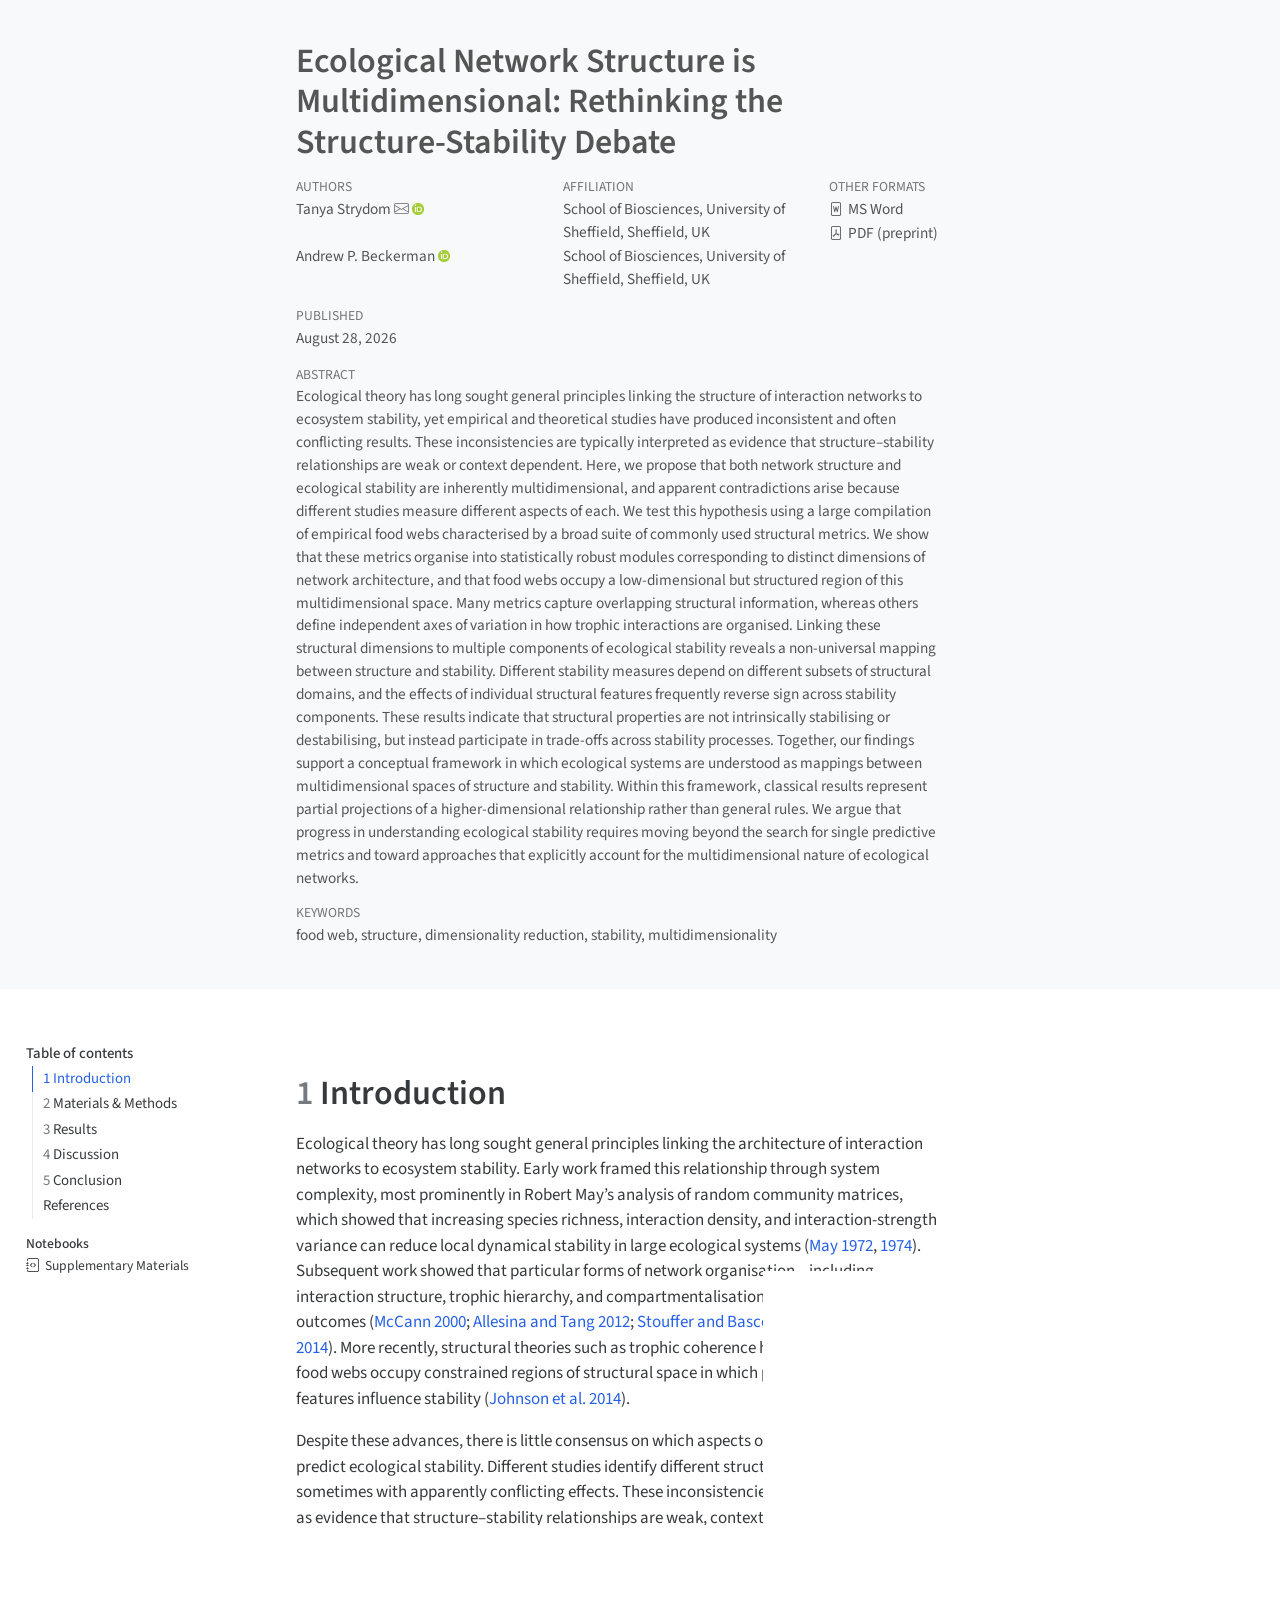
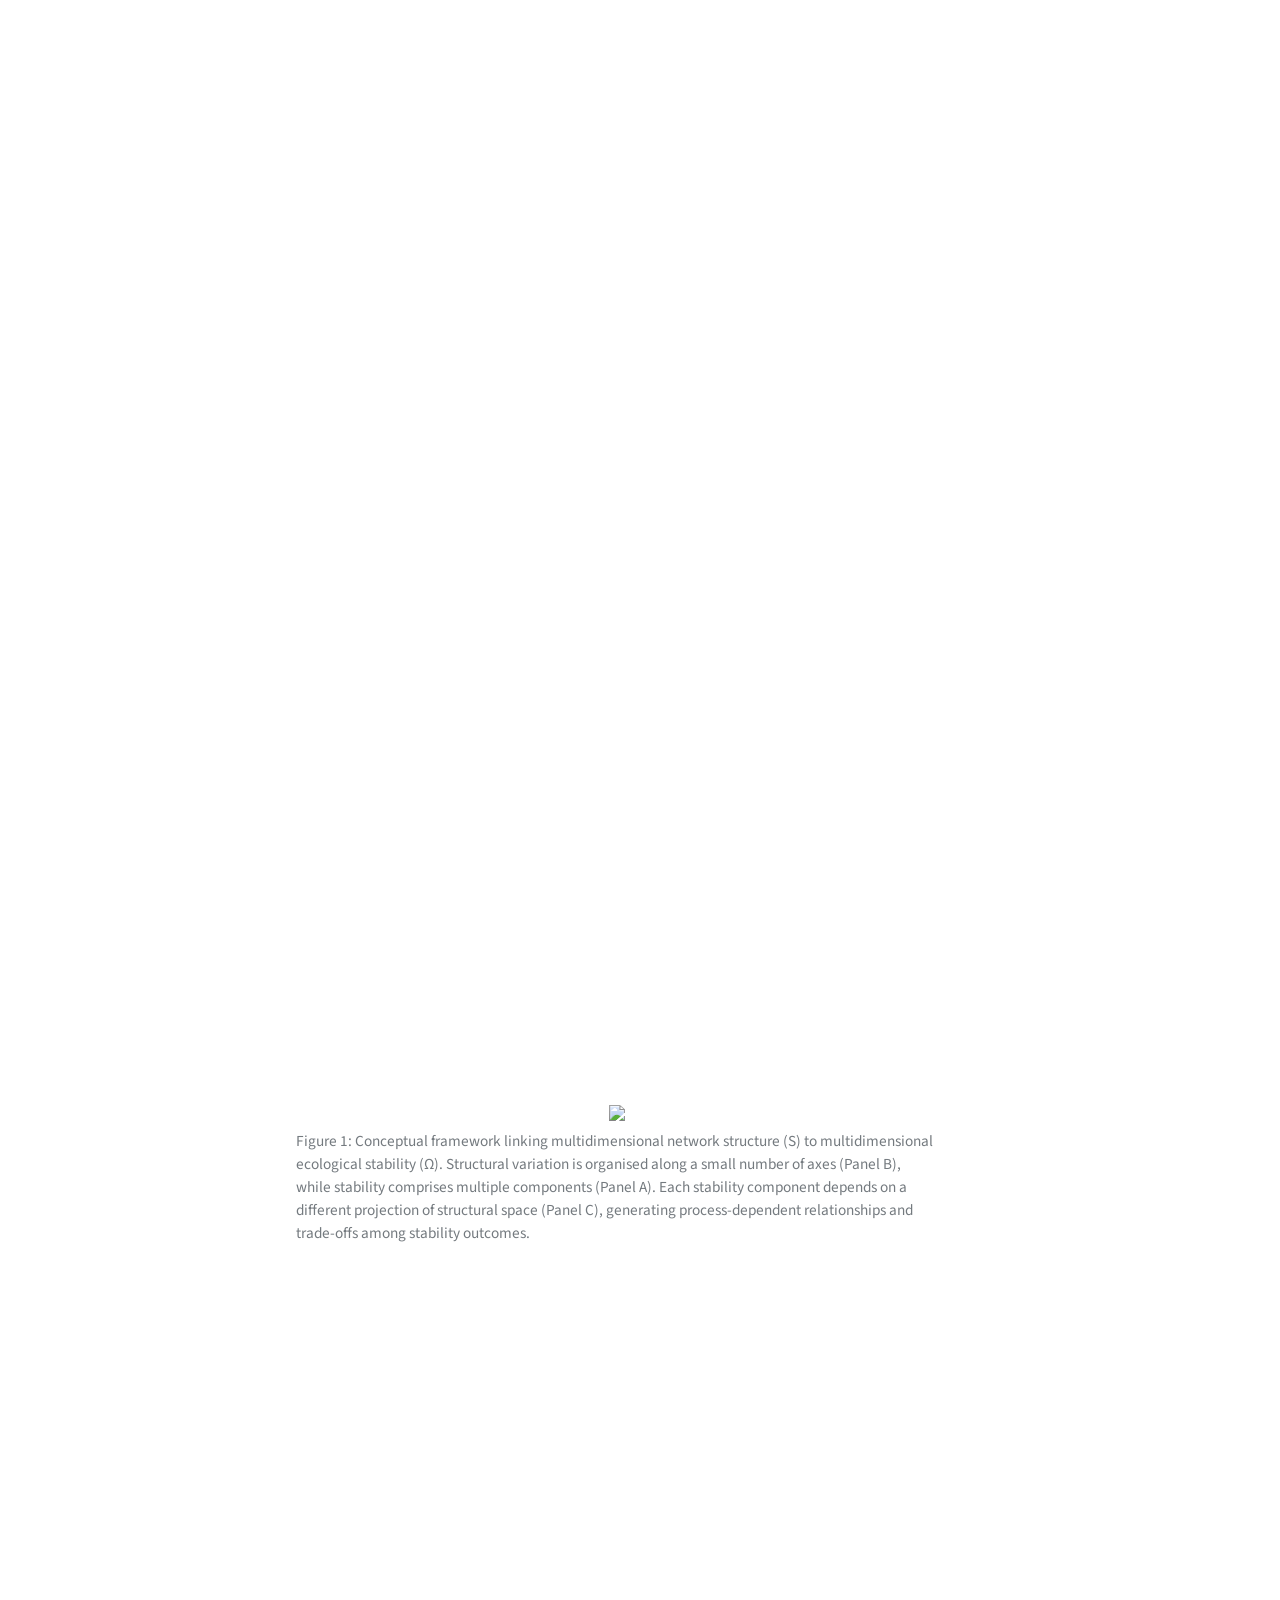
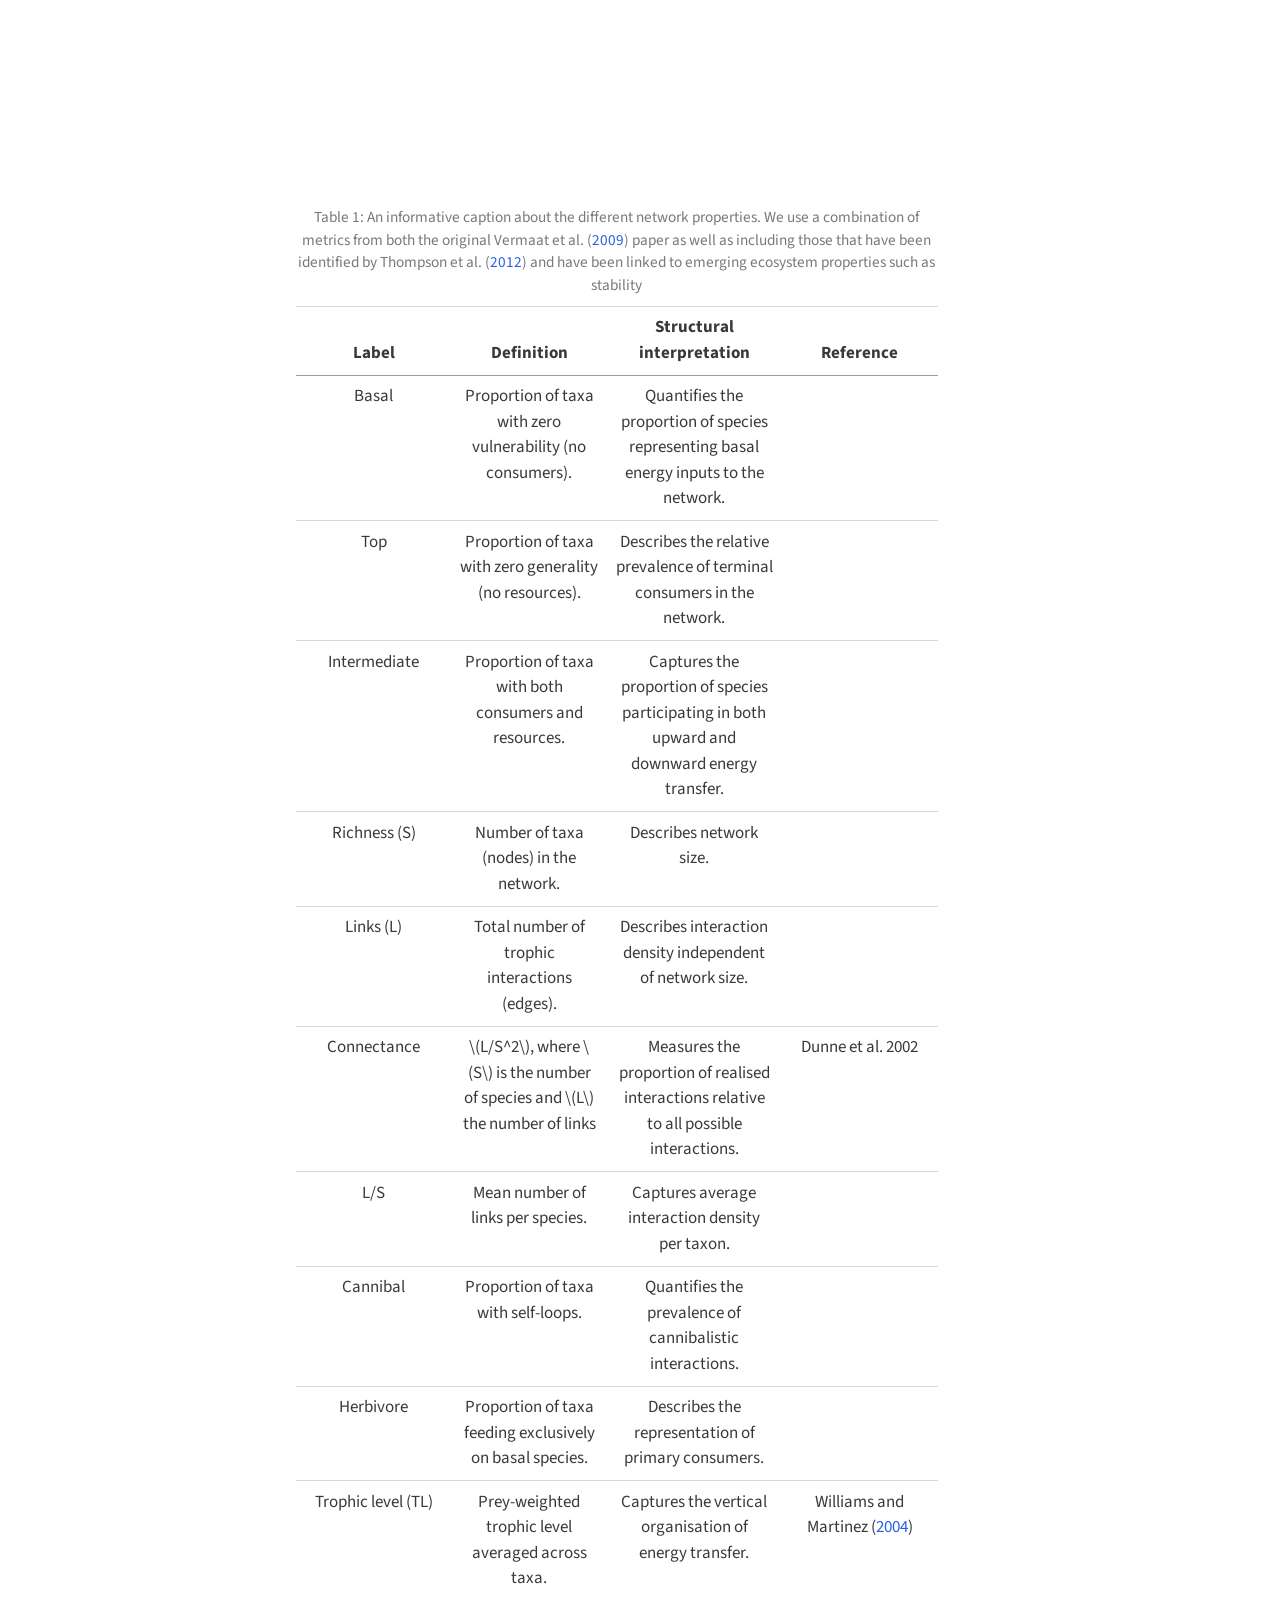
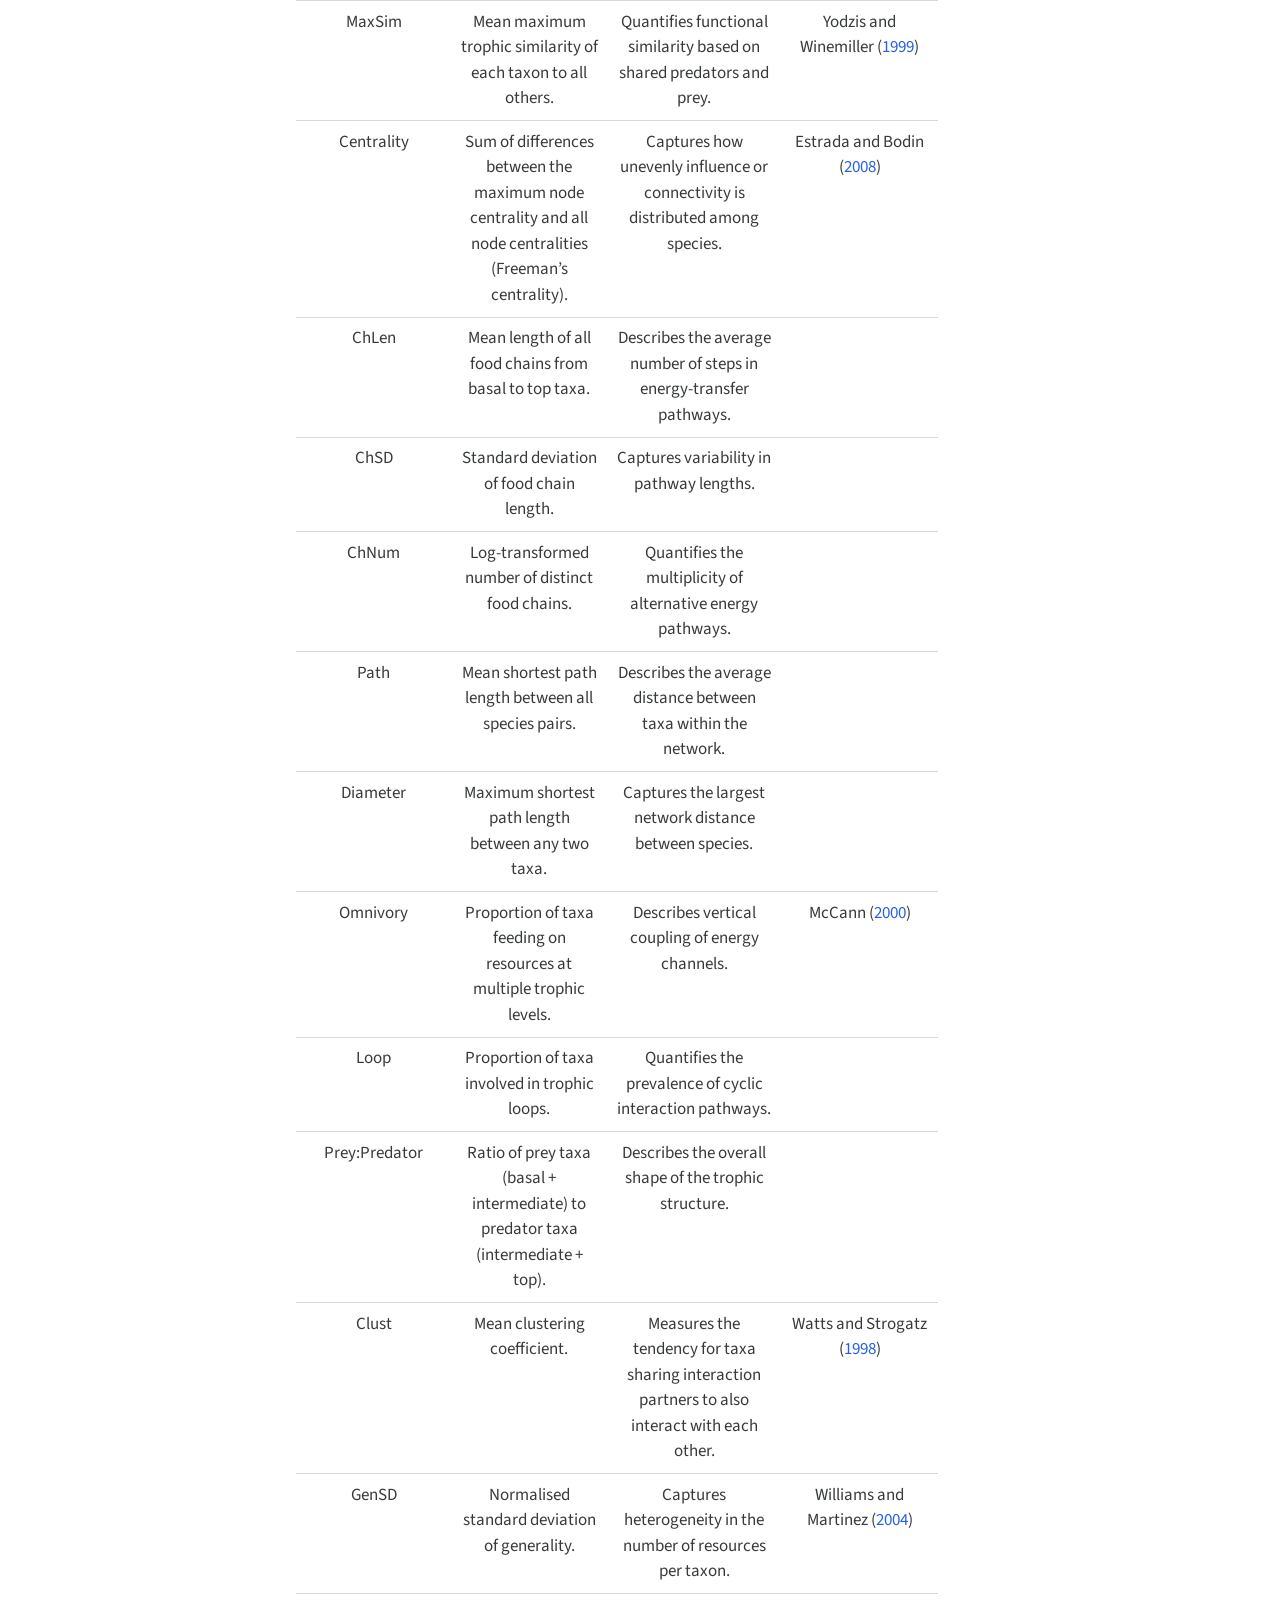
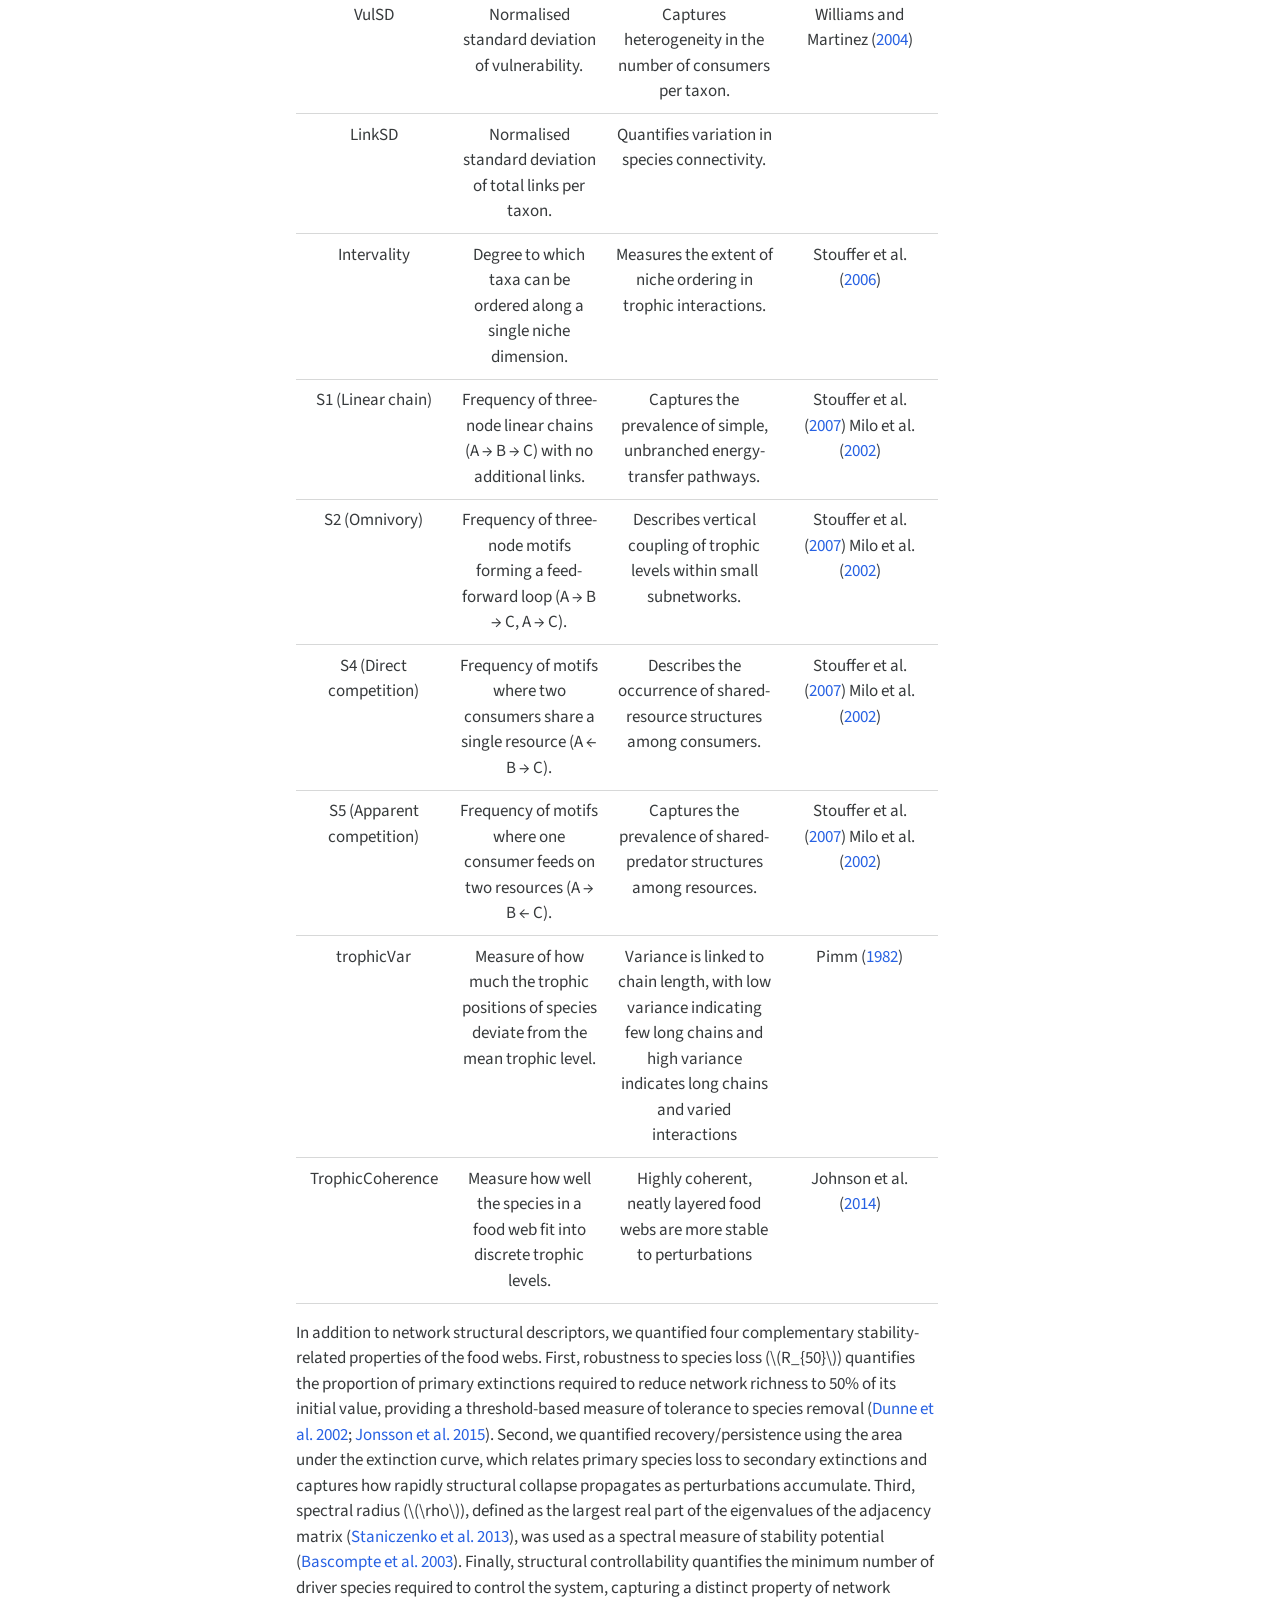
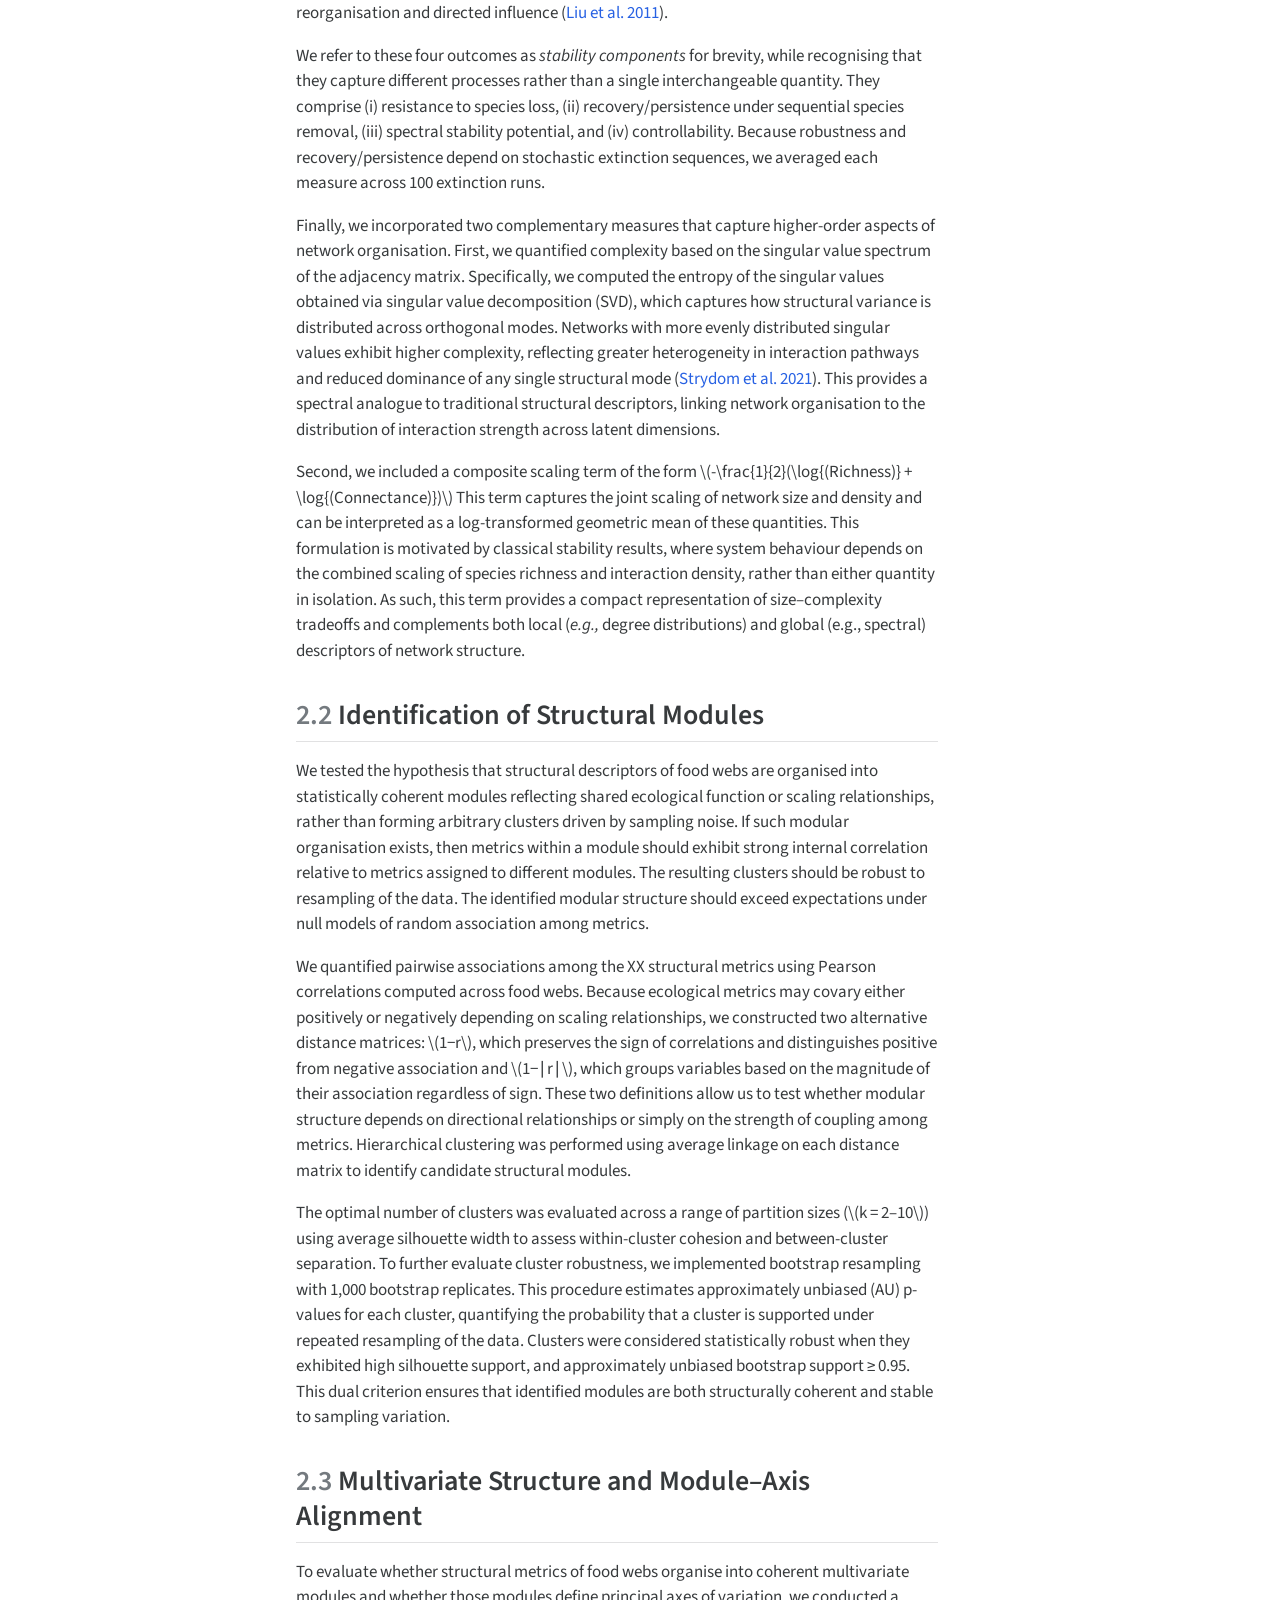
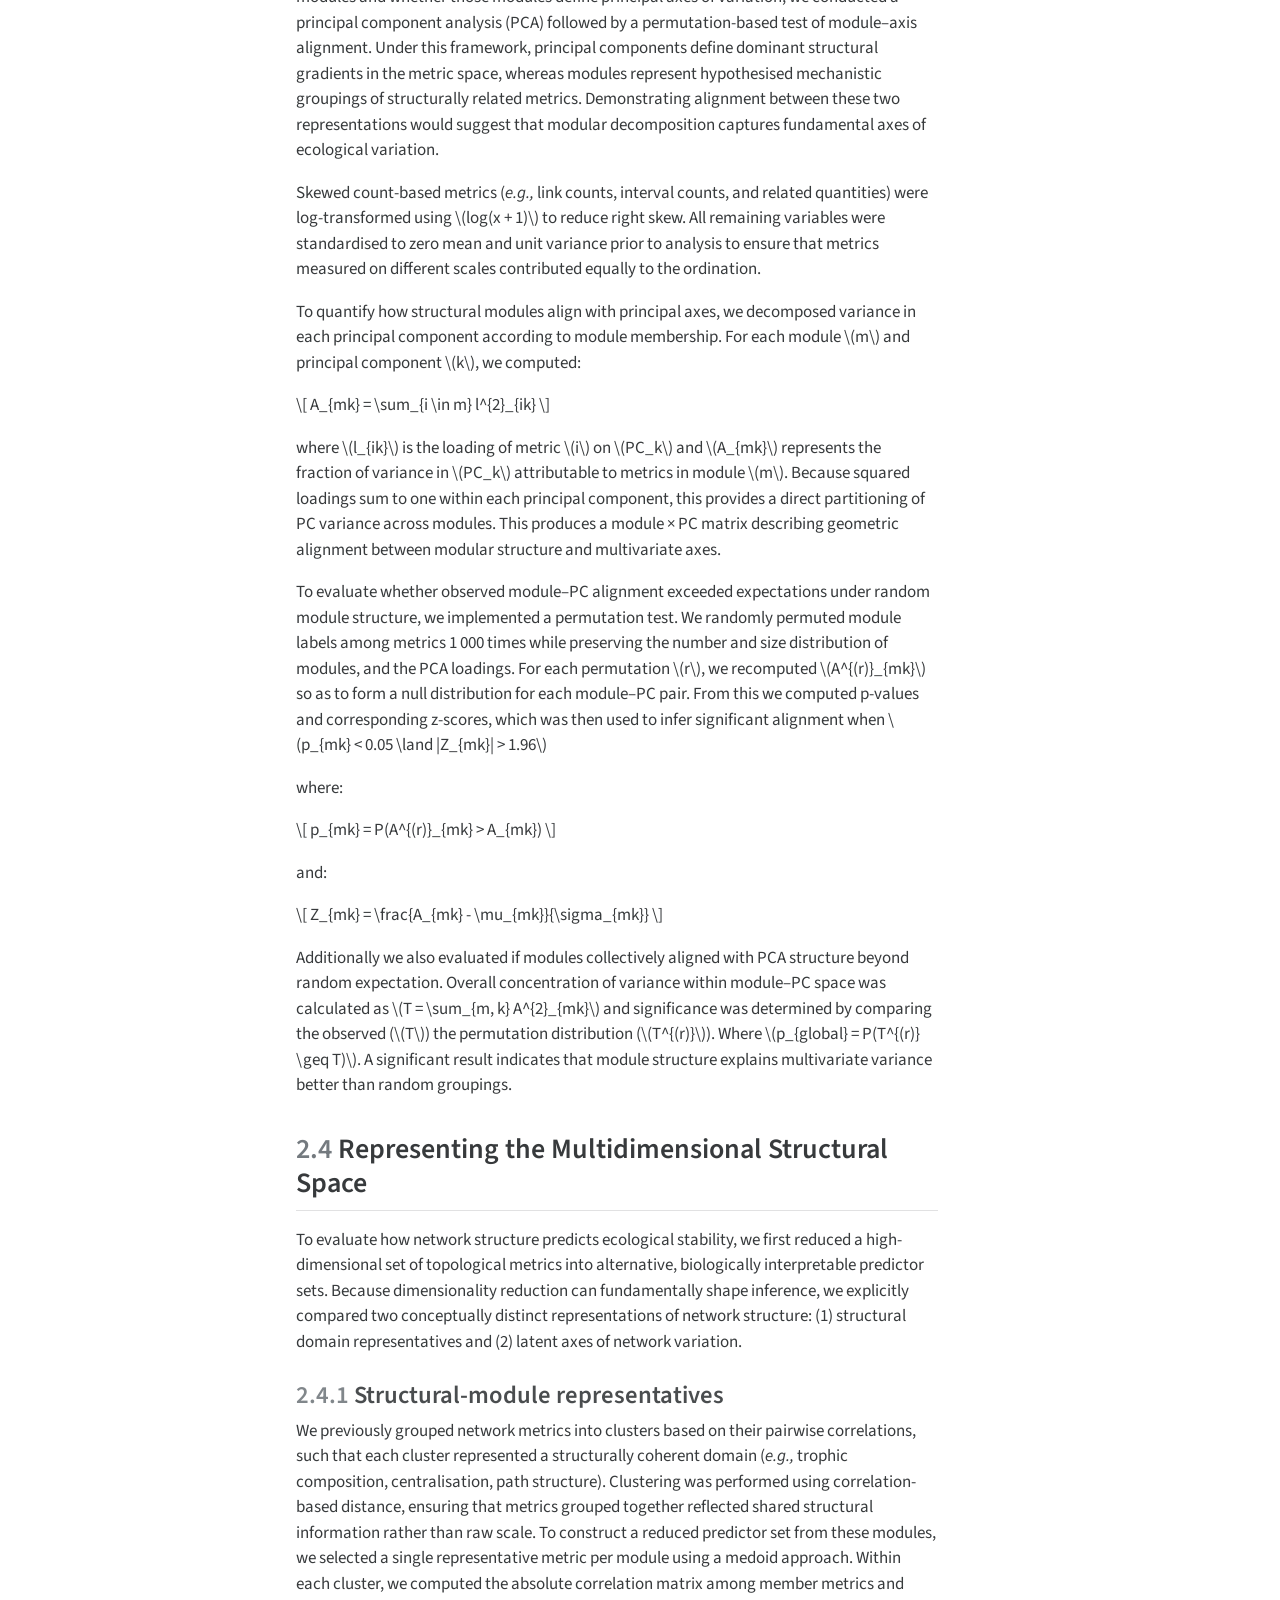
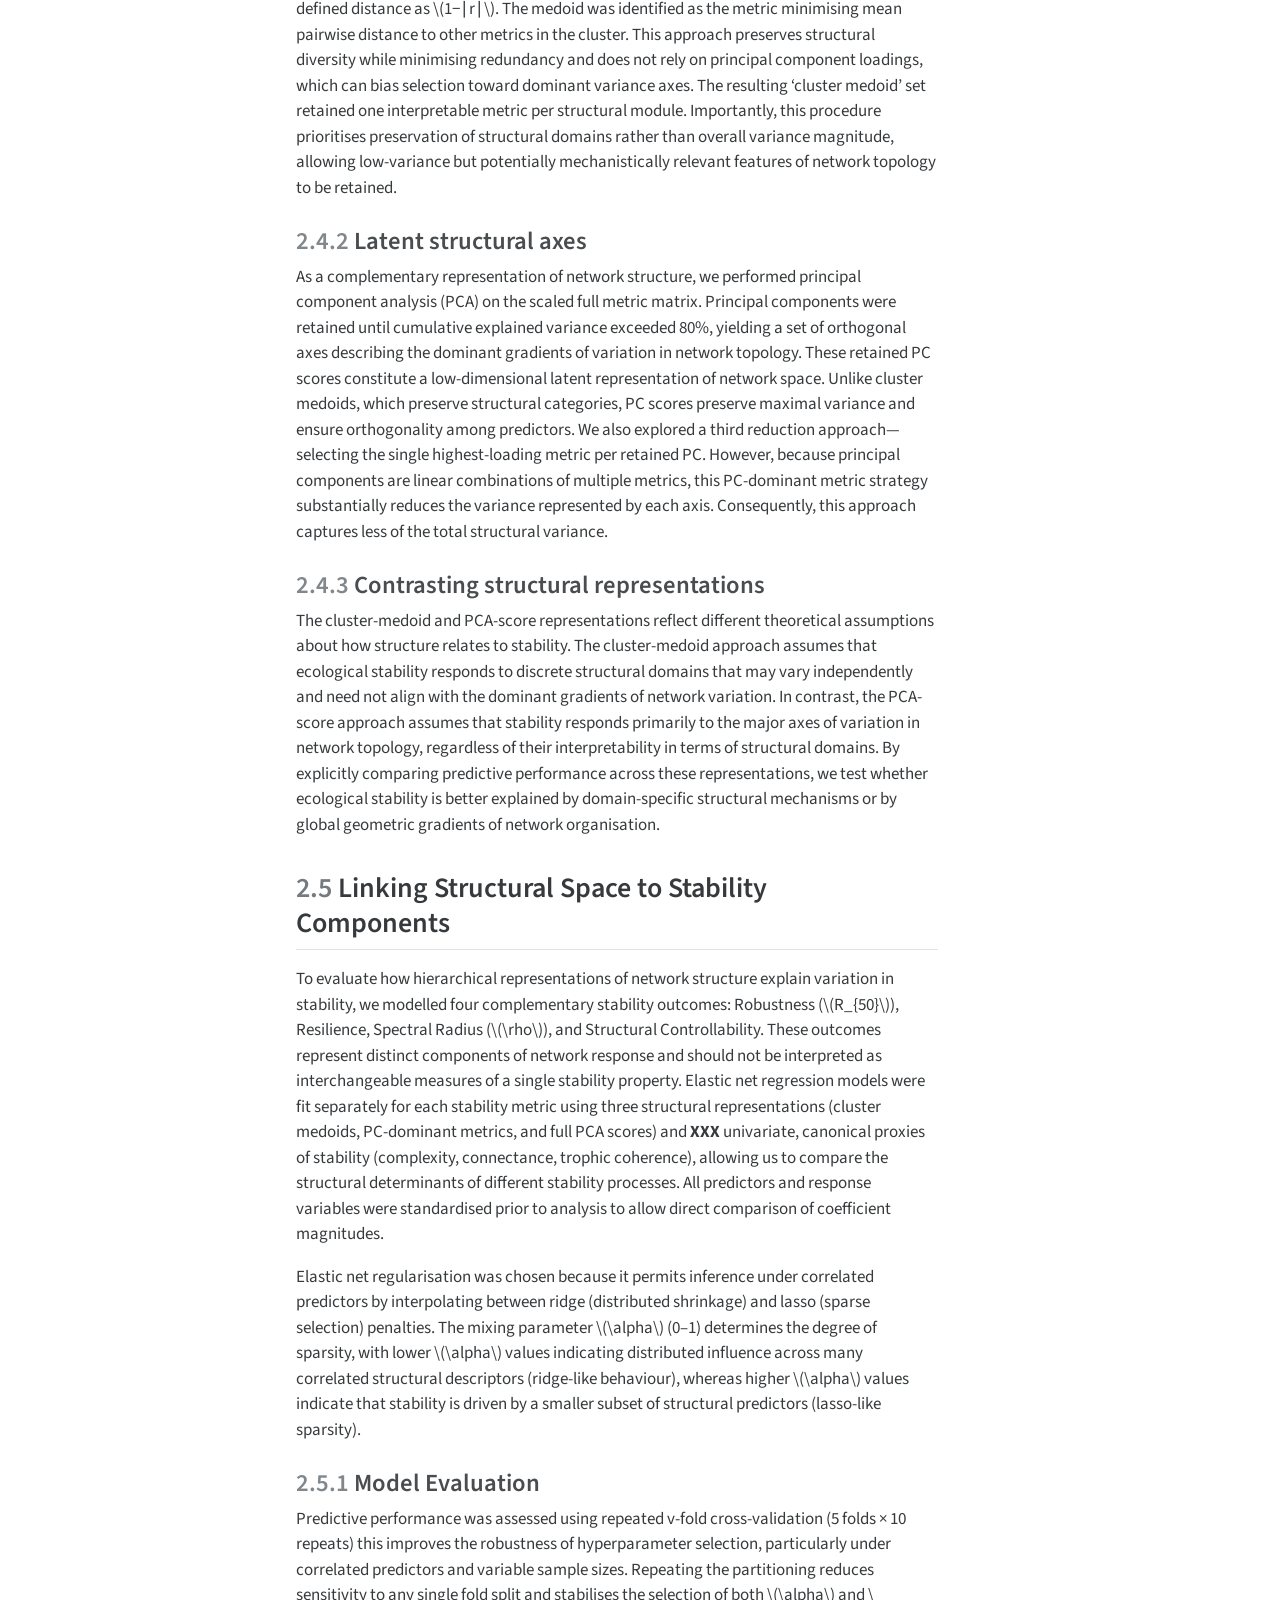
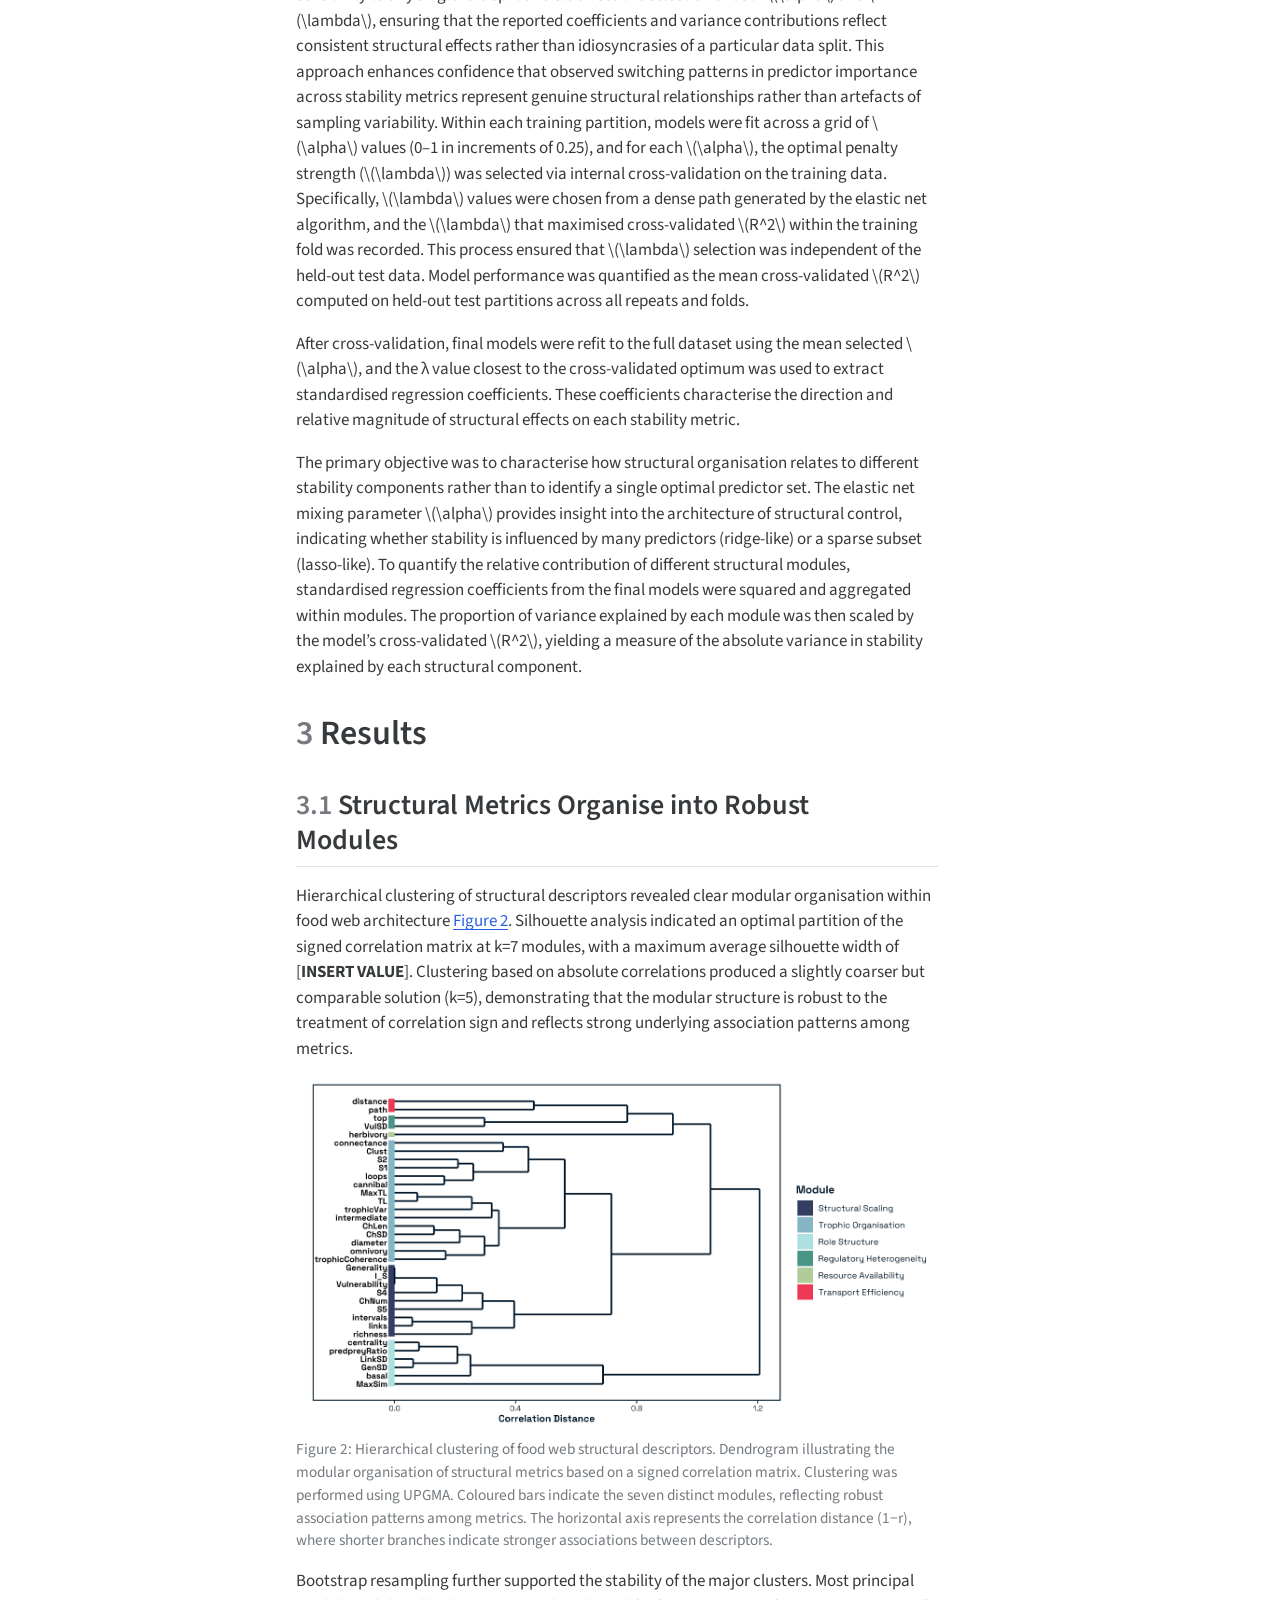
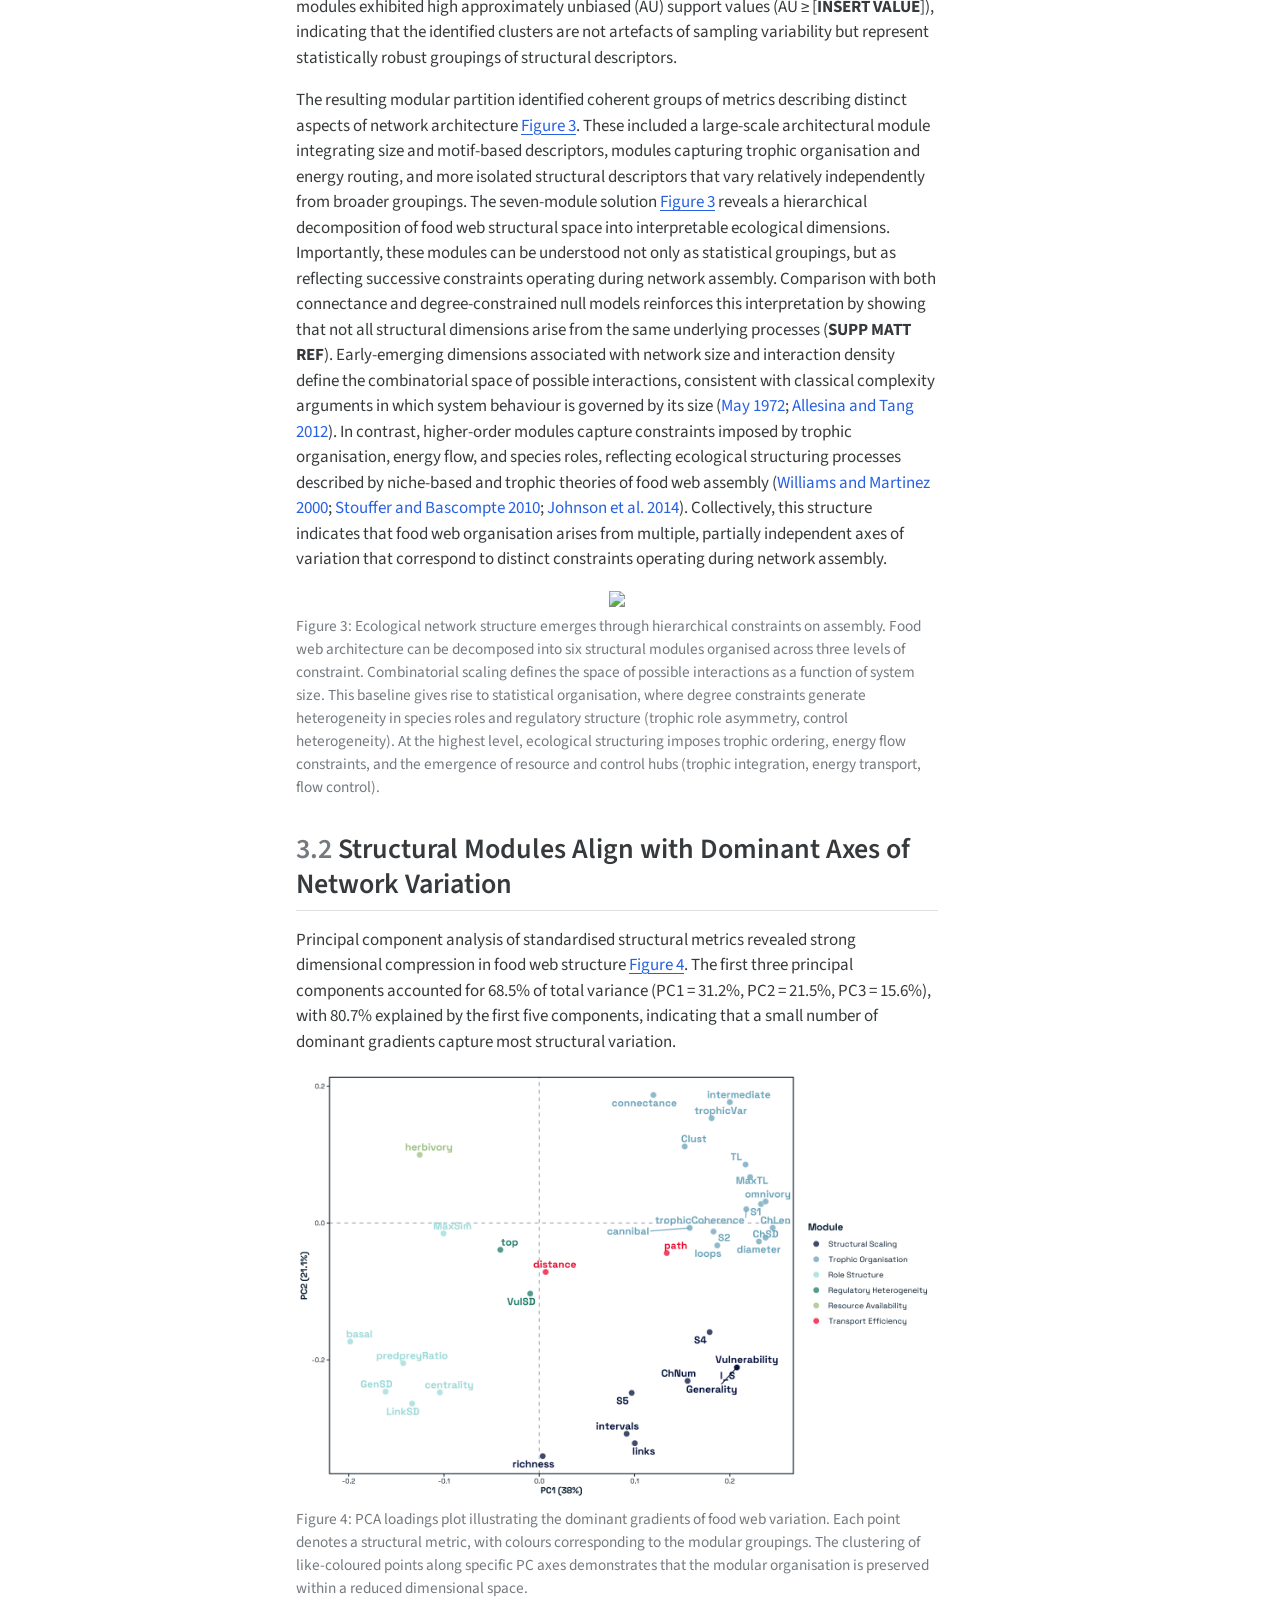
==== commit 2b8efac0: "Built site for gh-pages" ====
--- a/index.html
+++ b/index.html
@@ -8,7 +8,7 @@
 
 <meta name="author" content="Tanya Strydom">
 <meta name="author" content="Andrew P. Beckerman">
-<meta name="dcterms.date" content="2026-08-21">
+<meta name="dcterms.date" content="2026-08-28">
 <meta name="keywords" content="food web, structure, dimensionality reduction, stability, multidimensionality">
 
 <title>Ecological Network Structure is Multidimensional: Rethinking the Structure-Stability Debate</title>
@@ -109,10 +109,10 @@
 <meta name="citation_keywords" content="food web,structure,dimensionality reduction,stability,multidimensionality">
 <meta name="citation_author" content="Tanya Strydom">
 <meta name="citation_author" content="Andrew P. Beckerman">
-<meta name="citation_publication_date" content="2026-08-21">
-<meta name="citation_cover_date" content="2026-08-21">
+<meta name="citation_publication_date" content="2026-08-28">
+<meta name="citation_cover_date" content="2026-08-28">
 <meta name="citation_year" content="2026">
-<meta name="citation_online_date" content="2026-08-21">
+<meta name="citation_online_date" content="2026-08-28">
 <meta name="citation_language" content="en">
 <meta name="citation_reference" content="citation_title=Error and attack tolerance of complex networks;,citation_abstract=Many complex systems display a surprising degree of tolerance against errors. For example, relatively simple organisms grow, persist and reproduce despite drastic pharmaceutical or environmental interventions, an error tolerance attributed to the robustness of the underlying metabolic network1. Complex communication networks2 display a surprising degree of robustness: although key components regularly malfunction, local failures rarely lead to the loss of the global information-carrying ability of the network. The stability of these and other complex systems is often attributed to the redundant wiring of the functional web defined by the systems’ components. Here we demonstrate that error tolerance is not shared by all redundant systems: it is displayed only by a class of inhomogeneously wired networks, called scale-free networks, which include the World-Wide Web3,4,5, the Internet6, social networks7 and cells8. We find that such networks display an unexpected degree of robustness, the ability of their nodes to communicate being unaffected even by unrealistically high failure rates. However, error tolerance comes at a high price in that these networks are extremely vulnerable to attacks (that is, to the selection and removal of a few nodes that play a vital role in maintaining the network’s connectivity). Such error tolerance and attack vulnerability are generic properties of communication networks.;,citation_author=Réka Albert;,citation_author=Hawoong Jeong;,citation_author=Albert-László Barabási;,citation_publication_date=2000-07;,citation_cover_date=2000-07;,citation_year=2000;,citation_fulltext_html_url=https://www.nature.com/articles/35019019;,citation_issue=6794;,citation_doi=10.1038/35019019;,citation_issn=1476-4687;,citation_volume=406;,citation_language=en-US;,citation_journal_title=Nature;,citation_publisher=Nature Publishing Group;">
 <meta name="citation_reference" content="citation_title=Stability criteria for complex ecosystems;,citation_abstract=Analysis of stability criteria for different types of complex ecological network shows key differences between predator–prey interactions, which are stabilizing, and competitive and mutualistic interactions, which are destabilizing.;,citation_author=Stefano Allesina;,citation_author=Si Tang;,citation_publication_date=2012-03;,citation_cover_date=2012-03;,citation_year=2012;,citation_fulltext_html_url=https://www.nature.com/articles/nature10832;,citation_issue=7388, 7388;,citation_doi=10.1038/nature10832;,citation_issn=1476-4687;,citation_volume=483;,citation_language=en-US;,citation_journal_title=Nature;,citation_publisher=Nature Publishing Group;">
@@ -244,7 +244,7 @@
                 <div>
             <div class="quarto-title-meta-heading">Published</div>
             <div class="quarto-title-meta-contents">
-              <p class="date">August 21, 2026</p>
+              <p class="date">August 28, 2026</p>
             </div>
           </div>
           
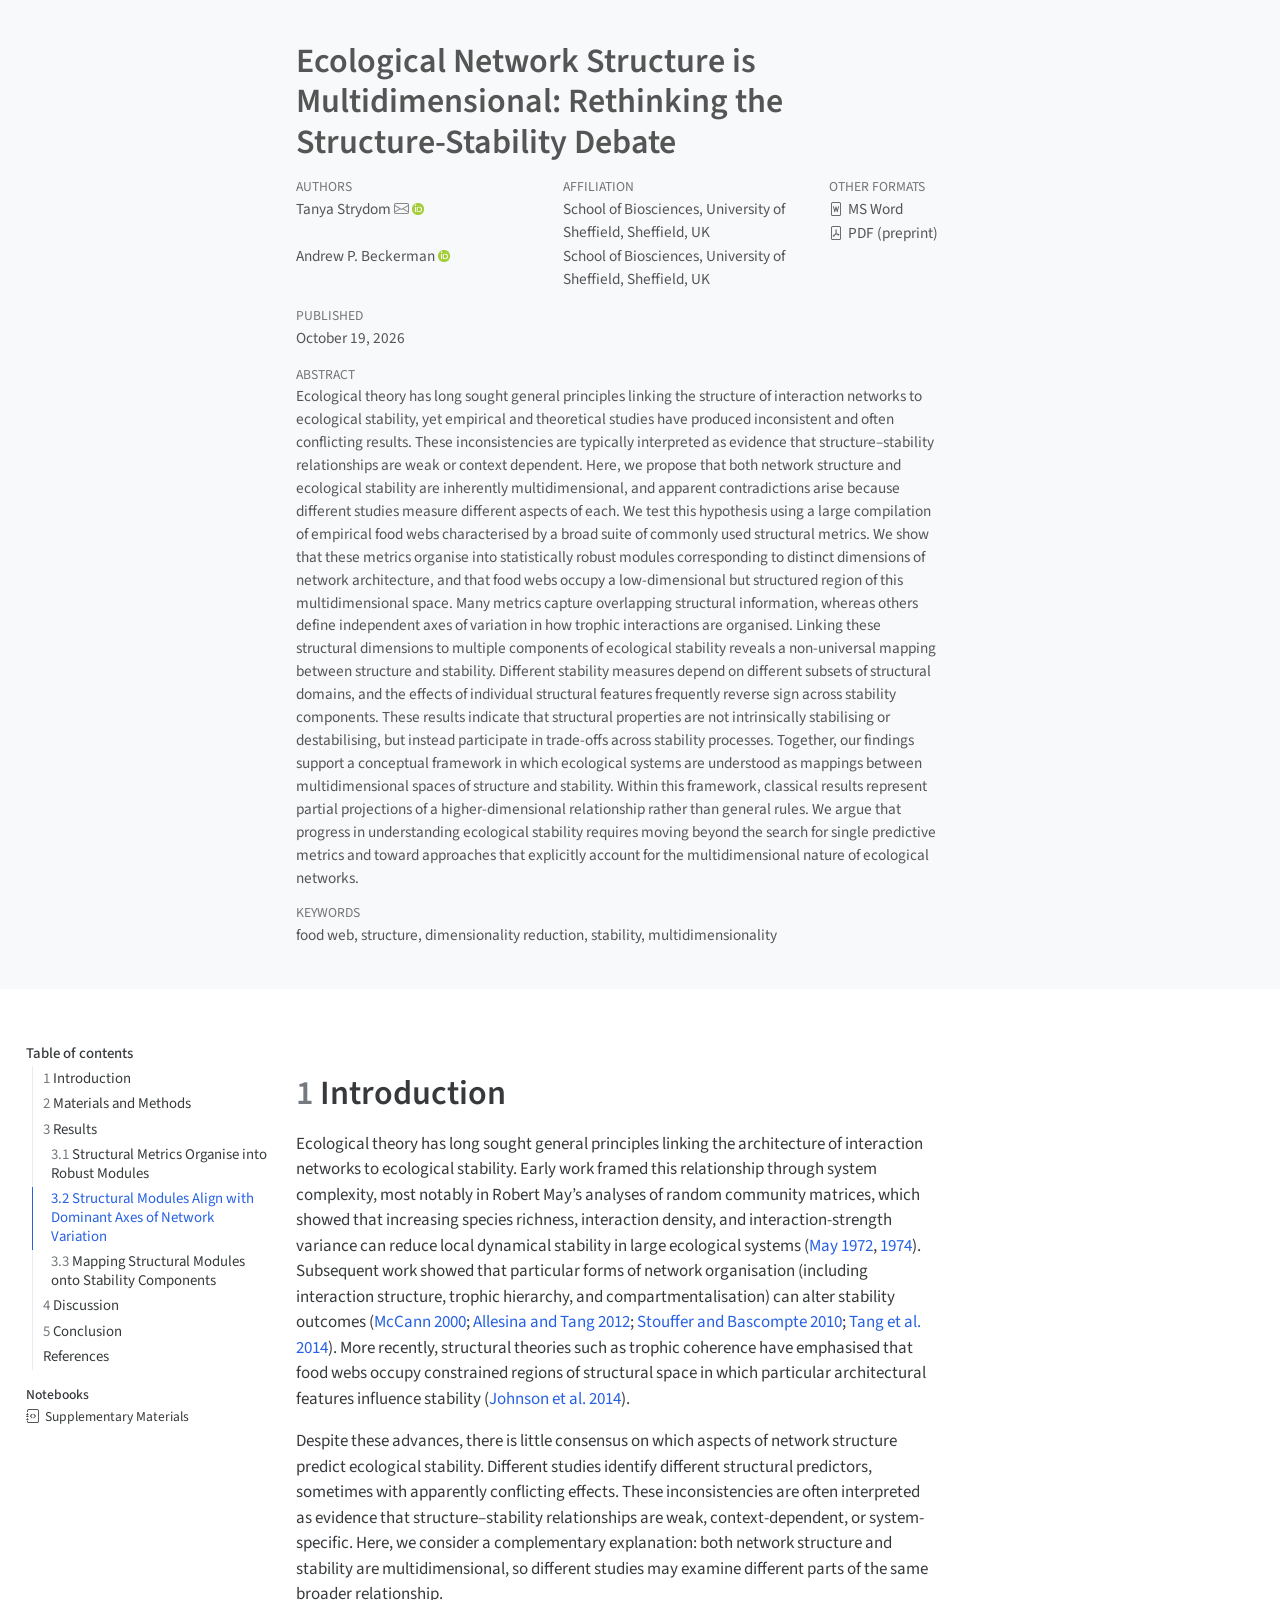
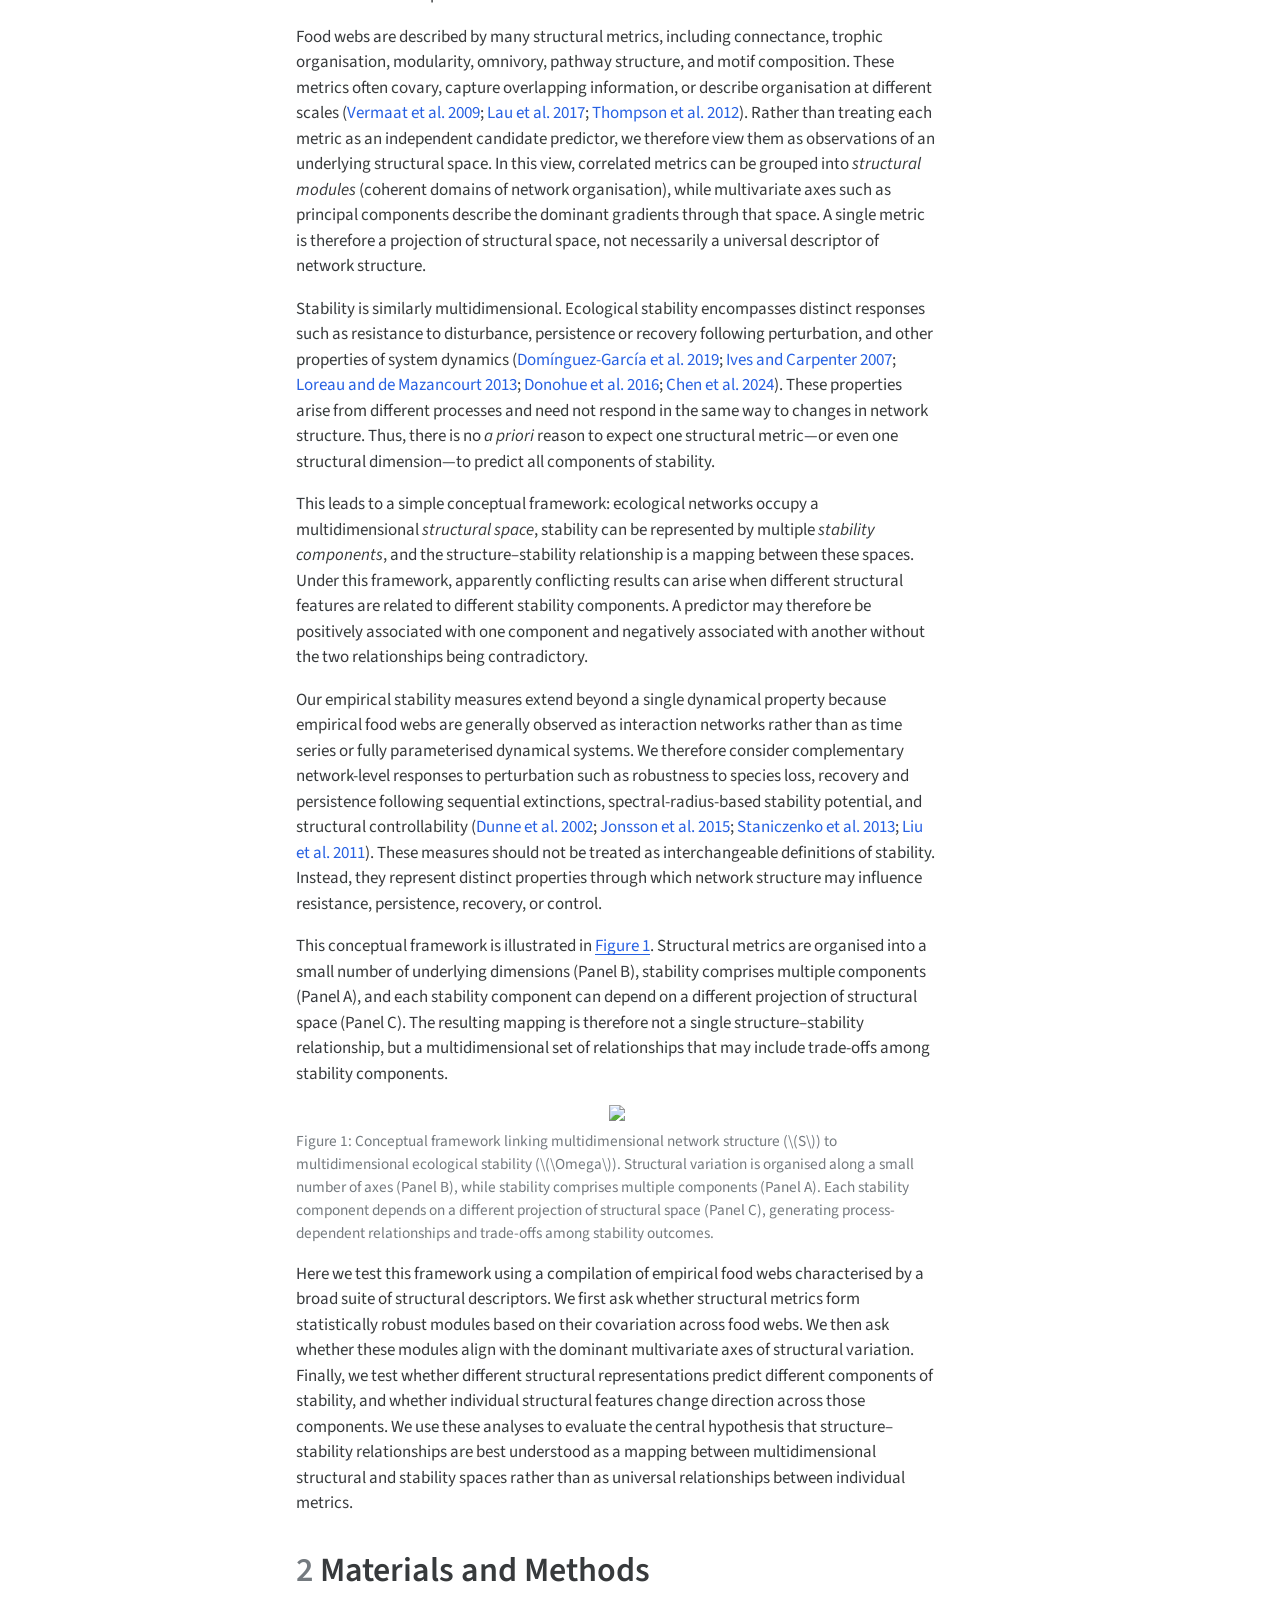
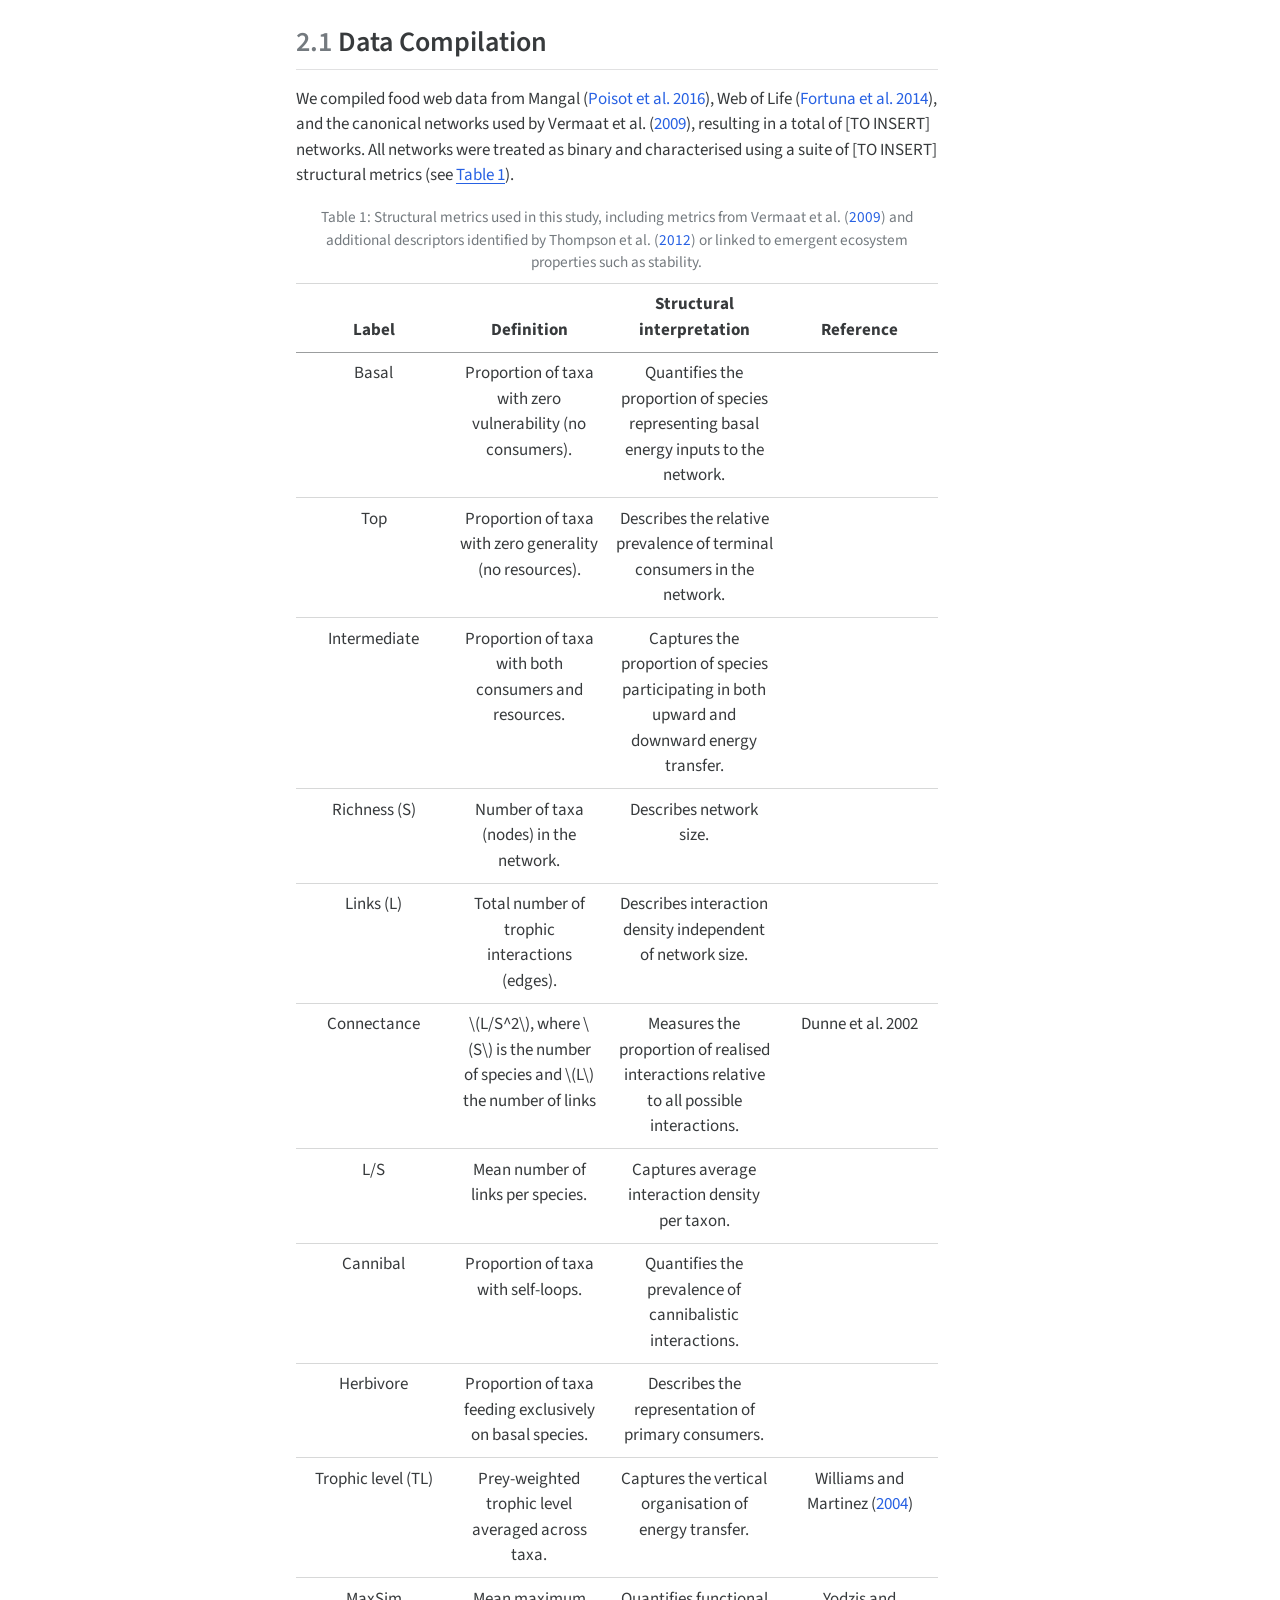
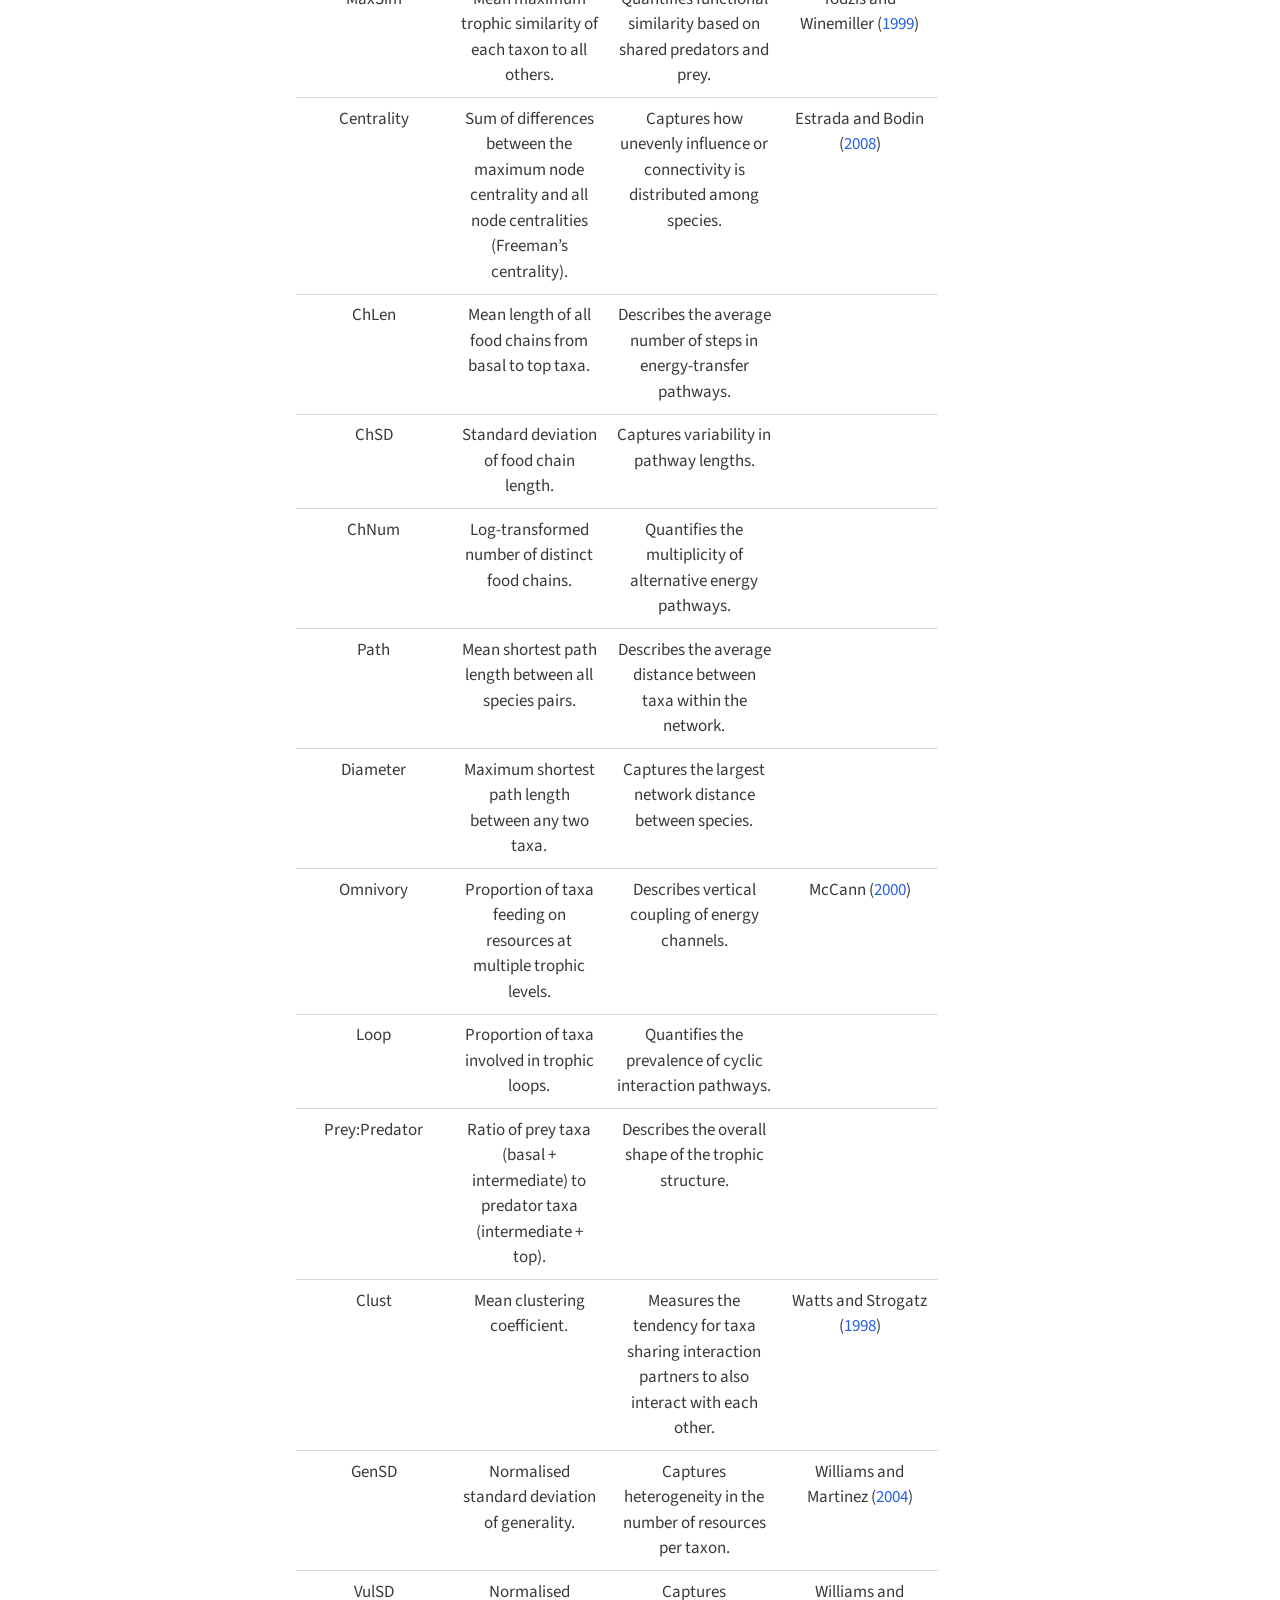
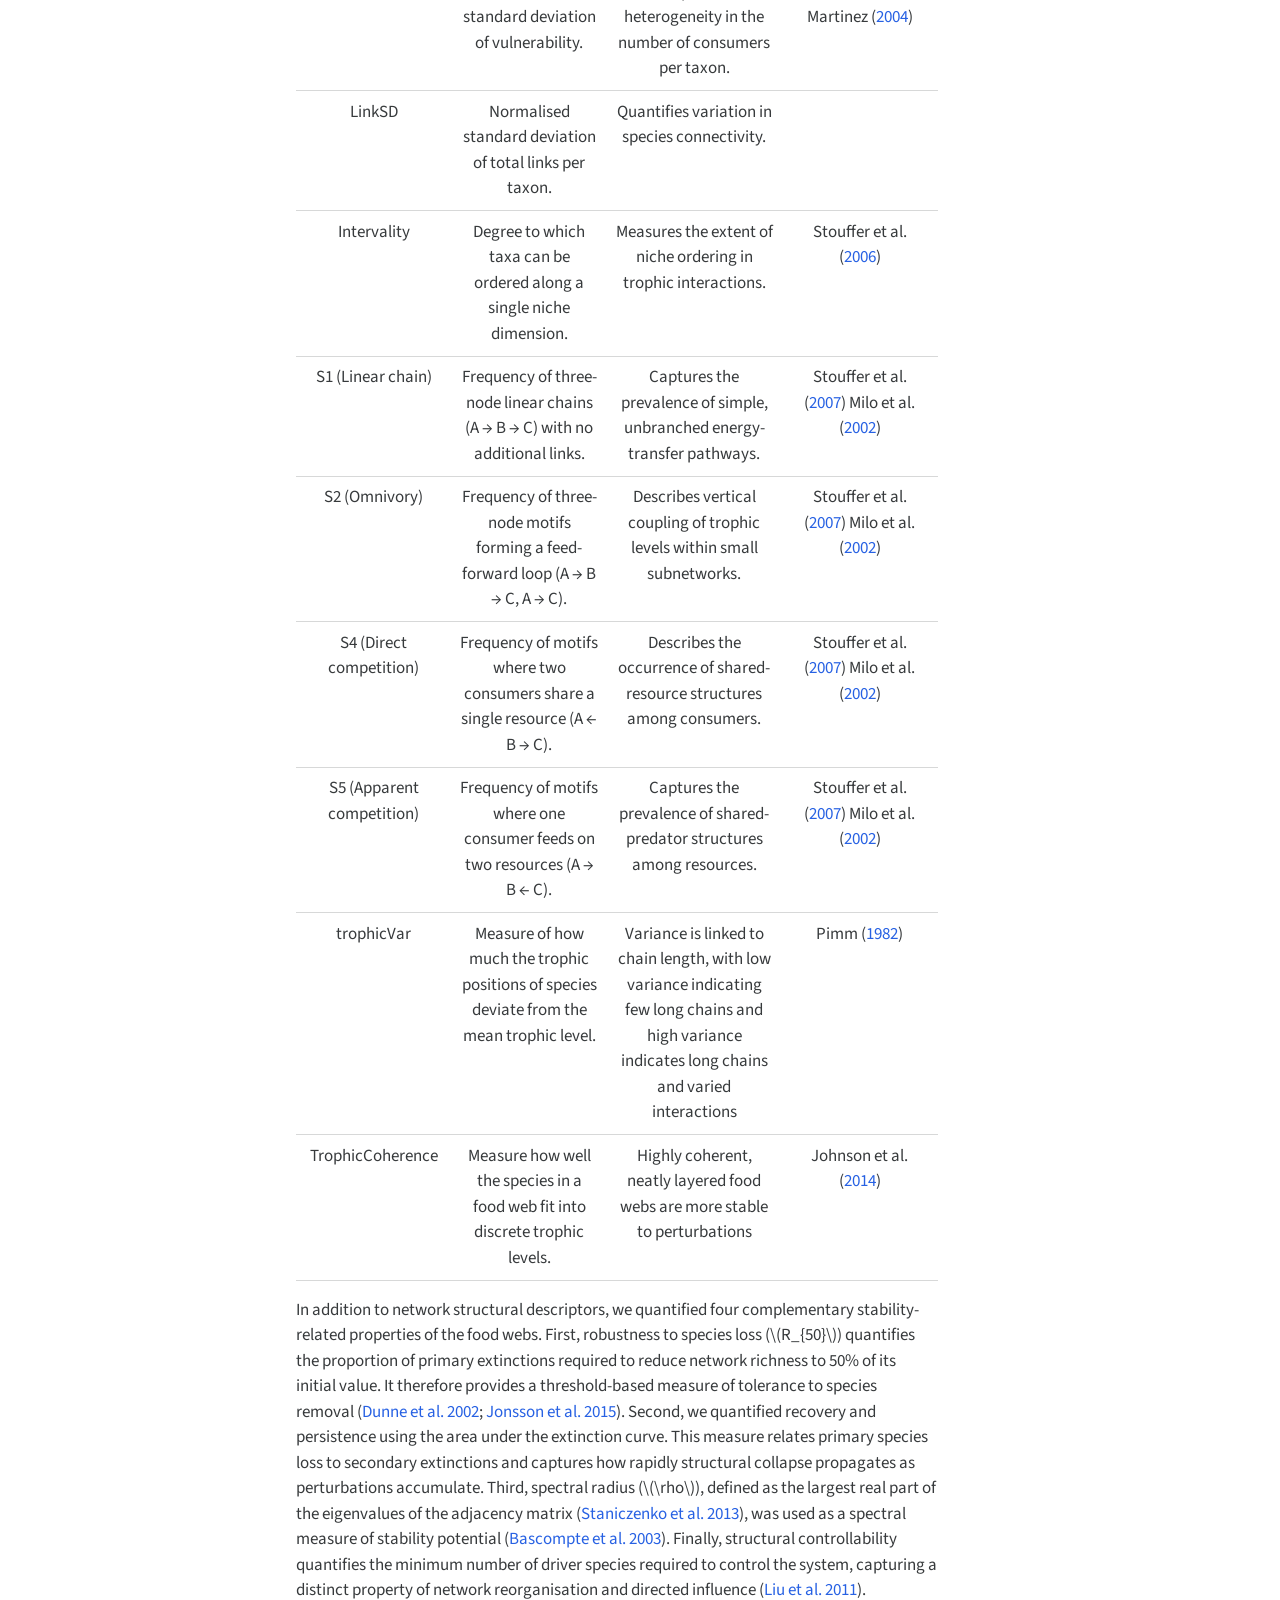
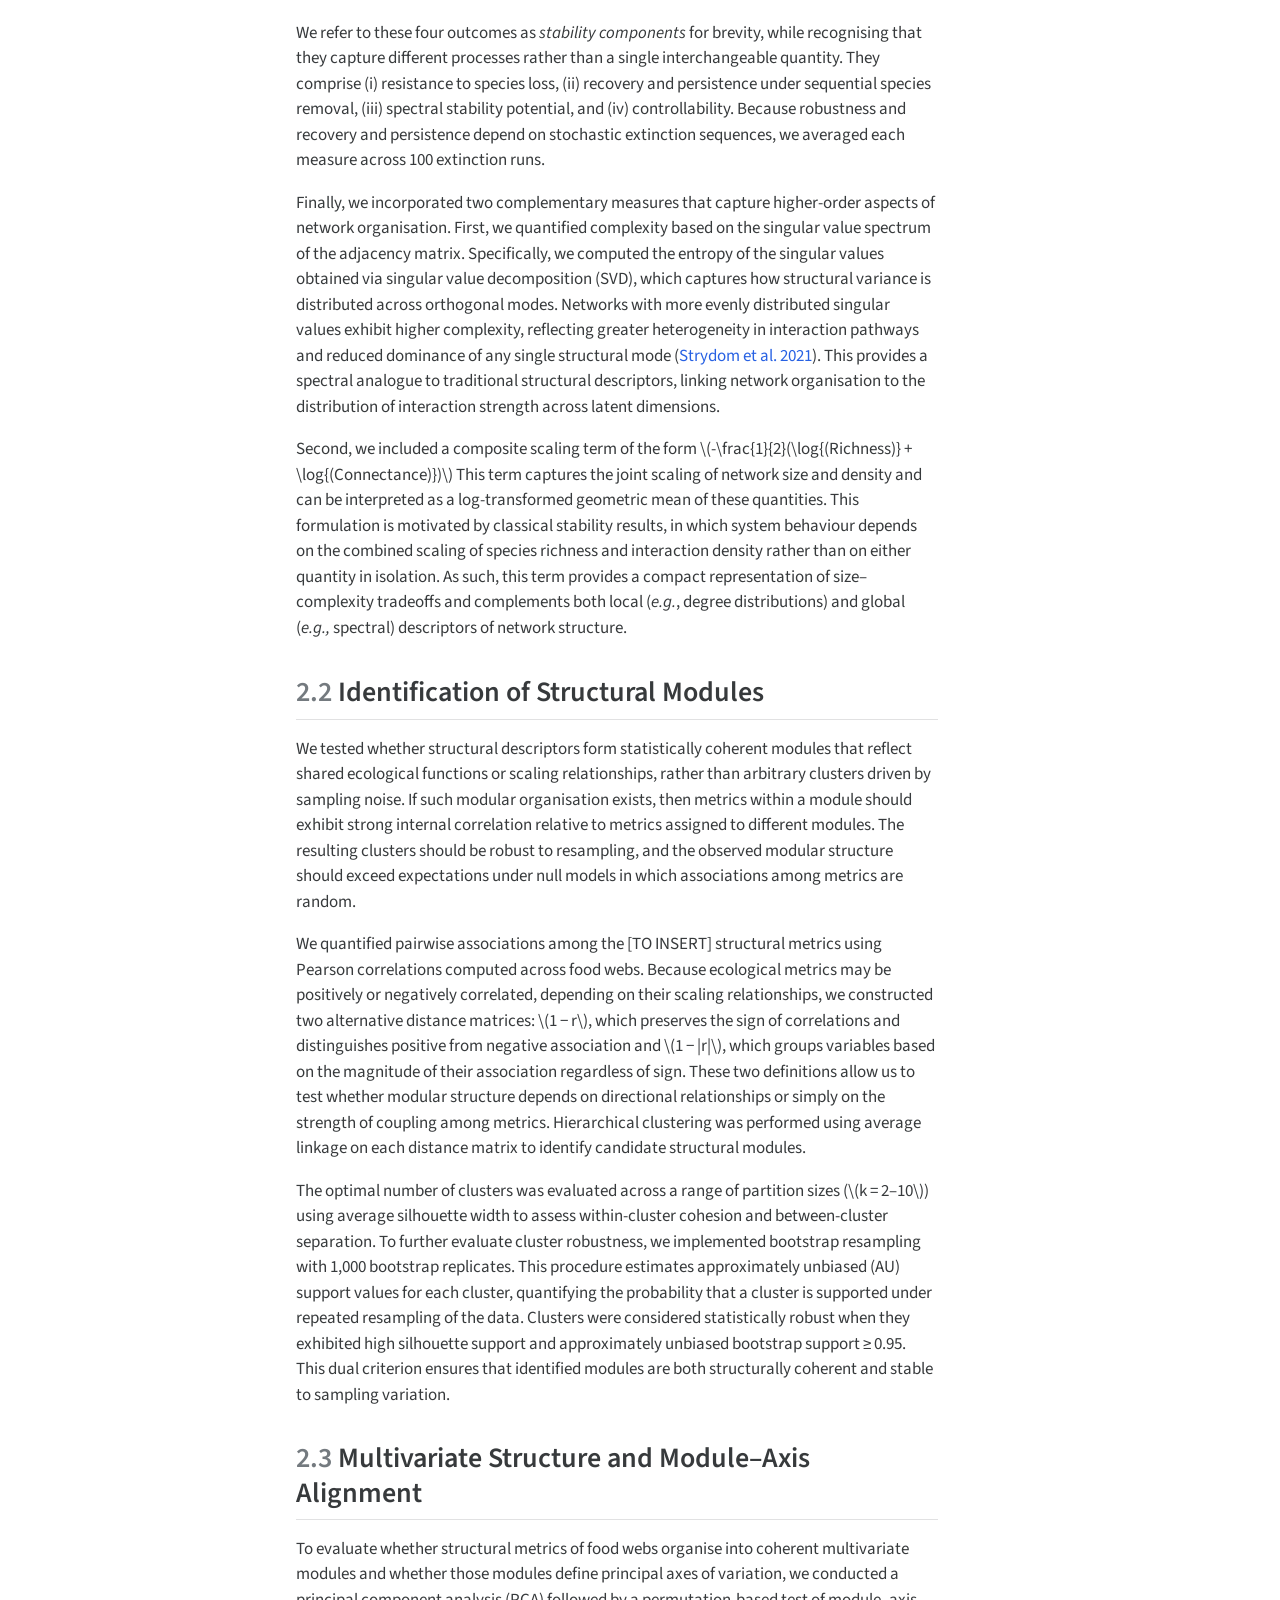
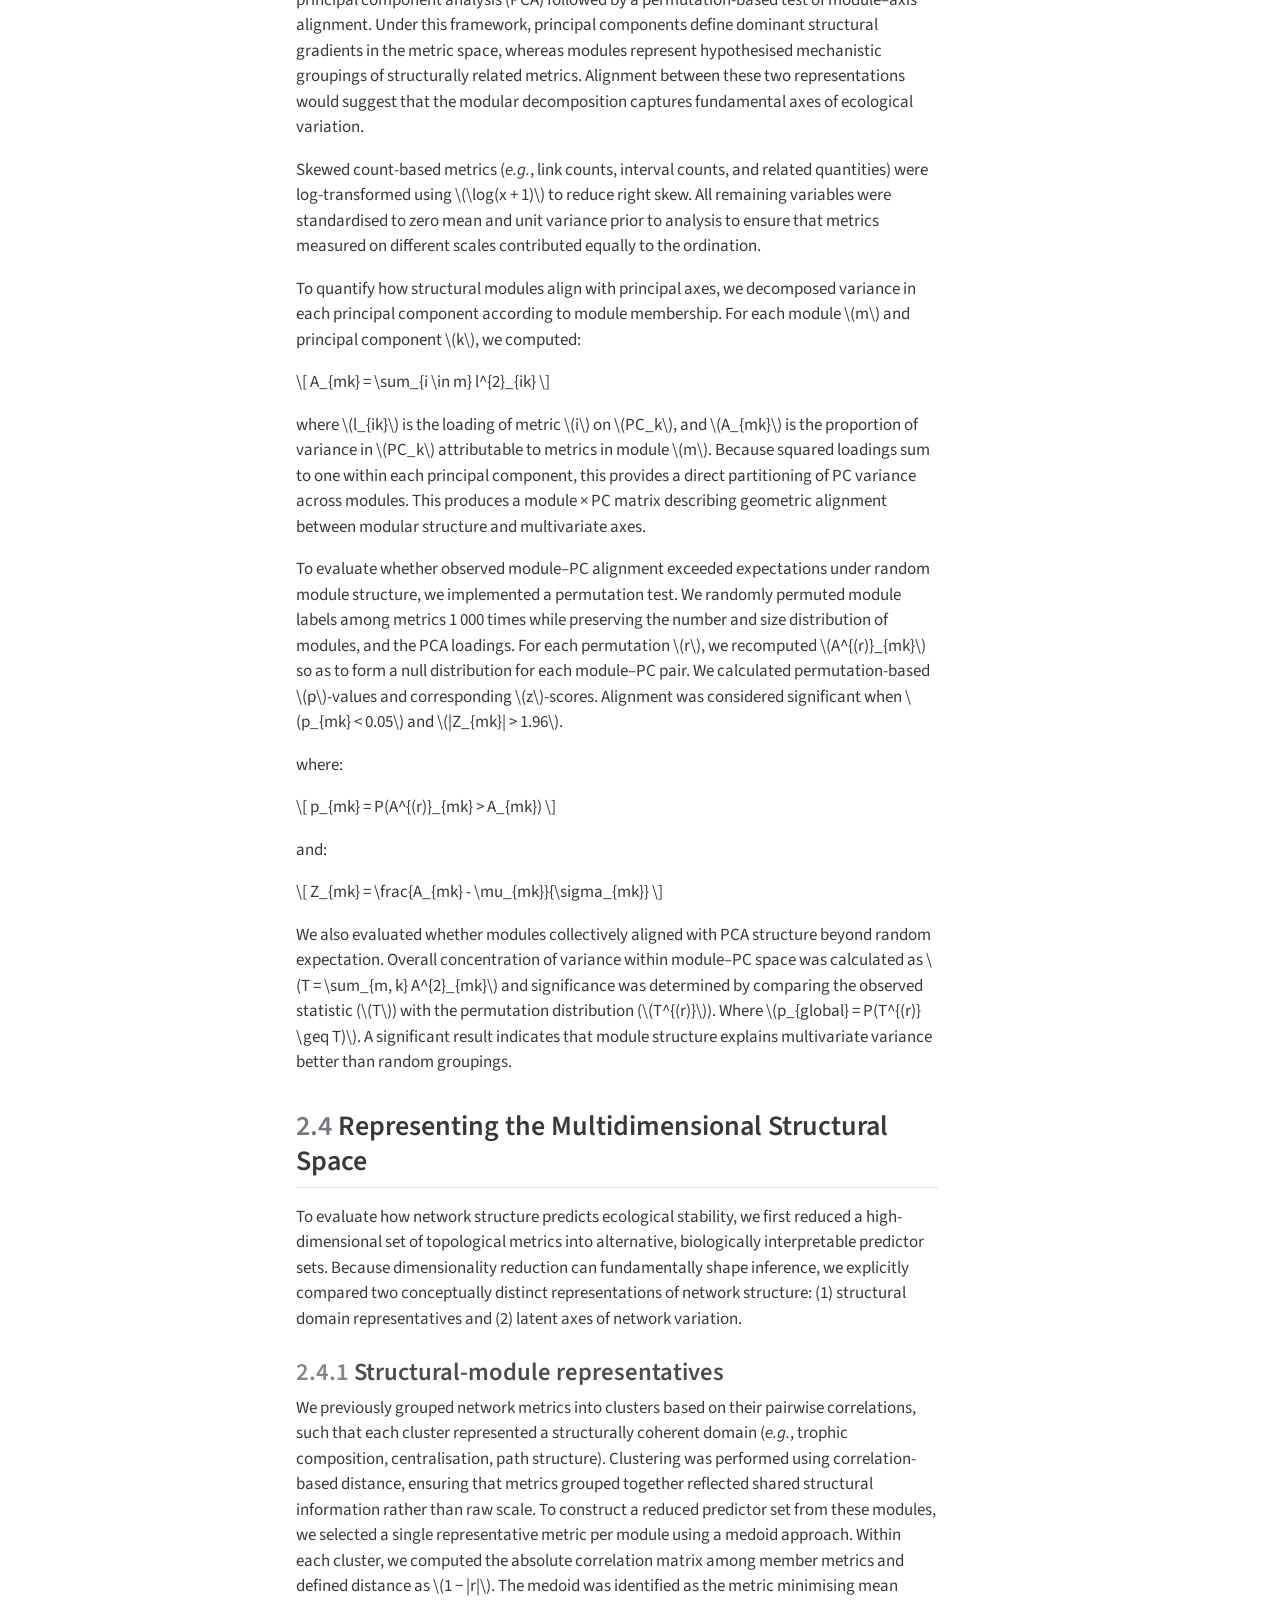
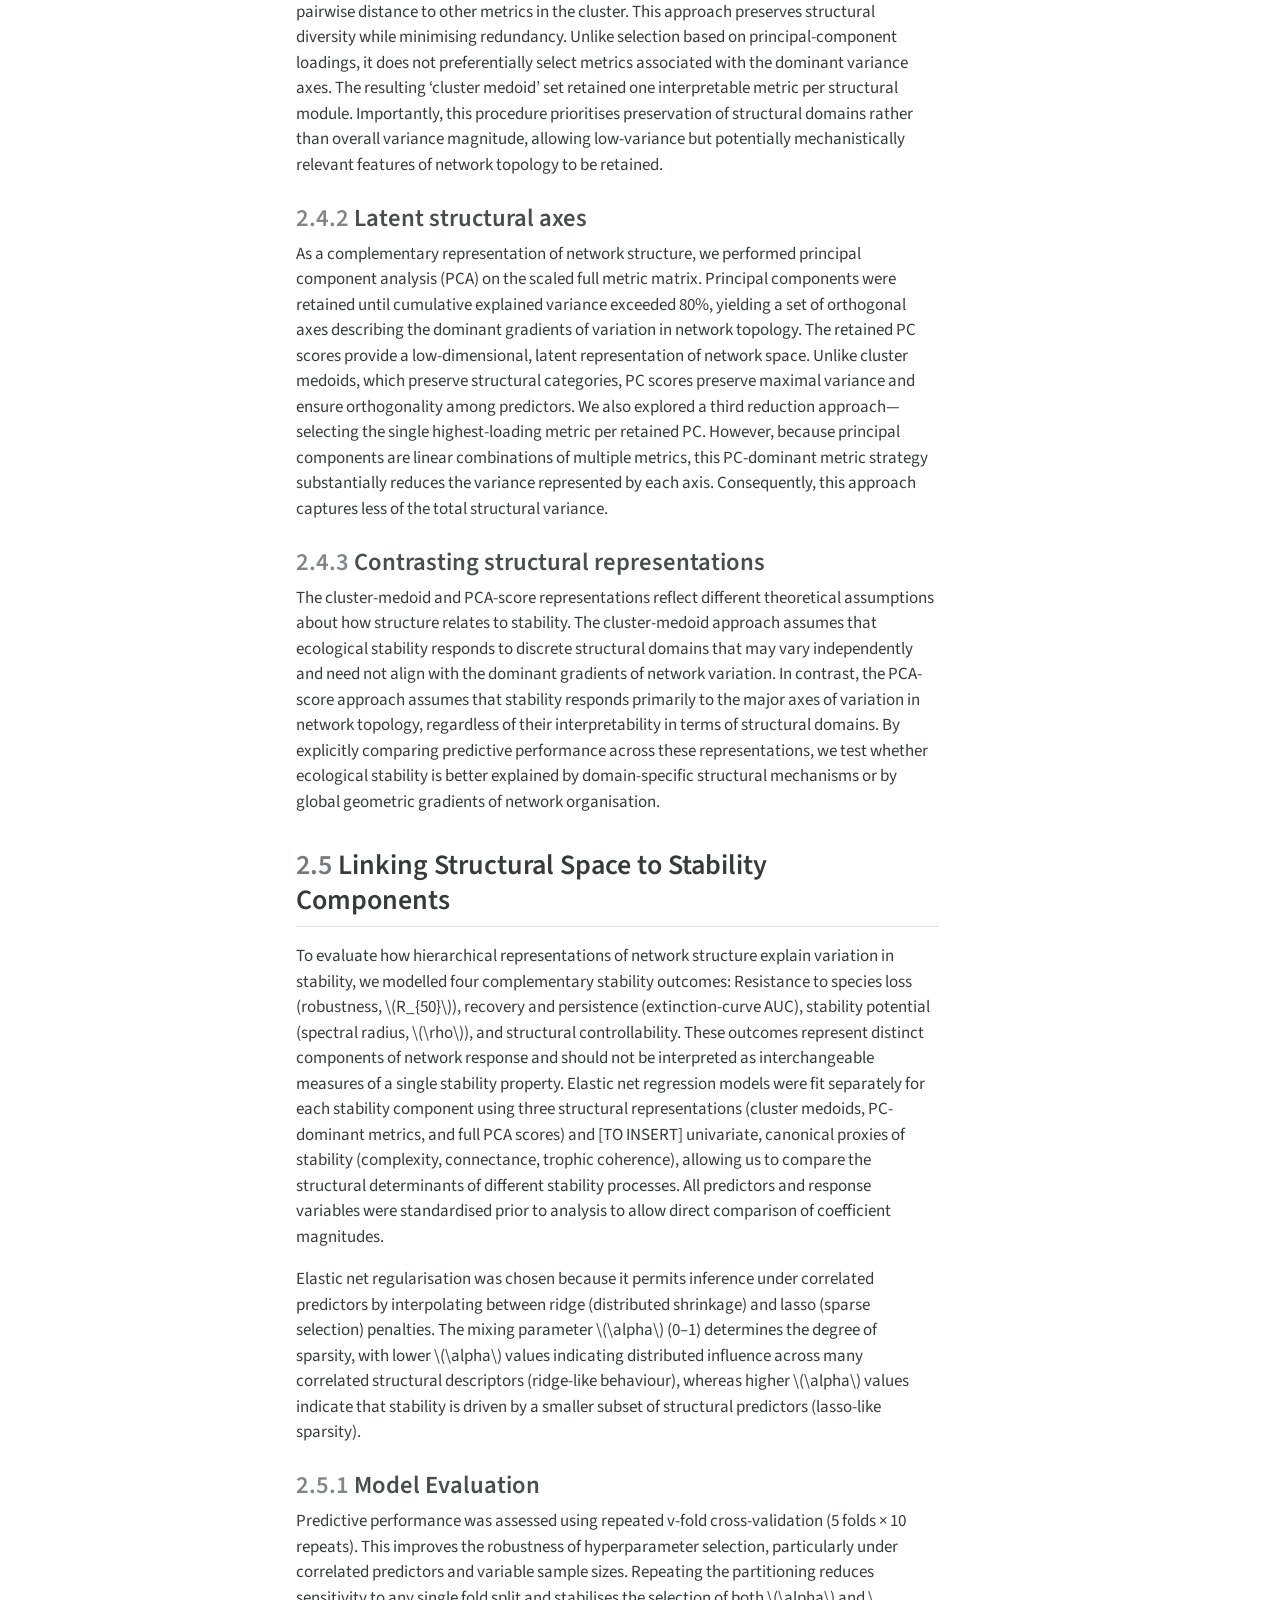
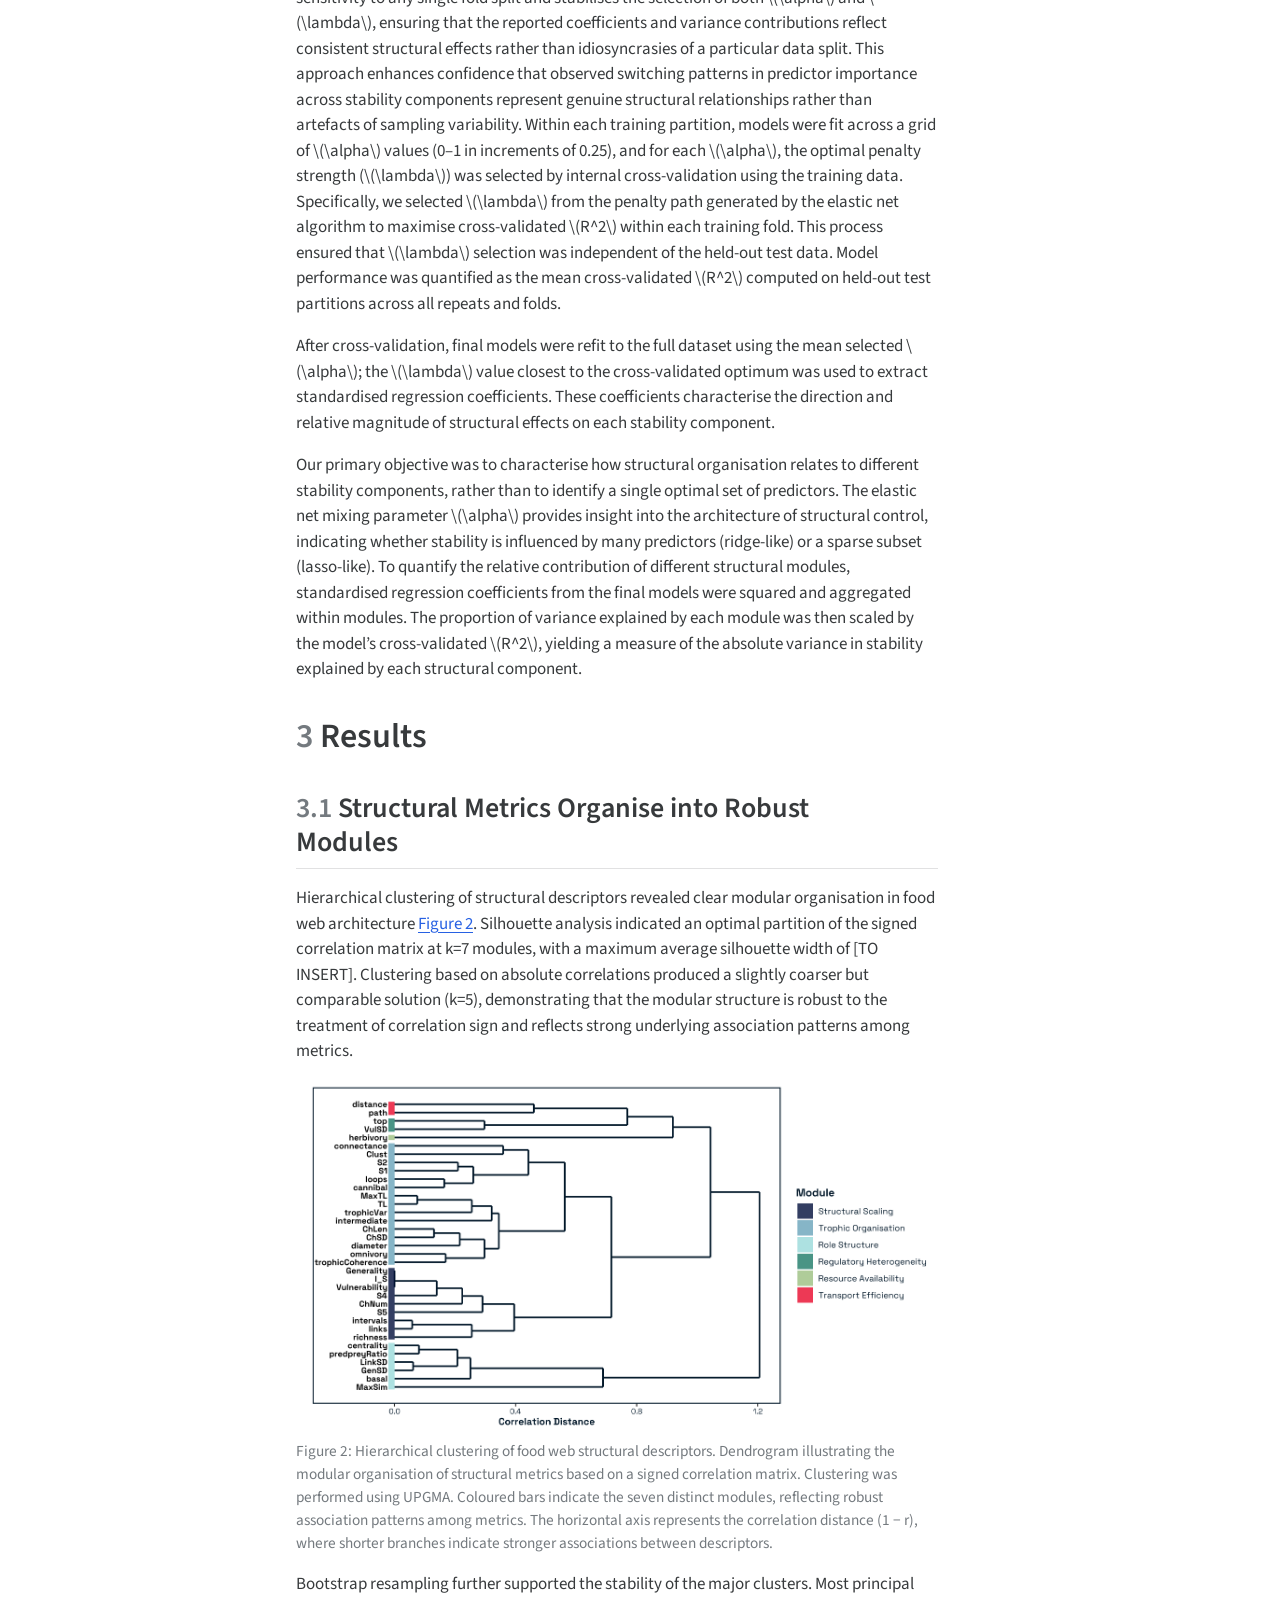
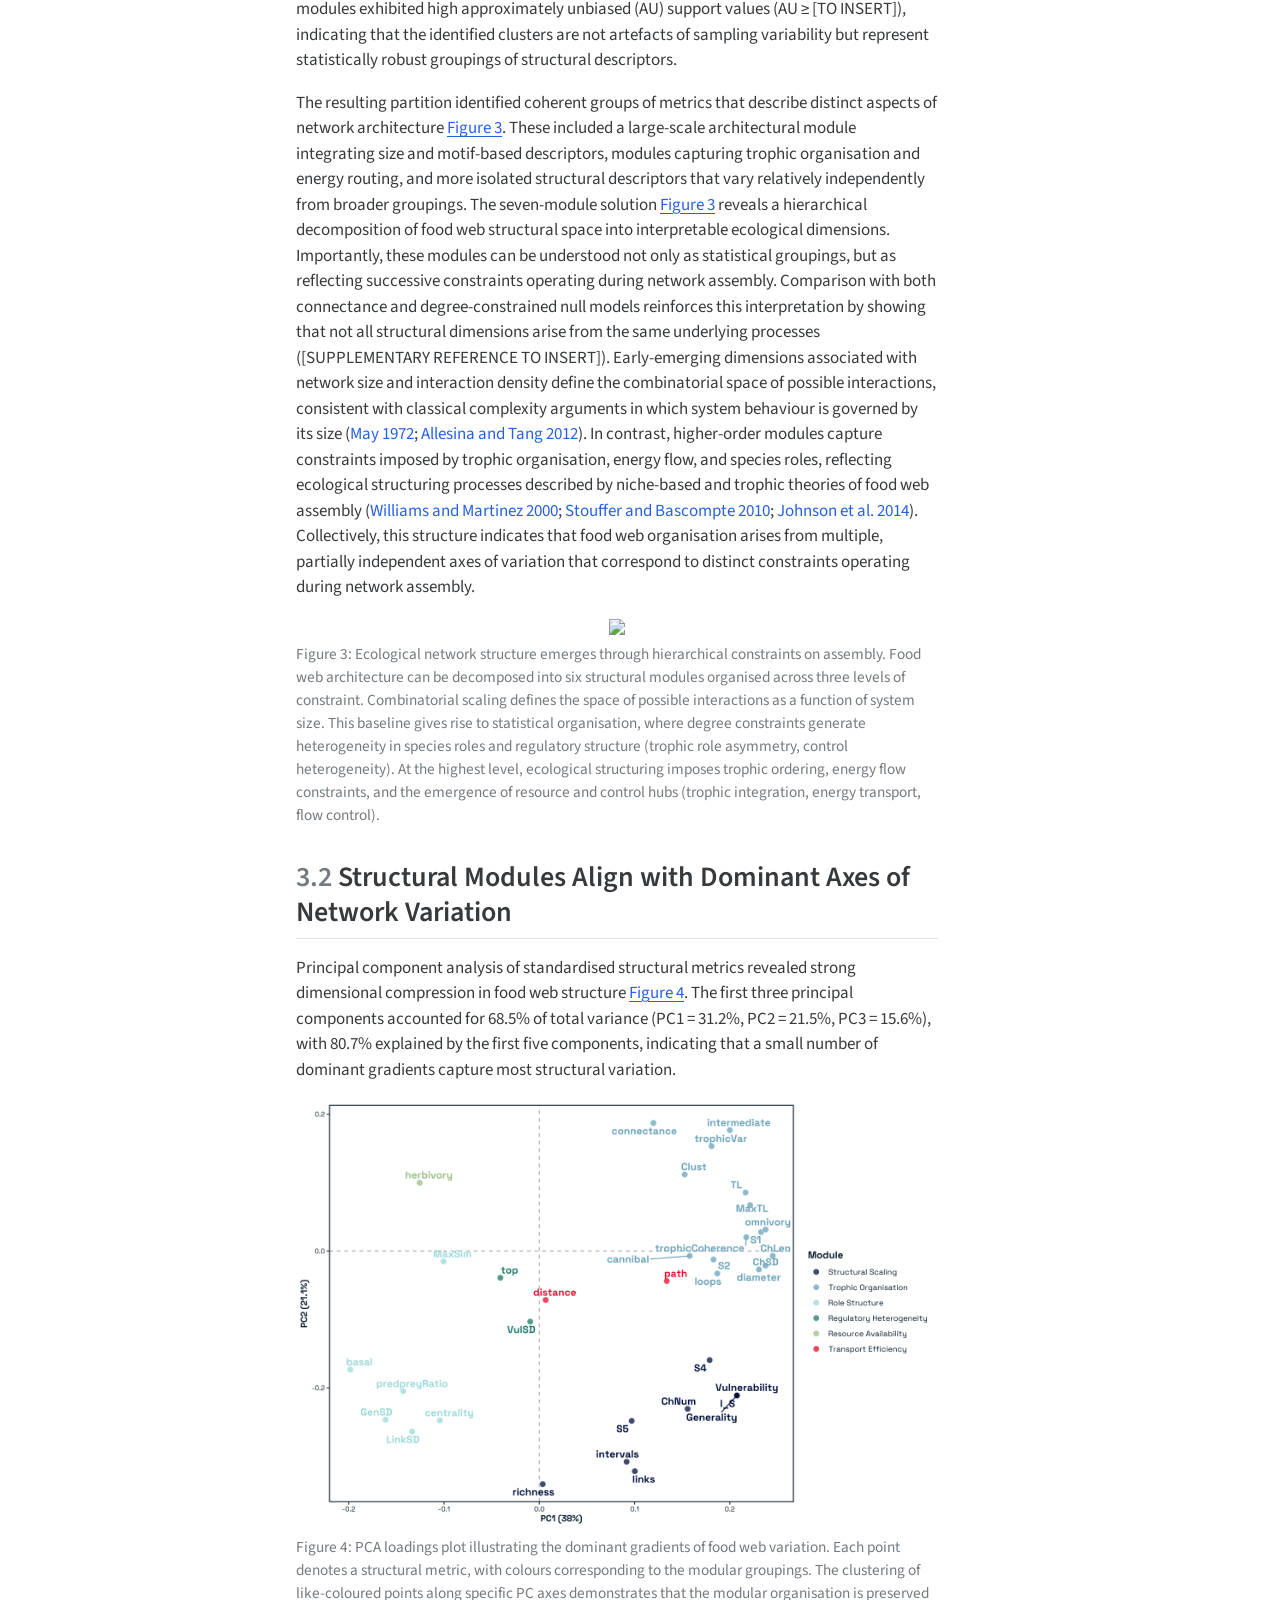
==== commit 9575f233: "Built site for gh-pages" ====
--- a/index.html
+++ b/index.html
@@ -2,13 +2,13 @@
 <html xmlns="http://www.w3.org/1999/xhtml" lang="en" xml:lang="en"><head>
 
 <meta charset="utf-8">
-<meta name="generator" content="quarto-1.11.1">
+<meta name="generator" content="quarto-1.11.6">
 
 <meta name="viewport" content="width=device-width, initial-scale=1.0, user-scalable=yes">
 
 <meta name="author" content="Tanya Strydom">
 <meta name="author" content="Andrew P. Beckerman">
-<meta name="dcterms.date" content="2026-08-28">
+<meta name="dcterms.date" content="2026-10-19">
 <meta name="keywords" content="food web, structure, dimensionality reduction, stability, multidimensionality">
 
 <title>Ecological Network Structure is Multidimensional: Rethinking the Structure-Stability Debate</title>
@@ -55,14 +55,15 @@
 <script src="site_libs/clipboard/clipboard.min.js"></script>
 <script src="site_libs/quarto-html/quarto.js" type="module"></script>
 <script src="site_libs/quarto-html/tabsets/tabsets.js" type="module"></script>
+<script src="site_libs/quarto-html/scrollable-regions/scrollable-regions.js" type="module"></script>
 <script src="site_libs/quarto-html/popper.min.js"></script>
 <script src="site_libs/quarto-html/tippy.umd.min.js"></script>
 <script src="site_libs/quarto-html/anchor.min.js"></script>
 <link href="site_libs/quarto-html/tippy.css" rel="stylesheet">
-<link href="site_libs/quarto-html/quarto-syntax-highlighting-d5b4e69c7e37b49c6591bcc5116dd748.css" rel="stylesheet" id="quarto-text-highlighting-styles">
+<link href="site_libs/quarto-html/quarto-syntax-highlighting-35fc0813589bbfbfa0b8ec974497eeb2.css" rel="stylesheet" id="quarto-text-highlighting-styles">
 <script src="site_libs/bootstrap/bootstrap.min.js"></script>
 <link href="site_libs/bootstrap/bootstrap-icons.css" rel="stylesheet">
-<link href="site_libs/bootstrap/bootstrap-b89755862c00f08386c47aeabbd074f3.min.css" rel="stylesheet" append-hash="true" id="quarto-bootstrap" data-mode="light">
+<link href="site_libs/bootstrap/bootstrap-deb10828e67638621ea84613cdc954fe.min.css" rel="stylesheet" append-hash="true" id="quarto-bootstrap" data-mode="light">
 <script src="site_libs/quarto-contrib/glightbox/glightbox.min.js"></script>
 <link href="site_libs/quarto-contrib/glightbox/glightbox.min.css" rel="stylesheet">
 <link href="site_libs/quarto-contrib/glightbox/lightbox.css" rel="stylesheet">
@@ -104,15 +105,15 @@
 </script>
 
 <meta name="citation_title" content="Ecological Network Structure is Multidimensional: Rethinking the Structure-Stability Debate">
-<meta name="citation_abstract" content="Ecological theory has long sought general principles linking the structure of interaction networks to ecosystem stability, yet empirical and theoretical studies have produced inconsistent and often conflicting results. These inconsistencies are typically interpreted as evidence that structure–stability relationships are weak or context dependent. Here, we propose that both network structure and ecological stability are inherently multidimensional, and apparent contradictions arise because different studies measure different aspects of each. We test this hypothesis using a large compilation of empirical food webs characterised by a broad suite of commonly used structural metrics. We show that these metrics organise into statistically robust modules corresponding to distinct dimensions of network architecture, and that food webs occupy a low-dimensional but structured region of this multidimensional space. Many metrics capture overlapping structural information, whereas others define independent axes of variation in how trophic interactions are organised. Linking these structural dimensions to multiple components of ecological stability reveals a non-universal mapping between structure and stability. Different stability measures depend on different subsets of structural domains, and the effects of individual structural features frequently reverse sign across stability components. These results indicate that structural properties are not intrinsically stabilising or destabilising, but instead participate in trade-offs across stability processes. Together, our findings support a conceptual framework in which ecological systems are understood as mappings between multidimensional spaces of structure and stability. Within this framework, classical results represent partial projections of a higher-dimensional relationship rather than general rules. We argue that progress in understanding ecological stability requires moving beyond the search for single predictive metrics and toward approaches that explicitly account for the multidimensional nature of ecological networks.
+<meta name="citation_abstract" content="Ecological theory has long sought general principles linking the structure of interaction networks to ecological stability, yet empirical and theoretical studies have produced inconsistent and often conflicting results. These inconsistencies are typically interpreted as evidence that structure–stability relationships are weak or context dependent. Here, we propose that both network structure and ecological stability are inherently multidimensional, and apparent contradictions arise because different studies measure different aspects of each. We test this hypothesis using a large compilation of empirical food webs characterised by a broad suite of commonly used structural metrics. We show that these metrics organise into statistically robust modules corresponding to distinct dimensions of network architecture, and that food webs occupy a low-dimensional but structured region of this multidimensional space. Many metrics capture overlapping structural information, whereas others define independent axes of variation in how trophic interactions are organised. Linking these structural dimensions to multiple components of ecological stability reveals a non-universal mapping between structure and stability. Different stability measures depend on different subsets of structural domains, and the effects of individual structural features frequently reverse sign across stability components. These results indicate that structural properties are not intrinsically stabilising or destabilising, but instead participate in trade-offs across stability processes. Together, our findings support a conceptual framework in which ecological systems are understood as mappings between multidimensional spaces of structure and stability. Within this framework, classical results represent partial projections of a higher-dimensional relationship rather than general rules. We argue that progress in understanding ecological stability requires moving beyond the search for single predictive metrics and toward approaches that explicitly account for the multidimensional nature of ecological networks.
 ">
 <meta name="citation_keywords" content="food web,structure,dimensionality reduction,stability,multidimensionality">
 <meta name="citation_author" content="Tanya Strydom">
 <meta name="citation_author" content="Andrew P. Beckerman">
-<meta name="citation_publication_date" content="2026-08-28">
-<meta name="citation_cover_date" content="2026-08-28">
+<meta name="citation_publication_date" content="2026-10-19">
+<meta name="citation_cover_date" content="2026-10-19">
 <meta name="citation_year" content="2026">
-<meta name="citation_online_date" content="2026-08-28">
+<meta name="citation_online_date" content="2026-10-19">
 <meta name="citation_language" content="en">
 <meta name="citation_reference" content="citation_title=Error and attack tolerance of complex networks;,citation_abstract=Many complex systems display a surprising degree of tolerance against errors. For example, relatively simple organisms grow, persist and reproduce despite drastic pharmaceutical or environmental interventions, an error tolerance attributed to the robustness of the underlying metabolic network1. Complex communication networks2 display a surprising degree of robustness: although key components regularly malfunction, local failures rarely lead to the loss of the global information-carrying ability of the network. The stability of these and other complex systems is often attributed to the redundant wiring of the functional web defined by the systems’ components. Here we demonstrate that error tolerance is not shared by all redundant systems: it is displayed only by a class of inhomogeneously wired networks, called scale-free networks, which include the World-Wide Web3,4,5, the Internet6, social networks7 and cells8. We find that such networks display an unexpected degree of robustness, the ability of their nodes to communicate being unaffected even by unrealistically high failure rates. However, error tolerance comes at a high price in that these networks are extremely vulnerable to attacks (that is, to the selection and removal of a few nodes that play a vital role in maintaining the network’s connectivity). Such error tolerance and attack vulnerability are generic properties of communication networks.;,citation_author=Réka Albert;,citation_author=Hawoong Jeong;,citation_author=Albert-László Barabási;,citation_publication_date=2000-07;,citation_cover_date=2000-07;,citation_year=2000;,citation_fulltext_html_url=https://www.nature.com/articles/35019019;,citation_issue=6794;,citation_doi=10.1038/35019019;,citation_issn=1476-4687;,citation_volume=406;,citation_language=en-US;,citation_journal_title=Nature;,citation_publisher=Nature Publishing Group;">
 <meta name="citation_reference" content="citation_title=Stability criteria for complex ecosystems;,citation_abstract=Analysis of stability criteria for different types of complex ecological network shows key differences between predator–prey interactions, which are stabilizing, and competitive and mutualistic interactions, which are destabilizing.;,citation_author=Stefano Allesina;,citation_author=Si Tang;,citation_publication_date=2012-03;,citation_cover_date=2012-03;,citation_year=2012;,citation_fulltext_html_url=https://www.nature.com/articles/nature10832;,citation_issue=7388, 7388;,citation_doi=10.1038/nature10832;,citation_issn=1476-4687;,citation_volume=483;,citation_language=en-US;,citation_journal_title=Nature;,citation_publisher=Nature Publishing Group;">
@@ -205,7 +206,7 @@
 <meta name="citation_reference" content="citation_title=In Search of Operational Trophospecies in a Tropical Aquatic Food Web;,citation_abstract=Aggregations of biological species on the basis of trophic similarity (trophospecies) are the basic units of study in food web and ecosystem research, yet little attention has been devoted to articulating objective protocols for defining such aggregations. This study formulates several possible definitions based on alternative measures of similarity and hierarchical clustering. Twenty-four alternative methods were applied to a food web consisting of 116 original trophic entities (OTEs) from a tropical floodplain, for which the relative magnitude of each trophic link was estimated based on dietary data measured as volumetric proportions. The resulting 24 trophic hierarchies were compared based on cophenetic correlation and matrices of OTE pairwise similarity, and patterns were interpreted based on additional ecological analyses for this system. Similarity measures based on topological food web (presence/absence) data yielded slightly greater cophenetic correlations than did measures based on dietary proportions (flow webs), but, overall, OTE pairwise correlations were not greater for one method relative to the other. The difference between these two approaches is driven by the treatment of weak feeding links; at least for the system considered here, distinctions among dietary generalists were obscured when weak links were weighted lightly. Additively combining the predator and resource aspects of each OTE’s trophic role performed better than combining them multiplicatively. In general, there was little correspondence between OTE overlap in resource use and the extent to which predators were shared. Two measures of cluster similarity, one designed by us specifically for food webs (maximum linkage) and the other a standard method (average similarity between clusters), yielded more consistent and ecologically interpretable patterns of aggregation than other measures of cluster similarity considered. In deciding whether two trophospecies should be assigned a trophic link, the maximum linkage convention (in which a link is included if any pair of OTEs, one in each trophospecies, are linked) produced more aggregation than the minimum linkage convention (in which a link is included only if every pair of OTEs, pair members in each of the two trophospecies, is linked). The choice of similarity level for defining trophospecies remained an unresolved issue based on our analysis of this dataset. Perhaps the greatest challenge is posed by sampling bias within empirical datasets, and we ultimately conclude that it is difficult to identify trophospecies in this dataset by strictly objective criteria.;,citation_author=Peter Yodzis;,citation_author=Kirk O. Winemiller;,citation_publication_date=1999;,citation_cover_date=1999;,citation_year=1999;,citation_fulltext_html_url=https://www.jstor.org/stable/3546748;,citation_issue=2;,citation_doi=10.2307/3546748;,citation_issn=0030-1299;,citation_volume=87;,citation_journal_title=Oikos;,citation_publisher=[Nordic Society Oikos, Wiley];">
 </head>
 
-<body class="quarto-light">
+<body class="quarto-light"><a id="quarto-skip-link" class="visually-hidden-focusable" href="#quarto-document-content">Skip to main content</a>
 
 <header id="title-block-header" class="quarto-title-block default toc-left page-columns page-full">
   <div class="quarto-title-banner page-columns page-full">
@@ -244,7 +245,7 @@
                 <div>
             <div class="quarto-title-meta-heading">Published</div>
             <div class="quarto-title-meta-contents">
-              <p class="date">August 28, 2026</p>
+              <p class="date">October 19, 2026</p>
             </div>
           </div>
           
@@ -258,7 +259,7 @@
     <div>
       <div class="abstract">
         <div class="block-title">Abstract</div>
-        <p>Ecological theory has long sought general principles linking the structure of interaction networks to ecosystem stability, yet empirical and theoretical studies have produced inconsistent and often conflicting results. These inconsistencies are typically interpreted as evidence that structure–stability relationships are weak or context dependent. Here, we propose that both network structure and ecological stability are inherently multidimensional, and apparent contradictions arise because different studies measure different aspects of each. We test this hypothesis using a large compilation of empirical food webs characterised by a broad suite of commonly used structural metrics. We show that these metrics organise into statistically robust modules corresponding to distinct dimensions of network architecture, and that food webs occupy a low-dimensional but structured region of this multidimensional space. Many metrics capture overlapping structural information, whereas others define independent axes of variation in how trophic interactions are organised. Linking these structural dimensions to multiple components of ecological stability reveals a non-universal mapping between structure and stability. Different stability measures depend on different subsets of structural domains, and the effects of individual structural features frequently reverse sign across stability components. These results indicate that structural properties are not intrinsically stabilising or destabilising, but instead participate in trade-offs across stability processes. Together, our findings support a conceptual framework in which ecological systems are understood as mappings between multidimensional spaces of structure and stability. Within this framework, classical results represent partial projections of a higher-dimensional relationship rather than general rules. We argue that progress in understanding ecological stability requires moving beyond the search for single predictive metrics and toward approaches that explicitly account for the multidimensional nature of ecological networks.</p>
+        <p>Ecological theory has long sought general principles linking the structure of interaction networks to ecological stability, yet empirical and theoretical studies have produced inconsistent and often conflicting results. These inconsistencies are typically interpreted as evidence that structure–stability relationships are weak or context dependent. Here, we propose that both network structure and ecological stability are inherently multidimensional, and apparent contradictions arise because different studies measure different aspects of each. We test this hypothesis using a large compilation of empirical food webs characterised by a broad suite of commonly used structural metrics. We show that these metrics organise into statistically robust modules corresponding to distinct dimensions of network architecture, and that food webs occupy a low-dimensional but structured region of this multidimensional space. Many metrics capture overlapping structural information, whereas others define independent axes of variation in how trophic interactions are organised. Linking these structural dimensions to multiple components of ecological stability reveals a non-universal mapping between structure and stability. Different stability measures depend on different subsets of structural domains, and the effects of individual structural features frequently reverse sign across stability components. These results indicate that structural properties are not intrinsically stabilising or destabilising, but instead participate in trade-offs across stability processes. Together, our findings support a conceptual framework in which ecological systems are understood as mappings between multidimensional spaces of structure and stability. Within this framework, classical results represent partial projections of a higher-dimensional relationship rather than general rules. We argue that progress in understanding ecological stability requires moving beyond the search for single predictive metrics and toward approaches that explicitly account for the multidimensional nature of ecological networks.</p>
       </div>
     </div>
 
@@ -273,12 +274,12 @@
     </div>  </div>
 </header><div id="quarto-content" class="page-columns page-rows-contents page-layout-article toc-left">
 <div id="quarto-sidebar-toc-left" class="sidebar toc-left">
-  <nav id="TOC" role="doc-toc" class="toc-active">
+  <nav id="TOC" role="doc-toc" aria-labelledby="toc-title" class="toc-active">
     <h2 id="toc-title">Table of contents</h2>
    
   <ul>
   <li><a href="#introduction" id="toc-introduction" class="nav-link active" data-scroll-target="#introduction"><span class="header-section-number">1</span> Introduction</a></li>
-  <li><a href="#materials-methods" id="toc-materials-methods" class="nav-link" data-scroll-target="#materials-methods"><span class="header-section-number">2</span> Materials &amp; Methods</a>
+  <li><a href="#materials-and-methods" id="toc-materials-and-methods" class="nav-link" data-scroll-target="#materials-and-methods"><span class="header-section-number">2</span> Materials and Methods</a>
   <ul class="collapse">
   <li><a href="#data-compilation" id="toc-data-compilation" class="nav-link" data-scroll-target="#data-compilation"><span class="header-section-number">2.1</span> Data Compilation</a></li>
   <li><a href="#identification-of-structural-modules" id="toc-identification-of-structural-modules" class="nav-link" data-scroll-target="#identification-of-structural-modules"><span class="header-section-number">2.2</span> Identification of Structural Modules</a></li>
@@ -316,7 +317,7 @@
 </div>
 <div id="quarto-margin-sidebar" class="sidebar margin-sidebar zindex-bottom">
 </div>
-<main class="content quarto-banner-title-block" id="quarto-document-content">
+<main class="content quarto-banner-title-block" id="quarto-document-content" tabindex="-1">
 
 
 
@@ -325,34 +326,34 @@
 
 <section id="introduction" class="level1" data-number="1">
 <h1 data-number="1"><span class="header-section-number">1</span> Introduction</h1>
-<p>Ecological theory has long sought general principles linking the architecture of interaction networks to ecosystem stability. Early work framed this relationship through system complexity, most prominently in Robert May’s analysis of random community matrices, which showed that increasing species richness, interaction density, and interaction-strength variance can reduce local dynamical stability in large ecological systems <span class="citation" data-cites="mayWillLargeComplex1972 mayStabilityComplexityModel1974">(<a href="#ref-mayWillLargeComplex1972" role="doc-biblioref">May 1972</a>, <a href="#ref-mayStabilityComplexityModel1974" role="doc-biblioref">1974</a>)</span>. Subsequent work showed that particular forms of network organisation—including interaction structure, trophic hierarchy, and compartmentalisation—can alter stability outcomes <span class="citation" data-cites="mccannDiversityStabilityDebate2000 allesinaStabilityCriteriaComplex2012 stoufferUnderstandingFoodwebPersistence2010 tangCorrelationInteractionStrengths2014">(<a href="#ref-mccannDiversityStabilityDebate2000" role="doc-biblioref">McCann 2000</a>; <a href="#ref-allesinaStabilityCriteriaComplex2012" role="doc-biblioref">Allesina and Tang 2012</a>; <a href="#ref-stoufferUnderstandingFoodwebPersistence2010" role="doc-biblioref">Stouffer and Bascompte 2010</a>; <a href="#ref-tangCorrelationInteractionStrengths2014" role="doc-biblioref">Tang et al. 2014</a>)</span>. More recently, structural theories such as trophic coherence have emphasised that food webs occupy constrained regions of structural space in which particular architectural features influence stability <span class="citation" data-cites="johnsonTrophicCoherenceDetermines2014">(<a href="#ref-johnsonTrophicCoherenceDetermines2014" role="doc-biblioref">Johnson et al. 2014</a>)</span>.</p>
-<p>Despite these advances, there is little consensus on which aspects of network structure predict ecological stability. Different studies identify different structural predictors, sometimes with apparently conflicting effects. These inconsistencies are often interpreted as evidence that structure–stability relationships are weak, context-dependent, or system-specific. Here, we consider a complementary explanation - both network structure and stability are multidimensional, so different studies may be examining different parts of the same broader relationship.</p>
-<p>Food webs are described using many structural metrics, including connectance, trophic organisation, modularity, omnivory, pathway structure, and motif composition. These metrics often covary, capture overlapping information, or describe organisation at different scales <span class="citation" data-cites="vermaatMajorDimensionsFoodweb2009 lauEcologicalNetworkMetrics2017 thompsonFoodWebsReconciling2012">(<a href="#ref-vermaatMajorDimensionsFoodweb2009" role="doc-biblioref">Vermaat et al. 2009</a>; <a href="#ref-lauEcologicalNetworkMetrics2017" role="doc-biblioref">Lau et al. 2017</a>; <a href="#ref-thompsonFoodWebsReconciling2012" role="doc-biblioref">Thompson et al. 2012</a>)</span>. Rather than treating each metric as an independent candidate predictor, we therefore view them as observations of an underlying structural space. In this view, correlated metrics can be grouped into <em>structural modules</em> (coherent domains of network organisation) while multivariate axes such as principal components describe the dominant gradients through that space. A single metric is thus consequently a projection of structural space, not necessarily a universal descriptor of network structure.</p>
+<p>Ecological theory has long sought general principles linking the architecture of interaction networks to ecological stability. Early work framed this relationship through system complexity, most notably in Robert May’s analyses of random community matrices, which showed that increasing species richness, interaction density, and interaction-strength variance can reduce local dynamical stability in large ecological systems <span class="citation" data-cites="mayWillLargeComplex1972 mayStabilityComplexityModel1974">(<a href="#ref-mayWillLargeComplex1972" role="doc-biblioref">May 1972</a>, <a href="#ref-mayStabilityComplexityModel1974" role="doc-biblioref">1974</a>)</span>. Subsequent work showed that particular forms of network organisation (including interaction structure, trophic hierarchy, and compartmentalisation) can alter stability outcomes <span class="citation" data-cites="mccannDiversityStabilityDebate2000 allesinaStabilityCriteriaComplex2012 stoufferUnderstandingFoodwebPersistence2010 tangCorrelationInteractionStrengths2014">(<a href="#ref-mccannDiversityStabilityDebate2000" role="doc-biblioref">McCann 2000</a>; <a href="#ref-allesinaStabilityCriteriaComplex2012" role="doc-biblioref">Allesina and Tang 2012</a>; <a href="#ref-stoufferUnderstandingFoodwebPersistence2010" role="doc-biblioref">Stouffer and Bascompte 2010</a>; <a href="#ref-tangCorrelationInteractionStrengths2014" role="doc-biblioref">Tang et al. 2014</a>)</span>. More recently, structural theories such as trophic coherence have emphasised that food webs occupy constrained regions of structural space in which particular architectural features influence stability <span class="citation" data-cites="johnsonTrophicCoherenceDetermines2014">(<a href="#ref-johnsonTrophicCoherenceDetermines2014" role="doc-biblioref">Johnson et al. 2014</a>)</span>.</p>
+<p>Despite these advances, there is little consensus on which aspects of network structure predict ecological stability. Different studies identify different structural predictors, sometimes with apparently conflicting effects. These inconsistencies are often interpreted as evidence that structure–stability relationships are weak, context-dependent, or system-specific. Here, we consider a complementary explanation: both network structure and stability are multidimensional, so different studies may examine different parts of the same broader relationship.</p>
+<p>Food webs are described by many structural metrics, including connectance, trophic organisation, modularity, omnivory, pathway structure, and motif composition. These metrics often covary, capture overlapping information, or describe organisation at different scales <span class="citation" data-cites="vermaatMajorDimensionsFoodweb2009 lauEcologicalNetworkMetrics2017 thompsonFoodWebsReconciling2012">(<a href="#ref-vermaatMajorDimensionsFoodweb2009" role="doc-biblioref">Vermaat et al. 2009</a>; <a href="#ref-lauEcologicalNetworkMetrics2017" role="doc-biblioref">Lau et al. 2017</a>; <a href="#ref-thompsonFoodWebsReconciling2012" role="doc-biblioref">Thompson et al. 2012</a>)</span>. Rather than treating each metric as an independent candidate predictor, we therefore view them as observations of an underlying structural space. In this view, correlated metrics can be grouped into <em>structural modules</em> (coherent domains of network organisation), while multivariate axes such as principal components describe the dominant gradients through that space. A single metric is therefore a projection of structural space, not necessarily a universal descriptor of network structure.</p>
 <p>Stability is similarly multidimensional. Ecological stability encompasses distinct responses such as resistance to disturbance, persistence or recovery following perturbation, and other properties of system dynamics <span class="citation" data-cites="dominguez-garciaUnveilingDimensionsStability2019 ivesStabilityDiversityEcosystems2007 loreauBiodiversityEcosystemStability2013 donohueNavigatingComplexityEcological2016 chenStabilityEcologicalSystems2024">(<a href="#ref-dominguez-garciaUnveilingDimensionsStability2019" role="doc-biblioref">Domínguez-García et al. 2019</a>; <a href="#ref-ivesStabilityDiversityEcosystems2007" role="doc-biblioref">Ives and Carpenter 2007</a>; <a href="#ref-loreauBiodiversityEcosystemStability2013" role="doc-biblioref">Loreau and de Mazancourt 2013</a>; <a href="#ref-donohueNavigatingComplexityEcological2016" role="doc-biblioref">Donohue et al. 2016</a>; <a href="#ref-chenStabilityEcologicalSystems2024" role="doc-biblioref">Chen et al. 2024</a>)</span>. These properties arise from different processes and need not respond in the same way to changes in network structure. Thus, there is no <em>a priori</em> reason to expect one structural metric—or even one structural dimension—to predict all components of stability.</p>
-<p>This leads to a simple conceptual framework. Ecological networks occupy a multidimensional <em>structural space</em>, stability can be represented by multiple <em>stability components</em>, and the structure–stability relationship is a mapping between these spaces. Under this framework, apparently conflicting results can arise when different structural features are related to different stability components. A predictor may therefore be positively associated with one component and negatively associated with another without the two relationships being contradictory.</p>
-<p>Our empirical stability measures extend beyond a single dynamical property because empirical food webs are generally observed as interaction networks rather than as time series or fully parameterised dynamical systems. We therefore consider complementary network-level responses to perturbation such as robustness to species loss, recovery/persistence following sequential extinctions, spectral-radius-based stability potential, and structural controllability <span class="citation" data-cites="dunneNetworkStructureBiodiversity2002 jonssonReliabilityR50Measure2015 staniczenkoGhostNestednessEcological2013 liuControllabilityComplexNetworks2011">(<a href="#ref-dunneNetworkStructureBiodiversity2002" role="doc-biblioref">Dunne et al. 2002</a>; <a href="#ref-jonssonReliabilityR50Measure2015" role="doc-biblioref">Jonsson et al. 2015</a>; <a href="#ref-staniczenkoGhostNestednessEcological2013" role="doc-biblioref">Staniczenko et al. 2013</a>; <a href="#ref-liuControllabilityComplexNetworks2011" role="doc-biblioref">Liu et al. 2011</a>)</span>. These measures should not be interpreted as interchangeable definitions of stability. Rather, they represent distinct properties through which network structure may influence persistence, resistance, recovery, or control.</p>
-<p>This conceptual framework is illustrated in <a href="#fig-conceptual" class="quarto-xref">Figure&nbsp;1</a>. Structural metrics are organised into a small number of underlying dimensions (Panel B), stability comprises multiple components (Panel A), and each stability component can depend on a different projection of structural space (Panel C). The resulting mapping is therefore not a single structure–stability curve, but a multidimensional set of relationships that may include trade-offs among stability components.</p>
+<p>This leads to a simple conceptual framework: ecological networks occupy a multidimensional <em>structural space</em>, stability can be represented by multiple <em>stability components</em>, and the structure–stability relationship is a mapping between these spaces. Under this framework, apparently conflicting results can arise when different structural features are related to different stability components. A predictor may therefore be positively associated with one component and negatively associated with another without the two relationships being contradictory.</p>
+<p>Our empirical stability measures extend beyond a single dynamical property because empirical food webs are generally observed as interaction networks rather than as time series or fully parameterised dynamical systems. We therefore consider complementary network-level responses to perturbation such as robustness to species loss, recovery and persistence following sequential extinctions, spectral-radius-based stability potential, and structural controllability <span class="citation" data-cites="dunneNetworkStructureBiodiversity2002 jonssonReliabilityR50Measure2015 staniczenkoGhostNestednessEcological2013 liuControllabilityComplexNetworks2011">(<a href="#ref-dunneNetworkStructureBiodiversity2002" role="doc-biblioref">Dunne et al. 2002</a>; <a href="#ref-jonssonReliabilityR50Measure2015" role="doc-biblioref">Jonsson et al. 2015</a>; <a href="#ref-staniczenkoGhostNestednessEcological2013" role="doc-biblioref">Staniczenko et al. 2013</a>; <a href="#ref-liuControllabilityComplexNetworks2011" role="doc-biblioref">Liu et al. 2011</a>)</span>. These measures should not be treated as interchangeable definitions of stability. Instead, they represent distinct properties through which network structure may influence resistance, persistence, recovery, or control.</p>
+<p>This conceptual framework is illustrated in <a href="#fig-conceptual" class="quarto-xref">Figure&nbsp;1</a>. Structural metrics are organised into a small number of underlying dimensions (Panel B), stability comprises multiple components (Panel A), and each stability component can depend on a different projection of structural space (Panel C). The resulting mapping is therefore not a single structure–stability relationship, but a multidimensional set of relationships that may include trade-offs among stability components.</p>
 <div id="fig-conceptual" class="quarto-float quarto-figure quarto-figure-center anchored">
 <figure class="quarto-float quarto-float-fig figure">
 <div aria-describedby="fig-conceptual-caption-0ceaefa1-69ba-4598-a22c-09a6ac19f8ca">
-<a href="figures/conceptual.png" class="lightbox" data-gallery="quarto-lightbox-gallery-1" title="Figure&nbsp;1: Conceptual framework linking multidimensional network structure (S) to multidimensional ecological stability (Ω). Structural variation is organised along a small number of axes (Panel B), while stability comprises multiple components (Panel A). Each stability component depends on a different projection of structural space (Panel C), generating process-dependent relationships and trade-offs among stability outcomes."><img src="figures/conceptual.png" class="img-fluid figure-img"></a>
+<a href="figures/conceptual.png" class="lightbox" data-gallery="quarto-lightbox-gallery-1" title="Figure&nbsp;1: Conceptual framework linking multidimensional network structure (S) to multidimensional ecological stability (\Omega). Structural variation is organised along a small number of axes (Panel B), while stability comprises multiple components (Panel A). Each stability component depends on a different projection of structural space (Panel C), generating process-dependent relationships and trade-offs among stability outcomes."><img src="figures/conceptual.png" class="img-fluid figure-img"></a>
 </div>
 <figcaption class="quarto-float-caption-bottom quarto-float-caption quarto-float-fig" id="fig-conceptual-caption-0ceaefa1-69ba-4598-a22c-09a6ac19f8ca">
-Figure&nbsp;1: Conceptual framework linking multidimensional network structure (S) to multidimensional ecological stability (Ω). Structural variation is organised along a small number of axes (Panel B), while stability comprises multiple components (Panel A). Each stability component depends on a different projection of structural space (Panel C), generating process-dependent relationships and trade-offs among stability outcomes.
+Figure&nbsp;1: Conceptual framework linking multidimensional network structure (<span class="math inline">\(S\)</span>) to multidimensional ecological stability (<span class="math inline">\(\Omega\)</span>). Structural variation is organised along a small number of axes (Panel B), while stability comprises multiple components (Panel A). Each stability component depends on a different projection of structural space (Panel C), generating process-dependent relationships and trade-offs among stability outcomes.
 </figcaption>
 </figure>
 </div>
 <p>Here we test this framework using a compilation of empirical food webs characterised by a broad suite of structural descriptors. We first ask whether structural metrics form statistically robust modules based on their covariation across food webs. We then ask whether these modules align with the dominant multivariate axes of structural variation. Finally, we test whether different structural representations predict different components of stability, and whether individual structural features change direction across those components. We use these analyses to evaluate the central hypothesis that structure–stability relationships are best understood as a mapping between multidimensional structural and stability spaces rather than as universal relationships between individual metrics.</p>
 </section>
-<section id="materials-methods" class="level1" data-number="2">
-<h1 data-number="2"><span class="header-section-number">2</span> Materials &amp; Methods</h1>
+<section id="materials-and-methods" class="level1" data-number="2">
+<h1 data-number="2"><span class="header-section-number">2</span> Materials and Methods</h1>
 <section id="data-compilation" class="level2" data-number="2.1">
 <h2 data-number="2.1" class="anchored" data-anchor-id="data-compilation"><span class="header-section-number">2.1</span> Data Compilation</h2>
-<p>We compiled food web data from Mangal <span class="citation" data-cites="poisotMangalMakingEcological2016">(<a href="#ref-poisotMangalMakingEcological2016" role="doc-biblioref">Poisot et al. 2016</a>)</span>, Web of Life <span class="citation" data-cites="fortunaWebLife2014">(<a href="#ref-fortunaWebLife2014" role="doc-biblioref">Fortuna et al. 2014</a>)</span>, and the canonical networks used by <span class="citation" data-cites="vermaatMajorDimensionsFoodweb2009">Vermaat et al. (<a href="#ref-vermaatMajorDimensionsFoodweb2009" role="doc-biblioref">2009</a>)</span>, resulting in a total of XX networks. All networks were treated as binary and characterised using a suite of XX structural metrics (see <a href="#tbl-properties" class="quarto-xref">Table&nbsp;1</a>).</p>
+<p>We compiled food web data from Mangal <span class="citation" data-cites="poisotMangalMakingEcological2016">(<a href="#ref-poisotMangalMakingEcological2016" role="doc-biblioref">Poisot et al. 2016</a>)</span>, Web of Life <span class="citation" data-cites="fortunaWebLife2014">(<a href="#ref-fortunaWebLife2014" role="doc-biblioref">Fortuna et al. 2014</a>)</span>, and the canonical networks used by <span class="citation" data-cites="vermaatMajorDimensionsFoodweb2009">Vermaat et al. (<a href="#ref-vermaatMajorDimensionsFoodweb2009" role="doc-biblioref">2009</a>)</span>, resulting in a total of [TO INSERT] networks. All networks were treated as binary and characterised using a suite of [TO INSERT] structural metrics (see <a href="#tbl-properties" class="quarto-xref">Table&nbsp;1</a>).</p>
 <div id="tbl-properties" class="quarto-float quarto-figure quarto-figure-center anchored">
 <figure class="quarto-float quarto-float-tbl figure">
 <figcaption class="quarto-float-caption-top quarto-float-caption quarto-float-tbl" id="tbl-properties-caption-0ceaefa1-69ba-4598-a22c-09a6ac19f8ca">
-Table&nbsp;1: An informative caption about the different network properties. We use a combination of metrics from both the original <span class="citation" data-cites="vermaatMajorDimensionsFoodweb2009">Vermaat et al. (<a href="#ref-vermaatMajorDimensionsFoodweb2009" role="doc-biblioref">2009</a>)</span> paper as well as including those that have been identified by <span class="citation" data-cites="thompsonFoodWebsReconciling2012">Thompson et al. (<a href="#ref-thompsonFoodWebsReconciling2012" role="doc-biblioref">2012</a>)</span> and have been linked to emerging ecosystem properties such as stability
+Table&nbsp;1: Structural metrics used in this study, including metrics from <span class="citation" data-cites="vermaatMajorDimensionsFoodweb2009">Vermaat et al. (<a href="#ref-vermaatMajorDimensionsFoodweb2009" role="doc-biblioref">2009</a>)</span> and additional descriptors identified by <span class="citation" data-cites="thompsonFoodWebsReconciling2012">Thompson et al. (<a href="#ref-thompsonFoodWebsReconciling2012" role="doc-biblioref">2012</a>)</span> or linked to emergent ecosystem properties such as stability.
 </figcaption>
 <div aria-describedby="tbl-properties-caption-0ceaefa1-69ba-4598-a22c-09a6ac19f8ca">
 <table class="caption-top table">
@@ -562,27 +563,27 @@
 </div>
 </figure>
 </div>
-<p>In addition to network structural descriptors, we quantified four complementary stability-related properties of the food webs. First, robustness to species loss (<span class="math inline">\(R_{50}\)</span>) quantifies the proportion of primary extinctions required to reduce network richness to 50% of its initial value, providing a threshold-based measure of tolerance to species removal <span class="citation" data-cites="dunneNetworkStructureBiodiversity2002 jonssonReliabilityR50Measure2015">(<a href="#ref-dunneNetworkStructureBiodiversity2002" role="doc-biblioref">Dunne et al. 2002</a>; <a href="#ref-jonssonReliabilityR50Measure2015" role="doc-biblioref">Jonsson et al. 2015</a>)</span>. Second, we quantified recovery/persistence using the area under the extinction curve, which relates primary species loss to secondary extinctions and captures how rapidly structural collapse propagates as perturbations accumulate. Third, spectral radius (<span class="math inline">\(\rho\)</span>), defined as the largest real part of the eigenvalues of the adjacency matrix <span class="citation" data-cites="staniczenkoGhostNestednessEcological2013">(<a href="#ref-staniczenkoGhostNestednessEcological2013" role="doc-biblioref">Staniczenko et al. 2013</a>)</span>, was used as a spectral measure of stability potential <span class="citation" data-cites="bascompteNestedAssemblyPlantanimal2003">(<a href="#ref-bascompteNestedAssemblyPlantanimal2003" role="doc-biblioref">Bascompte et al. 2003</a>)</span>. Finally, structural controllability quantifies the minimum number of driver species required to control the system, capturing a distinct property of network reorganisation and directed influence <span class="citation" data-cites="liuControllabilityComplexNetworks2011">(<a href="#ref-liuControllabilityComplexNetworks2011" role="doc-biblioref">Liu et al. 2011</a>)</span>.</p>
-<p>We refer to these four outcomes as <em>stability components</em> for brevity, while recognising that they capture different processes rather than a single interchangeable quantity. They comprise (i) resistance to species loss, (ii) recovery/persistence under sequential species removal, (iii) spectral stability potential, and (iv) controllability. Because robustness and recovery/persistence depend on stochastic extinction sequences, we averaged each measure across 100 extinction runs.</p>
+<p>In addition to network structural descriptors, we quantified four complementary stability-related properties of the food webs. First, robustness to species loss (<span class="math inline">\(R_{50}\)</span>) quantifies the proportion of primary extinctions required to reduce network richness to 50% of its initial value. It therefore provides a threshold-based measure of tolerance to species removal <span class="citation" data-cites="dunneNetworkStructureBiodiversity2002 jonssonReliabilityR50Measure2015">(<a href="#ref-dunneNetworkStructureBiodiversity2002" role="doc-biblioref">Dunne et al. 2002</a>; <a href="#ref-jonssonReliabilityR50Measure2015" role="doc-biblioref">Jonsson et al. 2015</a>)</span>. Second, we quantified recovery and persistence using the area under the extinction curve. This measure relates primary species loss to secondary extinctions and captures how rapidly structural collapse propagates as perturbations accumulate. Third, spectral radius (<span class="math inline">\(\rho\)</span>), defined as the largest real part of the eigenvalues of the adjacency matrix <span class="citation" data-cites="staniczenkoGhostNestednessEcological2013">(<a href="#ref-staniczenkoGhostNestednessEcological2013" role="doc-biblioref">Staniczenko et al. 2013</a>)</span>, was used as a spectral measure of stability potential <span class="citation" data-cites="bascompteNestedAssemblyPlantanimal2003">(<a href="#ref-bascompteNestedAssemblyPlantanimal2003" role="doc-biblioref">Bascompte et al. 2003</a>)</span>. Finally, structural controllability quantifies the minimum number of driver species required to control the system, capturing a distinct property of network reorganisation and directed influence <span class="citation" data-cites="liuControllabilityComplexNetworks2011">(<a href="#ref-liuControllabilityComplexNetworks2011" role="doc-biblioref">Liu et al. 2011</a>)</span>.</p>
+<p>We refer to these four outcomes as <em>stability components</em> for brevity, while recognising that they capture different processes rather than a single interchangeable quantity. They comprise (i) resistance to species loss, (ii) recovery and persistence under sequential species removal, (iii) spectral stability potential, and (iv) controllability. Because robustness and recovery and persistence depend on stochastic extinction sequences, we averaged each measure across 100 extinction runs.</p>
 <p>Finally, we incorporated two complementary measures that capture higher-order aspects of network organisation. First, we quantified complexity based on the singular value spectrum of the adjacency matrix. Specifically, we computed the entropy of the singular values obtained via singular value decomposition (SVD), which captures how structural variance is distributed across orthogonal modes. Networks with more evenly distributed singular values exhibit higher complexity, reflecting greater heterogeneity in interaction pathways and reduced dominance of any single structural mode <span class="citation" data-cites="strydomSVDEntropyReveals2021">(<a href="#ref-strydomSVDEntropyReveals2021" role="doc-biblioref">Strydom et al. 2021</a>)</span>. This provides a spectral analogue to traditional structural descriptors, linking network organisation to the distribution of interaction strength across latent dimensions.</p>
-<p>Second, we included a composite scaling term of the form <span class="math inline">\(-\frac{1}{2}(\log{(Richness)} + \log{(Connectance)})\)</span> This term captures the joint scaling of network size and density and can be interpreted as a log-transformed geometric mean of these quantities. This formulation is motivated by classical stability results, where system behaviour depends on the combined scaling of species richness and interaction density, rather than either quantity in isolation. As such, this term provides a compact representation of size–complexity tradeoffs and complements both local (<em>e.g.,</em> degree distributions) and global (e.g., spectral) descriptors of network structure.</p>
+<p>Second, we included a composite scaling term of the form <span class="math inline">\(-\frac{1}{2}(\log{(Richness)} + \log{(Connectance)})\)</span> This term captures the joint scaling of network size and density and can be interpreted as a log-transformed geometric mean of these quantities. This formulation is motivated by classical stability results, in which system behaviour depends on the combined scaling of species richness and interaction density rather than on either quantity in isolation. As such, this term provides a compact representation of size–complexity tradeoffs and complements both local (<em>e.g.</em>, degree distributions) and global (<em>e.g.,</em> spectral) descriptors of network structure.</p>
 </section>
 <section id="identification-of-structural-modules" class="level2" data-number="2.2">
 <h2 data-number="2.2" class="anchored" data-anchor-id="identification-of-structural-modules"><span class="header-section-number">2.2</span> Identification of Structural Modules</h2>
-<p>We tested the hypothesis that structural descriptors of food webs are organised into statistically coherent modules reflecting shared ecological function or scaling relationships, rather than forming arbitrary clusters driven by sampling noise. If such modular organisation exists, then metrics within a module should exhibit strong internal correlation relative to metrics assigned to different modules. The resulting clusters should be robust to resampling of the data. The identified modular structure should exceed expectations under null models of random association among metrics.</p>
-<p>We quantified pairwise associations among the XX structural metrics using Pearson correlations computed across food webs. Because ecological metrics may covary either positively or negatively depending on scaling relationships, we constructed two alternative distance matrices: <span class="math inline">\(1−r\)</span>, which preserves the sign of correlations and distinguishes positive from negative association and <span class="math inline">\(1−∣r∣\)</span>, which groups variables based on the magnitude of their association regardless of sign. These two definitions allow us to test whether modular structure depends on directional relationships or simply on the strength of coupling among metrics. Hierarchical clustering was performed using average linkage on each distance matrix to identify candidate structural modules.</p>
-<p>The optimal number of clusters was evaluated across a range of partition sizes (<span class="math inline">\(k = 2–10\)</span>) using average silhouette width to assess within-cluster cohesion and between-cluster separation. To further evaluate cluster robustness, we implemented bootstrap resampling with 1,000 bootstrap replicates. This procedure estimates approximately unbiased (AU) p-values for each cluster, quantifying the probability that a cluster is supported under repeated resampling of the data. Clusters were considered statistically robust when they exhibited high silhouette support, and approximately unbiased bootstrap support ≥ 0.95. This dual criterion ensures that identified modules are both structurally coherent and stable to sampling variation.</p>
+<p>We tested whether structural descriptors form statistically coherent modules that reflect shared ecological functions or scaling relationships, rather than arbitrary clusters driven by sampling noise. If such modular organisation exists, then metrics within a module should exhibit strong internal correlation relative to metrics assigned to different modules. The resulting clusters should be robust to resampling, and the observed modular structure should exceed expectations under null models in which associations among metrics are random.</p>
+<p>We quantified pairwise associations among the [TO INSERT] structural metrics using Pearson correlations computed across food webs. Because ecological metrics may be positively or negatively correlated, depending on their scaling relationships, we constructed two alternative distance matrices: <span class="math inline">\(1 − r\)</span>, which preserves the sign of correlations and distinguishes positive from negative association and <span class="math inline">\(1 − |r|\)</span>, which groups variables based on the magnitude of their association regardless of sign. These two definitions allow us to test whether modular structure depends on directional relationships or simply on the strength of coupling among metrics. Hierarchical clustering was performed using average linkage on each distance matrix to identify candidate structural modules.</p>
+<p>The optimal number of clusters was evaluated across a range of partition sizes (<span class="math inline">\(k = 2–10\)</span>) using average silhouette width to assess within-cluster cohesion and between-cluster separation. To further evaluate cluster robustness, we implemented bootstrap resampling with 1,000 bootstrap replicates. This procedure estimates approximately unbiased (AU) support values for each cluster, quantifying the probability that a cluster is supported under repeated resampling of the data. Clusters were considered statistically robust when they exhibited high silhouette support and approximately unbiased bootstrap support ≥ 0.95. This dual criterion ensures that identified modules are both structurally coherent and stable to sampling variation.</p>
 </section>
 <section id="multivariate-structure-and-moduleaxis-alignment" class="level2" data-number="2.3">
 <h2 data-number="2.3" class="anchored" data-anchor-id="multivariate-structure-and-moduleaxis-alignment"><span class="header-section-number">2.3</span> Multivariate Structure and Module–Axis Alignment</h2>
-<p>To evaluate whether structural metrics of food webs organise into coherent multivariate modules and whether those modules define principal axes of variation, we conducted a principal component analysis (PCA) followed by a permutation-based test of module–axis alignment. Under this framework, principal components define dominant structural gradients in the metric space, whereas modules represent hypothesised mechanistic groupings of structurally related metrics. Demonstrating alignment between these two representations would suggest that modular decomposition captures fundamental axes of ecological variation.</p>
-<p>Skewed count-based metrics (<em>e.g.,</em> link counts, interval counts, and related quantities) were log-transformed using <span class="math inline">\(log(x + 1)\)</span> to reduce right skew. All remaining variables were standardised to zero mean and unit variance prior to analysis to ensure that metrics measured on different scales contributed equally to the ordination.</p>
+<p>To evaluate whether structural metrics of food webs organise into coherent multivariate modules and whether those modules define principal axes of variation, we conducted a principal component analysis (PCA) followed by a permutation-based test of module–axis alignment. Under this framework, principal components define dominant structural gradients in the metric space, whereas modules represent hypothesised mechanistic groupings of structurally related metrics. Alignment between these two representations would suggest that the modular decomposition captures fundamental axes of ecological variation.</p>
+<p>Skewed count-based metrics (<em>e.g.</em>, link counts, interval counts, and related quantities) were log-transformed using <span class="math inline">\(\log(x + 1)\)</span> to reduce right skew. All remaining variables were standardised to zero mean and unit variance prior to analysis to ensure that metrics measured on different scales contributed equally to the ordination.</p>
 <p>To quantify how structural modules align with principal axes, we decomposed variance in each principal component according to module membership. For each module <span class="math inline">\(m\)</span> and principal component <span class="math inline">\(k\)</span>, we computed:</p>
 <p><span class="math display">\[
 A_{mk} = \sum_{i \in m} l^{2}_{ik}
 \]</span></p>
-<p>where <span class="math inline">\(l_{ik}\)</span> is the loading of metric <span class="math inline">\(i\)</span> on <span class="math inline">\(PC_k\)</span> and <span class="math inline">\(A_{mk}\)</span> represents the fraction of variance in <span class="math inline">\(PC_k\)</span> attributable to metrics in module <span class="math inline">\(m\)</span>. Because squared loadings sum to one within each principal component, this provides a direct partitioning of PC variance across modules. This produces a module × PC matrix describing geometric alignment between modular structure and multivariate axes.</p>
-<p>To evaluate whether observed module–PC alignment exceeded expectations under random module structure, we implemented a permutation test. We randomly permuted module labels among metrics 1 000 times while preserving the number and size distribution of modules, and the PCA loadings. For each permutation <span class="math inline">\(r\)</span>, we recomputed <span class="math inline">\(A^{(r)}_{mk}\)</span> so as to form a null distribution for each module–PC pair. From this we computed p-values and corresponding z-scores, which was then used to infer significant alignment when <span class="math inline">\(p_{mk} &lt; 0.05 \land |Z_{mk}| &gt; 1.96\)</span></p>
+<p>where <span class="math inline">\(l_{ik}\)</span> is the loading of metric <span class="math inline">\(i\)</span> on <span class="math inline">\(PC_k\)</span>, and <span class="math inline">\(A_{mk}\)</span> is the proportion of variance in <span class="math inline">\(PC_k\)</span> attributable to metrics in module <span class="math inline">\(m\)</span>. Because squared loadings sum to one within each principal component, this provides a direct partitioning of PC variance across modules. This produces a module × PC matrix describing geometric alignment between modular structure and multivariate axes.</p>
+<p>To evaluate whether observed module–PC alignment exceeded expectations under random module structure, we implemented a permutation test. We randomly permuted module labels among metrics 1 000 times while preserving the number and size distribution of modules, and the PCA loadings. For each permutation <span class="math inline">\(r\)</span>, we recomputed <span class="math inline">\(A^{(r)}_{mk}\)</span> so as to form a null distribution for each module–PC pair. We calculated permutation-based <span class="math inline">\(p\)</span>-values and corresponding <span class="math inline">\(z\)</span>-scores. Alignment was considered significant when <span class="math inline">\(p_{mk} &lt; 0.05\)</span> and <span class="math inline">\(|Z_{mk}| &gt; 1.96\)</span>.</p>
 <p>where:</p>
 <p><span class="math display">\[
 p_{mk} = P(A^{(r)}_{mk} &gt; A_{mk})
@@ -591,18 +592,18 @@
 <p><span class="math display">\[
 Z_{mk} = \frac{A_{mk} - \mu_{mk}}{\sigma_{mk}}
 \]</span></p>
-<p>Additionally we also evaluated if modules collectively aligned with PCA structure beyond random expectation. Overall concentration of variance within module–PC space was calculated as <span class="math inline">\(T = \sum_{m, k} A^{2}_{mk}\)</span> and significance was determined by comparing the observed (<span class="math inline">\(T\)</span>) the permutation distribution (<span class="math inline">\(T^{(r)}\)</span>). Where <span class="math inline">\(p_{global} = P(T^{(r)} \geq T)\)</span>. A significant result indicates that module structure explains multivariate variance better than random groupings.</p>
+<p>We also evaluated whether modules collectively aligned with PCA structure beyond random expectation. Overall concentration of variance within module–PC space was calculated as <span class="math inline">\(T = \sum_{m, k} A^{2}_{mk}\)</span> and significance was determined by comparing the observed statistic (<span class="math inline">\(T\)</span>) with the permutation distribution (<span class="math inline">\(T^{(r)}\)</span>). Where <span class="math inline">\(p_{global} = P(T^{(r)} \geq T)\)</span>. A significant result indicates that module structure explains multivariate variance better than random groupings.</p>
 </section>
 <section id="representing-the-multidimensional-structural-space" class="level2" data-number="2.4">
 <h2 data-number="2.4" class="anchored" data-anchor-id="representing-the-multidimensional-structural-space"><span class="header-section-number">2.4</span> Representing the Multidimensional Structural Space</h2>
 <p>To evaluate how network structure predicts ecological stability, we first reduced a high-dimensional set of topological metrics into alternative, biologically interpretable predictor sets. Because dimensionality reduction can fundamentally shape inference, we explicitly compared two conceptually distinct representations of network structure: (1) structural domain representatives and (2) latent axes of network variation.</p>
 <section id="structural-module-representatives" class="level3" data-number="2.4.1">
 <h3 data-number="2.4.1" class="anchored" data-anchor-id="structural-module-representatives"><span class="header-section-number">2.4.1</span> Structural-module representatives</h3>
-<p>We previously grouped network metrics into clusters based on their pairwise correlations, such that each cluster represented a structurally coherent domain (<em>e.g.,</em> trophic composition, centralisation, path structure). Clustering was performed using correlation-based distance, ensuring that metrics grouped together reflected shared structural information rather than raw scale. To construct a reduced predictor set from these modules, we selected a single representative metric per module using a medoid approach. Within each cluster, we computed the absolute correlation matrix among member metrics and defined distance as <span class="math inline">\(1−∣r∣\)</span>. The medoid was identified as the metric minimising mean pairwise distance to other metrics in the cluster. This approach preserves structural diversity while minimising redundancy and does not rely on principal component loadings, which can bias selection toward dominant variance axes. The resulting ‘cluster medoid’ set retained one interpretable metric per structural module. Importantly, this procedure prioritises preservation of structural domains rather than overall variance magnitude, allowing low-variance but potentially mechanistically relevant features of network topology to be retained.</p>
+<p>We previously grouped network metrics into clusters based on their pairwise correlations, such that each cluster represented a structurally coherent domain (<em>e.g.</em>, trophic composition, centralisation, path structure). Clustering was performed using correlation-based distance, ensuring that metrics grouped together reflected shared structural information rather than raw scale. To construct a reduced predictor set from these modules, we selected a single representative metric per module using a medoid approach. Within each cluster, we computed the absolute correlation matrix among member metrics and defined distance as <span class="math inline">\(1 − |r|\)</span>. The medoid was identified as the metric minimising mean pairwise distance to other metrics in the cluster. This approach preserves structural diversity while minimising redundancy. Unlike selection based on principal-component loadings, it does not preferentially select metrics associated with the dominant variance axes. The resulting ‘cluster medoid’ set retained one interpretable metric per structural module. Importantly, this procedure prioritises preservation of structural domains rather than overall variance magnitude, allowing low-variance but potentially mechanistically relevant features of network topology to be retained.</p>
 </section>
 <section id="latent-structural-axes" class="level3" data-number="2.4.2">
 <h3 data-number="2.4.2" class="anchored" data-anchor-id="latent-structural-axes"><span class="header-section-number">2.4.2</span> Latent structural axes</h3>
-<p>As a complementary representation of network structure, we performed principal component analysis (PCA) on the scaled full metric matrix. Principal components were retained until cumulative explained variance exceeded 80%, yielding a set of orthogonal axes describing the dominant gradients of variation in network topology. These retained PC scores constitute a low-dimensional latent representation of network space. Unlike cluster medoids, which preserve structural categories, PC scores preserve maximal variance and ensure orthogonality among predictors. We also explored a third reduction approach—selecting the single highest-loading metric per retained PC. However, because principal components are linear combinations of multiple metrics, this PC-dominant metric strategy substantially reduces the variance represented by each axis. Consequently, this approach captures less of the total structural variance.</p>
+<p>As a complementary representation of network structure, we performed principal component analysis (PCA) on the scaled full metric matrix. Principal components were retained until cumulative explained variance exceeded 80%, yielding a set of orthogonal axes describing the dominant gradients of variation in network topology. The retained PC scores provide a low-dimensional, latent representation of network space. Unlike cluster medoids, which preserve structural categories, PC scores preserve maximal variance and ensure orthogonality among predictors. We also explored a third reduction approach—selecting the single highest-loading metric per retained PC. However, because principal components are linear combinations of multiple metrics, this PC-dominant metric strategy substantially reduces the variance represented by each axis. Consequently, this approach captures less of the total structural variance.</p>
 </section>
 <section id="contrasting-structural-representations" class="level3" data-number="2.4.3">
 <h3 data-number="2.4.3" class="anchored" data-anchor-id="contrasting-structural-representations"><span class="header-section-number">2.4.3</span> Contrasting structural representations</h3>
@@ -611,13 +612,13 @@
 </section>
 <section id="linking-structural-space-to-stability-components" class="level2" data-number="2.5">
 <h2 data-number="2.5" class="anchored" data-anchor-id="linking-structural-space-to-stability-components"><span class="header-section-number">2.5</span> Linking Structural Space to Stability Components</h2>
-<p>To evaluate how hierarchical representations of network structure explain variation in stability, we modelled four complementary stability outcomes: Robustness (<span class="math inline">\(R_{50}\)</span>), Resilience, Spectral Radius (<span class="math inline">\(\rho\)</span>), and Structural Controllability. These outcomes represent distinct components of network response and should not be interpreted as interchangeable measures of a single stability property. Elastic net regression models were fit separately for each stability metric using three structural representations (cluster medoids, PC-dominant metrics, and full PCA scores) and <strong>XXX</strong> univariate, canonical proxies of stability (complexity, connectance, trophic coherence), allowing us to compare the structural determinants of different stability processes. All predictors and response variables were standardised prior to analysis to allow direct comparison of coefficient magnitudes.</p>
+<p>To evaluate how hierarchical representations of network structure explain variation in stability, we modelled four complementary stability outcomes: Resistance to species loss (robustness, <span class="math inline">\(R_{50}\)</span>), recovery and persistence (extinction-curve AUC), stability potential (spectral radius, <span class="math inline">\(\rho\)</span>), and structural controllability. These outcomes represent distinct components of network response and should not be interpreted as interchangeable measures of a single stability property. Elastic net regression models were fit separately for each stability component using three structural representations (cluster medoids, PC-dominant metrics, and full PCA scores) and [TO INSERT] univariate, canonical proxies of stability (complexity, connectance, trophic coherence), allowing us to compare the structural determinants of different stability processes. All predictors and response variables were standardised prior to analysis to allow direct comparison of coefficient magnitudes.</p>
 <p>Elastic net regularisation was chosen because it permits inference under correlated predictors by interpolating between ridge (distributed shrinkage) and lasso (sparse selection) penalties. The mixing parameter <span class="math inline">\(\alpha\)</span> (0–1) determines the degree of sparsity, with lower <span class="math inline">\(\alpha\)</span> values indicating distributed influence across many correlated structural descriptors (ridge-like behaviour), whereas higher <span class="math inline">\(\alpha\)</span> values indicate that stability is driven by a smaller subset of structural predictors (lasso-like sparsity).</p>
 <section id="model-evaluation" class="level3" data-number="2.5.1">
 <h3 data-number="2.5.1" class="anchored" data-anchor-id="model-evaluation"><span class="header-section-number">2.5.1</span> Model Evaluation</h3>
-<p>Predictive performance was assessed using repeated v-fold cross-validation (5 folds × 10 repeats) this improves the robustness of hyperparameter selection, particularly under correlated predictors and variable sample sizes. Repeating the partitioning reduces sensitivity to any single fold split and stabilises the selection of both <span class="math inline">\(\alpha\)</span> and <span class="math inline">\(\lambda\)</span>, ensuring that the reported coefficients and variance contributions reflect consistent structural effects rather than idiosyncrasies of a particular data split. This approach enhances confidence that observed switching patterns in predictor importance across stability metrics represent genuine structural relationships rather than artefacts of sampling variability. Within each training partition, models were fit across a grid of <span class="math inline">\(\alpha\)</span> values (0–1 in increments of 0.25), and for each <span class="math inline">\(\alpha\)</span>, the optimal penalty strength (<span class="math inline">\(\lambda\)</span>) was selected via internal cross-validation on the training data. Specifically, <span class="math inline">\(\lambda\)</span> values were chosen from a dense path generated by the elastic net algorithm, and the <span class="math inline">\(\lambda\)</span> that maximised cross-validated <span class="math inline">\(R^2\)</span> within the training fold was recorded. This process ensured that <span class="math inline">\(\lambda\)</span> selection was independent of the held-out test data. Model performance was quantified as the mean cross-validated <span class="math inline">\(R^2\)</span> computed on held-out test partitions across all repeats and folds.</p>
-<p>After cross-validation, final models were refit to the full dataset using the mean selected <span class="math inline">\(\alpha\)</span>, and the λ value closest to the cross-validated optimum was used to extract standardised regression coefficients. These coefficients characterise the direction and relative magnitude of structural effects on each stability metric.</p>
-<p>The primary objective was to characterise how structural organisation relates to different stability components rather than to identify a single optimal predictor set. The elastic net mixing parameter <span class="math inline">\(\alpha\)</span> provides insight into the architecture of structural control, indicating whether stability is influenced by many predictors (ridge-like) or a sparse subset (lasso-like). To quantify the relative contribution of different structural modules, standardised regression coefficients from the final models were squared and aggregated within modules. The proportion of variance explained by each module was then scaled by the model’s cross-validated <span class="math inline">\(R^2\)</span>, yielding a measure of the absolute variance in stability explained by each structural component.</p>
+<p>Predictive performance was assessed using repeated v-fold cross-validation (5 folds × 10 repeats). This improves the robustness of hyperparameter selection, particularly under correlated predictors and variable sample sizes. Repeating the partitioning reduces sensitivity to any single fold split and stabilises the selection of both <span class="math inline">\(\alpha\)</span> and <span class="math inline">\(\lambda\)</span>, ensuring that the reported coefficients and variance contributions reflect consistent structural effects rather than idiosyncrasies of a particular data split. This approach enhances confidence that observed switching patterns in predictor importance across stability components represent genuine structural relationships rather than artefacts of sampling variability. Within each training partition, models were fit across a grid of <span class="math inline">\(\alpha\)</span> values (0–1 in increments of 0.25), and for each <span class="math inline">\(\alpha\)</span>, the optimal penalty strength (<span class="math inline">\(\lambda\)</span>) was selected by internal cross-validation using the training data. Specifically, we selected <span class="math inline">\(\lambda\)</span> from the penalty path generated by the elastic net algorithm to maximise cross-validated <span class="math inline">\(R^2\)</span> within each training fold. This process ensured that <span class="math inline">\(\lambda\)</span> selection was independent of the held-out test data. Model performance was quantified as the mean cross-validated <span class="math inline">\(R^2\)</span> computed on held-out test partitions across all repeats and folds.</p>
+<p>After cross-validation, final models were refit to the full dataset using the mean selected <span class="math inline">\(\alpha\)</span>; the <span class="math inline">\(\lambda\)</span> value closest to the cross-validated optimum was used to extract standardised regression coefficients. These coefficients characterise the direction and relative magnitude of structural effects on each stability component.</p>
+<p>Our primary objective was to characterise how structural organisation relates to different stability components, rather than to identify a single optimal set of predictors. The elastic net mixing parameter <span class="math inline">\(\alpha\)</span> provides insight into the architecture of structural control, indicating whether stability is influenced by many predictors (ridge-like) or a sparse subset (lasso-like). To quantify the relative contribution of different structural modules, standardised regression coefficients from the final models were squared and aggregated within modules. The proportion of variance explained by each module was then scaled by the model’s cross-validated <span class="math inline">\(R^2\)</span>, yielding a measure of the absolute variance in stability explained by each structural component.</p>
 </section>
 </section>
 </section>
@@ -625,19 +626,19 @@
 <h1 data-number="3"><span class="header-section-number">3</span> Results</h1>
 <section id="structural-metrics-organise-into-robust-modules" class="level2" data-number="3.1">
 <h2 data-number="3.1" class="anchored" data-anchor-id="structural-metrics-organise-into-robust-modules"><span class="header-section-number">3.1</span> Structural Metrics Organise into Robust Modules</h2>
-<p>Hierarchical clustering of structural descriptors revealed clear modular organisation within food web architecture <a href="#fig-cluster" class="quarto-xref">Figure&nbsp;2</a>. Silhouette analysis indicated an optimal partition of the signed correlation matrix at k=7 modules, with a maximum average silhouette width of [<strong>INSERT VALUE</strong>]. Clustering based on absolute correlations produced a slightly coarser but comparable solution (k=5), demonstrating that the modular structure is robust to the treatment of correlation sign and reflects strong underlying association patterns among metrics.</p>
+<p>Hierarchical clustering of structural descriptors revealed clear modular organisation in food web architecture <a href="#fig-cluster" class="quarto-xref">Figure&nbsp;2</a>. Silhouette analysis indicated an optimal partition of the signed correlation matrix at k=7 modules, with a maximum average silhouette width of [TO INSERT]. Clustering based on absolute correlations produced a slightly coarser but comparable solution (k=5), demonstrating that the modular structure is robust to the treatment of correlation sign and reflects strong underlying association patterns among metrics.</p>
 <div id="fig-cluster" class="quarto-float quarto-figure quarto-figure-center anchored">
 <figure class="quarto-float quarto-float-fig figure">
 <div aria-describedby="fig-cluster-caption-0ceaefa1-69ba-4598-a22c-09a6ac19f8ca">
-<a href="figures/cluster_dendrogram.png" class="lightbox" data-gallery="quarto-lightbox-gallery-2" title="Figure&nbsp;2: Hierarchical clustering of food web structural descriptors. Dendrogram illustrating the modular organisation of structural metrics based on a signed correlation matrix. Clustering was performed using UPGMA. Coloured bars indicate the seven distinct modules, reflecting robust association patterns among metrics. The horizontal axis represents the correlation distance (1−r), where shorter branches indicate stronger associations between descriptors."><img src="figures/cluster_dendrogram.png" class="img-fluid figure-img"></a>
+<a href="figures/cluster_dendrogram.png" class="lightbox" data-gallery="quarto-lightbox-gallery-2" title="Figure&nbsp;2: Hierarchical clustering of food web structural descriptors. Dendrogram illustrating the modular organisation of structural metrics based on a signed correlation matrix. Clustering was performed using UPGMA. Coloured bars indicate the seven distinct modules, reflecting robust association patterns among metrics. The horizontal axis represents the correlation distance (1 − r), where shorter branches indicate stronger associations between descriptors."><img src="figures/cluster_dendrogram.png" class="img-fluid figure-img"></a>
 </div>
 <figcaption class="quarto-float-caption-bottom quarto-float-caption quarto-float-fig" id="fig-cluster-caption-0ceaefa1-69ba-4598-a22c-09a6ac19f8ca">
-Figure&nbsp;2: Hierarchical clustering of food web structural descriptors. Dendrogram illustrating the modular organisation of structural metrics based on a signed correlation matrix. Clustering was performed using UPGMA. Coloured bars indicate the seven distinct modules, reflecting robust association patterns among metrics. The horizontal axis represents the correlation distance (1−r), where shorter branches indicate stronger associations between descriptors.
+Figure&nbsp;2: Hierarchical clustering of food web structural descriptors. Dendrogram illustrating the modular organisation of structural metrics based on a signed correlation matrix. Clustering was performed using UPGMA. Coloured bars indicate the seven distinct modules, reflecting robust association patterns among metrics. The horizontal axis represents the correlation distance (1 − r), where shorter branches indicate stronger associations between descriptors.
 </figcaption>
 </figure>
 </div>
-<p>Bootstrap resampling further supported the stability of the major clusters. Most principal modules exhibited high approximately unbiased (AU) support values (AU ≥ [<strong>INSERT VALUE</strong>]), indicating that the identified clusters are not artefacts of sampling variability but represent statistically robust groupings of structural descriptors.</p>
-<p>The resulting modular partition identified coherent groups of metrics describing distinct aspects of network architecture <a href="#fig-module" class="quarto-xref">Figure&nbsp;3</a>. These included a large-scale architectural module integrating size and motif-based descriptors, modules capturing trophic organisation and energy routing, and more isolated structural descriptors that vary relatively independently from broader groupings. The seven-module solution <a href="#fig-module" class="quarto-xref">Figure&nbsp;3</a> reveals a hierarchical decomposition of food web structural space into interpretable ecological dimensions. Importantly, these modules can be understood not only as statistical groupings, but as reflecting successive constraints operating during network assembly. Comparison with both connectance and degree-constrained null models reinforces this interpretation by showing that not all structural dimensions arise from the same underlying processes (<strong>SUPP MATT REF</strong>). Early-emerging dimensions associated with network size and interaction density define the combinatorial space of possible interactions, consistent with classical complexity arguments in which system behaviour is governed by its size <span class="citation" data-cites="mayWillLargeComplex1972 allesinaStabilityCriteriaComplex2012">(<a href="#ref-mayWillLargeComplex1972" role="doc-biblioref">May 1972</a>; <a href="#ref-allesinaStabilityCriteriaComplex2012" role="doc-biblioref">Allesina and Tang 2012</a>)</span>. In contrast, higher-order modules capture constraints imposed by trophic organisation, energy flow, and species roles, reflecting ecological structuring processes described by niche-based and trophic theories of food web assembly <span class="citation" data-cites="Williams2000Simple stoufferUnderstandingFoodwebPersistence2010 johnsonTrophicCoherenceDetermines2014">(<a href="#ref-Williams2000Simple" role="doc-biblioref">Williams and Martinez 2000</a>; <a href="#ref-stoufferUnderstandingFoodwebPersistence2010" role="doc-biblioref">Stouffer and Bascompte 2010</a>; <a href="#ref-johnsonTrophicCoherenceDetermines2014" role="doc-biblioref">Johnson et al. 2014</a>)</span>. Collectively, this structure indicates that food web organisation arises from multiple, partially independent axes of variation that correspond to distinct constraints operating during network assembly.</p>
+<p>Bootstrap resampling further supported the stability of the major clusters. Most principal modules exhibited high approximately unbiased (AU) support values (AU ≥ [TO INSERT]), indicating that the identified clusters are not artefacts of sampling variability but represent statistically robust groupings of structural descriptors.</p>
+<p>The resulting partition identified coherent groups of metrics that describe distinct aspects of network architecture <a href="#fig-module" class="quarto-xref">Figure&nbsp;3</a>. These included a large-scale architectural module integrating size and motif-based descriptors, modules capturing trophic organisation and energy routing, and more isolated structural descriptors that vary relatively independently from broader groupings. The seven-module solution <a href="#fig-module" class="quarto-xref">Figure&nbsp;3</a> reveals a hierarchical decomposition of food web structural space into interpretable ecological dimensions. Importantly, these modules can be understood not only as statistical groupings, but as reflecting successive constraints operating during network assembly. Comparison with both connectance and degree-constrained null models reinforces this interpretation by showing that not all structural dimensions arise from the same underlying processes ([SUPPLEMENTARY REFERENCE TO INSERT]). Early-emerging dimensions associated with network size and interaction density define the combinatorial space of possible interactions, consistent with classical complexity arguments in which system behaviour is governed by its size <span class="citation" data-cites="mayWillLargeComplex1972 allesinaStabilityCriteriaComplex2012">(<a href="#ref-mayWillLargeComplex1972" role="doc-biblioref">May 1972</a>; <a href="#ref-allesinaStabilityCriteriaComplex2012" role="doc-biblioref">Allesina and Tang 2012</a>)</span>. In contrast, higher-order modules capture constraints imposed by trophic organisation, energy flow, and species roles, reflecting ecological structuring processes described by niche-based and trophic theories of food web assembly <span class="citation" data-cites="Williams2000Simple stoufferUnderstandingFoodwebPersistence2010 johnsonTrophicCoherenceDetermines2014">(<a href="#ref-Williams2000Simple" role="doc-biblioref">Williams and Martinez 2000</a>; <a href="#ref-stoufferUnderstandingFoodwebPersistence2010" role="doc-biblioref">Stouffer and Bascompte 2010</a>; <a href="#ref-johnsonTrophicCoherenceDetermines2014" role="doc-biblioref">Johnson et al. 2014</a>)</span>. Collectively, this structure indicates that food web organisation arises from multiple, partially independent axes of variation that correspond to distinct constraints operating during network assembly.</p>
 <div id="fig-module" class="quarto-float quarto-figure quarto-figure-center anchored">
 <figure class="quarto-float quarto-float-fig figure">
 <div aria-describedby="fig-module-caption-0ceaefa1-69ba-4598-a22c-09a6ac19f8ca">
@@ -674,7 +675,7 @@
 </figure>
 </div>
 <p>Beyond the first three axes, additional modules aligned with more specialised components of structural variation. In particular, Transport Efficiency exhibited strong alignment with higher-order components (notably PC6), indicating that the geometry of trophic pathways varies largely independently of both network size and trophic integration. The Resource and Control Hubs module showed weaker and more diffuse alignment across higher-order components, suggesting that variation in energy entry points and centrality represents a secondary structural dimension.</p>
-<p>A global permutation test confirmed that the observed alignment between modules and principal components was significantly stronger than expected under random assignment (<span class="math inline">\(p = 0.006\)</span>), demonstrating that the modular structure captures meaningful geometric organisation in the multivariate space of network metrics <a href="#fig-alignment_signif" class="quarto-xref">Figure&nbsp;6</a>. Alignment was concentrated in a subset of principal components, indicating that modules map onto specific structural gradients rather than uniformly spanning the full space.</p>
+<p>A global permutation test showed that the observed alignment between modules and principal components was stronger than expected under random assignment (<span class="math inline">\(p = 0.006\)</span>), demonstrating that the modular structure captures meaningful geometric organisation in the multivariate space of network metrics <a href="#fig-alignment_signif" class="quarto-xref">Figure&nbsp;6</a>. Alignment was concentrated in a subset of principal components, indicating that modules map onto specific structural gradients rather than uniformly spanning the full space.</p>
 <div id="fig-alignment_signif" class="quarto-float quarto-figure quarto-figure-center anchored">
 <figure class="quarto-float quarto-float-fig figure">
 <div aria-describedby="fig-alignment_signif-caption-0ceaefa1-69ba-4598-a22c-09a6ac19f8ca">
@@ -694,14 +695,14 @@
 <h3 data-number="3.3.1" class="anchored" data-anchor-id="different-structural-modules-contribute-to-different-stability-components"><span class="header-section-number">3.3.1</span> Different structural modules contribute to different stability components</h3>
 <section id="structural-modules-differentially-contribute-to-stability-processes" class="level4" data-number="3.3.1.1">
 <h4 data-number="3.3.1.1" class="anchored" data-anchor-id="structural-modules-differentially-contribute-to-stability-processes"><span class="header-section-number">3.3.1.1</span> Structural Modules Differentially Contribute to Stability Processes</h4>
-<p>Variance partitioning revealed that different stability components draw on different subsets of structural modules (<a href="#fig-stab_var" class="quarto-xref">Figure&nbsp;7</a>). Rather than identifying a single structural regime that consistently explains stability, the models showed component-specific patterns of structural contribution. Modules associated with trophic heterogeneity and role asymmetry contributed disproportionately to explaining Controllability and Recovery/Persistence, with metrics such as GenSD alone accounting for a large fraction of explained variance (up to ~50% in some models). In contrast, Stability Potential was primarily explained by modules capturing global network organisation, consistent with its dependence on spectral properties of the adjacency matrix. Resistance, however, showed relatively weak and diffuse contributions across modules, with no single domain exerting strong control. This reinforces the view that resistance is an emergent property arising from distributed features of network organisation, rather than a specific structural mechanism. Together, these patterns indicate that different stability components are associated with different regions of structural space.</p>
+<p>Variance partitioning revealed that different stability components draw on different subsets of structural modules (<a href="#fig-stab_var" class="quarto-xref">Figure&nbsp;7</a>). Rather than identifying a single structural regime that consistently explains stability, the models showed component-specific patterns of structural contribution. Modules associated with trophic heterogeneity and role asymmetry contributed disproportionately to explaining Controllability and Recovery and persistence, with metrics such as GenSD alone accounting for a large fraction of explained variance (up to ~50% in some models). In contrast, Stability Potential was primarily explained by modules capturing global network organisation, consistent with its dependence on spectral properties of the adjacency matrix. Resistance, however, showed relatively weak and diffuse contributions across modules, with no single domain exerting strong control. This reinforces the view that resistance is an emergent property arising from distributed features of network organisation, rather than a specific structural mechanism. Together, these patterns indicate that different stability components are associated with different regions of structural space.</p>
 <div id="fig-stab_var" class="quarto-float quarto-figure quarto-figure-center anchored">
 <figure class="quarto-float quarto-float-fig figure">
 <div aria-describedby="fig-stab_var-caption-0ceaefa1-69ba-4598-a22c-09a6ac19f8ca">
-<a href="figures/stability_variance.png" class="lightbox" data-gallery="quarto-lightbox-gallery-7" title="Figure&nbsp;7: Contribution of structural modules to ecosystem stability. Bars show the absolute variance in each stability metric explained by different structural modules, as estimated via elastic net regression. Facets correspond to the four stability metrics: Resistance (robustness, R_{50}), Recovery/Persistence (resilience AUC), Stability Potential (Spectral Radius (ρ)), and Controllability (Structural Controllability). Variance contributions are scaled by the cross-validated R^2 of the corresponding model, allowing comparison across metrics. Differences in bar heights across facets indicate which modules are more influential for particular stability processes."><img src="figures/stability_variance.png" class="img-fluid figure-img"></a>
+<a href="figures/stability_variance.png" class="lightbox" data-gallery="quarto-lightbox-gallery-7" title="Figure&nbsp;7: Contribution of structural modules to ecological stability. Bars show the absolute variance in each stability component explained by different structural modules, as estimated via elastic net regression. Facets correspond to the four stability components: Resistance to species loss (robustness, R_{50}), Recovery and persistence (resilience AUC), Stability potential (spectral radius, ρ), and Controllability (structural controllability). Variance contributions are scaled by the cross-validated R^2 of the corresponding model, allowing comparison across metrics. Differences in bar heights across facets indicate which modules are more influential for particular stability processes."><img src="figures/stability_variance.png" class="img-fluid figure-img"></a>
 </div>
 <figcaption class="quarto-float-caption-bottom quarto-float-caption quarto-float-fig" id="fig-stab_var-caption-0ceaefa1-69ba-4598-a22c-09a6ac19f8ca">
-Figure&nbsp;7: Contribution of structural modules to ecosystem stability. Bars show the absolute variance in each stability metric explained by different structural modules, as estimated via elastic net regression. Facets correspond to the four stability metrics: Resistance (robustness, <span class="math inline">\(R_{50}\)</span>), Recovery/Persistence (resilience AUC), Stability Potential (Spectral Radius (ρ)), and Controllability (Structural Controllability). Variance contributions are scaled by the cross-validated <span class="math inline">\(R^2\)</span> of the corresponding model, allowing comparison across metrics. Differences in bar heights across facets indicate which modules are more influential for particular stability processes.
+Figure&nbsp;7: Contribution of structural modules to ecological stability. Bars show the absolute variance in each stability component explained by different structural modules, as estimated via elastic net regression. Facets correspond to the four stability components: Resistance to species loss (robustness, <span class="math inline">\(R_{50}\)</span>), Recovery and persistence (resilience AUC), Stability potential (spectral radius, ρ), and Controllability (structural controllability). Variance contributions are scaled by the cross-validated <span class="math inline">\(R^2\)</span> of the corresponding model, allowing comparison across metrics. Differences in bar heights across facets indicate which modules are more influential for particular stability processes.
 </figcaption>
 </figure>
 </div>
@@ -713,10 +714,10 @@
 <div id="fig-stab_corr" class="quarto-float quarto-figure quarto-figure-center anchored">
 <figure class="quarto-float quarto-float-fig figure">
 <div aria-describedby="fig-stab_corr-caption-0ceaefa1-69ba-4598-a22c-09a6ac19f8ca">
-<a href="figures/stability_estimate.png" class="lightbox" data-gallery="quarto-lightbox-gallery-8" title="Figure&nbsp;8: Standardised elastic net regression coefficients linking structural predictors to ecosystem stability metrics: Resistance (robustness, R_{50}), Recovery/Persistence (resilience AUC), Stability Potential (Spectral Radius (ρ)), and Controllability (Structural Controllability). Each point represents a predictor, with vertical lines extending from zero to the coefficient value. Coefficients are coloured by structural module and faceted by both network representation (Cluster Dominant, PC Dominant, PCA Axis, or Univariate) and stability metric. Positive coefficients indicate that higher values of the predictor increase the stability metric, while negative coefficients indicate a suppressive effect. Variation in coefficients across facets reveals switching of structural predictors’ influence on different stability outcomes."><img src="figures/stability_estimate.png" class="img-fluid figure-img"></a>
+<a href="figures/stability_estimate.png" class="lightbox" data-gallery="quarto-lightbox-gallery-8" title="Figure&nbsp;8: Standardised elastic net regression coefficients linking structural predictors to ecological stability components: Resistance to species loss (robustness, R_{50}), Recovery and persistence (resilience AUC), Stability potential (spectral radius, ρ), and Controllability (structural controllability). Each point represents a predictor, with vertical lines extending from zero to the coefficient value. Coefficients are coloured by structural module and faceted by both network representation (cluster-medoid, PC-dominant metric, PCA-score, or univariate) and stability component. Positive coefficients indicate that higher values of the predictor increase the stability component, while negative coefficients indicate a suppressive effect. Variation in coefficients across facets reveals switching of structural predictors’ influence on different stability outcomes."><img src="figures/stability_estimate.png" class="img-fluid figure-img"></a>
 </div>
 <figcaption class="quarto-float-caption-bottom quarto-float-caption quarto-float-fig" id="fig-stab_corr-caption-0ceaefa1-69ba-4598-a22c-09a6ac19f8ca">
-Figure&nbsp;8: Standardised elastic net regression coefficients linking structural predictors to ecosystem stability metrics: Resistance (robustness, <span class="math inline">\(R_{50}\)</span>), Recovery/Persistence (resilience AUC), Stability Potential (Spectral Radius (ρ)), and Controllability (Structural Controllability). Each point represents a predictor, with vertical lines extending from zero to the coefficient value. Coefficients are coloured by structural module and faceted by both network representation (Cluster Dominant, PC Dominant, PCA Axis, or Univariate) and stability metric. Positive coefficients indicate that higher values of the predictor increase the stability metric, while negative coefficients indicate a suppressive effect. Variation in coefficients across facets reveals switching of structural predictors’ influence on different stability outcomes.
+Figure&nbsp;8: Standardised elastic net regression coefficients linking structural predictors to ecological stability components: Resistance to species loss (robustness, <span class="math inline">\(R_{50}\)</span>), Recovery and persistence (resilience AUC), Stability potential (spectral radius, ρ), and Controllability (structural controllability). Each point represents a predictor, with vertical lines extending from zero to the coefficient value. Coefficients are coloured by structural module and faceted by both network representation (cluster-medoid, PC-dominant metric, PCA-score, or univariate) and stability component. Positive coefficients indicate that higher values of the predictor increase the stability component, while negative coefficients indicate a suppressive effect. Variation in coefficients across facets reveals switching of structural predictors’ influence on different stability outcomes.
 </figcaption>
 </figure>
 </div>
@@ -727,10 +728,10 @@
 <div id="fig-stab_pca" class="quarto-float quarto-figure quarto-figure-center anchored">
 <figure class="quarto-float quarto-float-fig figure">
 <div aria-describedby="fig-stab_pca-caption-0ceaefa1-69ba-4598-a22c-09a6ac19f8ca">
-<a href="figures/multi_panel_pca_stability.png" class="lightbox" data-gallery="quarto-lightbox-gallery-9" title="Figure&nbsp;9: A vibe but don’t know where it belongs - supp mat and it beautifully mirrors the conceptual figure in the intro - just saying."><img src="figures/multi_panel_pca_stability.png" class="img-fluid figure-img"></a>
+<a href="figures/multi_panel_pca_stability.png" class="lightbox" data-gallery="quarto-lightbox-gallery-9" title="Figure&nbsp;9: Multivariate representation of food web structure and stability responses. This figure provides a complementary visualisation of the relationship between structural variation and stability components."><img src="figures/multi_panel_pca_stability.png" class="img-fluid figure-img"></a>
 </div>
 <figcaption class="quarto-float-caption-bottom quarto-float-caption quarto-float-fig" id="fig-stab_pca-caption-0ceaefa1-69ba-4598-a22c-09a6ac19f8ca">
-Figure&nbsp;9: A vibe but don’t know where it belongs - supp mat and it beautifully mirrors the conceptual figure in the intro - just saying.
+Figure&nbsp;9: Multivariate representation of food web structure and stability responses. This figure provides a complementary visualisation of the relationship between structural variation and stability components.
 </figcaption>
 </figure>
 </div>
@@ -755,7 +756,7 @@
 <h2 data-number="4.3" class="anchored" data-anchor-id="implications-for-ecological-theory-and-network-modelling"><span class="header-section-number">4.3</span> Implications for ecological theory and network modelling</h2>
 <p>A multidimensional view has implications for how ecological networks are compared, reconstructed, and modelled. If empirical networks occupy a structured but relatively low-dimensional region of structural space, then the ability to reproduce a single global property such as connectance is unlikely to guarantee that a synthetic network captures the structural features relevant to a particular stability component. Conversely, preserving multiple structural modules may provide a more informative target for network reconstruction and model evaluation.</p>
 <p>The results also suggest that the choice of structural metrics should be driven by the ecological question rather than by the search for a universal set of predictors. Metrics that belong to the same structural module may provide largely overlapping information, whereas metrics from different modules may capture complementary dimensions. A principled strategy is therefore to select descriptors that span the structural modules relevant to the stability component or ecological process of interest while limiting unnecessary redundancy.</p>
-<p>Finally, the component-specific associations highlight the importance of treating stability as a family of related properties rather than a single outcome. Apparent trade-offs among stability components may arise because the same structural organisation has different consequences for resistance, recovery/persistence, stability potential, and controllability. Understanding these trade-offs will require linking structural dimensions to explicit ecological and dynamical mechanisms, rather than assuming that a single metric can stand in for stability as a whole.</p>
+<p>Finally, the component-specific associations highlight the importance of treating stability as a family of related properties rather than a single outcome. Apparent trade-offs among stability components may arise because the same structural organisation has different consequences for resistance, recovery and persistence, stability potential, and controllability. Understanding these trade-offs will require linking structural dimensions to explicit ecological and dynamical mechanisms, rather than assuming that a single metric can stand in for stability as a whole.</p>
 </section>
 </section>
 <section id="conclusion" class="level1" data-number="5">
@@ -1267,6 +1268,9 @@
     }
   });
   </script>
+  <script type="application/javascript">
+  window.quartoScrollableRegionsLabels = {"code":"Scrollable code","output":"Scrollable output"};
+  </script>
 </div> <!-- /content -->
 <script>var lightboxQuarto = GLightbox({"closeEffect":"zoom","descPosition":"bottom","loop":false,"openEffect":"zoom","selector":".lightbox"});
 (function() {
--- a/site_libs/quarto-html/quarto-syntax-highlighting-35fc0813589bbfbfa0b8ec974497eeb2.css
+++ b/site_libs/quarto-html/quarto-syntax-highlighting-35fc0813589bbfbfa0b8ec974497eeb2.css
@@ -0,0 +1,236 @@
+/* quarto syntax highlight colors */
+:root {
+  --quarto-hl-ot-color: #003B4F;
+  --quarto-hl-at-color: #657422;
+  --quarto-hl-ss-color: #20794D;
+  --quarto-hl-an-color: #5E5E5E;
+  --quarto-hl-fu-color: #4758AB;
+  --quarto-hl-st-color: #20794D;
+  --quarto-hl-cf-color: #003B4F;
+  --quarto-hl-op-color: #5E5E5E;
+  --quarto-hl-er-color: #AD0000;
+  --quarto-hl-bn-color: #AD0000;
+  --quarto-hl-al-color: #AD0000;
+  --quarto-hl-va-color: #111111;
+  --quarto-hl-bu-color: inherit;
+  --quarto-hl-ex-color: inherit;
+  --quarto-hl-pp-color: #AD0000;
+  --quarto-hl-in-color: #5E5E5E;
+  --quarto-hl-vs-color: #20794D;
+  --quarto-hl-wa-color: #5E5E5E;
+  --quarto-hl-do-color: #5E5E5E;
+  --quarto-hl-im-color: #00769E;
+  --quarto-hl-ch-color: #20794D;
+  --quarto-hl-dt-color: #AD0000;
+  --quarto-hl-fl-color: #AD0000;
+  --quarto-hl-co-color: #5E5E5E;
+  --quarto-hl-cv-color: #5E5E5E;
+  --quarto-hl-cn-color: #8f5902;
+  --quarto-hl-sc-color: #5E5E5E;
+  --quarto-hl-dv-color: #AD0000;
+  --quarto-hl-kw-color: #003B4F;
+}
+
+/* other quarto variables */
+:root {
+  --quarto-font-monospace: SFMono-Regular, Menlo, Monaco, Consolas, "Liberation Mono", "Courier New", monospace;
+}
+
+/* syntax highlight based on Pandoc's rules */
+pre > code.sourceCode > span {
+  color: #003B4F;
+}
+
+code.sourceCode > span {
+  color: #003B4F;
+}
+
+div.sourceCode,
+div.sourceCode pre.sourceCode {
+  color: #003B4F;
+}
+
+/* Normal */
+code span {
+  color: #003B4F;
+}
+
+/* Alert */
+code span.al {
+  color: #AD0000;
+  font-style: inherit;
+}
+
+/* Annotation */
+code span.an {
+  color: #5E5E5E;
+  font-style: inherit;
+}
+
+/* Attribute */
+code span.at {
+  color: #657422;
+  font-style: inherit;
+}
+
+/* BaseN */
+code span.bn {
+  color: #AD0000;
+  font-style: inherit;
+}
+
+/* BuiltIn */
+code span.bu {
+  font-style: inherit;
+}
+
+/* ControlFlow */
+code span.cf {
+  color: #003B4F;
+  font-weight: bold;
+  font-style: inherit;
+}
+
+/* Char */
+code span.ch {
+  color: #20794D;
+  font-style: inherit;
+}
+
+/* Constant */
+code span.cn {
+  color: #8f5902;
+  font-style: inherit;
+}
+
+/* Comment */
+code span.co {
+  color: #5E5E5E;
+  font-style: inherit;
+}
+
+/* CommentVar */
+code span.cv {
+  color: #5E5E5E;
+  font-style: italic;
+}
+
+/* Documentation */
+code span.do {
+  color: #5E5E5E;
+  font-style: italic;
+}
+
+/* DataType */
+code span.dt {
+  color: #AD0000;
+  font-style: inherit;
+}
+
+/* DecVal */
+code span.dv {
+  color: #AD0000;
+  font-style: inherit;
+}
+
+/* Error */
+code span.er {
+  color: #AD0000;
+  font-style: inherit;
+}
+
+/* Extension */
+code span.ex {
+  font-style: inherit;
+}
+
+/* Float */
+code span.fl {
+  color: #AD0000;
+  font-style: inherit;
+}
+
+/* Function */
+code span.fu {
+  color: #4758AB;
+  font-style: inherit;
+}
+
+/* Import */
+code span.im {
+  color: #00769E;
+  font-style: inherit;
+}
+
+/* Information */
+code span.in {
+  color: #5E5E5E;
+  font-style: inherit;
+}
+
+/* Keyword */
+code span.kw {
+  color: #003B4F;
+  font-weight: bold;
+  font-style: inherit;
+}
+
+/* Operator */
+code span.op {
+  color: #5E5E5E;
+  font-style: inherit;
+}
+
+/* Other */
+code span.ot {
+  color: #003B4F;
+  font-style: inherit;
+}
+
+/* Preprocessor */
+code span.pp {
+  color: #AD0000;
+  font-style: inherit;
+}
+
+/* SpecialChar */
+code span.sc {
+  color: #5E5E5E;
+  font-style: inherit;
+}
+
+/* SpecialString */
+code span.ss {
+  color: #20794D;
+  font-style: inherit;
+}
+
+/* String */
+code span.st {
+  color: #20794D;
+  font-style: inherit;
+}
+
+/* Variable */
+code span.va {
+  color: #111111;
+  font-style: inherit;
+}
+
+/* VerbatimString */
+code span.vs {
+  color: #20794D;
+  font-style: inherit;
+}
+
+/* Warning */
+code span.wa {
+  color: #5E5E5E;
+  font-style: italic;
+}
+
+.prevent-inlining {
+  content: "</";
+}
+
+/*# sourceMappingURL=355e02634f345a2710b19a5501216aa1.css.map */
